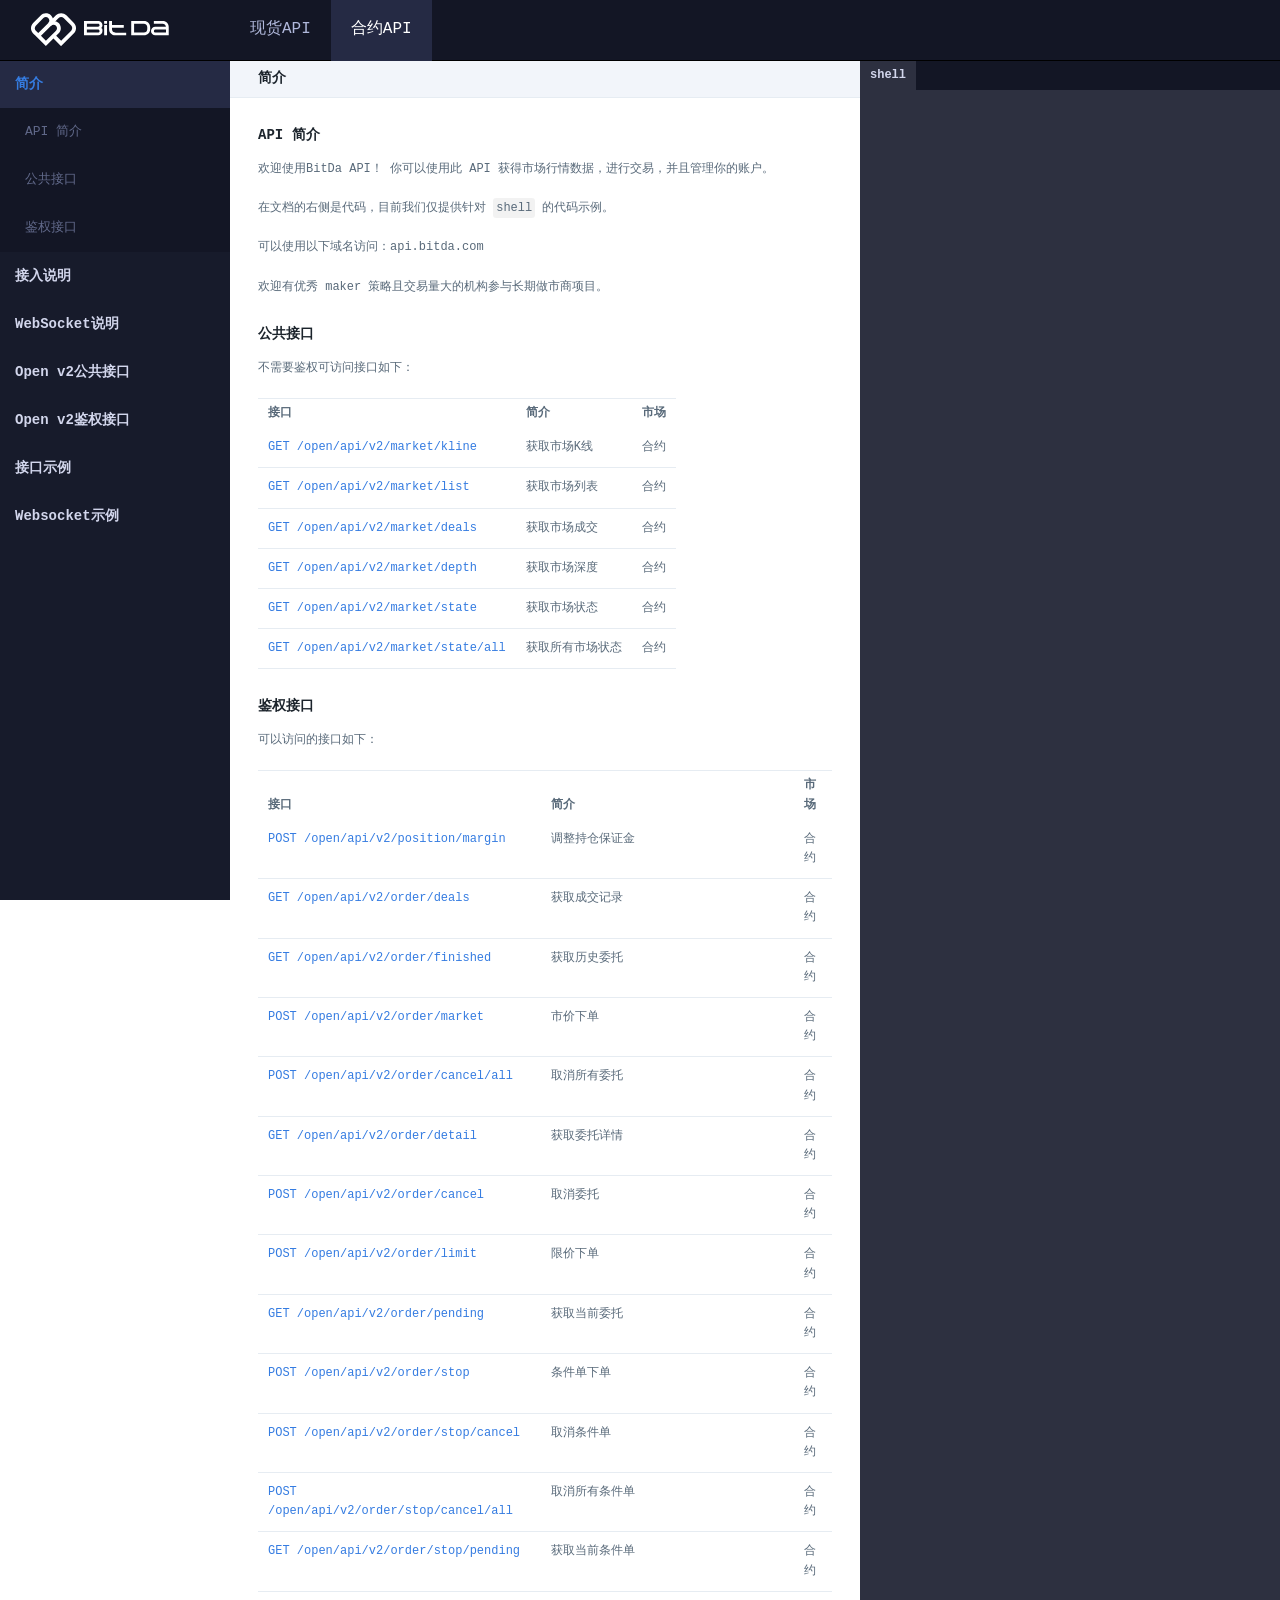
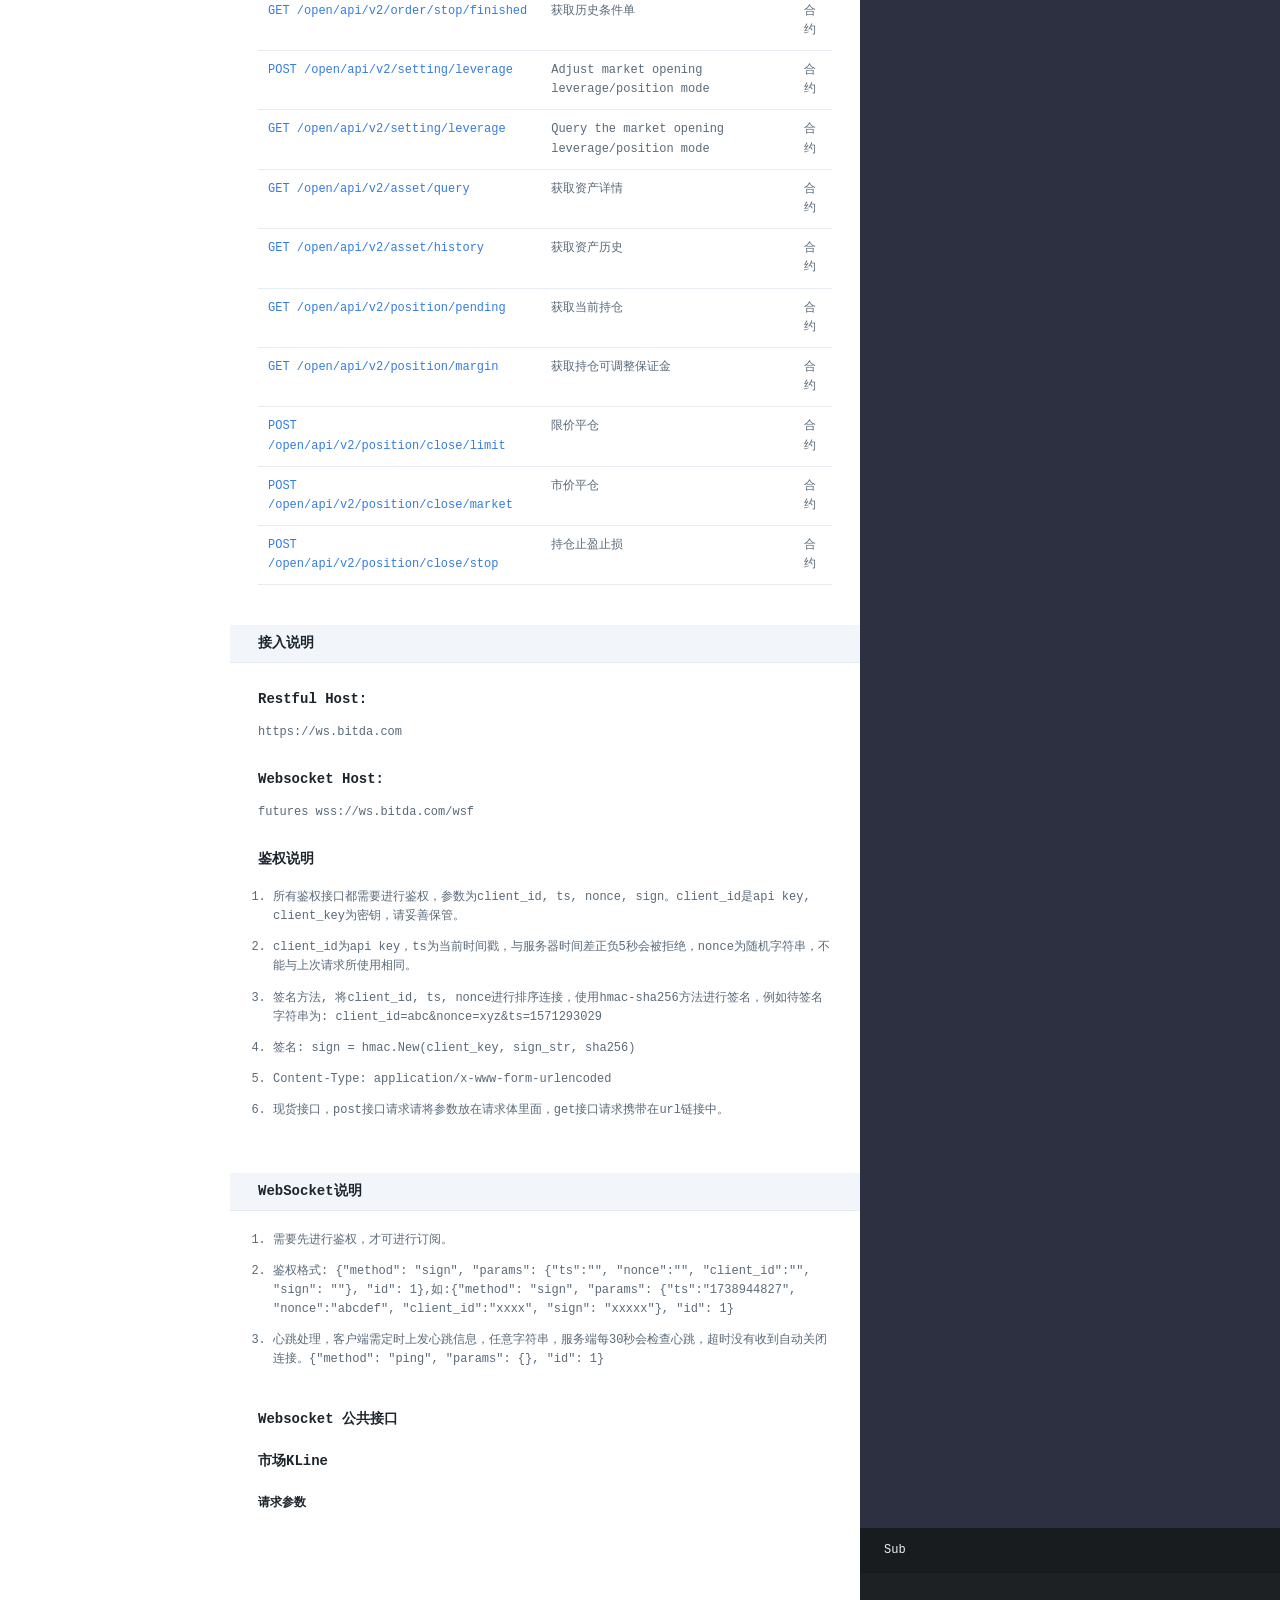
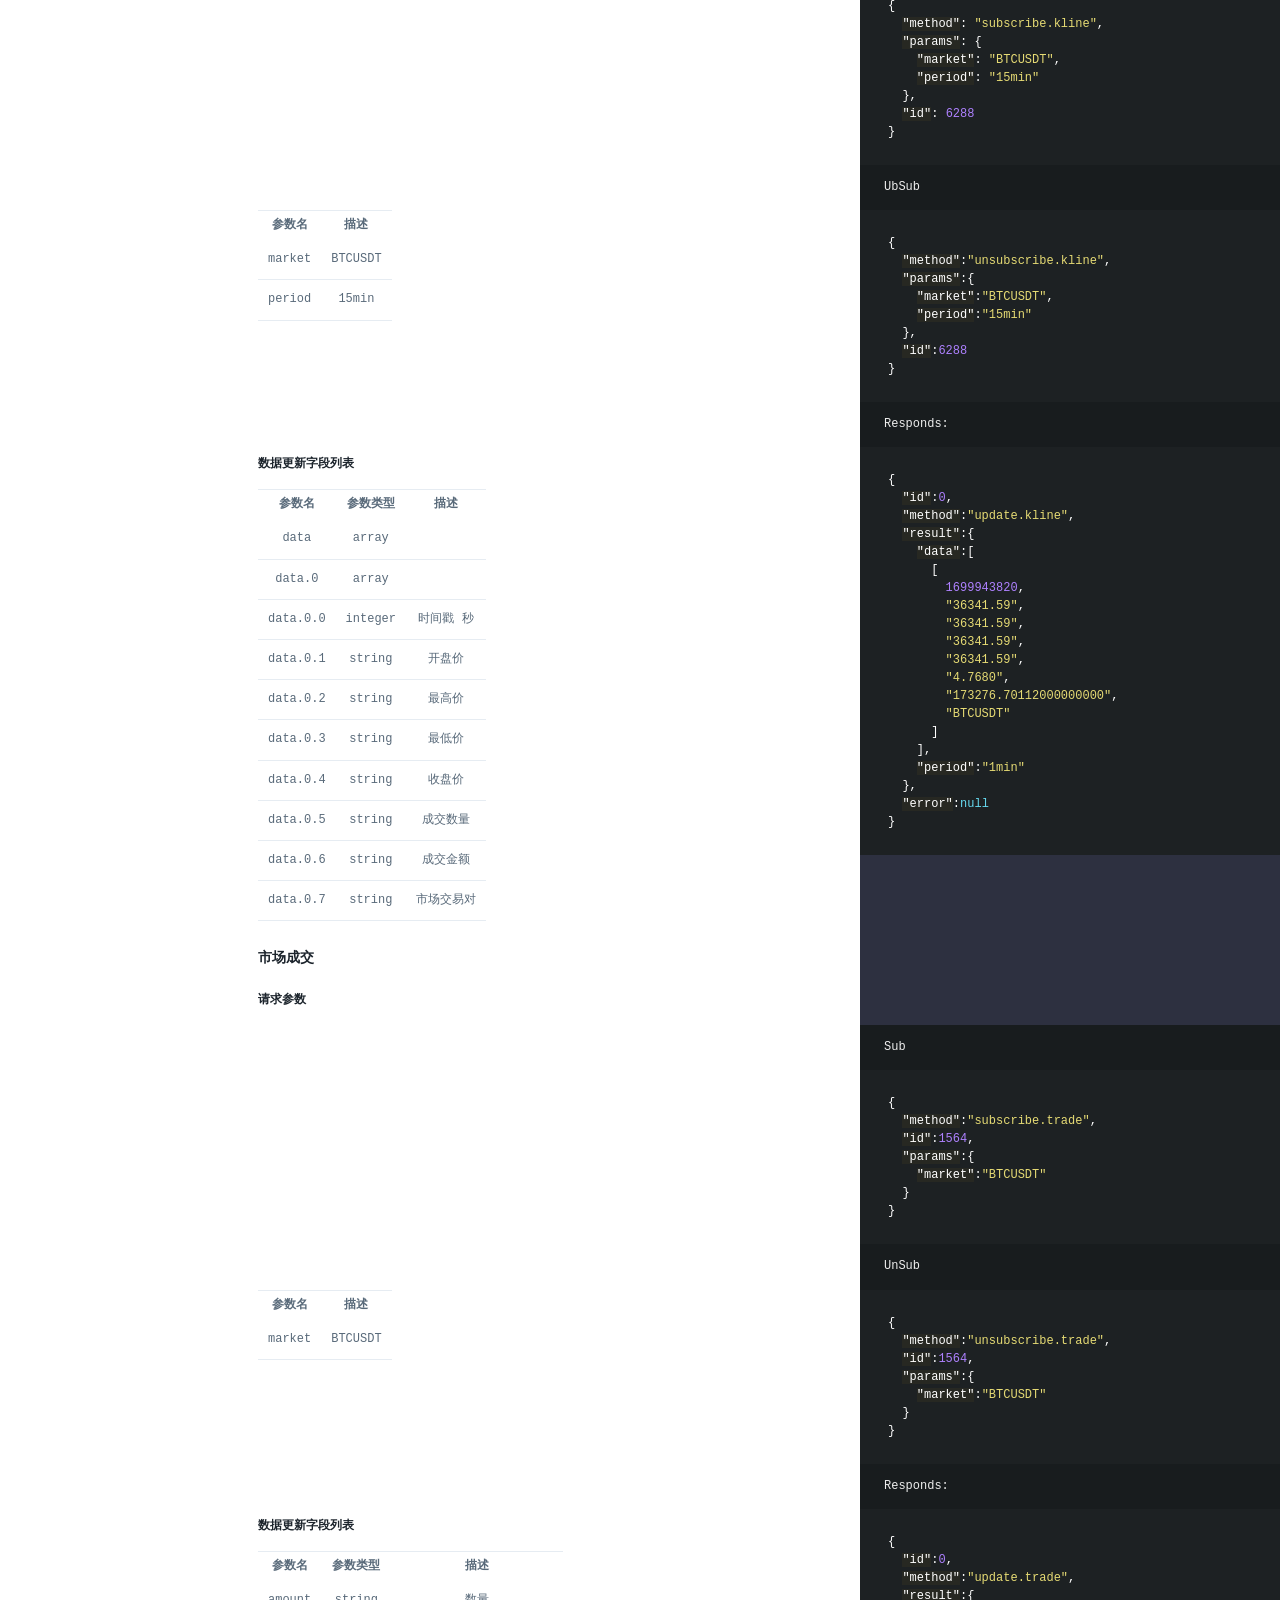
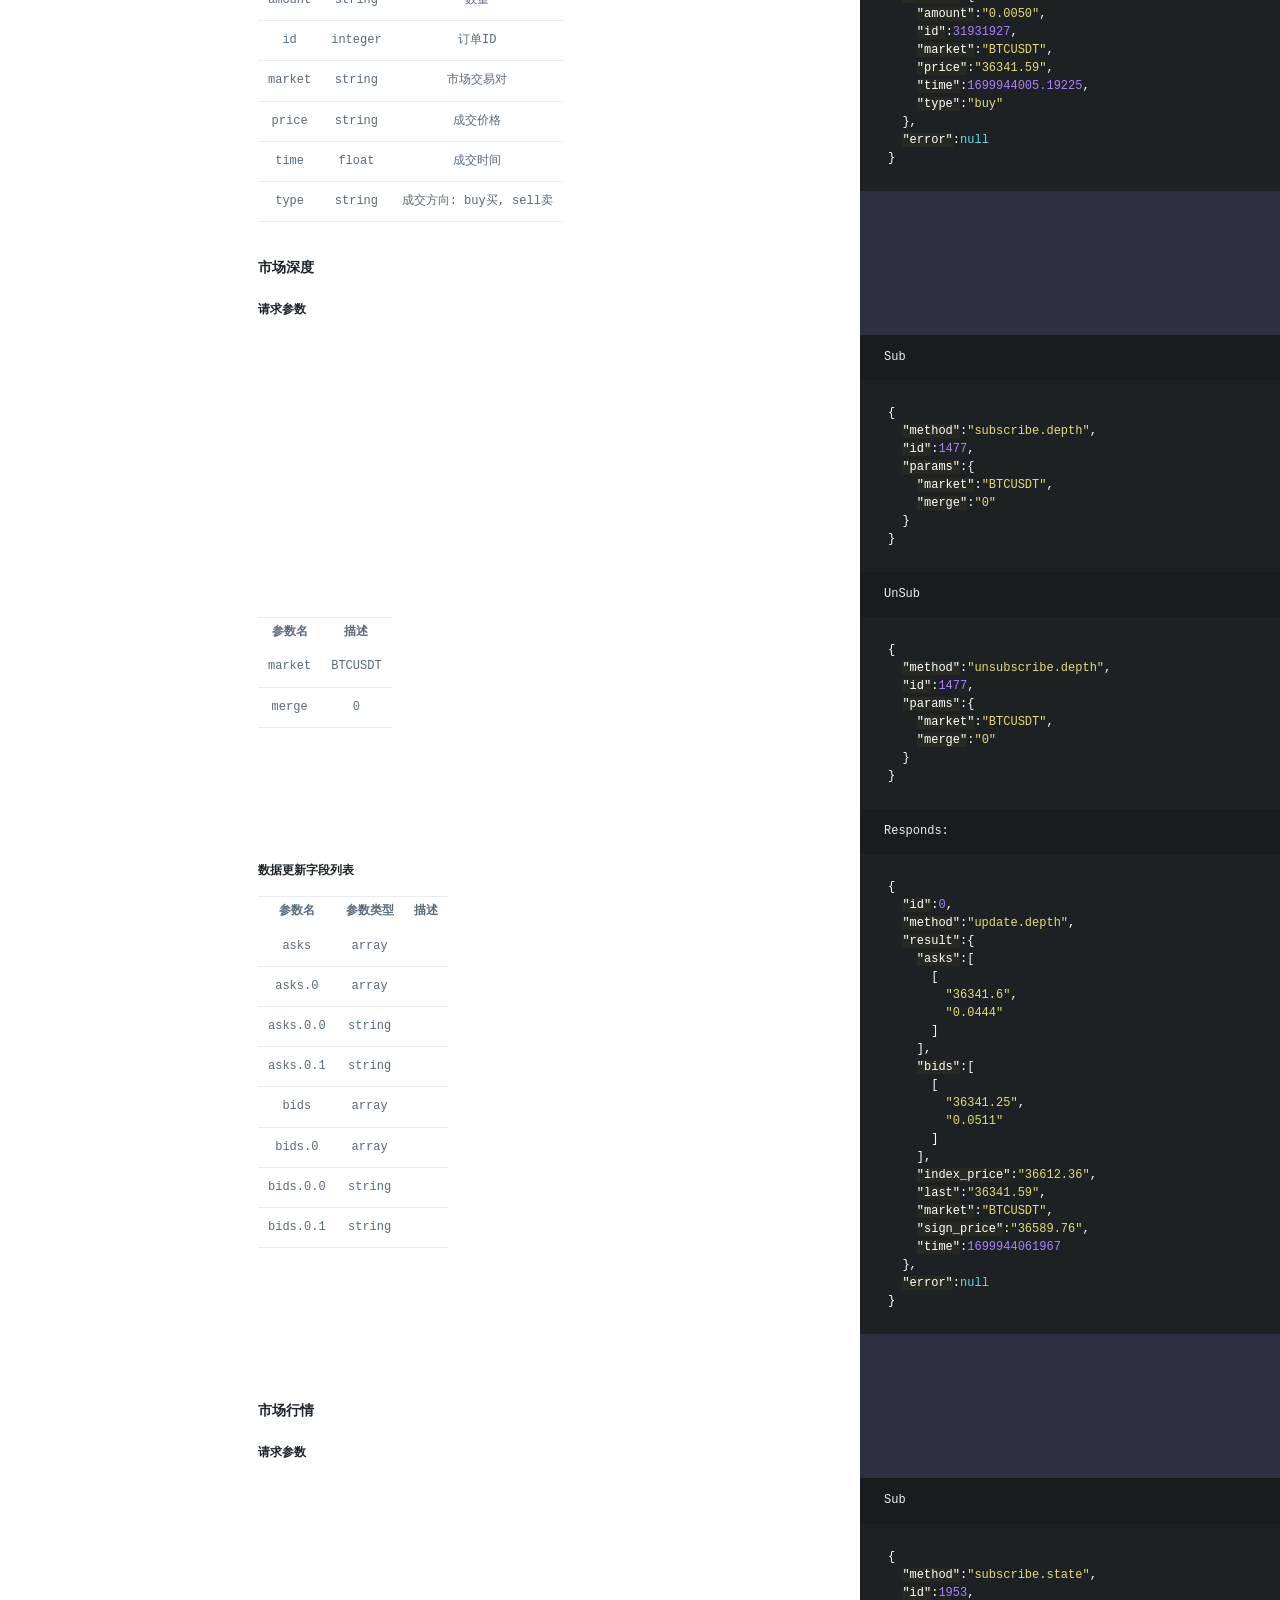
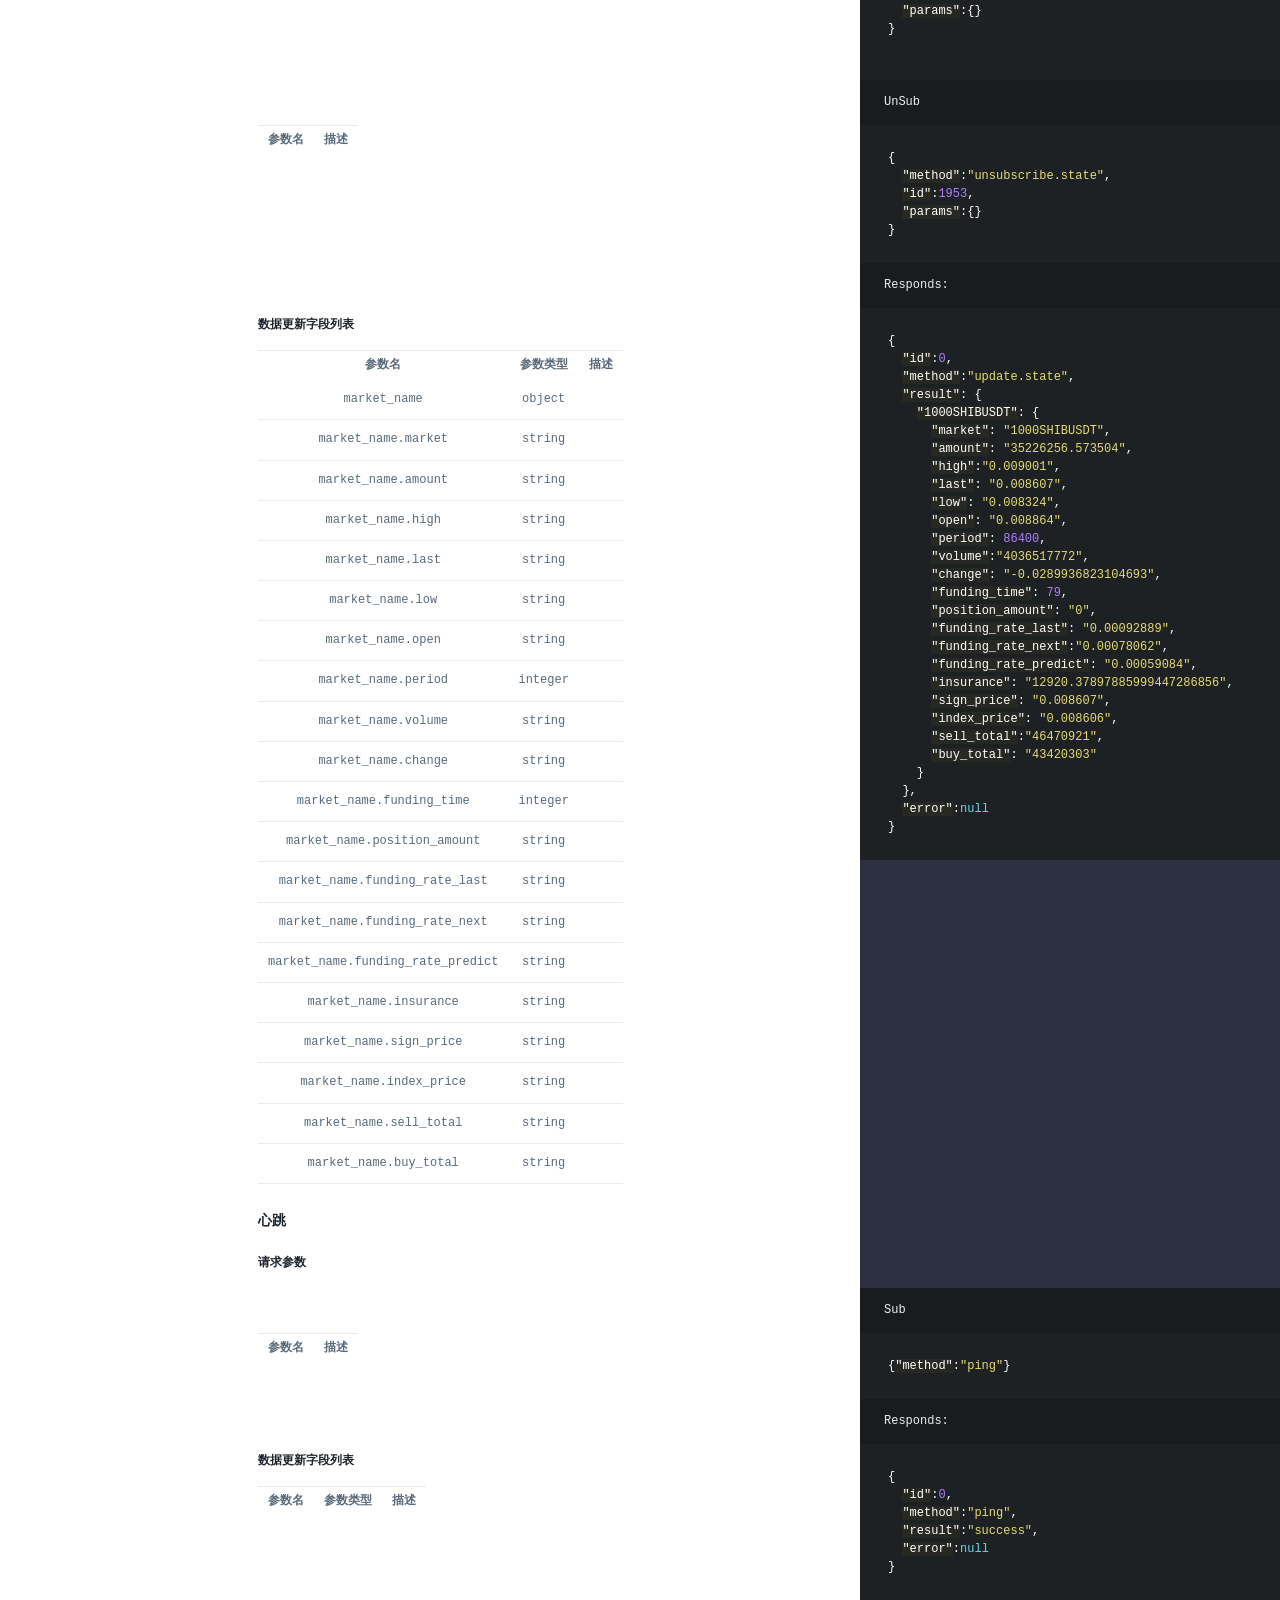
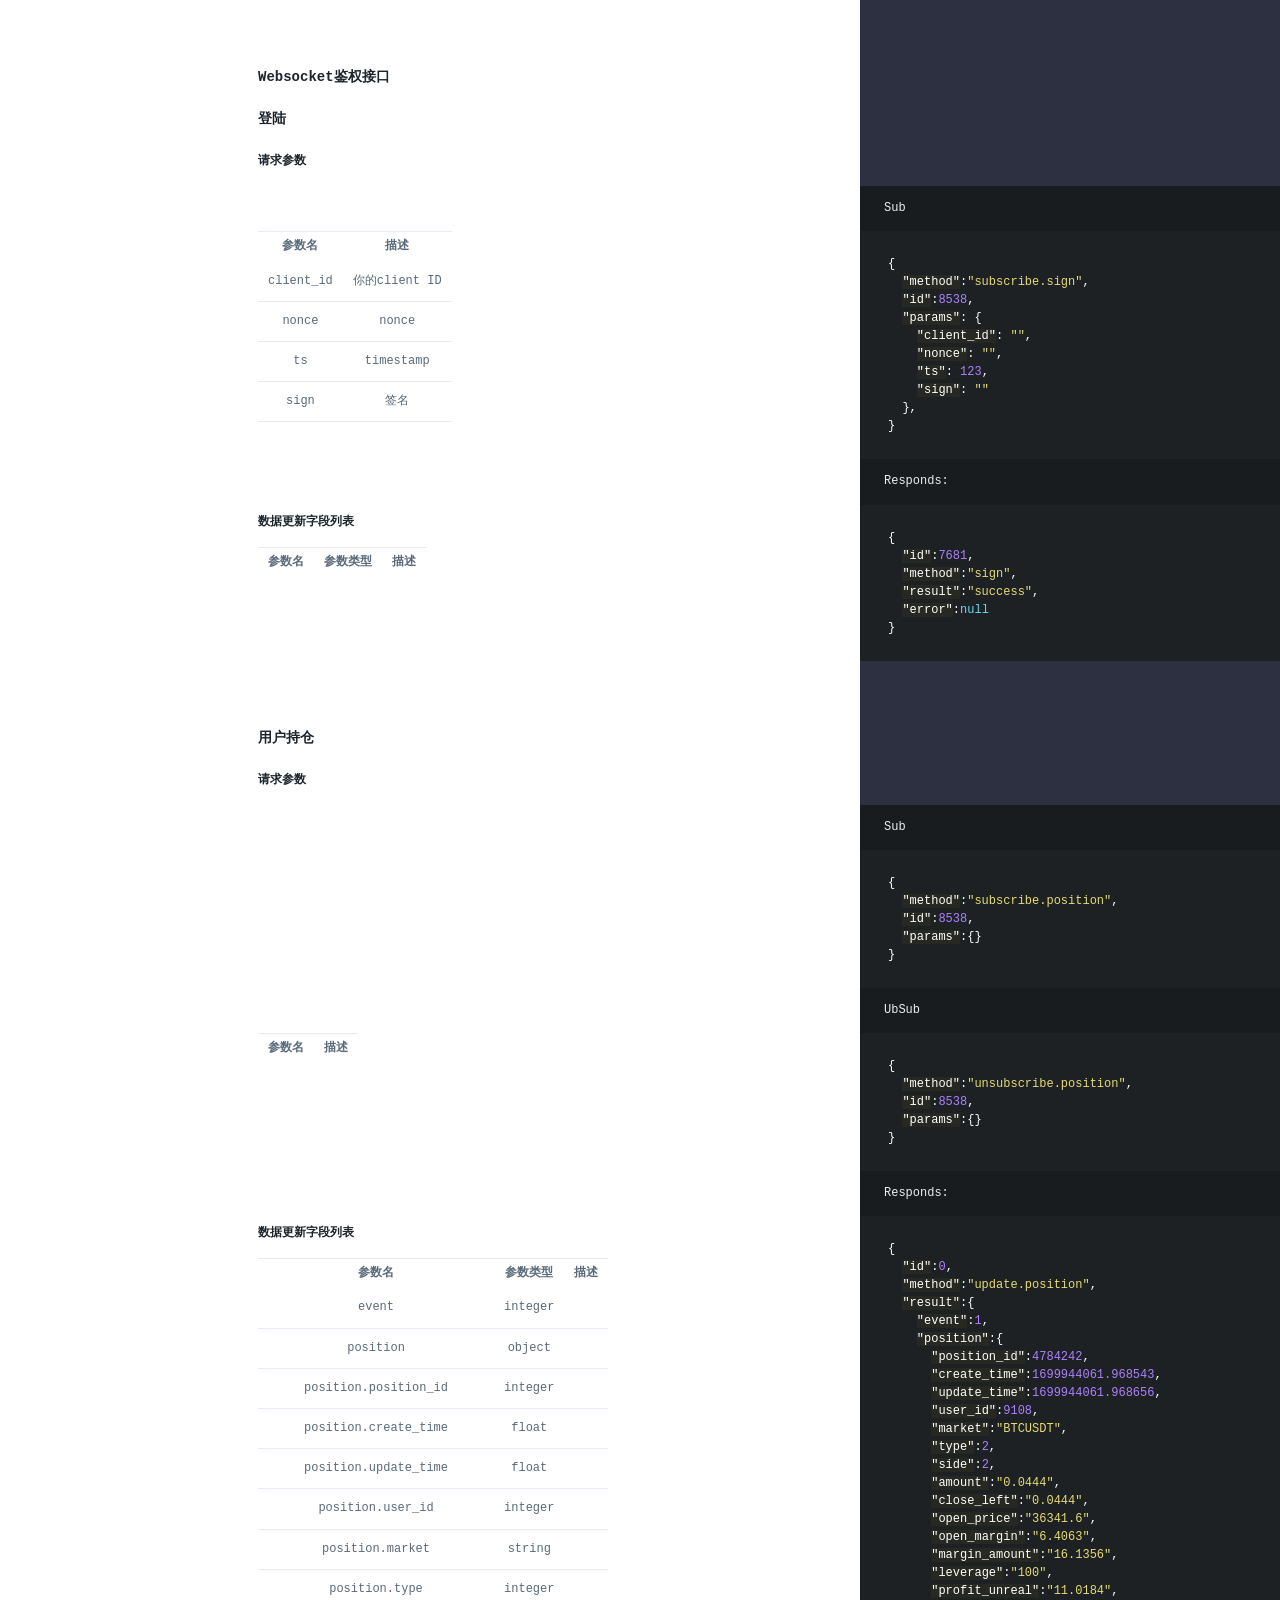
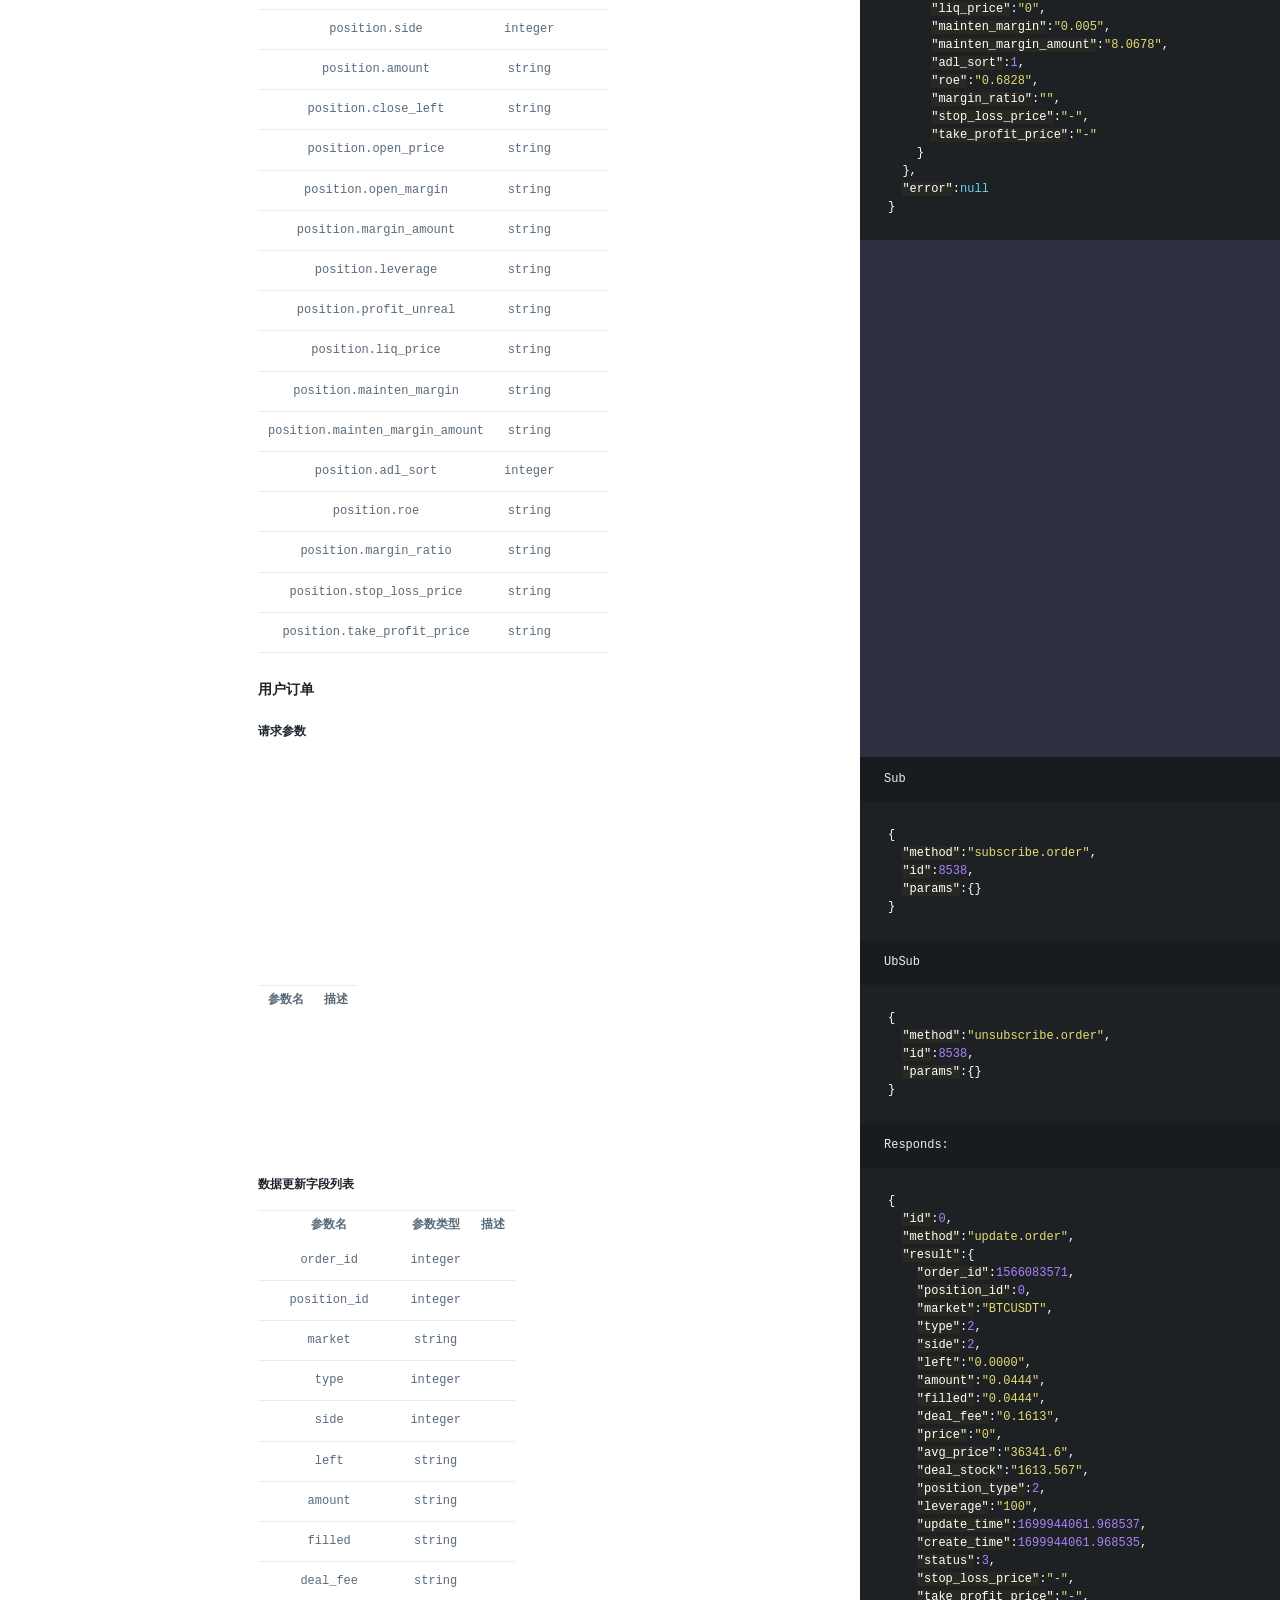
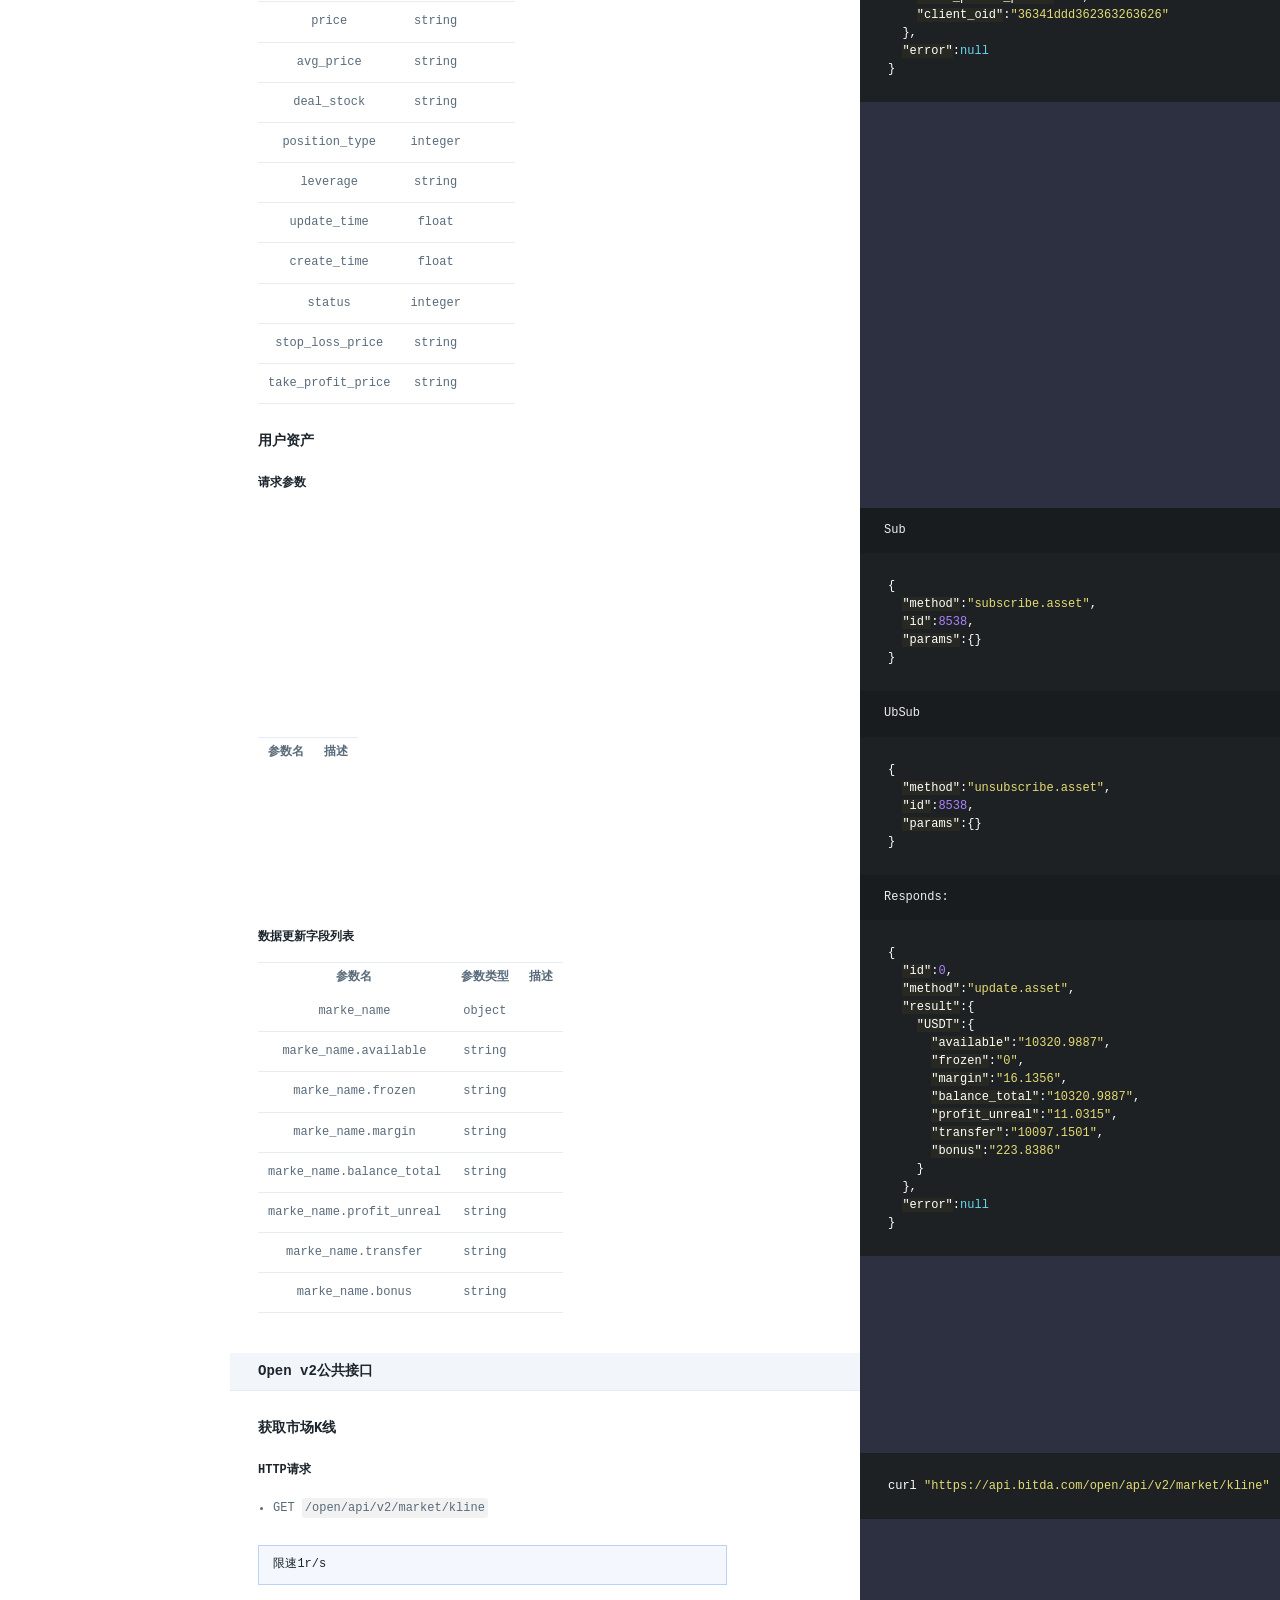
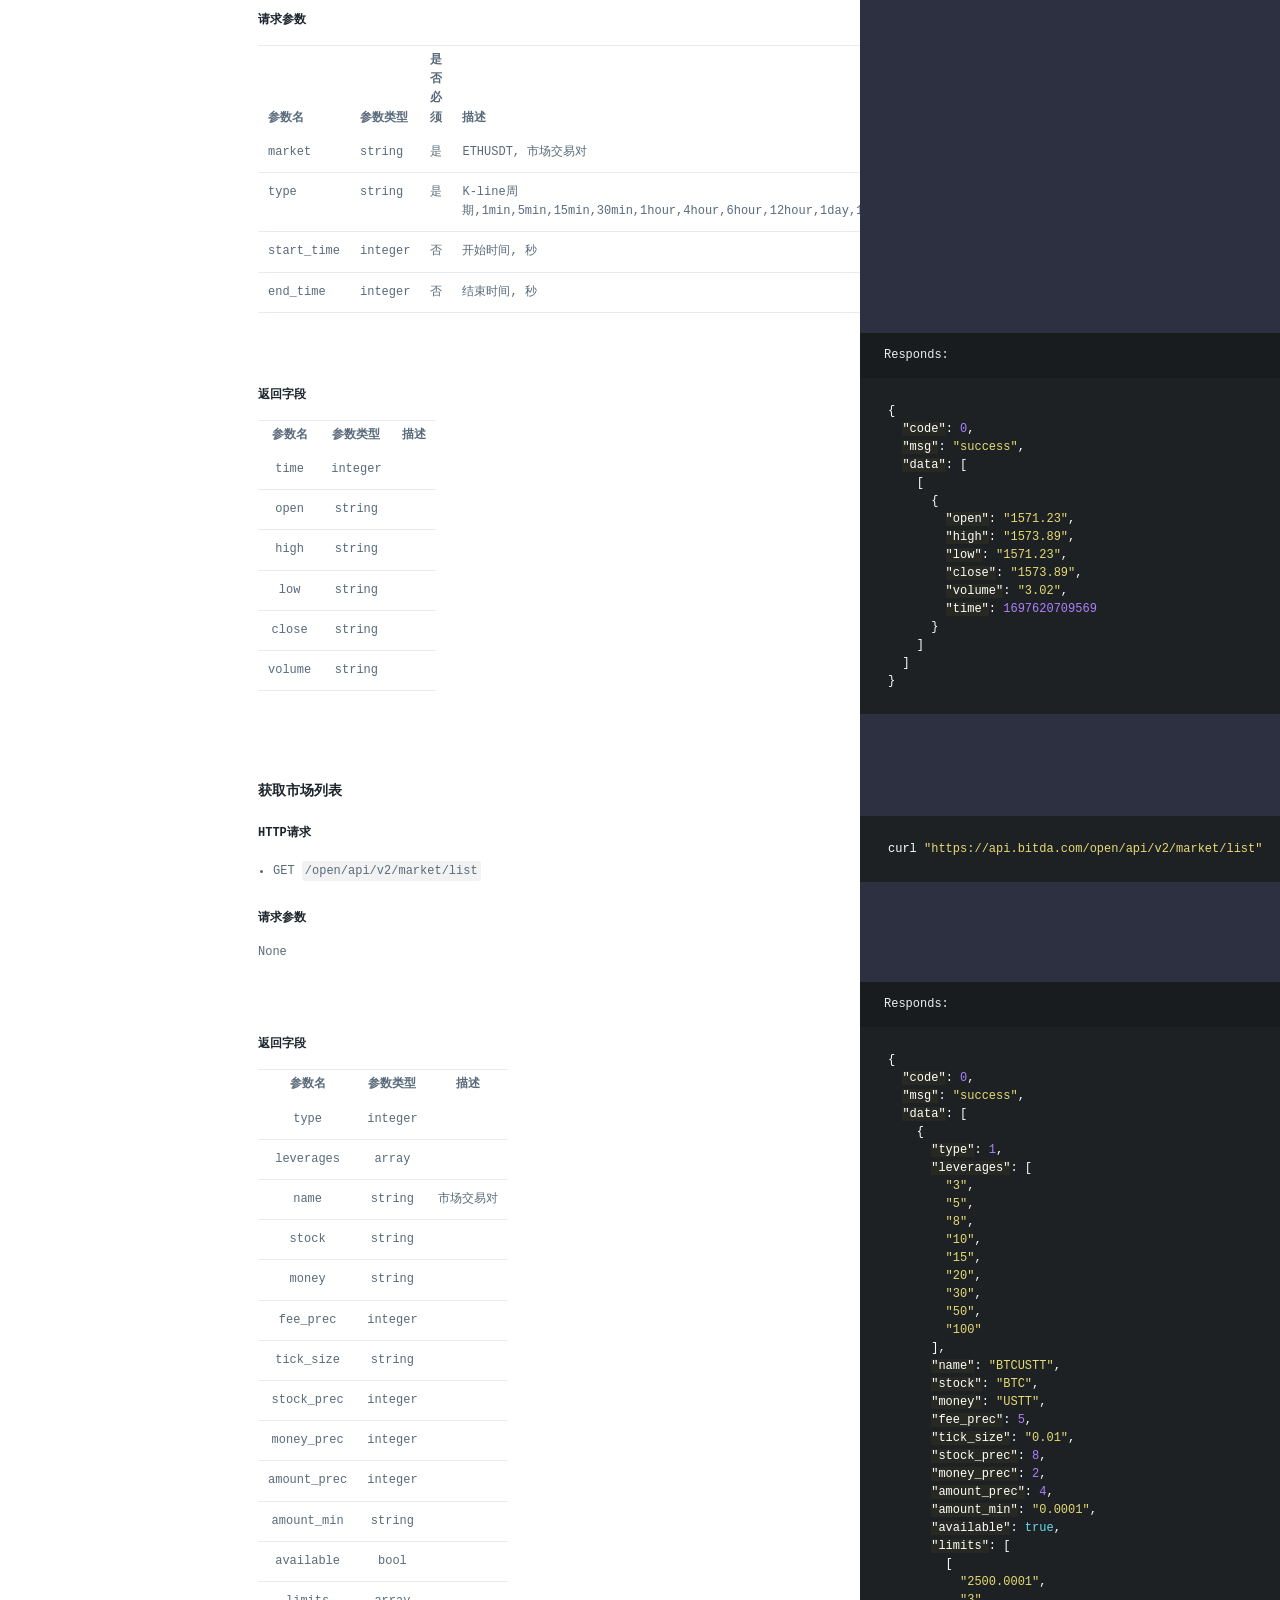
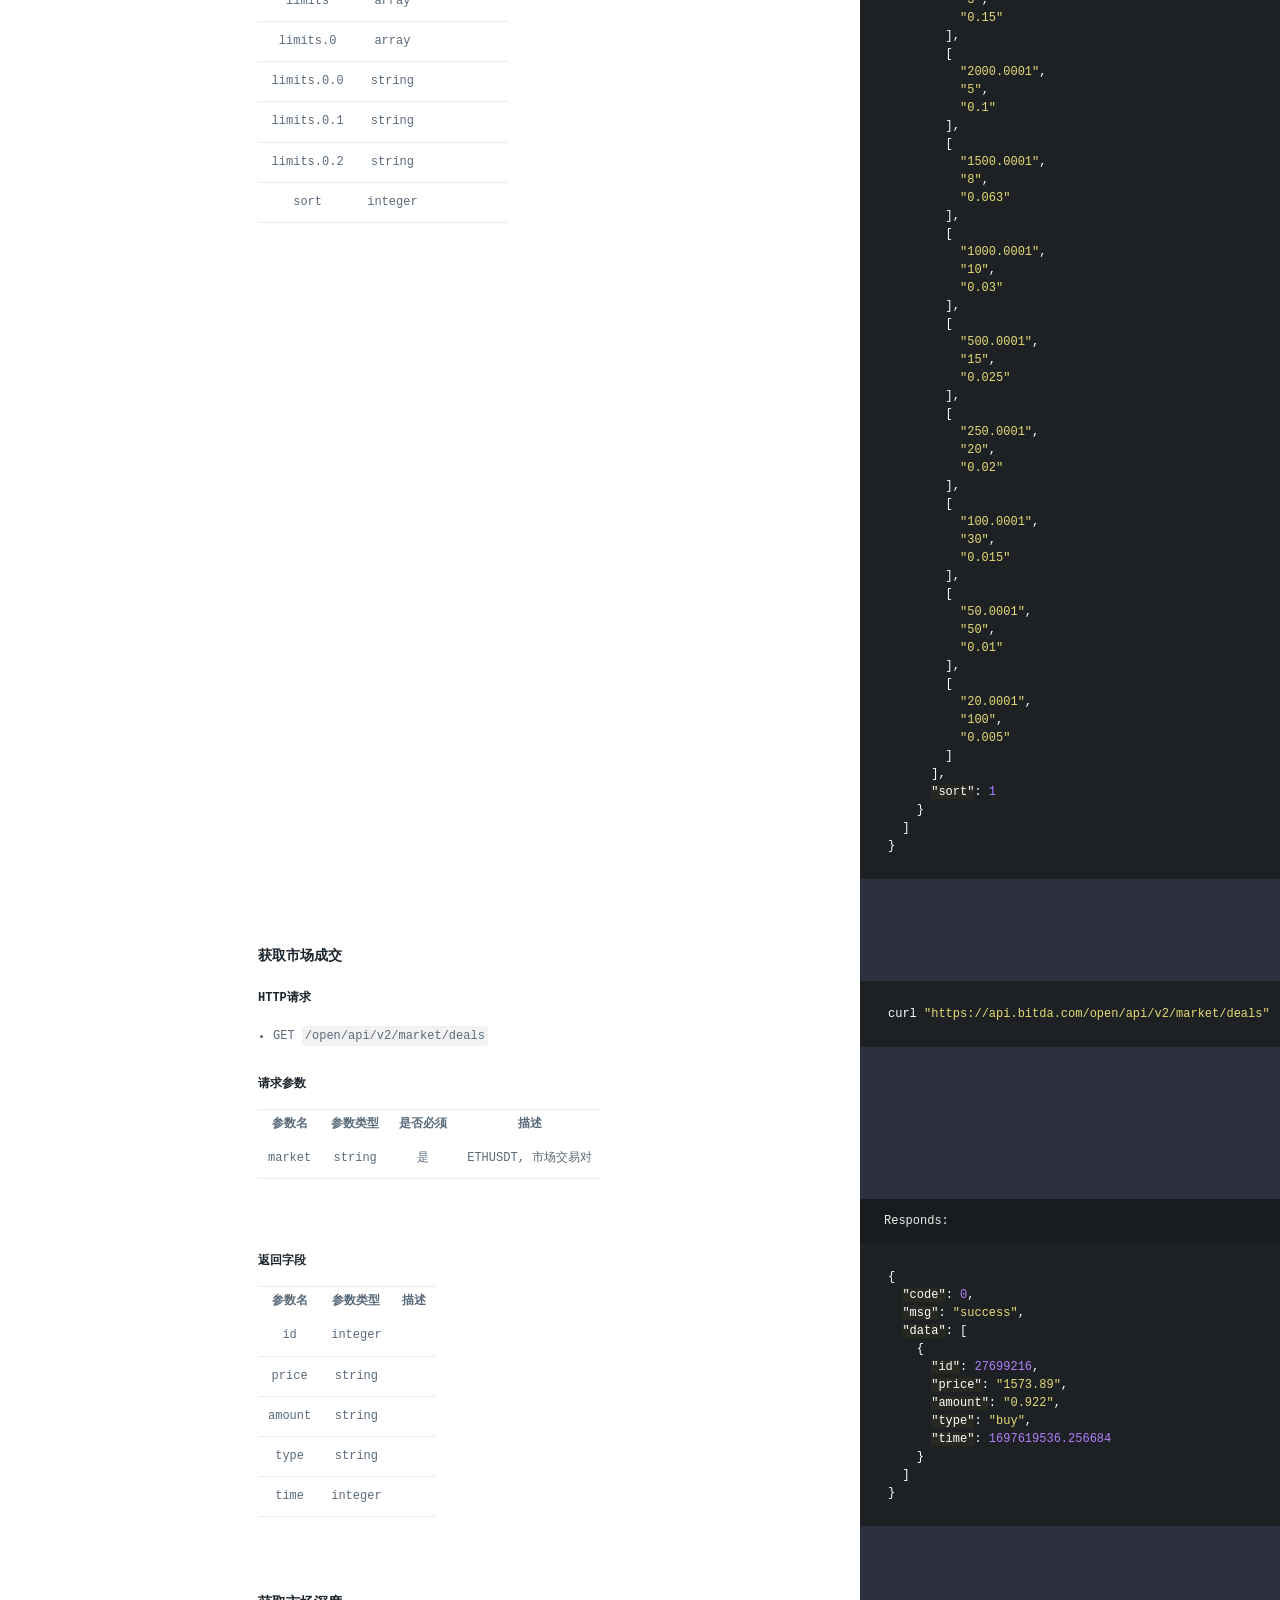
==== futures/v1/cn/index.html @ d3be1657 "publish: update generated from commit 459c878e73bf356eadd13e614448808dda4e47be" ====
<!doctype html>
<html>
  <head>
    <meta charset="utf-8">
    <meta content="IE=edge,chrome=1" http-equiv="X-UA-Compatible">
    <meta name="viewport" content="width=device-width, initial-scale=1, maximum-scale=1">
    <link href="images/favicon-dede8a83.ico" rel="icon" type="image/ico" />
    <title>BitDa Futures API 文档</title>
    <style>
      .highlight table td { padding: 5px; }
.highlight table pre { margin: 0; }
.highlight .gh {
  color: #999999;
}
.highlight .sr {
  color: #f6aa11;
}
.highlight .go {
  color: #888888;
}
.highlight .gp {
  color: #555555;
}
.highlight .gs {
}
.highlight .gu {
  color: #aaaaaa;
}
.highlight .nb {
  color: #f6aa11;
}
.highlight .cm {
  color: #75715e;
}
.highlight .cp {
  color: #75715e;
}
.highlight .c1 {
  color: #75715e;
}
.highlight .cs {
  color: #75715e;
}
.highlight .c, .highlight .ch, .highlight .cd, .highlight .cpf {
  color: #75715e;
}
.highlight .err {
  color: #960050;
}
.highlight .gr {
  color: #960050;
}
.highlight .gt {
  color: #960050;
}
.highlight .gd {
  color: #49483e;
}
.highlight .gi {
  color: #49483e;
}
.highlight .ge {
  color: #49483e;
}
.highlight .kc {
  color: #66d9ef;
}
.highlight .kd {
  color: #66d9ef;
}
.highlight .kr {
  color: #66d9ef;
}
.highlight .no {
  color: #66d9ef;
}
.highlight .kt {
  color: #66d9ef;
}
.highlight .mf {
  color: #ae81ff;
}
.highlight .mh {
  color: #ae81ff;
}
.highlight .il {
  color: #ae81ff;
}
.highlight .mi {
  color: #ae81ff;
}
.highlight .mo {
  color: #ae81ff;
}
.highlight .m, .highlight .mb, .highlight .mx {
  color: #ae81ff;
}
.highlight .sc {
  color: #ae81ff;
}
.highlight .se {
  color: #ae81ff;
}
.highlight .ss {
  color: #ae81ff;
}
.highlight .sd {
  color: #e6db74;
}
.highlight .s2 {
  color: #e6db74;
}
.highlight .sb {
  color: #e6db74;
}
.highlight .sh {
  color: #e6db74;
}
.highlight .si {
  color: #e6db74;
}
.highlight .sx {
  color: #e6db74;
}
.highlight .s1 {
  color: #e6db74;
}
.highlight .s, .highlight .sa, .highlight .dl {
  color: #e6db74;
}
.highlight .na {
  color: #a6e22e;
}
.highlight .nc {
  color: #a6e22e;
}
.highlight .nd {
  color: #a6e22e;
}
.highlight .ne {
  color: #a6e22e;
}
.highlight .nf, .highlight .fm {
  color: #a6e22e;
}
.highlight .vc {
  color: #ffffff;
  background-color: #272822;
}
.highlight .nn {
  color: #ffffff;
  background-color: #272822;
}
.highlight .nl {
  color: #ffffff;
  background-color: #272822;
}
.highlight .ni {
  color: #ffffff;
  background-color: #272822;
}
.highlight .bp {
  color: #ffffff;
  background-color: #272822;
}
.highlight .vg {
  color: #ffffff;
  background-color: #272822;
}
.highlight .vi {
  color: #ffffff;
  background-color: #272822;
}
.highlight .nv, .highlight .vm {
  color: #ffffff;
  background-color: #272822;
}
.highlight .w {
  color: #ffffff;
  background-color: #272822;
}
.highlight {
  color: #ffffff;
  background-color: #272822;
}
.highlight .n, .highlight .py, .highlight .nx {
  color: #ffffff;
  background-color: #272822;
}
.highlight .ow {
  color: #f92672;
}
.highlight .nt {
  color: #f92672;
}
.highlight .k, .highlight .kv {
  color: #f92672;
}
.highlight .kn {
  color: #f92672;
}
.highlight .kp {
  color: #f92672;
}
.highlight .o {
  color: #f92672;
}
    </style>
    <link href="stylesheets/screen-5556f010.css" rel="stylesheet" media="screen" />
    <link href="stylesheets/print-92353496.css" rel="stylesheet" media="print" />
      <script src="javascripts/all_nosearch-c275c2f6.js"></script>
  </head>

  <body class="index" data-languages="[&quot;shell&quot;]">
    <a href="#" id="nav-button">
      <span>
        <img src="images/navbar-cad8cdcb.png" alt="" />
      </span>
    </a>
    <header>
      <div class="flex_box">
        <a href="https://www.bitda.com">
          <img src="images/logo-4042ab18.svg" class="logo" alt="" />
        </a>
        <div class="nav_box">
          <span class="nav_cell nav_tab">
            <a href="/spot/v1/en/" id="btn_spot">现货API</a>
          </span>
          <span class="nav_cell nav_tab nav_active">
            <a href="/futures/v1/en/" id="btn_futures">合约API</a>
          </span>
        </div>
      </div>
      <a href="/futures/v1/en/" class="lang" id="lang_box">en</a>
    </header>
    <div class="toc-wrapper">
        <div class="lang-selector">
              <a href="#" data-language-name="shell">shell</a>
        </div>
      <ul id="toc" class="toc-list-h1">
          <li>
            <a href="#5ea2e0cde2" class="toc-h1 toc-link" data-title="简介">简介</a>
              <ul class="toc-list-h2">
                  <li>
                    <a href="#api" class="toc-h2 toc-link" data-title="API 简介">API 简介</a>
                  </li>
                  <li>
                    <a href="#495cebdeec" class="toc-h2 toc-link" data-title="公共接口">公共接口</a>
                  </li>
                  <li>
                    <a href="#313142e077" class="toc-h2 toc-link" data-title="鉴权接口">鉴权接口</a>
                  </li>
              </ul>
          </li>
          <li>
            <a href="#2d07d50c97" class="toc-h1 toc-link" data-title="接入说明">接入说明</a>
              <ul class="toc-list-h2">
                  <li>
                    <a href="#restful-host" class="toc-h2 toc-link" data-title="Restful Host:">Restful Host:</a>
                  </li>
                  <li>
                    <a href="#websocket-host" class="toc-h2 toc-link" data-title="Websocket Host:">Websocket Host:</a>
                  </li>
                  <li>
                    <a href="#17fef2a7cd" class="toc-h2 toc-link" data-title="鉴权说明">鉴权说明</a>
                  </li>
              </ul>
          </li>
          <li>
            <a href="#websocket" class="toc-h1 toc-link" data-title="WebSocket说明">WebSocket说明</a>
              <ul class="toc-list-h2">
                  <li>
                    <a href="#websocket-2" class="toc-h2 toc-link" data-title="Websocket 公共接口">Websocket 公共接口</a>
                  </li>
                  <li>
                    <a href="#kline" class="toc-h2 toc-link" data-title="市场KLine">市场KLine</a>
                  </li>
                  <li>
                    <a href="#7e7255923e" class="toc-h2 toc-link" data-title="市场成交">市场成交</a>
                  </li>
                  <li>
                    <a href="#1529c9267f" class="toc-h2 toc-link" data-title="市场深度">市场深度</a>
                  </li>
                  <li>
                    <a href="#fcdd3d55d0" class="toc-h2 toc-link" data-title="市场行情">市场行情</a>
                  </li>
                  <li>
                    <a href="#94a9a32795" class="toc-h2 toc-link" data-title="心跳">心跳</a>
                  </li>
                  <li>
                    <a href="#websocket-3" class="toc-h2 toc-link" data-title="Websocket鉴权接口">Websocket鉴权接口</a>
                  </li>
                  <li>
                    <a href="#04dc326cf6" class="toc-h2 toc-link" data-title="登陆">登陆</a>
                  </li>
                  <li>
                    <a href="#5fa1d8ec83" class="toc-h2 toc-link" data-title="用户持仓">用户持仓</a>
                  </li>
                  <li>
                    <a href="#a332d0e667" class="toc-h2 toc-link" data-title="用户订单">用户订单</a>
                  </li>
                  <li>
                    <a href="#67b8c62b57" class="toc-h2 toc-link" data-title="用户资产">用户资产</a>
                  </li>
              </ul>
          </li>
          <li>
            <a href="#open-v2" class="toc-h1 toc-link" data-title="Open v2公共接口">Open v2公共接口</a>
              <ul class="toc-list-h2">
                  <li>
                    <a href="#k" class="toc-h2 toc-link" data-title="获取市场K线">获取市场K线</a>
                  </li>
                  <li>
                    <a href="#8107abb9d4" class="toc-h2 toc-link" data-title="获取市场列表">获取市场列表</a>
                  </li>
                  <li>
                    <a href="#946de66014" class="toc-h2 toc-link" data-title="获取市场成交">获取市场成交</a>
                  </li>
                  <li>
                    <a href="#360d392e03" class="toc-h2 toc-link" data-title="获取市场深度">获取市场深度</a>
                  </li>
                  <li>
                    <a href="#00dbdd1a8a" class="toc-h2 toc-link" data-title="获取市场状态">获取市场状态</a>
                  </li>
                  <li>
                    <a href="#409433c179" class="toc-h2 toc-link" data-title="获取所有市场状态">获取所有市场状态</a>
                  </li>
              </ul>
          </li>
          <li>
            <a href="#open-v2-2" class="toc-h1 toc-link" data-title="Open v2鉴权接口">Open v2鉴权接口</a>
              <ul class="toc-list-h2">
                  <li>
                    <a href="#99a5977178" class="toc-h2 toc-link" data-title="调整持仓保证金">调整持仓保证金</a>
                  </li>
                  <li>
                    <a href="#16d070eefb" class="toc-h2 toc-link" data-title="获取成交记录">获取成交记录</a>
                  </li>
                  <li>
                    <a href="#4212d667d1" class="toc-h2 toc-link" data-title="获取历史委托">获取历史委托</a>
                  </li>
                  <li>
                    <a href="#0989a2bebf" class="toc-h2 toc-link" data-title="市价下单">市价下单</a>
                  </li>
                  <li>
                    <a href="#afe7f28748" class="toc-h2 toc-link" data-title="取消所有委托">取消所有委托</a>
                  </li>
                  <li>
                    <a href="#170a48d805" class="toc-h2 toc-link" data-title="获取委托详情">获取委托详情</a>
                  </li>
                  <li>
                    <a href="#b2f0632fbe" class="toc-h2 toc-link" data-title="批量取消委托">批量取消委托</a>
                  </li>
                  <li>
                    <a href="#0f9874a338" class="toc-h2 toc-link" data-title="取消委托">取消委托</a>
                  </li>
                  <li>
                    <a href="#04efd9725e" class="toc-h2 toc-link" data-title="限价下单">限价下单</a>
                  </li>
                  <li>
                    <a href="#cee6a1fd93" class="toc-h2 toc-link" data-title="获取当前委托">获取当前委托</a>
                  </li>
                  <li>
                    <a href="#dddaf9cb45" class="toc-h2 toc-link" data-title="条件单下单">条件单下单</a>
                  </li>
                  <li>
                    <a href="#054ef2401f" class="toc-h2 toc-link" data-title="取消条件单">取消条件单</a>
                  </li>
                  <li>
                    <a href="#79b24dec1c" class="toc-h2 toc-link" data-title="取消所有条件单">取消所有条件单</a>
                  </li>
                  <li>
                    <a href="#d515e14304" class="toc-h2 toc-link" data-title="获取当前条件单">获取当前条件单</a>
                  </li>
                  <li>
                    <a href="#b546497668" class="toc-h2 toc-link" data-title="获取历史条件单">获取历史条件单</a>
                  </li>
                  <li>
                    <a href="#adjust-market-opening-leverage-position-mode" class="toc-h2 toc-link" data-title="Adjust market opening leverage/position mode">Adjust market opening leverage/position mode</a>
                  </li>
                  <li>
                    <a href="#query-the-market-opening-leverage-position-mode" class="toc-h2 toc-link" data-title="Query the market opening leverage/position mode">Query the market opening leverage/position mode</a>
                  </li>
                  <li>
                    <a href="#562841f0ba" class="toc-h2 toc-link" data-title="获取资产详情">获取资产详情</a>
                  </li>
                  <li>
                    <a href="#3b4d1f448f" class="toc-h2 toc-link" data-title="获取资产历史">获取资产历史</a>
                  </li>
                  <li>
                    <a href="#e7aeba46c5" class="toc-h2 toc-link" data-title="获取当前持仓">获取当前持仓</a>
                  </li>
                  <li>
                    <a href="#d10afd5905" class="toc-h2 toc-link" data-title="获取持仓可调整保证金">获取持仓可调整保证金</a>
                  </li>
                  <li>
                    <a href="#8f4486d780" class="toc-h2 toc-link" data-title="限价平仓">限价平仓</a>
                  </li>
                  <li>
                    <a href="#76c16c677d" class="toc-h2 toc-link" data-title="市价平仓">市价平仓</a>
                  </li>
                  <li>
                    <a href="#c9ffe23fe4" class="toc-h2 toc-link" data-title="持仓止盈止损">持仓止盈止损</a>
                  </li>
              </ul>
          </li>
          <li>
            <a href="#b5ed0cdb50" class="toc-h1 toc-link" data-title="接口示例">接口示例</a>
          </li>
          <li>
            <a href="#websocket-4" class="toc-h1 toc-link" data-title="Websocket示例">Websocket示例</a>
          </li>
      </ul>
    </div>
    <div class="page-wrapper">
      <div class="dark-box"></div>
      <div class="content">
        <h1 id='5ea2e0cde2'>简介</h1><h2 id='api'>API 简介</h2>
<p>欢迎使用BitDa API！ 你可以使用此 API 获得市场行情数据，进行交易，并且管理你的账户。</p>

<p>在文档的右侧是代码，目前我们仅提供针对 <code>shell</code> 的代码示例。</p>

<p>可以使用以下域名访问：api.bitda.com</p>

<p>欢迎有优秀 maker 策略且交易量大的机构参与长期做市商项目。</p>
<h2 id='495cebdeec'>公共接口</h2>
<p>不需要鉴权可访问接口如下：</p>

<table><thead>
<tr>
<th>接口</th>
<th>简介</th>
<th>市场</th>
</tr>
</thead><tbody>
<tr>
<td><a href="#get-market-k-line">GET /open/api/v2/market/kline</a></td>
<td>获取市场K线</td>
<td>合约</td>
</tr>
<tr>
<td><a href="#get-market-list">GET  /open/api/v2/market/list</a></td>
<td>获取市场列表</td>
<td>合约</td>
</tr>
<tr>
<td><a href="#get-market-transactions">GET /open/api/v2/market/deals</a></td>
<td>获取市场成交</td>
<td>合约</td>
</tr>
<tr>
<td><a href="#get-market-depth">GET /open/api/v2/market/depth</a></td>
<td>获取市场深度</td>
<td>合约</td>
</tr>
<tr>
<td><a href="#get-market-status">GET /open/api/v2/market/state</a></td>
<td>获取市场状态</td>
<td>合约</td>
</tr>
<tr>
<td><a href="#get-all-market-status">GET /open/api/v2/market/state/all</a></td>
<td>获取所有市场状态</td>
<td>合约</td>
</tr>
</tbody></table>
<h2 id='313142e077'>鉴权接口</h2>
<p>可以访问的接口如下：</p>

<table><thead>
<tr>
<th>接口</th>
<th>简介</th>
<th>市场</th>
</tr>
</thead><tbody>
<tr>
<td><a href="#adjust-position-margin">POST /open/api/v2/position/margin</a></td>
<td>调整持仓保证金</td>
<td>合约</td>
</tr>
<tr>
<td><a href="#get-user-transaction">GET /open/api/v2/order/deals</a></td>
<td>获取成交记录</td>
<td>合约</td>
</tr>
<tr>
<td><a href="#get-completed-orders">GET /open/api/v2/order/finished</a></td>
<td>获取历史委托</td>
<td>合约</td>
</tr>
<tr>
<td><a href="#market-order">POST /open/api/v2/order/market</a></td>
<td>市价下单</td>
<td>合约</td>
</tr>
<tr>
<td><a href="#cancel-all-orders-in-a-single-market">POST /open/api/v2/order/cancel/all</a></td>
<td>取消所有委托</td>
<td>合约</td>
</tr>
<tr>
<td><a href="#get-order-details">GET /open/api/v2/order/detail</a></td>
<td>获取委托详情</td>
<td>合约</td>
</tr>
<tr>
<td><a href="#cancel-order">POST /open/api/v2/order/cancel</a></td>
<td>取消委托</td>
<td>合约</td>
</tr>
<tr>
<td><a href="#submit-limit-order">POST /open/api/v2/order/limit</a></td>
<td>限价下单</td>
<td>合约</td>
</tr>
<tr>
<td><a href="#get-the-entrusted-order">GET /open/api/v2/order/pending</a></td>
<td>获取当前委托</td>
<td>合约</td>
</tr>
<tr>
<td><a href="#submit-stop-order">POST /open/api/v2/order/stop</a></td>
<td>条件单下单</td>
<td>合约</td>
</tr>
<tr>
<td><a href="#cancel-stop-order">POST /open/api/v2/order/stop/cancel</a></td>
<td>取消条件单</td>
<td>合约</td>
</tr>
<tr>
<td><a href="#cancel-all-stop-orders-for-a-single-market">POST /open/api/v2/order/stop/cancel/all</a></td>
<td>取消所有条件单</td>
<td>合约</td>
</tr>
<tr>
<td><a href="#get-the-stop-order-in-the-commission">GET /open/api/v2/order/stop/pending</a></td>
<td>获取当前条件单</td>
<td>合约</td>
</tr>
<tr>
<td><a href="#get-completed-stop-order">GET /open/api/v2/order/stop/finished</a></td>
<td>获取历史条件单</td>
<td>合约</td>
</tr>
<tr>
<td><a href="#adjust-market-opening-leverage-position-mode">POST /open/api/v2/setting/leverage</a></td>
<td>Adjust market opening leverage/position mode</td>
<td>合约</td>
</tr>
<tr>
<td><a href="#query-the-market-opening-leverage-position-mode">GET /open/api/v2/setting/leverage</a></td>
<td>Query the market opening leverage/position mode</td>
<td>合约</td>
</tr>
<tr>
<td><a href="#query-assets">GET /open/api/v2/asset/query</a></td>
<td>获取资产详情</td>
<td>合约</td>
</tr>
<tr>
<td><a href="#query-asset-bill">GET /open/api/v2/asset/history</a></td>
<td>获取资产历史</td>
<td>合约</td>
</tr>
<tr>
<td><a href="#user-positions">GET /open/api/v2/position/pending</a></td>
<td>获取当前持仓</td>
<td>合约</td>
</tr>
<tr>
<td><a href="#get-adjustable-margin">GET /open/api/v2/position/margin</a></td>
<td>获取持仓可调整保证金</td>
<td>合约</td>
</tr>
<tr>
<td><a href="#limit-close">POST /open/api/v2/position/close/limit</a></td>
<td>限价平仓</td>
<td>合约</td>
</tr>
<tr>
<td><a href="#market-close">POST /open/api/v2/position/close/market</a></td>
<td>市价平仓</td>
<td>合约</td>
</tr>
<tr>
<td><a href="#position-take-profit-and-stop-loss-settingmodification">POST /open/api/v2/position/close/stop</a></td>
<td>持仓止盈止损</td>
<td>合约</td>
</tr>
</tbody></table>
<h1 id='2d07d50c97'>接入说明</h1><h2 id='restful-host'>Restful Host:</h2>
<p>https://ws.bitda.com</p>
<h2 id='websocket-host'>Websocket Host:</h2>
<p>futures
    wss://ws.bitda.com/wsf</p>
<h2 id='17fef2a7cd'>鉴权说明</h2>
<ol>
<li><p>所有鉴权接口都需要进行鉴权，参数为client_id, ts, nonce, sign。client_id是api key, client_key为密钥，请妥善保管。</p></li>
<li><p>client_id为api key，ts为当前时间戳，与服务器时间差正负5秒会被拒绝，nonce为随机字符串，不能与上次请求所使用相同。</p></li>
<li><p>签名方法, 将client_id, ts, nonce进行排序连接，使用hmac-sha256方法进行签名，例如待签名字符串为: client_id=abc&amp;nonce=xyz&amp;ts=1571293029</p></li>
<li><p>签名: sign = hmac.New(client_key, sign_str, sha256)</p></li>
<li><p>Content-Type: application/x-www-form-urlencoded</p></li>
<li><p>现货接口，post接口请求请将参数放在请求体里面，get接口请求携带在url链接中。</p></li>
</ol>
<h1 id='websocket'>WebSocket说明</h1>
<ol>
<li><p>需要先进行鉴权，才可进行订阅。</p></li>
<li><p>鉴权格式: {&quot;method&quot;: &quot;sign&quot;, &quot;params&quot;: {&quot;ts&quot;:&quot;&quot;, &quot;nonce&quot;:&quot;&quot;, &quot;client_id&quot;:&quot;&quot;, &quot;sign&quot;: &quot;&quot;}, &quot;id&quot;: 1},如:{&quot;method&quot;: &quot;sign&quot;, &quot;params&quot;: {&quot;ts&quot;:&quot;1738944827&quot;, &quot;nonce&quot;:&quot;abcdef&quot;, &quot;client_id&quot;:&quot;xxxx&quot;, &quot;sign&quot;: &quot;xxxxx&quot;}, &quot;id&quot;: 1}</p></li>
<li><p>心跳处理，客户端需定时上发心跳信息，任意字符串，服务端每30秒会检查心跳，超时没有收到自动关闭连接。{&quot;method&quot;: &quot;ping&quot;, &quot;params&quot;: {}, &quot;id&quot;: 1}</p></li>
</ol>
<h2 id='websocket-2'>Websocket 公共接口</h2><h2 id='kline'>市场KLine</h2><h3 id='1f9ac54b15'>请求参数</h3>
<blockquote>
<p>Sub</p>
</blockquote>
<div class="highlight"><pre class="highlight json tab-json"><code><span class="p">{</span><span class="w">
  </span><span class="nl">"method"</span><span class="p">:</span><span class="w"> </span><span class="s2">"subscribe.kline"</span><span class="p">,</span><span class="w">
  </span><span class="nl">"params"</span><span class="p">:</span><span class="w"> </span><span class="p">{</span><span class="w">
    </span><span class="nl">"market"</span><span class="p">:</span><span class="w"> </span><span class="s2">"BTCUSDT"</span><span class="p">,</span><span class="w">
    </span><span class="nl">"period"</span><span class="p">:</span><span class="w"> </span><span class="s2">"15min"</span><span class="w">
  </span><span class="p">},</span><span class="w">
  </span><span class="nl">"id"</span><span class="p">:</span><span class="w"> </span><span class="mi">6288</span><span class="w">
</span><span class="p">}</span><span class="w">
</span></code></pre></div>
<blockquote>
<p>UbSub</p>
</blockquote>
<div class="highlight"><pre class="highlight json tab-json"><code><span class="p">{</span><span class="w">
  </span><span class="nl">"method"</span><span class="p">:</span><span class="s2">"unsubscribe.kline"</span><span class="p">,</span><span class="w">
  </span><span class="nl">"params"</span><span class="p">:{</span><span class="w">
    </span><span class="nl">"market"</span><span class="p">:</span><span class="s2">"BTCUSDT"</span><span class="p">,</span><span class="w">
    </span><span class="nl">"period"</span><span class="p">:</span><span class="s2">"15min"</span><span class="w">
  </span><span class="p">},</span><span class="w">
  </span><span class="nl">"id"</span><span class="p">:</span><span class="mi">6288</span><span class="w">
</span><span class="p">}</span><span class="w">
</span></code></pre></div>
<table><thead>
<tr>
<th style="text-align: center">参数名</th>
<th style="text-align: center">描述</th>
</tr>
</thead><tbody>
<tr>
<td style="text-align: center">market</td>
<td style="text-align: center">BTCUSDT</td>
</tr>
<tr>
<td style="text-align: center">period</td>
<td style="text-align: center">15min</td>
</tr>
</tbody></table>

<blockquote>
<p>Responds:</p>
</blockquote>
<div class="highlight"><pre class="highlight json tab-json"><code><span class="p">{</span><span class="w">
  </span><span class="nl">"id"</span><span class="p">:</span><span class="mi">0</span><span class="p">,</span><span class="w">
  </span><span class="nl">"method"</span><span class="p">:</span><span class="s2">"update.kline"</span><span class="p">,</span><span class="w">
  </span><span class="nl">"result"</span><span class="p">:{</span><span class="w">
    </span><span class="nl">"data"</span><span class="p">:[</span><span class="w">
      </span><span class="p">[</span><span class="w">
        </span><span class="mi">1699943820</span><span class="p">,</span><span class="w">
        </span><span class="s2">"36341.59"</span><span class="p">,</span><span class="w">
        </span><span class="s2">"36341.59"</span><span class="p">,</span><span class="w">
        </span><span class="s2">"36341.59"</span><span class="p">,</span><span class="w">
        </span><span class="s2">"36341.59"</span><span class="p">,</span><span class="w">
        </span><span class="s2">"4.7680"</span><span class="p">,</span><span class="w">
        </span><span class="s2">"173276.70112000000000"</span><span class="p">,</span><span class="w">
        </span><span class="s2">"BTCUSDT"</span><span class="w">
      </span><span class="p">]</span><span class="w">
    </span><span class="p">],</span><span class="w">
    </span><span class="nl">"period"</span><span class="p">:</span><span class="s2">"1min"</span><span class="w">
  </span><span class="p">},</span><span class="w">
  </span><span class="nl">"error"</span><span class="p">:</span><span class="kc">null</span><span class="w">
</span><span class="p">}</span><span class="w">
</span></code></pre></div><h3 id='7bf990a9a9'>数据更新字段列表</h3>
<table><thead>
<tr>
<th style="text-align: center">参数名</th>
<th style="text-align: center">参数类型</th>
<th style="text-align: center">描述</th>
</tr>
</thead><tbody>
<tr>
<td style="text-align: center">data</td>
<td style="text-align: center">array</td>
<td style="text-align: center"></td>
</tr>
<tr>
<td style="text-align: center">data.0</td>
<td style="text-align: center">array</td>
<td style="text-align: center"></td>
</tr>
<tr>
<td style="text-align: center">data.0.0</td>
<td style="text-align: center">integer</td>
<td style="text-align: center">时间戳 秒</td>
</tr>
<tr>
<td style="text-align: center">data.0.1</td>
<td style="text-align: center">string</td>
<td style="text-align: center">开盘价</td>
</tr>
<tr>
<td style="text-align: center">data.0.2</td>
<td style="text-align: center">string</td>
<td style="text-align: center">最高价</td>
</tr>
<tr>
<td style="text-align: center">data.0.3</td>
<td style="text-align: center">string</td>
<td style="text-align: center">最低价</td>
</tr>
<tr>
<td style="text-align: center">data.0.4</td>
<td style="text-align: center">string</td>
<td style="text-align: center">收盘价</td>
</tr>
<tr>
<td style="text-align: center">data.0.5</td>
<td style="text-align: center">string</td>
<td style="text-align: center">成交数量</td>
</tr>
<tr>
<td style="text-align: center">data.0.6</td>
<td style="text-align: center">string</td>
<td style="text-align: center">成交金额</td>
</tr>
<tr>
<td style="text-align: center">data.0.7</td>
<td style="text-align: center">string</td>
<td style="text-align: center">市场交易对</td>
</tr>
</tbody></table>
<h2 id='7e7255923e'>市场成交</h2><h3 id='1f9ac54b15-2'>请求参数</h3>
<blockquote>
<p>Sub</p>
</blockquote>
<div class="highlight"><pre class="highlight json tab-json"><code><span class="p">{</span><span class="w">
  </span><span class="nl">"method"</span><span class="p">:</span><span class="s2">"subscribe.trade"</span><span class="p">,</span><span class="w">
  </span><span class="nl">"id"</span><span class="p">:</span><span class="mi">1564</span><span class="p">,</span><span class="w">
  </span><span class="nl">"params"</span><span class="p">:{</span><span class="w">
    </span><span class="nl">"market"</span><span class="p">:</span><span class="s2">"BTCUSDT"</span><span class="w">
  </span><span class="p">}</span><span class="w">
</span><span class="p">}</span><span class="w">
</span></code></pre></div>
<blockquote>
<p>UnSub</p>
</blockquote>
<div class="highlight"><pre class="highlight json tab-json"><code><span class="p">{</span><span class="w">
  </span><span class="nl">"method"</span><span class="p">:</span><span class="s2">"unsubscribe.trade"</span><span class="p">,</span><span class="w">
  </span><span class="nl">"id"</span><span class="p">:</span><span class="mi">1564</span><span class="p">,</span><span class="w">
  </span><span class="nl">"params"</span><span class="p">:{</span><span class="w">
    </span><span class="nl">"market"</span><span class="p">:</span><span class="s2">"BTCUSDT"</span><span class="w">
  </span><span class="p">}</span><span class="w">
</span><span class="p">}</span><span class="w">
</span></code></pre></div>
<table><thead>
<tr>
<th style="text-align: center">参数名</th>
<th style="text-align: center">描述</th>
</tr>
</thead><tbody>
<tr>
<td style="text-align: center">market</td>
<td style="text-align: center">BTCUSDT</td>
</tr>
</tbody></table>

<blockquote>
<p>Responds:</p>
</blockquote>
<div class="highlight"><pre class="highlight json tab-json"><code><span class="p">{</span><span class="w">
  </span><span class="nl">"id"</span><span class="p">:</span><span class="mi">0</span><span class="p">,</span><span class="w">
  </span><span class="nl">"method"</span><span class="p">:</span><span class="s2">"update.trade"</span><span class="p">,</span><span class="w">
  </span><span class="nl">"result"</span><span class="p">:{</span><span class="w">
    </span><span class="nl">"amount"</span><span class="p">:</span><span class="s2">"0.0050"</span><span class="p">,</span><span class="w">
    </span><span class="nl">"id"</span><span class="p">:</span><span class="mi">31931927</span><span class="p">,</span><span class="w">
    </span><span class="nl">"market"</span><span class="p">:</span><span class="s2">"BTCUSDT"</span><span class="p">,</span><span class="w">
    </span><span class="nl">"price"</span><span class="p">:</span><span class="s2">"36341.59"</span><span class="p">,</span><span class="w">
    </span><span class="nl">"time"</span><span class="p">:</span><span class="mf">1699944005.19225</span><span class="p">,</span><span class="w">
    </span><span class="nl">"type"</span><span class="p">:</span><span class="s2">"buy"</span><span class="w">
  </span><span class="p">},</span><span class="w">
  </span><span class="nl">"error"</span><span class="p">:</span><span class="kc">null</span><span class="w">
</span><span class="p">}</span><span class="w">
</span></code></pre></div><h3 id='7bf990a9a9-2'>数据更新字段列表</h3>
<table><thead>
<tr>
<th style="text-align: center">参数名</th>
<th style="text-align: center">参数类型</th>
<th style="text-align: center">描述</th>
</tr>
</thead><tbody>
<tr>
<td style="text-align: center">amount</td>
<td style="text-align: center">string</td>
<td style="text-align: center">数量</td>
</tr>
<tr>
<td style="text-align: center">id</td>
<td style="text-align: center">integer</td>
<td style="text-align: center">订单ID</td>
</tr>
<tr>
<td style="text-align: center">market</td>
<td style="text-align: center">string</td>
<td style="text-align: center">市场交易对</td>
</tr>
<tr>
<td style="text-align: center">price</td>
<td style="text-align: center">string</td>
<td style="text-align: center">成交价格</td>
</tr>
<tr>
<td style="text-align: center">time</td>
<td style="text-align: center">float</td>
<td style="text-align: center">成交时间</td>
</tr>
<tr>
<td style="text-align: center">type</td>
<td style="text-align: center">string</td>
<td style="text-align: center">成交方向: buy买, sell卖</td>
</tr>
</tbody></table>
<h2 id='1529c9267f'>市场深度</h2><h3 id='1f9ac54b15-3'>请求参数</h3>
<blockquote>
<p>Sub</p>
</blockquote>
<div class="highlight"><pre class="highlight json tab-json"><code><span class="p">{</span><span class="w">
  </span><span class="nl">"method"</span><span class="p">:</span><span class="s2">"subscribe.depth"</span><span class="p">,</span><span class="w">
  </span><span class="nl">"id"</span><span class="p">:</span><span class="mi">1477</span><span class="p">,</span><span class="w">
  </span><span class="nl">"params"</span><span class="p">:{</span><span class="w">
    </span><span class="nl">"market"</span><span class="p">:</span><span class="s2">"BTCUSDT"</span><span class="p">,</span><span class="w">
    </span><span class="nl">"merge"</span><span class="p">:</span><span class="s2">"0"</span><span class="w">
  </span><span class="p">}</span><span class="w">
</span><span class="p">}</span><span class="w">
</span></code></pre></div>
<blockquote>
<p>UnSub</p>
</blockquote>
<div class="highlight"><pre class="highlight json tab-json"><code><span class="p">{</span><span class="w">
  </span><span class="nl">"method"</span><span class="p">:</span><span class="s2">"unsubscribe.depth"</span><span class="p">,</span><span class="w">
  </span><span class="nl">"id"</span><span class="p">:</span><span class="mi">1477</span><span class="p">,</span><span class="w">
  </span><span class="nl">"params"</span><span class="p">:{</span><span class="w">
    </span><span class="nl">"market"</span><span class="p">:</span><span class="s2">"BTCUSDT"</span><span class="p">,</span><span class="w">
    </span><span class="nl">"merge"</span><span class="p">:</span><span class="s2">"0"</span><span class="w">
  </span><span class="p">}</span><span class="w">
</span><span class="p">}</span><span class="w">
</span></code></pre></div>
<table><thead>
<tr>
<th style="text-align: center">参数名</th>
<th style="text-align: center">描述</th>
</tr>
</thead><tbody>
<tr>
<td style="text-align: center">market</td>
<td style="text-align: center">BTCUSDT</td>
</tr>
<tr>
<td style="text-align: center">merge</td>
<td style="text-align: center">0</td>
</tr>
</tbody></table>

<blockquote>
<p>Responds:</p>
</blockquote>
<div class="highlight"><pre class="highlight json tab-json"><code><span class="p">{</span><span class="w">
  </span><span class="nl">"id"</span><span class="p">:</span><span class="mi">0</span><span class="p">,</span><span class="w">
  </span><span class="nl">"method"</span><span class="p">:</span><span class="s2">"update.depth"</span><span class="p">,</span><span class="w">
  </span><span class="nl">"result"</span><span class="p">:{</span><span class="w">
    </span><span class="nl">"asks"</span><span class="p">:[</span><span class="w">
      </span><span class="p">[</span><span class="w">
        </span><span class="s2">"36341.6"</span><span class="p">,</span><span class="w">
        </span><span class="s2">"0.0444"</span><span class="w">
      </span><span class="p">]</span><span class="w">
    </span><span class="p">],</span><span class="w">
    </span><span class="nl">"bids"</span><span class="p">:[</span><span class="w">
      </span><span class="p">[</span><span class="w">
        </span><span class="s2">"36341.25"</span><span class="p">,</span><span class="w">
        </span><span class="s2">"0.0511"</span><span class="w">
      </span><span class="p">]</span><span class="w">
    </span><span class="p">],</span><span class="w">
    </span><span class="nl">"index_price"</span><span class="p">:</span><span class="s2">"36612.36"</span><span class="p">,</span><span class="w">
    </span><span class="nl">"last"</span><span class="p">:</span><span class="s2">"36341.59"</span><span class="p">,</span><span class="w">
    </span><span class="nl">"market"</span><span class="p">:</span><span class="s2">"BTCUSDT"</span><span class="p">,</span><span class="w">
    </span><span class="nl">"sign_price"</span><span class="p">:</span><span class="s2">"36589.76"</span><span class="p">,</span><span class="w">
    </span><span class="nl">"time"</span><span class="p">:</span><span class="mi">1699944061967</span><span class="w">
  </span><span class="p">},</span><span class="w">
  </span><span class="nl">"error"</span><span class="p">:</span><span class="kc">null</span><span class="w">
</span><span class="p">}</span><span class="w">
</span></code></pre></div><h3 id='7bf990a9a9-3'>数据更新字段列表</h3>
<table><thead>
<tr>
<th style="text-align: center">参数名</th>
<th style="text-align: center">参数类型</th>
<th style="text-align: center">描述</th>
</tr>
</thead><tbody>
<tr>
<td style="text-align: center">asks</td>
<td style="text-align: center">array</td>
<td style="text-align: center"></td>
</tr>
<tr>
<td style="text-align: center">asks.0</td>
<td style="text-align: center">array</td>
<td style="text-align: center"></td>
</tr>
<tr>
<td style="text-align: center">asks.0.0</td>
<td style="text-align: center">string</td>
<td style="text-align: center"></td>
</tr>
<tr>
<td style="text-align: center">asks.0.1</td>
<td style="text-align: center">string</td>
<td style="text-align: center"></td>
</tr>
<tr>
<td style="text-align: center">bids</td>
<td style="text-align: center">array</td>
<td style="text-align: center"></td>
</tr>
<tr>
<td style="text-align: center">bids.0</td>
<td style="text-align: center">array</td>
<td style="text-align: center"></td>
</tr>
<tr>
<td style="text-align: center">bids.0.0</td>
<td style="text-align: center">string</td>
<td style="text-align: center"></td>
</tr>
<tr>
<td style="text-align: center">bids.0.1</td>
<td style="text-align: center">string</td>
<td style="text-align: center"></td>
</tr>
</tbody></table>
<h2 id='fcdd3d55d0'>市场行情</h2><h3 id='1f9ac54b15-4'>请求参数</h3>
<blockquote>
<p>Sub</p>
</blockquote>
<div class="highlight"><pre class="highlight json tab-json"><code><span class="p">{</span><span class="w">
  </span><span class="nl">"method"</span><span class="p">:</span><span class="s2">"subscribe.state"</span><span class="p">,</span><span class="w">
  </span><span class="nl">"id"</span><span class="p">:</span><span class="mi">1953</span><span class="p">,</span><span class="w">
  </span><span class="nl">"params"</span><span class="p">:{}</span><span class="w">
</span><span class="p">}</span><span class="w">

</span></code></pre></div>
<blockquote>
<p>UnSub</p>
</blockquote>
<div class="highlight"><pre class="highlight json tab-json"><code><span class="p">{</span><span class="w">
  </span><span class="nl">"method"</span><span class="p">:</span><span class="s2">"unsubscribe.state"</span><span class="p">,</span><span class="w">
  </span><span class="nl">"id"</span><span class="p">:</span><span class="mi">1953</span><span class="p">,</span><span class="w">
  </span><span class="nl">"params"</span><span class="p">:{}</span><span class="w">
</span><span class="p">}</span><span class="w">
</span></code></pre></div>
<table><thead>
<tr>
<th style="text-align: center">参数名</th>
<th style="text-align: center">描述</th>
</tr>
</thead><tbody>
</tbody></table>

<blockquote>
<p>Responds:</p>
</blockquote>
<div class="highlight"><pre class="highlight json tab-json"><code><span class="p">{</span><span class="w">
  </span><span class="nl">"id"</span><span class="p">:</span><span class="mi">0</span><span class="p">,</span><span class="w">
  </span><span class="nl">"method"</span><span class="p">:</span><span class="s2">"update.state"</span><span class="p">,</span><span class="w">
  </span><span class="nl">"result"</span><span class="p">:</span><span class="w"> </span><span class="p">{</span><span class="w">
    </span><span class="nl">"1000SHIBUSDT"</span><span class="p">:</span><span class="w"> </span><span class="p">{</span><span class="w">
      </span><span class="nl">"market"</span><span class="p">:</span><span class="w"> </span><span class="s2">"1000SHIBUSDT"</span><span class="p">,</span><span class="w"> 
      </span><span class="nl">"amount"</span><span class="p">:</span><span class="w"> </span><span class="s2">"35226256.573504"</span><span class="p">,</span><span class="w"> 
      </span><span class="nl">"high"</span><span class="p">:</span><span class="s2">"0.009001"</span><span class="p">,</span><span class="w"> 
      </span><span class="nl">"last"</span><span class="p">:</span><span class="w"> </span><span class="s2">"0.008607"</span><span class="p">,</span><span class="w"> 
      </span><span class="nl">"low"</span><span class="p">:</span><span class="w"> </span><span class="s2">"0.008324"</span><span class="p">,</span><span class="w">
      </span><span class="nl">"open"</span><span class="p">:</span><span class="w"> </span><span class="s2">"0.008864"</span><span class="p">,</span><span class="w"> 
      </span><span class="nl">"period"</span><span class="p">:</span><span class="w"> </span><span class="mi">86400</span><span class="p">,</span><span class="w"> 
      </span><span class="nl">"volume"</span><span class="p">:</span><span class="s2">"4036517772"</span><span class="p">,</span><span class="w"> 
      </span><span class="nl">"change"</span><span class="p">:</span><span class="w"> </span><span class="s2">"-0.0289936823104693"</span><span class="p">,</span><span class="w"> 
      </span><span class="nl">"funding_time"</span><span class="p">:</span><span class="w"> </span><span class="mi">79</span><span class="p">,</span><span class="w">
      </span><span class="nl">"position_amount"</span><span class="p">:</span><span class="w"> </span><span class="s2">"0"</span><span class="p">,</span><span class="w"> 
      </span><span class="nl">"funding_rate_last"</span><span class="p">:</span><span class="w"> </span><span class="s2">"0.00092889"</span><span class="p">,</span><span class="w"> 
      </span><span class="nl">"funding_rate_next"</span><span class="p">:</span><span class="s2">"0.00078062"</span><span class="p">,</span><span class="w"> 
      </span><span class="nl">"funding_rate_predict"</span><span class="p">:</span><span class="w"> </span><span class="s2">"0.00059084"</span><span class="p">,</span><span class="w"> 
      </span><span class="nl">"insurance"</span><span class="p">:</span><span class="w"> </span><span class="s2">"12920.37897885999447286856"</span><span class="p">,</span><span class="w">
      </span><span class="nl">"sign_price"</span><span class="p">:</span><span class="w"> </span><span class="s2">"0.008607"</span><span class="p">,</span><span class="w"> 
      </span><span class="nl">"index_price"</span><span class="p">:</span><span class="w"> </span><span class="s2">"0.008606"</span><span class="p">,</span><span class="w"> 
      </span><span class="nl">"sell_total"</span><span class="p">:</span><span class="s2">"46470921"</span><span class="p">,</span><span class="w"> 
      </span><span class="nl">"buy_total"</span><span class="p">:</span><span class="w"> </span><span class="s2">"43420303"</span><span class="w">
    </span><span class="p">}</span><span class="w">
  </span><span class="p">},</span><span class="w"> 
  </span><span class="nl">"error"</span><span class="p">:</span><span class="kc">null</span><span class="w">
</span><span class="p">}</span><span class="w">
</span></code></pre></div><h3 id='7bf990a9a9-4'>数据更新字段列表</h3>
<table><thead>
<tr>
<th style="text-align: center">参数名</th>
<th style="text-align: center">参数类型</th>
<th style="text-align: center">描述</th>
</tr>
</thead><tbody>
<tr>
<td style="text-align: center">market_name</td>
<td style="text-align: center">object</td>
<td style="text-align: center"></td>
</tr>
<tr>
<td style="text-align: center">market_name.market</td>
<td style="text-align: center">string</td>
<td style="text-align: center"></td>
</tr>
<tr>
<td style="text-align: center">market_name.amount</td>
<td style="text-align: center">string</td>
<td style="text-align: center"></td>
</tr>
<tr>
<td style="text-align: center">market_name.high</td>
<td style="text-align: center">string</td>
<td style="text-align: center"></td>
</tr>
<tr>
<td style="text-align: center">market_name.last</td>
<td style="text-align: center">string</td>
<td style="text-align: center"></td>
</tr>
<tr>
<td style="text-align: center">market_name.low</td>
<td style="text-align: center">string</td>
<td style="text-align: center"></td>
</tr>
<tr>
<td style="text-align: center">market_name.open</td>
<td style="text-align: center">string</td>
<td style="text-align: center"></td>
</tr>
<tr>
<td style="text-align: center">market_name.period</td>
<td style="text-align: center">integer</td>
<td style="text-align: center"></td>
</tr>
<tr>
<td style="text-align: center">market_name.volume</td>
<td style="text-align: center">string</td>
<td style="text-align: center"></td>
</tr>
<tr>
<td style="text-align: center">market_name.change</td>
<td style="text-align: center">string</td>
<td style="text-align: center"></td>
</tr>
<tr>
<td style="text-align: center">market_name.funding_time</td>
<td style="text-align: center">integer</td>
<td style="text-align: center"></td>
</tr>
<tr>
<td style="text-align: center">market_name.position_amount</td>
<td style="text-align: center">string</td>
<td style="text-align: center"></td>
</tr>
<tr>
<td style="text-align: center">market_name.funding_rate_last</td>
<td style="text-align: center">string</td>
<td style="text-align: center"></td>
</tr>
<tr>
<td style="text-align: center">market_name.funding_rate_next</td>
<td style="text-align: center">string</td>
<td style="text-align: center"></td>
</tr>
<tr>
<td style="text-align: center">market_name.funding_rate_predict</td>
<td style="text-align: center">string</td>
<td style="text-align: center"></td>
</tr>
<tr>
<td style="text-align: center">market_name.insurance</td>
<td style="text-align: center">string</td>
<td style="text-align: center"></td>
</tr>
<tr>
<td style="text-align: center">market_name.sign_price</td>
<td style="text-align: center">string</td>
<td style="text-align: center"></td>
</tr>
<tr>
<td style="text-align: center">market_name.index_price</td>
<td style="text-align: center">string</td>
<td style="text-align: center"></td>
</tr>
<tr>
<td style="text-align: center">market_name.sell_total</td>
<td style="text-align: center">string</td>
<td style="text-align: center"></td>
</tr>
<tr>
<td style="text-align: center">market_name.buy_total</td>
<td style="text-align: center">string</td>
<td style="text-align: center"></td>
</tr>
</tbody></table>
<h2 id='94a9a32795'>心跳</h2><h3 id='1f9ac54b15-5'>请求参数</h3>
<blockquote>
<p>Sub</p>
</blockquote>
<div class="highlight"><pre class="highlight json tab-json"><code><span class="p">{</span><span class="nl">"method"</span><span class="p">:</span><span class="s2">"ping"</span><span class="p">}</span><span class="w">
</span></code></pre></div>
<table><thead>
<tr>
<th style="text-align: center">参数名</th>
<th style="text-align: center">描述</th>
</tr>
</thead><tbody>
</tbody></table>

<blockquote>
<p>Responds:</p>
</blockquote>
<div class="highlight"><pre class="highlight json tab-json"><code><span class="p">{</span><span class="w">
  </span><span class="nl">"id"</span><span class="p">:</span><span class="mi">0</span><span class="p">,</span><span class="w">
  </span><span class="nl">"method"</span><span class="p">:</span><span class="s2">"ping"</span><span class="p">,</span><span class="w">
  </span><span class="nl">"result"</span><span class="p">:</span><span class="s2">"success"</span><span class="p">,</span><span class="w">
  </span><span class="nl">"error"</span><span class="p">:</span><span class="kc">null</span><span class="w">
</span><span class="p">}</span><span class="w">
</span></code></pre></div><h3 id='7bf990a9a9-5'>数据更新字段列表</h3>
<table><thead>
<tr>
<th style="text-align: center">参数名</th>
<th style="text-align: center">参数类型</th>
<th style="text-align: center">描述</th>
</tr>
</thead><tbody>
</tbody></table>
<h2 id='websocket-3'>Websocket鉴权接口</h2><h2 id='04dc326cf6'>登陆</h2><h3 id='1f9ac54b15-6'>请求参数</h3>
<blockquote>
<p>Sub</p>
</blockquote>
<div class="highlight"><pre class="highlight json tab-json"><code><span class="p">{</span><span class="w">
  </span><span class="nl">"method"</span><span class="p">:</span><span class="s2">"subscribe.sign"</span><span class="p">,</span><span class="w">
  </span><span class="nl">"id"</span><span class="p">:</span><span class="mi">8538</span><span class="p">,</span><span class="w">
  </span><span class="nl">"params"</span><span class="p">:</span><span class="w"> </span><span class="p">{</span><span class="w">
    </span><span class="nl">"client_id"</span><span class="p">:</span><span class="w"> </span><span class="s2">""</span><span class="p">,</span><span class="w">
    </span><span class="nl">"nonce"</span><span class="p">:</span><span class="w"> </span><span class="s2">""</span><span class="p">,</span><span class="w">
    </span><span class="nl">"ts"</span><span class="p">:</span><span class="w"> </span><span class="mi">123</span><span class="p">,</span><span class="w">
    </span><span class="nl">"sign"</span><span class="p">:</span><span class="w"> </span><span class="s2">""</span><span class="w">
  </span><span class="p">},</span><span class="w">
</span><span class="p">}</span><span class="w">
</span></code></pre></div>
<table><thead>
<tr>
<th style="text-align: center">参数名</th>
<th style="text-align: center">描述</th>
</tr>
</thead><tbody>
<tr>
<td style="text-align: center">client_id</td>
<td style="text-align: center">你的client ID</td>
</tr>
<tr>
<td style="text-align: center">nonce</td>
<td style="text-align: center">nonce</td>
</tr>
<tr>
<td style="text-align: center">ts</td>
<td style="text-align: center">timestamp</td>
</tr>
<tr>
<td style="text-align: center">sign</td>
<td style="text-align: center">签名</td>
</tr>
</tbody></table>

<blockquote>
<p>Responds:</p>
</blockquote>
<div class="highlight"><pre class="highlight json tab-json"><code><span class="p">{</span><span class="w">
  </span><span class="nl">"id"</span><span class="p">:</span><span class="mi">7681</span><span class="p">,</span><span class="w">
  </span><span class="nl">"method"</span><span class="p">:</span><span class="s2">"sign"</span><span class="p">,</span><span class="w">
  </span><span class="nl">"result"</span><span class="p">:</span><span class="s2">"success"</span><span class="p">,</span><span class="w">
  </span><span class="nl">"error"</span><span class="p">:</span><span class="kc">null</span><span class="w">
</span><span class="p">}</span><span class="w">
</span></code></pre></div><h3 id='7bf990a9a9-6'>数据更新字段列表</h3>
<table><thead>
<tr>
<th style="text-align: center">参数名</th>
<th style="text-align: center">参数类型</th>
<th style="text-align: center">描述</th>
</tr>
</thead><tbody>
</tbody></table>
<h2 id='5fa1d8ec83'>用户持仓</h2><h3 id='1f9ac54b15-7'>请求参数</h3>
<blockquote>
<p>Sub</p>
</blockquote>
<div class="highlight"><pre class="highlight json tab-json"><code><span class="p">{</span><span class="w">
  </span><span class="nl">"method"</span><span class="p">:</span><span class="s2">"subscribe.position"</span><span class="p">,</span><span class="w">
  </span><span class="nl">"id"</span><span class="p">:</span><span class="mi">8538</span><span class="p">,</span><span class="w">
  </span><span class="nl">"params"</span><span class="p">:{}</span><span class="w">
</span><span class="p">}</span><span class="w">
</span></code></pre></div>
<blockquote>
<p>UbSub</p>
</blockquote>
<div class="highlight"><pre class="highlight json tab-json"><code><span class="p">{</span><span class="w">
  </span><span class="nl">"method"</span><span class="p">:</span><span class="s2">"unsubscribe.position"</span><span class="p">,</span><span class="w">
  </span><span class="nl">"id"</span><span class="p">:</span><span class="mi">8538</span><span class="p">,</span><span class="w">
  </span><span class="nl">"params"</span><span class="p">:{}</span><span class="w">
</span><span class="p">}</span><span class="w">
</span></code></pre></div>
<table><thead>
<tr>
<th style="text-align: center">参数名</th>
<th style="text-align: center">描述</th>
</tr>
</thead><tbody>
</tbody></table>

<blockquote>
<p>Responds:</p>
</blockquote>
<div class="highlight"><pre class="highlight json tab-json"><code><span class="p">{</span><span class="w">
  </span><span class="nl">"id"</span><span class="p">:</span><span class="mi">0</span><span class="p">,</span><span class="w">
  </span><span class="nl">"method"</span><span class="p">:</span><span class="s2">"update.position"</span><span class="p">,</span><span class="w">
  </span><span class="nl">"result"</span><span class="p">:{</span><span class="w">
    </span><span class="nl">"event"</span><span class="p">:</span><span class="mi">1</span><span class="p">,</span><span class="w">
    </span><span class="nl">"position"</span><span class="p">:{</span><span class="w">
      </span><span class="nl">"position_id"</span><span class="p">:</span><span class="mi">4784242</span><span class="p">,</span><span class="w">
      </span><span class="nl">"create_time"</span><span class="p">:</span><span class="mf">1699944061.968543</span><span class="p">,</span><span class="w">
      </span><span class="nl">"update_time"</span><span class="p">:</span><span class="mf">1699944061.968656</span><span class="p">,</span><span class="w">
      </span><span class="nl">"user_id"</span><span class="p">:</span><span class="mi">9108</span><span class="p">,</span><span class="w">
      </span><span class="nl">"market"</span><span class="p">:</span><span class="s2">"BTCUSDT"</span><span class="p">,</span><span class="w">
      </span><span class="nl">"type"</span><span class="p">:</span><span class="mi">2</span><span class="p">,</span><span class="w">
      </span><span class="nl">"side"</span><span class="p">:</span><span class="mi">2</span><span class="p">,</span><span class="w">
      </span><span class="nl">"amount"</span><span class="p">:</span><span class="s2">"0.0444"</span><span class="p">,</span><span class="w">
      </span><span class="nl">"close_left"</span><span class="p">:</span><span class="s2">"0.0444"</span><span class="p">,</span><span class="w">
      </span><span class="nl">"open_price"</span><span class="p">:</span><span class="s2">"36341.6"</span><span class="p">,</span><span class="w">
      </span><span class="nl">"open_margin"</span><span class="p">:</span><span class="s2">"6.4063"</span><span class="p">,</span><span class="w">
      </span><span class="nl">"margin_amount"</span><span class="p">:</span><span class="s2">"16.1356"</span><span class="p">,</span><span class="w">
      </span><span class="nl">"leverage"</span><span class="p">:</span><span class="s2">"100"</span><span class="p">,</span><span class="w">
      </span><span class="nl">"profit_unreal"</span><span class="p">:</span><span class="s2">"11.0184"</span><span class="p">,</span><span class="w">
      </span><span class="nl">"liq_price"</span><span class="p">:</span><span class="s2">"0"</span><span class="p">,</span><span class="w">
      </span><span class="nl">"mainten_margin"</span><span class="p">:</span><span class="s2">"0.005"</span><span class="p">,</span><span class="w">
      </span><span class="nl">"mainten_margin_amount"</span><span class="p">:</span><span class="s2">"8.0678"</span><span class="p">,</span><span class="w">
      </span><span class="nl">"adl_sort"</span><span class="p">:</span><span class="mi">1</span><span class="p">,</span><span class="w">
      </span><span class="nl">"roe"</span><span class="p">:</span><span class="s2">"0.6828"</span><span class="p">,</span><span class="w">
      </span><span class="nl">"margin_ratio"</span><span class="p">:</span><span class="s2">""</span><span class="p">,</span><span class="w">
      </span><span class="nl">"stop_loss_price"</span><span class="p">:</span><span class="s2">"-"</span><span class="p">,</span><span class="w">
      </span><span class="nl">"take_profit_price"</span><span class="p">:</span><span class="s2">"-"</span><span class="w">
    </span><span class="p">}</span><span class="w">
  </span><span class="p">},</span><span class="w">
  </span><span class="nl">"error"</span><span class="p">:</span><span class="kc">null</span><span class="w">
</span><span class="p">}</span><span class="w">
</span></code></pre></div><h3 id='7bf990a9a9-7'>数据更新字段列表</h3>
<table><thead>
<tr>
<th style="text-align: center">参数名</th>
<th style="text-align: center">参数类型</th>
<th style="text-align: center">描述</th>
</tr>
</thead><tbody>
<tr>
<td style="text-align: center">event</td>
<td style="text-align: center">integer</td>
<td style="text-align: center"></td>
</tr>
<tr>
<td style="text-align: center">position</td>
<td style="text-align: center">object</td>
<td style="text-align: center"></td>
</tr>
<tr>
<td style="text-align: center">position.position_id</td>
<td style="text-align: center">integer</td>
<td style="text-align: center"></td>
</tr>
<tr>
<td style="text-align: center">position.create_time</td>
<td style="text-align: center">float</td>
<td style="text-align: center"></td>
</tr>
<tr>
<td style="text-align: center">position.update_time</td>
<td style="text-align: center">float</td>
<td style="text-align: center"></td>
</tr>
<tr>
<td style="text-align: center">position.user_id</td>
<td style="text-align: center">integer</td>
<td style="text-align: center"></td>
</tr>
<tr>
<td style="text-align: center">position.market</td>
<td style="text-align: center">string</td>
<td style="text-align: center"></td>
</tr>
<tr>
<td style="text-align: center">position.type</td>
<td style="text-align: center">integer</td>
<td style="text-align: center"></td>
</tr>
<tr>
<td style="text-align: center">position.side</td>
<td style="text-align: center">integer</td>
<td style="text-align: center"></td>
</tr>
<tr>
<td style="text-align: center">position.amount</td>
<td style="text-align: center">string</td>
<td style="text-align: center"></td>
</tr>
<tr>
<td style="text-align: center">position.close_left</td>
<td style="text-align: center">string</td>
<td style="text-align: center"></td>
</tr>
<tr>
<td style="text-align: center">position.open_price</td>
<td style="text-align: center">string</td>
<td style="text-align: center"></td>
</tr>
<tr>
<td style="text-align: center">position.open_margin</td>
<td style="text-align: center">string</td>
<td style="text-align: center"></td>
</tr>
<tr>
<td style="text-align: center">position.margin_amount</td>
<td style="text-align: center">string</td>
<td style="text-align: center"></td>
</tr>
<tr>
<td style="text-align: center">position.leverage</td>
<td style="text-align: center">string</td>
<td style="text-align: center"></td>
</tr>
<tr>
<td style="text-align: center">position.profit_unreal</td>
<td style="text-align: center">string</td>
<td style="text-align: center"></td>
</tr>
<tr>
<td style="text-align: center">position.liq_price</td>
<td style="text-align: center">string</td>
<td style="text-align: center"></td>
</tr>
<tr>
<td style="text-align: center">position.mainten_margin</td>
<td style="text-align: center">string</td>
<td style="text-align: center"></td>
</tr>
<tr>
<td style="text-align: center">position.mainten_margin_amount</td>
<td style="text-align: center">string</td>
<td style="text-align: center"></td>
</tr>
<tr>
<td style="text-align: center">position.adl_sort</td>
<td style="text-align: center">integer</td>
<td style="text-align: center"></td>
</tr>
<tr>
<td style="text-align: center">position.roe</td>
<td style="text-align: center">string</td>
<td style="text-align: center"></td>
</tr>
<tr>
<td style="text-align: center">position.margin_ratio</td>
<td style="text-align: center">string</td>
<td style="text-align: center"></td>
</tr>
<tr>
<td style="text-align: center">position.stop_loss_price</td>
<td style="text-align: center">string</td>
<td style="text-align: center"></td>
</tr>
<tr>
<td style="text-align: center">position.take_profit_price</td>
<td style="text-align: center">string</td>
<td style="text-align: center"></td>
</tr>
</tbody></table>
<h2 id='a332d0e667'>用户订单</h2><h3 id='1f9ac54b15-8'>请求参数</h3>
<blockquote>
<p>Sub</p>
</blockquote>
<div class="highlight"><pre class="highlight json tab-json"><code><span class="p">{</span><span class="w">
  </span><span class="nl">"method"</span><span class="p">:</span><span class="s2">"subscribe.order"</span><span class="p">,</span><span class="w">
  </span><span class="nl">"id"</span><span class="p">:</span><span class="mi">8538</span><span class="p">,</span><span class="w">
  </span><span class="nl">"params"</span><span class="p">:{}</span><span class="w">
</span><span class="p">}</span><span class="w">
</span></code></pre></div>
<blockquote>
<p>UbSub</p>
</blockquote>
<div class="highlight"><pre class="highlight json tab-json"><code><span class="p">{</span><span class="w">
  </span><span class="nl">"method"</span><span class="p">:</span><span class="s2">"unsubscribe.order"</span><span class="p">,</span><span class="w">
  </span><span class="nl">"id"</span><span class="p">:</span><span class="mi">8538</span><span class="p">,</span><span class="w">
  </span><span class="nl">"params"</span><span class="p">:{}</span><span class="w">
</span><span class="p">}</span><span class="w">
</span></code></pre></div>
<table><thead>
<tr>
<th style="text-align: center">参数名</th>
<th style="text-align: center">描述</th>
</tr>
</thead><tbody>
</tbody></table>

<blockquote>
<p>Responds:</p>
</blockquote>
<div class="highlight"><pre class="highlight json tab-json"><code><span class="p">{</span><span class="w">
  </span><span class="nl">"id"</span><span class="p">:</span><span class="mi">0</span><span class="p">,</span><span class="w">
  </span><span class="nl">"method"</span><span class="p">:</span><span class="s2">"update.order"</span><span class="p">,</span><span class="w">
  </span><span class="nl">"result"</span><span class="p">:{</span><span class="w">
    </span><span class="nl">"order_id"</span><span class="p">:</span><span class="mi">1566083571</span><span class="p">,</span><span class="w">
    </span><span class="nl">"position_id"</span><span class="p">:</span><span class="mi">0</span><span class="p">,</span><span class="w">
    </span><span class="nl">"market"</span><span class="p">:</span><span class="s2">"BTCUSDT"</span><span class="p">,</span><span class="w">
    </span><span class="nl">"type"</span><span class="p">:</span><span class="mi">2</span><span class="p">,</span><span class="w">
    </span><span class="nl">"side"</span><span class="p">:</span><span class="mi">2</span><span class="p">,</span><span class="w">
    </span><span class="nl">"left"</span><span class="p">:</span><span class="s2">"0.0000"</span><span class="p">,</span><span class="w">
    </span><span class="nl">"amount"</span><span class="p">:</span><span class="s2">"0.0444"</span><span class="p">,</span><span class="w">
    </span><span class="nl">"filled"</span><span class="p">:</span><span class="s2">"0.0444"</span><span class="p">,</span><span class="w">
    </span><span class="nl">"deal_fee"</span><span class="p">:</span><span class="s2">"0.1613"</span><span class="p">,</span><span class="w">
    </span><span class="nl">"price"</span><span class="p">:</span><span class="s2">"0"</span><span class="p">,</span><span class="w">
    </span><span class="nl">"avg_price"</span><span class="p">:</span><span class="s2">"36341.6"</span><span class="p">,</span><span class="w">
    </span><span class="nl">"deal_stock"</span><span class="p">:</span><span class="s2">"1613.567"</span><span class="p">,</span><span class="w">
    </span><span class="nl">"position_type"</span><span class="p">:</span><span class="mi">2</span><span class="p">,</span><span class="w">
    </span><span class="nl">"leverage"</span><span class="p">:</span><span class="s2">"100"</span><span class="p">,</span><span class="w">
    </span><span class="nl">"update_time"</span><span class="p">:</span><span class="mf">1699944061.968537</span><span class="p">,</span><span class="w">
    </span><span class="nl">"create_time"</span><span class="p">:</span><span class="mf">1699944061.968535</span><span class="p">,</span><span class="w">
    </span><span class="nl">"status"</span><span class="p">:</span><span class="mi">3</span><span class="p">,</span><span class="w">
    </span><span class="nl">"stop_loss_price"</span><span class="p">:</span><span class="s2">"-"</span><span class="p">,</span><span class="w">
    </span><span class="nl">"take_profit_price"</span><span class="p">:</span><span class="s2">"-"</span><span class="p">,</span><span class="w">
    </span><span class="nl">"client_oid"</span><span class="p">:</span><span class="s2">"36341ddd362363263626"</span><span class="w">
  </span><span class="p">},</span><span class="w">
  </span><span class="nl">"error"</span><span class="p">:</span><span class="kc">null</span><span class="w">
</span><span class="p">}</span><span class="w">
</span></code></pre></div><h3 id='7bf990a9a9-8'>数据更新字段列表</h3>
<table><thead>
<tr>
<th style="text-align: center">参数名</th>
<th style="text-align: center">参数类型</th>
<th style="text-align: center">描述</th>
</tr>
</thead><tbody>
<tr>
<td style="text-align: center">order_id</td>
<td style="text-align: center">integer</td>
<td style="text-align: center"></td>
</tr>
<tr>
<td style="text-align: center">position_id</td>
<td style="text-align: center">integer</td>
<td style="text-align: center"></td>
</tr>
<tr>
<td style="text-align: center">market</td>
<td style="text-align: center">string</td>
<td style="text-align: center"></td>
</tr>
<tr>
<td style="text-align: center">type</td>
<td style="text-align: center">integer</td>
<td style="text-align: center"></td>
</tr>
<tr>
<td style="text-align: center">side</td>
<td style="text-align: center">integer</td>
<td style="text-align: center"></td>
</tr>
<tr>
<td style="text-align: center">left</td>
<td style="text-align: center">string</td>
<td style="text-align: center"></td>
</tr>
<tr>
<td style="text-align: center">amount</td>
<td style="text-align: center">string</td>
<td style="text-align: center"></td>
</tr>
<tr>
<td style="text-align: center">filled</td>
<td style="text-align: center">string</td>
<td style="text-align: center"></td>
</tr>
<tr>
<td style="text-align: center">deal_fee</td>
<td style="text-align: center">string</td>
<td style="text-align: center"></td>
</tr>
<tr>
<td style="text-align: center">price</td>
<td style="text-align: center">string</td>
<td style="text-align: center"></td>
</tr>
<tr>
<td style="text-align: center">avg_price</td>
<td style="text-align: center">string</td>
<td style="text-align: center"></td>
</tr>
<tr>
<td style="text-align: center">deal_stock</td>
<td style="text-align: center">string</td>
<td style="text-align: center"></td>
</tr>
<tr>
<td style="text-align: center">position_type</td>
<td style="text-align: center">integer</td>
<td style="text-align: center"></td>
</tr>
<tr>
<td style="text-align: center">leverage</td>
<td style="text-align: center">string</td>
<td style="text-align: center"></td>
</tr>
<tr>
<td style="text-align: center">update_time</td>
<td style="text-align: center">float</td>
<td style="text-align: center"></td>
</tr>
<tr>
<td style="text-align: center">create_time</td>
<td style="text-align: center">float</td>
<td style="text-align: center"></td>
</tr>
<tr>
<td style="text-align: center">status</td>
<td style="text-align: center">integer</td>
<td style="text-align: center"></td>
</tr>
<tr>
<td style="text-align: center">stop_loss_price</td>
<td style="text-align: center">string</td>
<td style="text-align: center"></td>
</tr>
<tr>
<td style="text-align: center">take_profit_price</td>
<td style="text-align: center">string</td>
<td style="text-align: center"></td>
</tr>
</tbody></table>
<h2 id='67b8c62b57'>用户资产</h2><h3 id='1f9ac54b15-9'>请求参数</h3>
<blockquote>
<p>Sub</p>
</blockquote>
<div class="highlight"><pre class="highlight json tab-json"><code><span class="p">{</span><span class="w">
  </span><span class="nl">"method"</span><span class="p">:</span><span class="s2">"subscribe.asset"</span><span class="p">,</span><span class="w">
  </span><span class="nl">"id"</span><span class="p">:</span><span class="mi">8538</span><span class="p">,</span><span class="w">
  </span><span class="nl">"params"</span><span class="p">:{}</span><span class="w">
</span><span class="p">}</span><span class="w">
</span></code></pre></div>
<blockquote>
<p>UbSub</p>
</blockquote>
<div class="highlight"><pre class="highlight json tab-json"><code><span class="p">{</span><span class="w">
  </span><span class="nl">"method"</span><span class="p">:</span><span class="s2">"unsubscribe.asset"</span><span class="p">,</span><span class="w">
  </span><span class="nl">"id"</span><span class="p">:</span><span class="mi">8538</span><span class="p">,</span><span class="w">
  </span><span class="nl">"params"</span><span class="p">:{}</span><span class="w">
</span><span class="p">}</span><span class="w">
</span></code></pre></div>
<table><thead>
<tr>
<th style="text-align: center">参数名</th>
<th style="text-align: center">描述</th>
</tr>
</thead><tbody>
</tbody></table>

<blockquote>
<p>Responds:</p>
</blockquote>
<div class="highlight"><pre class="highlight json tab-json"><code><span class="p">{</span><span class="w">
  </span><span class="nl">"id"</span><span class="p">:</span><span class="mi">0</span><span class="p">,</span><span class="w">
  </span><span class="nl">"method"</span><span class="p">:</span><span class="s2">"update.asset"</span><span class="p">,</span><span class="w">
  </span><span class="nl">"result"</span><span class="p">:{</span><span class="w">
    </span><span class="nl">"USDT"</span><span class="p">:{</span><span class="w">
      </span><span class="nl">"available"</span><span class="p">:</span><span class="s2">"10320.9887"</span><span class="p">,</span><span class="w">
      </span><span class="nl">"frozen"</span><span class="p">:</span><span class="s2">"0"</span><span class="p">,</span><span class="w">
      </span><span class="nl">"margin"</span><span class="p">:</span><span class="s2">"16.1356"</span><span class="p">,</span><span class="w">
      </span><span class="nl">"balance_total"</span><span class="p">:</span><span class="s2">"10320.9887"</span><span class="p">,</span><span class="w">
      </span><span class="nl">"profit_unreal"</span><span class="p">:</span><span class="s2">"11.0315"</span><span class="p">,</span><span class="w">
      </span><span class="nl">"transfer"</span><span class="p">:</span><span class="s2">"10097.1501"</span><span class="p">,</span><span class="w">
      </span><span class="nl">"bonus"</span><span class="p">:</span><span class="s2">"223.8386"</span><span class="w">
    </span><span class="p">}</span><span class="w">
  </span><span class="p">},</span><span class="w">
  </span><span class="nl">"error"</span><span class="p">:</span><span class="kc">null</span><span class="w">
</span><span class="p">}</span><span class="w">
</span></code></pre></div><h3 id='7bf990a9a9-9'>数据更新字段列表</h3>
<table><thead>
<tr>
<th style="text-align: center">参数名</th>
<th style="text-align: center">参数类型</th>
<th style="text-align: center">描述</th>
</tr>
</thead><tbody>
<tr>
<td style="text-align: center">marke_name</td>
<td style="text-align: center">object</td>
<td style="text-align: center"></td>
</tr>
<tr>
<td style="text-align: center">marke_name.available</td>
<td style="text-align: center">string</td>
<td style="text-align: center"></td>
</tr>
<tr>
<td style="text-align: center">marke_name.frozen</td>
<td style="text-align: center">string</td>
<td style="text-align: center"></td>
</tr>
<tr>
<td style="text-align: center">marke_name.margin</td>
<td style="text-align: center">string</td>
<td style="text-align: center"></td>
</tr>
<tr>
<td style="text-align: center">marke_name.balance_total</td>
<td style="text-align: center">string</td>
<td style="text-align: center"></td>
</tr>
<tr>
<td style="text-align: center">marke_name.profit_unreal</td>
<td style="text-align: center">string</td>
<td style="text-align: center"></td>
</tr>
<tr>
<td style="text-align: center">marke_name.transfer</td>
<td style="text-align: center">string</td>
<td style="text-align: center"></td>
</tr>
<tr>
<td style="text-align: center">marke_name.bonus</td>
<td style="text-align: center">string</td>
<td style="text-align: center"></td>
</tr>
</tbody></table>
<h1 id='open-v2'>Open v2公共接口</h1><h2 id='k'>获取市场K线</h2><div class="highlight"><pre class="highlight shell tab-shell"><code>curl <span class="s2">"https://api.bitda.com/open/api/v2/market/kline"</span>
</code></pre></div><h3 id='http'>HTTP请求</h3>
<ul>
<li>GET <code>/open/api/v2/market/kline</code></li>
</ul>

<aside class="Notice">限速1r/s</aside>
<h3 id='1f9ac54b15-10'>请求参数</h3>
<table><thead>
<tr>
<th>参数名</th>
<th>参数类型</th>
<th>是否必须</th>
<th>描述</th>
</tr>
</thead><tbody>
<tr>
<td>market</td>
<td>string</td>
<td>是</td>
<td>ETHUSDT, 市场交易对</td>
</tr>
<tr>
<td>type</td>
<td>string</td>
<td>是</td>
<td>K-line周期,1min,5min,15min,30min,1hour,4hour,6hour,12hour,1day,1week</td>
</tr>
<tr>
<td>start_time</td>
<td>integer</td>
<td>否</td>
<td>开始时间, 秒</td>
</tr>
<tr>
<td>end_time</td>
<td>integer</td>
<td>否</td>
<td>结束时间, 秒</td>
</tr>
</tbody></table>

<blockquote>
<p>Responds:</p>
</blockquote>
<div class="highlight"><pre class="highlight json tab-json"><code><span class="p">{</span><span class="w">
  </span><span class="nl">"code"</span><span class="p">:</span><span class="w"> </span><span class="mi">0</span><span class="p">,</span><span class="w">
  </span><span class="nl">"msg"</span><span class="p">:</span><span class="w"> </span><span class="s2">"success"</span><span class="p">,</span><span class="w">
  </span><span class="nl">"data"</span><span class="p">:</span><span class="w"> </span><span class="p">[</span><span class="w">
    </span><span class="p">[</span><span class="w">
      </span><span class="p">{</span><span class="w">
        </span><span class="nl">"open"</span><span class="p">:</span><span class="w"> </span><span class="s2">"1571.23"</span><span class="p">,</span><span class="w">
        </span><span class="nl">"high"</span><span class="p">:</span><span class="w"> </span><span class="s2">"1573.89"</span><span class="p">,</span><span class="w">
        </span><span class="nl">"low"</span><span class="p">:</span><span class="w"> </span><span class="s2">"1571.23"</span><span class="p">,</span><span class="w">
        </span><span class="nl">"close"</span><span class="p">:</span><span class="w"> </span><span class="s2">"1573.89"</span><span class="p">,</span><span class="w">
        </span><span class="nl">"volume"</span><span class="p">:</span><span class="w"> </span><span class="s2">"3.02"</span><span class="p">,</span><span class="w">
        </span><span class="nl">"time"</span><span class="p">:</span><span class="w"> </span><span class="mi">1697620709569</span><span class="w">
      </span><span class="p">}</span><span class="w">
    </span><span class="p">]</span><span class="w">
  </span><span class="p">]</span><span class="w">
</span><span class="p">}</span><span class="w">
</span></code></pre></div><h3 id='aceee0d936'>返回字段</h3>
<table><thead>
<tr>
<th style="text-align: center">参数名</th>
<th style="text-align: center">参数类型</th>
<th style="text-align: center">描述</th>
</tr>
</thead><tbody>
<tr>
<td style="text-align: center">time</td>
<td style="text-align: center">integer</td>
<td style="text-align: center"></td>
</tr>
<tr>
<td style="text-align: center">open</td>
<td style="text-align: center">string</td>
<td style="text-align: center"></td>
</tr>
<tr>
<td style="text-align: center">high</td>
<td style="text-align: center">string</td>
<td style="text-align: center"></td>
</tr>
<tr>
<td style="text-align: center">low</td>
<td style="text-align: center">string</td>
<td style="text-align: center"></td>
</tr>
<tr>
<td style="text-align: center">close</td>
<td style="text-align: center">string</td>
<td style="text-align: center"></td>
</tr>
<tr>
<td style="text-align: center">volume</td>
<td style="text-align: center">string</td>
<td style="text-align: center"></td>
</tr>
</tbody></table>
<h2 id='8107abb9d4'>获取市场列表</h2><div class="highlight"><pre class="highlight shell tab-shell"><code>curl <span class="s2">"https://api.bitda.com/open/api/v2/market/list"</span>
</code></pre></div><h3 id='http-2'>HTTP请求</h3>
<ul>
<li>GET <code>/open/api/v2/market/list</code></li>
</ul>
<h3 id='1f9ac54b15-11'>请求参数</h3>
<p>None</p>

<blockquote>
<p>Responds:</p>
</blockquote>
<div class="highlight"><pre class="highlight json tab-json"><code><span class="p">{</span><span class="w">
  </span><span class="nl">"code"</span><span class="p">:</span><span class="w"> </span><span class="mi">0</span><span class="p">,</span><span class="w">
  </span><span class="nl">"msg"</span><span class="p">:</span><span class="w"> </span><span class="s2">"success"</span><span class="p">,</span><span class="w">
  </span><span class="nl">"data"</span><span class="p">:</span><span class="w"> </span><span class="p">[</span><span class="w">
    </span><span class="p">{</span><span class="w">
      </span><span class="nl">"type"</span><span class="p">:</span><span class="w"> </span><span class="mi">1</span><span class="p">,</span><span class="w">
      </span><span class="nl">"leverages"</span><span class="p">:</span><span class="w"> </span><span class="p">[</span><span class="w">
        </span><span class="s2">"3"</span><span class="p">,</span><span class="w">
        </span><span class="s2">"5"</span><span class="p">,</span><span class="w">
        </span><span class="s2">"8"</span><span class="p">,</span><span class="w">
        </span><span class="s2">"10"</span><span class="p">,</span><span class="w">
        </span><span class="s2">"15"</span><span class="p">,</span><span class="w">
        </span><span class="s2">"20"</span><span class="p">,</span><span class="w">
        </span><span class="s2">"30"</span><span class="p">,</span><span class="w">
        </span><span class="s2">"50"</span><span class="p">,</span><span class="w">
        </span><span class="s2">"100"</span><span class="w">
      </span><span class="p">],</span><span class="w">
      </span><span class="nl">"name"</span><span class="p">:</span><span class="w"> </span><span class="s2">"BTCUSTT"</span><span class="p">,</span><span class="w">
      </span><span class="nl">"stock"</span><span class="p">:</span><span class="w"> </span><span class="s2">"BTC"</span><span class="p">,</span><span class="w">
      </span><span class="nl">"money"</span><span class="p">:</span><span class="w"> </span><span class="s2">"USTT"</span><span class="p">,</span><span class="w">
      </span><span class="nl">"fee_prec"</span><span class="p">:</span><span class="w"> </span><span class="mi">5</span><span class="p">,</span><span class="w">
      </span><span class="nl">"tick_size"</span><span class="p">:</span><span class="w"> </span><span class="s2">"0.01"</span><span class="p">,</span><span class="w">
      </span><span class="nl">"stock_prec"</span><span class="p">:</span><span class="w"> </span><span class="mi">8</span><span class="p">,</span><span class="w">
      </span><span class="nl">"money_prec"</span><span class="p">:</span><span class="w"> </span><span class="mi">2</span><span class="p">,</span><span class="w">
      </span><span class="nl">"amount_prec"</span><span class="p">:</span><span class="w"> </span><span class="mi">4</span><span class="p">,</span><span class="w">
      </span><span class="nl">"amount_min"</span><span class="p">:</span><span class="w"> </span><span class="s2">"0.0001"</span><span class="p">,</span><span class="w">
      </span><span class="nl">"available"</span><span class="p">:</span><span class="w"> </span><span class="kc">true</span><span class="p">,</span><span class="w">
      </span><span class="nl">"limits"</span><span class="p">:</span><span class="w"> </span><span class="p">[</span><span class="w">
        </span><span class="p">[</span><span class="w">
          </span><span class="s2">"2500.0001"</span><span class="p">,</span><span class="w">
          </span><span class="s2">"3"</span><span class="p">,</span><span class="w">
          </span><span class="s2">"0.15"</span><span class="w">
        </span><span class="p">],</span><span class="w">
        </span><span class="p">[</span><span class="w">
          </span><span class="s2">"2000.0001"</span><span class="p">,</span><span class="w">
          </span><span class="s2">"5"</span><span class="p">,</span><span class="w">
          </span><span class="s2">"0.1"</span><span class="w">
        </span><span class="p">],</span><span class="w">
        </span><span class="p">[</span><span class="w">
          </span><span class="s2">"1500.0001"</span><span class="p">,</span><span class="w">
          </span><span class="s2">"8"</span><span class="p">,</span><span class="w">
          </span><span class="s2">"0.063"</span><span class="w">
        </span><span class="p">],</span><span class="w">
        </span><span class="p">[</span><span class="w">
          </span><span class="s2">"1000.0001"</span><span class="p">,</span><span class="w">
          </span><span class="s2">"10"</span><span class="p">,</span><span class="w">
          </span><span class="s2">"0.03"</span><span class="w">
        </span><span class="p">],</span><span class="w">
        </span><span class="p">[</span><span class="w">
          </span><span class="s2">"500.0001"</span><span class="p">,</span><span class="w">
          </span><span class="s2">"15"</span><span class="p">,</span><span class="w">
          </span><span class="s2">"0.025"</span><span class="w">
        </span><span class="p">],</span><span class="w">
        </span><span class="p">[</span><span class="w">
          </span><span class="s2">"250.0001"</span><span class="p">,</span><span class="w">
          </span><span class="s2">"20"</span><span class="p">,</span><span class="w">
          </span><span class="s2">"0.02"</span><span class="w">
        </span><span class="p">],</span><span class="w">
        </span><span class="p">[</span><span class="w">
          </span><span class="s2">"100.0001"</span><span class="p">,</span><span class="w">
          </span><span class="s2">"30"</span><span class="p">,</span><span class="w">
          </span><span class="s2">"0.015"</span><span class="w">
        </span><span class="p">],</span><span class="w">
        </span><span class="p">[</span><span class="w">
          </span><span class="s2">"50.0001"</span><span class="p">,</span><span class="w">
          </span><span class="s2">"50"</span><span class="p">,</span><span class="w">
          </span><span class="s2">"0.01"</span><span class="w">
        </span><span class="p">],</span><span class="w">
        </span><span class="p">[</span><span class="w">
          </span><span class="s2">"20.0001"</span><span class="p">,</span><span class="w">
          </span><span class="s2">"100"</span><span class="p">,</span><span class="w">
          </span><span class="s2">"0.005"</span><span class="w">
        </span><span class="p">]</span><span class="w">
      </span><span class="p">],</span><span class="w">
      </span><span class="nl">"sort"</span><span class="p">:</span><span class="w"> </span><span class="mi">1</span><span class="w">
    </span><span class="p">}</span><span class="w">
  </span><span class="p">]</span><span class="w">
</span><span class="p">}</span><span class="w">
</span></code></pre></div><h3 id='aceee0d936-2'>返回字段</h3>
<table><thead>
<tr>
<th style="text-align: center">参数名</th>
<th style="text-align: center">参数类型</th>
<th style="text-align: center">描述</th>
</tr>
</thead><tbody>
<tr>
<td style="text-align: center">type</td>
<td style="text-align: center">integer</td>
<td style="text-align: center"></td>
</tr>
<tr>
<td style="text-align: center">leverages</td>
<td style="text-align: center">array</td>
<td style="text-align: center"></td>
</tr>
<tr>
<td style="text-align: center">name</td>
<td style="text-align: center">string</td>
<td style="text-align: center">市场交易对</td>
</tr>
<tr>
<td style="text-align: center">stock</td>
<td style="text-align: center">string</td>
<td style="text-align: center"></td>
</tr>
<tr>
<td style="text-align: center">money</td>
<td style="text-align: center">string</td>
<td style="text-align: center"></td>
</tr>
<tr>
<td style="text-align: center">fee_prec</td>
<td style="text-align: center">integer</td>
<td style="text-align: center"></td>
</tr>
<tr>
<td style="text-align: center">tick_size</td>
<td style="text-align: center">string</td>
<td style="text-align: center"></td>
</tr>
<tr>
<td style="text-align: center">stock_prec</td>
<td style="text-align: center">integer</td>
<td style="text-align: center"></td>
</tr>
<tr>
<td style="text-align: center">money_prec</td>
<td style="text-align: center">integer</td>
<td style="text-align: center"></td>
</tr>
<tr>
<td style="text-align: center">amount_prec</td>
<td style="text-align: center">integer</td>
<td style="text-align: center"></td>
</tr>
<tr>
<td style="text-align: center">amount_min</td>
<td style="text-align: center">string</td>
<td style="text-align: center"></td>
</tr>
<tr>
<td style="text-align: center">available</td>
<td style="text-align: center">bool</td>
<td style="text-align: center"></td>
</tr>
<tr>
<td style="text-align: center">limits</td>
<td style="text-align: center">array</td>
<td style="text-align: center"></td>
</tr>
<tr>
<td style="text-align: center">limits.0</td>
<td style="text-align: center">array</td>
<td style="text-align: center"></td>
</tr>
<tr>
<td style="text-align: center">limits.0.0</td>
<td style="text-align: center">string</td>
<td style="text-align: center"></td>
</tr>
<tr>
<td style="text-align: center">limits.0.1</td>
<td style="text-align: center">string</td>
<td style="text-align: center"></td>
</tr>
<tr>
<td style="text-align: center">limits.0.2</td>
<td style="text-align: center">string</td>
<td style="text-align: center"></td>
</tr>
<tr>
<td style="text-align: center">sort</td>
<td style="text-align: center">integer</td>
<td style="text-align: center"></td>
</tr>
</tbody></table>
<h2 id='946de66014'>获取市场成交</h2><div class="highlight"><pre class="highlight shell tab-shell"><code>curl <span class="s2">"https://api.bitda.com/open/api/v2/market/deals"</span>
</code></pre></div><h3 id='http-3'>HTTP请求</h3>
<ul>
<li>GET <code>/open/api/v2/market/deals</code></li>
</ul>
<h3 id='1f9ac54b15-12'>请求参数</h3>
<table><thead>
<tr>
<th style="text-align: center">参数名</th>
<th style="text-align: center">参数类型</th>
<th style="text-align: center">是否必须</th>
<th style="text-align: center">描述</th>
</tr>
</thead><tbody>
<tr>
<td style="text-align: center">market</td>
<td style="text-align: center">string</td>
<td style="text-align: center">是</td>
<td style="text-align: center">ETHUSDT, 市场交易对</td>
</tr>
</tbody></table>

<blockquote>
<p>Responds:</p>
</blockquote>
<div class="highlight"><pre class="highlight json tab-json"><code><span class="p">{</span><span class="w">
  </span><span class="nl">"code"</span><span class="p">:</span><span class="w"> </span><span class="mi">0</span><span class="p">,</span><span class="w">
  </span><span class="nl">"msg"</span><span class="p">:</span><span class="w"> </span><span class="s2">"success"</span><span class="p">,</span><span class="w">
  </span><span class="nl">"data"</span><span class="p">:</span><span class="w"> </span><span class="p">[</span><span class="w">
    </span><span class="p">{</span><span class="w">
      </span><span class="nl">"id"</span><span class="p">:</span><span class="w"> </span><span class="mi">27699216</span><span class="p">,</span><span class="w">
      </span><span class="nl">"price"</span><span class="p">:</span><span class="w"> </span><span class="s2">"1573.89"</span><span class="p">,</span><span class="w">
      </span><span class="nl">"amount"</span><span class="p">:</span><span class="w"> </span><span class="s2">"0.922"</span><span class="p">,</span><span class="w">
      </span><span class="nl">"type"</span><span class="p">:</span><span class="w"> </span><span class="s2">"buy"</span><span class="p">,</span><span class="w">
      </span><span class="nl">"time"</span><span class="p">:</span><span class="w"> </span><span class="mf">1697619536.256684</span><span class="w">
    </span><span class="p">}</span><span class="w">
  </span><span class="p">]</span><span class="w">
</span><span class="p">}</span><span class="w">
</span></code></pre></div><h3 id='aceee0d936-3'>返回字段</h3>
<table><thead>
<tr>
<th style="text-align: center">参数名</th>
<th style="text-align: center">参数类型</th>
<th style="text-align: center">描述</th>
</tr>
</thead><tbody>
<tr>
<td style="text-align: center">id</td>
<td style="text-align: center">integer</td>
<td style="text-align: center"></td>
</tr>
<tr>
<td style="text-align: center">price</td>
<td style="text-align: center">string</td>
<td style="text-align: center"></td>
</tr>
<tr>
<td style="text-align: center">amount</td>
<td style="text-align: center">string</td>
<td style="text-align: center"></td>
</tr>
<tr>
<td style="text-align: center">type</td>
<td style="text-align: center">string</td>
<td style="text-align: center"></td>
</tr>
<tr>
<td style="text-align: center">time</td>
<td style="text-align: center">integer</td>
<td style="text-align: center"></td>
</tr>
</tbody></table>
<h2 id='360d392e03'>获取市场深度</h2><div class="highlight"><pre class="highlight shell tab-shell"><code>curl <span class="s2">"https://api.bitda.com/open/api/v2/market/depth"</span>

</code></pre></div><h3 id='http-4'>HTTP请求</h3>
<ul>
<li>GET <code>/open/api/v2/market/depth</code></li>
</ul>

<aside class="Notice">限速0.1r/s</aside>
<h3 id='1f9ac54b15-13'>请求参数</h3>
<table><thead>
<tr>
<th style="text-align: center">参数名</th>
<th style="text-align: center">参数类型</th>
<th style="text-align: center">是否必须</th>
<th style="text-align: center">描述</th>
</tr>
</thead><tbody>
<tr>
<td style="text-align: center">market</td>
<td style="text-align: center">string</td>
<td style="text-align: center">是</td>
<td style="text-align: center">市场交易对: BTC-USDT</td>
</tr>
<tr>
<td style="text-align: center">merge</td>
<td style="text-align: center">string</td>
<td style="text-align: center">否</td>
<td style="text-align: center">合并深度，0，0.01，0.02</td>
</tr>
</tbody></table>

<blockquote>
<p>Responds:</p>
</blockquote>
<div class="highlight"><pre class="highlight json tab-json"><code><span class="p">{</span><span class="w">
  </span><span class="nl">"code"</span><span class="p">:</span><span class="w"> </span><span class="mi">0</span><span class="p">,</span><span class="w">
  </span><span class="nl">"msg"</span><span class="p">:</span><span class="w"> </span><span class="s2">"success"</span><span class="p">,</span><span class="w">
  </span><span class="nl">"data"</span><span class="p">:</span><span class="w"> </span><span class="p">{</span><span class="w">
    </span><span class="nl">"index_price"</span><span class="p">:</span><span class="w"> </span><span class="s2">"1577.63"</span><span class="p">,</span><span class="w">
    </span><span class="nl">"sign_price"</span><span class="p">:</span><span class="w"> </span><span class="s2">"1581.5"</span><span class="p">,</span><span class="w">
    </span><span class="nl">"time"</span><span class="p">:</span><span class="w"> </span><span class="mi">1697620709569</span><span class="p">,</span><span class="w">
    </span><span class="nl">"last"</span><span class="p">:</span><span class="w"> </span><span class="s2">"1573.89"</span><span class="p">,</span><span class="w">
    </span><span class="nl">"asks"</span><span class="p">:</span><span class="w"> </span><span class="p">[</span><span class="w">
      </span><span class="p">[</span><span class="w">
        </span><span class="s2">"1621.22"</span><span class="p">,</span><span class="w">
        </span><span class="s2">"30.613"</span><span class="w">
      </span><span class="p">]</span><span class="w">
    </span><span class="p">],</span><span class="w">
    </span><span class="nl">"bids"</span><span class="p">:</span><span class="w"> </span><span class="p">[</span><span class="w">
      </span><span class="p">[</span><span class="w">
        </span><span class="s2">"1573.84"</span><span class="p">,</span><span class="w">
        </span><span class="s2">"0.819"</span><span class="w">
      </span><span class="p">]</span><span class="w">
    </span><span class="p">]</span><span class="w">
  </span><span class="p">}</span><span class="w">
</span><span class="p">}</span><span class="w">
</span></code></pre></div><h3 id='aceee0d936-4'>返回字段</h3>
<table><thead>
<tr>
<th style="text-align: center">参数名</th>
<th style="text-align: center">参数类型</th>
<th style="text-align: center">描述</th>
</tr>
</thead><tbody>
<tr>
<td style="text-align: center">index_price</td>
<td style="text-align: center">string</td>
<td style="text-align: center"></td>
</tr>
<tr>
<td style="text-align: center">sign_price</td>
<td style="text-align: center">string</td>
<td style="text-align: center"></td>
</tr>
<tr>
<td style="text-align: center">time</td>
<td style="text-align: center">integer</td>
<td style="text-align: center">毫秒</td>
</tr>
<tr>
<td style="text-align: center">last</td>
<td style="text-align: center">string</td>
<td style="text-align: center">最新价格</td>
</tr>
<tr>
<td style="text-align: center">asks</td>
<td style="text-align: center">array</td>
<td style="text-align: center"></td>
</tr>
<tr>
<td style="text-align: center">asks.0</td>
<td style="text-align: center">array</td>
<td style="text-align: center">[{price 价格, quantity 数量}]</td>
</tr>
<tr>
<td style="text-align: center">asks.0.0</td>
<td style="text-align: center">string</td>
<td style="text-align: center">价格</td>
</tr>
<tr>
<td style="text-align: center">asks.0.1</td>
<td style="text-align: center">string</td>
<td style="text-align: center">数量</td>
</tr>
<tr>
<td style="text-align: center">bids</td>
<td style="text-align: center">array</td>
<td style="text-align: center"></td>
</tr>
<tr>
<td style="text-align: center">array.0</td>
<td style="text-align: center">array</td>
<td style="text-align: center">[{price 价格, quantity 数量}]</td>
</tr>
<tr>
<td style="text-align: center">array.0.0</td>
<td style="text-align: center">string</td>
<td style="text-align: center">价格</td>
</tr>
<tr>
<td style="text-align: center">array.0.1</td>
<td style="text-align: center">string</td>
<td style="text-align: center">数量</td>
</tr>
</tbody></table>
<h2 id='00dbdd1a8a'>获取市场状态</h2><div class="highlight"><pre class="highlight shell tab-shell"><code>curl <span class="s2">"https://api.bitda.com/open/api/v2/market/state"</span>

</code></pre></div><h3 id='http-5'>HTTP请求</h3>
<ul>
<li>GET <code>/open/api/v2/market/state</code></li>
</ul>

<aside class="Notice">限速10r/s</aside>
<h3 id='1f9ac54b15-14'>请求参数</h3>
<table><thead>
<tr>
<th style="text-align: center">参数名</th>
<th style="text-align: center">参数类型</th>
<th style="text-align: center">是否必须</th>
<th style="text-align: center">描述</th>
</tr>
</thead><tbody>
<tr>
<td style="text-align: center">market</td>
<td style="text-align: center">string</td>
<td style="text-align: center">是</td>
<td style="text-align: center">交易对名称</td>
</tr>
</tbody></table>

<blockquote>
<p>Responds:</p>
</blockquote>
<div class="highlight"><pre class="highlight json tab-json"><code><span class="p">{</span><span class="w">
  </span><span class="nl">"code"</span><span class="p">:</span><span class="w"> </span><span class="mi">0</span><span class="p">,</span><span class="w">
  </span><span class="nl">"msg"</span><span class="p">:</span><span class="w"> </span><span class="s2">"success"</span><span class="p">,</span><span class="w">
  </span><span class="nl">"data"</span><span class="p">:</span><span class="w"> </span><span class="p">{</span><span class="w">
    </span><span class="nl">"market"</span><span class="p">:</span><span class="w"> </span><span class="s2">"ETHUSDT"</span><span class="p">,</span><span class="w">
    </span><span class="nl">"amount"</span><span class="p">:</span><span class="w"> </span><span class="s2">"4753.05"</span><span class="p">,</span><span class="w">
    </span><span class="nl">"high"</span><span class="p">:</span><span class="w"> </span><span class="s2">"1573.89"</span><span class="p">,</span><span class="w">
    </span><span class="nl">"last"</span><span class="p">:</span><span class="w"> </span><span class="s2">"1573.89"</span><span class="p">,</span><span class="w">
    </span><span class="nl">"low"</span><span class="p">:</span><span class="w"> </span><span class="s2">"1571.23"</span><span class="p">,</span><span class="w">
    </span><span class="nl">"open"</span><span class="p">:</span><span class="w"> </span><span class="s2">"1571.23"</span><span class="p">,</span><span class="w">
    </span><span class="nl">"change"</span><span class="p">:</span><span class="w"> </span><span class="s2">"0.0016929411989333"</span><span class="p">,</span><span class="w">
    </span><span class="nl">"period"</span><span class="p">:</span><span class="w"> </span><span class="mi">86400</span><span class="p">,</span><span class="w">
    </span><span class="nl">"volume"</span><span class="p">:</span><span class="w"> </span><span class="s2">"3.02"</span><span class="p">,</span><span class="w">
    </span><span class="nl">"funding_time"</span><span class="p">:</span><span class="w"> </span><span class="mi">400</span><span class="p">,</span><span class="w">
    </span><span class="nl">"position_amount"</span><span class="p">:</span><span class="w"> </span><span class="s2">"2.100"</span><span class="p">,</span><span class="w">
    </span><span class="nl">"funding_rate_last"</span><span class="p">:</span><span class="w"> </span><span class="s2">"0.00375"</span><span class="p">,</span><span class="w">
    </span><span class="nl">"funding_rate_next"</span><span class="p">:</span><span class="w"> </span><span class="s2">"0.00293873"</span><span class="p">,</span><span class="w">
    </span><span class="nl">"funding_rate_predict"</span><span class="p">:</span><span class="w"> </span><span class="s2">"-0.00088999"</span><span class="p">,</span><span class="w">
    </span><span class="nl">"insurance"</span><span class="p">:</span><span class="w"> </span><span class="s2">"10500.45426906585552617850"</span><span class="p">,</span><span class="w">
    </span><span class="nl">"sign_price"</span><span class="p">:</span><span class="w"> </span><span class="s2">"1581.98"</span><span class="p">,</span><span class="w">
    </span><span class="nl">"index_price"</span><span class="p">:</span><span class="w"> </span><span class="s2">"1578.12"</span><span class="p">,</span><span class="w">
    </span><span class="nl">"sell_total"</span><span class="p">:</span><span class="w"> </span><span class="s2">"112.974"</span><span class="p">,</span><span class="w">
    </span><span class="nl">"buy_total"</span><span class="p">:</span><span class="w"> </span><span class="s2">"170.914"</span><span class="w">
  </span><span class="p">}</span><span class="w">
</span><span class="p">}</span><span class="w">
</span></code></pre></div><h3 id='aceee0d936-5'>返回字段</h3>
<table><thead>
<tr>
<th style="text-align: center">参数名</th>
<th style="text-align: center">参数类型</th>
<th style="text-align: center">描述</th>
</tr>
</thead><tbody>
<tr>
<td style="text-align: center">market</td>
<td style="text-align: center">string</td>
<td style="text-align: center"></td>
</tr>
<tr>
<td style="text-align: center">amount</td>
<td style="text-align: center">string</td>
<td style="text-align: center"></td>
</tr>
<tr>
<td style="text-align: center">high</td>
<td style="text-align: center">string</td>
<td style="text-align: center"></td>
</tr>
<tr>
<td style="text-align: center">last</td>
<td style="text-align: center">string</td>
<td style="text-align: center"></td>
</tr>
<tr>
<td style="text-align: center">low</td>
<td style="text-align: center">string</td>
<td style="text-align: center"></td>
</tr>
<tr>
<td style="text-align: center">open</td>
<td style="text-align: center">string</td>
<td style="text-align: center"></td>
</tr>
<tr>
<td style="text-align: center">change</td>
<td style="text-align: center">string</td>
<td style="text-align: center"></td>
</tr>
<tr>
<td style="text-align: center">period</td>
<td style="text-align: center">integer</td>
<td style="text-align: center"></td>
</tr>
<tr>
<td style="text-align: center">volume</td>
<td style="text-align: center">string</td>
<td style="text-align: center"></td>
</tr>
<tr>
<td style="text-align: center">funding_time</td>
<td style="text-align: center">integer</td>
<td style="text-align: center"></td>
</tr>
<tr>
<td style="text-align: center">position_amount</td>
<td style="text-align: center">string</td>
<td style="text-align: center"></td>
</tr>
<tr>
<td style="text-align: center">funding_rate_last</td>
<td style="text-align: center">string</td>
<td style="text-align: center"></td>
</tr>
<tr>
<td style="text-align: center">funding_rate_next</td>
<td style="text-align: center">string</td>
<td style="text-align: center"></td>
</tr>
<tr>
<td style="text-align: center">funding_rate_predict</td>
<td style="text-align: center">string</td>
<td style="text-align: center"></td>
</tr>
<tr>
<td style="text-align: center">insurance</td>
<td style="text-align: center">string</td>
<td style="text-align: center"></td>
</tr>
<tr>
<td style="text-align: center">sign_price</td>
<td style="text-align: center">string</td>
<td style="text-align: center"></td>
</tr>
<tr>
<td style="text-align: center">index_price</td>
<td style="text-align: center">string</td>
<td style="text-align: center"></td>
</tr>
<tr>
<td style="text-align: center">sell_total</td>
<td style="text-align: center">string</td>
<td style="text-align: center"></td>
</tr>
<tr>
<td style="text-align: center">buy_total</td>
<td style="text-align: center">string</td>
<td style="text-align: center"></td>
</tr>
</tbody></table>
<h2 id='409433c179'>获取所有市场状态</h2><div class="highlight"><pre class="highlight shell tab-shell"><code>cuel <span class="s2">"https://api.bitda.com/open/api/v2/market/state/all"</span>

</code></pre></div><h3 id='http-6'>HTTP请求</h3>
<ul>
<li>GET <code>/open/api/v2/market/state/all</code></li>
</ul>

<aside class="Notice">限速10r/s</aside>
<h3 id='1f9ac54b15-15'>请求参数</h3>
<p>无</p>

<blockquote>
<p>Responds:</p>
</blockquote>
<div class="highlight"><pre class="highlight json tab-json"><code><span class="p">{</span><span class="w">
  </span><span class="nl">"code"</span><span class="p">:</span><span class="w"> </span><span class="mi">0</span><span class="p">,</span><span class="w">
  </span><span class="nl">"msg"</span><span class="p">:</span><span class="w"> </span><span class="s2">"success"</span><span class="p">,</span><span class="w">
  </span><span class="nl">"data"</span><span class="p">:</span><span class="w"> </span><span class="p">{</span><span class="w">
    </span><span class="nl">"1000SHIBUSDT"</span><span class="p">:</span><span class="w"> </span><span class="p">{</span><span class="w">
      </span><span class="nl">"market"</span><span class="p">:</span><span class="w"> </span><span class="s2">"1000SHIBUSDT"</span><span class="p">,</span><span class="w">
      </span><span class="nl">"amount"</span><span class="p">:</span><span class="w"> </span><span class="s2">"0"</span><span class="p">,</span><span class="w">
      </span><span class="nl">"high"</span><span class="p">:</span><span class="w"> </span><span class="s2">"0.007072"</span><span class="p">,</span><span class="w">
      </span><span class="nl">"last"</span><span class="p">:</span><span class="w"> </span><span class="s2">"0.007072"</span><span class="p">,</span><span class="w">
      </span><span class="nl">"low"</span><span class="p">:</span><span class="w"> </span><span class="s2">"0.007072"</span><span class="p">,</span><span class="w">
      </span><span class="nl">"open"</span><span class="p">:</span><span class="w"> </span><span class="s2">"0.007072"</span><span class="p">,</span><span class="w">
      </span><span class="nl">"change"</span><span class="p">:</span><span class="w"> </span><span class="s2">"0"</span><span class="p">,</span><span class="w">
      </span><span class="nl">"period"</span><span class="p">:</span><span class="w"> </span><span class="mi">86400</span><span class="p">,</span><span class="w">
      </span><span class="nl">"volume"</span><span class="p">:</span><span class="w"> </span><span class="s2">"0"</span><span class="p">,</span><span class="w">
      </span><span class="nl">"funding_time"</span><span class="p">:</span><span class="w"> </span><span class="mi">400</span><span class="p">,</span><span class="w">
      </span><span class="nl">"position_amount"</span><span class="p">:</span><span class="w"> </span><span class="s2">"0"</span><span class="p">,</span><span class="w">
      </span><span class="nl">"funding_rate_last"</span><span class="p">:</span><span class="w"> </span><span class="s2">"0.00375"</span><span class="p">,</span><span class="w">
      </span><span class="nl">"funding_rate_next"</span><span class="p">:</span><span class="w"> </span><span class="s2">"0.00375"</span><span class="p">,</span><span class="w">
      </span><span class="nl">"funding_rate_predict"</span><span class="p">:</span><span class="w"> </span><span class="s2">"0.00375"</span><span class="p">,</span><span class="w">
      </span><span class="nl">"insurance"</span><span class="p">:</span><span class="w"> </span><span class="s2">"10500.45426906585552617850"</span><span class="p">,</span><span class="w">
      </span><span class="nl">"sign_price"</span><span class="p">:</span><span class="w"> </span><span class="s2">"0.006919"</span><span class="p">,</span><span class="w">
      </span><span class="nl">"index_price"</span><span class="p">:</span><span class="w"> </span><span class="s2">"0.006898"</span><span class="p">,</span><span class="w">
      </span><span class="nl">"sell_total"</span><span class="p">:</span><span class="w"> </span><span class="s2">"6079974"</span><span class="p">,</span><span class="w">
      </span><span class="nl">"buy_total"</span><span class="p">:</span><span class="w"> </span><span class="s2">"8153875"</span><span class="w">
    </span><span class="p">}</span><span class="w">
  </span><span class="p">}</span><span class="w">
</span><span class="p">}</span><span class="w">
</span></code></pre></div><h3 id='aceee0d936-6'>返回字段</h3>
<table><thead>
<tr>
<th style="text-align: center">参数名</th>
<th style="text-align: center">参数类型</th>
<th style="text-align: center">描述</th>
</tr>
</thead><tbody>
<tr>
<td style="text-align: center">data.market_name</td>
<td style="text-align: center">object</td>
<td style="text-align: center">市场交易对</td>
</tr>
<tr>
<td style="text-align: center">data.market_name.market</td>
<td style="text-align: center">string</td>
<td style="text-align: center">市场交易对</td>
</tr>
<tr>
<td style="text-align: center">data.market_name.amount</td>
<td style="text-align: center">string</td>
<td style="text-align: center"></td>
</tr>
<tr>
<td style="text-align: center">data.market_name.high</td>
<td style="text-align: center">string</td>
<td style="text-align: center"></td>
</tr>
<tr>
<td style="text-align: center">data.market_name.last</td>
<td style="text-align: center">string</td>
<td style="text-align: center"></td>
</tr>
<tr>
<td style="text-align: center">data.market_name.low</td>
<td style="text-align: center">string</td>
<td style="text-align: center"></td>
</tr>
<tr>
<td style="text-align: center">data.market_name.open</td>
<td style="text-align: center">string</td>
<td style="text-align: center"></td>
</tr>
<tr>
<td style="text-align: center">data.market_name.change</td>
<td style="text-align: center">string</td>
<td style="text-align: center"></td>
</tr>
<tr>
<td style="text-align: center">data.market_name.period</td>
<td style="text-align: center">integer</td>
<td style="text-align: center"></td>
</tr>
<tr>
<td style="text-align: center">data.market_name.volume</td>
<td style="text-align: center">string</td>
<td style="text-align: center"></td>
</tr>
<tr>
<td style="text-align: center">data.market_name.funding_time</td>
<td style="text-align: center">integer</td>
<td style="text-align: center"></td>
</tr>
<tr>
<td style="text-align: center">data.market_name.position_amount</td>
<td style="text-align: center">string</td>
<td style="text-align: center"></td>
</tr>
<tr>
<td style="text-align: center">data.market_name.funding_rate_last</td>
<td style="text-align: center">string</td>
<td style="text-align: center"></td>
</tr>
<tr>
<td style="text-align: center">data.market_name.funding_rate_next</td>
<td style="text-align: center">string</td>
<td style="text-align: center"></td>
</tr>
<tr>
<td style="text-align: center">data.market_name.insurance</td>
<td style="text-align: center">string</td>
<td style="text-align: center"></td>
</tr>
<tr>
<td style="text-align: center">data.market_name.sign_price</td>
<td style="text-align: center">string</td>
<td style="text-align: center"></td>
</tr>
<tr>
<td style="text-align: center">data.market_name.index_price</td>
<td style="text-align: center">string</td>
<td style="text-align: center"></td>
</tr>
<tr>
<td style="text-align: center">data.market_name.sell_total</td>
<td style="text-align: center">string</td>
<td style="text-align: center"></td>
</tr>
<tr>
<td style="text-align: center">data.market_name.buy_total</td>
<td style="text-align: center">string</td>
<td style="text-align: center"></td>
</tr>
</tbody></table>
<h1 id='open-v2-2'>Open v2鉴权接口</h1><h2 id='99a5977178'>调整持仓保证金</h2><div class="highlight"><pre class="highlight shell tab-shell"><code>curl <span class="s2">"https://api.bitda.com/open/api/v2/position/margin"</span>

</code></pre></div><h3 id='http-7'>HTTP请求</h3>
<ul>
<li>POST <code>/open/api/v2/position/margin</code></li>
</ul>
<h3 id='1f9ac54b15-16'>请求参数</h3>
<table><thead>
<tr>
<th style="text-align: center">参数名</th>
<th style="text-align: center">参数类型</th>
<th style="text-align: center">是否必须</th>
<th style="text-align: center">描述</th>
</tr>
</thead><tbody>
<tr>
<td style="text-align: center">market</td>
<td style="text-align: center">string</td>
<td style="text-align: center">是</td>
<td style="text-align: center">市场交易对</td>
</tr>
<tr>
<td style="text-align: center">type</td>
<td style="text-align: center">integer</td>
<td style="text-align: center">是</td>
<td style="text-align: center">保证金类型: 1 增加保证金, 2 减少保证金</td>
</tr>
<tr>
<td style="text-align: center">quantity</td>
<td style="text-align: center">string</td>
<td style="text-align: center">是</td>
<td style="text-align: center">数量</td>
</tr>
</tbody></table>

<blockquote>
<p>Responds:</p>
</blockquote>
<div class="highlight"><pre class="highlight json tab-json"><code><span class="p">{</span><span class="w">
  </span><span class="nl">"code"</span><span class="p">:</span><span class="w"> </span><span class="mi">0</span><span class="p">,</span><span class="w"> 
  </span><span class="nl">"msg"</span><span class="p">:</span><span class="w"> </span><span class="s2">"success"</span><span class="p">,</span><span class="w"> 
  </span><span class="nl">"data"</span><span class="p">:</span><span class="w"> </span><span class="p">{</span><span class="w">
    </span><span class="nl">"position_id"</span><span class="p">:</span><span class="w"> </span><span class="mi">4750887</span><span class="p">,</span><span class="w"> 
    </span><span class="nl">"profit_unreal"</span><span class="p">:</span><span class="w"> </span><span class="s2">"9.0806004045"</span><span class="p">,</span><span class="w"> 
    </span><span class="nl">"finish_type"</span><span class="p">:</span><span class="w"> </span><span class="mi">1</span><span class="p">,</span><span class="w"> 
    </span><span class="nl">"liq_time"</span><span class="p">:</span><span class="w"> </span><span class="mi">0</span><span class="p">,</span><span class="w"> 
    </span><span class="nl">"create_time"</span><span class="p">:</span><span class="w"> </span><span class="mf">1697619536.255882</span><span class="p">,</span><span class="w"> 
    </span><span class="nl">"update_time"</span><span class="p">:</span><span class="w"> </span><span class="mf">1697620824.557015</span><span class="p">,</span><span class="w"> 
    </span><span class="nl">"mainten_margin"</span><span class="p">:</span><span class="w"> </span><span class="s2">"0.02"</span><span class="p">,</span><span class="w"> 
    </span><span class="nl">"user_id"</span><span class="p">:</span><span class="w"> </span><span class="mi">9108</span><span class="p">,</span><span class="w"> 
    </span><span class="nl">"market"</span><span class="p">:</span><span class="w"> </span><span class="s2">"ETHUSDT"</span><span class="p">,</span><span class="w"> 
    </span><span class="nl">"adl_sort_val"</span><span class="p">:</span><span class="w"> </span><span class="s2">"0.01254794"</span><span class="p">,</span><span class="w"> 
    </span><span class="nl">"type"</span><span class="p">:</span><span class="w"> </span><span class="mi">1</span><span class="p">,</span><span class="w"> 
    </span><span class="nl">"liq_price"</span><span class="p">:</span><span class="w"> </span><span class="s2">"1525.67027360000000000644"</span><span class="p">,</span><span class="w"> 
    </span><span class="nl">"side"</span><span class="p">:</span><span class="w"> </span><span class="mi">2</span><span class="p">,</span><span class="w"> 
    </span><span class="nl">"open_val_max"</span><span class="p">:</span><span class="w"> </span><span class="s2">"1573.88688000000000000000"</span><span class="p">,</span><span class="w"> 
    </span><span class="nl">"sys"</span><span class="p">:</span><span class="w"> </span><span class="mi">0</span><span class="p">,</span><span class="w"> 
    </span><span class="nl">"margin_amount"</span><span class="p">:</span><span class="w"> </span><span class="s2">"79.69434400000000000000"</span><span class="p">,</span><span class="w"> 
    </span><span class="nl">"amount"</span><span class="p">:</span><span class="w"> </span><span class="s2">"1.000"</span><span class="p">,</span><span class="w"> 
    </span><span class="nl">"open_margin"</span><span class="p">:</span><span class="w"> </span><span class="s2">"0.05063536967790213741"</span><span class="p">,</span><span class="w"> 
    </span><span class="nl">"deal_asset_fee"</span><span class="p">:</span><span class="w"> </span><span class="s2">"0"</span><span class="p">,</span><span class="w"> 
    </span><span class="nl">"amount_max"</span><span class="p">:</span><span class="w"> </span><span class="s2">"1.000"</span><span class="p">,</span><span class="w"> 
    </span><span class="nl">"close_left"</span><span class="p">:</span><span class="w"> </span><span class="s2">"1.000"</span><span class="p">,</span><span class="w"> 
    </span><span class="nl">"open_price"</span><span class="p">:</span><span class="w"> </span><span class="s2">"1573.88688000000000000000"</span><span class="p">,</span><span class="w"> 
    </span><span class="nl">"open_val"</span><span class="p">:</span><span class="w"> </span><span class="s2">"1573.88688000000000000000"</span><span class="p">,</span><span class="w"> 
    </span><span class="nl">"open_margin_imply"</span><span class="p">:</span><span class="w"> </span><span class="s2">"0"</span><span class="p">,</span><span class="w"> 
    </span><span class="nl">"mainten_margin_amount"</span><span class="p">:</span><span class="w"> </span><span class="s2">"31.47773760000000000000"</span><span class="p">,</span><span class="w"> 
    </span><span class="nl">"leverage"</span><span class="p">:</span><span class="w"> </span><span class="s2">"20"</span><span class="p">,</span><span class="w"> 
    </span><span class="nl">"profit_real"</span><span class="p">:</span><span class="w"> </span><span class="s2">"-0.78694344000000000000"</span><span class="p">,</span><span class="w"> 
    </span><span class="nl">"profit_clearing"</span><span class="p">:</span><span class="w"> </span><span class="s2">"-0.78694344000000000000"</span><span class="p">,</span><span class="w"> 
    </span><span class="nl">"liq_order_time"</span><span class="p">:</span><span class="w"> </span><span class="mi">0</span><span class="p">,</span><span class="w"> 
    </span><span class="nl">"liq_amount"</span><span class="p">:</span><span class="w"> </span><span class="s2">"0"</span><span class="p">,</span><span class="w"> 
    </span><span class="nl">"liq_profit"</span><span class="p">:</span><span class="w"> </span><span class="s2">"0"</span><span class="p">,</span><span class="w"> 
    </span><span class="nl">"liq_order_price"</span><span class="p">:</span><span class="w"> </span><span class="s2">"0"</span><span class="p">,</span><span class="w"> 
    </span><span class="nl">"fee_asset"</span><span class="p">:</span><span class="w"> </span><span class="s2">""</span><span class="p">,</span><span class="w"> 
    </span><span class="nl">"bkr_price"</span><span class="p">:</span><span class="w"> </span><span class="s2">"1494.19253600000000000644"</span><span class="p">,</span><span class="w"> 
    </span><span class="nl">"liq_price_imply"</span><span class="p">:</span><span class="w"> </span><span class="s2">"0"</span><span class="p">,</span><span class="w"> 
    </span><span class="nl">"bkr_price_imply"</span><span class="p">:</span><span class="w"> </span><span class="s2">"0"</span><span class="p">,</span><span class="w"> 
    </span><span class="nl">"adl_sort"</span><span class="p">:</span><span class="w"> </span><span class="mi">1</span><span class="p">,</span><span class="w"> 
    </span><span class="nl">"total"</span><span class="p">:</span><span class="w"> </span><span class="mi">5</span><span class="w">
  </span><span class="p">}</span><span class="w">
</span><span class="p">}</span><span class="w">

</span></code></pre></div><h3 id='aceee0d936-7'>返回字段</h3>
<table><thead>
<tr>
<th style="text-align: center">参数名</th>
<th style="text-align: center">参数类型</th>
<th style="text-align: center">描述</th>
</tr>
</thead><tbody>
<tr>
<td style="text-align: center">position_id</td>
<td style="text-align: center">integer</td>
<td style="text-align: center"></td>
</tr>
<tr>
<td style="text-align: center">profit_unreal</td>
<td style="text-align: center">string</td>
<td style="text-align: center"></td>
</tr>
<tr>
<td style="text-align: center">finish_type</td>
<td style="text-align: center">integer</td>
<td style="text-align: center"></td>
</tr>
<tr>
<td style="text-align: center">liq_time</td>
<td style="text-align: center">integer</td>
<td style="text-align: center"></td>
</tr>
<tr>
<td style="text-align: center">create_time</td>
<td style="text-align: center">float</td>
<td style="text-align: center"></td>
</tr>
<tr>
<td style="text-align: center">update_time</td>
<td style="text-align: center">float</td>
<td style="text-align: center"></td>
</tr>
<tr>
<td style="text-align: center">mainten_margin</td>
<td style="text-align: center">string</td>
<td style="text-align: center"></td>
</tr>
<tr>
<td style="text-align: center">user_id</td>
<td style="text-align: center">integer</td>
<td style="text-align: center"></td>
</tr>
<tr>
<td style="text-align: center">market</td>
<td style="text-align: center">string</td>
<td style="text-align: center"></td>
</tr>
<tr>
<td style="text-align: center">adl_sort_val</td>
<td style="text-align: center">string</td>
<td style="text-align: center"></td>
</tr>
<tr>
<td style="text-align: center">type</td>
<td style="text-align: center">integer</td>
<td style="text-align: center"></td>
</tr>
<tr>
<td style="text-align: center">liq_price</td>
<td style="text-align: center">string</td>
<td style="text-align: center"></td>
</tr>
<tr>
<td style="text-align: center">side</td>
<td style="text-align: center">integer</td>
<td style="text-align: center"></td>
</tr>
<tr>
<td style="text-align: center">open_val_max</td>
<td style="text-align: center">string</td>
<td style="text-align: center"></td>
</tr>
<tr>
<td style="text-align: center">sys</td>
<td style="text-align: center">integer</td>
<td style="text-align: center"></td>
</tr>
<tr>
<td style="text-align: center">margin_amount</td>
<td style="text-align: center">string</td>
<td style="text-align: center"></td>
</tr>
<tr>
<td style="text-align: center">amount</td>
<td style="text-align: center">string</td>
<td style="text-align: center"></td>
</tr>
<tr>
<td style="text-align: center">open_margin</td>
<td style="text-align: center">string</td>
<td style="text-align: center"></td>
</tr>
<tr>
<td style="text-align: center">deal_asset_fee</td>
<td style="text-align: center">string</td>
<td style="text-align: center"></td>
</tr>
<tr>
<td style="text-align: center">amount_max</td>
<td style="text-align: center">string</td>
<td style="text-align: center"></td>
</tr>
<tr>
<td style="text-align: center">close_left</td>
<td style="text-align: center">string</td>
<td style="text-align: center"></td>
</tr>
<tr>
<td style="text-align: center">open_price</td>
<td style="text-align: center">string</td>
<td style="text-align: center"></td>
</tr>
<tr>
<td style="text-align: center">open_val</td>
<td style="text-align: center">string</td>
<td style="text-align: center"></td>
</tr>
<tr>
<td style="text-align: center">open_margin_imply</td>
<td style="text-align: center">string</td>
<td style="text-align: center"></td>
</tr>
<tr>
<td style="text-align: center">mainten_margin_amount</td>
<td style="text-align: center">string</td>
<td style="text-align: center"></td>
</tr>
<tr>
<td style="text-align: center">leverage</td>
<td style="text-align: center">string</td>
<td style="text-align: center"></td>
</tr>
<tr>
<td style="text-align: center">profit_real</td>
<td style="text-align: center">string</td>
<td style="text-align: center"></td>
</tr>
<tr>
<td style="text-align: center">profit_clearing</td>
<td style="text-align: center">string</td>
<td style="text-align: center"></td>
</tr>
<tr>
<td style="text-align: center">liq_order_time</td>
<td style="text-align: center">integer</td>
<td style="text-align: center"></td>
</tr>
<tr>
<td style="text-align: center">liq_amount</td>
<td style="text-align: center">string</td>
<td style="text-align: center"></td>
</tr>
<tr>
<td style="text-align: center">liq_profit</td>
<td style="text-align: center">string</td>
<td style="text-align: center"></td>
</tr>
<tr>
<td style="text-align: center">liq_order_price</td>
<td style="text-align: center">string</td>
<td style="text-align: center"></td>
</tr>
<tr>
<td style="text-align: center">fee_asset</td>
<td style="text-align: center">string</td>
<td style="text-align: center"></td>
</tr>
<tr>
<td style="text-align: center">bkr_price</td>
<td style="text-align: center">string</td>
<td style="text-align: center"></td>
</tr>
<tr>
<td style="text-align: center">liq_price_imply</td>
<td style="text-align: center">string</td>
<td style="text-align: center"></td>
</tr>
<tr>
<td style="text-align: center">bkr_price_imply</td>
<td style="text-align: center">string</td>
<td style="text-align: center"></td>
</tr>
<tr>
<td style="text-align: center">adl_sort</td>
<td style="text-align: center">integer</td>
<td style="text-align: center"></td>
</tr>
<tr>
<td style="text-align: center">total</td>
<td style="text-align: center">integer</td>
<td style="text-align: center"></td>
</tr>
</tbody></table>
<h2 id='16d070eefb'>获取成交记录</h2><div class="highlight"><pre class="highlight shell tab-shell"><code>curl <span class="s2">"https://api.bitda.com/open/api/v2/order/deals"</span>

</code></pre></div><h3 id='http-8'>HTTP请求</h3>
<ul>
<li>GET <code>/open/api/v2/order/deals</code></li>
</ul>
<h3 id='1f9ac54b15-17'>请求参数</h3>
<table><thead>
<tr>
<th style="text-align: center">参数名</th>
<th style="text-align: center">参数类型</th>
<th style="text-align: center">是否必须</th>
<th style="text-align: center">描述</th>
</tr>
</thead><tbody>
<tr>
<td style="text-align: center">market</td>
<td style="text-align: center">string</td>
<td style="text-align: center">是</td>
<td style="text-align: center">市场交易对</td>
</tr>
<tr>
<td style="text-align: center">start_time</td>
<td style="text-align: center">integer</td>
<td style="text-align: center">否</td>
<td style="text-align: center">开始时间</td>
</tr>
<tr>
<td style="text-align: center">end_time</td>
<td style="text-align: center">integer</td>
<td style="text-align: center">否</td>
<td style="text-align: center">结束时间</td>
</tr>
<tr>
<td style="text-align: center">page</td>
<td style="text-align: center">integer</td>
<td style="text-align: center">是</td>
<td style="text-align: center">页码</td>
</tr>
<tr>
<td style="text-align: center">page_size</td>
<td style="text-align: center">integer</td>
<td style="text-align: center">是</td>
<td style="text-align: center">每页数量</td>
</tr>
</tbody></table>

<blockquote>
<p>Responds:</p>
</blockquote>
<div class="highlight"><pre class="highlight json tab-json"><code><span class="p">{</span><span class="w">
  </span><span class="nl">"code"</span><span class="p">:</span><span class="w"> </span><span class="mi">0</span><span class="p">,</span><span class="w"> 
  </span><span class="nl">"msg"</span><span class="p">:</span><span class="w"> </span><span class="s2">"success"</span><span class="p">,</span><span class="w"> 
  </span><span class="nl">"data"</span><span class="p">:</span><span class="w"> </span><span class="p">{</span><span class="w">
    </span><span class="nl">"records"</span><span class="p">:</span><span class="w"> 
    </span><span class="p">[</span><span class="w">
      </span><span class="p">{</span><span class="w">
        </span><span class="nl">"position_type"</span><span class="p">:</span><span class="w"> </span><span class="mi">1</span><span class="p">,</span><span class="w"> 
        </span><span class="nl">"market"</span><span class="p">:</span><span class="w"> </span><span class="s2">"ETHUSDT"</span><span class="p">,</span><span class="w"> 
        </span><span class="nl">"time"</span><span class="p">:</span><span class="w"> </span><span class="mf">1697619536.256684</span><span class="p">,</span><span class="w"> 
        </span><span class="nl">"side"</span><span class="p">:</span><span class="w"> </span><span class="mi">2</span><span class="p">,</span><span class="w"> 
        </span><span class="nl">"leverage"</span><span class="p">:</span><span class="w"> </span><span class="s2">"20"</span><span class="p">,</span><span class="w"> 
        </span><span class="nl">"user_id"</span><span class="p">:</span><span class="w"> </span><span class="mi">9108</span><span class="p">,</span><span class="w"> 
        </span><span class="nl">"order_id"</span><span class="p">:</span><span class="w"> </span><span class="mi">1470801730</span><span class="p">,</span><span class="w"> 
        </span><span class="nl">"role"</span><span class="p">:</span><span class="w"> </span><span class="mi">2</span><span class="p">,</span><span class="w"> 
        </span><span class="nl">"amount"</span><span class="p">:</span><span class="w"> </span><span class="s2">"0.922"</span><span class="p">,</span><span class="w"> 
        </span><span class="nl">"price"</span><span class="p">:</span><span class="w"> </span><span class="s2">"1573.89"</span><span class="p">,</span><span class="w"> 
        </span><span class="nl">"deal_fee"</span><span class="p">:</span><span class="w"> </span><span class="s2">"0.7255"</span><span class="p">,</span><span class="w"> 
        </span><span class="nl">"deal_stock"</span><span class="p">:</span><span class="w"> </span><span class="s2">"1451.1265"</span><span class="p">,</span><span class="w"> 
        </span><span class="nl">"filled_type"</span><span class="p">:</span><span class="w"> </span><span class="mi">1</span><span class="p">,</span><span class="w"> 
        </span><span class="nl">"trade_type"</span><span class="p">:</span><span class="w"> </span><span class="mi">1</span><span class="p">,</span><span class="w"> 
        </span><span class="nl">"deal_profit"</span><span class="p">:</span><span class="w"> </span><span class="s2">"--"</span><span class="w">
      </span><span class="p">}</span><span class="w">
    </span><span class="p">],</span><span class="w"> 
    </span><span class="nl">"page"</span><span class="p">:</span><span class="w"> </span><span class="mi">1</span><span class="p">,</span><span class="w"> 
    </span><span class="nl">"page_size"</span><span class="p">:</span><span class="w"> </span><span class="mi">10</span><span class="p">,</span><span class="w"> 
    </span><span class="nl">"count"</span><span class="p">:</span><span class="w"> </span><span class="mi">0</span><span class="w">
  </span><span class="p">}</span><span class="w">
</span><span class="p">}</span><span class="w">

</span></code></pre></div><h3 id='aceee0d936-8'>返回字段</h3>
<table><thead>
<tr>
<th style="text-align: center">参数名</th>
<th style="text-align: center">参数类型</th>
<th style="text-align: center">描述</th>
</tr>
</thead><tbody>
<tr>
<td style="text-align: center">records</td>
<td style="text-align: center">array</td>
<td style="text-align: center"></td>
</tr>
<tr>
<td style="text-align: center">records.0</td>
<td style="text-align: center">object</td>
<td style="text-align: center"></td>
</tr>
<tr>
<td style="text-align: center">records.0.position_type</td>
<td style="text-align: center">integer</td>
<td style="text-align: center"></td>
</tr>
<tr>
<td style="text-align: center">records.0.market</td>
<td style="text-align: center">string</td>
<td style="text-align: center"></td>
</tr>
<tr>
<td style="text-align: center">records.0.time</td>
<td style="text-align: center">float</td>
<td style="text-align: center"></td>
</tr>
<tr>
<td style="text-align: center">records.0.side</td>
<td style="text-align: center">integer</td>
<td style="text-align: center"></td>
</tr>
<tr>
<td style="text-align: center">records.0.leverage</td>
<td style="text-align: center">string</td>
<td style="text-align: center"></td>
</tr>
<tr>
<td style="text-align: center">records.0.user_id</td>
<td style="text-align: center">integer</td>
<td style="text-align: center"></td>
</tr>
<tr>
<td style="text-align: center">records.0.order_id</td>
<td style="text-align: center">integer</td>
<td style="text-align: center"></td>
</tr>
<tr>
<td style="text-align: center">records.0.role</td>
<td style="text-align: center">integer</td>
<td style="text-align: center"></td>
</tr>
<tr>
<td style="text-align: center">records.0.amount</td>
<td style="text-align: center">string</td>
<td style="text-align: center"></td>
</tr>
<tr>
<td style="text-align: center">records.0.price</td>
<td style="text-align: center">string</td>
<td style="text-align: center"></td>
</tr>
<tr>
<td style="text-align: center">records.0.deal_fee</td>
<td style="text-align: center">string</td>
<td style="text-align: center"></td>
</tr>
<tr>
<td style="text-align: center">records.0.deal_stock</td>
<td style="text-align: center">string</td>
<td style="text-align: center"></td>
</tr>
<tr>
<td style="text-align: center">records.0.filled_type</td>
<td style="text-align: center">integer</td>
<td style="text-align: center"></td>
</tr>
<tr>
<td style="text-align: center">records.0.trade_type</td>
<td style="text-align: center">integer</td>
<td style="text-align: center"></td>
</tr>
<tr>
<td style="text-align: center">records.0.deal_profit</td>
<td style="text-align: center">string</td>
<td style="text-align: center"></td>
</tr>
<tr>
<td style="text-align: center">page</td>
<td style="text-align: center">integer</td>
<td style="text-align: center"></td>
</tr>
<tr>
<td style="text-align: center">page_size</td>
<td style="text-align: center">integer</td>
<td style="text-align: center"></td>
</tr>
<tr>
<td style="text-align: center">count</td>
<td style="text-align: center">integer</td>
<td style="text-align: center"></td>
</tr>
</tbody></table>
<h2 id='4212d667d1'>获取历史委托</h2><div class="highlight"><pre class="highlight shell tab-shell"><code>curl <span class="s2">"https://api.bitda.com/open/api/v2/order/finished"</span>

</code></pre></div><h3 id='http-9'>HTTP请求</h3>
<ul>
<li>GET <code>/open/api/v2/order/finished</code></li>
</ul>

<aside class="Notice">限速1r/s</aside>
<h3 id='1f9ac54b15-18'>请求参数</h3>
<table><thead>
<tr>
<th style="text-align: center">参数名</th>
<th style="text-align: center">参数类型</th>
<th style="text-align: center">是否必须</th>
<th style="text-align: center">描述</th>
</tr>
</thead><tbody>
<tr>
<td style="text-align: center">market</td>
<td style="text-align: center">string</td>
<td style="text-align: center">是</td>
<td style="text-align: center">市场交易对</td>
</tr>
<tr>
<td style="text-align: center">start_time</td>
<td style="text-align: center">integer</td>
<td style="text-align: center">否</td>
<td style="text-align: center">开始时间</td>
</tr>
<tr>
<td style="text-align: center">end_time</td>
<td style="text-align: center">integer</td>
<td style="text-align: center">否</td>
<td style="text-align: center">结束时间</td>
</tr>
<tr>
<td style="text-align: center">page</td>
<td style="text-align: center">integer</td>
<td style="text-align: center">是</td>
<td style="text-align: center">页码</td>
</tr>
<tr>
<td style="text-align: center">page_size</td>
<td style="text-align: center">integer</td>
<td style="text-align: center">是</td>
<td style="text-align: center">每页数量</td>
</tr>
</tbody></table>

<blockquote>
<p>Responds:</p>
</blockquote>
<div class="highlight"><pre class="highlight json tab-json"><code><span class="p">{</span><span class="w">
  </span><span class="nl">"code"</span><span class="p">:</span><span class="w"> </span><span class="mi">0</span><span class="p">,</span><span class="w"> 
  </span><span class="nl">"msg"</span><span class="p">:</span><span class="w"> </span><span class="s2">"success"</span><span class="p">,</span><span class="w"> 
  </span><span class="nl">"data"</span><span class="p">:</span><span class="w"> </span><span class="p">{</span><span class="w">
    </span><span class="nl">"records"</span><span class="p">:</span><span class="w"> </span><span class="p">[</span><span class="w">
      </span><span class="p">{</span><span class="w">
        </span><span class="nl">"order_id"</span><span class="p">:</span><span class="w"> </span><span class="mi">1470801730</span><span class="p">,</span><span class="w"> 
        </span><span class="nl">"position_id"</span><span class="p">:</span><span class="w"> </span><span class="mi">0</span><span class="p">,</span><span class="w"> 
        </span><span class="nl">"market"</span><span class="p">:</span><span class="w"> </span><span class="s2">"ETHUSDT"</span><span class="p">,</span><span class="w"> 
        </span><span class="nl">"type"</span><span class="p">:</span><span class="w"> </span><span class="mi">2</span><span class="p">,</span><span class="w"> 
        </span><span class="nl">"side"</span><span class="p">:</span><span class="w"> </span><span class="mi">2</span><span class="p">,</span><span class="w"> 
        </span><span class="nl">"left"</span><span class="p">:</span><span class="w"> </span><span class="s2">"0"</span><span class="p">,</span><span class="w"> 
        </span><span class="nl">"amount"</span><span class="p">:</span><span class="w"> </span><span class="s2">"1"</span><span class="p">,</span><span class="w"> 
        </span><span class="nl">"filled"</span><span class="p">:</span><span class="w"> </span><span class="s2">"1"</span><span class="p">,</span><span class="w"> 
        </span><span class="nl">"deal_fee"</span><span class="p">:</span><span class="w"> </span><span class="s2">"0.7869"</span><span class="p">,</span><span class="w"> 
        </span><span class="nl">"price"</span><span class="p">:</span><span class="w"> </span><span class="s2">"0"</span><span class="p">,</span><span class="w"> 
        </span><span class="nl">"avg_price"</span><span class="p">:</span><span class="w"> </span><span class="s2">"1573.88"</span><span class="p">,</span><span class="w"> 
        </span><span class="nl">"deal_stock"</span><span class="p">:</span><span class="w"> </span><span class="s2">"1573.8868"</span><span class="p">,</span><span class="w"> 
        </span><span class="nl">"position_type"</span><span class="p">:</span><span class="w"> </span><span class="mi">1</span><span class="p">,</span><span class="w"> 
        </span><span class="nl">"leverage"</span><span class="p">:</span><span class="w"> </span><span class="s2">"20"</span><span class="p">,</span><span class="w"> 
        </span><span class="nl">"update_time"</span><span class="p">:</span><span class="w"> </span><span class="mf">1697619536.256684</span><span class="p">,</span><span class="w"> 
        </span><span class="nl">"create_time"</span><span class="p">:</span><span class="w"> </span><span class="mf">1697619536.255875</span><span class="p">,</span><span class="w"> 
        </span><span class="nl">"status"</span><span class="p">:</span><span class="w"> </span><span class="mi">3</span><span class="p">,</span><span class="w"> 
        </span><span class="nl">"stop_loss_price"</span><span class="p">:</span><span class="w"> </span><span class="s2">"-"</span><span class="p">,</span><span class="w"> 
        </span><span class="nl">"take_profit_price"</span><span class="p">:</span><span class="w"> </span><span class="s2">"-"</span><span class="w">
      </span><span class="p">}</span><span class="w">
    </span><span class="p">],</span><span class="w"> 
    </span><span class="nl">"page"</span><span class="p">:</span><span class="w"> </span><span class="mi">1</span><span class="p">,</span><span class="w"> 
    </span><span class="nl">"page_size"</span><span class="p">:</span><span class="w"> </span><span class="mi">10</span><span class="p">,</span><span class="w"> 
    </span><span class="nl">"count"</span><span class="p">:</span><span class="w"> </span><span class="mi">0</span><span class="w">
  </span><span class="p">}</span><span class="w">
</span><span class="p">}</span><span class="w">

</span></code></pre></div><h3 id='aceee0d936-9'>返回字段</h3>
<table><thead>
<tr>
<th style="text-align: center">参数名</th>
<th style="text-align: center">参数类型</th>
<th style="text-align: center">描述</th>
</tr>
</thead><tbody>
<tr>
<td style="text-align: center">records</td>
<td style="text-align: center">array</td>
<td style="text-align: center"></td>
</tr>
<tr>
<td style="text-align: center">records.0</td>
<td style="text-align: center">object</td>
<td style="text-align: center"></td>
</tr>
<tr>
<td style="text-align: center">records.0.order_id</td>
<td style="text-align: center">integer</td>
<td style="text-align: center"></td>
</tr>
<tr>
<td style="text-align: center">records.0.position_id</td>
<td style="text-align: center">integer</td>
<td style="text-align: center"></td>
</tr>
<tr>
<td style="text-align: center">records.0.market</td>
<td style="text-align: center">string</td>
<td style="text-align: center"></td>
</tr>
<tr>
<td style="text-align: center">records.0.type</td>
<td style="text-align: center">integer</td>
<td style="text-align: center"></td>
</tr>
<tr>
<td style="text-align: center">records.0.side</td>
<td style="text-align: center">integer</td>
<td style="text-align: center"></td>
</tr>
<tr>
<td style="text-align: center">records.0.left</td>
<td style="text-align: center">string</td>
<td style="text-align: center"></td>
</tr>
<tr>
<td style="text-align: center">records.0.amount</td>
<td style="text-align: center">string</td>
<td style="text-align: center"></td>
</tr>
<tr>
<td style="text-align: center">records.0.filled</td>
<td style="text-align: center">string</td>
<td style="text-align: center"></td>
</tr>
<tr>
<td style="text-align: center">records.0.deal_fee</td>
<td style="text-align: center">string</td>
<td style="text-align: center"></td>
</tr>
<tr>
<td style="text-align: center">records.0.price</td>
<td style="text-align: center">string</td>
<td style="text-align: center"></td>
</tr>
<tr>
<td style="text-align: center">records.0.avg_price</td>
<td style="text-align: center">string</td>
<td style="text-align: center"></td>
</tr>
<tr>
<td style="text-align: center">records.0.deal_stock</td>
<td style="text-align: center">string</td>
<td style="text-align: center"></td>
</tr>
<tr>
<td style="text-align: center">records.0.position_type</td>
<td style="text-align: center">integer</td>
<td style="text-align: center"></td>
</tr>
<tr>
<td style="text-align: center">records.0.leverage</td>
<td style="text-align: center">string</td>
<td style="text-align: center"></td>
</tr>
<tr>
<td style="text-align: center">records.0.update_time</td>
<td style="text-align: center">float</td>
<td style="text-align: center"></td>
</tr>
<tr>
<td style="text-align: center">records.0.create_time</td>
<td style="text-align: center">float</td>
<td style="text-align: center"></td>
</tr>
<tr>
<td style="text-align: center">records.0.status</td>
<td style="text-align: center">integer</td>
<td style="text-align: center"></td>
</tr>
<tr>
<td style="text-align: center">records.0.stop_loss_price</td>
<td style="text-align: center">string</td>
<td style="text-align: center"></td>
</tr>
<tr>
<td style="text-align: center">records.0.take_profit_price</td>
<td style="text-align: center">string</td>
<td style="text-align: center"></td>
</tr>
<tr>
<td style="text-align: center">page</td>
<td style="text-align: center">integer</td>
<td style="text-align: center"></td>
</tr>
<tr>
<td style="text-align: center">page_size</td>
<td style="text-align: center">integer</td>
<td style="text-align: center"></td>
</tr>
<tr>
<td style="text-align: center">count</td>
<td style="text-align: center">integer</td>
<td style="text-align: center"></td>
</tr>
</tbody></table>
<h2 id='0989a2bebf'>市价下单</h2><div class="highlight"><pre class="highlight shell tab-shell"><code>curl <span class="s2">"https://api.bitda.com/open/api/v2/order/market"</span>

</code></pre></div><h3 id='http-10'>HTTP请求</h3>
<ul>
<li>POST <code>/open/api/v2/order/market</code></li>
</ul>
<h3 id='1f9ac54b15-19'>请求参数</h3>
<table><thead>
<tr>
<th style="text-align: center">参数名</th>
<th style="text-align: center">参数类型</th>
<th style="text-align: center">是否必须</th>
<th style="text-align: center">描述</th>
</tr>
</thead><tbody>
<tr>
<td style="text-align: center">market</td>
<td style="text-align: center">string</td>
<td style="text-align: center">是</td>
<td style="text-align: center">市场交易对</td>
</tr>
<tr>
<td style="text-align: center">side</td>
<td style="text-align: center">integer</td>
<td style="text-align: center">是</td>
<td style="text-align: center">方向，1 卖，2 买</td>
</tr>
<tr>
<td style="text-align: center">quantity</td>
<td style="text-align: center">string</td>
<td style="text-align: center">是</td>
<td style="text-align: center">数量</td>
</tr>
<tr>
<td style="text-align: center">client_oid</td>
<td style="text-align: center">string</td>
<td style="text-align: center">否</td>
<td style="text-align: center">用户自定义 order id</td>
</tr>
<tr>
<td style="text-align: center">is_stop</td>
<td style="text-align: center">boolean</td>
<td style="text-align: center">否</td>
<td style="text-align: center">是否是止盈单止损单?</td>
</tr>
<tr>
<td style="text-align: center">stop_loss_price</td>
<td style="text-align: center">string</td>
<td style="text-align: center">否</td>
<td style="text-align: center">止损价格</td>
</tr>
<tr>
<td style="text-align: center">stop_loss_price_type</td>
<td style="text-align: center">integer</td>
<td style="text-align: center">否</td>
<td style="text-align: center">止损价类型，1 最新价，2 指数价格，3 标记价格</td>
</tr>
<tr>
<td style="text-align: center">take_profit_price</td>
<td style="text-align: center">string</td>
<td style="text-align: center">否</td>
<td style="text-align: center">止盈价格</td>
</tr>
<tr>
<td style="text-align: center">take_profit_price_type</td>
<td style="text-align: center">integer</td>
<td style="text-align: center">否</td>
<td style="text-align: center">止盈价格类型，1 最新价，2 指数价格，3 标记价格</td>
</tr>
</tbody></table>

<blockquote>
<p>Responds:</p>
</blockquote>
<div class="highlight"><pre class="highlight json tab-json"><code><span class="p">{</span><span class="w">
  </span><span class="nl">"code"</span><span class="p">:</span><span class="w"> </span><span class="mi">0</span><span class="p">,</span><span class="w">
  </span><span class="nl">"msg"</span><span class="p">:</span><span class="w"> </span><span class="s2">"success"</span><span class="p">,</span><span class="w">
  </span><span class="nl">"data"</span><span class="p">:</span><span class="w"> </span><span class="mi">1471038436</span><span class="w">
</span><span class="p">}</span><span class="w">
</span></code></pre></div><h3 id='aceee0d936-10'>返回字段</h3>
<table><thead>
<tr>
<th style="text-align: center">参数名</th>
<th style="text-align: center">参数类型</th>
<th style="text-align: center">描述</th>
</tr>
</thead><tbody>
<tr>
<td style="text-align: center">data</td>
<td style="text-align: center">integer</td>
<td style="text-align: center"></td>
</tr>
</tbody></table>
<h2 id='afe7f28748'>取消所有委托</h2><div class="highlight"><pre class="highlight shell tab-shell"><code>curl <span class="s2">"https://api.bitda.com/open/api/v2/order/cancel/all"</span>

</code></pre></div><h3 id='http-11'>HTTP请求</h3>
<ul>
<li>POST <code>/open/api/v2/order/cancel/all</code></li>
</ul>

<aside class="Notice">限速0.5r/s</aside>
<h3 id='1f9ac54b15-20'>请求参数</h3>
<table><thead>
<tr>
<th style="text-align: center">参数名</th>
<th style="text-align: center">参数类型</th>
<th style="text-align: center">是否必须</th>
<th style="text-align: center">描述</th>
</tr>
</thead><tbody>
<tr>
<td style="text-align: center">market</td>
<td style="text-align: center">string</td>
<td style="text-align: center">是</td>
<td style="text-align: center">市场交易对</td>
</tr>
</tbody></table>

<blockquote>
<p>Responds:</p>
</blockquote>
<div class="highlight"><pre class="highlight json tab-json"><code><span class="p">{</span><span class="w">
  </span><span class="nl">"code"</span><span class="p">:</span><span class="w"> </span><span class="mi">0</span><span class="p">,</span><span class="w"> 
  </span><span class="nl">"msg"</span><span class="p">:</span><span class="w"> </span><span class="s2">"success"</span><span class="p">,</span><span class="w"> 
  </span><span class="nl">"data"</span><span class="p">:</span><span class="w"> </span><span class="kc">null</span><span class="w">
</span><span class="p">}</span><span class="w">

</span></code></pre></div><h3 id='aceee0d936-11'>返回字段</h3>
<table><thead>
<tr>
<th style="text-align: center">参数名</th>
<th style="text-align: center">参数类型</th>
<th style="text-align: center">描述</th>
</tr>
</thead><tbody>
<tr>
<td style="text-align: center">data</td>
<td style="text-align: center">object</td>
<td style="text-align: center"></td>
</tr>
</tbody></table>
<h2 id='170a48d805'>获取委托详情</h2><div class="highlight"><pre class="highlight shell tab-shell"><code>curl <span class="s2">"https://api.bitda.com/open/api/v2/order/detail"</span>
</code></pre></div><h3 id='http-12'>HTTP请求</h3>
<ul>
<li>GET <code>/open/api/v2/order/detail</code></li>
</ul>

<aside class="Notice">限速6r/s</aside>
<h3 id='1f9ac54b15-21'>请求参数</h3>
<table><thead>
<tr>
<th style="text-align: center">参数名</th>
<th style="text-align: center">参数类型</th>
<th style="text-align: center">是否必须</th>
<th style="text-align: center">描述</th>
</tr>
</thead><tbody>
<tr>
<td style="text-align: center">market</td>
<td style="text-align: center">string</td>
<td style="text-align: center">是</td>
<td style="text-align: center">市场交易对</td>
</tr>
<tr>
<td style="text-align: center">order_id</td>
<td style="text-align: center">integer</td>
<td style="text-align: center">是</td>
<td style="text-align: center">委托单ID</td>
</tr>
</tbody></table>

<blockquote>
<p>Responds:</p>
</blockquote>
<div class="highlight"><pre class="highlight json tab-json"><code><span class="p">{</span><span class="w">
  </span><span class="nl">"code"</span><span class="p">:</span><span class="w"> </span><span class="mi">0</span><span class="p">,</span><span class="w"> 
  </span><span class="nl">"msg"</span><span class="p">:</span><span class="w"> </span><span class="s2">"success"</span><span class="p">,</span><span class="w"> 
  </span><span class="nl">"data"</span><span class="p">:</span><span class="w"> </span><span class="p">{</span><span class="w">
    </span><span class="nl">"order_id"</span><span class="p">:</span><span class="w"> </span><span class="mi">1470445037</span><span class="p">,</span><span class="w"> 
    </span><span class="nl">"position_id"</span><span class="p">:</span><span class="w"> </span><span class="mi">0</span><span class="p">,</span><span class="w"> 
    </span><span class="nl">"market"</span><span class="p">:</span><span class="w"> </span><span class="s2">"ETHUSDT"</span><span class="p">,</span><span class="w"> 
    </span><span class="nl">"type"</span><span class="p">:</span><span class="w"> </span><span class="mi">2</span><span class="p">,</span><span class="w"> 
    </span><span class="nl">"side"</span><span class="p">:</span><span class="w"> </span><span class="mi">1</span><span class="p">,</span><span class="w"> 
    </span><span class="nl">"left"</span><span class="p">:</span><span class="w"> </span><span class="s2">"0"</span><span class="p">,</span><span class="w"> 
    </span><span class="nl">"amount"</span><span class="p">:</span><span class="w"> </span><span class="s2">"1"</span><span class="p">,</span><span class="w"> 
    </span><span class="nl">"filled"</span><span class="p">:</span><span class="w"> </span><span class="s2">"1"</span><span class="p">,</span><span class="w"> 
    </span><span class="nl">"deal_fee"</span><span class="p">:</span><span class="w"> </span><span class="s2">"0.7869"</span><span class="p">,</span><span class="w"> 
    </span><span class="nl">"price"</span><span class="p">:</span><span class="w"> </span><span class="s2">"0"</span><span class="p">,</span><span class="w"> 
    </span><span class="nl">"avg_price"</span><span class="p">:</span><span class="w"> </span><span class="s2">"1573.84"</span><span class="p">,</span><span class="w"> 
    </span><span class="nl">"deal_stock"</span><span class="p">:</span><span class="w"> </span><span class="s2">"1573.84"</span><span class="p">,</span><span class="w"> 
    </span><span class="nl">"position_type"</span><span class="p">:</span><span class="w"> </span><span class="mi">1</span><span class="p">,</span><span class="w"> 
    </span><span class="nl">"leverage"</span><span class="p">:</span><span class="w"> </span><span class="s2">"20"</span><span class="p">,</span><span class="w"> 
    </span><span class="nl">"update_time"</span><span class="p">:</span><span class="w"> </span><span class="mf">1697616547.90107</span><span class="p">,</span><span class="w"> 
    </span><span class="nl">"create_time"</span><span class="p">:</span><span class="w"> </span><span class="mf">1697616547.901067</span><span class="p">,</span><span class="w"> 
    </span><span class="nl">"status"</span><span class="p">:</span><span class="w"> </span><span class="mi">3</span><span class="p">,</span><span class="w"> 
    </span><span class="nl">"stop_loss_price"</span><span class="p">:</span><span class="w"> </span><span class="s2">"-"</span><span class="p">,</span><span class="w"> 
    </span><span class="nl">"take_profit_price"</span><span class="p">:</span><span class="w"> </span><span class="s2">"-"</span><span class="p">,</span><span class="w">
    </span><span class="nl">"client_oid"</span><span class="p">:</span><span class="s2">"36341ddd362363263626"</span><span class="w">
  </span><span class="p">}</span><span class="w">
</span><span class="p">}</span><span class="w">

</span></code></pre></div><h3 id='aceee0d936-12'>返回字段</h3>
<table><thead>
<tr>
<th style="text-align: center">参数名</th>
<th style="text-align: center">参数类型</th>
<th style="text-align: center">描述</th>
</tr>
</thead><tbody>
<tr>
<td style="text-align: center">order_id</td>
<td style="text-align: center">integer</td>
<td style="text-align: center">委托单ID</td>
</tr>
<tr>
<td style="text-align: center">position_id</td>
<td style="text-align: center">integer</td>
<td style="text-align: center"></td>
</tr>
<tr>
<td style="text-align: center">market</td>
<td style="text-align: center">string</td>
<td style="text-align: center"></td>
</tr>
<tr>
<td style="text-align: center">type</td>
<td style="text-align: center">integer</td>
<td style="text-align: center"></td>
</tr>
<tr>
<td style="text-align: center">side</td>
<td style="text-align: center">integer</td>
<td style="text-align: center"></td>
</tr>
<tr>
<td style="text-align: center">left</td>
<td style="text-align: center">string</td>
<td style="text-align: center"></td>
</tr>
<tr>
<td style="text-align: center">amount</td>
<td style="text-align: center">string</td>
<td style="text-align: center"></td>
</tr>
<tr>
<td style="text-align: center">filled</td>
<td style="text-align: center">string</td>
<td style="text-align: center"></td>
</tr>
<tr>
<td style="text-align: center">deal_fee</td>
<td style="text-align: center">string</td>
<td style="text-align: center"></td>
</tr>
<tr>
<td style="text-align: center">price</td>
<td style="text-align: center">string</td>
<td style="text-align: center"></td>
</tr>
<tr>
<td style="text-align: center">avg_price</td>
<td style="text-align: center">string</td>
<td style="text-align: center"></td>
</tr>
<tr>
<td style="text-align: center">deal_stock</td>
<td style="text-align: center">string</td>
<td style="text-align: center"></td>
</tr>
<tr>
<td style="text-align: center">position_type</td>
<td style="text-align: center">integer</td>
<td style="text-align: center"></td>
</tr>
<tr>
<td style="text-align: center">leverage</td>
<td style="text-align: center">string</td>
<td style="text-align: center"></td>
</tr>
<tr>
<td style="text-align: center">update_time</td>
<td style="text-align: center">float</td>
<td style="text-align: center"></td>
</tr>
<tr>
<td style="text-align: center">create_time</td>
<td style="text-align: center">float</td>
<td style="text-align: center"></td>
</tr>
<tr>
<td style="text-align: center">status</td>
<td style="text-align: center">integer</td>
<td style="text-align: center"></td>
</tr>
<tr>
<td style="text-align: center">stop_loss_price</td>
<td style="text-align: center">string</td>
<td style="text-align: center"></td>
</tr>
<tr>
<td style="text-align: center">take_profit_price</td>
<td style="text-align: center">string</td>
<td style="text-align: center"></td>
</tr>
</tbody></table>
<h2 id='b2f0632fbe'>批量取消委托</h2><div class="highlight"><pre class="highlight shell tab-shell"><code>curl <span class="s2">"https://api.bitda.com/open/api/v2/order/cancel/batch"</span>
</code></pre></div><h3 id='http-13'>HTTP请求</h3>
<ul>
<li>POST <code>/open/api/v2/order/cancel/batch</code></li>
</ul>

<aside class="Notice">限速6r/s</aside>
<h3 id='1f9ac54b15-22'>请求参数</h3>
<table><thead>
<tr>
<th style="text-align: center">参数名</th>
<th style="text-align: center">参数类型</th>
<th style="text-align: center">是否必须</th>
<th style="text-align: center">描述</th>
</tr>
</thead><tbody>
<tr>
<td style="text-align: center">market</td>
<td style="text-align: center">string</td>
<td style="text-align: center">是</td>
<td style="text-align: center">市场交易对</td>
</tr>
<tr>
<td style="text-align: center">order_ids</td>
<td style="text-align: center">string</td>
<td style="text-align: center">是</td>
<td style="text-align: center">委托单ID</td>
</tr>
</tbody></table>

<blockquote>
<p>Responds:</p>
</blockquote>
<div class="highlight"><pre class="highlight json tab-json"><code><span class="p">{</span><span class="w">
  </span><span class="nl">"code"</span><span class="p">:</span><span class="w"> </span><span class="mi">0</span><span class="p">,</span><span class="w"> 
  </span><span class="nl">"msg"</span><span class="p">:</span><span class="w"> </span><span class="s2">"success"</span><span class="p">,</span><span class="w"> 
  </span><span class="nl">"data"</span><span class="p">:</span><span class="w"> </span><span class="p">{</span><span class="w">
    </span><span class="nl">"order_ids"</span><span class="p">:</span><span class="w"> </span><span class="p">[</span><span class="w">
      </span><span class="mi">1470445037</span><span class="p">,</span><span class="w">
      </span><span class="mi">1470445038</span><span class="w">
    </span><span class="p">]</span><span class="w">
  </span><span class="p">}</span><span class="w">
</span><span class="p">}</span><span class="w">

</span></code></pre></div><h3 id='aceee0d936-13'>返回字段</h3>
<table><thead>
<tr>
<th style="text-align: center">参数名</th>
<th style="text-align: center">参数类型</th>
<th style="text-align: center">描述</th>
</tr>
</thead><tbody>
<tr>
<td style="text-align: center">data</td>
<td style="text-align: center">integer</td>
<td style="text-align: center"></td>
</tr>
</tbody></table>
<h2 id='0f9874a338'>取消委托</h2><div class="highlight"><pre class="highlight shell tab-shell"><code>curl <span class="s2">"https://api.bitda.com/open/api/v2/order/cancel"</span>
</code></pre></div><h3 id='http-14'>HTTP请求</h3>
<ul>
<li>POST <code>/open/api/v2/order/cancel</code></li>
</ul>

<aside class="Notice">限速6r/s</aside>
<h3 id='1f9ac54b15-23'>请求参数</h3>
<table><thead>
<tr>
<th style="text-align: center">参数名</th>
<th style="text-align: center">参数类型</th>
<th style="text-align: center">是否必须</th>
<th style="text-align: center">描述</th>
</tr>
</thead><tbody>
<tr>
<td style="text-align: center">market</td>
<td style="text-align: center">string</td>
<td style="text-align: center">是</td>
<td style="text-align: center">市场交易对</td>
</tr>
<tr>
<td style="text-align: center">order_id</td>
<td style="text-align: center">integer</td>
<td style="text-align: center">是</td>
<td style="text-align: center">委托单ID</td>
</tr>
</tbody></table>

<blockquote>
<p>Responds:</p>
</blockquote>
<div class="highlight"><pre class="highlight json tab-json"><code><span class="p">{</span><span class="w">
  </span><span class="nl">"code"</span><span class="p">:</span><span class="w"> </span><span class="mi">0</span><span class="p">,</span><span class="w"> 
  </span><span class="nl">"msg"</span><span class="p">:</span><span class="w"> </span><span class="s2">"success"</span><span class="p">,</span><span class="w"> 
  </span><span class="nl">"data"</span><span class="p">:</span><span class="w"> </span><span class="mi">1471202902</span><span class="w">
</span><span class="p">}</span><span class="w">

</span></code></pre></div><h3 id='aceee0d936-14'>返回字段</h3>
<table><thead>
<tr>
<th style="text-align: center">参数名</th>
<th style="text-align: center">参数类型</th>
<th style="text-align: center">描述</th>
</tr>
</thead><tbody>
<tr>
<td style="text-align: center">data</td>
<td style="text-align: center">integer</td>
<td style="text-align: center"></td>
</tr>
</tbody></table>
<h2 id='04efd9725e'>限价下单</h2><div class="highlight"><pre class="highlight shell tab-shell"><code><span class="s2">"https://api.bitda.com/open/api/v2/order/limit"</span>
</code></pre></div><h3 id='http-15'>HTTP请求</h3>
<ul>
<li>POST <code>/open/api/v2/order/limit</code></li>
</ul>
<h3 id='1f9ac54b15-24'>请求参数</h3>
<table><thead>
<tr>
<th style="text-align: center">参数名</th>
<th style="text-align: center">参数类型</th>
<th style="text-align: center">是否必须</th>
<th style="text-align: center">描述</th>
</tr>
</thead><tbody>
<tr>
<td style="text-align: center">market</td>
<td style="text-align: center">string</td>
<td style="text-align: center">是</td>
<td style="text-align: center">市场交易对</td>
</tr>
<tr>
<td style="text-align: center">side</td>
<td style="text-align: center">integer</td>
<td style="text-align: center">是</td>
<td style="text-align: center">方向，1 卖，2 买</td>
</tr>
<tr>
<td style="text-align: center">price</td>
<td style="text-align: center">string</td>
<td style="text-align: center">是</td>
<td style="text-align: center">价格</td>
</tr>
<tr>
<td style="text-align: center">quantity</td>
<td style="text-align: center">string</td>
<td style="text-align: center">是</td>
<td style="text-align: center">数量</td>
</tr>
<tr>
<td style="text-align: center">client_oid</td>
<td style="text-align: center">string</td>
<td style="text-align: center">否</td>
<td style="text-align: center">用户自定义 order id</td>
</tr>
<tr>
<td style="text-align: center">is_stop</td>
<td style="text-align: center">boolean</td>
<td style="text-align: center">否</td>
<td style="text-align: center">是否是止盈单止损单?</td>
</tr>
<tr>
<td style="text-align: center">stop_loss_price</td>
<td style="text-align: center">string</td>
<td style="text-align: center">否</td>
<td style="text-align: center">止损价格</td>
</tr>
<tr>
<td style="text-align: center">stop_loss_price_type</td>
<td style="text-align: center">string</td>
<td style="text-align: center">否</td>
<td style="text-align: center">止损价类型，1 最新价，2 指数价格，3 标记价格</td>
</tr>
<tr>
<td style="text-align: center">take_profit_price</td>
<td style="text-align: center">string</td>
<td style="text-align: center">否</td>
<td style="text-align: center">止盈价格</td>
</tr>
<tr>
<td style="text-align: center">take_profit_price_type</td>
<td style="text-align: center">string</td>
<td style="text-align: center">否</td>
<td style="text-align: center">止盈价类型，1 最新价，2 指数价格，3 标记价格</td>
</tr>
</tbody></table>

<blockquote>
<p>Responds:</p>
</blockquote>
<div class="highlight"><pre class="highlight json tab-json"><code><span class="p">{</span><span class="w">
  </span><span class="nl">"code"</span><span class="p">:</span><span class="w"> </span><span class="mi">0</span><span class="p">,</span><span class="w"> 
  </span><span class="nl">"msg"</span><span class="p">:</span><span class="w"> </span><span class="s2">"success"</span><span class="p">,</span><span class="w"> 
  </span><span class="nl">"data"</span><span class="p">:</span><span class="w"> </span><span class="mi">1471038436</span><span class="w">
</span><span class="p">}</span><span class="w">

</span></code></pre></div><h3 id='aceee0d936-15'>返回字段</h3>
<table><thead>
<tr>
<th style="text-align: center">参数名</th>
<th style="text-align: center">参数类型</th>
<th style="text-align: center">描述</th>
</tr>
</thead><tbody>
<tr>
<td style="text-align: center">data</td>
<td style="text-align: center">integer</td>
<td style="text-align: center"></td>
</tr>
</tbody></table>
<h2 id='cee6a1fd93'>获取当前委托</h2><div class="highlight"><pre class="highlight shell tab-shell"><code><span class="s2">"https://api.bitda.com/open/api/v2/order/pending"</span>

</code></pre></div><h3 id='http-16'>HTTP请求</h3>
<ul>
<li>GET <code>/open/api/v2/order/pending</code></li>
</ul>

<aside class="Notice">限速6r/s</aside>
<h3 id='1f9ac54b15-25'>请求参数</h3>
<table><thead>
<tr>
<th style="text-align: center">参数名</th>
<th style="text-align: center">参数类型</th>
<th style="text-align: center">是否必须</th>
<th style="text-align: center">描述</th>
</tr>
</thead><tbody>
<tr>
<td style="text-align: center">market</td>
<td style="text-align: center">string</td>
<td style="text-align: center">否</td>
<td style="text-align: center">市场交易对</td>
</tr>
<tr>
<td style="text-align: center">page</td>
<td style="text-align: center">integer</td>
<td style="text-align: center">否</td>
<td style="text-align: center">页码</td>
</tr>
<tr>
<td style="text-align: center">page_size</td>
<td style="text-align: center">integer</td>
<td style="text-align: center">否</td>
<td style="text-align: center">每页数量</td>
</tr>
</tbody></table>

<blockquote>
<p>Responds:</p>
</blockquote>
<div class="highlight"><pre class="highlight json tab-json"><code><span class="p">{</span><span class="w">
  </span><span class="nl">"code"</span><span class="p">:</span><span class="w"> </span><span class="mi">0</span><span class="p">,</span><span class="w"> 
  </span><span class="nl">"msg"</span><span class="p">:</span><span class="w"> </span><span class="s2">"success"</span><span class="p">,</span><span class="w">
  </span><span class="nl">"data"</span><span class="p">:</span><span class="w"> </span><span class="p">{</span><span class="w">
    </span><span class="nl">"records"</span><span class="p">:</span><span class="w"> </span><span class="p">[</span><span class="w">
      </span><span class="p">{</span><span class="w">
        </span><span class="nl">"order_id"</span><span class="p">:</span><span class="w"> </span><span class="mi">1471038436</span><span class="p">,</span><span class="w"> 
        </span><span class="nl">"position_id"</span><span class="p">:</span><span class="w"> </span><span class="mi">0</span><span class="p">,</span><span class="w"> 
        </span><span class="nl">"market"</span><span class="p">:</span><span class="w"> </span><span class="s2">"ETHUSDT"</span><span class="p">,</span><span class="w"> 
        </span><span class="nl">"type"</span><span class="p">:</span><span class="w"> </span><span class="mi">1</span><span class="p">,</span><span class="w"> 
        </span><span class="nl">"side"</span><span class="p">:</span><span class="w"> </span><span class="mi">1</span><span class="p">,</span><span class="w"> 
        </span><span class="nl">"left"</span><span class="p">:</span><span class="w"> </span><span class="s2">"1.000"</span><span class="p">,</span><span class="w"> 
        </span><span class="nl">"amount"</span><span class="p">:</span><span class="w"> </span><span class="s2">"1.000"</span><span class="p">,</span><span class="w"> 
        </span><span class="nl">"filled"</span><span class="p">:</span><span class="w"> </span><span class="s2">"0"</span><span class="p">,</span><span class="w"> 
        </span><span class="nl">"deal_fee"</span><span class="p">:</span><span class="w"> </span><span class="s2">"0"</span><span class="p">,</span><span class="w"> 
        </span><span class="nl">"price"</span><span class="p">:</span><span class="w"> </span><span class="s2">"1700"</span><span class="p">,</span><span class="w"> 
        </span><span class="nl">"avg_price"</span><span class="p">:</span><span class="w"> </span><span class="s2">""</span><span class="p">,</span><span class="w"> 
        </span><span class="nl">"deal_stock"</span><span class="p">:</span><span class="w"> </span><span class="s2">"0"</span><span class="p">,</span><span class="w"> 
        </span><span class="nl">"position_type"</span><span class="p">:</span><span class="w"> </span><span class="mi">1</span><span class="p">,</span><span class="w"> 
        </span><span class="nl">"leverage"</span><span class="p">:</span><span class="w"> </span><span class="s2">"20"</span><span class="p">,</span><span class="w"> 
        </span><span class="nl">"update_time"</span><span class="p">:</span><span class="w"> </span><span class="mf">1697621580.978632</span><span class="p">,</span><span class="w"> 
        </span><span class="nl">"create_time"</span><span class="p">:</span><span class="w"> </span><span class="mf">1697621580.978632</span><span class="p">,</span><span class="w"> 
        </span><span class="nl">"status"</span><span class="p">:</span><span class="w"> </span><span class="mi">1</span><span class="p">,</span><span class="w"> 
        </span><span class="nl">"stop_loss_price"</span><span class="p">:</span><span class="w"> </span><span class="s2">"-"</span><span class="p">,</span><span class="w"> 
        </span><span class="nl">"take_profit_price"</span><span class="p">:</span><span class="w"> </span><span class="s2">"-"</span><span class="p">,</span><span class="w">
        </span><span class="nl">"client_oid"</span><span class="p">:</span><span class="s2">"36341ddd362363263626"</span><span class="w">
      </span><span class="p">}</span><span class="w">
    </span><span class="p">],</span><span class="w"> 
    </span><span class="nl">"page"</span><span class="p">:</span><span class="w"> </span><span class="mi">1</span><span class="p">,</span><span class="w"> 
    </span><span class="nl">"page_size"</span><span class="p">:</span><span class="w"> </span><span class="mi">10</span><span class="p">,</span><span class="w">
    </span><span class="nl">"count"</span><span class="p">:</span><span class="w"> </span><span class="mi">1</span><span class="w">
  </span><span class="p">}</span><span class="w">
</span><span class="p">}</span><span class="w">

</span></code></pre></div><h3 id='aceee0d936-16'>返回字段</h3>
<table><thead>
<tr>
<th style="text-align: center">参数名</th>
<th style="text-align: center">参数类型</th>
<th style="text-align: center">描述</th>
</tr>
</thead><tbody>
<tr>
<td style="text-align: center">records</td>
<td style="text-align: center">array</td>
<td style="text-align: center"></td>
</tr>
<tr>
<td style="text-align: center">records.0</td>
<td style="text-align: center">object</td>
<td style="text-align: center"></td>
</tr>
<tr>
<td style="text-align: center">records.0.order_id</td>
<td style="text-align: center">integer</td>
<td style="text-align: center"></td>
</tr>
<tr>
<td style="text-align: center">records.0.position_id</td>
<td style="text-align: center">integer</td>
<td style="text-align: center"></td>
</tr>
<tr>
<td style="text-align: center">records.0.market</td>
<td style="text-align: center">string</td>
<td style="text-align: center"></td>
</tr>
<tr>
<td style="text-align: center">records.0.type</td>
<td style="text-align: center">integer</td>
<td style="text-align: center"></td>
</tr>
<tr>
<td style="text-align: center">records.0.side</td>
<td style="text-align: center">integer</td>
<td style="text-align: center"></td>
</tr>
<tr>
<td style="text-align: center">records.0.left</td>
<td style="text-align: center">string</td>
<td style="text-align: center"></td>
</tr>
<tr>
<td style="text-align: center">records.0.amount</td>
<td style="text-align: center">string</td>
<td style="text-align: center"></td>
</tr>
<tr>
<td style="text-align: center">records.0.filled</td>
<td style="text-align: center">string</td>
<td style="text-align: center"></td>
</tr>
<tr>
<td style="text-align: center">records.0.deal_fee</td>
<td style="text-align: center">string</td>
<td style="text-align: center"></td>
</tr>
<tr>
<td style="text-align: center">records.0.price</td>
<td style="text-align: center">string</td>
<td style="text-align: center"></td>
</tr>
<tr>
<td style="text-align: center">records.0.avg_price</td>
<td style="text-align: center">string</td>
<td style="text-align: center"></td>
</tr>
<tr>
<td style="text-align: center">records.0.deal_stock</td>
<td style="text-align: center">string</td>
<td style="text-align: center"></td>
</tr>
<tr>
<td style="text-align: center">records.0.position_type</td>
<td style="text-align: center">string</td>
<td style="text-align: center"></td>
</tr>
<tr>
<td style="text-align: center">records.0.leverage</td>
<td style="text-align: center">string</td>
<td style="text-align: center"></td>
</tr>
<tr>
<td style="text-align: center">records.0.update_time</td>
<td style="text-align: center">float</td>
<td style="text-align: center"></td>
</tr>
<tr>
<td style="text-align: center">records.0.create_time</td>
<td style="text-align: center">float</td>
<td style="text-align: center"></td>
</tr>
<tr>
<td style="text-align: center">records.0.status</td>
<td style="text-align: center">integer</td>
<td style="text-align: center"></td>
</tr>
<tr>
<td style="text-align: center">records.0.stop_loss_price</td>
<td style="text-align: center">string</td>
<td style="text-align: center"></td>
</tr>
<tr>
<td style="text-align: center">records.0.take_profit_price</td>
<td style="text-align: center">string</td>
<td style="text-align: center"></td>
</tr>
<tr>
<td style="text-align: center">page</td>
<td style="text-align: center">integer</td>
<td style="text-align: center"></td>
</tr>
<tr>
<td style="text-align: center">page_size</td>
<td style="text-align: center">integer</td>
<td style="text-align: center"></td>
</tr>
<tr>
<td style="text-align: center">count</td>
<td style="text-align: center">integer</td>
<td style="text-align: center"></td>
</tr>
</tbody></table>
<h2 id='dddaf9cb45'>条件单下单</h2><div class="highlight"><pre class="highlight shell tab-shell"><code><span class="s2">"https://api.bitda.com/open/api/v2/order/stop"</span>

</code></pre></div><h3 id='http-17'>HTTP请求</h3>
<ul>
<li>POST <code>/open/api/v2/order/stop</code></li>
</ul>

<aside class="Notice">限速5r/s</aside>
<h3 id='1f9ac54b15-26'>请求参数</h3>
<table><thead>
<tr>
<th style="text-align: center">参数名</th>
<th style="text-align: center">参数类型</th>
<th style="text-align: center">是否必须</th>
<th style="text-align: center">描述</th>
</tr>
</thead><tbody>
<tr>
<td style="text-align: center">market</td>
<td style="text-align: center">string</td>
<td style="text-align: center">是</td>
<td style="text-align: center">市场交易对</td>
</tr>
<tr>
<td style="text-align: center">side</td>
<td style="text-align: center">integer</td>
<td style="text-align: center">是</td>
<td style="text-align: center">方向，1 卖，2 买</td>
</tr>
<tr>
<td style="text-align: center">order_price</td>
<td style="text-align: center">string</td>
<td style="text-align: center">否</td>
<td style="text-align: center">订单价格，若留空，则按市场价格下单</td>
</tr>
<tr>
<td style="text-align: center">stop_price</td>
<td style="text-align: center">string</td>
<td style="text-align: center">是</td>
<td style="text-align: center">条件单触发价格</td>
</tr>
<tr>
<td style="text-align: center">cut_price</td>
<td style="text-align: center">string</td>
<td style="text-align: center">是</td>
<td style="text-align: center">最新的市场价格</td>
</tr>
<tr>
<td style="text-align: center">stop_price_type</td>
<td style="text-align: center">integer</td>
<td style="text-align: center">是</td>
<td style="text-align: center">价格触发类型，1 最新价，2 指数价格，3 标记价格</td>
</tr>
<tr>
<td style="text-align: center">quantity</td>
<td style="text-align: center">string</td>
<td style="text-align: center">是</td>
<td style="text-align: center">数量</td>
</tr>
</tbody></table>

<blockquote>
<p>Responds:</p>
</blockquote>
<div class="highlight"><pre class="highlight json tab-json"><code><span class="p">{</span><span class="nl">"code"</span><span class="p">:</span><span class="w"> </span><span class="mi">0</span><span class="p">,</span><span class="w"> </span><span class="nl">"msg"</span><span class="p">:</span><span class="w"> </span><span class="s2">"success"</span><span class="p">,</span><span class="w"> </span><span class="nl">"data"</span><span class="p">:</span><span class="w"> </span><span class="kc">null</span><span class="p">}</span><span class="w">

</span></code></pre></div><h3 id='aceee0d936-17'>返回字段</h3>
<table><thead>
<tr>
<th style="text-align: center">参数名</th>
<th style="text-align: center">参数类型</th>
<th style="text-align: center">描述</th>
</tr>
</thead><tbody>
<tr>
<td style="text-align: center">data</td>
<td style="text-align: center">object</td>
<td style="text-align: center">null</td>
</tr>
</tbody></table>
<h2 id='054ef2401f'>取消条件单</h2><div class="highlight"><pre class="highlight shell tab-shell"><code>curl <span class="s2">"https://api.bitda.com/open/api/v2/order/stop/cancel"</span>
</code></pre></div><h3 id='http-18'>HTTP请求</h3>
<ul>
<li>POST <code>/open/api/v2/order/stop/cancel</code></li>
</ul>

<aside class="Notice">限速10r/s</aside>
<h3 id='1f9ac54b15-27'>请求参数</h3>
<table><thead>
<tr>
<th style="text-align: center">参数名</th>
<th style="text-align: center">参数类型</th>
<th style="text-align: center">是否必须</th>
<th style="text-align: center">描述</th>
</tr>
</thead><tbody>
<tr>
<td style="text-align: center">market</td>
<td style="text-align: center">string</td>
<td style="text-align: center">是</td>
<td style="text-align: center">市场交易对</td>
</tr>
<tr>
<td style="text-align: center">order_id</td>
<td style="text-align: center">string</td>
<td style="text-align: center">是</td>
<td style="text-align: center">委托单 ID</td>
</tr>
</tbody></table>

<blockquote>
<p>Responds:</p>
</blockquote>
<div class="highlight"><pre class="highlight json tab-json"><code><span class="p">{</span><span class="w">
  </span><span class="nl">"code"</span><span class="p">:</span><span class="w"> </span><span class="mi">0</span><span class="p">,</span><span class="w">
  </span><span class="nl">"msg"</span><span class="p">:</span><span class="w"> </span><span class="s2">"success"</span><span class="p">,</span><span class="w">
  </span><span class="nl">"data"</span><span class="p">:</span><span class="w"> </span><span class="mi">1471202902</span><span class="w">
</span><span class="p">}</span><span class="w">
</span></code></pre></div><h3 id='aceee0d936-18'>返回字段</h3>
<table><thead>
<tr>
<th style="text-align: center">参数名</th>
<th style="text-align: center">参数类型</th>
<th style="text-align: center">描述</th>
</tr>
</thead><tbody>
<tr>
<td style="text-align: center">data</td>
<td style="text-align: center">integer</td>
<td style="text-align: center"></td>
</tr>
</tbody></table>

<aside class="Notice">限速1r/s</aside>
<h2 id='79b24dec1c'>取消所有条件单</h2><div class="highlight"><pre class="highlight shell tab-shell"><code>curl <span class="s2">"https://api.bitda.com/open/api/v2/order/stop/cancel/all"</span>

</code></pre></div><h3 id='http-19'>HTTP请求</h3>
<ul>
<li>POST <code>/open/api/v2/order/stop/cancel/all</code></li>
</ul>
<h3 id='1f9ac54b15-28'>请求参数</h3>
<table><thead>
<tr>
<th style="text-align: center">参数名</th>
<th style="text-align: center">参数类型</th>
<th style="text-align: center">是否必须</th>
<th style="text-align: center">描述</th>
</tr>
</thead><tbody>
<tr>
<td style="text-align: center">market</td>
<td style="text-align: center">string</td>
<td style="text-align: center">是</td>
<td style="text-align: center">市场交易对</td>
</tr>
</tbody></table>

<blockquote>
<p>Responds:</p>
</blockquote>
<div class="highlight"><pre class="highlight json tab-json"><code><span class="p">{</span><span class="w">
  </span><span class="nl">"code"</span><span class="p">:</span><span class="w"> </span><span class="mi">0</span><span class="p">,</span><span class="w">
  </span><span class="nl">"msg"</span><span class="p">:</span><span class="w"> </span><span class="s2">"success"</span><span class="p">,</span><span class="w">
  </span><span class="nl">"data"</span><span class="p">:</span><span class="w"> </span><span class="kc">null</span><span class="w">
</span><span class="p">}</span><span class="w">
</span></code></pre></div><h3 id='aceee0d936-19'>返回字段</h3>
<table><thead>
<tr>
<th style="text-align: center">参数名</th>
<th style="text-align: center">参数类型</th>
<th style="text-align: center">描述</th>
</tr>
</thead><tbody>
<tr>
<td style="text-align: center">data</td>
<td style="text-align: center">object</td>
<td style="text-align: center"></td>
</tr>
</tbody></table>
<h2 id='d515e14304'>获取当前条件单</h2><div class="highlight"><pre class="highlight shell tab-shell"><code>curl <span class="s2">"https://api.bitda.com/open/api/v2/order/stop/pending"</span>

</code></pre></div><h3 id='http-20'>HTTP请求</h3>
<ul>
<li>GET <code>/open/api/v2/order/stop/pending</code></li>
</ul>
<h3 id='1f9ac54b15-29'>请求参数</h3>
<table><thead>
<tr>
<th style="text-align: center">参数名</th>
<th style="text-align: center">参数类型</th>
<th style="text-align: center">是否必须</th>
<th style="text-align: center">描述</th>
</tr>
</thead><tbody>
<tr>
<td style="text-align: center">market</td>
<td style="text-align: center">string</td>
<td style="text-align: center">是</td>
<td style="text-align: center">市场交易对</td>
</tr>
<tr>
<td style="text-align: center">page</td>
<td style="text-align: center">integer</td>
<td style="text-align: center">是</td>
<td style="text-align: center">页码</td>
</tr>
<tr>
<td style="text-align: center">page_size</td>
<td style="text-align: center">integer</td>
<td style="text-align: center">是</td>
<td style="text-align: center">每页数量</td>
</tr>
</tbody></table>

<blockquote>
<p>Responds:</p>
</blockquote>
<div class="highlight"><pre class="highlight json tab-json"><code><span class="p">{</span><span class="w">
  </span><span class="nl">"code"</span><span class="p">:</span><span class="w"> </span><span class="mi">0</span><span class="p">,</span><span class="w">
  </span><span class="nl">"msg"</span><span class="p">:</span><span class="w"> </span><span class="s2">"success"</span><span class="p">,</span><span class="w">
  </span><span class="nl">"data"</span><span class="p">:</span><span class="w"> </span><span class="p">{</span><span class="w">
    </span><span class="nl">"records"</span><span class="p">:</span><span class="w"> </span><span class="p">[</span><span class="w">
      </span><span class="p">{</span><span class="w">
        </span><span class="nl">"contract_order_id"</span><span class="p">:</span><span class="w"> </span><span class="s2">"1693809549574678795"</span><span class="p">,</span><span class="w">
        </span><span class="nl">"order_id"</span><span class="p">:</span><span class="w"> </span><span class="mi">0</span><span class="p">,</span><span class="w">
        </span><span class="nl">"position_id"</span><span class="p">:</span><span class="w"> </span><span class="mi">0</span><span class="p">,</span><span class="w">
        </span><span class="nl">"market"</span><span class="p">:</span><span class="w"> </span><span class="s2">"BTCUSDT"</span><span class="p">,</span><span class="w">
        </span><span class="nl">"contract_order_type"</span><span class="p">:</span><span class="w"> </span><span class="mi">0</span><span class="p">,</span><span class="w">
        </span><span class="nl">"trigger_type"</span><span class="p">:</span><span class="w"> </span><span class="mi">3</span><span class="p">,</span><span class="w">
        </span><span class="nl">"trigger_price"</span><span class="p">:</span><span class="w"> </span><span class="s2">"30000"</span><span class="p">,</span><span class="w">
        </span><span class="nl">"order_price"</span><span class="p">:</span><span class="w"> </span><span class="s2">"0"</span><span class="p">,</span><span class="w">
        </span><span class="nl">"size"</span><span class="p">:</span><span class="w"> </span><span class="s2">"1"</span><span class="p">,</span><span class="w">
        </span><span class="nl">"order_time"</span><span class="p">:</span><span class="w"> </span><span class="mi">1693809549</span><span class="p">,</span><span class="w">
        </span><span class="nl">"update_time"</span><span class="p">:</span><span class="w"> </span><span class="mi">1693809549</span><span class="p">,</span><span class="w">
        </span><span class="nl">"cut_price"</span><span class="p">:</span><span class="w"> </span><span class="s2">""</span><span class="p">,</span><span class="w">
        </span><span class="nl">"status"</span><span class="p">:</span><span class="w"> </span><span class="mi">2</span><span class="p">,</span><span class="w">
        </span><span class="nl">"side"</span><span class="p">:</span><span class="w"> </span><span class="mi">1</span><span class="p">,</span><span class="w">
        </span><span class="nl">"position_type"</span><span class="p">:</span><span class="w"> </span><span class="mi">1</span><span class="p">,</span><span class="w">
        </span><span class="nl">"leverage"</span><span class="p">:</span><span class="w"> </span><span class="s2">"100"</span><span class="p">,</span><span class="w">
        </span><span class="nl">"entrust_id"</span><span class="p">:</span><span class="w"> </span><span class="s2">"gyWTY4NgLg"</span><span class="w">
      </span><span class="p">}</span><span class="w">
    </span><span class="p">],</span><span class="w">
    </span><span class="nl">"page"</span><span class="p">:</span><span class="w"> </span><span class="mi">1</span><span class="p">,</span><span class="w">
    </span><span class="nl">"page_size"</span><span class="p">:</span><span class="w"> </span><span class="mi">1</span><span class="p">,</span><span class="w">
    </span><span class="nl">"count"</span><span class="p">:</span><span class="w"> </span><span class="mi">2</span><span class="w">
  </span><span class="p">}</span><span class="w">
</span><span class="p">}</span><span class="w">
</span></code></pre></div><h3 id='aceee0d936-20'>返回字段</h3>
<table><thead>
<tr>
<th style="text-align: center">参数名</th>
<th style="text-align: center">参数类型</th>
<th style="text-align: center">描述</th>
</tr>
</thead><tbody>
<tr>
<td style="text-align: center">records</td>
<td style="text-align: center">array</td>
<td style="text-align: center"></td>
</tr>
<tr>
<td style="text-align: center">records.0</td>
<td style="text-align: center">object</td>
<td style="text-align: center"></td>
</tr>
<tr>
<td style="text-align: center">records.0.contract_order_id</td>
<td style="text-align: center">string</td>
<td style="text-align: center"></td>
</tr>
<tr>
<td style="text-align: center">records.0.order_id</td>
<td style="text-align: center">integer</td>
<td style="text-align: center"></td>
</tr>
<tr>
<td style="text-align: center">records.0.position_id</td>
<td style="text-align: center">integer</td>
<td style="text-align: center"></td>
</tr>
<tr>
<td style="text-align: center">records.0.market</td>
<td style="text-align: center">string</td>
<td style="text-align: center"></td>
</tr>
<tr>
<td style="text-align: center">records.0.contract_order_type</td>
<td style="text-align: center">integer</td>
<td style="text-align: center"></td>
</tr>
<tr>
<td style="text-align: center">records.0.trigger_type</td>
<td style="text-align: center">integer</td>
<td style="text-align: center"></td>
</tr>
<tr>
<td style="text-align: center">records.0.trigger_price</td>
<td style="text-align: center">string</td>
<td style="text-align: center"></td>
</tr>
<tr>
<td style="text-align: center">records.0.order_price</td>
<td style="text-align: center">string</td>
<td style="text-align: center"></td>
</tr>
<tr>
<td style="text-align: center">records.0.size</td>
<td style="text-align: center">string</td>
<td style="text-align: center"></td>
</tr>
<tr>
<td style="text-align: center">records.0.order_time</td>
<td style="text-align: center">integer</td>
<td style="text-align: center"></td>
</tr>
<tr>
<td style="text-align: center">records.0.update_time</td>
<td style="text-align: center">integer</td>
<td style="text-align: center"></td>
</tr>
<tr>
<td style="text-align: center">records.0.cut_price</td>
<td style="text-align: center">string</td>
<td style="text-align: center"></td>
</tr>
<tr>
<td style="text-align: center">records.0.status</td>
<td style="text-align: center">integer</td>
<td style="text-align: center"></td>
</tr>
<tr>
<td style="text-align: center">records.0.side</td>
<td style="text-align: center">integer</td>
<td style="text-align: center"></td>
</tr>
<tr>
<td style="text-align: center">records.0.position_type</td>
<td style="text-align: center">integer</td>
<td style="text-align: center"></td>
</tr>
<tr>
<td style="text-align: center">records.0.leverage</td>
<td style="text-align: center">string</td>
<td style="text-align: center"></td>
</tr>
<tr>
<td style="text-align: center">records.0.entrust_id</td>
<td style="text-align: center">string</td>
<td style="text-align: center"></td>
</tr>
<tr>
<td style="text-align: center">page</td>
<td style="text-align: center">integer</td>
<td style="text-align: center"></td>
</tr>
<tr>
<td style="text-align: center">page_size</td>
<td style="text-align: center">integer</td>
<td style="text-align: center"></td>
</tr>
<tr>
<td style="text-align: center">count</td>
<td style="text-align: center">integer</td>
<td style="text-align: center"></td>
</tr>
</tbody></table>
<h2 id='b546497668'>获取历史条件单</h2><div class="highlight"><pre class="highlight shell tab-shell"><code>curl <span class="s2">"https://api.bitda.com/open/api/v2/order/stop/finished"</span>
</code></pre></div><h3 id='http-21'>HTTP请求</h3>
<ul>
<li>GET <code>/open/api/v2/order/stop/finished</code></li>
</ul>
<h3 id='1f9ac54b15-30'>请求参数</h3>
<table><thead>
<tr>
<th style="text-align: center">参数名</th>
<th style="text-align: center">参数类型</th>
<th style="text-align: center">是否必须</th>
<th style="text-align: center">描述</th>
</tr>
</thead><tbody>
<tr>
<td style="text-align: center">market</td>
<td style="text-align: center">string</td>
<td style="text-align: center">是</td>
<td style="text-align: center">市场交易对</td>
</tr>
<tr>
<td style="text-align: center">page</td>
<td style="text-align: center">integer</td>
<td style="text-align: center">是</td>
<td style="text-align: center">页码</td>
</tr>
<tr>
<td style="text-align: center">page_size</td>
<td style="text-align: center">integer</td>
<td style="text-align: center">是</td>
<td style="text-align: center">每页数量</td>
</tr>
</tbody></table>

<blockquote>
<p>Responds:</p>
</blockquote>
<div class="highlight"><pre class="highlight json tab-json"><code><span class="p">{</span><span class="w">
  </span><span class="nl">"code"</span><span class="p">:</span><span class="w"> </span><span class="mi">0</span><span class="p">,</span><span class="w">
  </span><span class="nl">"msg"</span><span class="p">:</span><span class="w"> </span><span class="s2">"success"</span><span class="p">,</span><span class="w">
  </span><span class="nl">"data"</span><span class="p">:</span><span class="w"> </span><span class="p">{</span><span class="w">
    </span><span class="nl">"records"</span><span class="p">:</span><span class="w"> </span><span class="p">[</span><span class="w">
      </span><span class="p">{</span><span class="w">
        </span><span class="nl">"contract_order_id"</span><span class="p">:</span><span class="w"> </span><span class="s2">"1693479864228767250"</span><span class="p">,</span><span class="w">
        </span><span class="nl">"order_id"</span><span class="p">:</span><span class="w"> </span><span class="mi">0</span><span class="p">,</span><span class="w">
        </span><span class="nl">"position_id"</span><span class="p">:</span><span class="w"> </span><span class="mi">0</span><span class="p">,</span><span class="w">
        </span><span class="nl">"market"</span><span class="p">:</span><span class="w"> </span><span class="s2">"BTCUSDT"</span><span class="p">,</span><span class="w">
        </span><span class="nl">"contract_order_type"</span><span class="p">:</span><span class="w"> </span><span class="mi">0</span><span class="p">,</span><span class="w">
        </span><span class="nl">"trigger_type"</span><span class="p">:</span><span class="w"> </span><span class="mi">3</span><span class="p">,</span><span class="w">
        </span><span class="nl">"trigger_price"</span><span class="p">:</span><span class="w"> </span><span class="s2">"38000"</span><span class="p">,</span><span class="w">
        </span><span class="nl">"order_price"</span><span class="p">:</span><span class="w"> </span><span class="s2">"0"</span><span class="p">,</span><span class="w">
        </span><span class="nl">"size"</span><span class="p">:</span><span class="w"> </span><span class="s2">"1"</span><span class="p">,</span><span class="w">
        </span><span class="nl">"order_time"</span><span class="p">:</span><span class="w"> </span><span class="mi">1693479864</span><span class="p">,</span><span class="w">
        </span><span class="nl">"update_time"</span><span class="p">:</span><span class="w"> </span><span class="mi">1693479966</span><span class="p">,</span><span class="w">
        </span><span class="nl">"cut_price"</span><span class="p">:</span><span class="w"> </span><span class="s2">""</span><span class="p">,</span><span class="w">
        </span><span class="nl">"status"</span><span class="p">:</span><span class="w"> </span><span class="mi">4</span><span class="p">,</span><span class="w">
        </span><span class="nl">"side"</span><span class="p">:</span><span class="w"> </span><span class="mi">1</span><span class="p">,</span><span class="w">
        </span><span class="nl">"position_type"</span><span class="p">:</span><span class="w"> </span><span class="mi">1</span><span class="p">,</span><span class="w">
        </span><span class="nl">"leverage"</span><span class="p">:</span><span class="w"> </span><span class="s2">"100"</span><span class="p">,</span><span class="w">
        </span><span class="nl">"entrust_id"</span><span class="p">:</span><span class="w"> </span><span class="s2">"gxf0Qpu1WE"</span><span class="w">
      </span><span class="p">}</span><span class="w">
    </span><span class="p">],</span><span class="w">
    </span><span class="nl">"page"</span><span class="p">:</span><span class="w"> </span><span class="mi">1</span><span class="p">,</span><span class="w">
    </span><span class="nl">"page_size"</span><span class="p">:</span><span class="w"> </span><span class="mi">10</span><span class="p">,</span><span class="w">
    </span><span class="nl">"count"</span><span class="p">:</span><span class="w"> </span><span class="mi">6</span><span class="w">
  </span><span class="p">}</span><span class="w">
</span><span class="p">}</span><span class="w">
</span></code></pre></div><h3 id='aceee0d936-21'>返回字段</h3>
<table><thead>
<tr>
<th style="text-align: center">参数名</th>
<th style="text-align: center">参数类型</th>
<th style="text-align: center">描述</th>
</tr>
</thead><tbody>
<tr>
<td style="text-align: center">records</td>
<td style="text-align: center">array</td>
<td style="text-align: center"></td>
</tr>
<tr>
<td style="text-align: center">records.0</td>
<td style="text-align: center">object</td>
<td style="text-align: center"></td>
</tr>
<tr>
<td style="text-align: center">records.0.contract_order_id</td>
<td style="text-align: center">string</td>
<td style="text-align: center"></td>
</tr>
<tr>
<td style="text-align: center">records.0.order_id</td>
<td style="text-align: center">integer</td>
<td style="text-align: center"></td>
</tr>
<tr>
<td style="text-align: center">records.0.position_id</td>
<td style="text-align: center">integer</td>
<td style="text-align: center"></td>
</tr>
<tr>
<td style="text-align: center">records.0.market</td>
<td style="text-align: center">string</td>
<td style="text-align: center"></td>
</tr>
<tr>
<td style="text-align: center">records.0.contract_order_type</td>
<td style="text-align: center">integer</td>
<td style="text-align: center"></td>
</tr>
<tr>
<td style="text-align: center">records.0.trigger_type</td>
<td style="text-align: center">integer</td>
<td style="text-align: center"></td>
</tr>
<tr>
<td style="text-align: center">records.0.trigger_price</td>
<td style="text-align: center">string</td>
<td style="text-align: center"></td>
</tr>
<tr>
<td style="text-align: center">records.0.order_price</td>
<td style="text-align: center">string</td>
<td style="text-align: center"></td>
</tr>
<tr>
<td style="text-align: center">records.0.size</td>
<td style="text-align: center">string</td>
<td style="text-align: center"></td>
</tr>
<tr>
<td style="text-align: center">records.0.order_time</td>
<td style="text-align: center">integer</td>
<td style="text-align: center"></td>
</tr>
<tr>
<td style="text-align: center">records.0.update_time</td>
<td style="text-align: center">integer</td>
<td style="text-align: center"></td>
</tr>
<tr>
<td style="text-align: center">records.0.cut_price</td>
<td style="text-align: center">string</td>
<td style="text-align: center"></td>
</tr>
<tr>
<td style="text-align: center">records.0.status</td>
<td style="text-align: center">integer</td>
<td style="text-align: center"></td>
</tr>
<tr>
<td style="text-align: center">records.0.side</td>
<td style="text-align: center">integer</td>
<td style="text-align: center"></td>
</tr>
<tr>
<td style="text-align: center">records.0.position_type</td>
<td style="text-align: center">integer</td>
<td style="text-align: center"></td>
</tr>
<tr>
<td style="text-align: center">records.0.leverage</td>
<td style="text-align: center">string</td>
<td style="text-align: center"></td>
</tr>
<tr>
<td style="text-align: center">records.0.entrust_id</td>
<td style="text-align: center">string</td>
<td style="text-align: center"></td>
</tr>
<tr>
<td style="text-align: center">page</td>
<td style="text-align: center">integer</td>
<td style="text-align: center"></td>
</tr>
<tr>
<td style="text-align: center">page_size</td>
<td style="text-align: center">integer</td>
<td style="text-align: center"></td>
</tr>
<tr>
<td style="text-align: center">count</td>
<td style="text-align: center">integer</td>
<td style="text-align: center"></td>
</tr>
</tbody></table>
<h2 id='adjust-market-opening-leverage-position-mode'>Adjust market opening leverage/position mode</h2><div class="highlight"><pre class="highlight shell tab-shell"><code>curl <span class="s2">"https://api.bitda.com/open/api/v2/setting/leverage"</span>
</code></pre></div><h3 id='http-22'>HTTP请求</h3>
<ul>
<li>POST <code>/open/api/v2/setting/leverage</code></li>
</ul>
<h3 id='1f9ac54b15-31'>请求参数</h3>
<table><thead>
<tr>
<th style="text-align: center">参数名</th>
<th style="text-align: center">参数类型</th>
<th style="text-align: center">是否必须</th>
<th style="text-align: center">描述</th>
</tr>
</thead><tbody>
<tr>
<td style="text-align: center">market</td>
<td style="text-align: center">string</td>
<td style="text-align: center">是</td>
<td style="text-align: center">市场交易对</td>
</tr>
<tr>
<td style="text-align: center">leverage</td>
<td style="text-align: center">string</td>
<td style="text-align: center">是</td>
<td style="text-align: center">杠杆倍数</td>
</tr>
<tr>
<td style="text-align: center">position_type</td>
<td style="text-align: center">string</td>
<td style="text-align: center">是</td>
<td style="text-align: center">持仓类型，1 逐仓 2 全仓</td>
</tr>
</tbody></table>

<blockquote>
<p>Responds:</p>
</blockquote>
<div class="highlight"><pre class="highlight json tab-json"><code><span class="p">{</span><span class="w">
  </span><span class="nl">"code"</span><span class="p">:</span><span class="w"> </span><span class="mi">0</span><span class="p">,</span><span class="w">
  </span><span class="nl">"msg"</span><span class="p">:</span><span class="w"> </span><span class="s2">"success"</span><span class="p">,</span><span class="w">
  </span><span class="nl">"data"</span><span class="p">:</span><span class="w"> </span><span class="kc">null</span><span class="w">
</span><span class="p">}</span><span class="w">
</span></code></pre></div><h3 id='aceee0d936-22'>返回字段</h3>
<table><thead>
<tr>
<th style="text-align: center">参数名</th>
<th style="text-align: center">参数类型</th>
<th style="text-align: center">描述</th>
</tr>
</thead><tbody>
<tr>
<td style="text-align: center">data</td>
<td style="text-align: center">object</td>
<td style="text-align: center"></td>
</tr>
</tbody></table>
<h2 id='query-the-market-opening-leverage-position-mode'>Query the market opening leverage/position mode</h2><div class="highlight"><pre class="highlight shell tab-shell"><code>curl <span class="s2">"https://api.bitda.com/open/api/v2/setting/leverage"</span>
</code></pre></div><h3 id='http-23'>HTTP请求</h3>
<ul>
<li>GET <code>/open/api/v2/setting/leverage</code></li>
</ul>
<h3 id='1f9ac54b15-32'>请求参数</h3>
<table><thead>
<tr>
<th style="text-align: center">参数名</th>
<th style="text-align: center">参数类型</th>
<th style="text-align: center">是否必须</th>
<th style="text-align: center">描述</th>
</tr>
</thead><tbody>
<tr>
<td style="text-align: center">market</td>
<td style="text-align: center">string</td>
<td style="text-align: center">是</td>
<td style="text-align: center">市场交易对</td>
</tr>
</tbody></table>

<blockquote>
<p>Responds:</p>
</blockquote>
<div class="highlight"><pre class="highlight json tab-json"><code><span class="p">{</span><span class="w">
  </span><span class="nl">"code"</span><span class="p">:</span><span class="w"> </span><span class="mi">0</span><span class="p">,</span><span class="w">
  </span><span class="nl">"msg"</span><span class="p">:</span><span class="w"> </span><span class="s2">"success"</span><span class="p">,</span><span class="w">
  </span><span class="nl">"data"</span><span class="p">:</span><span class="w"> </span><span class="p">{</span><span class="w">
    </span><span class="nl">"leverage"</span><span class="p">:</span><span class="w"> </span><span class="s2">"100"</span><span class="p">,</span><span class="w">
    </span><span class="nl">"position_type"</span><span class="p">:</span><span class="w"> </span><span class="mi">1</span><span class="w">
  </span><span class="p">}</span><span class="w">
</span><span class="p">}</span><span class="w">
</span></code></pre></div><h3 id='aceee0d936-23'>返回字段</h3>
<table><thead>
<tr>
<th style="text-align: center">参数名</th>
<th style="text-align: center">参数类型</th>
<th style="text-align: center">描述</th>
</tr>
</thead><tbody>
<tr>
<td style="text-align: center">leverage</td>
<td style="text-align: center">string</td>
<td style="text-align: center"></td>
</tr>
<tr>
<td style="text-align: center">position_type</td>
<td style="text-align: center">integer</td>
<td style="text-align: center"></td>
</tr>
</tbody></table>
<h2 id='562841f0ba'>获取资产详情</h2><div class="highlight"><pre class="highlight shell tab-shell"><code>curl <span class="s2">"https://api.bitda.com/open/api/v2/asset/query"</span>
</code></pre></div><h3 id='http-24'>HTTP请求</h3>
<ul>
<li>GET <code>/open/api/v2/asset/query</code></li>
</ul>
<h3 id='1f9ac54b15-33'>请求参数</h3>
<p>无</p>

<blockquote>
<p>Responds:</p>
</blockquote>
<div class="highlight"><pre class="highlight json tab-json"><code><span class="p">{</span><span class="w">
  </span><span class="nl">"code"</span><span class="p">:</span><span class="w"> </span><span class="mi">0</span><span class="p">,</span><span class="w">
  </span><span class="nl">"msg"</span><span class="p">:</span><span class="w"> </span><span class="s2">"success"</span><span class="p">,</span><span class="w">
  </span><span class="nl">"data"</span><span class="p">:</span><span class="w"> </span><span class="p">{</span><span class="w">
    </span><span class="nl">"USDT"</span><span class="p">:</span><span class="w"> </span><span class="p">{</span><span class="w">
      </span><span class="nl">"available"</span><span class="p">:</span><span class="w"> </span><span class="s2">"8300.569"</span><span class="p">,</span><span class="w">
      </span><span class="nl">"frozen"</span><span class="p">:</span><span class="w"> </span><span class="s2">"0"</span><span class="p">,</span><span class="w">
      </span><span class="nl">"margin"</span><span class="p">:</span><span class="w"> </span><span class="s2">"0"</span><span class="p">,</span><span class="w">
      </span><span class="nl">"balance_total"</span><span class="p">:</span><span class="w"> </span><span class="s2">"8300.569"</span><span class="p">,</span><span class="w">
      </span><span class="nl">"profit_unreal"</span><span class="p">:</span><span class="w"> </span><span class="s2">"0"</span><span class="p">,</span><span class="w">
      </span><span class="nl">"transfer"</span><span class="p">:</span><span class="w"> </span><span class="s2">"8300.569"</span><span class="p">,</span><span class="w">
      </span><span class="nl">"bonus"</span><span class="p">:</span><span class="w"> </span><span class="s2">"0"</span><span class="w">
    </span><span class="p">},</span><span class="w">
  </span><span class="p">}</span><span class="w">
</span><span class="p">}</span><span class="w">
</span></code></pre></div><h3 id='aceee0d936-24'>返回字段</h3>
<table><thead>
<tr>
<th style="text-align: center">参数名</th>
<th style="text-align: center">参数类型</th>
<th style="text-align: center">描述</th>
</tr>
</thead><tbody>
<tr>
<td style="text-align: center">data.market_name</td>
<td style="text-align: center">object</td>
<td style="text-align: center"></td>
</tr>
<tr>
<td style="text-align: center">data.market_name.available</td>
<td style="text-align: center">string</td>
<td style="text-align: center"></td>
</tr>
<tr>
<td style="text-align: center">data.market_name.frozen</td>
<td style="text-align: center">string</td>
<td style="text-align: center"></td>
</tr>
<tr>
<td style="text-align: center">data.market_name.margin</td>
<td style="text-align: center">string</td>
<td style="text-align: center"></td>
</tr>
<tr>
<td style="text-align: center">data.market_name.balance_total</td>
<td style="text-align: center">string</td>
<td style="text-align: center"></td>
</tr>
<tr>
<td style="text-align: center">data.market_name.profit_unreal</td>
<td style="text-align: center">string</td>
<td style="text-align: center"></td>
</tr>
<tr>
<td style="text-align: center">data.market_name.transfer</td>
<td style="text-align: center">string</td>
<td style="text-align: center"></td>
</tr>
<tr>
<td style="text-align: center">data.market_name.bonus</td>
<td style="text-align: center">string</td>
<td style="text-align: center"></td>
</tr>
</tbody></table>
<h2 id='3b4d1f448f'>获取资产历史</h2><div class="highlight"><pre class="highlight shell tab-shell"><code>curl <span class="s2">"https://api.bitda.com/open/api/v2/asset/history"</span>
</code></pre></div><h3 id='http-25'>HTTP请求</h3>
<ul>
<li>GET <code>/open/api/v2/asset/history</code></li>
</ul>
<h3 id='1f9ac54b15-34'>请求参数</h3>
<table><thead>
<tr>
<th style="text-align: center">参数名</th>
<th style="text-align: center">参数类型</th>
<th style="text-align: center">是否必须</th>
<th style="text-align: center">描述</th>
</tr>
</thead><tbody>
<tr>
<td style="text-align: center">asset</td>
<td style="text-align: center">string</td>
<td style="text-align: center">是</td>
<td style="text-align: center">资产名称</td>
</tr>
<tr>
<td style="text-align: center">business</td>
<td style="text-align: center">string</td>
<td style="text-align: center">否</td>
<td style="text-align: center">业务类型</td>
</tr>
<tr>
<td style="text-align: center">start_time</td>
<td style="text-align: center">integer</td>
<td style="text-align: center">否</td>
<td style="text-align: center">开始时间</td>
</tr>
<tr>
<td style="text-align: center">end_time</td>
<td style="text-align: center">integer</td>
<td style="text-align: center">否</td>
<td style="text-align: center">结束时间</td>
</tr>
<tr>
<td style="text-align: center">page</td>
<td style="text-align: center">integer</td>
<td style="text-align: center">是</td>
<td style="text-align: center">页码</td>
</tr>
<tr>
<td style="text-align: center">page_size</td>
<td style="text-align: center">integer</td>
<td style="text-align: center">是</td>
<td style="text-align: center">每页数量</td>
</tr>
</tbody></table>

<blockquote>
<p>Responds:</p>
</blockquote>
<div class="highlight"><pre class="highlight json tab-json"><code><span class="p">{</span><span class="w">
  </span><span class="nl">"code"</span><span class="p">:</span><span class="w"> </span><span class="mi">0</span><span class="p">,</span><span class="w">
  </span><span class="nl">"msg"</span><span class="p">:</span><span class="w"> </span><span class="s2">"success"</span><span class="p">,</span><span class="w">
  </span><span class="nl">"data"</span><span class="p">:</span><span class="w"> </span><span class="p">{</span><span class="w">
    </span><span class="nl">"records"</span><span class="p">:</span><span class="w"> </span><span class="p">[</span><span class="w">
      </span><span class="p">{</span><span class="w">
        </span><span class="nl">"id"</span><span class="p">:</span><span class="w"> </span><span class="mi">1562</span><span class="p">,</span><span class="w">
        </span><span class="nl">"time"</span><span class="p">:</span><span class="w"> </span><span class="mf">1693496496.157132</span><span class="p">,</span><span class="w">
        </span><span class="nl">"user_id"</span><span class="p">:</span><span class="w"> </span><span class="mi">9108</span><span class="p">,</span><span class="w">
        </span><span class="nl">"asset"</span><span class="p">:</span><span class="w"> </span><span class="s2">"USDT"</span><span class="p">,</span><span class="w">
        </span><span class="nl">"business"</span><span class="p">:</span><span class="w"> </span><span class="s2">"Close pnl"</span><span class="p">,</span><span class="w">
        </span><span class="nl">"change"</span><span class="p">:</span><span class="w"> </span><span class="s2">"-482.541"</span><span class="p">,</span><span class="w">
        </span><span class="nl">"balance"</span><span class="p">:</span><span class="w"> </span><span class="s2">"8300.569"</span><span class="w">
      </span><span class="p">}</span><span class="w">
    </span><span class="p">],</span><span class="w">
    </span><span class="nl">"page"</span><span class="p">:</span><span class="w"> </span><span class="mi">1</span><span class="p">,</span><span class="w">
    </span><span class="nl">"page_size"</span><span class="p">:</span><span class="w"> </span><span class="mi">1</span><span class="p">,</span><span class="w">
    </span><span class="nl">"count"</span><span class="p">:</span><span class="w"> </span><span class="mi">406</span><span class="w">
  </span><span class="p">}</span><span class="w">
</span><span class="p">}</span><span class="w">
</span></code></pre></div><h3 id='aceee0d936-25'>返回字段</h3>
<table><thead>
<tr>
<th style="text-align: center">参数名</th>
<th style="text-align: center">参数类型</th>
<th style="text-align: center">描述</th>
</tr>
</thead><tbody>
<tr>
<td style="text-align: center">records</td>
<td style="text-align: center">array</td>
<td style="text-align: center"></td>
</tr>
<tr>
<td style="text-align: center">records.0</td>
<td style="text-align: center">object</td>
<td style="text-align: center"></td>
</tr>
<tr>
<td style="text-align: center">records.0.id</td>
<td style="text-align: center">integer</td>
<td style="text-align: center"></td>
</tr>
<tr>
<td style="text-align: center">records.0.time</td>
<td style="text-align: center">float</td>
<td style="text-align: center"></td>
</tr>
<tr>
<td style="text-align: center">records.0.user_id</td>
<td style="text-align: center">integer</td>
<td style="text-align: center"></td>
</tr>
<tr>
<td style="text-align: center">records.0.asset</td>
<td style="text-align: center">string</td>
<td style="text-align: center"></td>
</tr>
<tr>
<td style="text-align: center">records.0.business</td>
<td style="text-align: center">string</td>
<td style="text-align: center"></td>
</tr>
<tr>
<td style="text-align: center">records.0.change</td>
<td style="text-align: center">string</td>
<td style="text-align: center"></td>
</tr>
<tr>
<td style="text-align: center">records.0.balance</td>
<td style="text-align: center">string</td>
<td style="text-align: center"></td>
</tr>
</tbody></table>
<h2 id='e7aeba46c5'>获取当前持仓</h2><div class="highlight"><pre class="highlight shell tab-shell"><code>curl <span class="s2">"https://api.bitda.com/open/api/v2/position/pending"</span>
</code></pre></div><h3 id='http-26'>HTTP请求</h3>
<ul>
<li>GET <code>/open/api/v2/position/pending</code></li>
</ul>
<h3 id='1f9ac54b15-35'>请求参数</h3>
<table><thead>
<tr>
<th style="text-align: center">参数名</th>
<th style="text-align: center">参数类型</th>
<th style="text-align: center">是否必须</th>
<th style="text-align: center">描述</th>
</tr>
</thead><tbody>
<tr>
<td style="text-align: center">market</td>
<td style="text-align: center">string</td>
<td style="text-align: center">否</td>
<td style="text-align: center">市场交易对</td>
</tr>
</tbody></table>

<blockquote>
<p>Responds:</p>
</blockquote>
<div class="highlight"><pre class="highlight json tab-json"><code><span class="p">{</span><span class="w">
  </span><span class="nl">"code"</span><span class="p">:</span><span class="w"> </span><span class="mi">0</span><span class="p">,</span><span class="w">
  </span><span class="nl">"msg"</span><span class="p">:</span><span class="w"> </span><span class="s2">"success"</span><span class="p">,</span><span class="w">
  </span><span class="nl">"data"</span><span class="p">:</span><span class="w"> </span><span class="p">[</span><span class="w">
    </span><span class="p">{</span><span class="w">
      </span><span class="nl">"position_id"</span><span class="p">:</span><span class="w"> </span><span class="mi">2497913</span><span class="p">,</span><span class="w">
      </span><span class="nl">"create_time"</span><span class="p">:</span><span class="w"> </span><span class="mf">1693809270.599202</span><span class="p">,</span><span class="w">
      </span><span class="nl">"update_time"</span><span class="p">:</span><span class="w"> </span><span class="mf">1693809270.599314</span><span class="p">,</span><span class="w">
      </span><span class="nl">"user_id"</span><span class="p">:</span><span class="w"> </span><span class="mi">9108</span><span class="p">,</span><span class="w">
      </span><span class="nl">"market"</span><span class="p">:</span><span class="w"> </span><span class="s2">"BTCUSDT"</span><span class="p">,</span><span class="w">
      </span><span class="nl">"type"</span><span class="p">:</span><span class="w"> </span><span class="mi">1</span><span class="p">,</span><span class="w">
      </span><span class="nl">"side"</span><span class="p">:</span><span class="w"> </span><span class="mi">2</span><span class="p">,</span><span class="w">
      </span><span class="nl">"amount"</span><span class="p">:</span><span class="w"> </span><span class="s2">"1.0000"</span><span class="p">,</span><span class="w">
      </span><span class="nl">"close_left"</span><span class="p">:</span><span class="w"> </span><span class="s2">"1.0000"</span><span class="p">,</span><span class="w">
      </span><span class="nl">"open_price"</span><span class="p">:</span><span class="w"> </span><span class="s2">"25992.1"</span><span class="p">,</span><span class="w">
      </span><span class="nl">"open_margin"</span><span class="p">:</span><span class="w"> </span><span class="s2">"0.01"</span><span class="p">,</span><span class="w">
      </span><span class="nl">"margin_amount"</span><span class="p">:</span><span class="w"> </span><span class="s2">"259.921"</span><span class="p">,</span><span class="w">
      </span><span class="nl">"leverage"</span><span class="p">:</span><span class="w"> </span><span class="s2">"100"</span><span class="p">,</span><span class="w">
      </span><span class="nl">"profit_unreal"</span><span class="p">:</span><span class="w"> </span><span class="s2">"-18.5706"</span><span class="p">,</span><span class="w">
      </span><span class="nl">"liq_price"</span><span class="p">:</span><span class="w"> </span><span class="s2">"25862.13"</span><span class="p">,</span><span class="w">
      </span><span class="nl">"mainten_margin"</span><span class="p">:</span><span class="w"> </span><span class="s2">"0.005"</span><span class="p">,</span><span class="w">
      </span><span class="nl">"mainten_margin_amount"</span><span class="p">:</span><span class="w"> </span><span class="s2">"129.9605"</span><span class="p">,</span><span class="w">
      </span><span class="nl">"adl_sort"</span><span class="p">:</span><span class="w"> </span><span class="mi">5</span><span class="p">,</span><span class="w">
      </span><span class="nl">"roe"</span><span class="p">:</span><span class="w"> </span><span class="s2">"-0.0714"</span><span class="p">,</span><span class="w">
      </span><span class="nl">"stop_loss_price"</span><span class="p">:</span><span class="w"> </span><span class="s2">"-"</span><span class="p">,</span><span class="w">
      </span><span class="nl">"take_profit_price"</span><span class="p">:</span><span class="w"> </span><span class="s2">"-"</span><span class="w">
    </span><span class="p">}</span><span class="w">
  </span><span class="p">]</span><span class="w">
</span><span class="p">}</span><span class="w">
</span></code></pre></div><h3 id='aceee0d936-26'>返回字段</h3>
<table><thead>
<tr>
<th style="text-align: center">参数名</th>
<th style="text-align: center">参数类型</th>
<th style="text-align: center">描述</th>
</tr>
</thead><tbody>
<tr>
<td style="text-align: center">data</td>
<td style="text-align: center">array</td>
<td style="text-align: center"></td>
</tr>
<tr>
<td style="text-align: center">data.0</td>
<td style="text-align: center">object</td>
<td style="text-align: center"></td>
</tr>
<tr>
<td style="text-align: center">data.0.position_id</td>
<td style="text-align: center">integer</td>
<td style="text-align: center"></td>
</tr>
<tr>
<td style="text-align: center">data.0.create_time</td>
<td style="text-align: center">float</td>
<td style="text-align: center"></td>
</tr>
<tr>
<td style="text-align: center">data.0.update_time</td>
<td style="text-align: center">float</td>
<td style="text-align: center"></td>
</tr>
<tr>
<td style="text-align: center">data.0.user_id</td>
<td style="text-align: center">integer</td>
<td style="text-align: center"></td>
</tr>
<tr>
<td style="text-align: center">data.0.market</td>
<td style="text-align: center">string</td>
<td style="text-align: center"></td>
</tr>
<tr>
<td style="text-align: center">data.0.type</td>
<td style="text-align: center">integer</td>
<td style="text-align: center"></td>
</tr>
<tr>
<td style="text-align: center">data.0.side</td>
<td style="text-align: center">integer</td>
<td style="text-align: center"></td>
</tr>
<tr>
<td style="text-align: center">data.0.amount</td>
<td style="text-align: center">string</td>
<td style="text-align: center"></td>
</tr>
<tr>
<td style="text-align: center">data.0.close_left</td>
<td style="text-align: center">string</td>
<td style="text-align: center"></td>
</tr>
<tr>
<td style="text-align: center">data.0.open_price</td>
<td style="text-align: center">string</td>
<td style="text-align: center"></td>
</tr>
<tr>
<td style="text-align: center">data.0.open_margin</td>
<td style="text-align: center">string</td>
<td style="text-align: center"></td>
</tr>
<tr>
<td style="text-align: center">data.0.margin_amount</td>
<td style="text-align: center">string</td>
<td style="text-align: center"></td>
</tr>
<tr>
<td style="text-align: center">data.0.leverage</td>
<td style="text-align: center">string</td>
<td style="text-align: center"></td>
</tr>
<tr>
<td style="text-align: center">data.0.profit_unreal</td>
<td style="text-align: center">string</td>
<td style="text-align: center"></td>
</tr>
<tr>
<td style="text-align: center">data.0.liq_price</td>
<td style="text-align: center">string</td>
<td style="text-align: center"></td>
</tr>
<tr>
<td style="text-align: center">data.0.mainten_margin</td>
<td style="text-align: center">string</td>
<td style="text-align: center"></td>
</tr>
<tr>
<td style="text-align: center">data.0.mainten_margin_amount</td>
<td style="text-align: center">string</td>
<td style="text-align: center"></td>
</tr>
<tr>
<td style="text-align: center">data.0.adl_sort</td>
<td style="text-align: center">integer</td>
<td style="text-align: center"></td>
</tr>
<tr>
<td style="text-align: center">data.0.roe</td>
<td style="text-align: center">string</td>
<td style="text-align: center"></td>
</tr>
<tr>
<td style="text-align: center">data.0.stop_loss_price</td>
<td style="text-align: center">string</td>
<td style="text-align: center"></td>
</tr>
<tr>
<td style="text-align: center">data.0.take_profit_price</td>
<td style="text-align: center">string</td>
<td style="text-align: center"></td>
</tr>
</tbody></table>
<h2 id='d10afd5905'>获取持仓可调整保证金</h2><div class="highlight"><pre class="highlight shell tab-shell"><code>curl <span class="s2">"https://api.bitda.com/open/api/v2/position/margin"</span>
</code></pre></div><h3 id='http-27'>HTTP请求</h3>
<ul>
<li>GET <code>/open/api/v2/position/margin</code></li>
</ul>
<h3 id='1f9ac54b15-36'>请求参数</h3>
<table><thead>
<tr>
<th style="text-align: center">参数名</th>
<th style="text-align: center">参数类型</th>
<th style="text-align: center">是否必须</th>
<th style="text-align: center">描述</th>
</tr>
</thead><tbody>
<tr>
<td style="text-align: center">position_id</td>
<td style="text-align: center">integer</td>
<td style="text-align: center">否</td>
<td style="text-align: center">持仓ID</td>
</tr>
<tr>
<td style="text-align: center">market</td>
<td style="text-align: center">string</td>
<td style="text-align: center">否</td>
<td style="text-align: center">市场交易对</td>
</tr>
</tbody></table>

<blockquote>
<p>Responds:</p>
</blockquote>
<div class="highlight"><pre class="highlight json tab-json"><code><span class="p">{</span><span class="w">
  </span><span class="nl">"code"</span><span class="p">:</span><span class="w"> </span><span class="mi">0</span><span class="p">,</span><span class="w">
  </span><span class="nl">"msg"</span><span class="p">:</span><span class="w"> </span><span class="s2">"success"</span><span class="p">,</span><span class="w">
  </span><span class="nl">"data"</span><span class="p">:</span><span class="w"> </span><span class="p">{</span><span class="w">
    </span><span class="nl">"amount"</span><span class="p">:</span><span class="w"> </span><span class="s2">"1.0000"</span><span class="p">,</span><span class="w">
    </span><span class="nl">"available"</span><span class="p">:</span><span class="w"> </span><span class="s2">"8410.56909378778272067016"</span><span class="p">,</span><span class="w">
    </span><span class="nl">"leverage"</span><span class="p">:</span><span class="w"> </span><span class="s2">"100"</span><span class="p">,</span><span class="w">
    </span><span class="nl">"margin_amount"</span><span class="p">:</span><span class="w"> </span><span class="s2">"372.541"</span><span class="p">,</span><span class="w">
    </span><span class="nl">"max_removable_margin"</span><span class="p">:</span><span class="w"> </span><span class="s2">"64.7714395551"</span><span class="w">
  </span><span class="p">}</span><span class="w">
</span><span class="p">}</span><span class="w">
</span></code></pre></div><h3 id='aceee0d936-27'>返回字段</h3>
<table><thead>
<tr>
<th style="text-align: center">参数名</th>
<th style="text-align: center">参数类型</th>
<th style="text-align: center">描述</th>
</tr>
</thead><tbody>
<tr>
<td style="text-align: center">amount</td>
<td style="text-align: center">string</td>
<td style="text-align: center"></td>
</tr>
<tr>
<td style="text-align: center">available</td>
<td style="text-align: center">string</td>
<td style="text-align: center"></td>
</tr>
<tr>
<td style="text-align: center">leverage</td>
<td style="text-align: center">string</td>
<td style="text-align: center"></td>
</tr>
<tr>
<td style="text-align: center">margin_amount</td>
<td style="text-align: center">string</td>
<td style="text-align: center"></td>
</tr>
<tr>
<td style="text-align: center">max_removable_margin</td>
<td style="text-align: center">string</td>
<td style="text-align: center"></td>
</tr>
</tbody></table>
<h2 id='8f4486d780'>限价平仓</h2><div class="highlight"><pre class="highlight shell tab-shell"><code>curl <span class="s2">"https://api.bitda.com/open/api/v2/position/close/limit"</span>
</code></pre></div><h3 id='http-28'>HTTP请求</h3>
<ul>
<li>POST <code>/open/api/v2/position/close/limit</code></li>
</ul>
<h3 id='1f9ac54b15-37'>请求参数</h3>
<table><thead>
<tr>
<th style="text-align: center">参数名</th>
<th style="text-align: center">参数类型</th>
<th style="text-align: center">是否必须</th>
<th style="text-align: center">描述</th>
</tr>
</thead><tbody>
<tr>
<td style="text-align: center">market</td>
<td style="text-align: center">string</td>
<td style="text-align: center">是</td>
<td style="text-align: center">市场交易对</td>
</tr>
<tr>
<td style="text-align: center">position_id</td>
<td style="text-align: center">integer</td>
<td style="text-align: center">是</td>
<td style="text-align: center">持仓ID</td>
</tr>
<tr>
<td style="text-align: center">quantity</td>
<td style="text-align: center">string</td>
<td style="text-align: center">是</td>
<td style="text-align: center">平仓数量</td>
</tr>
<tr>
<td style="text-align: center">price</td>
<td style="text-align: center">string</td>
<td style="text-align: center">是</td>
<td style="text-align: center">平仓价格</td>
</tr>
<tr>
<td style="text-align: center">client_oid</td>
<td style="text-align: center">string</td>
<td style="text-align: center">否</td>
<td style="text-align: center">用户自定义ID</td>
</tr>
</tbody></table>

<blockquote>
<p>Responds:</p>
</blockquote>
<div class="highlight"><pre class="highlight json tab-json"><code><span class="p">{</span><span class="w">
  </span><span class="nl">"code"</span><span class="p">:</span><span class="w"> </span><span class="mi">0</span><span class="p">,</span><span class="w">
  </span><span class="nl">"msg"</span><span class="p">:</span><span class="w"> </span><span class="s2">"success"</span><span class="p">,</span><span class="w">
  </span><span class="nl">"data"</span><span class="p">:</span><span class="w"> </span><span class="mi">325235235</span><span class="w">
</span><span class="p">}</span><span class="w">
</span></code></pre></div><h3 id='aceee0d936-28'>返回字段</h3>
<table><thead>
<tr>
<th style="text-align: center">参数名</th>
<th style="text-align: center">参数类型</th>
<th style="text-align: center">描述</th>
</tr>
</thead><tbody>
<tr>
<td style="text-align: center">data</td>
<td style="text-align: center">integer</td>
<td style="text-align: center"></td>
</tr>
</tbody></table>
<h2 id='76c16c677d'>市价平仓</h2><div class="highlight"><pre class="highlight shell tab-shell"><code>curl <span class="s2">"https://api.bitda.com/open/api/v2/position/close/market"</span>
</code></pre></div><h3 id='http-29'>HTTP请求</h3>
<ul>
<li>POST <code>/open/api/v2/position/close/market</code></li>
</ul>
<h3 id='1f9ac54b15-38'>请求参数</h3>
<table><thead>
<tr>
<th style="text-align: center">参数名</th>
<th style="text-align: center">参数类型</th>
<th style="text-align: center">是否必须</th>
<th style="text-align: center">描述</th>
</tr>
</thead><tbody>
<tr>
<td style="text-align: center">market</td>
<td style="text-align: center">string</td>
<td style="text-align: center">是</td>
<td style="text-align: center">市场交易对</td>
</tr>
<tr>
<td style="text-align: center">position_id</td>
<td style="text-align: center">integer</td>
<td style="text-align: center">是</td>
<td style="text-align: center">持仓ID</td>
</tr>
<tr>
<td style="text-align: center">client_oid</td>
<td style="text-align: center">string</td>
<td style="text-align: center">否</td>
<td style="text-align: center">用户自定义ID</td>
</tr>
</tbody></table>

<blockquote>
<p>Responds:</p>
</blockquote>
<div class="highlight"><pre class="highlight json tab-json"><code><span class="p">{</span><span class="w">
  </span><span class="nl">"code"</span><span class="p">:</span><span class="w"> </span><span class="mi">0</span><span class="p">,</span><span class="w">
  </span><span class="nl">"msg"</span><span class="p">:</span><span class="w"> </span><span class="s2">"success"</span><span class="p">,</span><span class="w">
  </span><span class="nl">"data"</span><span class="p">:</span><span class="w"> </span><span class="mi">235235325</span><span class="w">
</span><span class="p">}</span><span class="w">
</span></code></pre></div><h3 id='aceee0d936-29'>返回字段</h3>
<table><thead>
<tr>
<th style="text-align: center">参数名</th>
<th style="text-align: center">参数类型</th>
<th style="text-align: center">描述</th>
</tr>
</thead><tbody>
<tr>
<td style="text-align: center">data</td>
<td style="text-align: center">integer</td>
<td style="text-align: center"></td>
</tr>
</tbody></table>
<h2 id='c9ffe23fe4'>持仓止盈止损</h2><div class="highlight"><pre class="highlight shell tab-shell"><code>curl <span class="s2">"https://api.bitda.com/open/api/v2/position/close/stop"</span>
</code></pre></div><h3 id='http-30'>HTTP请求</h3>
<ul>
<li>POST <code>/open/api/v2/position/close/stop</code></li>
</ul>
<h3 id='1f9ac54b15-39'>请求参数</h3>
<table><thead>
<tr>
<th style="text-align: center">参数名</th>
<th style="text-align: center">参数类型</th>
<th style="text-align: center">是否必须</th>
<th style="text-align: center">描述</th>
</tr>
</thead><tbody>
<tr>
<td style="text-align: center">market</td>
<td style="text-align: center">string</td>
<td style="text-align: center">是</td>
<td style="text-align: center">市场交易对</td>
</tr>
<tr>
<td style="text-align: center">position_id</td>
<td style="text-align: center">integer</td>
<td style="text-align: center">是</td>
<td style="text-align: center">持仓ID</td>
</tr>
<tr>
<td style="text-align: center">stop_loss_price</td>
<td style="text-align: center">string</td>
<td style="text-align: center">否</td>
<td style="text-align: center">止损价格</td>
</tr>
<tr>
<td style="text-align: center">stop_loss_price_type</td>
<td style="text-align: center">integer</td>
<td style="text-align: center">否</td>
<td style="text-align: center">止损价格类型</td>
</tr>
<tr>
<td style="text-align: center">take_profit_price</td>
<td style="text-align: center">string</td>
<td style="text-align: center">否</td>
<td style="text-align: center">止盈价格</td>
</tr>
<tr>
<td style="text-align: center">take_profit_price_type</td>
<td style="text-align: center">integer</td>
<td style="text-align: center">否</td>
<td style="text-align: center">止盈价格类型</td>
</tr>
</tbody></table>

<blockquote>
<p>Responds:</p>
</blockquote>
<div class="highlight"><pre class="highlight json tab-json"><code><span class="p">{</span><span class="w">
  </span><span class="nl">"code"</span><span class="p">:</span><span class="w"> </span><span class="mi">0</span><span class="p">,</span><span class="w">
  </span><span class="nl">"msg"</span><span class="p">:</span><span class="w"> </span><span class="s2">"success"</span><span class="p">,</span><span class="w">
  </span><span class="nl">"data"</span><span class="p">:</span><span class="w"> </span><span class="kc">null</span><span class="w">
</span><span class="p">}</span><span class="w">
</span></code></pre></div><h3 id='aceee0d936-30'>返回字段</h3>
<table><thead>
<tr>
<th style="text-align: center">参数名</th>
<th style="text-align: center">参数类型</th>
<th style="text-align: center">描述</th>
</tr>
</thead><tbody>
<tr>
<td style="text-align: center">data</td>
<td style="text-align: center">object</td>
<td style="text-align: center"></td>
</tr>
</tbody></table>
<h1 id='b5ed0cdb50'>接口示例</h1>
<blockquote>
<p>Python:</p>
</blockquote>
<div class="highlight"><pre class="highlight python tab-python"><code><span class="c1"># -*- coding:utf-8 -*-
</span><span class="kn">import</span> <span class="nn">json</span>
<span class="kn">import</span> <span class="nn">requests</span>
<span class="kn">import</span> <span class="nn">time</span>
<span class="kn">import</span> <span class="nn">hmac</span>
<span class="kn">import</span> <span class="nn">hashlib</span>

<span class="n">host</span> <span class="o">=</span> <span class="s">"baseurl"</span>
<span class="n">client_id</span> <span class="o">=</span> <span class="s">""</span>
<span class="n">client_key</span> <span class="o">=</span> <span class="s">""</span>


<span class="k">def</span> <span class="nf">gen_sign</span><span class="p">(</span><span class="n">client_id</span><span class="p">,</span> <span class="n">client_key</span><span class="p">):</span>
    <span class="n">ts</span> <span class="o">=</span> <span class="nb">int</span><span class="p">(</span><span class="n">time</span><span class="p">.</span><span class="n">time</span><span class="p">())</span>
    <span class="n">nonce</span> <span class="o">=</span> <span class="s">"abcdefg"</span>
    <span class="n">obj</span> <span class="o">=</span> <span class="p">{</span><span class="s">"ts"</span><span class="p">:</span> <span class="n">ts</span><span class="p">,</span> <span class="s">"nonce"</span><span class="p">:</span> <span class="n">nonce</span><span class="p">,</span> <span class="s">"sign"</span><span class="p">:</span> <span class="s">""</span><span class="p">,</span> <span class="s">"client_id"</span><span class="p">:</span> <span class="n">client_id</span><span class="p">}</span>
    <span class="n">s</span> <span class="o">=</span> <span class="s">"client_id=%s&amp;nonce=%s&amp;ts=%s"</span> <span class="o">%</span> <span class="p">(</span><span class="n">client_id</span><span class="p">,</span> <span class="n">nonce</span><span class="p">,</span> <span class="n">ts</span><span class="p">)</span>
    <span class="n">v</span> <span class="o">=</span> <span class="n">hmac</span><span class="p">.</span><span class="n">new</span><span class="p">(</span><span class="n">client_key</span><span class="p">.</span><span class="n">encode</span><span class="p">(),</span> <span class="n">s</span><span class="p">.</span><span class="n">encode</span><span class="p">(),</span> <span class="n">digestmod</span><span class="o">=</span><span class="n">hashlib</span><span class="p">.</span><span class="n">sha256</span><span class="p">)</span>
    <span class="n">obj</span><span class="p">[</span><span class="s">"sign"</span><span class="p">]</span> <span class="o">=</span> <span class="n">v</span><span class="p">.</span><span class="n">hexdigest</span><span class="p">()</span>
    <span class="k">return</span> <span class="n">obj</span>

<span class="c1"># market api
</span><span class="k">def</span> <span class="nf">market_list</span><span class="p">():</span>
    <span class="k">print</span><span class="p">(</span><span class="s">"&gt; market list"</span><span class="p">)</span>
    <span class="n">path</span> <span class="o">=</span> <span class="s">"/market/list"</span>
    <span class="n">res</span> <span class="o">=</span> <span class="n">requests</span><span class="p">.</span><span class="n">get</span><span class="p">(</span><span class="n">host</span> <span class="o">+</span> <span class="n">path</span><span class="p">)</span>
    <span class="k">print</span><span class="p">(</span><span class="n">json</span><span class="p">.</span><span class="n">dumps</span><span class="p">(</span><span class="n">res</span><span class="p">.</span><span class="n">json</span><span class="p">()))</span>

<span class="c1"># setting api
</span><span class="k">def</span> <span class="nf">adjust_leverage</span><span class="p">(</span><span class="n">market</span><span class="p">:</span> <span class="nb">str</span><span class="p">,</span> <span class="n">leverage</span><span class="p">:</span> <span class="nb">int</span><span class="p">,</span> <span class="n">position_type</span><span class="p">:</span> <span class="nb">int</span><span class="p">):</span>
    <span class="k">print</span><span class="p">(</span><span class="s">"&gt; adjust leverage"</span><span class="p">)</span>
    <span class="n">path</span> <span class="o">=</span> <span class="s">"/setting/leverage"</span>
    <span class="n">obj</span> <span class="o">=</span> <span class="n">gen_sign</span><span class="p">(</span><span class="n">client_id</span><span class="p">,</span> <span class="n">client_key</span><span class="p">)</span>
    <span class="n">obj</span><span class="p">.</span><span class="n">update</span><span class="p">({</span><span class="s">"market"</span><span class="p">:</span> <span class="n">market</span><span class="p">,</span> <span class="s">"leverage"</span><span class="p">:</span> <span class="n">leverage</span><span class="p">,</span> <span class="s">"position_type"</span><span class="p">:</span> <span class="n">position_type</span><span class="p">})</span>
    <span class="n">res</span> <span class="o">=</span> <span class="n">requests</span><span class="p">.</span><span class="n">post</span><span class="p">(</span><span class="n">host</span> <span class="o">+</span> <span class="n">path</span><span class="p">,</span> <span class="n">data</span><span class="o">=</span><span class="n">obj</span><span class="p">)</span>
    <span class="k">print</span><span class="p">(</span><span class="n">json</span><span class="p">.</span><span class="n">dumps</span><span class="p">(</span><span class="n">res</span><span class="p">.</span><span class="n">json</span><span class="p">()))</span>

<span class="c1"># asset api
</span><span class="k">def</span> <span class="nf">get_asset</span><span class="p">():</span>
    <span class="k">print</span><span class="p">(</span><span class="s">"&gt;get asset"</span><span class="p">)</span>
    <span class="n">path</span> <span class="o">=</span> <span class="s">"/asset/query"</span>
    <span class="n">obj</span> <span class="o">=</span> <span class="n">gen_sign</span><span class="p">(</span><span class="n">client_id</span><span class="p">,</span> <span class="n">client_key</span><span class="p">)</span>
    <span class="n">res</span> <span class="o">=</span> <span class="n">requests</span><span class="p">.</span><span class="n">get</span><span class="p">(</span><span class="n">host</span> <span class="o">+</span> <span class="n">path</span><span class="p">,</span> <span class="n">params</span><span class="o">=</span><span class="n">obj</span><span class="p">)</span>
    <span class="k">print</span><span class="p">(</span><span class="n">json</span><span class="p">.</span><span class="n">dumps</span><span class="p">(</span><span class="n">res</span><span class="p">.</span><span class="n">json</span><span class="p">()))</span>

<span class="c1"># order api
</span><span class="k">def</span> <span class="nf">put_limit_order</span><span class="p">(</span>
        <span class="n">market</span><span class="p">:</span> <span class="nb">str</span><span class="p">,</span>
        <span class="n">side</span><span class="p">:</span> <span class="nb">int</span><span class="p">,</span>
        <span class="n">price</span><span class="p">:</span> <span class="nb">str</span><span class="p">,</span>
        <span class="n">quantity</span><span class="p">:</span> <span class="nb">str</span><span class="p">,</span>
        <span class="n">client_oid</span><span class="p">:</span> <span class="nb">str</span><span class="p">,</span>
        <span class="n">is_stop</span><span class="p">:</span> <span class="nb">bool</span><span class="p">,</span>
        <span class="n">stop_loss_price</span><span class="p">:</span> <span class="nb">str</span><span class="p">,</span>
        <span class="n">stop_loss_price_type</span><span class="p">:</span> <span class="nb">int</span><span class="p">,</span>
        <span class="n">take_profit_price</span><span class="p">:</span> <span class="nb">str</span><span class="p">,</span>
        <span class="n">take_profit_price_type</span><span class="p">:</span> <span class="nb">int</span>
<span class="p">):</span>
    <span class="k">print</span><span class="p">(</span><span class="s">"&gt; put limit order"</span><span class="p">)</span>
    <span class="n">path</span> <span class="o">=</span> <span class="s">"/order/limit"</span>
    <span class="n">obj</span> <span class="o">=</span> <span class="n">gen_sign</span><span class="p">(</span><span class="n">client_id</span><span class="p">,</span> <span class="n">client_key</span><span class="p">)</span>
    <span class="n">obj</span><span class="p">.</span><span class="n">update</span><span class="p">(</span>
        <span class="p">{</span>
            <span class="s">"market"</span><span class="p">:</span> <span class="n">market</span><span class="p">,</span>
            <span class="s">"side"</span><span class="p">:</span> <span class="n">side</span><span class="p">,</span>
            <span class="s">"price"</span><span class="p">:</span> <span class="n">price</span><span class="p">,</span>
            <span class="s">"quantity"</span><span class="p">:</span> <span class="n">quantity</span><span class="p">,</span>
            <span class="s">"client_oid"</span><span class="p">:</span> <span class="n">client_oid</span><span class="p">,</span>
            <span class="s">"is_stop"</span><span class="p">:</span> <span class="n">is_stop</span><span class="p">,</span>
            <span class="s">"stop_loss_price"</span><span class="p">:</span> <span class="n">stop_loss_price</span><span class="p">,</span>
            <span class="s">"stop_loss_price_type"</span><span class="p">:</span> <span class="n">stop_loss_price_type</span><span class="p">,</span>
            <span class="s">"take_profit_price"</span><span class="p">:</span> <span class="n">take_profit_price</span><span class="p">,</span>
            <span class="s">"take_profit_price_type"</span><span class="p">:</span> <span class="n">take_profit_price_type</span><span class="p">,</span>
        <span class="p">}</span>
    <span class="p">)</span>
    <span class="n">res</span> <span class="o">=</span> <span class="n">requests</span><span class="p">.</span><span class="n">post</span><span class="p">(</span><span class="n">host</span> <span class="o">+</span> <span class="n">path</span><span class="p">,</span> <span class="n">data</span><span class="o">=</span><span class="n">obj</span><span class="p">)</span>
    <span class="k">print</span><span class="p">(</span><span class="n">json</span><span class="p">.</span><span class="n">dumps</span><span class="p">(</span><span class="n">res</span><span class="p">.</span><span class="n">json</span><span class="p">()))</span>
</code></pre></div><h1 id='websocket-4'>Websocket示例</h1>
<blockquote>
<p>Python:</p>
</blockquote>
<div class="highlight"><pre class="highlight python tab-python"><code><span class="c1"># -*- coding:utf-8 -*-
</span><span class="kn">import</span> <span class="nn">datetime</span>
<span class="kn">import</span> <span class="nn">time</span>
<span class="kn">import</span> <span class="nn">hmac</span>
<span class="kn">import</span> <span class="nn">hashlib</span>
<span class="kn">import</span> <span class="nn">websockets</span>
<span class="kn">import</span> <span class="nn">json</span>
<span class="kn">import</span> <span class="nn">asyncio</span>
<span class="kn">import</span> <span class="nn">uvloop</span>

<span class="n">asyncio</span><span class="p">.</span><span class="n">set_event_loop_policy</span><span class="p">(</span><span class="n">uvloop</span><span class="p">.</span><span class="n">EventLoopPolicy</span><span class="p">())</span>

<span class="n">host</span> <span class="o">=</span> <span class="s">"baseurl"</span>
<span class="n">client_id</span> <span class="o">=</span> <span class="s">""</span>
<span class="n">client_key</span> <span class="o">=</span> <span class="s">""</span>


<span class="k">async</span> <span class="k">def</span> <span class="nf">ping</span><span class="p">(</span><span class="n">ws</span><span class="p">):</span>
    <span class="n">obj</span> <span class="o">=</span> <span class="p">{</span><span class="s">"method"</span><span class="p">:</span> <span class="s">"ping"</span><span class="p">}</span>
    <span class="n">op</span> <span class="o">=</span> <span class="n">json</span><span class="p">.</span><span class="n">dumps</span><span class="p">(</span><span class="n">obj</span><span class="p">)</span>
    <span class="k">await</span> <span class="n">ws</span><span class="p">.</span><span class="n">send</span><span class="p">(</span><span class="n">op</span><span class="p">)</span>


<span class="k">def</span> <span class="nf">sign</span><span class="p">():</span>
    <span class="n">ts</span> <span class="o">=</span> <span class="nb">str</span><span class="p">(</span><span class="nb">int</span><span class="p">(</span><span class="n">time</span><span class="p">.</span><span class="n">time</span><span class="p">()))</span>
    <span class="n">nonce</span> <span class="o">=</span> <span class="s">"abcdefg"</span>
    <span class="n">s</span> <span class="o">=</span> <span class="s">"client_id=%s&amp;nonce=%s&amp;ts=%s"</span> <span class="o">%</span> <span class="p">(</span><span class="n">client_id</span><span class="p">,</span> <span class="n">nonce</span><span class="p">,</span> <span class="n">ts</span><span class="p">)</span>
    <span class="n">v</span> <span class="o">=</span> <span class="n">hmac</span><span class="p">.</span><span class="n">new</span><span class="p">(</span><span class="n">client_key</span><span class="p">.</span><span class="n">encode</span><span class="p">(),</span> <span class="n">s</span><span class="p">.</span><span class="n">encode</span><span class="p">(),</span> <span class="n">digestmod</span><span class="o">=</span><span class="n">hashlib</span><span class="p">.</span><span class="n">sha256</span><span class="p">)</span>
    <span class="n">obj</span> <span class="o">=</span> <span class="p">{</span>
        <span class="s">"method"</span><span class="p">:</span> <span class="s">"sign"</span><span class="p">,</span>
        <span class="s">"params"</span><span class="p">:</span> <span class="p">{</span>
            <span class="s">"client_id"</span><span class="p">:</span> <span class="n">client_id</span><span class="p">,</span>
            <span class="s">"nonce"</span><span class="p">:</span> <span class="n">nonce</span><span class="p">,</span>
            <span class="s">"ts"</span><span class="p">:</span> <span class="nb">str</span><span class="p">(</span><span class="n">ts</span><span class="p">),</span>
            <span class="s">"sign"</span><span class="p">:</span> <span class="n">v</span><span class="p">.</span><span class="n">hexdigest</span><span class="p">()</span>
        <span class="p">},</span>
        <span class="s">"id"</span><span class="p">:</span> <span class="mi">0</span><span class="p">,</span>
    <span class="p">}</span>
    <span class="k">return</span> <span class="n">obj</span>


<span class="k">async</span> <span class="k">def</span> <span class="nf">depth</span><span class="p">(</span><span class="n">ws</span><span class="p">):</span>
    <span class="n">obj</span> <span class="o">=</span> <span class="p">{</span>
        <span class="s">"method"</span><span class="p">:</span> <span class="s">"subscribe.depth"</span><span class="p">,</span>
        <span class="s">"params"</span><span class="p">:</span> <span class="p">{</span>
            <span class="s">"market"</span><span class="p">:</span> <span class="s">"BTCUSDT"</span><span class="p">,</span>
            <span class="s">"merge"</span><span class="p">:</span> <span class="s">"0"</span><span class="p">,</span>
        <span class="p">},</span>
        <span class="s">"id"</span><span class="p">:</span> <span class="mi">0</span><span class="p">,</span>
    <span class="p">}</span>
    <span class="k">print</span><span class="p">(</span><span class="n">obj</span><span class="p">)</span>
    <span class="k">await</span> <span class="n">ws</span><span class="p">.</span><span class="n">send</span><span class="p">(</span><span class="n">json</span><span class="p">.</span><span class="n">dumps</span><span class="p">(</span><span class="n">obj</span><span class="p">))</span>

<span class="k">async</span> <span class="k">def</span> <span class="nf">user_asset</span><span class="p">(</span><span class="n">ws</span><span class="p">):</span>
    <span class="n">obj</span> <span class="o">=</span> <span class="p">{</span>
        <span class="s">"method"</span><span class="p">:</span> <span class="s">"subscribe.asset"</span><span class="p">,</span>
        <span class="s">"id"</span><span class="p">:</span> <span class="mi">0</span><span class="p">,</span>
    <span class="p">}</span>
    <span class="k">print</span><span class="p">(</span><span class="n">obj</span><span class="p">)</span>
    <span class="k">await</span> <span class="n">ws</span><span class="p">.</span><span class="n">send</span><span class="p">(</span><span class="n">json</span><span class="p">.</span><span class="n">dumps</span><span class="p">(</span><span class="n">obj</span><span class="p">))</span>


<span class="k">async</span> <span class="k">def</span> <span class="nf">startup</span><span class="p">():</span>
    <span class="k">print</span><span class="p">(</span><span class="s">"start to connect %s..."</span> <span class="o">%</span> <span class="n">host</span><span class="p">)</span>
    <span class="n">ws</span> <span class="o">=</span> <span class="k">await</span> <span class="n">websockets</span><span class="p">.</span><span class="n">connect</span><span class="p">(</span><span class="n">host</span><span class="p">)</span>

    <span class="k">await</span> <span class="n">ws</span><span class="p">.</span><span class="n">send</span><span class="p">(</span><span class="n">json</span><span class="p">.</span><span class="n">dumps</span><span class="p">(</span><span class="n">sign</span><span class="p">()))</span>
    <span class="k">await</span> <span class="n">ping</span><span class="p">(</span><span class="n">ws</span><span class="p">)</span>
    <span class="k">await</span> <span class="n">depth</span><span class="p">(</span><span class="n">ws</span><span class="p">)</span>
    <span class="k">await</span> <span class="n">user_asset</span><span class="p">(</span><span class="n">ws</span><span class="p">)</span>

    <span class="k">while</span> <span class="mi">1</span><span class="p">:</span>
        <span class="k">try</span><span class="p">:</span>
            <span class="n">data</span> <span class="o">=</span> <span class="k">await</span> <span class="n">ws</span><span class="p">.</span><span class="n">recv</span><span class="p">()</span>
            <span class="k">print</span><span class="p">(</span><span class="n">datetime</span><span class="p">.</span><span class="n">datetime</span><span class="p">.</span><span class="n">now</span><span class="p">(),</span> <span class="n">data</span><span class="p">)</span>
        <span class="k">except</span> <span class="n">websockets</span><span class="p">.</span><span class="n">exceptions</span><span class="p">.</span><span class="n">ConnectionClosed</span> <span class="k">as</span> <span class="n">e</span><span class="p">:</span>
            <span class="k">print</span><span class="p">(</span><span class="s">"connect closed..."</span><span class="p">,</span> <span class="n">e</span><span class="p">)</span>
            <span class="k">return</span>
        <span class="k">except</span><span class="p">:</span>
            <span class="k">pass</span>


<span class="k">if</span> <span class="n">__name__</span> <span class="o">==</span> <span class="s">"__main__"</span><span class="p">:</span>
    <span class="n">loop</span> <span class="o">=</span> <span class="n">asyncio</span><span class="p">.</span><span class="n">get_event_loop</span><span class="p">()</span>
    <span class="n">loop</span><span class="p">.</span><span class="n">run_until_complete</span><span class="p">(</span><span class="n">startup</span><span class="p">())</span>

</code></pre></div>
      </div>
      <div class="dark-box">
          <div class="lang-selector">
                <a href="#" data-language-name="shell">shell</a>
          </div>
      </div>
    </div>
    <script>
      const btn_spot = document.getElementById('btn_spot');
      const btn_futures = document.getElementById('btn_futures');
      const v1_url = document.getElementById('v1_url');
      const url = GetUrlRelativePath();
      if(url.indexOf('cn') != -1){
        //如果是中文环境
        btn_spot.innerHTML = '现货API';
        btn_futures.innerHTML = '合约API';
        lang_btn.href = url.replace('cn/', 'en/');
        btn_spot.href = btn_spot.href.replace('en/', 'cn/');
        btn_futures.href = btn_futures.href.replace('en/', 'cn/');
      }else{
        //如果是英文环境
        btn_spot.innerHTML = 'Spot API';
        btn_futures.innerHTML = 'Futures API';
        lang_btn.href = url.replace('en/', 'cn/');
        btn_spot.href = btn_spot.href.replace('cn/', 'en/');
        btn_futures.href = btn_futures.href.replace('cn/', 'en/');
        v1_url.href = '/futures/v1/en/';
      }
      lang_btn.style.display = 'block';
      function GetUrlRelativePath(){
        let url = document.location.toString();
        let arrUrl = url.split("//");
        let start = arrUrl[1].indexOf("/");
        let relUrl = arrUrl[1].substring(start);
        if(relUrl.indexOf("?") != -1){
          relUrl = relUrl.split("?")[0];
        }
        if(relUrl.indexOf("#") != -1){
          relUrl = relUrl.split("#")[0];
        }
        return relUrl;
  　　}
    </script>
  </body>
</html>
---- futures/v1/cn/stylesheets/screen-5556f010.css ----
/*! normalize.css v3.0.2 | MIT License | git.io/normalize */html{font-family:sans-serif;-ms-text-size-adjust:100%;-webkit-text-size-adjust:100%}body{margin:0}article,aside,details,figcaption,figure,footer,header,hgroup,main,menu,nav,section,summary{display:block}audio,canvas,progress,video{display:inline-block;vertical-align:baseline}audio:not([controls]){display:none;height:0}[hidden],template{display:none}a{background-color:transparent}a:active,a:hover{outline:0}abbr[title]{border-bottom:1px dotted}b,strong{font-weight:bold}dfn{font-style:italic}h1{font-size:2em;margin:0.67em 0}mark{background:#ff0;color:#000}small{font-size:80%}sub,sup{font-size:75%;line-height:0;position:relative;vertical-align:baseline}sup{top:-0.5em}sub{bottom:-0.25em}img{border:0}svg:not(:root){overflow:hidden}figure{margin:1em 40px}hr{-webkit-box-sizing:content-box;box-sizing:content-box;height:0}pre{overflow:auto}code,kbd,pre,samp{font-family:monospace, monospace;font-size:1em}button,input,optgroup,select,textarea{color:inherit;font:inherit;margin:0}button{overflow:visible}button,select{text-transform:none}button,html input[type="button"],input[type="reset"],input[type="submit"]{-webkit-appearance:button;cursor:pointer}button[disabled],html input[disabled]{cursor:default}button::-moz-focus-inner,input::-moz-focus-inner{border:0;padding:0}input{line-height:normal}input[type="checkbox"],input[type="radio"]{-webkit-box-sizing:border-box;box-sizing:border-box;padding:0}input[type="number"]::-webkit-inner-spin-button,input[type="number"]::-webkit-outer-spin-button{height:auto}input[type="search"]{-webkit-appearance:textfield;-webkit-box-sizing:content-box;box-sizing:content-box}input[type="search"]::-webkit-search-cancel-button,input[type="search"]::-webkit-search-decoration{-webkit-appearance:none}fieldset{border:1px solid #c0c0c0;margin:0 2px;padding:0.35em 0.625em 0.75em}legend{border:0;padding:0}textarea{overflow:auto}optgroup{font-weight:bold}table{border-collapse:collapse;border-spacing:0}td,th{padding:0}.content h1,.content h2,.content h3,.content h4,.content h5,.content h6,html,body{font-family:"Open Sans", "PingFang SC", "Hiragino Sans GB", "Heiti SC", "Microsoft YaHei", "WenQuanYi Micro Hei", monospace,serif;font-size:12px}.content h1,.content h2,.content h3,.content h4,.content h5,.content h6{font-weight:bold}.content code,.content pre{font-family:Consolas, Menlo, Monaco, "Lucida Console", "Liberation Mono", "DejaVu Sans Mono", "Bitstream Vera Sans Mono", "Courier New", monospace, serif;font-size:12px;line-height:1.5}.content code{word-break:break-all;-webkit-hyphens:auto;-ms-hyphens:auto;hyphens:auto}@font-face{font-family:'slate';src:url(../fonts/slate-cfc9d06b.eot?-syv14m);src:url(../fonts/slate-cfc9d06b.eot?#iefix-syv14m) format("embedded-opentype"),url(../fonts/slate.woff2?-syv14m) format("woff2"),url(../fonts/slate.woff?-syv14m) format("woff"),url(../fonts/slate-7b7da4fe.ttf?-syv14m) format("truetype"),url(../fonts/slate-e55b8307.svg?-syv14m#slate) format("svg");font-weight:normal;font-style:normal}.content aside.warning:before,.content aside.notice:before,.content aside.success:before,.toc-wrapper>.search:before{font-family:'slate';speak:none;font-style:normal;font-weight:normal;font-variant:normal;text-transform:none;line-height:1}.content aside.warning:before{content:"\e600"}.content aside.notice:before{content:"\e602"}.content aside.success:before{content:"\e606"}.toc-wrapper>.search:before{content:"\e607"}html,body{color:#596A7A;padding:0;margin:0;-webkit-font-smoothing:antialiased;-moz-osx-font-smoothing:grayscale;background-color:#FFFFFF;height:100%;-webkit-text-size-adjust:none}#toc>ul>li>a>span{float:right;background-color:#2484FF;border-radius:40px;width:20px}header{position:fixed;display:flex;align-items:center;width:100%;-webkit-box-sizing:border-box;box-sizing:border-box;padding:0 26px;height:60px;left:0;top:0;background:#131625;-webkit-box-shadow:0 1px 0 0 #000;box-shadow:0 1px 0 0 #000;z-index:100}header .flex_box{flex:1;display:flex;align-items:center}header .logo{display:block;max-width:100%}header .nav_box{position:relative;margin-left:56px;height:100%;display:flex}header .nav_box .nav_cell{position:relative}header .nav_box .nav_cell .nav_first{display:inline-block;height:32px;line-height:32px;min-width:50px;text-align:left;color:#9EB5CA;font-size:14px;text-decoration:none}header .nav_box .nav_cell .nav_first i.icon_nav{display:inline-block;width:10px;height:10px;background:url(../images/icon_nav-095eaac8.svg) no-repeat center center;background-size:contain;vertical-align:top;margin-top:12px;margin-left:8px;-webkit-transition:all 300ms linear;transition:all 300ms linear}header .nav_box .nav_cell .nav_ul{display:none;position:absolute;left:0;top:32px;width:120px;padding:5px 0;background-color:#fff;list-style:none;margin:0;-webkit-box-shadow:0 0 20px 0 rgba(69,97,137,0.2);box-shadow:0 0 20px 0 rgba(69,97,137,0.2);border-radius:3px}header .nav_box .nav_cell .nav_ul li{width:100%;-webkit-transition:all 300ms linear;transition:all 300ms linear}header .nav_box .nav_cell .nav_ul li a{display:block;width:100%;height:40px;line-height:10px;-webkit-box-sizing:border-box;box-sizing:border-box;padding:0 16px;color:#2B3D4A;text-decoration:none;-webkit-transition:all 300ms linear;transition:all 300ms linear;font-size:12px}header .nav_box .nav_cell .nav_ul li.active,header .nav_box .nav_cell .nav_ul li:hover{background-color:#F2F6FA}header .nav_box .nav_cell .nav_ul li.active a,header .nav_box .nav_cell .nav_ul li:hover a{color:#357CE1}header .nav_box .nav_cell:hover .icon_nav{-webkit-transform:rotate(180deg);transform:rotate(180deg)}header .nav_box .nav_cell:hover .nav_ul{display:block}header .nav_box .nav_tab{font-size:16px;line-height:59px;height:100%}header .nav_box .nav_tab a{color:#B0B8DB;display:inline-block;padding:0 20px;border-bottom:2px solid transparent;text-decoration:none}header .nav_box .nav_tab a:hover,header .nav_box .nav_tab a.current{color:#FFF}header .nav_box .nav_tab a.current{border-color:#357CE1}header .lang{display:none;width:78px;height:26px;line-height:26px;text-align:center;border:1px solid #383F66;color:#ADC1D5;text-decoration:none;border-radius:3px;-webkit-transition:all 300ms;transition:all 300ms}header .lang:hover{color:#357CE1;border-color:#357CE1}.toc-wrapper{-webkit-transition:left 0.3s ease-in-out;transition:left 0.3s ease-in-out;overflow-y:auto;overflow-x:hidden;position:fixed;z-index:30;top:60px;left:0;bottom:0;width:230px;background-color:#171B2B;font-size:14px;font-weight:bold}.toc-wrapper .lang-selector{display:none}.toc-wrapper .lang-selector a{padding-top:0.5em;padding-bottom:0.5em}.toc-wrapper>.search{position:relative}.toc-wrapper>.search input{background:#171B2B;border:1px solid;border-color:#303759;padding:6px 0 6px 30px;-webkit-box-sizing:border-box;box-sizing:border-box;margin:10px 15px;width:200px;outline:none;color:#D2D6EC;font-weight:normal;border-radius:0;-webkit-transition:all 300ms;transition:all 300ms;margin-top:35px}.toc-wrapper>.search input::-webkit-input-placeholder{color:#61688A}.toc-wrapper>.search input::-moz-placeholder{color:#61688A}.toc-wrapper>.search input:-ms-input-placeholder{color:#61688A}.toc-wrapper>.search input::-ms-input-placeholder{color:#61688A}.toc-wrapper>.search input::placeholder{color:#61688A}.toc-wrapper>.search input:active,.toc-wrapper>.search input:focus{border-color:#357CE1}.toc-wrapper>.search:before{position:absolute;top:44px;left:23px;color:#61688A}.toc-wrapper .search-results{margin-top:0;-webkit-box-sizing:border-box;box-sizing:border-box;height:0;overflow-y:auto;overflow-x:hidden;-webkit-transition-property:height, margin;transition-property:height, margin;-webkit-transition-duration:180ms;transition-duration:180ms;-webkit-transition-timing-function:ease-in-out;transition-timing-function:ease-in-out;background:#131625}.toc-wrapper .search-results.visible{height:30%}.toc-wrapper .search-results li{margin:0 15px;line-height:28px;font-size:12px;font-weight:normal}.toc-wrapper .search-results a{color:#D2D6EC;text-decoration:none;-webkit-transition:all 300ms;transition:all 300ms}.toc-wrapper .search-results a:hover{color:#357CE1}.toc-wrapper ul,.toc-wrapper li{list-style:none;margin:0;padding:0;line-height:48px}.toc-wrapper li{color:#D2D6EC;-webkit-transition-property:background;transition-property:background;-webkit-transition-timing-function:linear;transition-timing-function:linear;-webkit-transition-duration:200ms;transition-duration:200ms}.toc-wrapper .toc-link.active{background-color:#252A44;color:#357CE1}.toc-wrapper .toc-link.active-parent{background-color:#171B2B;color:#357CE1}.toc-wrapper .toc-list-h2{display:none;background-color:#131625;font-weight:500}.toc-wrapper .toc-list-h2 .toc-h2{color:#61698A}.toc-wrapper .toc-list-h2 .toc-h2.active{color:#357CE1}.toc-wrapper .toc-h2{padding-left:25px;font-size:13px}.toc-wrapper .toc-footer{padding:1em 0;margin-top:1em;border-top:1px dashed #303759}.toc-wrapper .toc-footer li,.toc-wrapper .toc-footer a{color:#D2D6EC;text-decoration:none}.toc-wrapper .toc-footer a:hover{text-decoration:underline}.toc-wrapper .toc-footer li{font-size:0.8em;line-height:1.7;text-decoration:none}.toc-link,.toc-footer li{padding:0 15px 0 15px;display:block;overflow-x:hidden;white-space:nowrap;text-overflow:ellipsis;text-decoration:none;color:#D2D6EC;-webkit-transition-property:background;transition-property:background;-webkit-transition-timing-function:linear;transition-timing-function:linear;-webkit-transition-duration:130ms;transition-duration:130ms}#nav-button{padding:0 1.5em 5em 0;display:none;position:fixed;top:60;left:0;z-index:100;color:#000;text-decoration:none;font-weight:bold;opacity:0.7;line-height:16px;-webkit-transition:left 0.3s ease-in-out;transition:left 0.3s ease-in-out}#nav-button span{display:block;padding:6px 6px 6px;background-color:rgba(255,255,255,0.7);-webkit-transform-origin:0 0;transform-origin:0 0;-webkit-transform:rotate(-90deg) translate(-100%, 0);transform:rotate(-90deg) translate(-100%, 0);border-radius:0 0 0 5px}#nav-button img{height:16px;vertical-align:bottom}#nav-button:hover{opacity:1}#nav-button.open{left:230px}.page-wrapper{margin-left:230px;position:relative;z-index:10;background-color:#FFFFFF;min-height:100%;padding-bottom:1px}.page-wrapper .dark-box{width:40%;background-color:#2D3040;position:absolute;right:0;top:60px;bottom:0}.page-wrapper .lang-selector{position:fixed;z-index:50;border-bottom:5px solid #2D3040}.lang-selector{background-color:#131625;width:100%;font-weight:bold}.lang-selector a{display:block;float:left;color:#D2D6EC;text-decoration:none;padding:0 10px;line-height:30px;outline:0}.lang-selector a:active,.lang-selector a:focus{background-color:#2D3040;color:#D2D6EC}.lang-selector a.active{background-color:#2D3040;color:#D2D6EC}.lang-selector:after{content:'';clear:both;display:block}.content{-webkit-transform:translateZ(0);position:relative;z-index:30}.content a{color:#357CE1;text-decoration:none}.content:after{content:'';display:block;clear:both}.content>h1,.content>h2,.content>h3,.content>h4,.content>h5,.content>h6,.content>p,.content>table,.content>ul,.content>ol,.content>aside,.content>dl{margin-right:40%;padding:0 28px 8px;-webkit-box-sizing:border-box;box-sizing:border-box;display:block}.content>ul,.content>ol{padding-left:43px}.content>h1,.content>h2,.content>div{clear:both}.content>h1[id],.content>h2[id],.content>h3[id],.content>h4[id],.content>h5[id],.content>h6[id]{margin-top:-60px;z-index:1}.content>h1[id]::before,.content>h2[id]::before,.content>h3[id]::before,.content>h4[id]::before,.content>h5[id]::before,.content>h6[id]::before{position:relative;display:block;content:'';height:60px;width:calc(100% + 56px);margin-left:-28px;margin-bottom:8px}.content>h1[id]{margin-top:-40px}.content h1{font-size:14px;line-height:1.5em;margin-bottom:21px;-webkit-box-shadow:0 1px 0 0 #E6ECF2;box-shadow:0 1px 0 0 #E6ECF2;background-color:#F2F5FA;color:#1C242C}.content h1::before{background-color:#fff}.content *:not(h1){position:relative;z-index:2}.content h1:first-child,.content div:first-child+h1{border-top-width:0;margin-top:0}.content h2{font-size:14px;margin-bottom:8px;color:#1C242C}.content h3,.content h4,.content h5,.content h6{font-size:12px;margin-top:24px;margin-bottom:8px;line-height:18px;color:#1C242C}.content h4,.content h5,.content h6{font-size:10px}.content hr{margin:2em 0;height:1px;background:#E6ECF2;border:none;margin-left:28px;margin-right:calc(50% + 28px)}.content table{margin-bottom:1em;overflow:auto}.content table th,.content table td{text-align:left;vertical-align:top;line-height:1.6}.content table th code,.content table td code{white-space:nowrap}.content table th{padding:5px 10px;border-top:1px solid #E6ECF2;vertical-align:bottom}.content table td{padding:10px;border-bottom:1px solid #E6ECF2}.content table tr:nth-child(odd)>td{background-color:white}.content table tr:nth-child(even)>td{background-color:white}.content dt{font-weight:bold}.content dd{margin-left:15px}.content p,.content li,.content dt,.content dd{line-height:1.6;margin-top:0}.content img{max-width:100%}.content code{background-color:rgba(0,0,0,0.05);padding:3px;border-radius:3px}.content pre>code{background-color:transparent;padding:0}.content aside{margin-top:1.5em;margin-bottom:1.5em;background:rgba(53,124,225,0.05);line-height:1.6;color:#1C242C;margin-left:28px;margin-right:calc(50% + 28px);padding:0.8em 1.2em;border:1px solid;border-color:rgba(53,124,225,0.3)}.content aside::before{color:#357CE1}.content aside.warning{background-color:rgba(239,86,86,0.05);border-color:rgba(239,86,86,0.3)}.content aside.warning::before{color:#EF5656}.content aside.success{background-color:rgba(13,168,139,0.05);border-color:rgba(13,168,139,0.3)}.content aside.success::before{color:#0DA88B}.content aside:before{vertical-align:middle;padding-right:0.5em;font-size:14px}.content .search-highlight{padding:2px;margin:-3px;border-radius:4px;background:rgba(53,124,225,0.5)}.content pre,.content blockquote{background-color:#1D2123;color:#fff;margin:0;width:40%;float:right;clear:right;-webkit-box-sizing:border-box;box-sizing:border-box}.content pre>p,.content blockquote>p{margin:0}.content pre a,.content blockquote a{color:#fff;text-decoration:none;border-bottom:dashed 1px #ccc}.content pre{padding-top:2em;padding-bottom:2em;padding:2em 28px}.content blockquote>p{background-color:#181C1E;padding:13px 2em;color:#eee}@media (max-width: 930px){.toc-wrapper{left:-230px}.toc-wrapper.open{left:0}.page-wrapper{margin-left:0}#nav-button{display:block}.toc-link{padding-top:0.3em;padding-bottom:0.3em}}@media (max-width: 700px){.dark-box{display:none}.content>h1,.content>h2,.content>h3,.content>h4,.content>h5,.content>h6,.content>p,.content>table,.content>ul,.content>ol,.content>aside,.content>dl{margin-right:0}.toc-wrapper .lang-selector{display:block}.page-wrapper .lang-selector{display:none}.content pre,.content blockquote{width:auto;float:none}.content>pre+h1,.content>blockquote+h1,.content>pre+h2,.content>blockquote+h2,.content>pre+h3,.content>blockquote+h3,.content>pre+h4,.content>blockquote+h4,.content>pre+h5,.content>blockquote+h5,.content>pre+h6,.content>blockquote+h6,.content>pre+p,.content>blockquote+p,.content>pre+table,.content>blockquote+table,.content>pre+ul,.content>blockquote+ul,.content>pre+ol,.content>blockquote+ol,.content>pre+aside,.content>blockquote+aside,.content>pre+dl,.content>blockquote+dl{margin-top:28px}}.highlight .c,.highlight .cm,.highlight .c1,.highlight .cs{color:#909090}.highlight,.highlight .w{background-color:#1D2123}.nav_active{background-color:#252A44}header .nav_box .nav_active a{color:#ffffff}
---- futures/v1/cn/stylesheets/print-92353496.css ----
/*! normalize.css v3.0.2 | MIT License | git.io/normalize */html{font-family:sans-serif;-ms-text-size-adjust:100%;-webkit-text-size-adjust:100%}body{margin:0}article,aside,details,figcaption,figure,footer,header,hgroup,main,menu,nav,section,summary{display:block}audio,canvas,progress,video{display:inline-block;vertical-align:baseline}audio:not([controls]){display:none;height:0}[hidden],template{display:none}a{background-color:transparent}a:active,a:hover{outline:0}abbr[title]{border-bottom:1px dotted}b,strong{font-weight:bold}dfn{font-style:italic}h1{font-size:2em;margin:0.67em 0}mark{background:#ff0;color:#000}small{font-size:80%}sub,sup{font-size:75%;line-height:0;position:relative;vertical-align:baseline}sup{top:-0.5em}sub{bottom:-0.25em}img{border:0}svg:not(:root){overflow:hidden}figure{margin:1em 40px}hr{-webkit-box-sizing:content-box;box-sizing:content-box;height:0}pre{overflow:auto}code,kbd,pre,samp{font-family:monospace, monospace;font-size:1em}button,input,optgroup,select,textarea{color:inherit;font:inherit;margin:0}button{overflow:visible}button,select{text-transform:none}button,html input[type="button"],input[type="reset"],input[type="submit"]{-webkit-appearance:button;cursor:pointer}button[disabled],html input[disabled]{cursor:default}button::-moz-focus-inner,input::-moz-focus-inner{border:0;padding:0}input{line-height:normal}input[type="checkbox"],input[type="radio"]{-webkit-box-sizing:border-box;box-sizing:border-box;padding:0}input[type="number"]::-webkit-inner-spin-button,input[type="number"]::-webkit-outer-spin-button{height:auto}input[type="search"]{-webkit-appearance:textfield;-webkit-box-sizing:content-box;box-sizing:content-box}input[type="search"]::-webkit-search-cancel-button,input[type="search"]::-webkit-search-decoration{-webkit-appearance:none}fieldset{border:1px solid #c0c0c0;margin:0 2px;padding:0.35em 0.625em 0.75em}legend{border:0;padding:0}textarea{overflow:auto}optgroup{font-weight:bold}table{border-collapse:collapse;border-spacing:0}td,th{padding:0}.content h1,.content h2,.content h3,.content h4,body{font-family:"Open Sans", "PingFang SC", "Hiragino Sans GB", "Heiti SC", "Microsoft YaHei", "WenQuanYi Micro Hei", monospace,serif;font-size:12px}.content h1,.content h2,.content h3,.content h4{font-weight:bold}.content pre,.content code{font-family:Consolas, Menlo, Monaco, "Lucida Console", "Liberation Mono", "DejaVu Sans Mono", "Bitstream Vera Sans Mono", "Courier New", monospace, serif;font-size:12px;line-height:1.5}.content pre,.content code{word-break:break-all;-webkit-hyphens:auto;-ms-hyphens:auto;hyphens:auto}@font-face{font-family:'slate';src:url(../fonts/slate-cfc9d06b.eot?-syv14m);src:url(../fonts/slate-cfc9d06b.eot?#iefix-syv14m) format("embedded-opentype"),url(../fonts/slate.woff2?-syv14m) format("woff2"),url(../fonts/slate.woff?-syv14m) format("woff"),url(../fonts/slate-7b7da4fe.ttf?-syv14m) format("truetype"),url(../fonts/slate-e55b8307.svg?-syv14m#slate) format("svg");font-weight:normal;font-style:normal}.content aside.warning:before,.content aside.notice:before,.content aside.success:before{font-family:'slate';speak:none;font-style:normal;font-weight:normal;font-variant:normal;text-transform:none;line-height:1}.content aside.warning:before{content:"\e600"}.content aside.notice:before{content:"\e602"}.content aside.success:before{content:"\e606"}.tocify,.toc-footer,.lang-selector,.search,#nav-button{display:none}.tocify-wrapper>img{margin:0 auto;display:block}.content{font-size:12px}.content pre,.content code{border:1px solid #999;border-radius:5px;font-size:0.8em}.content pre code{border:0}.content pre{padding:1.3em}.content code{padding:0.2em}.content table{border:1px solid #999}.content table tr{border-bottom:1px solid #999}.content table td,.content table th{padding:0.7em}.content p{line-height:1.5}.content a{text-decoration:none;color:#000}.content h1{font-size:2.5em;padding-top:0.5em;padding-bottom:0.5em;margin-top:1em;margin-bottom:21px;border:2px solid #ccc;border-width:2px 0;text-align:center}.content h2{font-size:1.8em;margin-top:2em;border-top:2px solid #ccc;padding-top:0.8em}.content h1+h2,.content h1+div+h2{border-top:none;padding-top:0;margin-top:0}.content h3,.content h4{font-size:0.8em;margin-top:1.5em;margin-bottom:0.8em;text-transform:uppercase}.content h5,.content h6{text-transform:uppercase}.content aside{padding:1em;border:1px solid #ccc;border-radius:5px;margin-top:1.5em;margin-bottom:1.5em;line-height:1.6}.content aside:before{vertical-align:middle;padding-right:0.5em;font-size:14px}
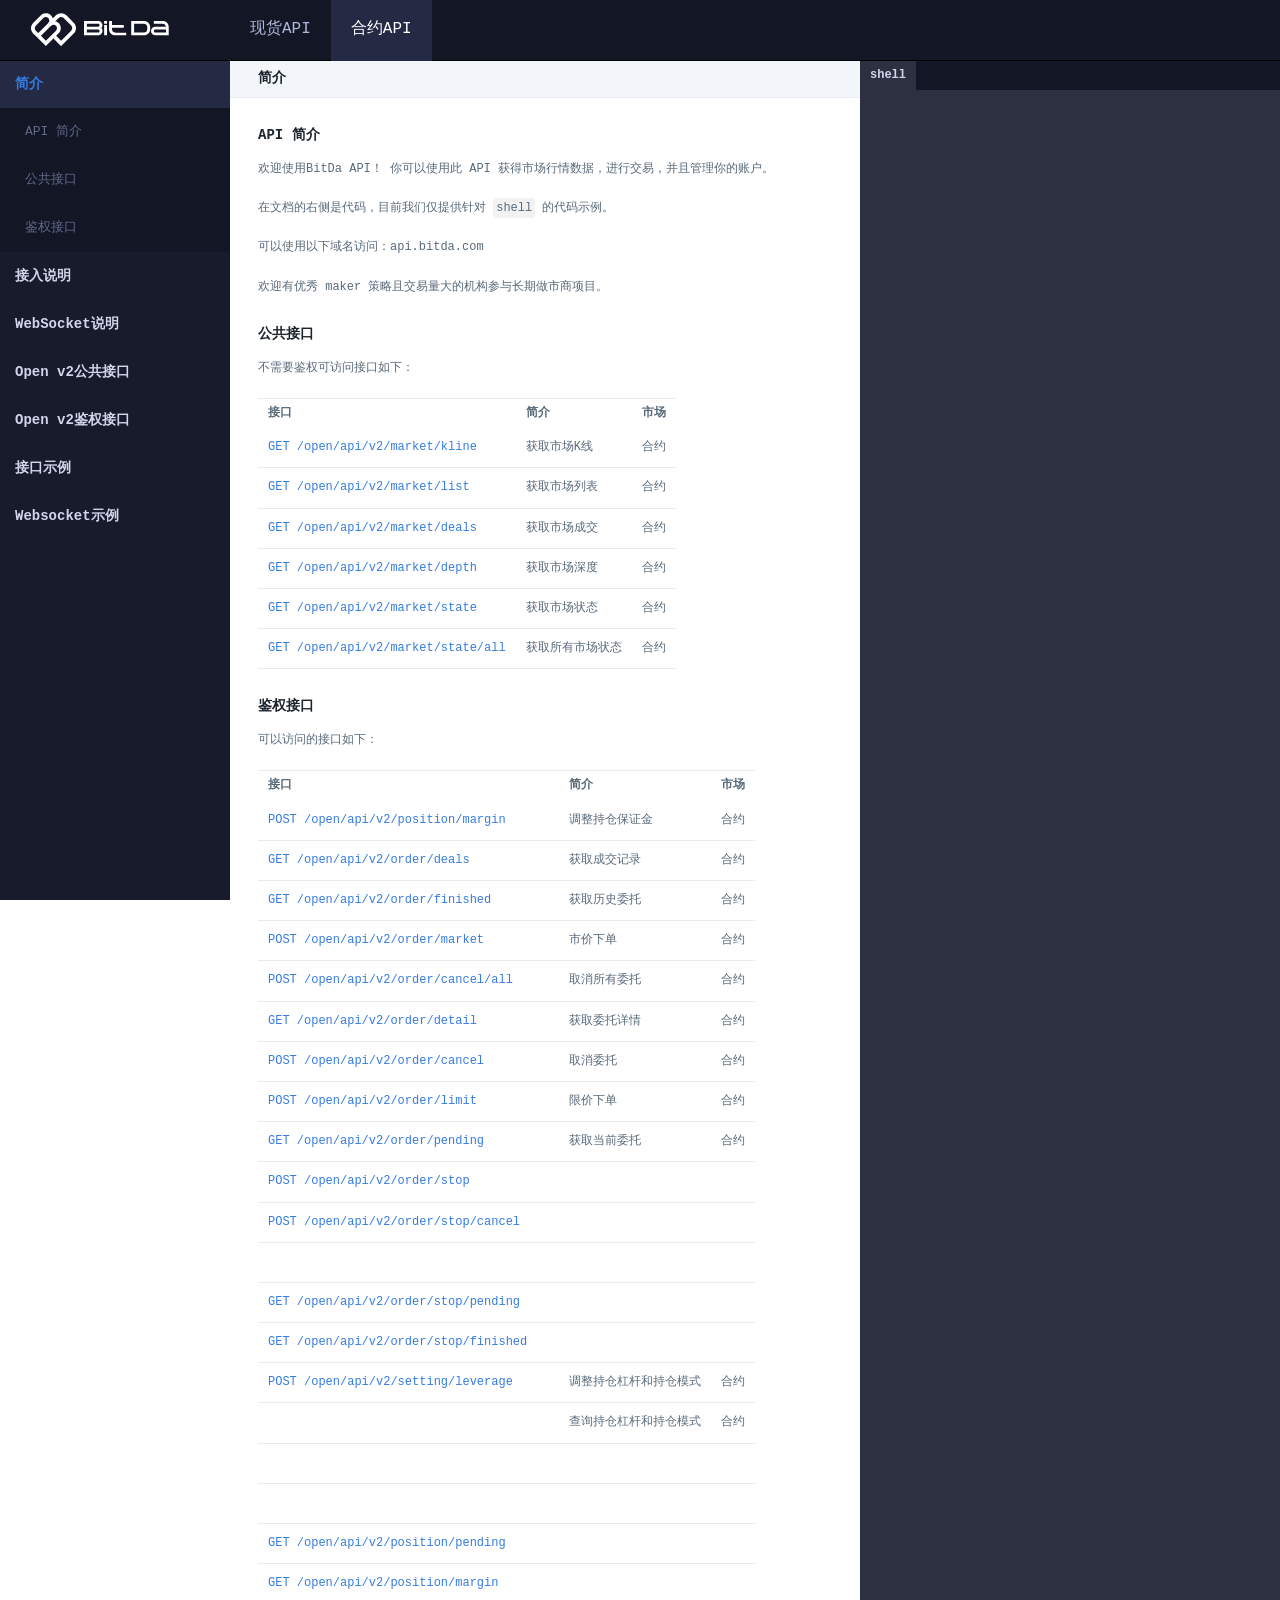
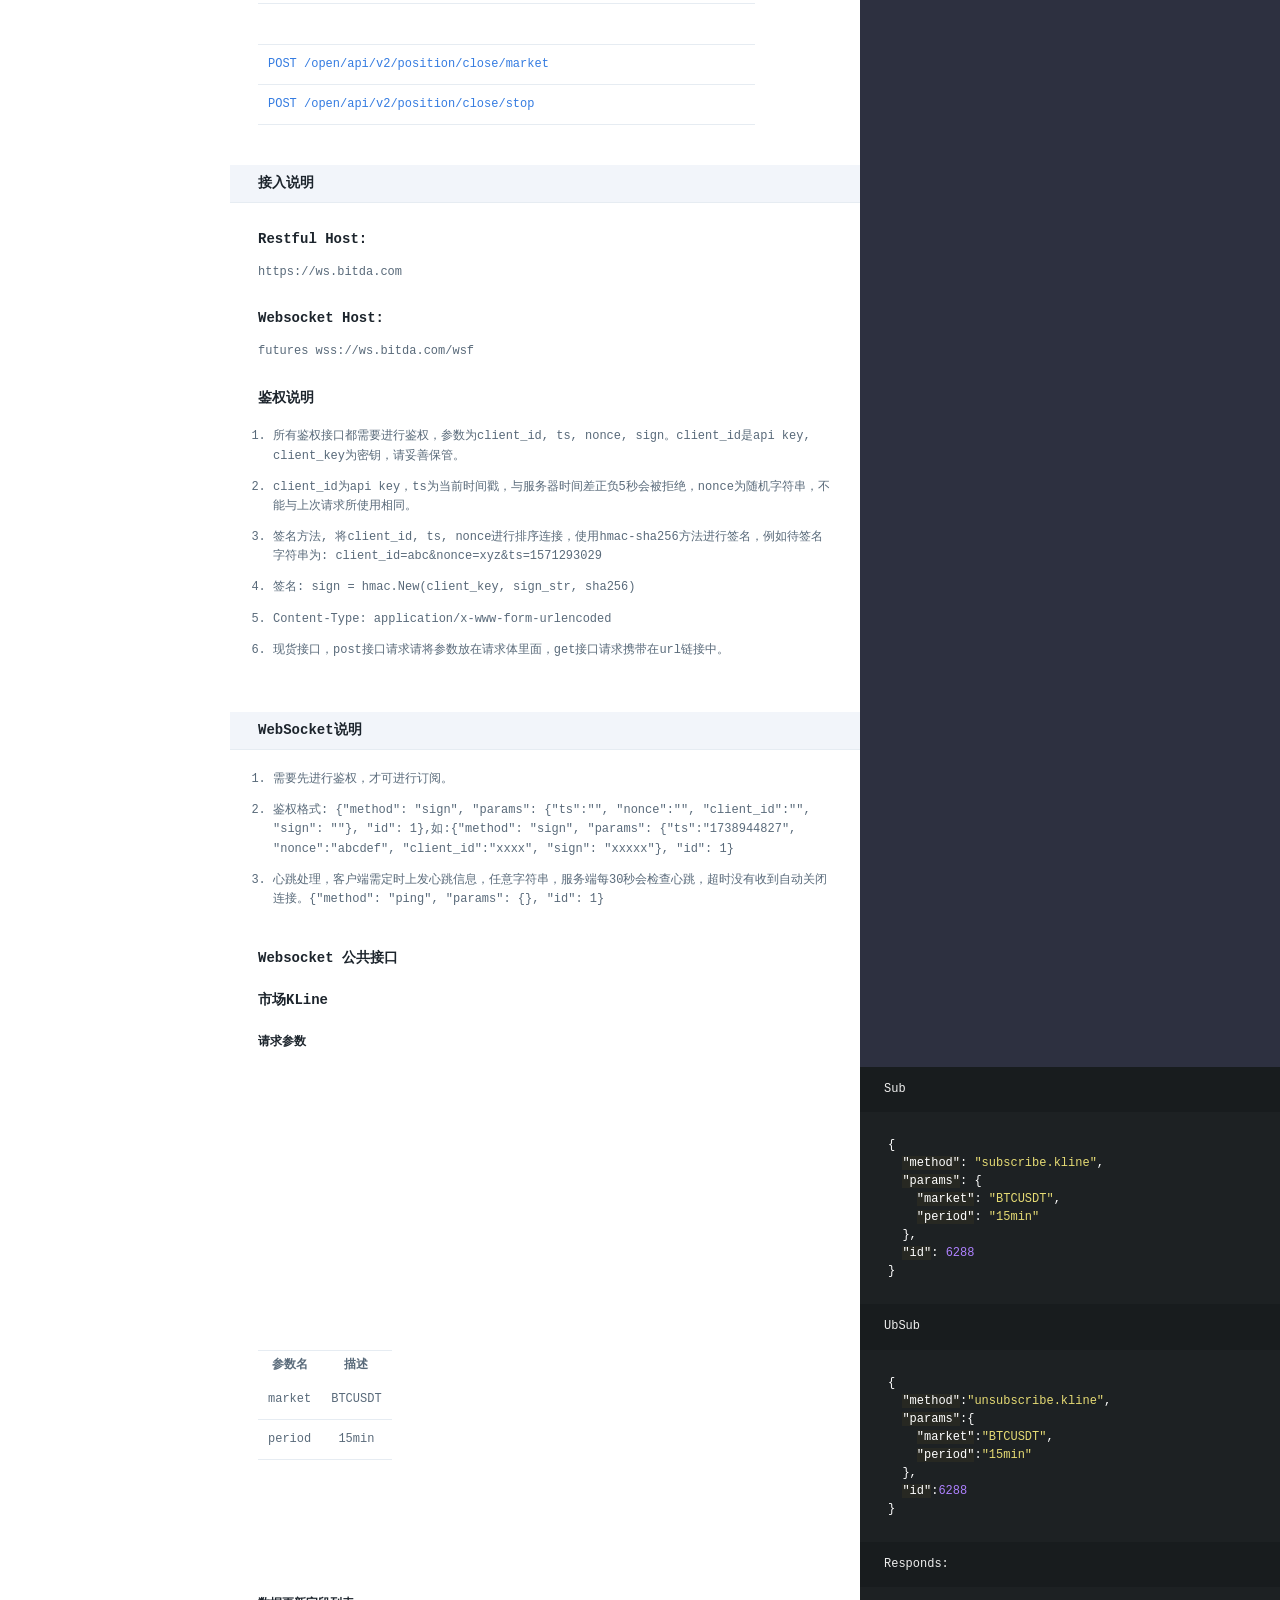
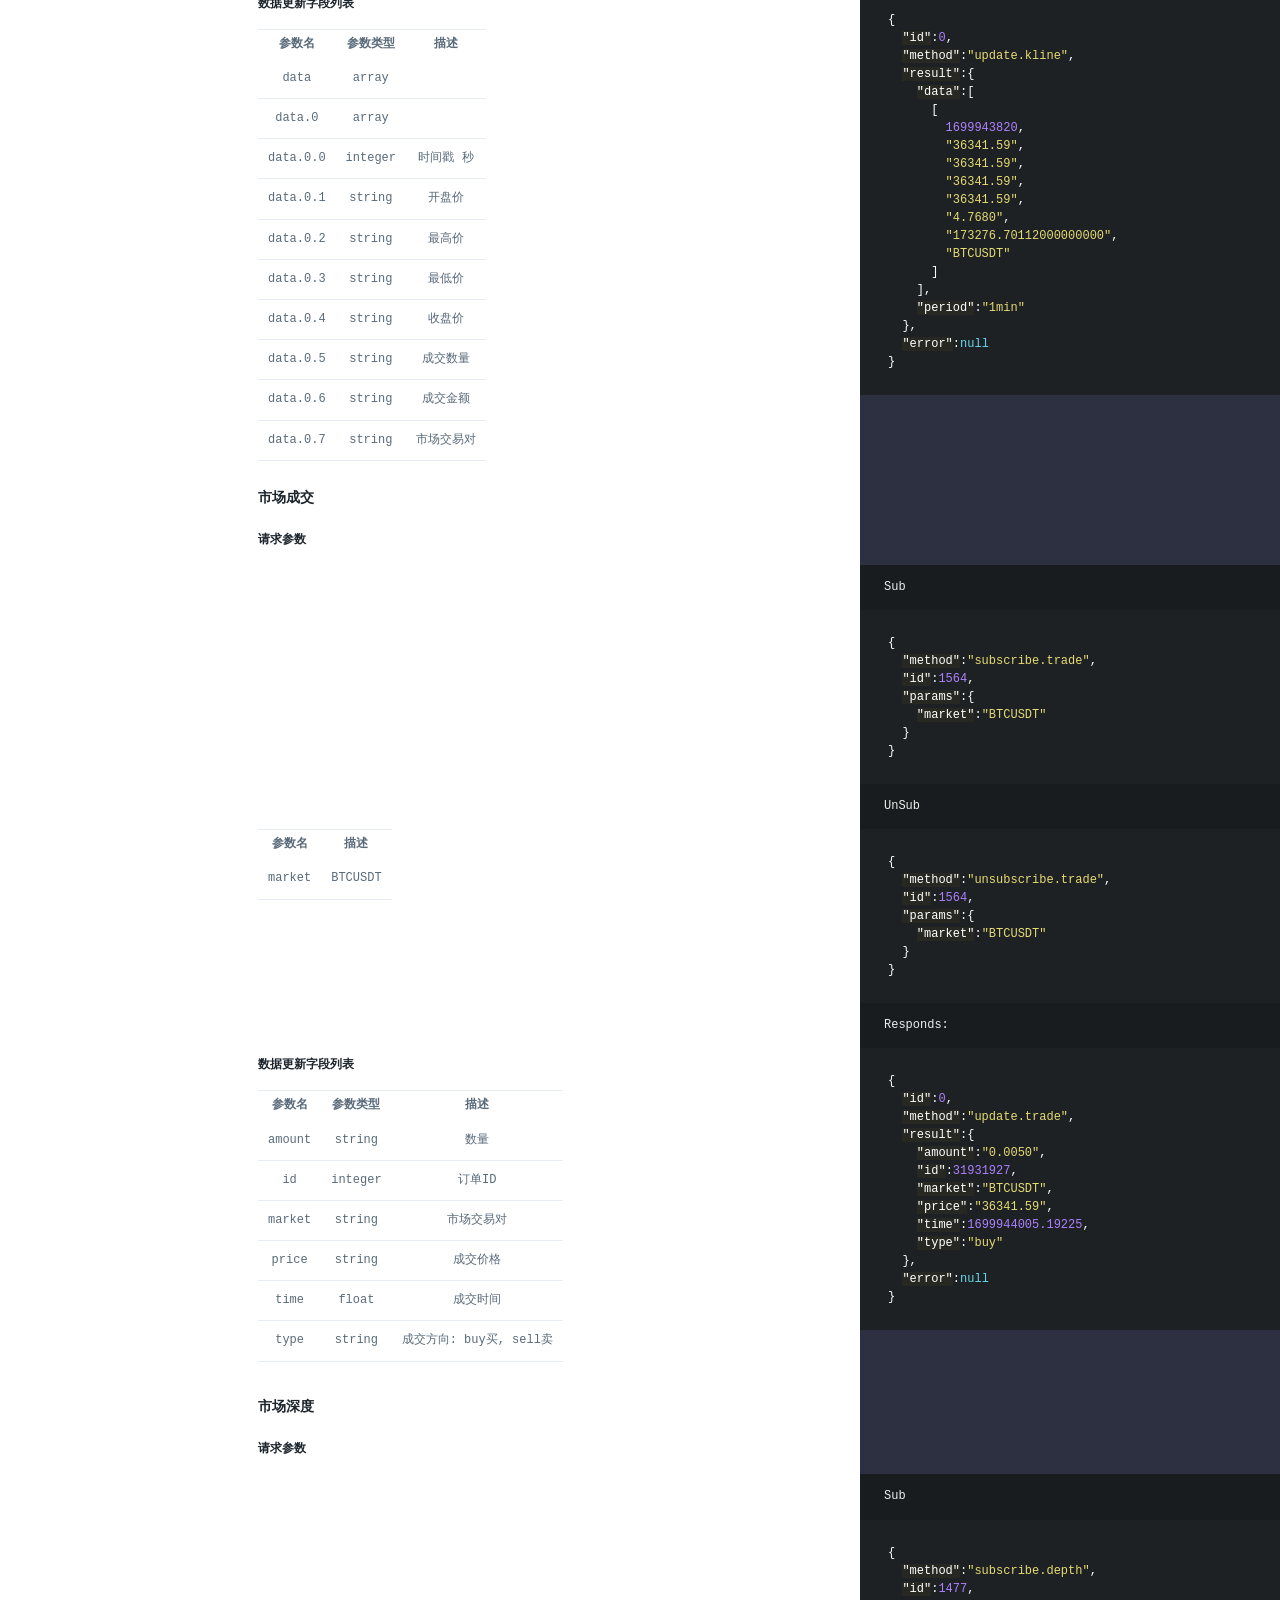
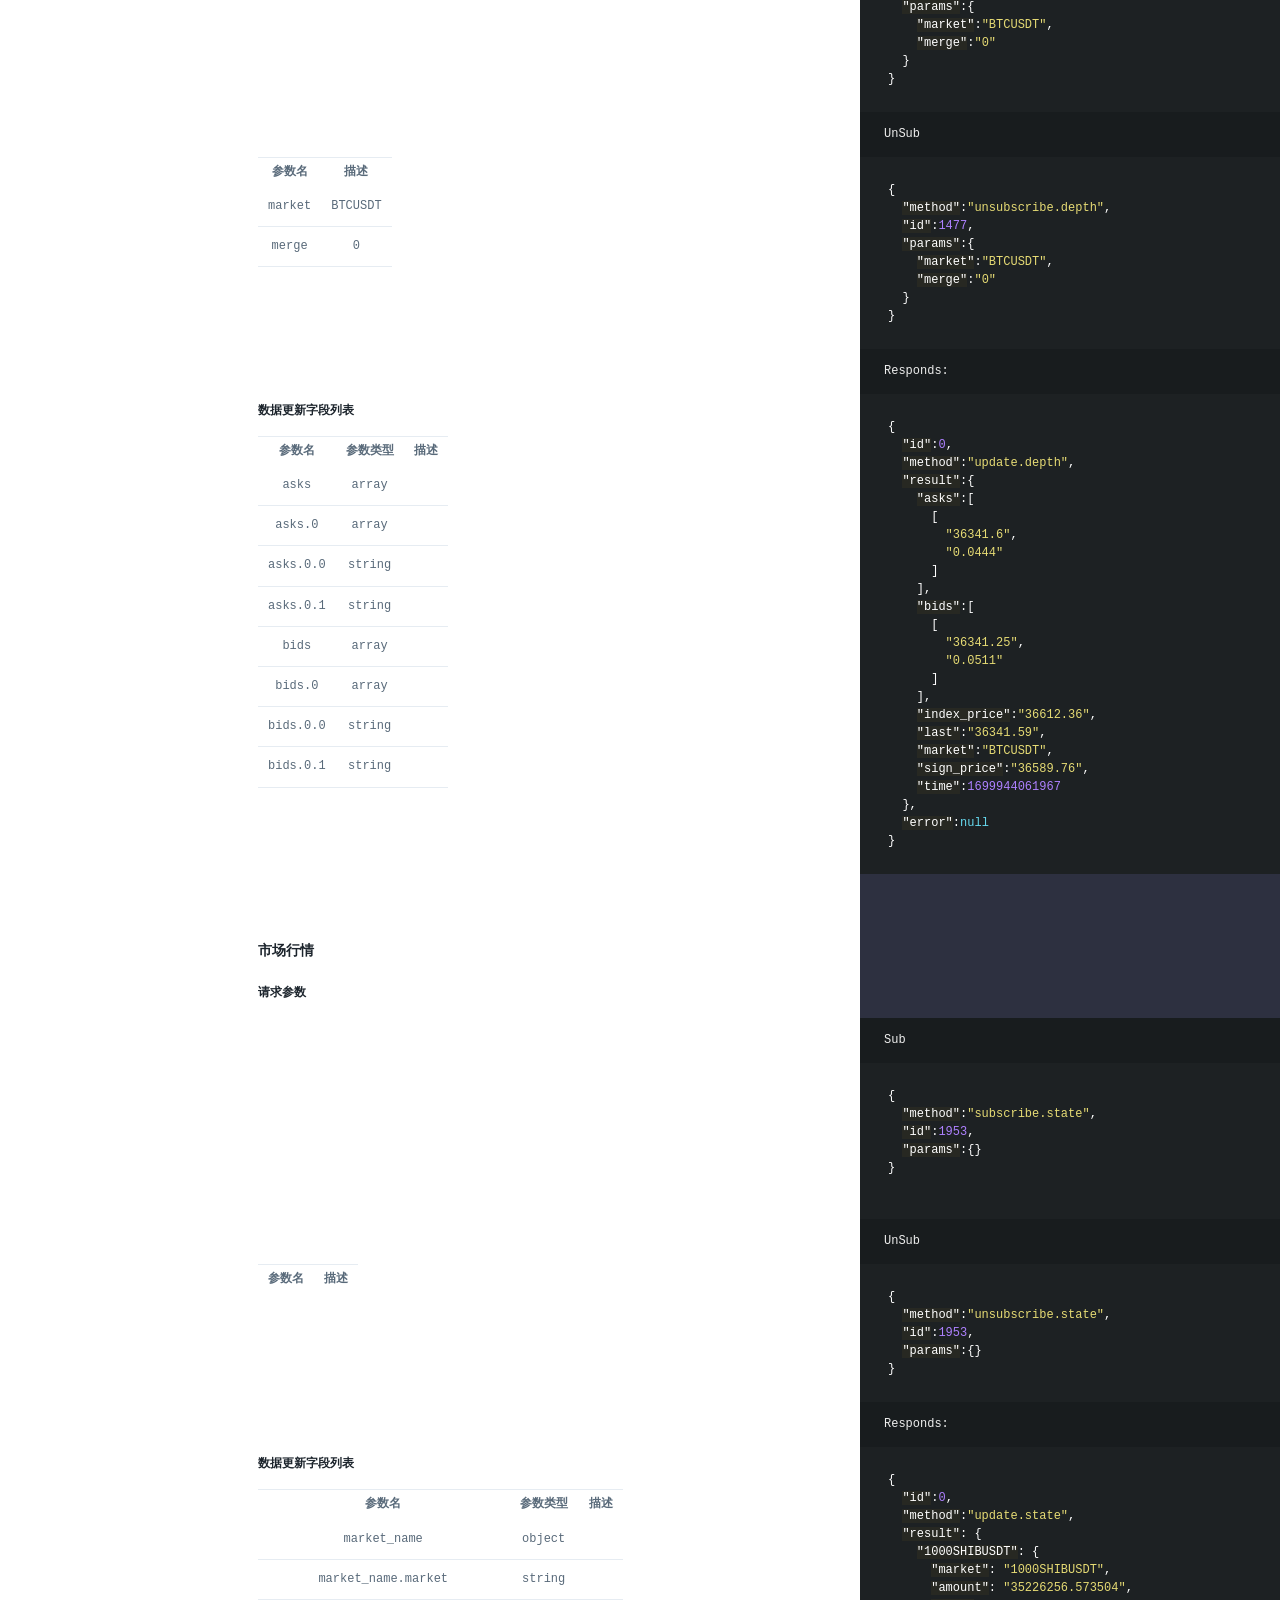
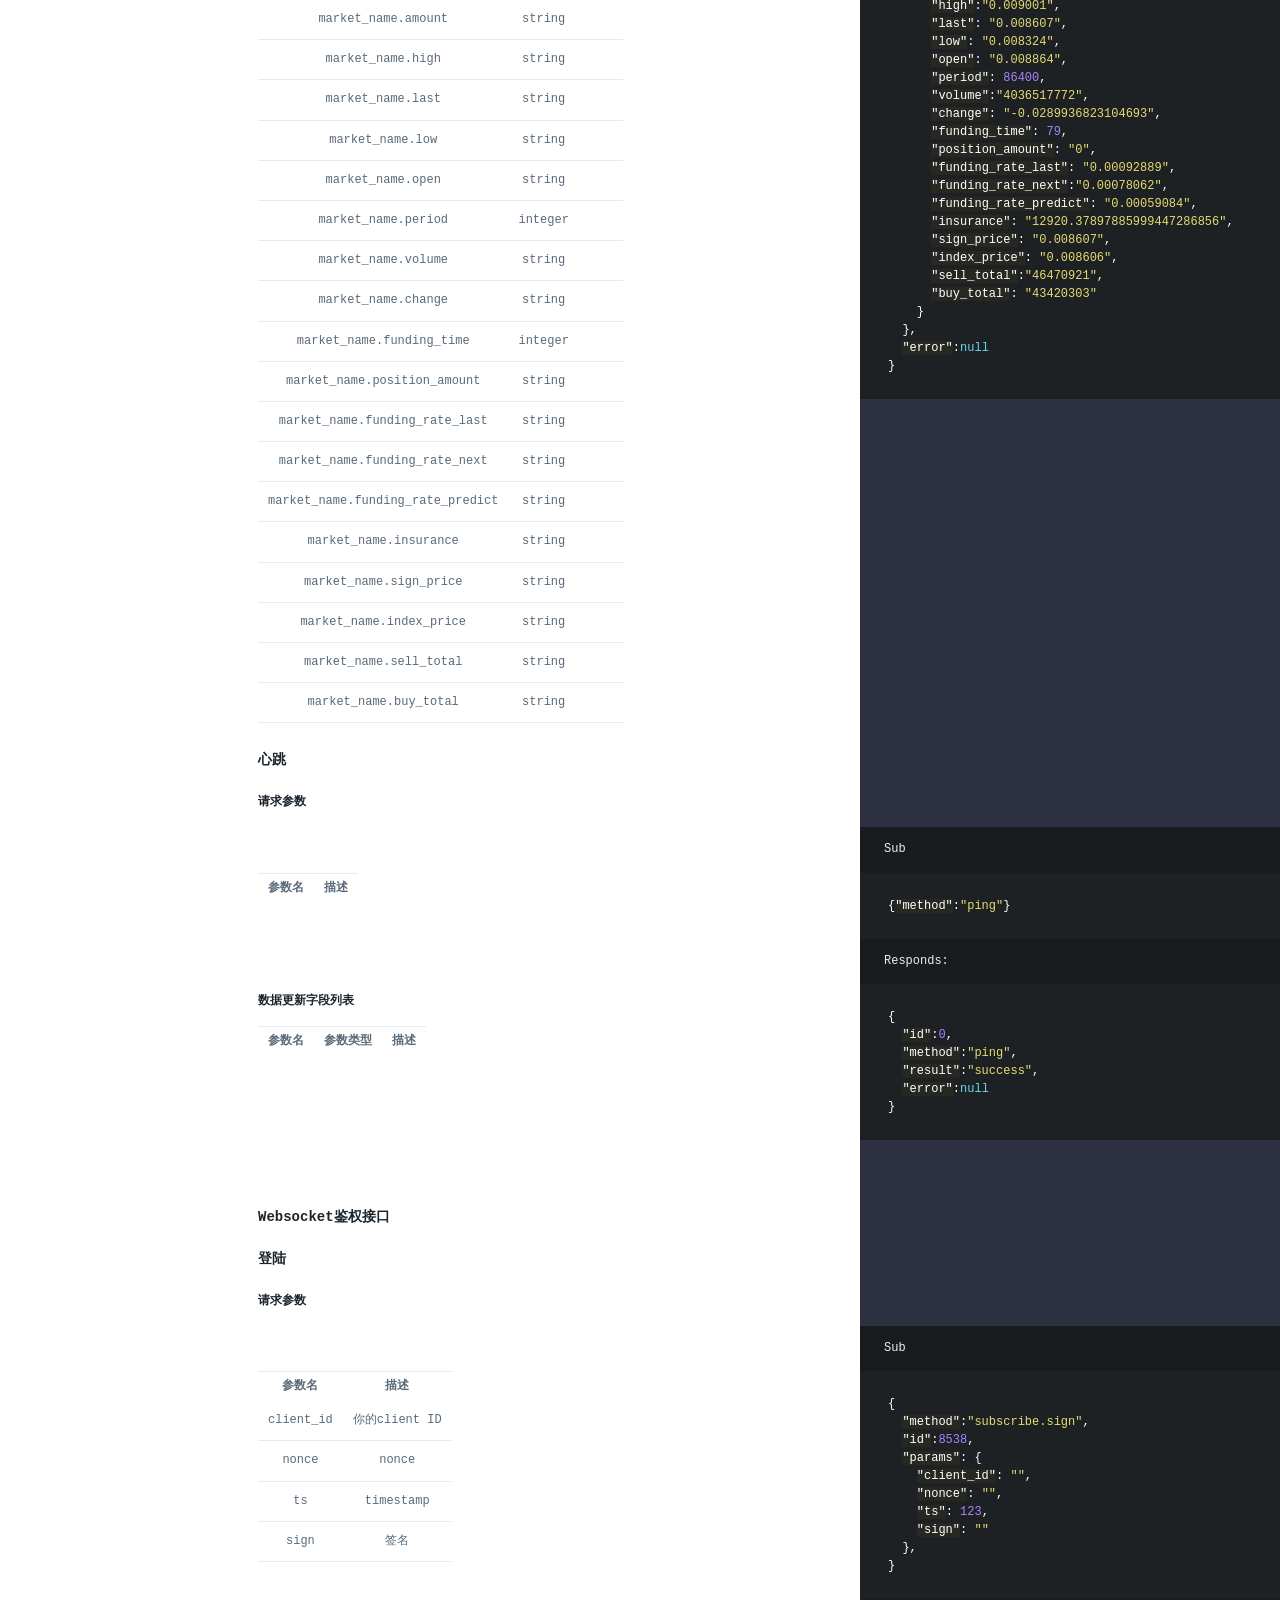
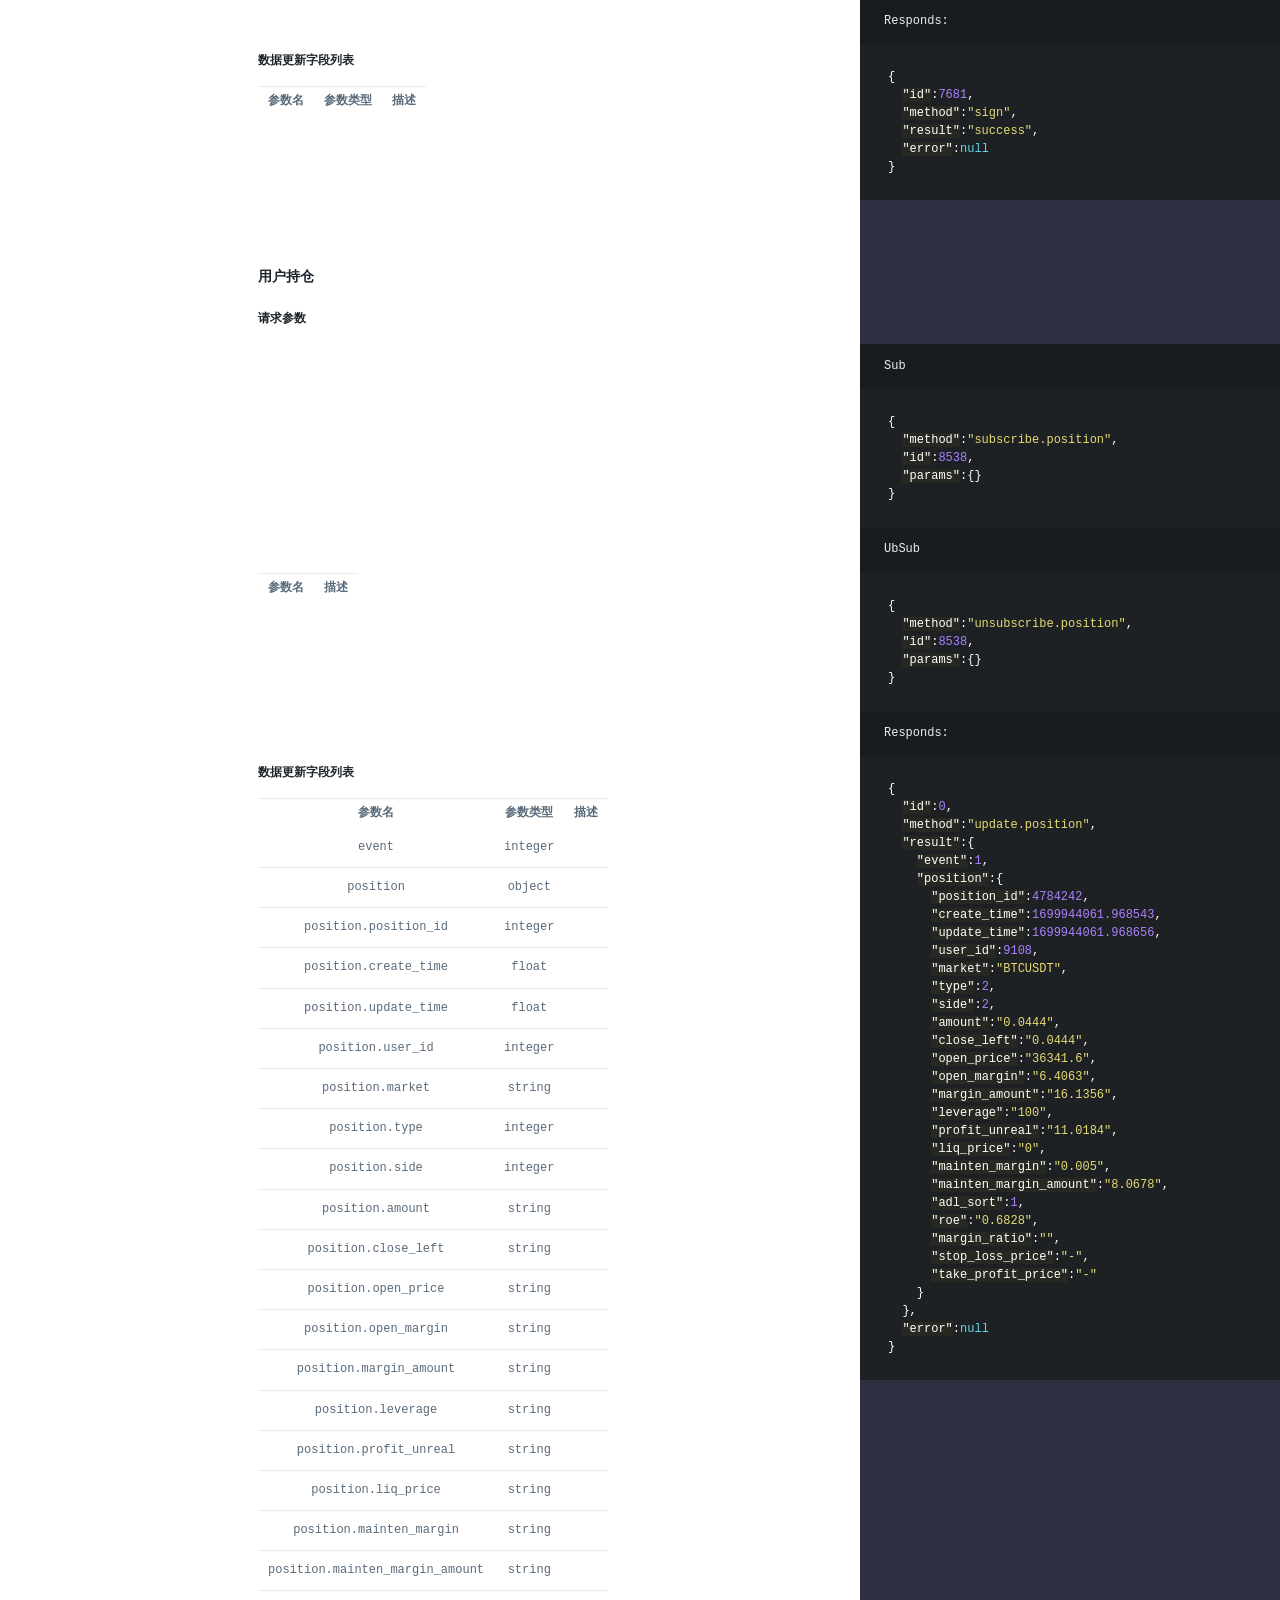
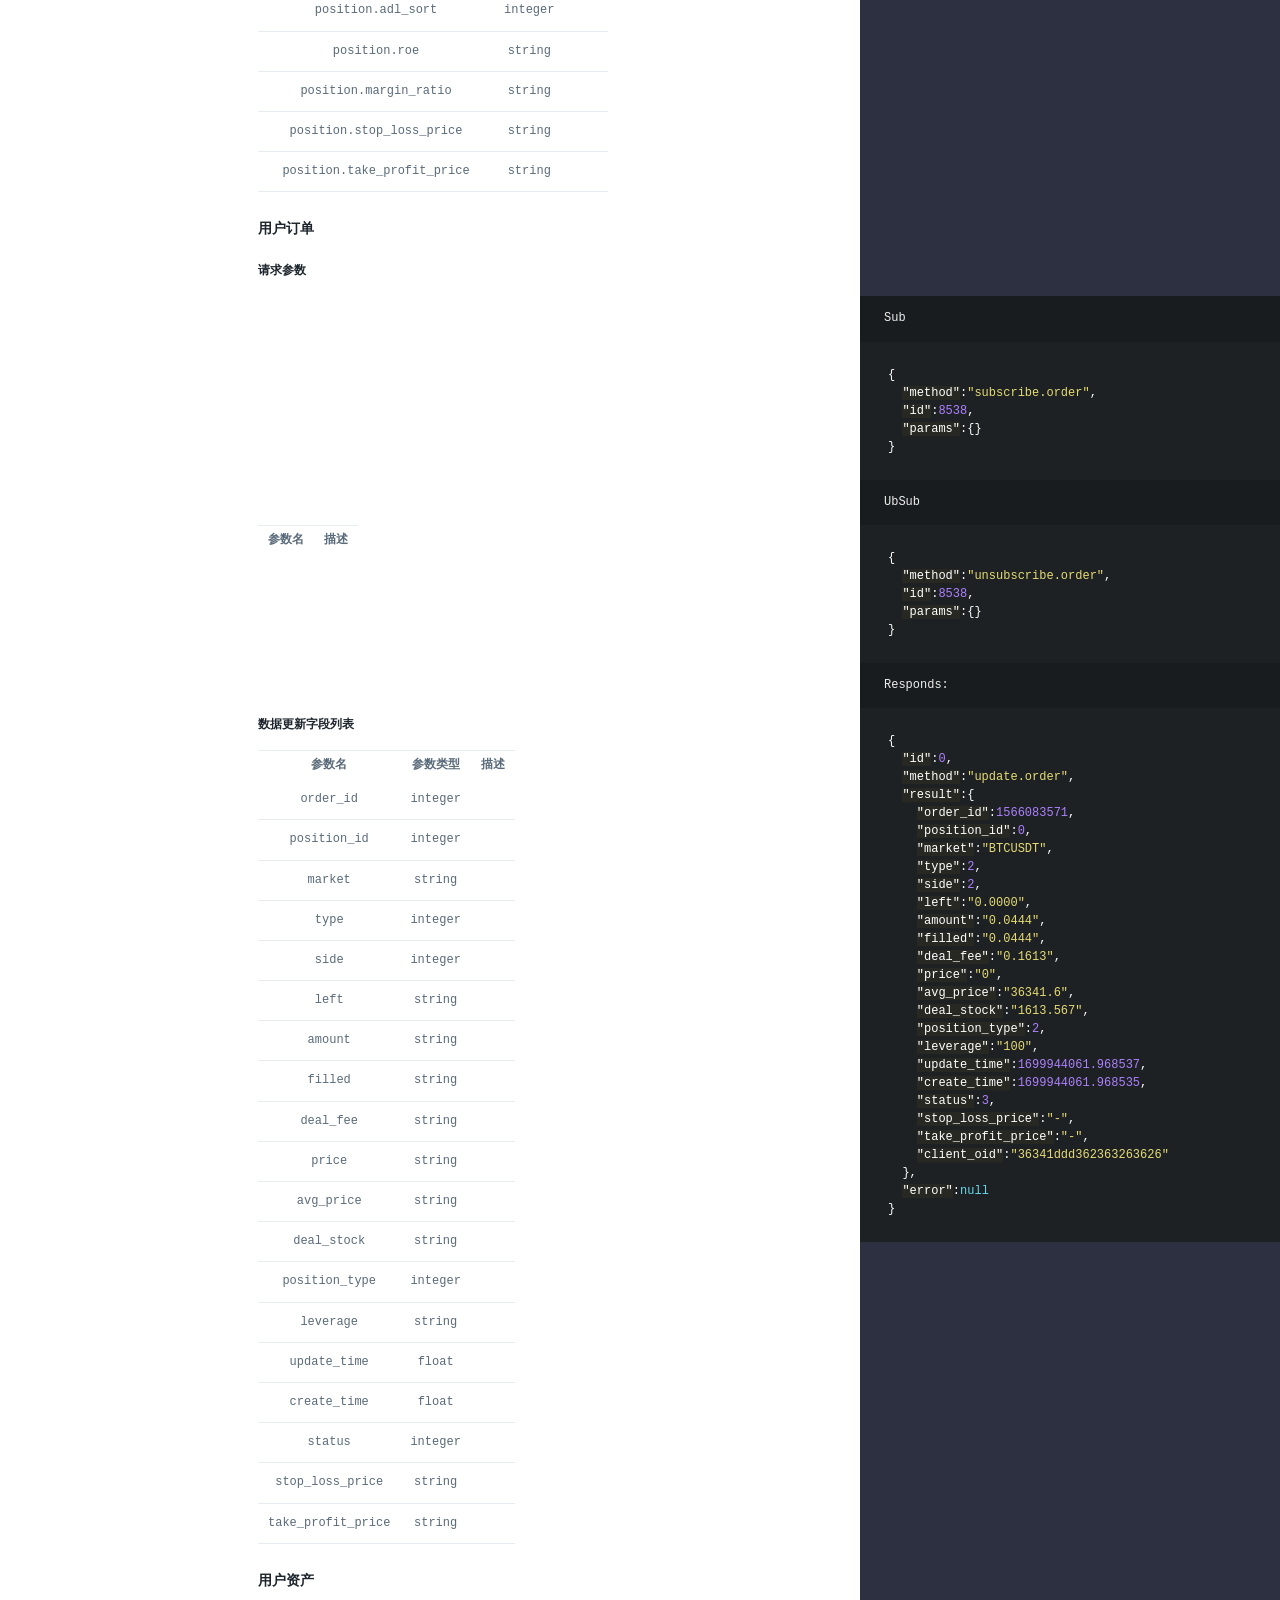
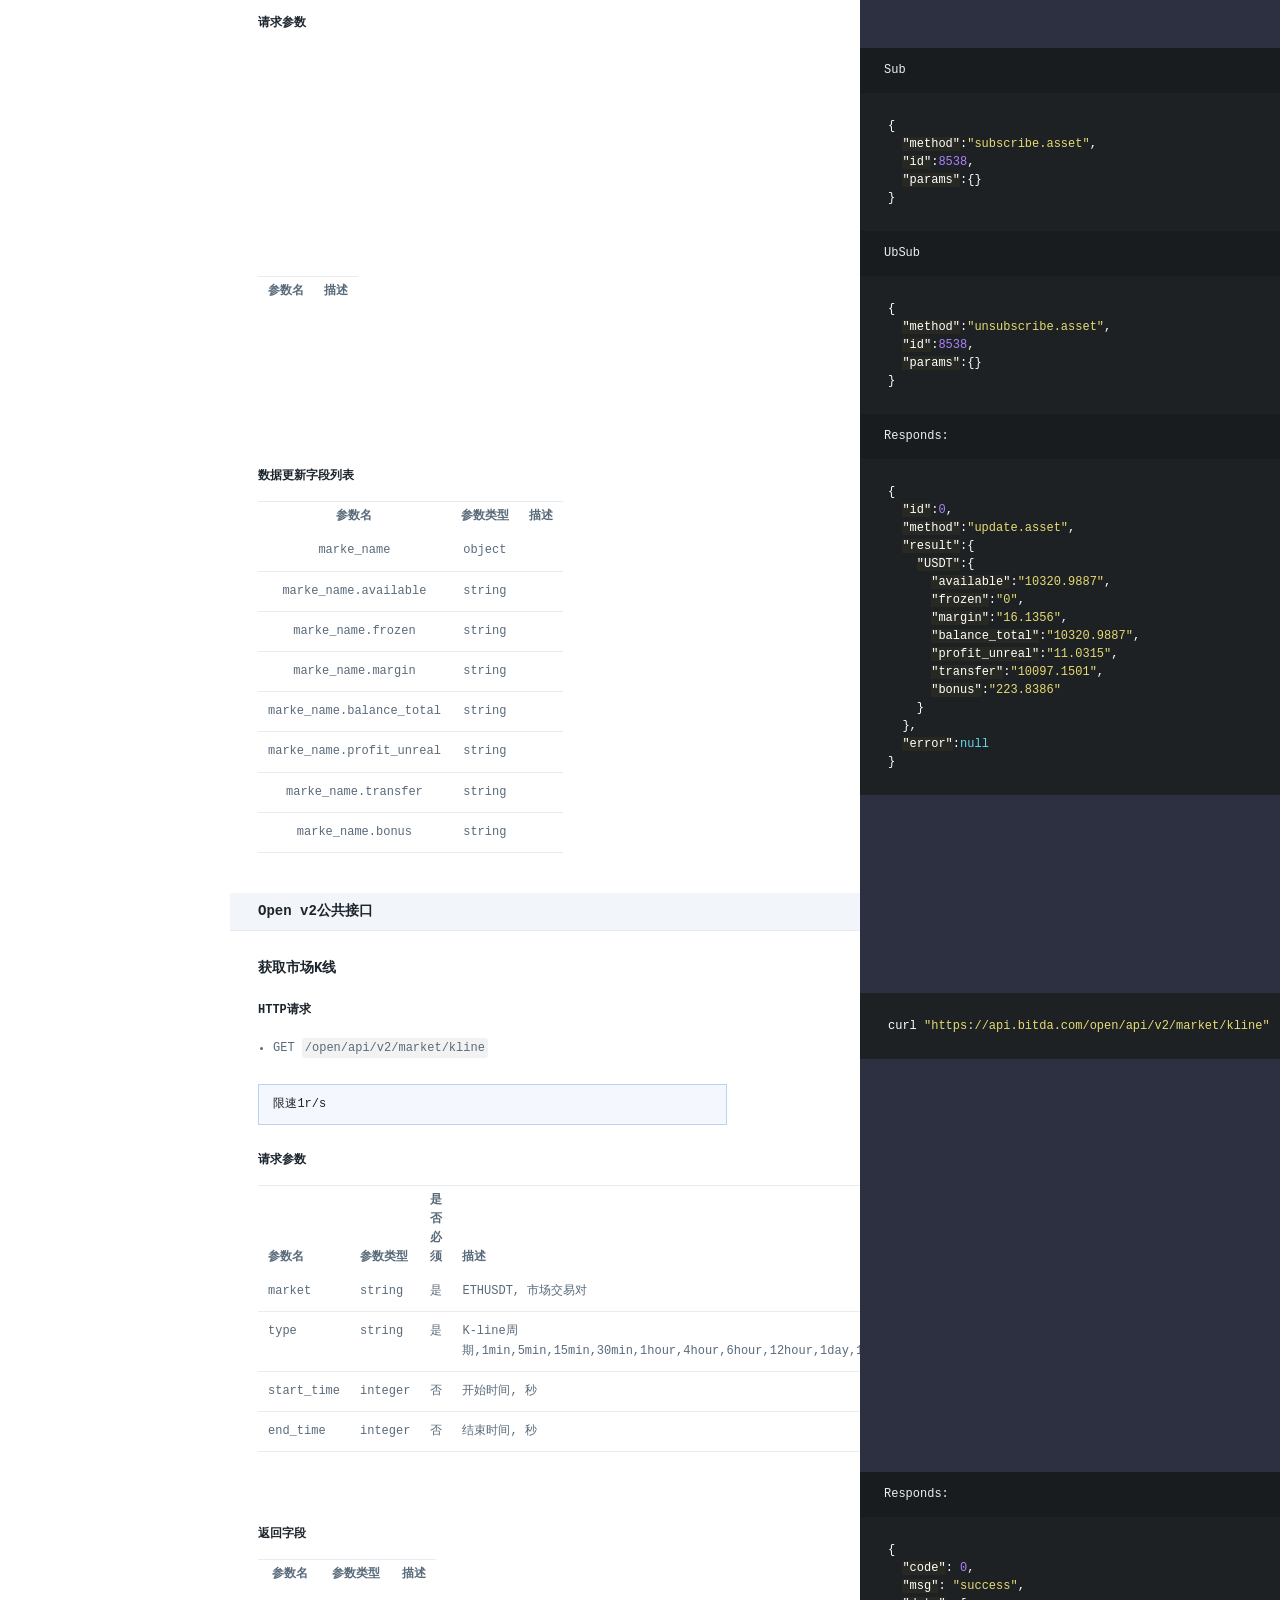
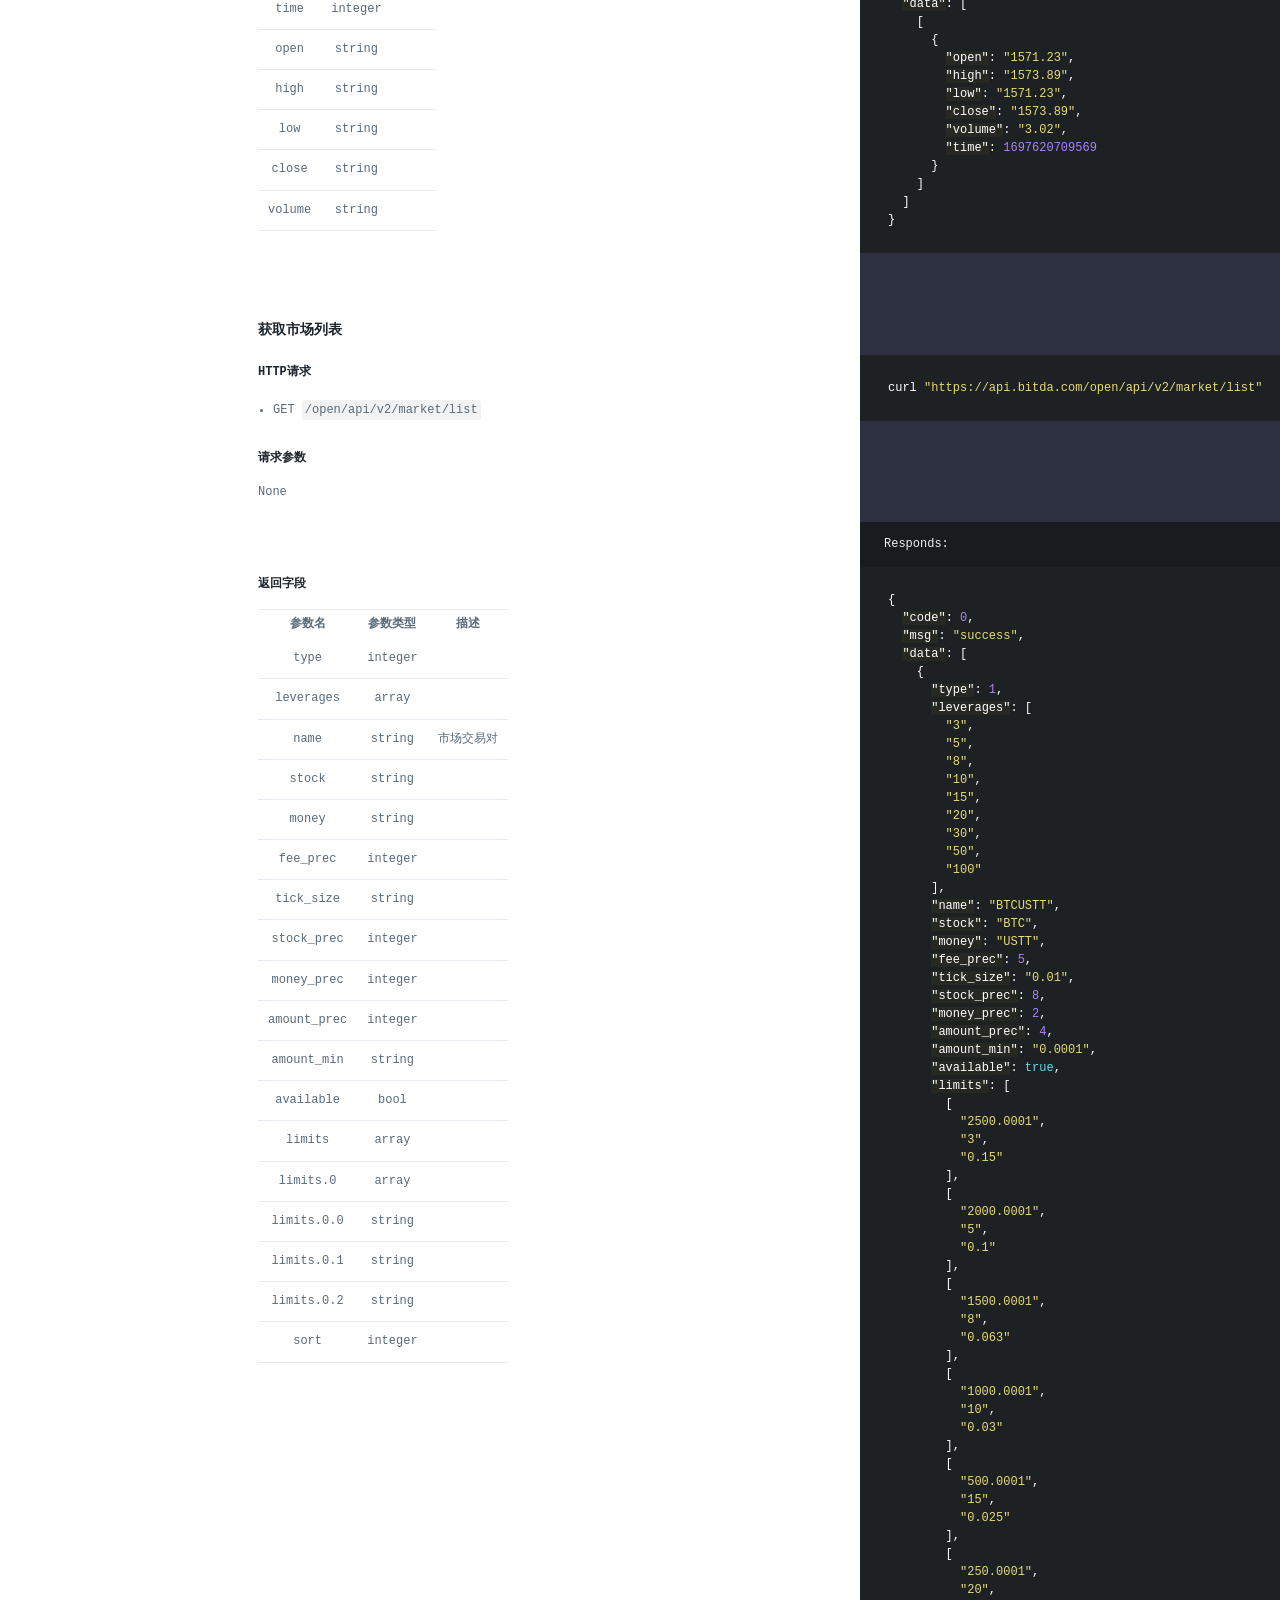
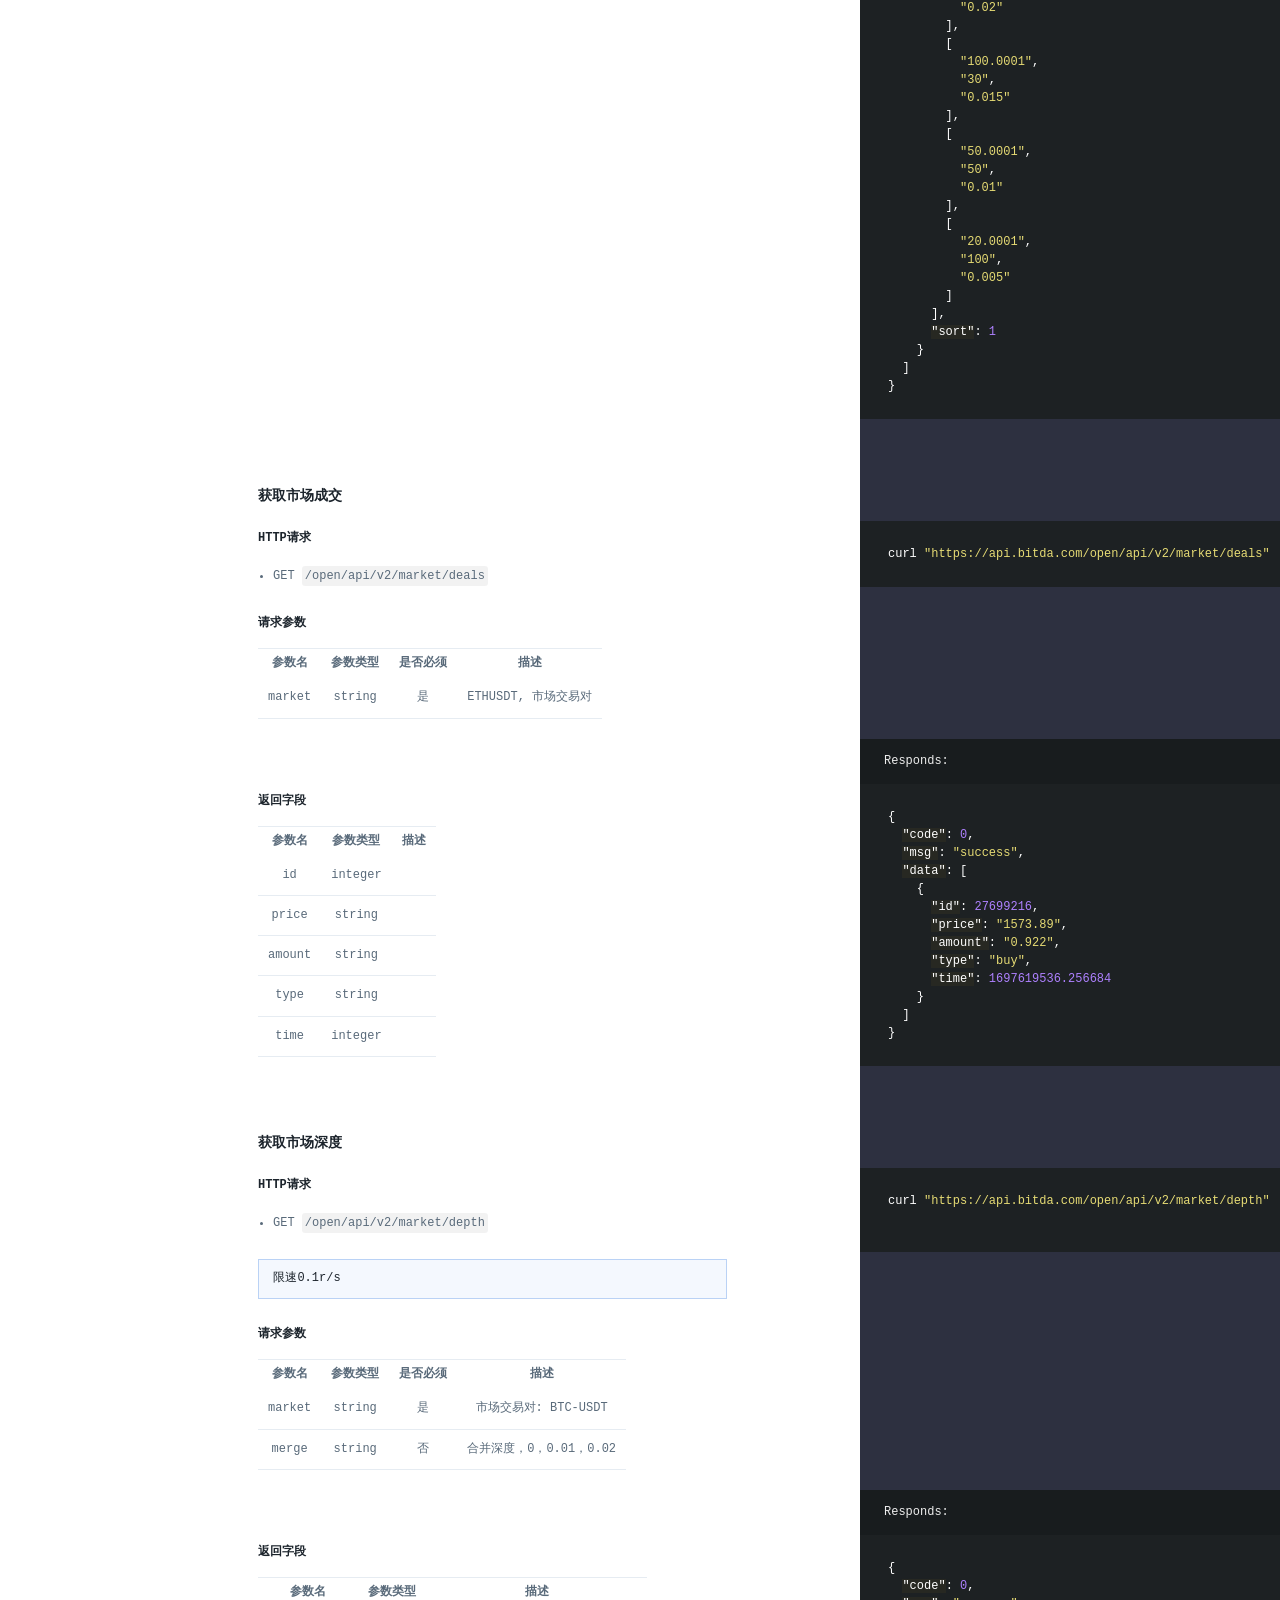
==== commit 8f94bdb5: "publish: update generated from commit 2fecec45805056e9a0e63bfec1f4a3712aef5281" ====
--- a/futures/v1/cn/index.html
+++ b/futures/v1/cn/index.html
@@ -226,14 +226,14 @@
         </a>
         <div class="nav_box">
           <span class="nav_cell nav_tab">
-            <a href="/spot/v1/en/" id="btn_spot">现货API</a>
+            <a href="/spot/v1/cn/" id="btn_spot">现货API</a>
           </span>
           <span class="nav_cell nav_tab nav_active">
-            <a href="/futures/v1/en/" id="btn_futures">合约API</a>
+            <a href="/futures/v1/cn/" id="btn_futures">合约API</a>
           </span>
         </div>
       </div>
-      <a href="/futures/v1/en/" class="lang" id="lang_box">en</a>
+      <!-- <a href="/futures/v1/en/" class="lang" id="lang_box">en</a> -->
     </header>
     <div class="toc-wrapper">
         <div class="lang-selector">
@@ -378,10 +378,10 @@
                     <a href="#b546497668" class="toc-h2 toc-link" data-title="获取历史条件单">获取历史条件单</a>
                   </li>
                   <li>
-                    <a href="#adjust-market-opening-leverage-position-mode" class="toc-h2 toc-link" data-title="Adjust market opening leverage/position mode">Adjust market opening leverage/position mode</a>
+                    <a href="#edad185c82" class="toc-h2 toc-link" data-title="调整持仓杠杆和持仓模式">调整持仓杠杆和持仓模式</a>
                   </li>
                   <li>
-                    <a href="#query-the-market-opening-leverage-position-mode" class="toc-h2 toc-link" data-title="Query the market opening leverage/position mode">Query the market opening leverage/position mode</a>
+                    <a href="#a60733803f" class="toc-h2 toc-link" data-title="查询持仓杠杆和持仓模式">查询持仓杠杆和持仓模式</a>
                   </li>
                   <li>
                     <a href="#562841f0ba" class="toc-h2 toc-link" data-title="获取资产详情">获取资产详情</a>
@@ -548,12 +548,12 @@
 </tr>
 <tr>
 <td><a href="#adjust-market-opening-leverage-position-mode">POST /open/api/v2/setting/leverage</a></td>
-<td>Adjust market opening leverage/position mode</td>
+<td>调整持仓杠杆和持仓模式</td>
 <td>合约</td>
 </tr>
 <tr>
 <td><a href="#query-the-market-opening-leverage-position-mode">GET /open/api/v2/setting/leverage</a></td>
-<td>Query the market opening leverage/position mode</td>
+<td>查询持仓杠杆和持仓模式</td>
 <td>合约</td>
 </tr>
 <tr>
@@ -4388,7 +4388,7 @@
 <td style="text-align: center"></td>
 </tr>
 </tbody></table>
-<h2 id='adjust-market-opening-leverage-position-mode'>Adjust market opening leverage/position mode</h2><div class="highlight"><pre class="highlight shell tab-shell"><code>curl <span class="s2">"https://api.bitda.com/open/api/v2/setting/leverage"</span>
+<h2 id='edad185c82'>调整持仓杠杆和持仓模式</h2><div class="highlight"><pre class="highlight shell tab-shell"><code>curl <span class="s2">"https://api.bitda.com/open/api/v2/setting/leverage"</span>
 </code></pre></div><h3 id='http-22'>HTTP请求</h3>
 <ul>
 <li>POST <code>/open/api/v2/setting/leverage</code></li>
@@ -4444,7 +4444,7 @@
 <td style="text-align: center"></td>
 </tr>
 </tbody></table>
-<h2 id='query-the-market-opening-leverage-position-mode'>Query the market opening leverage/position mode</h2><div class="highlight"><pre class="highlight shell tab-shell"><code>curl <span class="s2">"https://api.bitda.com/open/api/v2/setting/leverage"</span>
+<h2 id='a60733803f'>查询持仓杠杆和持仓模式</h2><div class="highlight"><pre class="highlight shell tab-shell"><code>curl <span class="s2">"https://api.bitda.com/open/api/v2/setting/leverage"</span>
 </code></pre></div><h3 id='http-23'>HTTP请求</h3>
 <ul>
 <li>GET <code>/open/api/v2/setting/leverage</code></li>
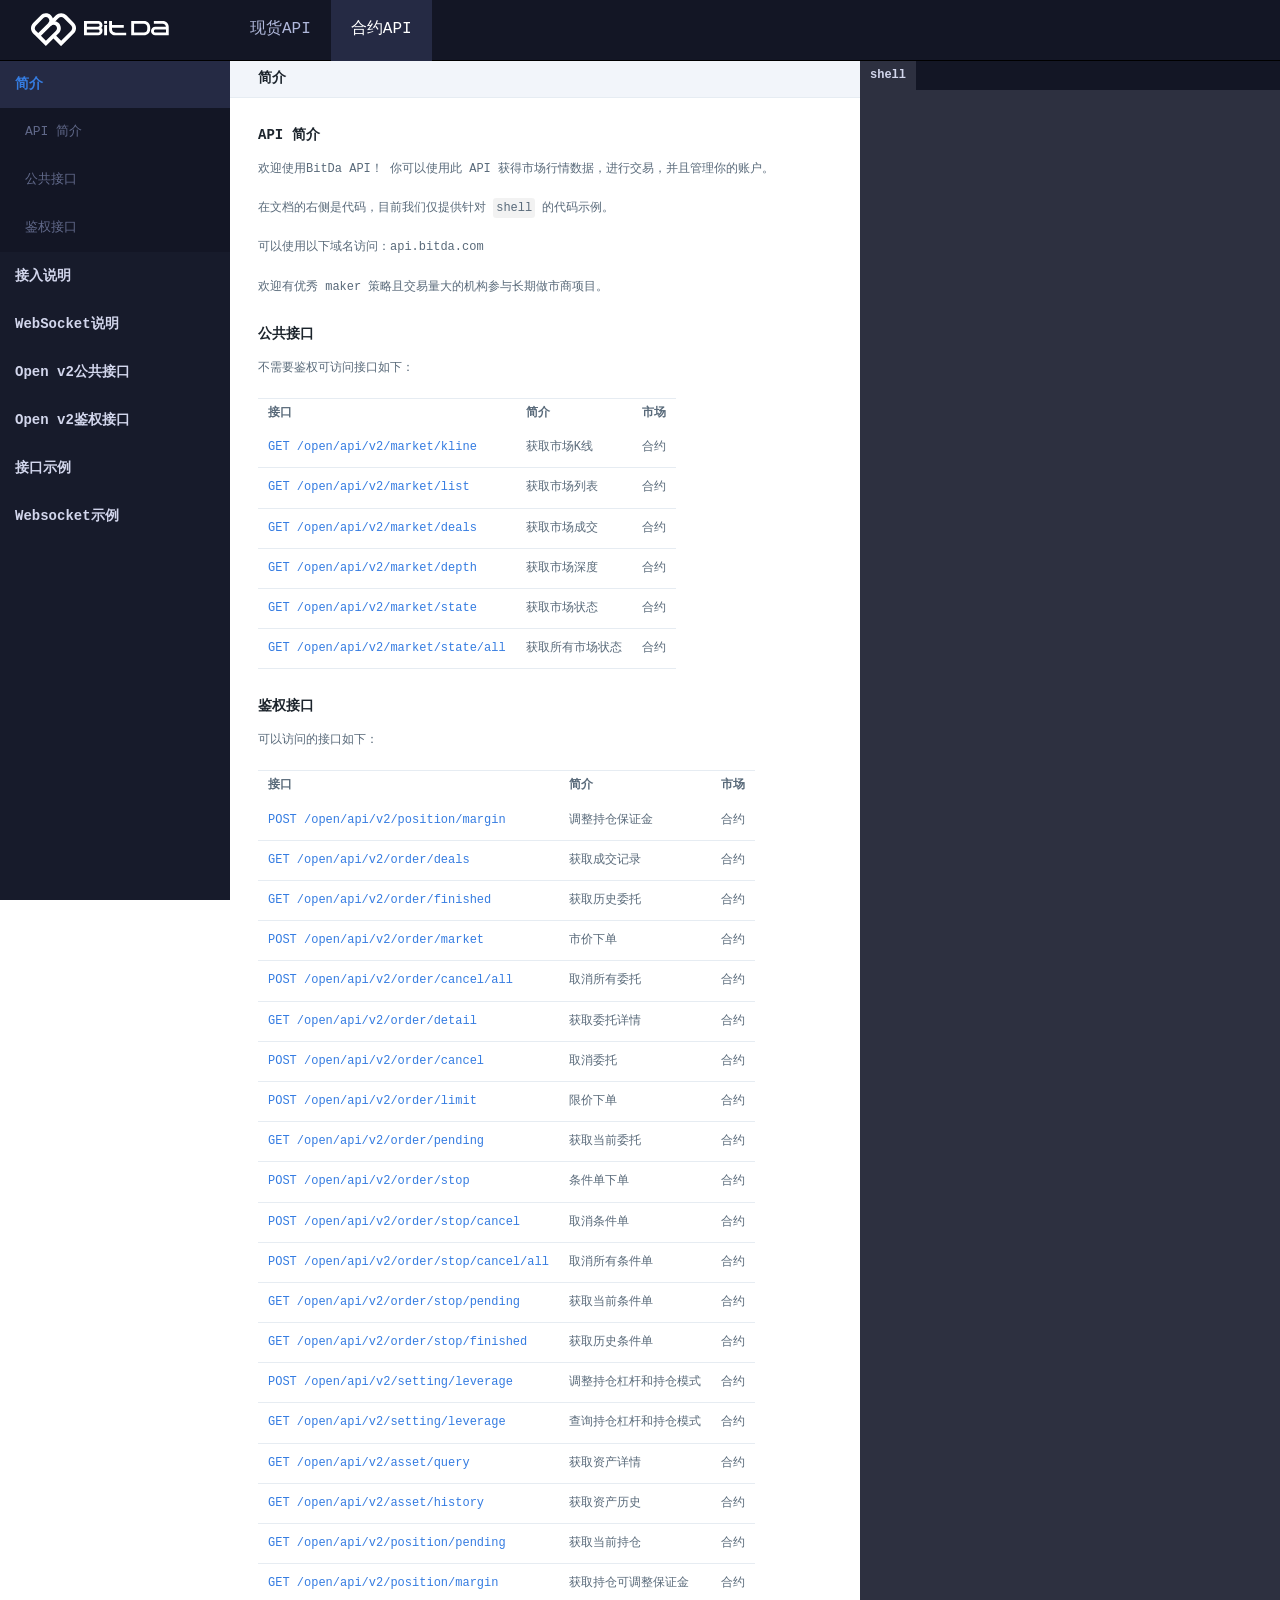
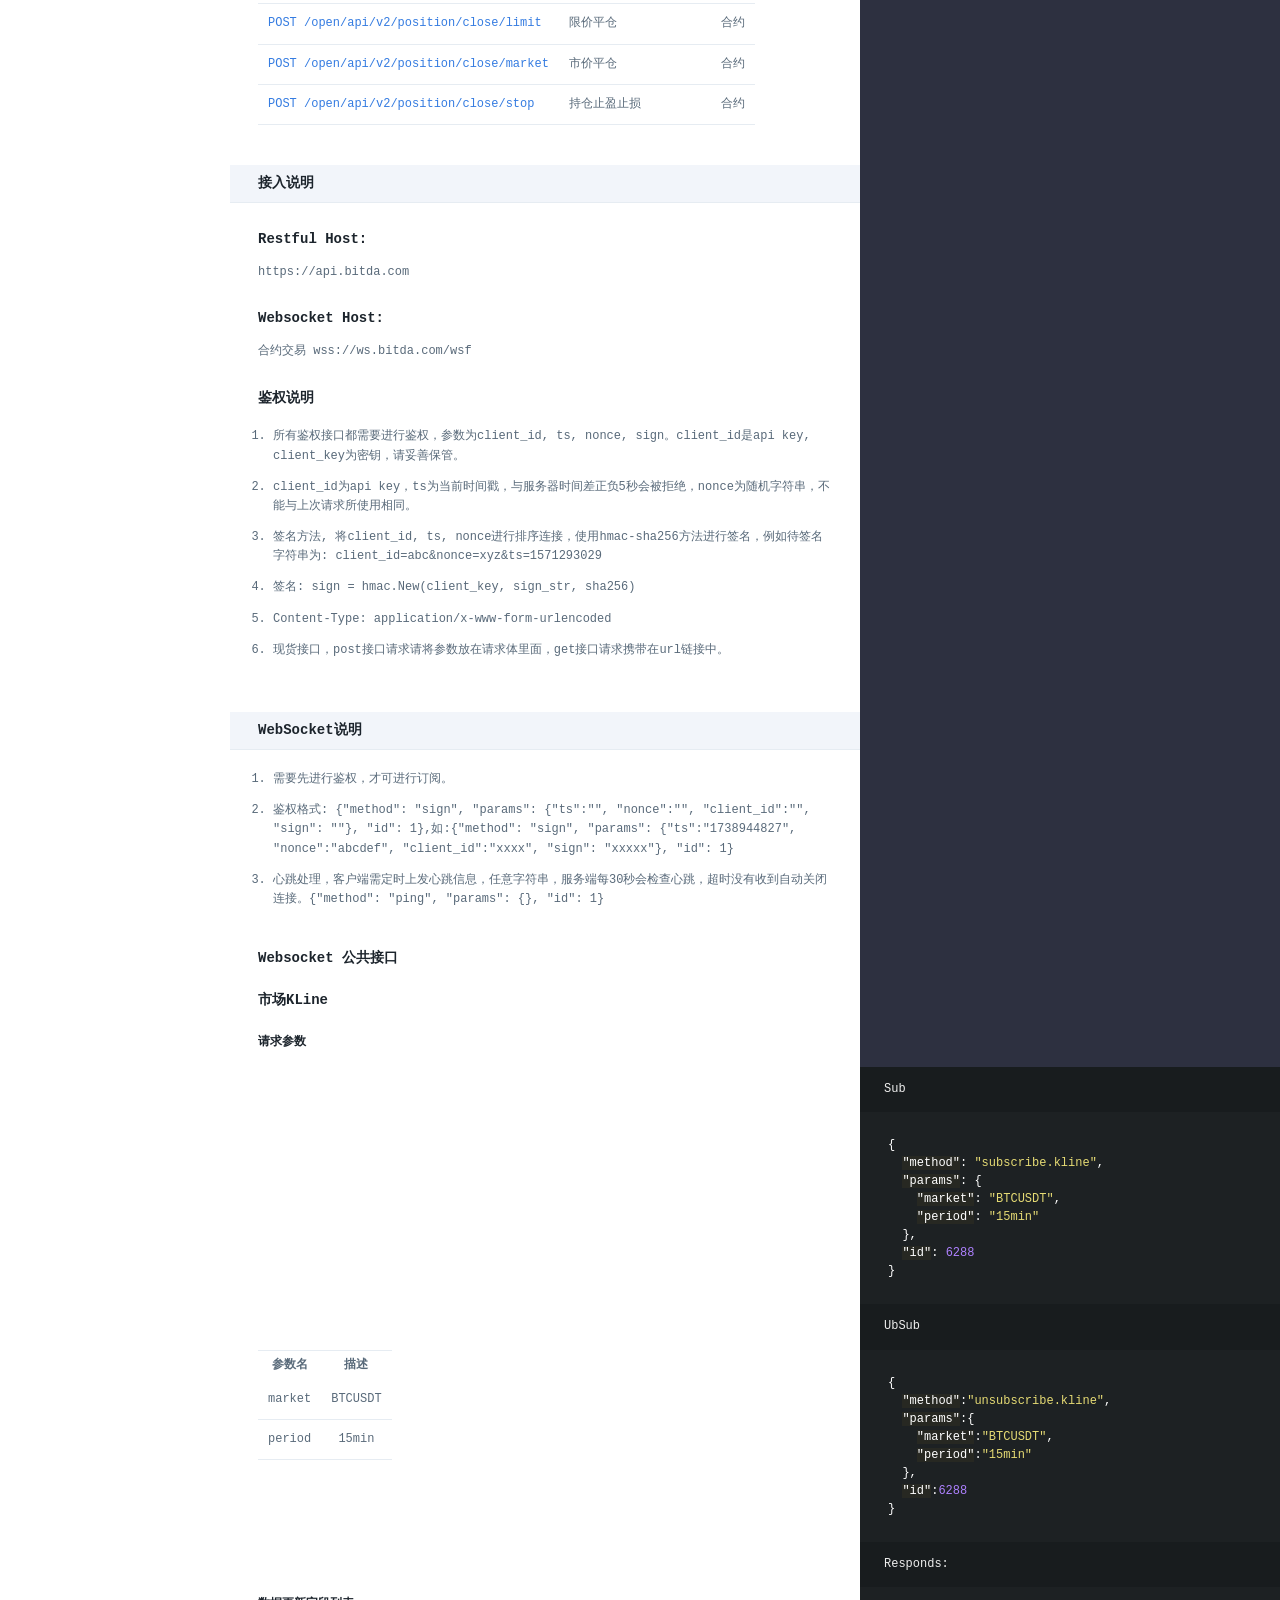
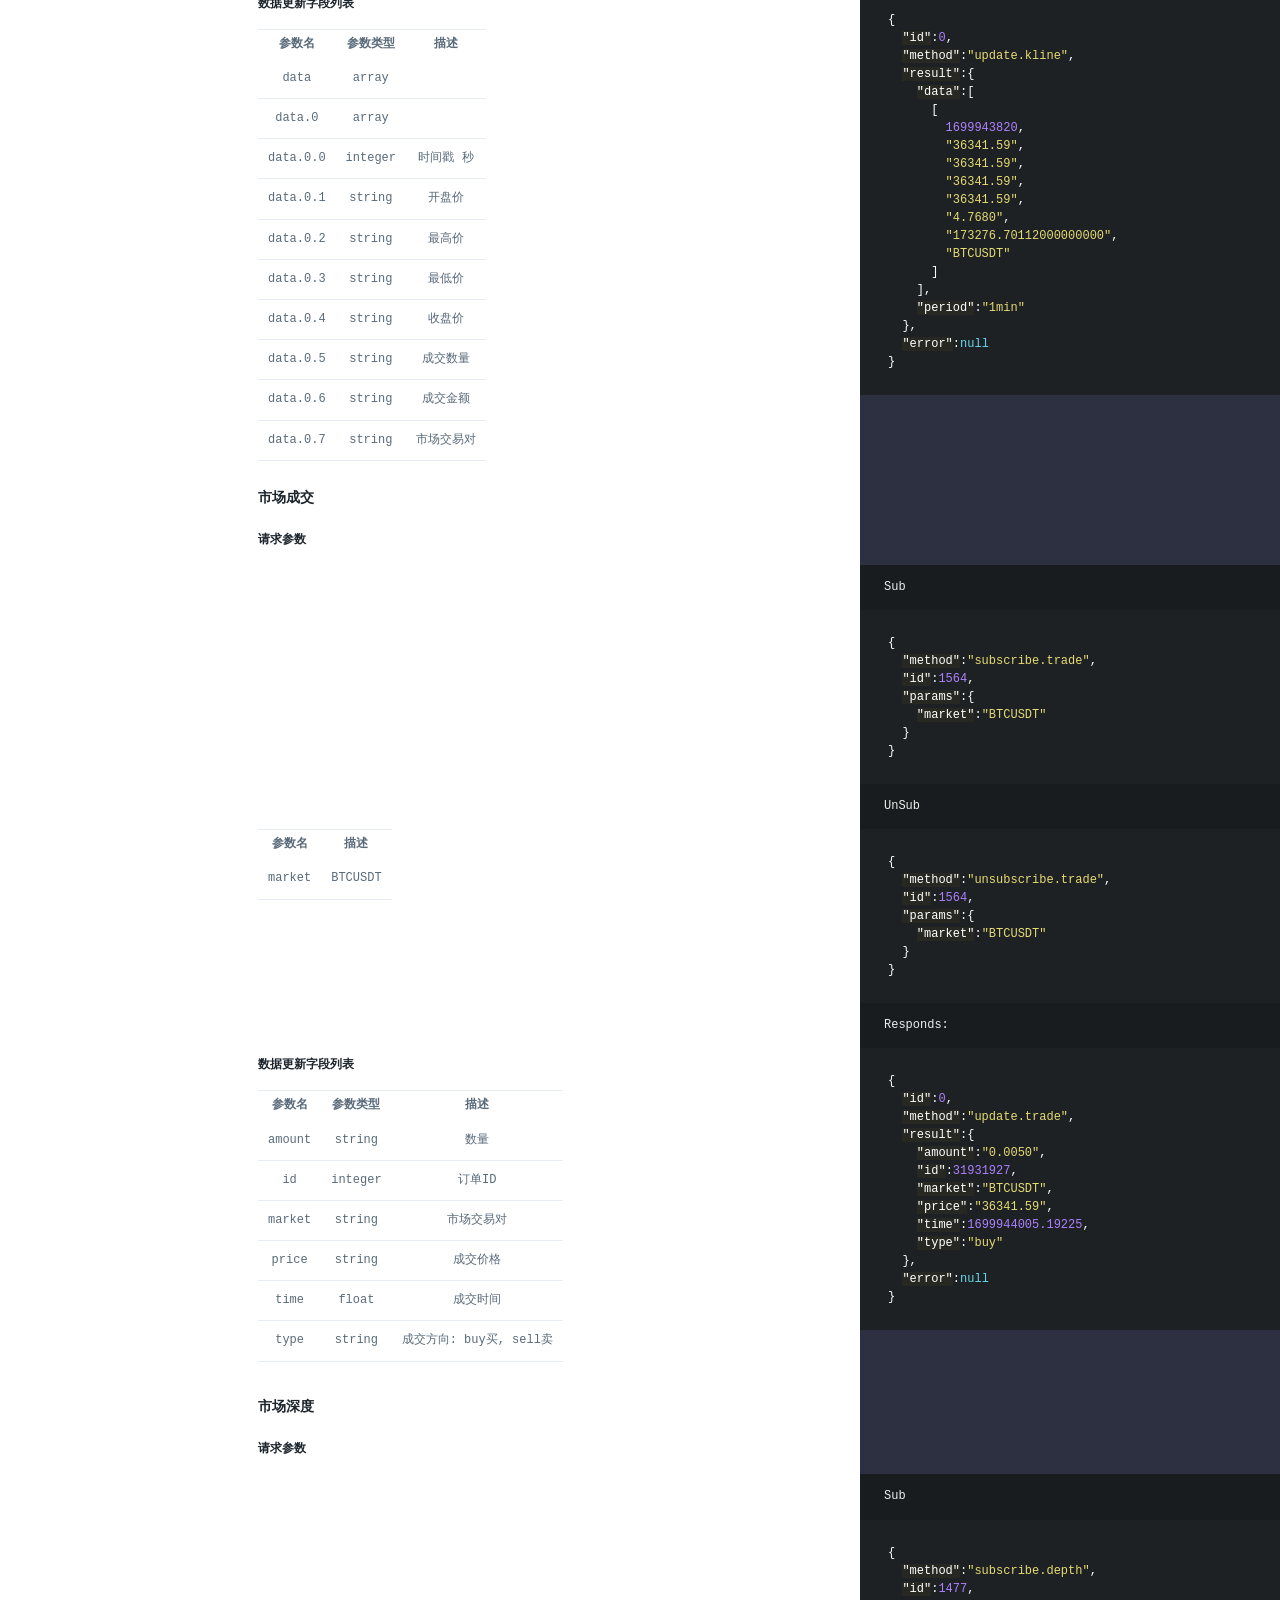
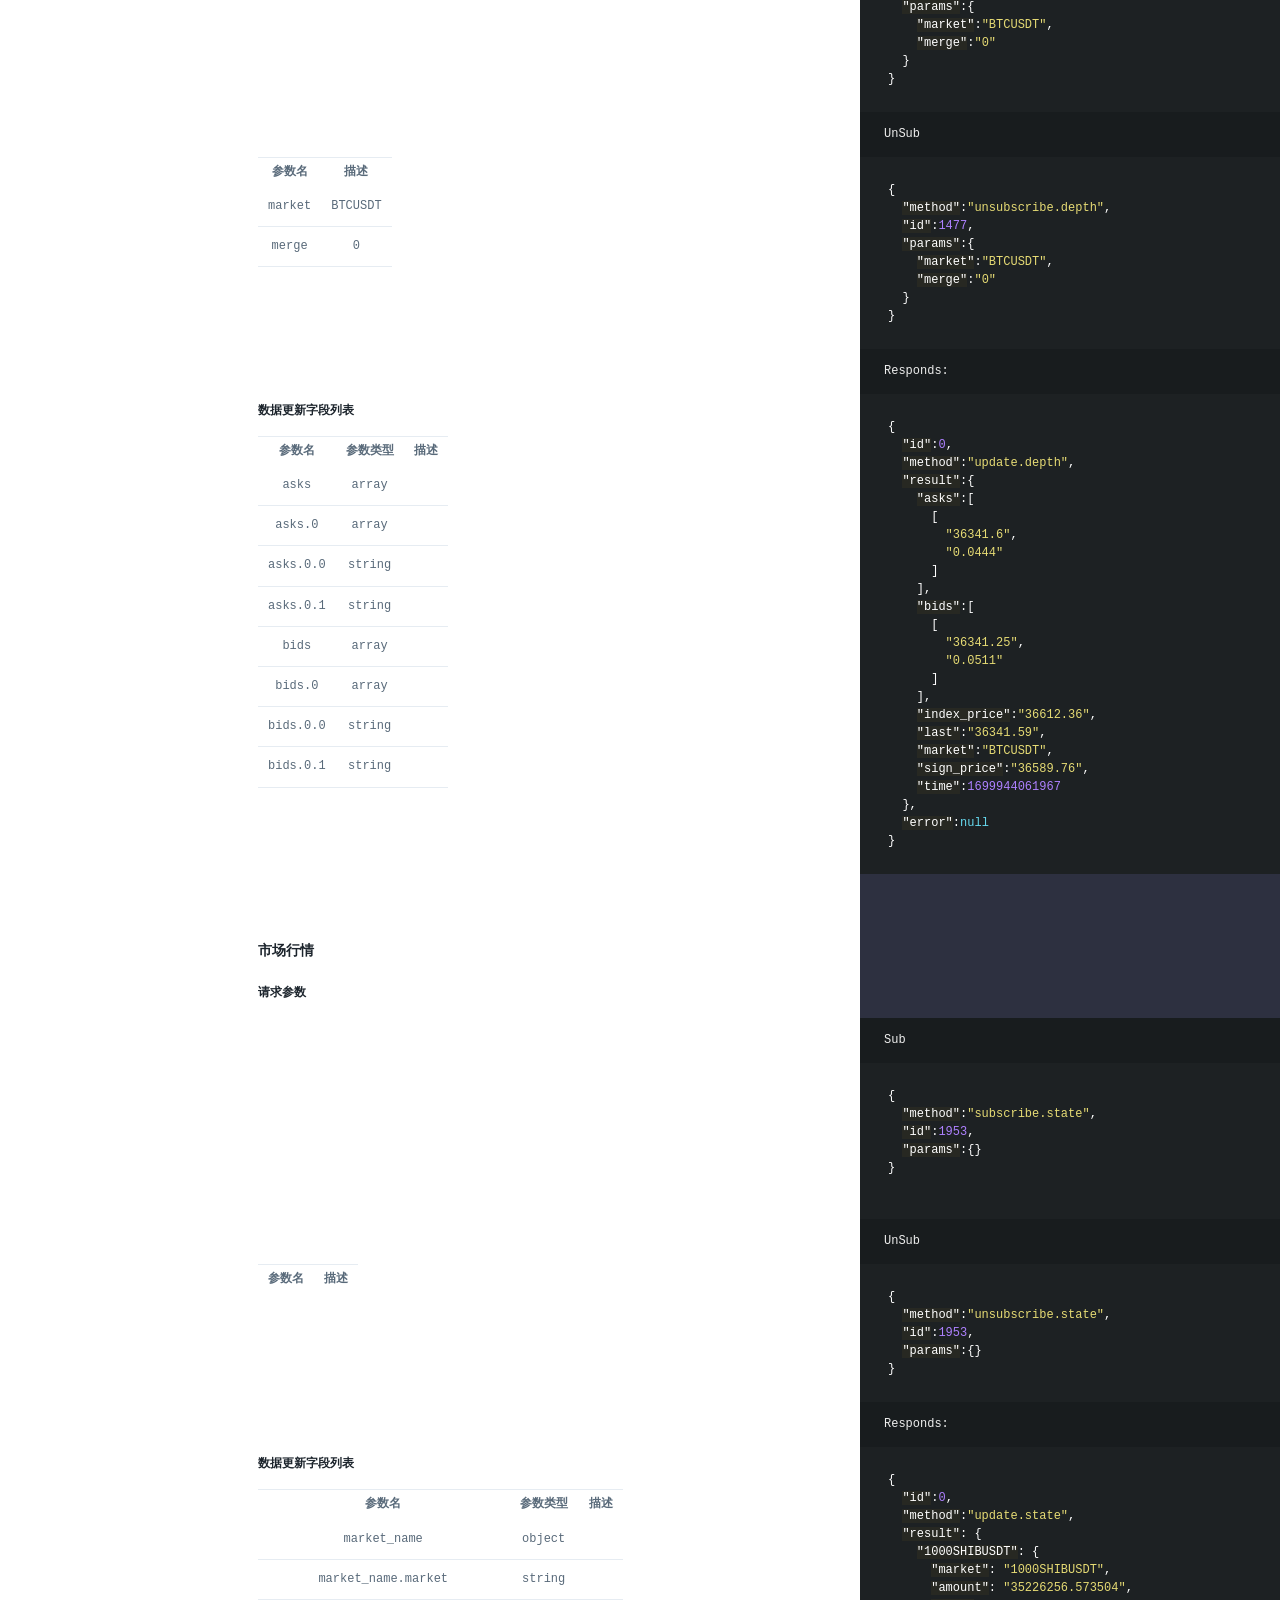
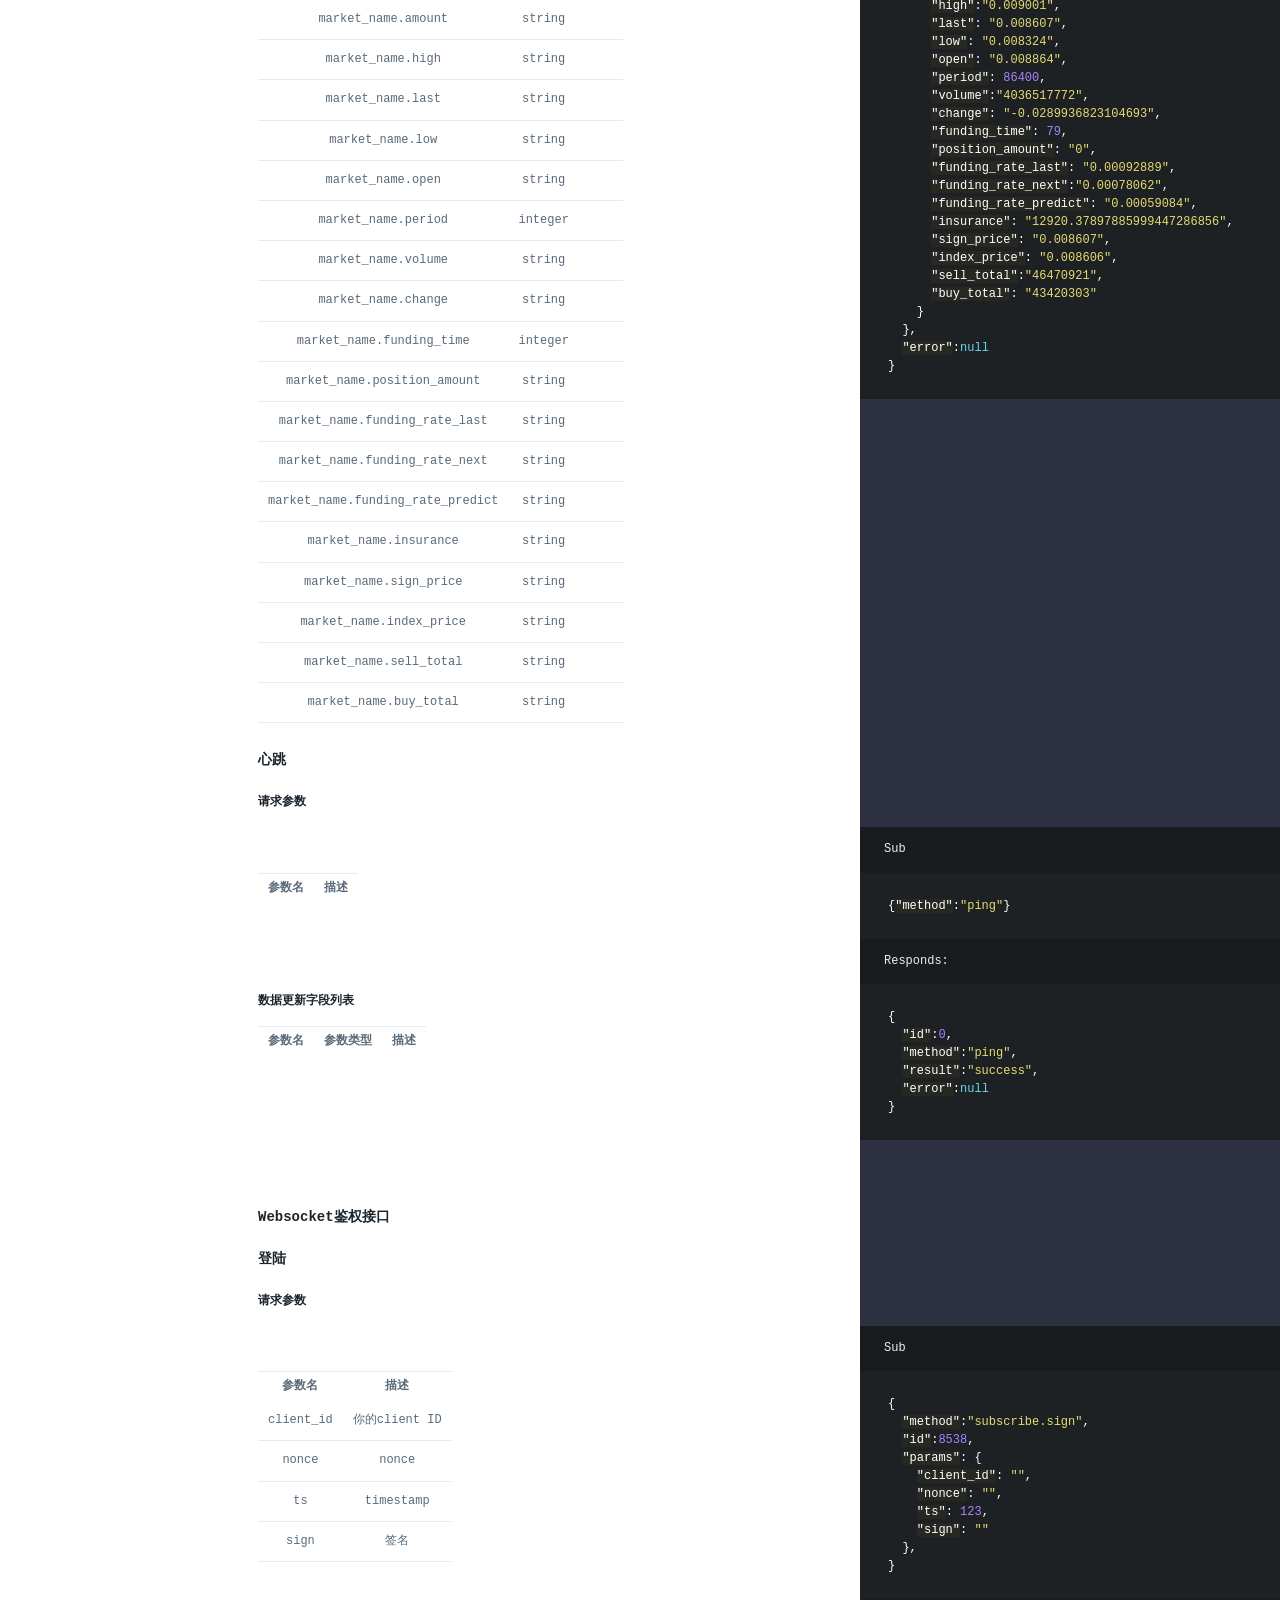
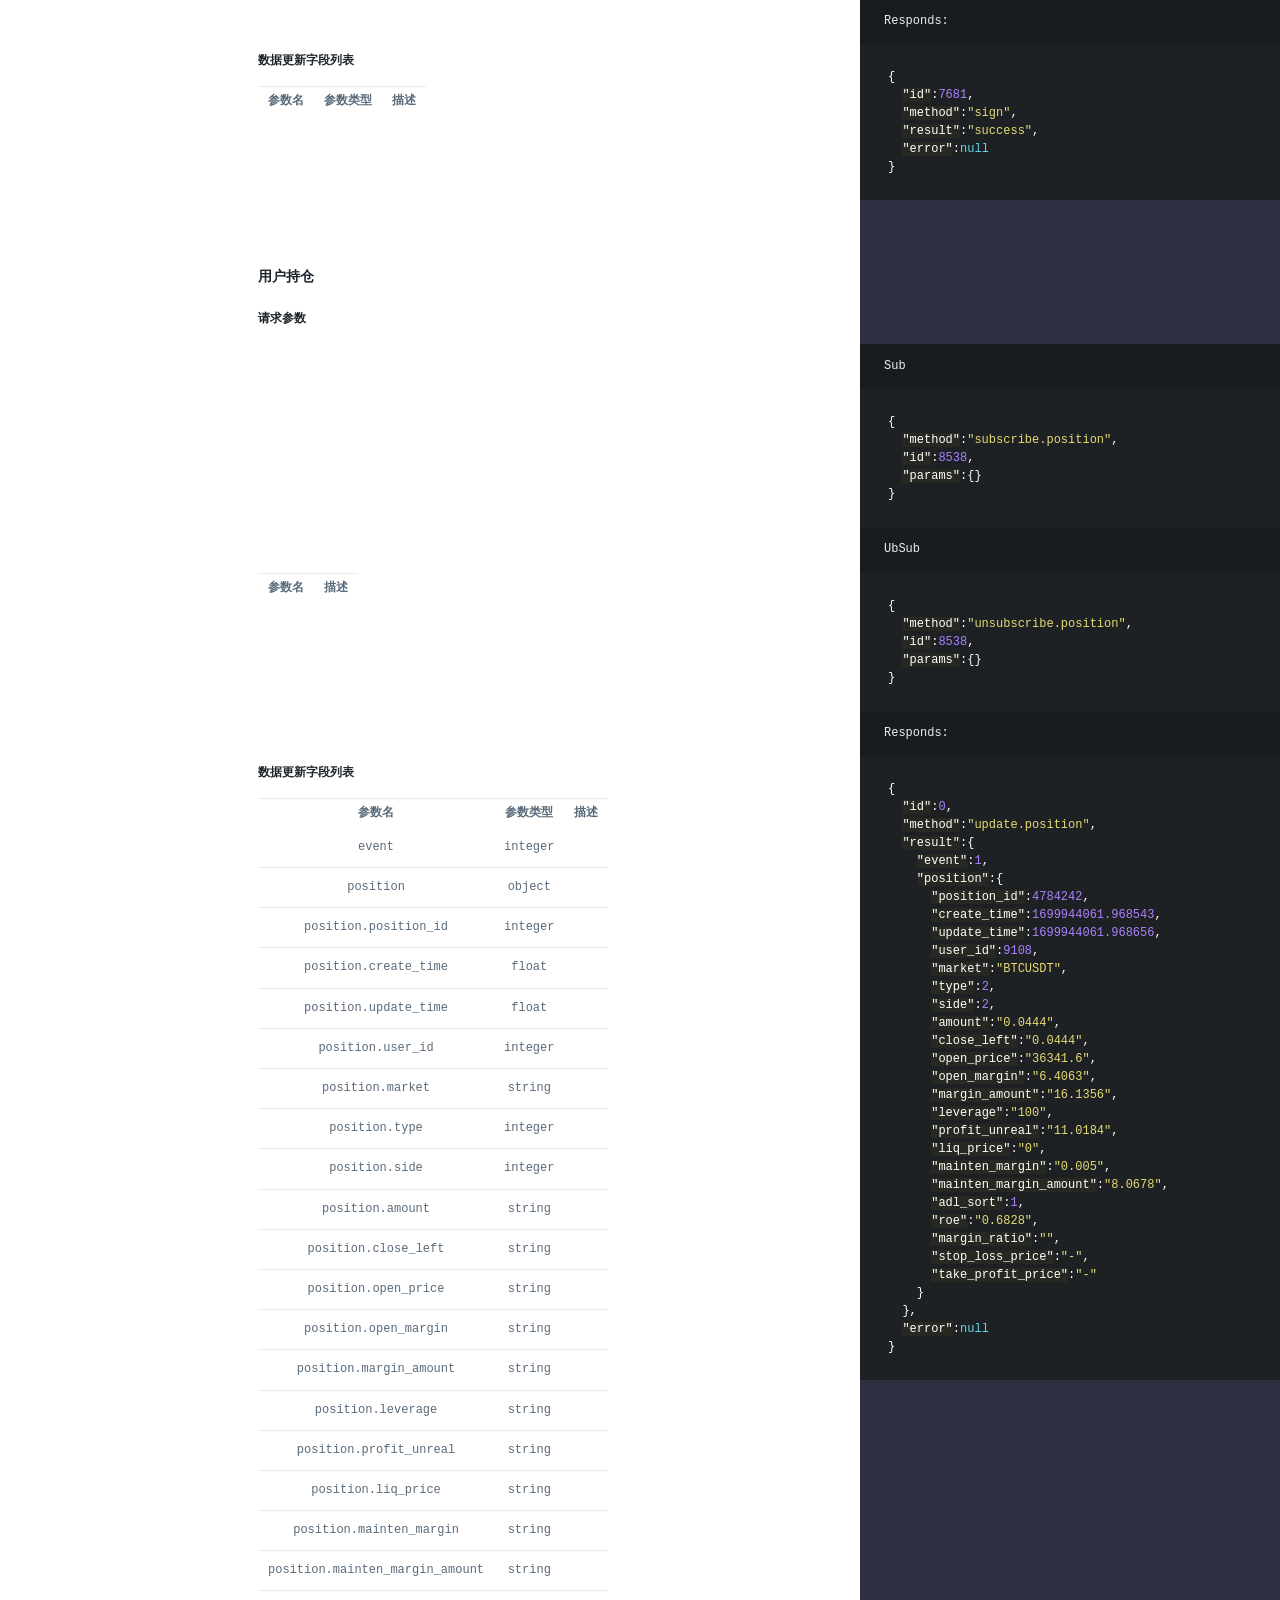
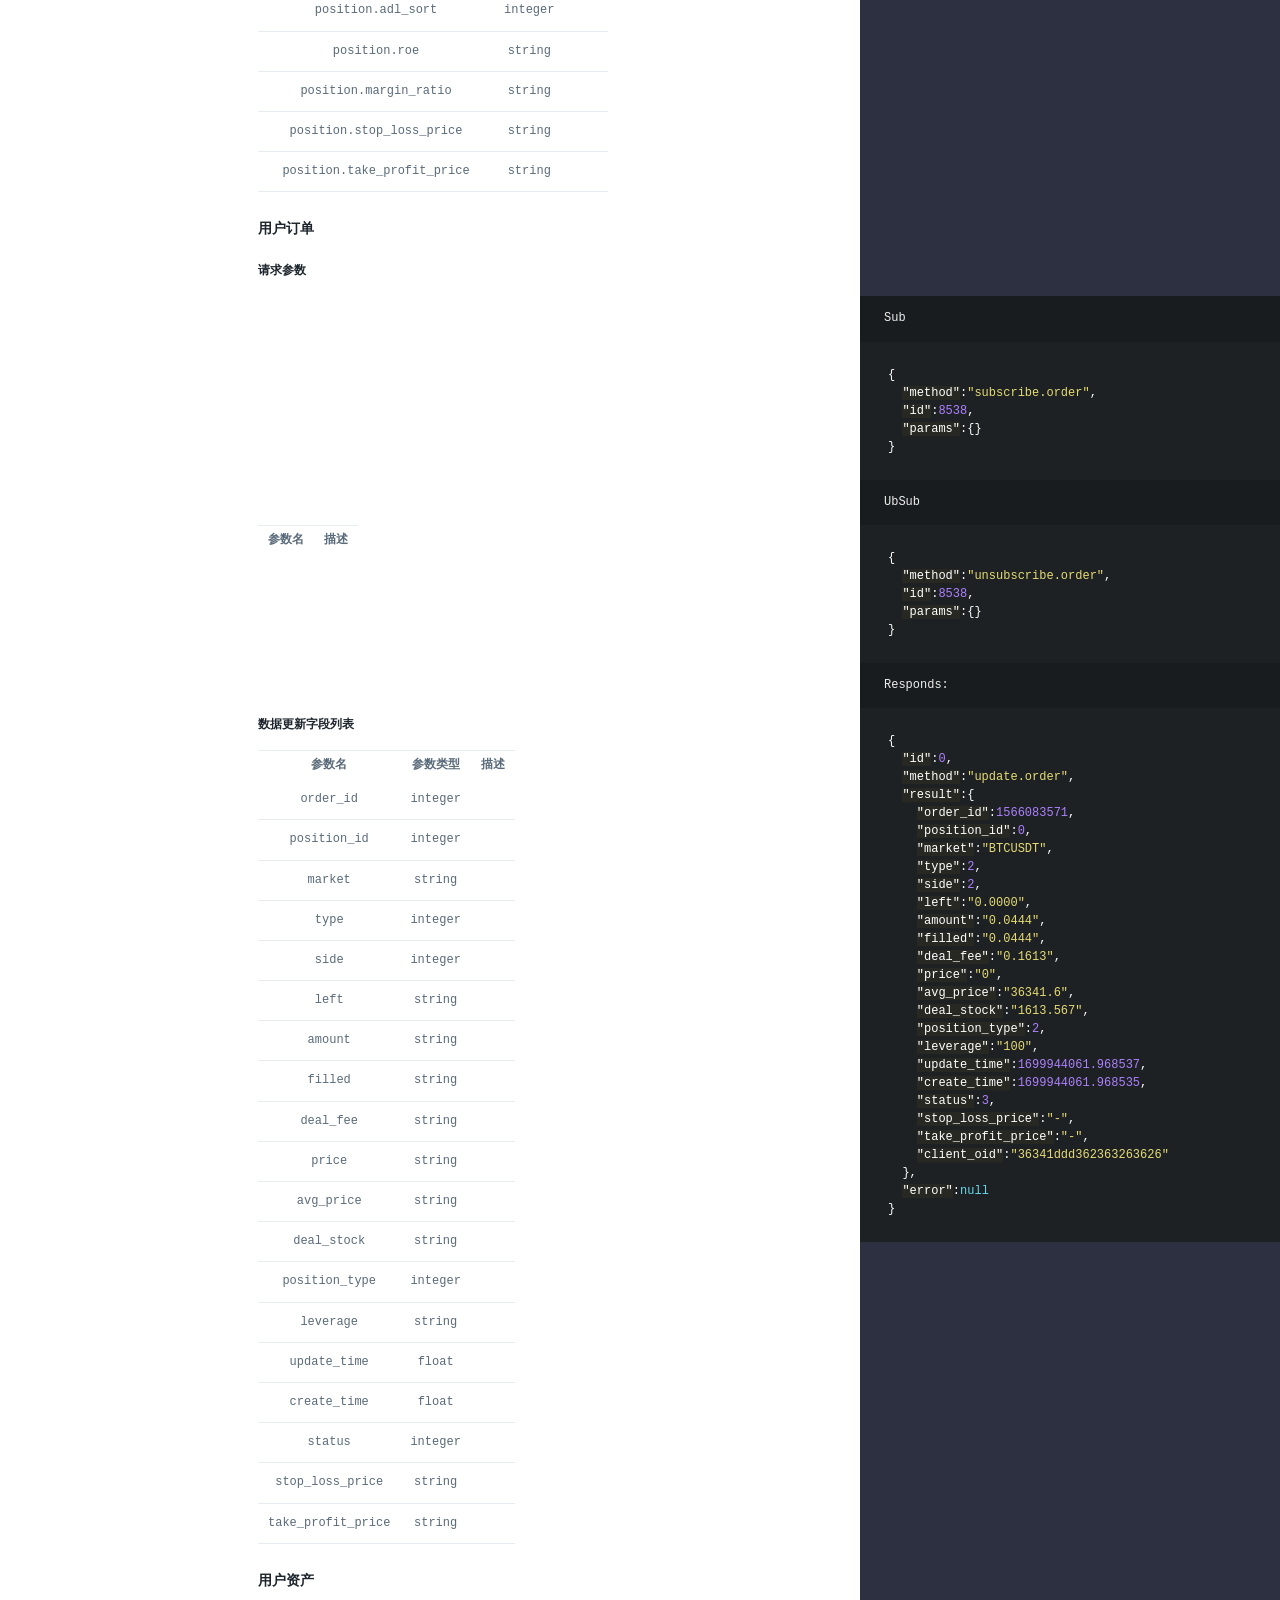
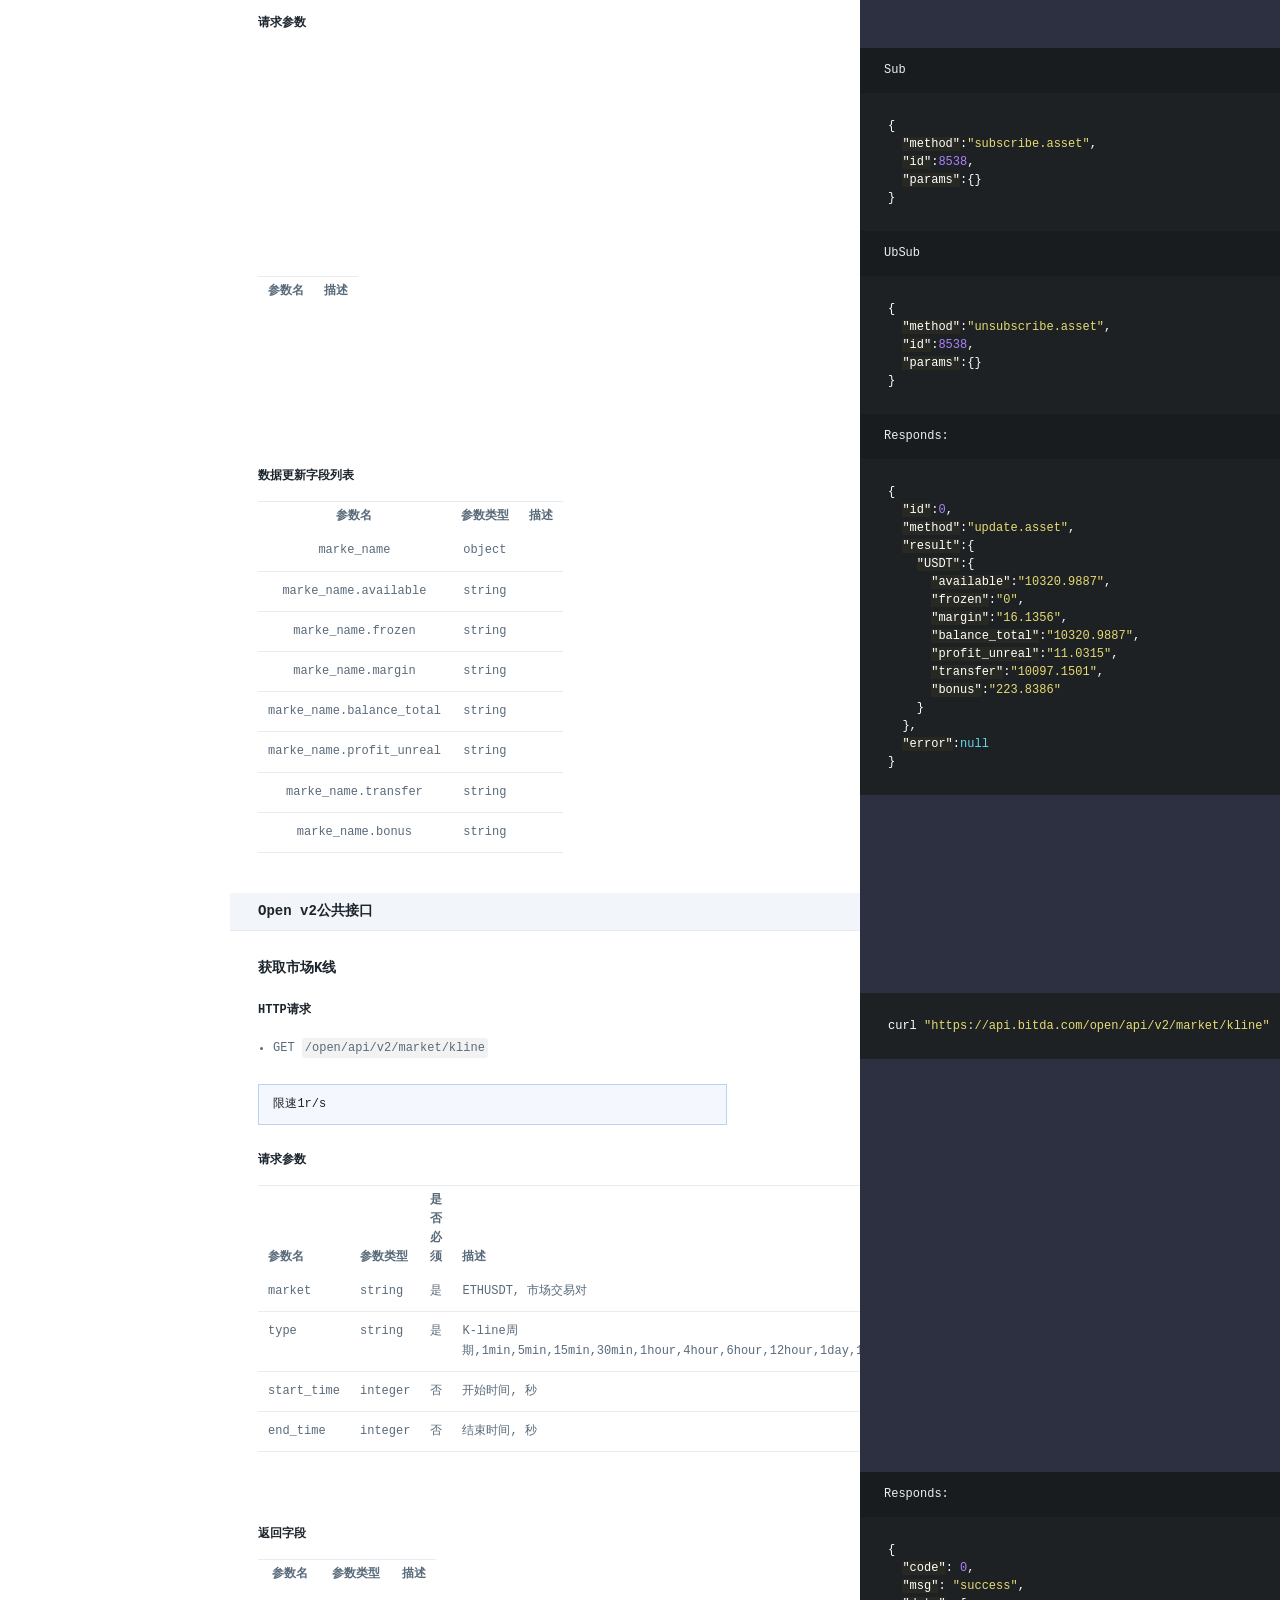
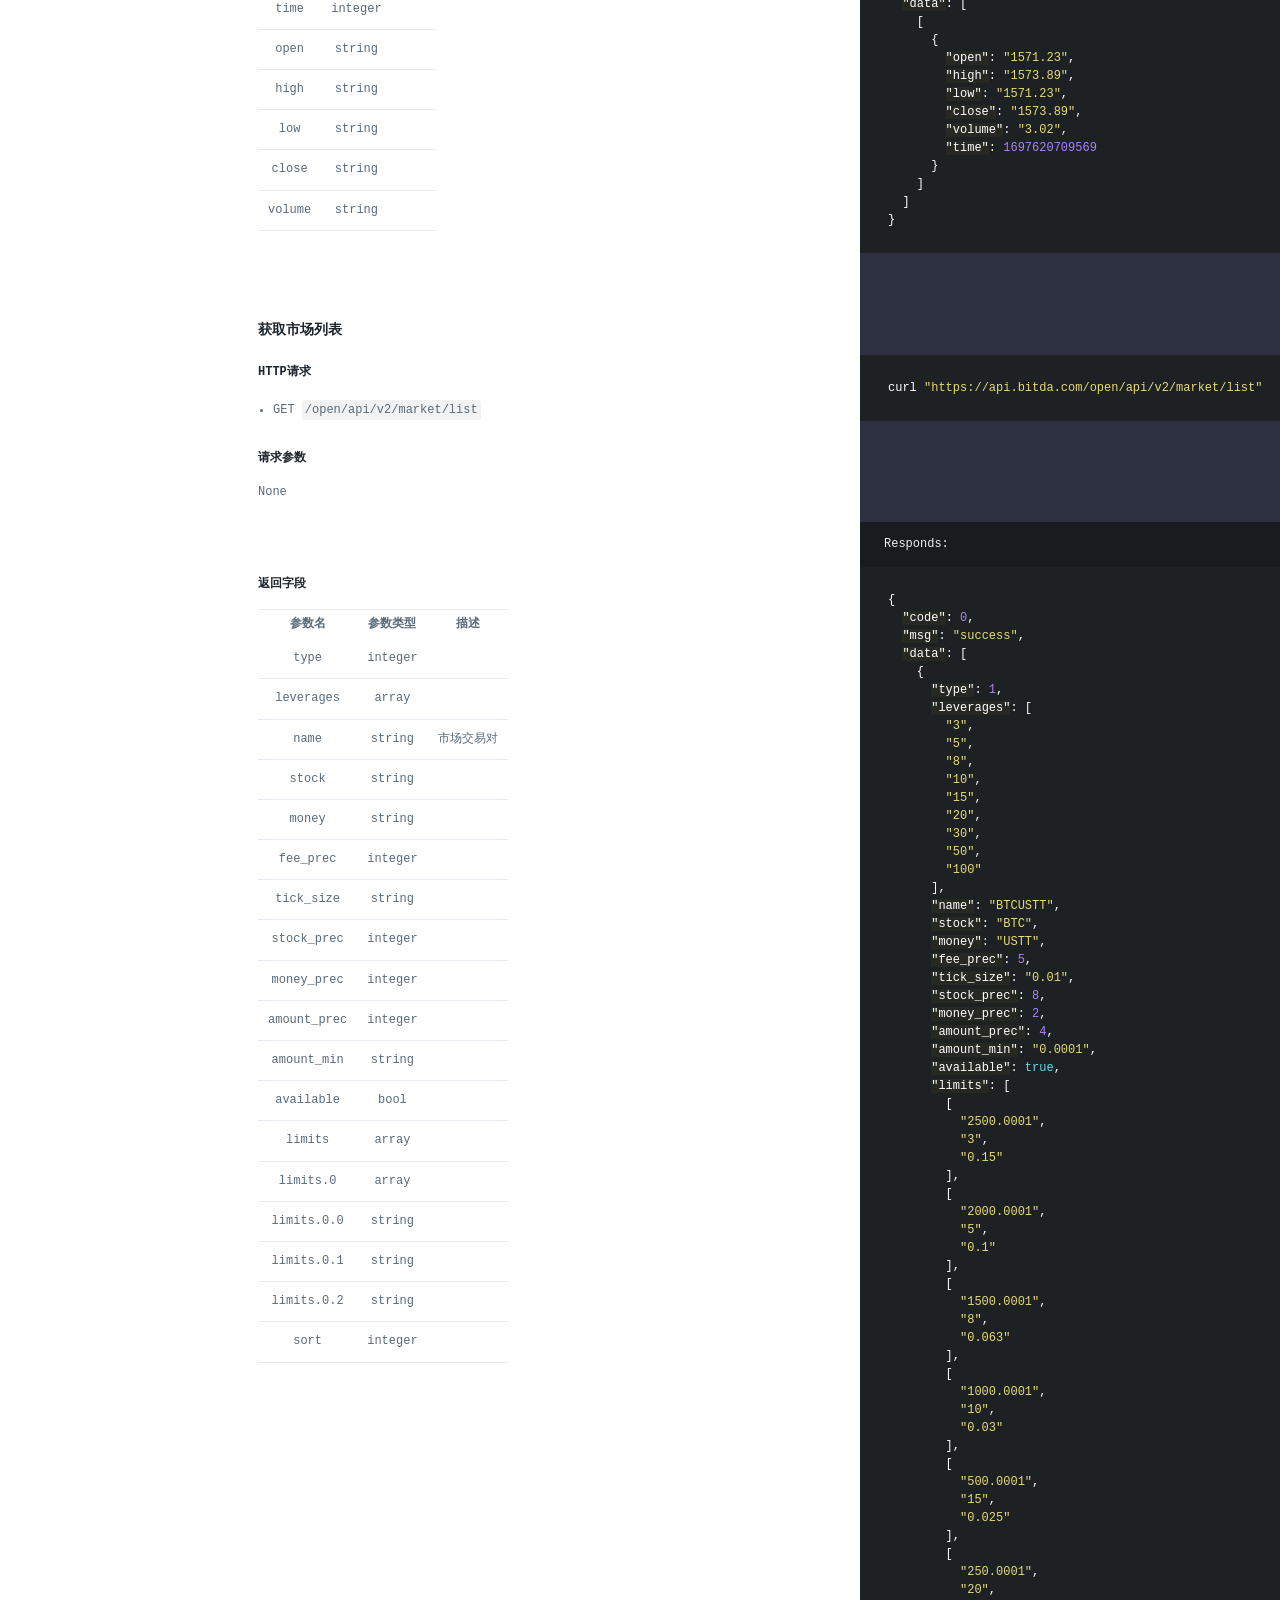
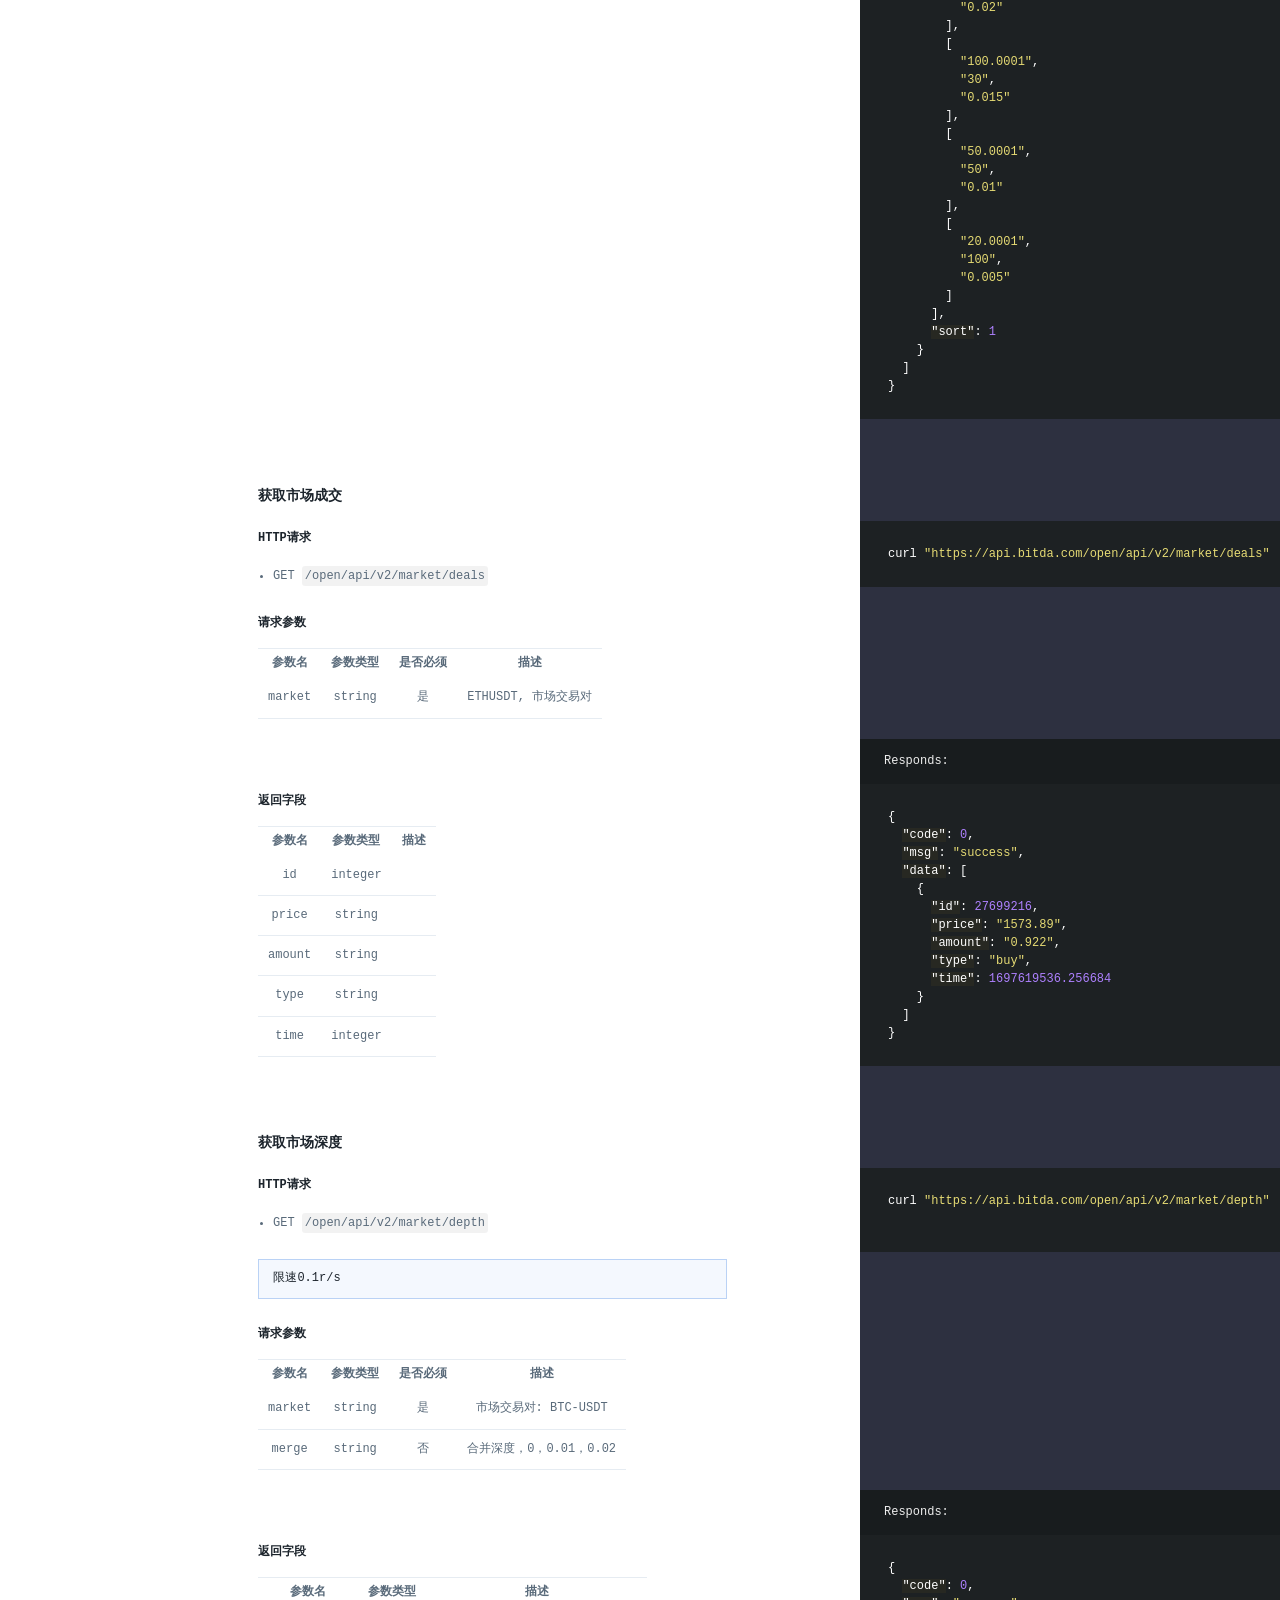
==== commit 4fb8c748: "publish: update generated from commit 8d5d4740db9d345a87e8544c89331e324618338b" ====
--- a/futures/v1/cn/index.html
+++ b/futures/v1/cn/index.html
@@ -593,9 +593,9 @@
 </tr>
 </tbody></table>
 <h1 id='2d07d50c97'>接入说明</h1><h2 id='restful-host'>Restful Host:</h2>
-<p>https://ws.bitda.com</p>
+<p>https://api.bitda.com</p>
 <h2 id='websocket-host'>Websocket Host:</h2>
-<p>futures
+<p>合约交易 
     wss://ws.bitda.com/wsf</p>
 <h2 id='17fef2a7cd'>鉴权说明</h2>
 <ol>
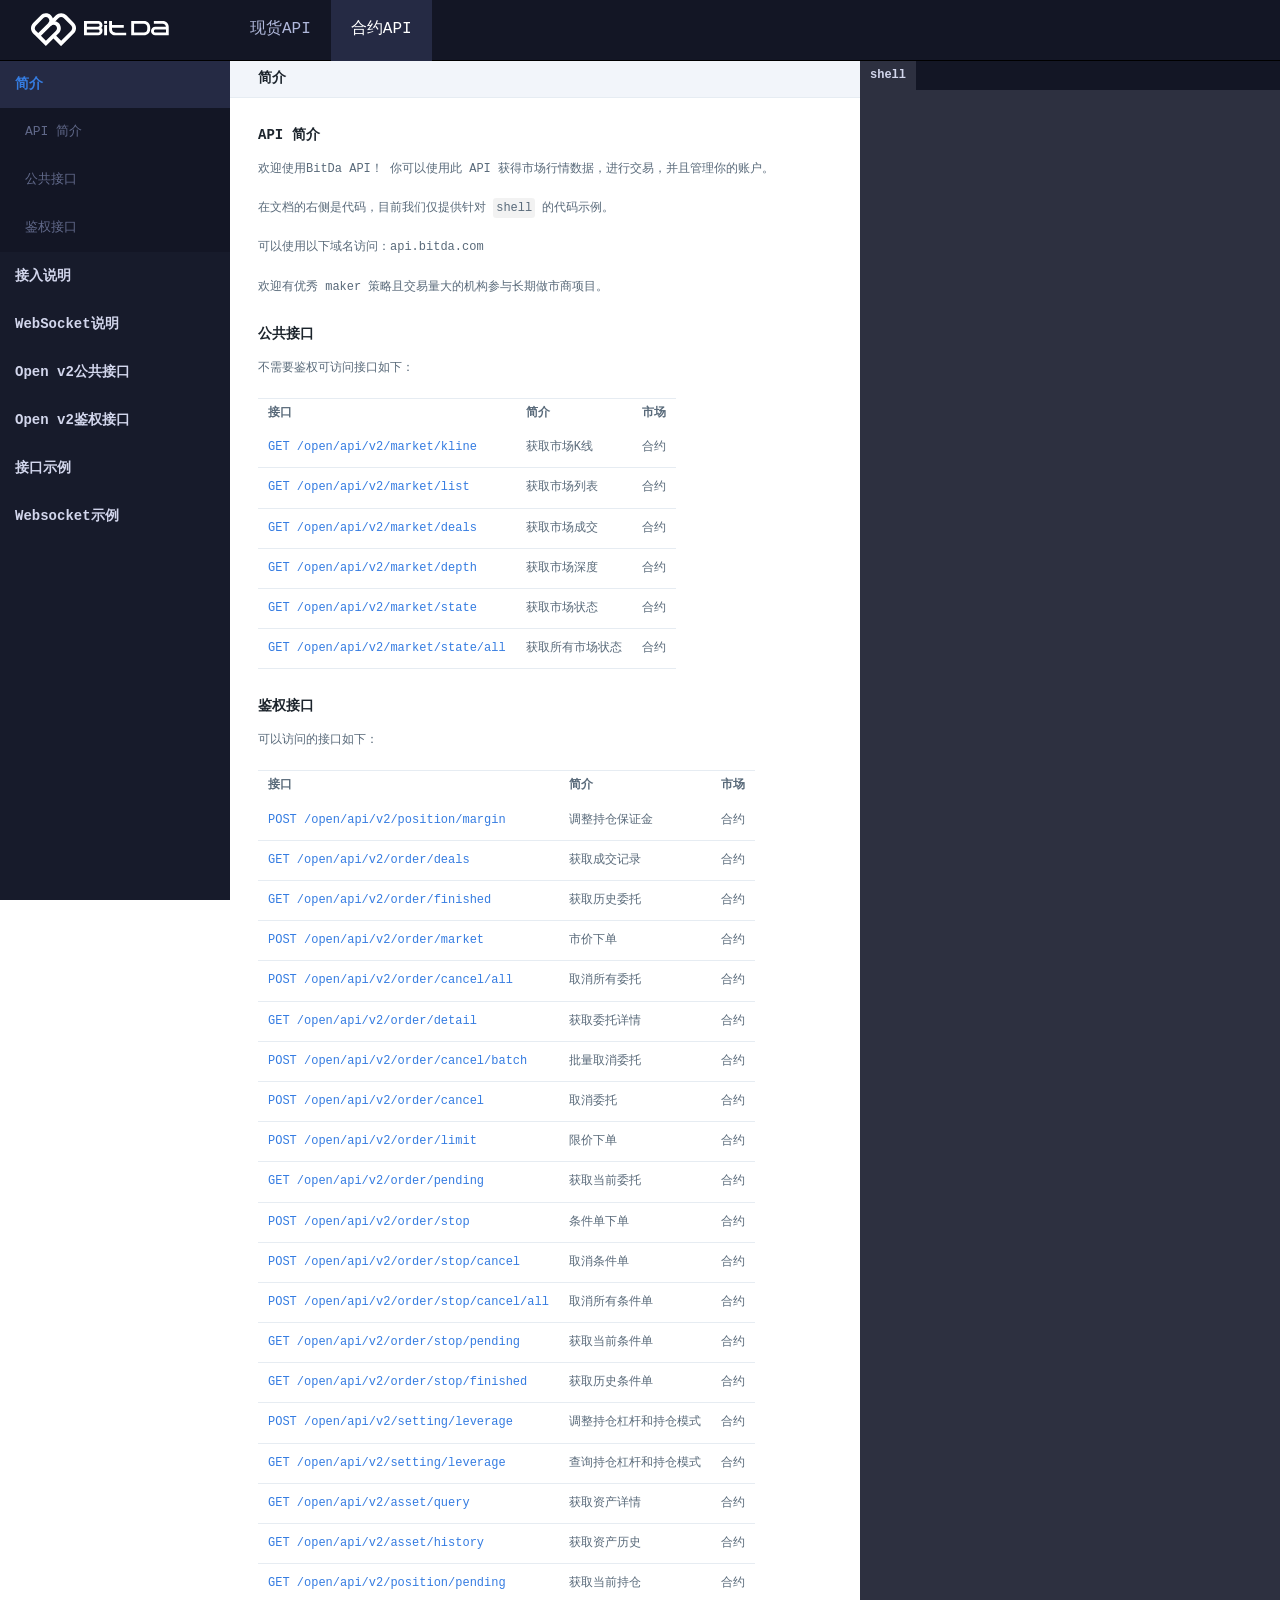
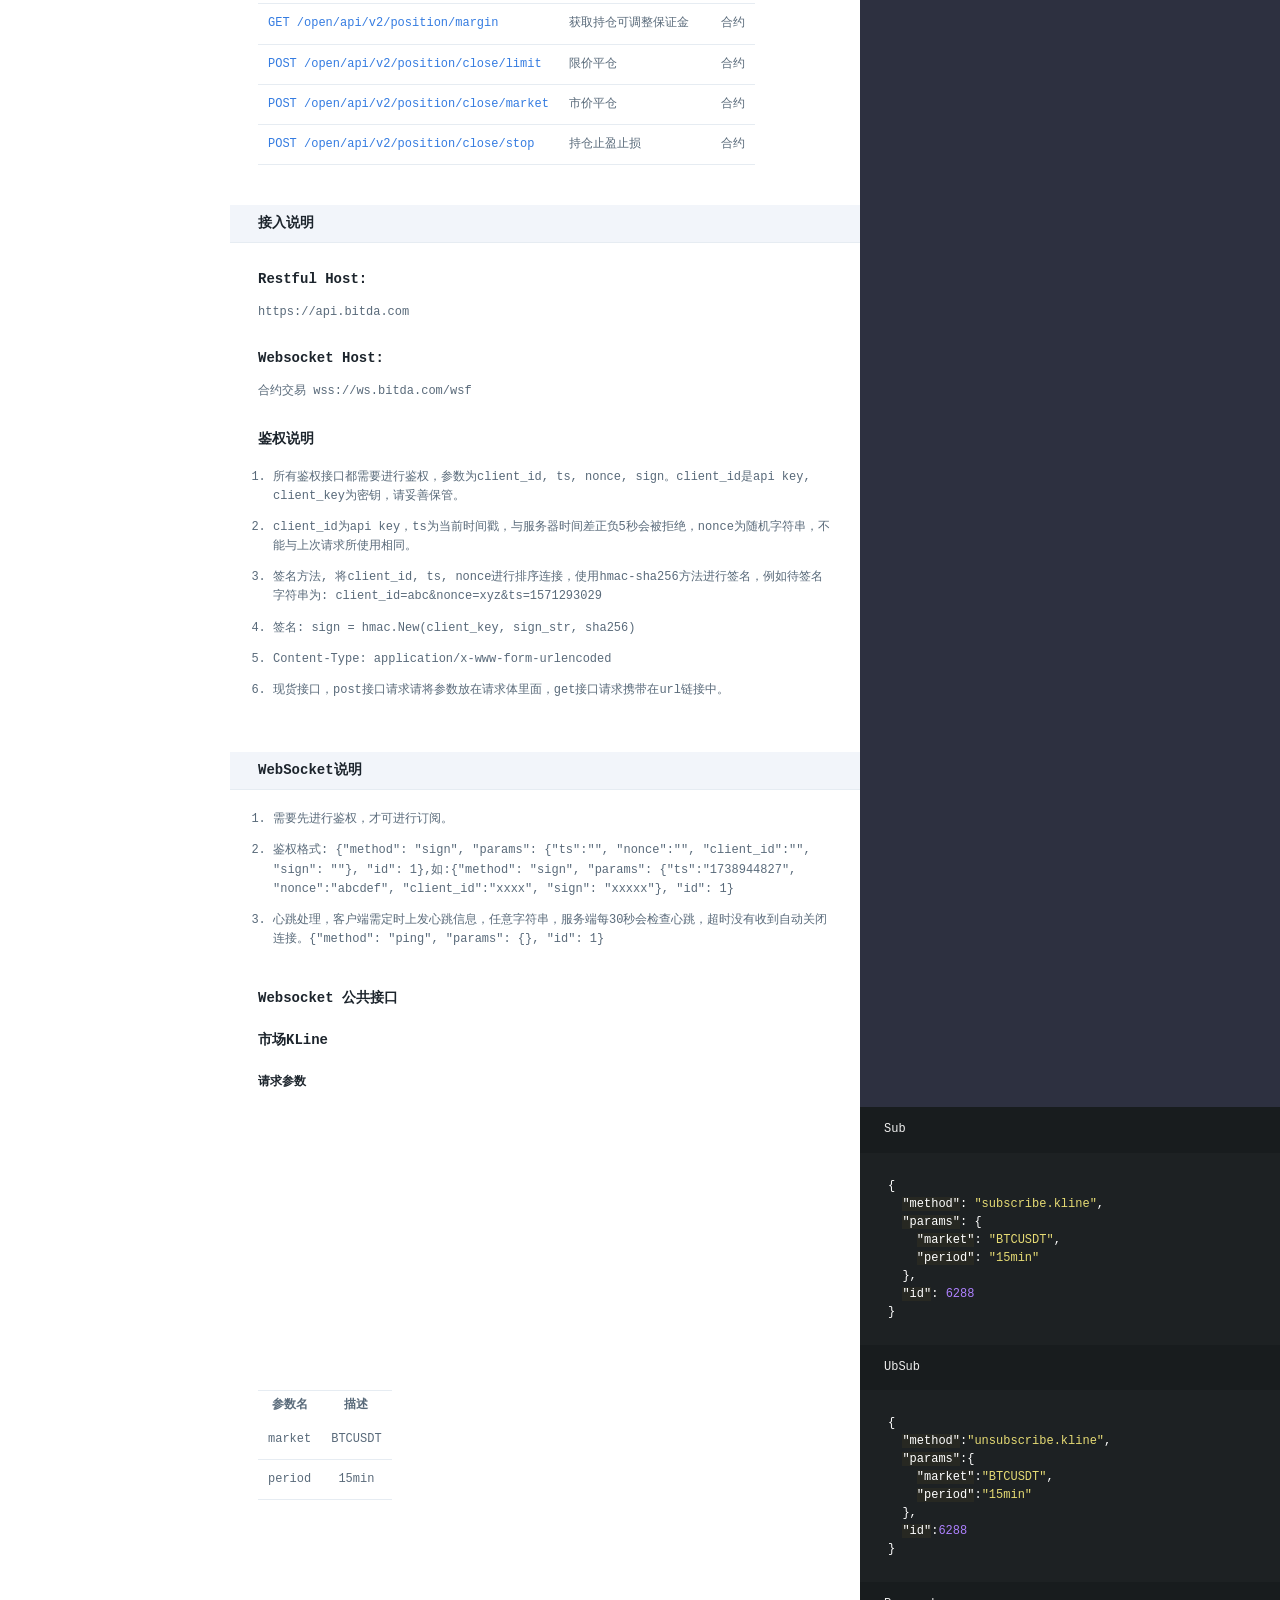
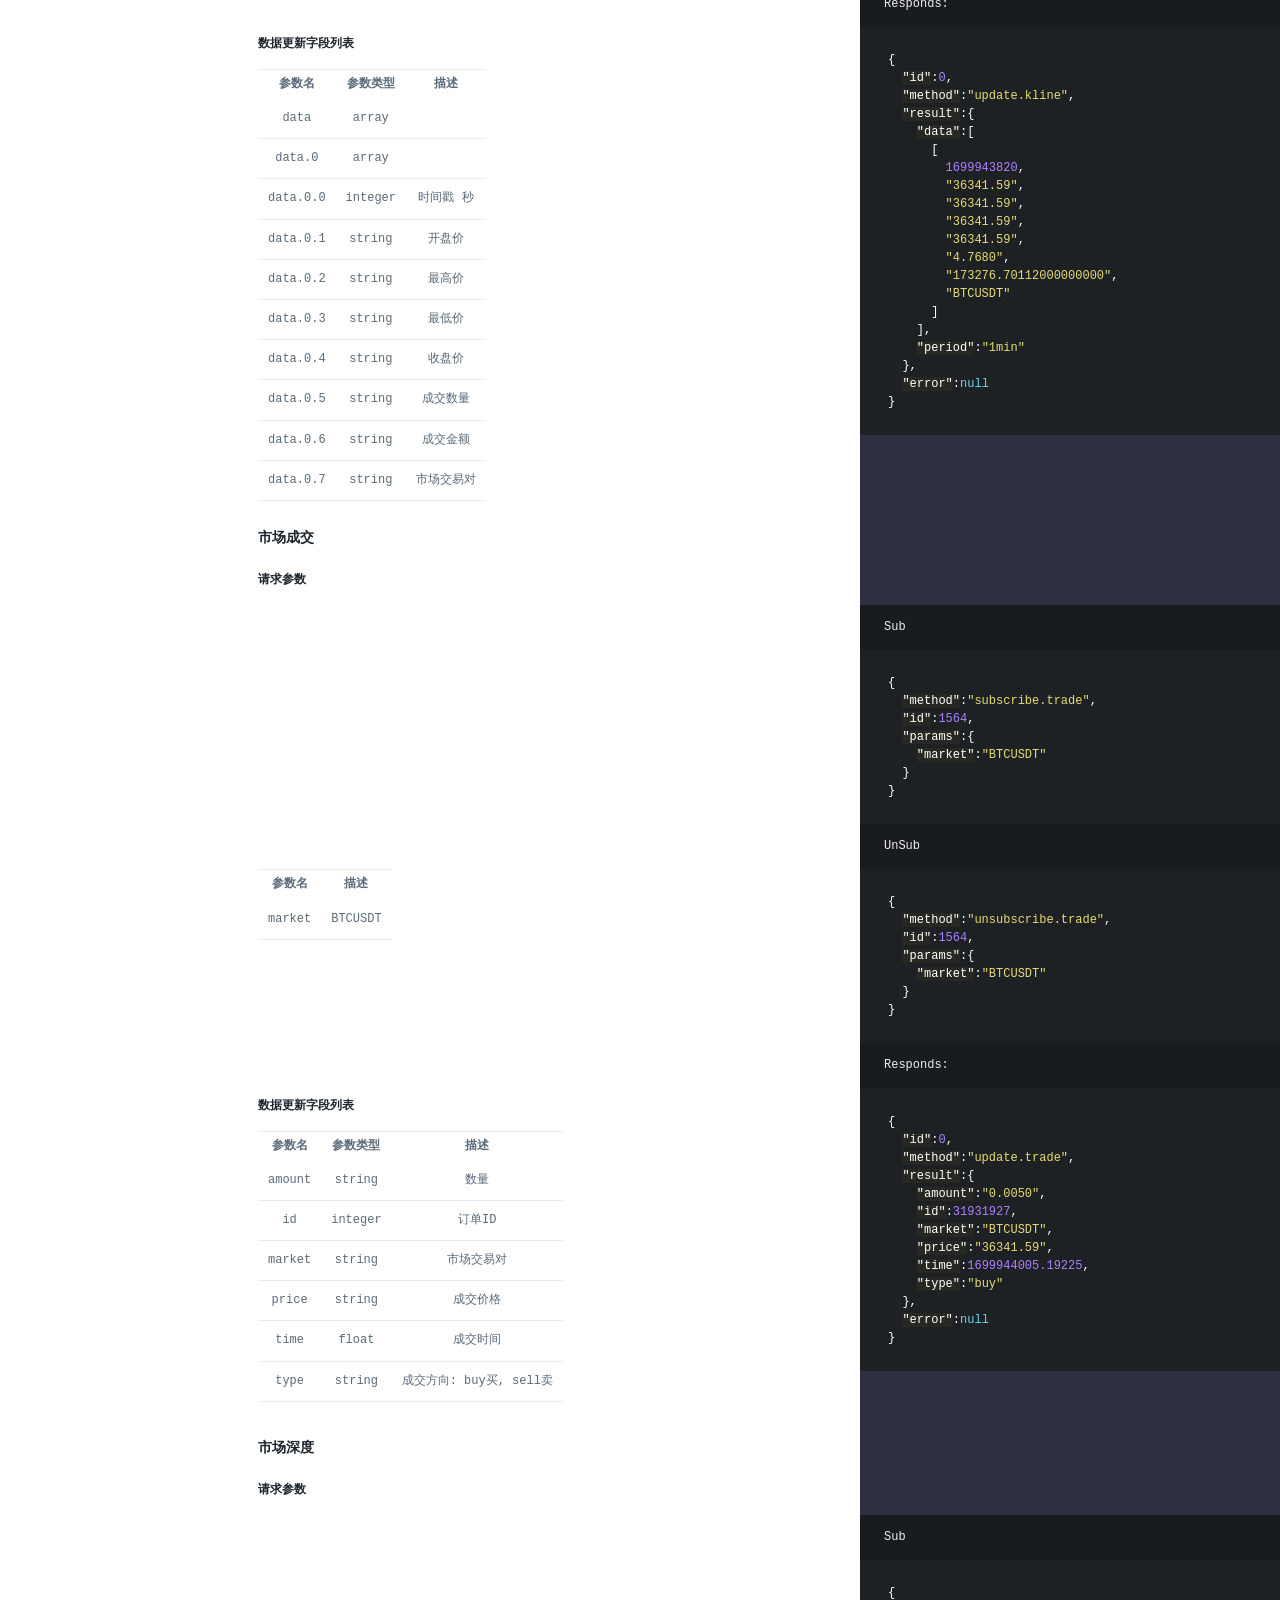
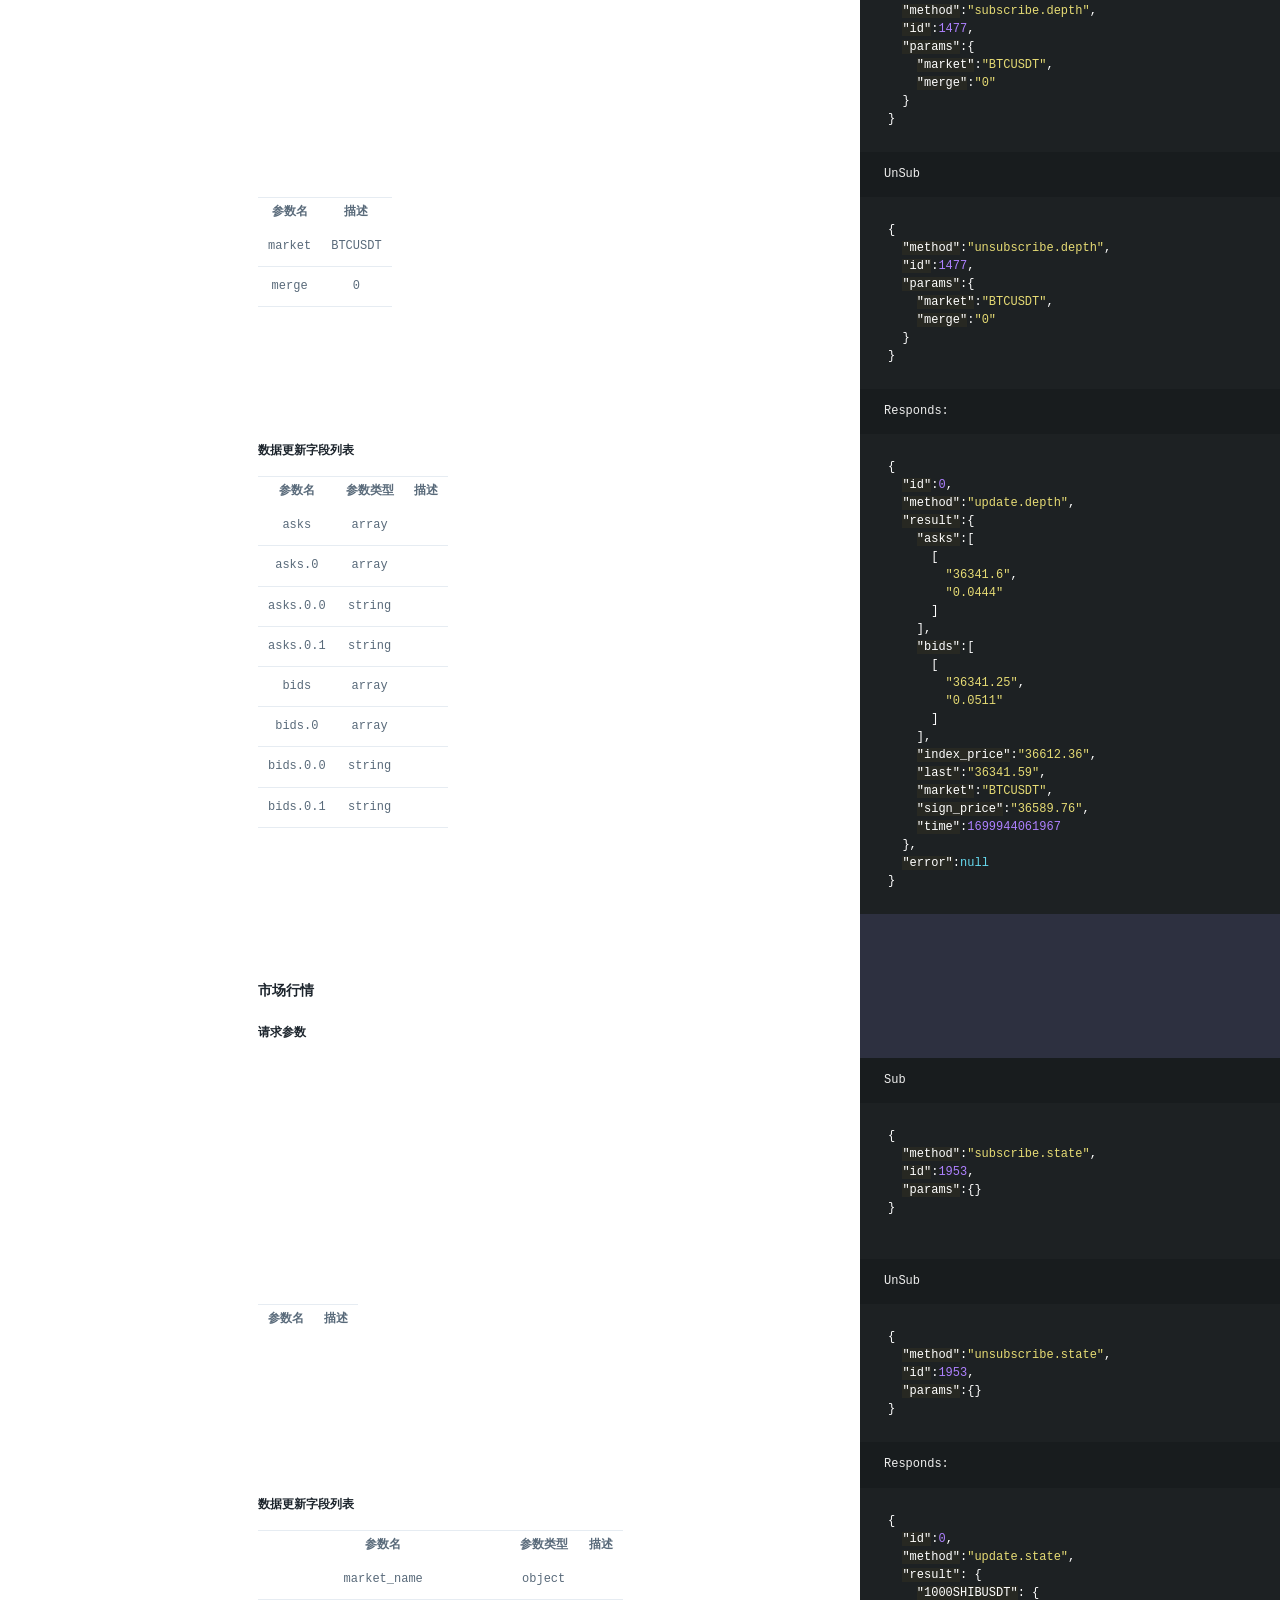
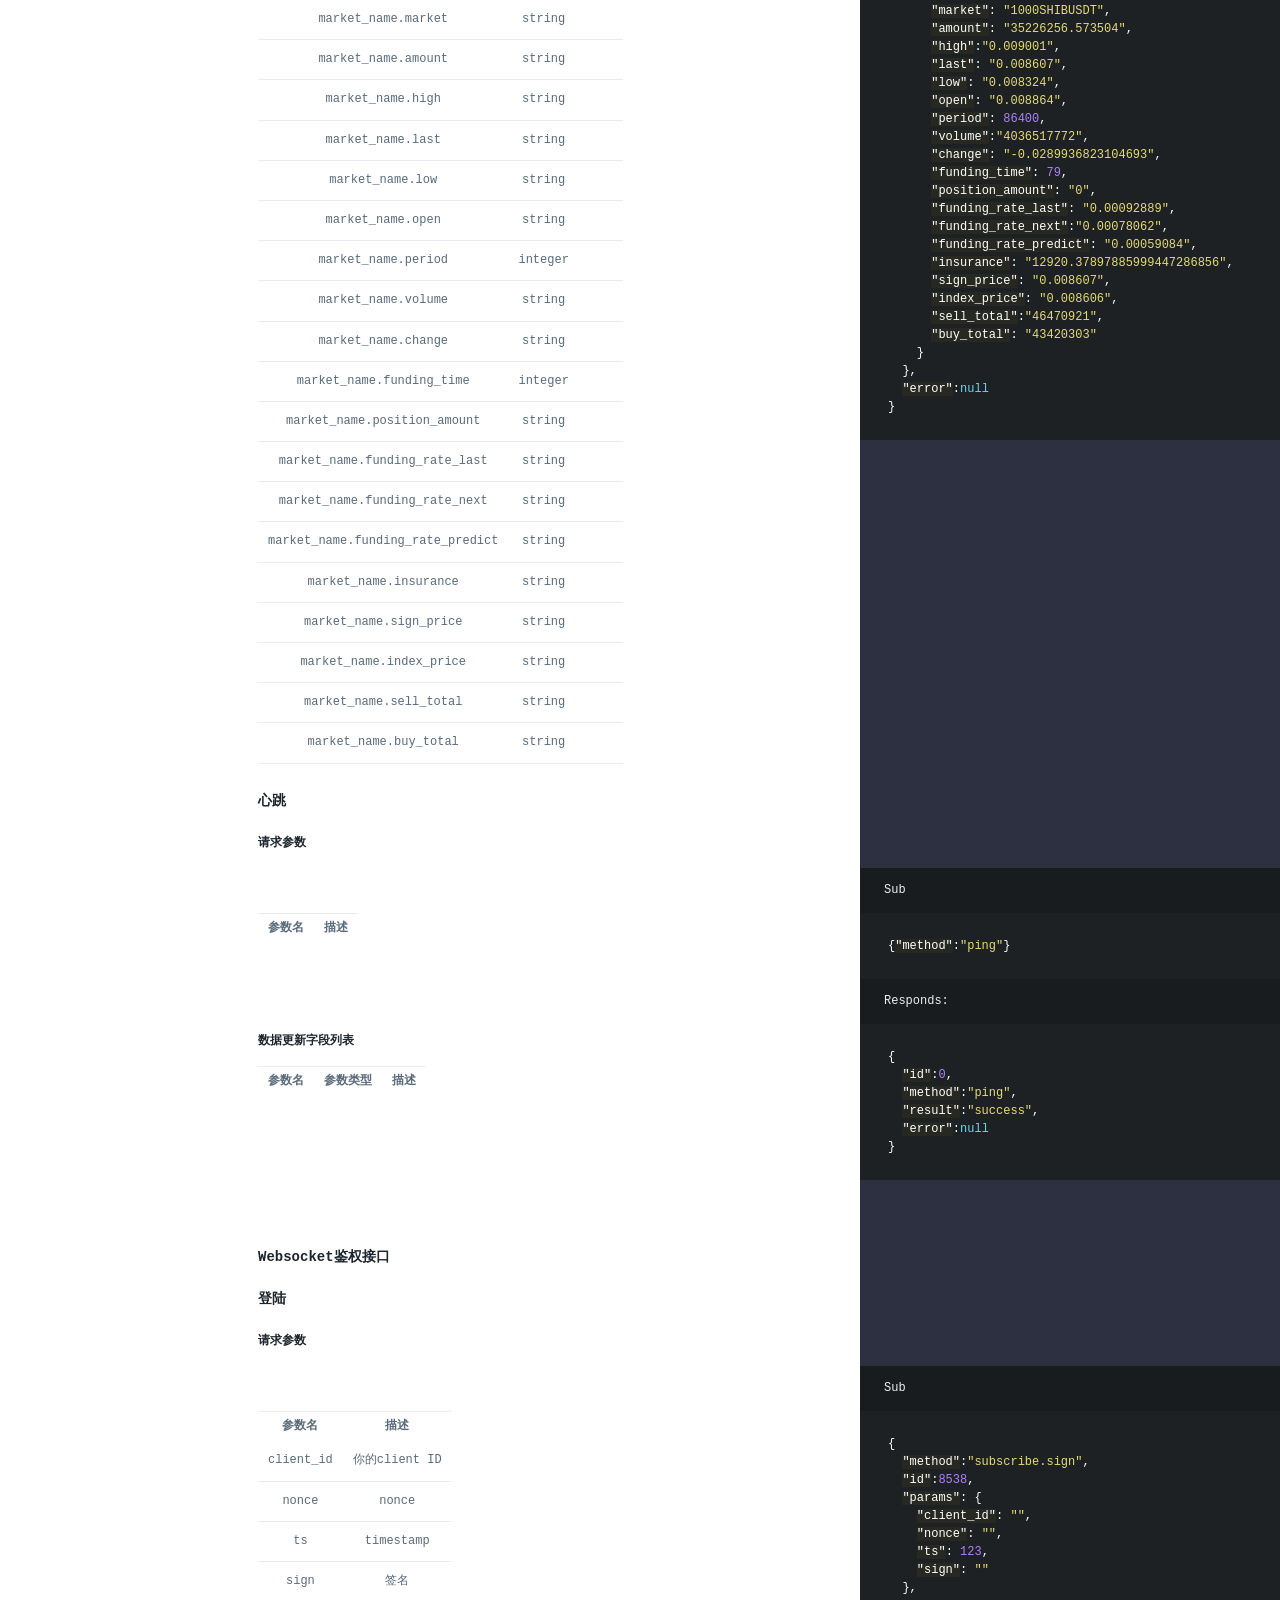
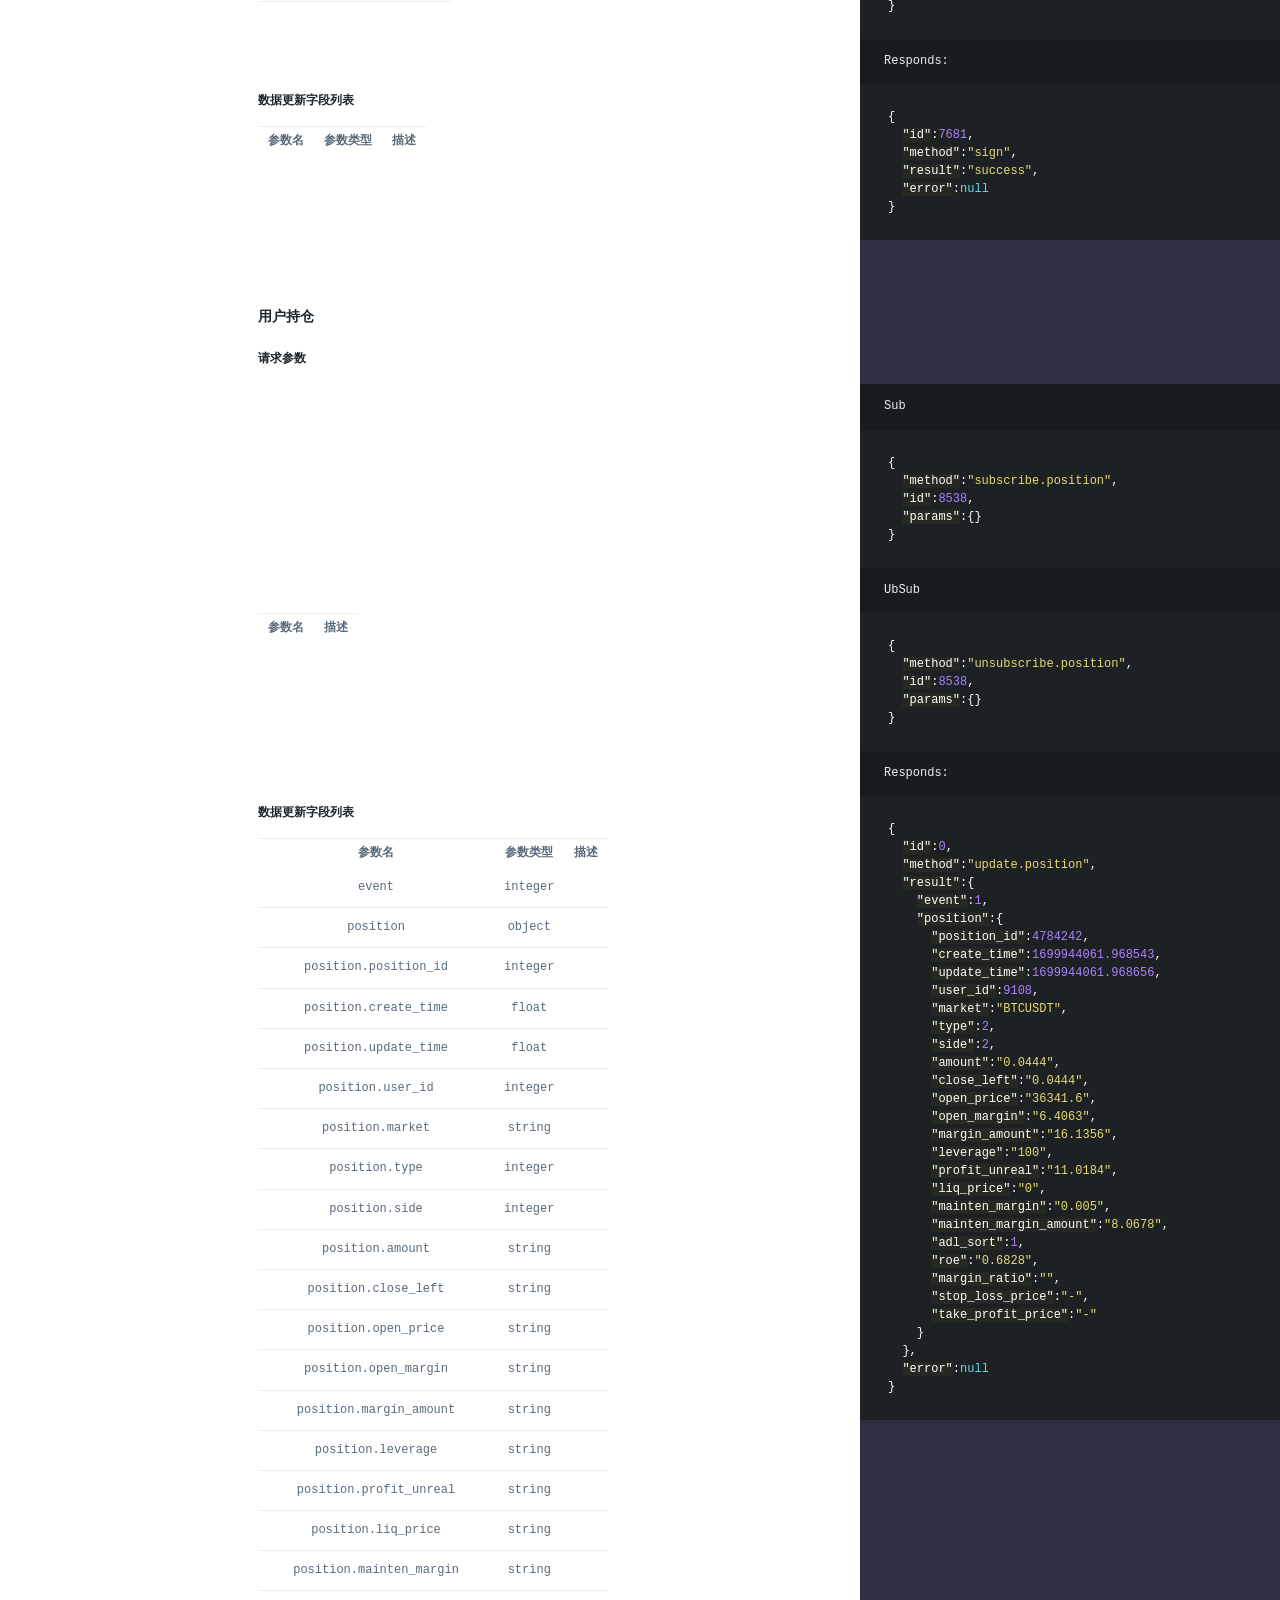
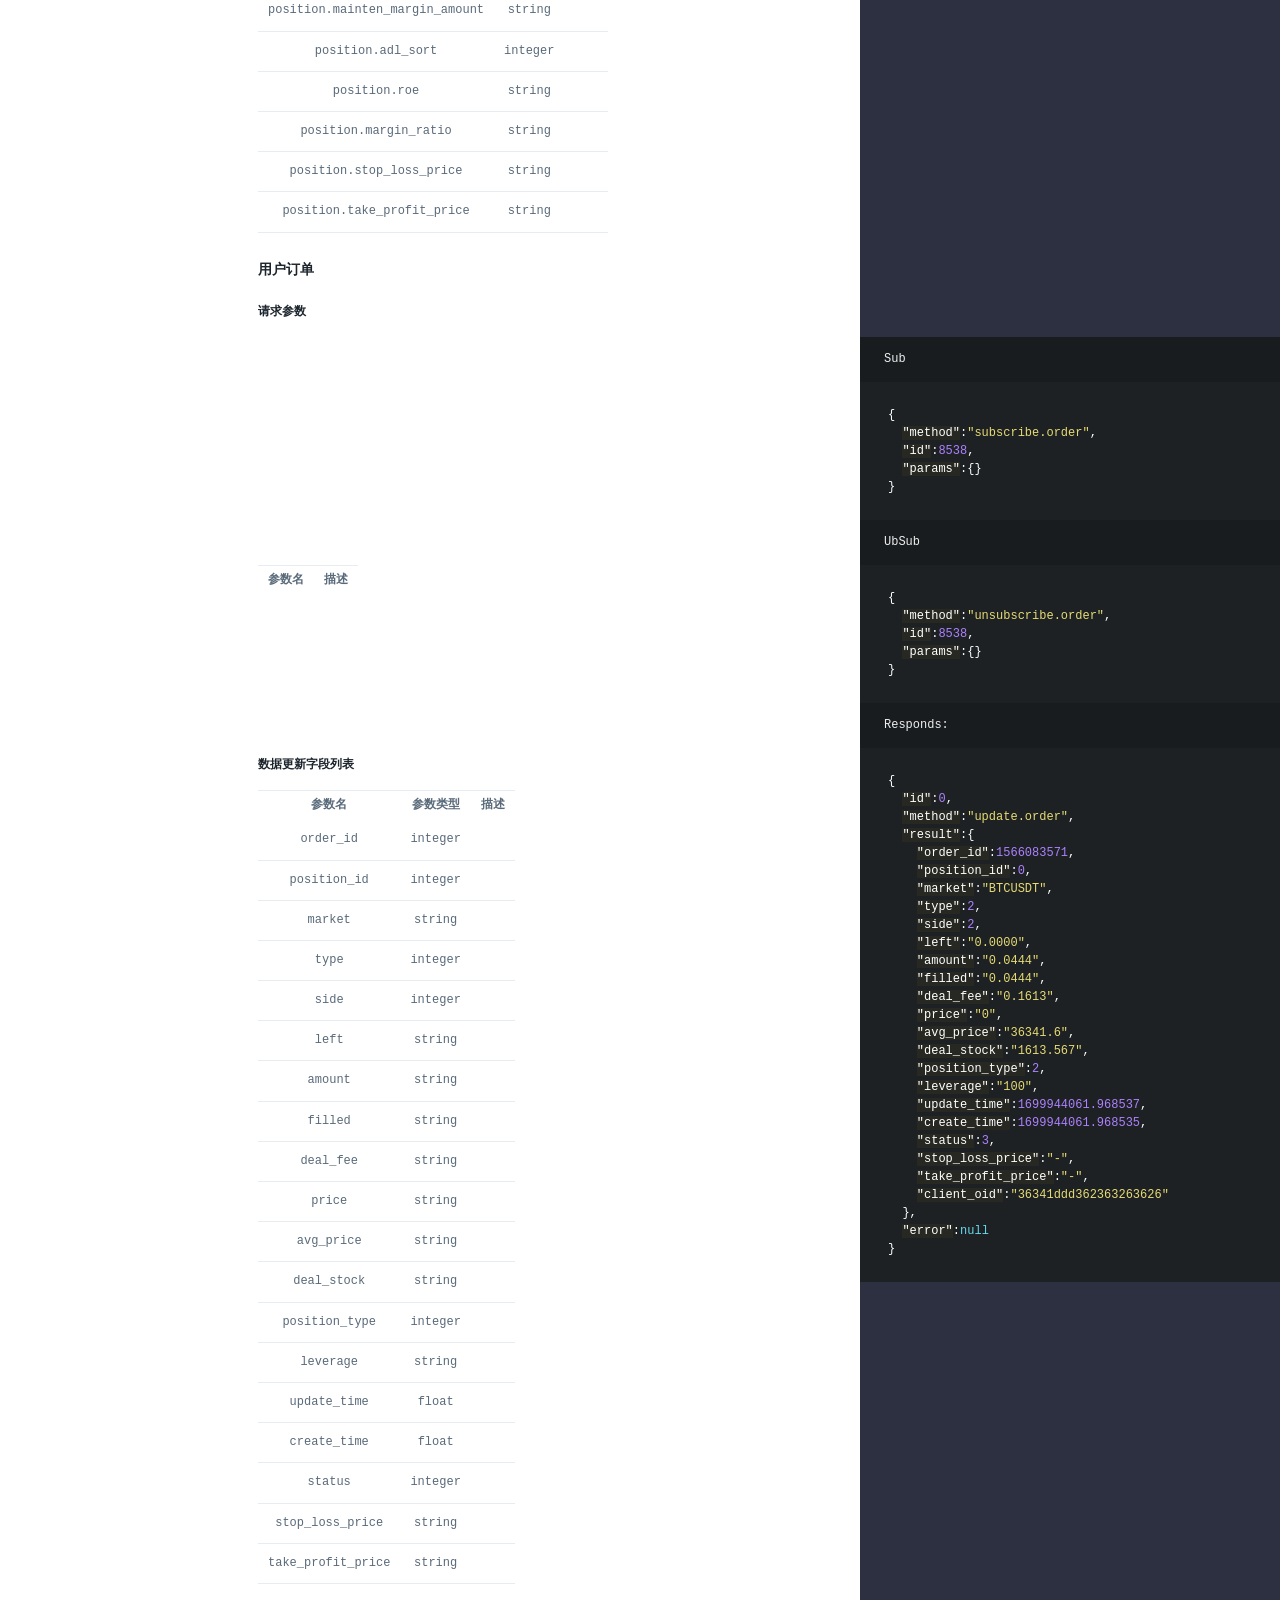
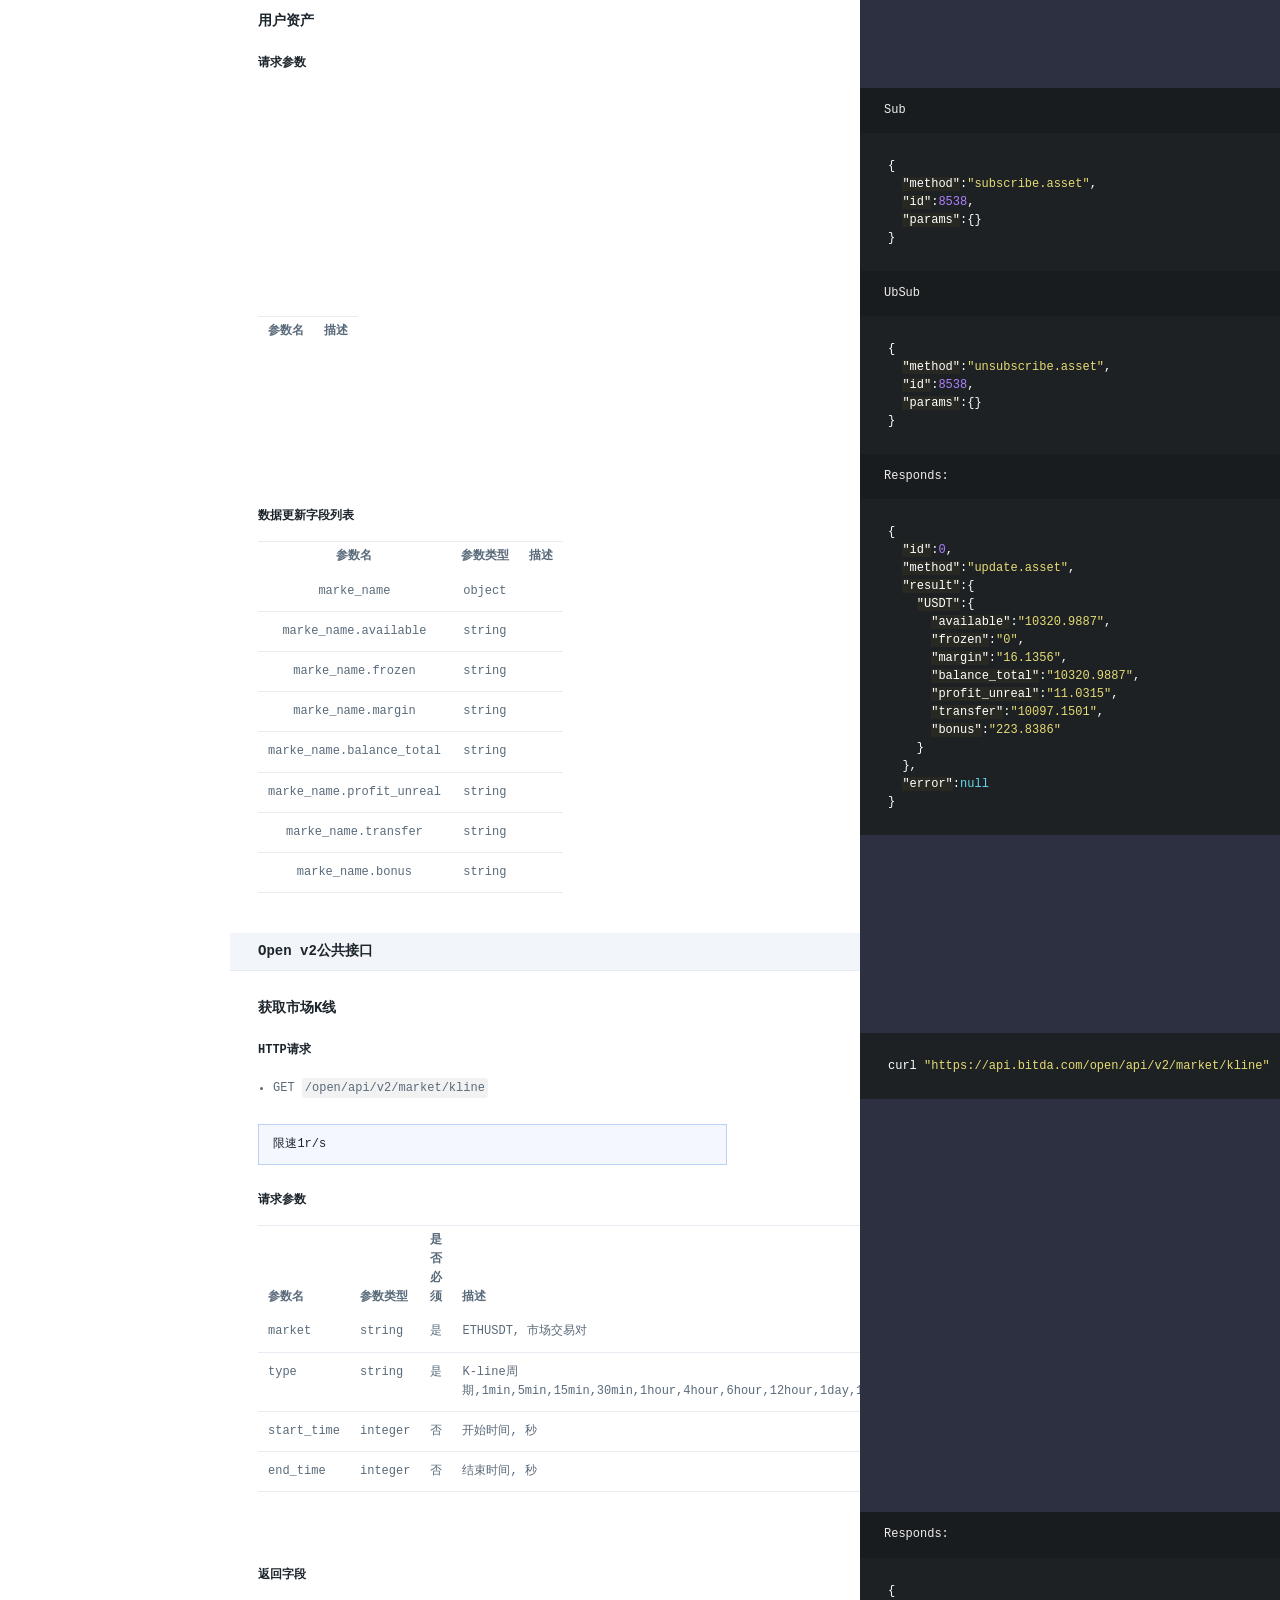
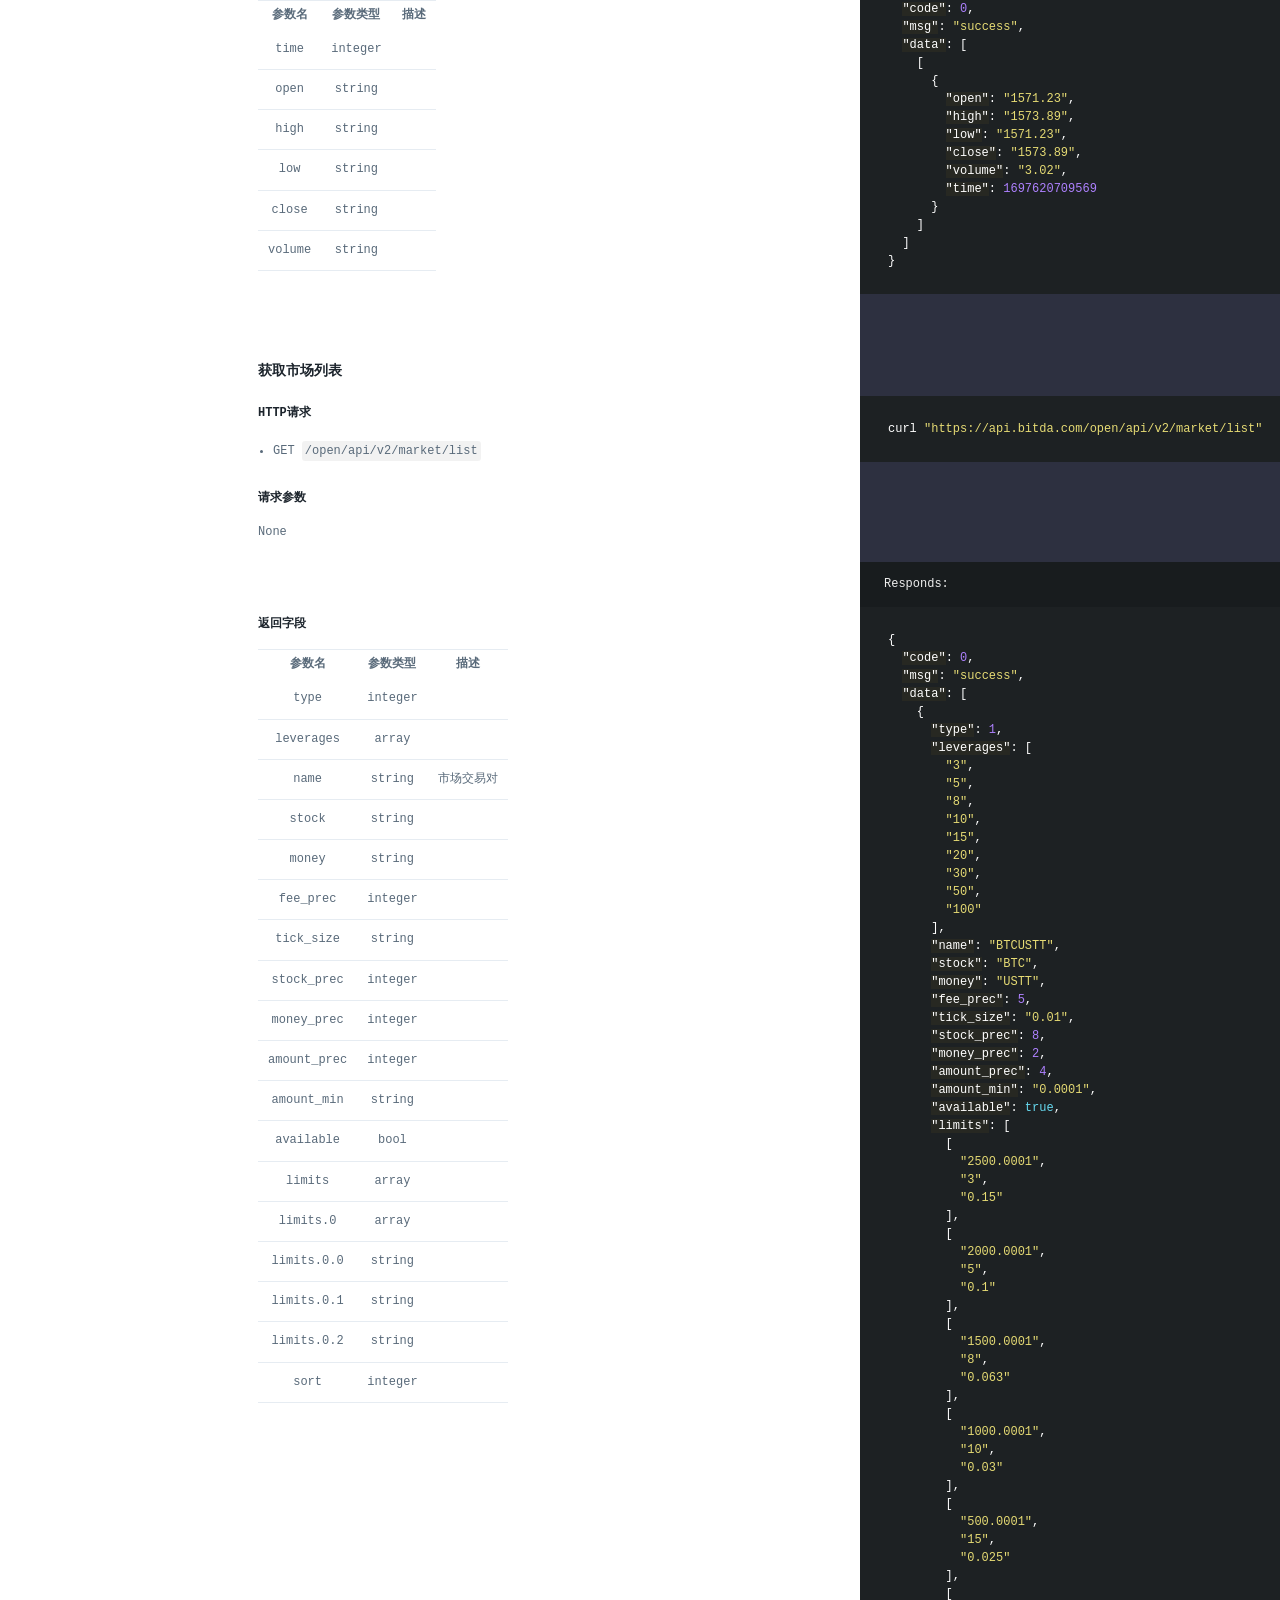
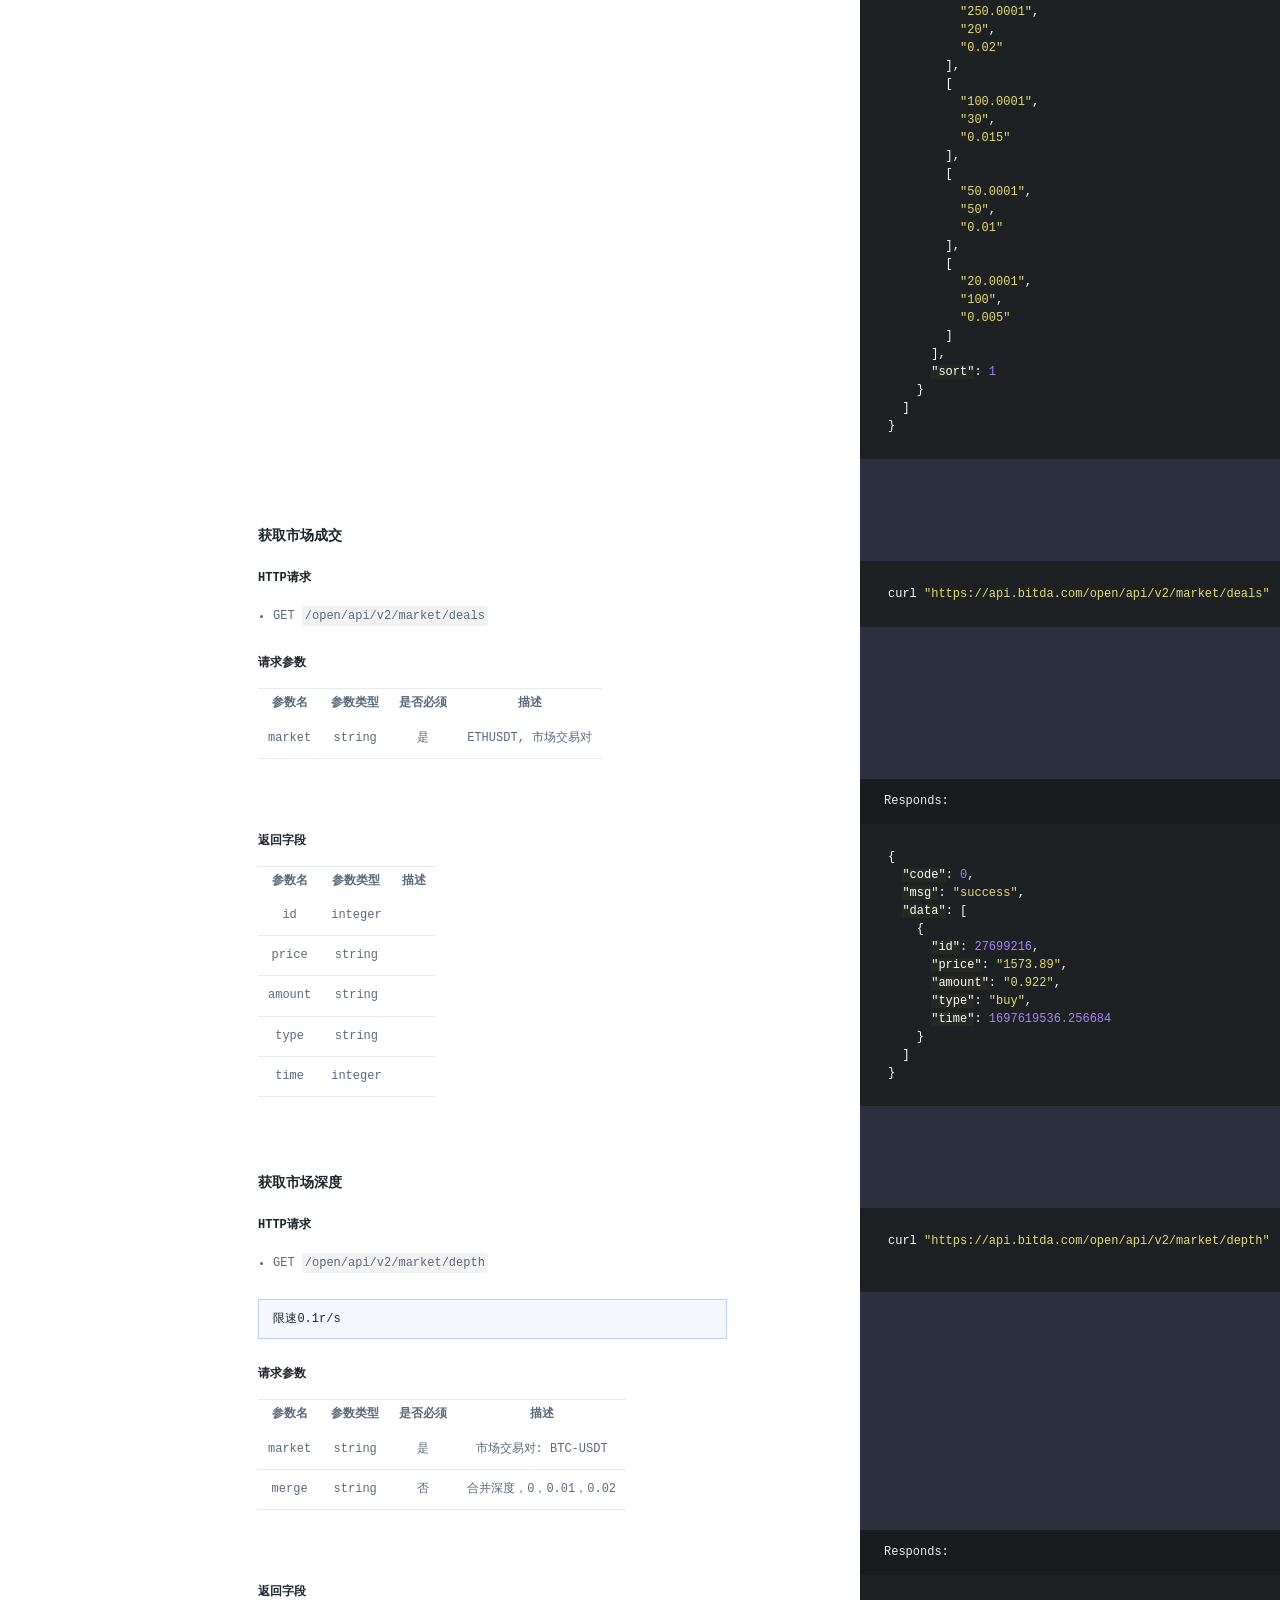
==== commit acbf13c2: "publish: update generated from commit 41dbdbf9049d8b2e3a5b273672a62f387f30aff0" ====
--- a/futures/v1/cn/index.html
+++ b/futures/v1/cn/index.html
@@ -310,22 +310,22 @@
             <a href="#open-v2" class="toc-h1 toc-link" data-title="Open v2公共接口">Open v2公共接口</a>
               <ul class="toc-list-h2">
                   <li>
-                    <a href="#k" class="toc-h2 toc-link" data-title="获取市场K线">获取市场K线</a>
+                    <a href="#get-market-k-line" class="toc-h2 toc-link" data-title="获取市场K线">获取市场K线</a>
                   </li>
                   <li>
-                    <a href="#8107abb9d4" class="toc-h2 toc-link" data-title="获取市场列表">获取市场列表</a>
+                    <a href="#get-market-list" class="toc-h2 toc-link" data-title="获取市场列表">获取市场列表</a>
                   </li>
                   <li>
-                    <a href="#946de66014" class="toc-h2 toc-link" data-title="获取市场成交">获取市场成交</a>
+                    <a href="#get-market-transactions" class="toc-h2 toc-link" data-title="获取市场成交">获取市场成交</a>
                   </li>
                   <li>
-                    <a href="#360d392e03" class="toc-h2 toc-link" data-title="获取市场深度">获取市场深度</a>
+                    <a href="#get-market-depth" class="toc-h2 toc-link" data-title="获取市场深度">获取市场深度</a>
                   </li>
                   <li>
-                    <a href="#00dbdd1a8a" class="toc-h2 toc-link" data-title="获取市场状态">获取市场状态</a>
+                    <a href="#get-market-status" class="toc-h2 toc-link" data-title="获取市场状态">获取市场状态</a>
                   </li>
                   <li>
-                    <a href="#409433c179" class="toc-h2 toc-link" data-title="获取所有市场状态">获取所有市场状态</a>
+                    <a href="#get-all-market-status" class="toc-h2 toc-link" data-title="获取所有市场状态">获取所有市场状态</a>
                   </li>
               </ul>
           </li>
@@ -333,76 +333,76 @@
             <a href="#open-v2-2" class="toc-h1 toc-link" data-title="Open v2鉴权接口">Open v2鉴权接口</a>
               <ul class="toc-list-h2">
                   <li>
-                    <a href="#99a5977178" class="toc-h2 toc-link" data-title="调整持仓保证金">调整持仓保证金</a>
+                    <a href="#adjust-position-margin" class="toc-h2 toc-link" data-title="调整持仓保证金">调整持仓保证金</a>
                   </li>
                   <li>
-                    <a href="#16d070eefb" class="toc-h2 toc-link" data-title="获取成交记录">获取成交记录</a>
+                    <a href="#get-user-transaction" class="toc-h2 toc-link" data-title="获取成交记录">获取成交记录</a>
                   </li>
                   <li>
-                    <a href="#4212d667d1" class="toc-h2 toc-link" data-title="获取历史委托">获取历史委托</a>
+                    <a href="#get-completed-orders" class="toc-h2 toc-link" data-title="获取历史委托">获取历史委托</a>
                   </li>
                   <li>
-                    <a href="#0989a2bebf" class="toc-h2 toc-link" data-title="市价下单">市价下单</a>
+                    <a href="#market-order" class="toc-h2 toc-link" data-title="市价下单">市价下单</a>
                   </li>
                   <li>
-                    <a href="#afe7f28748" class="toc-h2 toc-link" data-title="取消所有委托">取消所有委托</a>
+                    <a href="#cancel-all-orders-in-a-single-market" class="toc-h2 toc-link" data-title="取消所有委托">取消所有委托</a>
                   </li>
                   <li>
-                    <a href="#170a48d805" class="toc-h2 toc-link" data-title="获取委托详情">获取委托详情</a>
+                    <a href="#get-order-details" class="toc-h2 toc-link" data-title="获取委托详情">获取委托详情</a>
                   </li>
                   <li>
-                    <a href="#b2f0632fbe" class="toc-h2 toc-link" data-title="批量取消委托">批量取消委托</a>
+                    <a href="#batch-cancel-orders-in-a-single-market" class="toc-h2 toc-link" data-title="批量取消委托">批量取消委托</a>
                   </li>
                   <li>
-                    <a href="#0f9874a338" class="toc-h2 toc-link" data-title="取消委托">取消委托</a>
+                    <a href="#cancel-order" class="toc-h2 toc-link" data-title="取消委托">取消委托</a>
                   </li>
                   <li>
-                    <a href="#04efd9725e" class="toc-h2 toc-link" data-title="限价下单">限价下单</a>
+                    <a href="#submit-limit-order" class="toc-h2 toc-link" data-title="限价下单">限价下单</a>
                   </li>
                   <li>
-                    <a href="#cee6a1fd93" class="toc-h2 toc-link" data-title="获取当前委托">获取当前委托</a>
+                    <a href="#get-the-entrusted-order" class="toc-h2 toc-link" data-title="获取当前委托">获取当前委托</a>
                   </li>
                   <li>
-                    <a href="#dddaf9cb45" class="toc-h2 toc-link" data-title="条件单下单">条件单下单</a>
+                    <a href="#submit-stop-order" class="toc-h2 toc-link" data-title="条件单下单">条件单下单</a>
                   </li>
                   <li>
-                    <a href="#054ef2401f" class="toc-h2 toc-link" data-title="取消条件单">取消条件单</a>
+                    <a href="#cancel-stop-order" class="toc-h2 toc-link" data-title="取消条件单">取消条件单</a>
                   </li>
                   <li>
-                    <a href="#79b24dec1c" class="toc-h2 toc-link" data-title="取消所有条件单">取消所有条件单</a>
+                    <a href="#cancel-all-stop-orders-for-a-single-market" class="toc-h2 toc-link" data-title="取消所有条件单">取消所有条件单</a>
                   </li>
                   <li>
-                    <a href="#d515e14304" class="toc-h2 toc-link" data-title="获取当前条件单">获取当前条件单</a>
+                    <a href="#get-the-stop-order-in-the-commission" class="toc-h2 toc-link" data-title="获取当前条件单">获取当前条件单</a>
                   </li>
                   <li>
-                    <a href="#b546497668" class="toc-h2 toc-link" data-title="获取历史条件单">获取历史条件单</a>
+                    <a href="#get-completed-stop-order" class="toc-h2 toc-link" data-title="获取历史条件单">获取历史条件单</a>
                   </li>
                   <li>
-                    <a href="#edad185c82" class="toc-h2 toc-link" data-title="调整持仓杠杆和持仓模式">调整持仓杠杆和持仓模式</a>
+                    <a href="#adjust-market-opening-leverage-position-mode" class="toc-h2 toc-link" data-title="调整持仓杠杆和持仓模式">调整持仓杠杆和持仓模式</a>
                   </li>
                   <li>
-                    <a href="#a60733803f" class="toc-h2 toc-link" data-title="查询持仓杠杆和持仓模式">查询持仓杠杆和持仓模式</a>
+                    <a href="#query-the-market-opening-leverage-position-mode" class="toc-h2 toc-link" data-title="查询持仓杠杆和持仓模式">查询持仓杠杆和持仓模式</a>
                   </li>
                   <li>
-                    <a href="#562841f0ba" class="toc-h2 toc-link" data-title="获取资产详情">获取资产详情</a>
+                    <a href="#query-assets" class="toc-h2 toc-link" data-title="获取资产详情">获取资产详情</a>
                   </li>
                   <li>
-                    <a href="#3b4d1f448f" class="toc-h2 toc-link" data-title="获取资产历史">获取资产历史</a>
+                    <a href="#query-asset-bill" class="toc-h2 toc-link" data-title="获取资产历史">获取资产历史</a>
                   </li>
                   <li>
-                    <a href="#e7aeba46c5" class="toc-h2 toc-link" data-title="获取当前持仓">获取当前持仓</a>
+                    <a href="#user-positions" class="toc-h2 toc-link" data-title="获取当前持仓">获取当前持仓</a>
                   </li>
                   <li>
-                    <a href="#d10afd5905" class="toc-h2 toc-link" data-title="获取持仓可调整保证金">获取持仓可调整保证金</a>
+                    <a href="#get-adjustable-margin" class="toc-h2 toc-link" data-title="获取持仓可调整保证金">获取持仓可调整保证金</a>
                   </li>
                   <li>
-                    <a href="#8f4486d780" class="toc-h2 toc-link" data-title="限价平仓">限价平仓</a>
+                    <a href="#limit-close" class="toc-h2 toc-link" data-title="限价平仓">限价平仓</a>
                   </li>
                   <li>
-                    <a href="#76c16c677d" class="toc-h2 toc-link" data-title="市价平仓">市价平仓</a>
+                    <a href="#market-close" class="toc-h2 toc-link" data-title="市价平仓">市价平仓</a>
                   </li>
                   <li>
-                    <a href="#c9ffe23fe4" class="toc-h2 toc-link" data-title="持仓止盈止损">持仓止盈止损</a>
+                    <a href="#position-take-profit-and-stop-loss-settingmodification" class="toc-h2 toc-link" data-title="持仓止盈止损">持仓止盈止损</a>
                   </li>
               </ul>
           </li>
@@ -504,6 +504,11 @@
 <tr>
 <td><a href="#get-order-details">GET /open/api/v2/order/detail</a></td>
 <td>获取委托详情</td>
+<td>合约</td>
+</tr>
+<tr>
+<td><a href="#batch-cancel-orders-in-a-single-market">POST /open/api/v2/order/cancel/batch</a></td>
+<td>批量取消委托</td>
 <td>合约</td>
 </tr>
 <tr>
@@ -1646,7 +1651,9 @@
 <td style="text-align: center"></td>
 </tr>
 </tbody></table>
-<h1 id='open-v2'>Open v2公共接口</h1><h2 id='k'>获取市场K线</h2><div class="highlight"><pre class="highlight shell tab-shell"><code>curl <span class="s2">"https://api.bitda.com/open/api/v2/market/kline"</span>
+<h1 id='open-v2'>Open v2公共接口</h1>
+<h2 id="get-market-k-line">获取市场K线</h2>
+<div class="highlight"><pre class="highlight shell tab-shell"><code>curl <span class="s2">"https://api.bitda.com/open/api/v2/market/kline"</span>
 </code></pre></div><h3 id='http'>HTTP请求</h3>
 <ul>
 <li>GET <code>/open/api/v2/market/kline</code></li>
@@ -1746,7 +1753,9 @@
 <td style="text-align: center"></td>
 </tr>
 </tbody></table>
-<h2 id='8107abb9d4'>获取市场列表</h2><div class="highlight"><pre class="highlight shell tab-shell"><code>curl <span class="s2">"https://api.bitda.com/open/api/v2/market/list"</span>
+
+<h2 id="get-market-list">获取市场列表</h2>
+<div class="highlight"><pre class="highlight shell tab-shell"><code>curl <span class="s2">"https://api.bitda.com/open/api/v2/market/list"</span>
 </code></pre></div><h3 id='http-2'>HTTP请求</h3>
 <ul>
 <li>GET <code>/open/api/v2/market/list</code></li>
@@ -1934,7 +1943,9 @@
 <td style="text-align: center"></td>
 </tr>
 </tbody></table>
-<h2 id='946de66014'>获取市场成交</h2><div class="highlight"><pre class="highlight shell tab-shell"><code>curl <span class="s2">"https://api.bitda.com/open/api/v2/market/deals"</span>
+
+<h2 id="get-market-transactions">获取市场成交</h2>
+<div class="highlight"><pre class="highlight shell tab-shell"><code>curl <span class="s2">"https://api.bitda.com/open/api/v2/market/deals"</span>
 </code></pre></div><h3 id='http-3'>HTTP请求</h3>
 <ul>
 <li>GET <code>/open/api/v2/market/deals</code></li>
@@ -2006,7 +2017,9 @@
 <td style="text-align: center"></td>
 </tr>
 </tbody></table>
-<h2 id='360d392e03'>获取市场深度</h2><div class="highlight"><pre class="highlight shell tab-shell"><code>curl <span class="s2">"https://api.bitda.com/open/api/v2/market/depth"</span>
+
+<h2 id="get-market-depth">获取市场深度</h2>
+<div class="highlight"><pre class="highlight shell tab-shell"><code>curl <span class="s2">"https://api.bitda.com/open/api/v2/market/depth"</span>
 
 </code></pre></div><h3 id='http-4'>HTTP请求</h3>
 <ul>
@@ -2131,7 +2144,9 @@
 <td style="text-align: center">数量</td>
 </tr>
 </tbody></table>
-<h2 id='00dbdd1a8a'>获取市场状态</h2><div class="highlight"><pre class="highlight shell tab-shell"><code>curl <span class="s2">"https://api.bitda.com/open/api/v2/market/state"</span>
+
+<h2 id="get-market-status">获取市场状态</h2>
+<div class="highlight"><pre class="highlight shell tab-shell"><code>curl <span class="s2">"https://api.bitda.com/open/api/v2/market/state"</span>
 
 </code></pre></div><h3 id='http-5'>HTTP请求</h3>
 <ul>
@@ -2288,7 +2303,9 @@
 <td style="text-align: center"></td>
 </tr>
 </tbody></table>
-<h2 id='409433c179'>获取所有市场状态</h2><div class="highlight"><pre class="highlight shell tab-shell"><code>cuel <span class="s2">"https://api.bitda.com/open/api/v2/market/state/all"</span>
+
+<h2 id="get-all-market-status">获取所有市场状态</h2>
+<div class="highlight"><pre class="highlight shell tab-shell"><code>cuel <span class="s2">"https://api.bitda.com/open/api/v2/market/state/all"</span>
 
 </code></pre></div><h3 id='http-6'>HTTP请求</h3>
 <ul>
@@ -2433,7 +2450,9 @@
 <td style="text-align: center"></td>
 </tr>
 </tbody></table>
-<h1 id='open-v2-2'>Open v2鉴权接口</h1><h2 id='99a5977178'>调整持仓保证金</h2><div class="highlight"><pre class="highlight shell tab-shell"><code>curl <span class="s2">"https://api.bitda.com/open/api/v2/position/margin"</span>
+<h1 id='open-v2-2'>Open v2鉴权接口</h1>
+<h2 id="adjust-position-margin">调整持仓保证金</h2>
+<div class="highlight"><pre class="highlight shell tab-shell"><code>curl <span class="s2">"https://api.bitda.com/open/api/v2/position/margin"</span>
 
 </code></pre></div><h3 id='http-7'>HTTP请求</h3>
 <ul>
@@ -2715,7 +2734,9 @@
 <td style="text-align: center"></td>
 </tr>
 </tbody></table>
-<h2 id='16d070eefb'>获取成交记录</h2><div class="highlight"><pre class="highlight shell tab-shell"><code>curl <span class="s2">"https://api.bitda.com/open/api/v2/order/deals"</span>
+
+<h2 id="get-user-transaction">获取成交记录</h2>
+<div class="highlight"><pre class="highlight shell tab-shell"><code>curl <span class="s2">"https://api.bitda.com/open/api/v2/order/deals"</span>
 
 </code></pre></div><h3 id='http-8'>HTTP请求</h3>
 <ul>
@@ -2904,7 +2925,9 @@
 <td style="text-align: center"></td>
 </tr>
 </tbody></table>
-<h2 id='4212d667d1'>获取历史委托</h2><div class="highlight"><pre class="highlight shell tab-shell"><code>curl <span class="s2">"https://api.bitda.com/open/api/v2/order/finished"</span>
+
+<h2 id="get-completed-orders">获取历史委托</h2>
+<div class="highlight"><pre class="highlight shell tab-shell"><code>curl <span class="s2">"https://api.bitda.com/open/api/v2/order/finished"</span>
 
 </code></pre></div><h3 id='http-9'>HTTP请求</h3>
 <ul>
@@ -3118,7 +3141,9 @@
 <td style="text-align: center"></td>
 </tr>
 </tbody></table>
-<h2 id='0989a2bebf'>市价下单</h2><div class="highlight"><pre class="highlight shell tab-shell"><code>curl <span class="s2">"https://api.bitda.com/open/api/v2/order/market"</span>
+
+<h2 id="market-order">市价下单</h2>
+<div class="highlight"><pre class="highlight shell tab-shell"><code>curl <span class="s2">"https://api.bitda.com/open/api/v2/order/market"</span>
 
 </code></pre></div><h3 id='http-10'>HTTP请求</h3>
 <ul>
@@ -3211,7 +3236,9 @@
 <td style="text-align: center"></td>
 </tr>
 </tbody></table>
-<h2 id='afe7f28748'>取消所有委托</h2><div class="highlight"><pre class="highlight shell tab-shell"><code>curl <span class="s2">"https://api.bitda.com/open/api/v2/order/cancel/all"</span>
+
+<h2 id="cancel-all-orders-in-a-single-market">取消所有委托</h2>
+<div class="highlight"><pre class="highlight shell tab-shell"><code>curl <span class="s2">"https://api.bitda.com/open/api/v2/order/cancel/all"</span>
 
 </code></pre></div><h3 id='http-11'>HTTP请求</h3>
 <ul>
@@ -3259,7 +3286,9 @@
 <td style="text-align: center"></td>
 </tr>
 </tbody></table>
-<h2 id='170a48d805'>获取委托详情</h2><div class="highlight"><pre class="highlight shell tab-shell"><code>curl <span class="s2">"https://api.bitda.com/open/api/v2/order/detail"</span>
+
+<h2 id="get-order-details">获取委托详情</h2>
+<div class="highlight"><pre class="highlight shell tab-shell"><code>curl <span class="s2">"https://api.bitda.com/open/api/v2/order/detail"</span>
 </code></pre></div><h3 id='http-12'>HTTP请求</h3>
 <ul>
 <li>GET <code>/open/api/v2/order/detail</code></li>
@@ -3423,7 +3452,9 @@
 <td style="text-align: center"></td>
 </tr>
 </tbody></table>
-<h2 id='b2f0632fbe'>批量取消委托</h2><div class="highlight"><pre class="highlight shell tab-shell"><code>curl <span class="s2">"https://api.bitda.com/open/api/v2/order/cancel/batch"</span>
+
+<h2 id="batch-cancel-orders-in-a-single-market">批量取消委托</h2>
+<div class="highlight"><pre class="highlight shell tab-shell"><code>curl <span class="s2">"https://api.bitda.com/open/api/v2/order/cancel/batch"</span>
 </code></pre></div><h3 id='http-13'>HTTP请求</h3>
 <ul>
 <li>POST <code>/open/api/v2/order/cancel/batch</code></li>
@@ -3481,7 +3512,9 @@
 <td style="text-align: center"></td>
 </tr>
 </tbody></table>
-<h2 id='0f9874a338'>取消委托</h2><div class="highlight"><pre class="highlight shell tab-shell"><code>curl <span class="s2">"https://api.bitda.com/open/api/v2/order/cancel"</span>
+
+<h2 id="cancel-order">取消委托</h2>
+<div class="highlight"><pre class="highlight shell tab-shell"><code>curl <span class="s2">"https://api.bitda.com/open/api/v2/order/cancel"</span>
 </code></pre></div><h3 id='http-14'>HTTP请求</h3>
 <ul>
 <li>POST <code>/open/api/v2/order/cancel</code></li>
@@ -3534,7 +3567,9 @@
 <td style="text-align: center"></td>
 </tr>
 </tbody></table>
-<h2 id='04efd9725e'>限价下单</h2><div class="highlight"><pre class="highlight shell tab-shell"><code><span class="s2">"https://api.bitda.com/open/api/v2/order/limit"</span>
+
+<h2 id="submit-limit-order">限价下单</h2>
+<div class="highlight"><pre class="highlight shell tab-shell"><code><span class="s2">"https://api.bitda.com/open/api/v2/order/limit"</span>
 </code></pre></div><h3 id='http-15'>HTTP请求</h3>
 <ul>
 <li>POST <code>/open/api/v2/order/limit</code></li>
@@ -3633,7 +3668,9 @@
 <td style="text-align: center"></td>
 </tr>
 </tbody></table>
-<h2 id='cee6a1fd93'>获取当前委托</h2><div class="highlight"><pre class="highlight shell tab-shell"><code><span class="s2">"https://api.bitda.com/open/api/v2/order/pending"</span>
+
+<h2 id="get-the-entrusted-order">获取当前委托</h2>
+<div class="highlight"><pre class="highlight shell tab-shell"><code><span class="s2">"https://api.bitda.com/open/api/v2/order/pending"</span>
 
 </code></pre></div><h3 id='http-16'>HTTP请求</h3>
 <ul>
@@ -3836,7 +3873,9 @@
 <td style="text-align: center"></td>
 </tr>
 </tbody></table>
-<h2 id='dddaf9cb45'>条件单下单</h2><div class="highlight"><pre class="highlight shell tab-shell"><code><span class="s2">"https://api.bitda.com/open/api/v2/order/stop"</span>
+
+<h2 id="submit-stop-order">条件单下单</h2>
+<div class="highlight"><pre class="highlight shell tab-shell"><code>curl <span class="s2">"https://api.bitda.com/open/api/v2/order/stop"</span>
 
 </code></pre></div><h3 id='http-17'>HTTP请求</h3>
 <ul>
@@ -3916,7 +3955,9 @@
 <td style="text-align: center">null</td>
 </tr>
 </tbody></table>
-<h2 id='054ef2401f'>取消条件单</h2><div class="highlight"><pre class="highlight shell tab-shell"><code>curl <span class="s2">"https://api.bitda.com/open/api/v2/order/stop/cancel"</span>
+
+<h2 id="cancel-stop-order">取消条件单</h2>
+<div class="highlight"><pre class="highlight shell tab-shell"><code>curl <span class="s2">"https://api.bitda.com/open/api/v2/order/stop/cancel"</span>
 </code></pre></div><h3 id='http-18'>HTTP请求</h3>
 <ul>
 <li>POST <code>/open/api/v2/order/stop/cancel</code></li>
@@ -3970,7 +4011,9 @@
 </tbody></table>
 
 <aside class="Notice">限速1r/s</aside>
-<h2 id='79b24dec1c'>取消所有条件单</h2><div class="highlight"><pre class="highlight shell tab-shell"><code>curl <span class="s2">"https://api.bitda.com/open/api/v2/order/stop/cancel/all"</span>
+
+<h2 id="cancel-all-stop-orders-for-a-single-market">取消所有条件单</h2>
+<div class="highlight"><pre class="highlight shell tab-shell"><code>curl <span class="s2">"https://api.bitda.com/open/api/v2/order/stop/cancel/all"</span>
 
 </code></pre></div><h3 id='http-19'>HTTP请求</h3>
 <ul>
@@ -4015,7 +4058,9 @@
 <td style="text-align: center"></td>
 </tr>
 </tbody></table>
-<h2 id='d515e14304'>获取当前条件单</h2><div class="highlight"><pre class="highlight shell tab-shell"><code>curl <span class="s2">"https://api.bitda.com/open/api/v2/order/stop/pending"</span>
+
+<h2 id="get-the-stop-order-in-the-commission">获取当前条件单</h2>
+<div class="highlight"><pre class="highlight shell tab-shell"><code>curl <span class="s2">"https://api.bitda.com/open/api/v2/order/stop/pending"</span>
 
 </code></pre></div><h3 id='http-20'>HTTP请求</h3>
 <ul>
@@ -4202,7 +4247,9 @@
 <td style="text-align: center"></td>
 </tr>
 </tbody></table>
-<h2 id='b546497668'>获取历史条件单</h2><div class="highlight"><pre class="highlight shell tab-shell"><code>curl <span class="s2">"https://api.bitda.com/open/api/v2/order/stop/finished"</span>
+
+<h2 id="get-completed-stop-order">获取历史条件单</h2>
+<div class="highlight"><pre class="highlight shell tab-shell"><code>curl <span class="s2">"https://api.bitda.com/open/api/v2/order/stop/finished"</span>
 </code></pre></div><h3 id='http-21'>HTTP请求</h3>
 <ul>
 <li>GET <code>/open/api/v2/order/stop/finished</code></li>
@@ -4388,7 +4435,9 @@
 <td style="text-align: center"></td>
 </tr>
 </tbody></table>
-<h2 id='edad185c82'>调整持仓杠杆和持仓模式</h2><div class="highlight"><pre class="highlight shell tab-shell"><code>curl <span class="s2">"https://api.bitda.com/open/api/v2/setting/leverage"</span>
+
+<h2 id="adjust-market-opening-leverage-position-mode">调整持仓杠杆和持仓模式</h2>
+<div class="highlight"><pre class="highlight shell tab-shell"><code>curl <span class="s2">"https://api.bitda.com/open/api/v2/setting/leverage"</span>
 </code></pre></div><h3 id='http-22'>HTTP请求</h3>
 <ul>
 <li>POST <code>/open/api/v2/setting/leverage</code></li>
@@ -4444,7 +4493,9 @@
 <td style="text-align: center"></td>
 </tr>
 </tbody></table>
-<h2 id='a60733803f'>查询持仓杠杆和持仓模式</h2><div class="highlight"><pre class="highlight shell tab-shell"><code>curl <span class="s2">"https://api.bitda.com/open/api/v2/setting/leverage"</span>
+
+<h2 id="query-the-market-opening-leverage-position-mode">查询持仓杠杆和持仓模式</h2>
+<div class="highlight"><pre class="highlight shell tab-shell"><code>curl <span class="s2">"https://api.bitda.com/open/api/v2/setting/leverage"</span>
 </code></pre></div><h3 id='http-23'>HTTP请求</h3>
 <ul>
 <li>GET <code>/open/api/v2/setting/leverage</code></li>
@@ -4496,7 +4547,9 @@
 <td style="text-align: center"></td>
 </tr>
 </tbody></table>
-<h2 id='562841f0ba'>获取资产详情</h2><div class="highlight"><pre class="highlight shell tab-shell"><code>curl <span class="s2">"https://api.bitda.com/open/api/v2/asset/query"</span>
+
+<h2 id="query-assets">获取资产详情</h2>
+<div class="highlight"><pre class="highlight shell tab-shell"><code>curl <span class="s2">"https://api.bitda.com/open/api/v2/asset/query"</span>
 </code></pre></div><h3 id='http-24'>HTTP请求</h3>
 <ul>
 <li>GET <code>/open/api/v2/asset/query</code></li>
@@ -4571,7 +4624,9 @@
 <td style="text-align: center"></td>
 </tr>
 </tbody></table>
-<h2 id='3b4d1f448f'>获取资产历史</h2><div class="highlight"><pre class="highlight shell tab-shell"><code>curl <span class="s2">"https://api.bitda.com/open/api/v2/asset/history"</span>
+
+<h2 id="query-asset-bill">获取资产历史</h2>
+<div class="highlight"><pre class="highlight shell tab-shell"><code>curl <span class="s2">"https://api.bitda.com/open/api/v2/asset/history"</span>
 </code></pre></div><h3 id='http-25'>HTTP请求</h3>
 <ul>
 <li>GET <code>/open/api/v2/asset/history</code></li>
@@ -4700,7 +4755,9 @@
 <td style="text-align: center"></td>
 </tr>
 </tbody></table>
-<h2 id='e7aeba46c5'>获取当前持仓</h2><div class="highlight"><pre class="highlight shell tab-shell"><code>curl <span class="s2">"https://api.bitda.com/open/api/v2/position/pending"</span>
+
+<h2 id="user-positions">获取当前持仓</h2>
+<div class="highlight"><pre class="highlight shell tab-shell"><code>curl <span class="s2">"https://api.bitda.com/open/api/v2/position/pending"</span>
 </code></pre></div><h3 id='http-26'>HTTP请求</h3>
 <ul>
 <li>GET <code>/open/api/v2/position/pending</code></li>
@@ -4878,7 +4935,9 @@
 <td style="text-align: center"></td>
 </tr>
 </tbody></table>
-<h2 id='d10afd5905'>获取持仓可调整保证金</h2><div class="highlight"><pre class="highlight shell tab-shell"><code>curl <span class="s2">"https://api.bitda.com/open/api/v2/position/margin"</span>
+
+<h2 id="get-adjustable-margin">获取持仓可调整保证金</h2>
+<div class="highlight"><pre class="highlight shell tab-shell"><code>curl <span class="s2">"https://api.bitda.com/open/api/v2/position/margin"</span>
 </code></pre></div><h3 id='http-27'>HTTP请求</h3>
 <ul>
 <li>GET <code>/open/api/v2/position/margin</code></li>
@@ -4954,7 +5013,9 @@
 <td style="text-align: center"></td>
 </tr>
 </tbody></table>
-<h2 id='8f4486d780'>限价平仓</h2><div class="highlight"><pre class="highlight shell tab-shell"><code>curl <span class="s2">"https://api.bitda.com/open/api/v2/position/close/limit"</span>
+
+<h2 id="limit-close">限价平仓</h2>
+<div class="highlight"><pre class="highlight shell tab-shell"><code>curl <span class="s2">"https://api.bitda.com/open/api/v2/position/close/limit"</span>
 </code></pre></div><h3 id='http-28'>HTTP请求</h3>
 <ul>
 <li>POST <code>/open/api/v2/position/close/limit</code></li>
@@ -5022,7 +5083,9 @@
 <td style="text-align: center"></td>
 </tr>
 </tbody></table>
-<h2 id='76c16c677d'>市价平仓</h2><div class="highlight"><pre class="highlight shell tab-shell"><code>curl <span class="s2">"https://api.bitda.com/open/api/v2/position/close/market"</span>
+
+<h2 id="market-close">市价平仓</h2>
+<div class="highlight"><pre class="highlight shell tab-shell"><code>curl <span class="s2">"https://api.bitda.com/open/api/v2/position/close/market"</span>
 </code></pre></div><h3 id='http-29'>HTTP请求</h3>
 <ul>
 <li>POST <code>/open/api/v2/position/close/market</code></li>
@@ -5078,7 +5141,9 @@
 <td style="text-align: center"></td>
 </tr>
 </tbody></table>
-<h2 id='c9ffe23fe4'>持仓止盈止损</h2><div class="highlight"><pre class="highlight shell tab-shell"><code>curl <span class="s2">"https://api.bitda.com/open/api/v2/position/close/stop"</span>
+
+<h2 id="position-take-profit-and-stop-loss-settingmodification">持仓止盈止损</h2>
+<div class="highlight"><pre class="highlight shell tab-shell"><code>curl <span class="s2">"https://api.bitda.com/open/api/v2/position/close/stop"</span>
 </code></pre></div><h3 id='http-30'>HTTP请求</h3>
 <ul>
 <li>POST <code>/open/api/v2/position/close/stop</code></li>
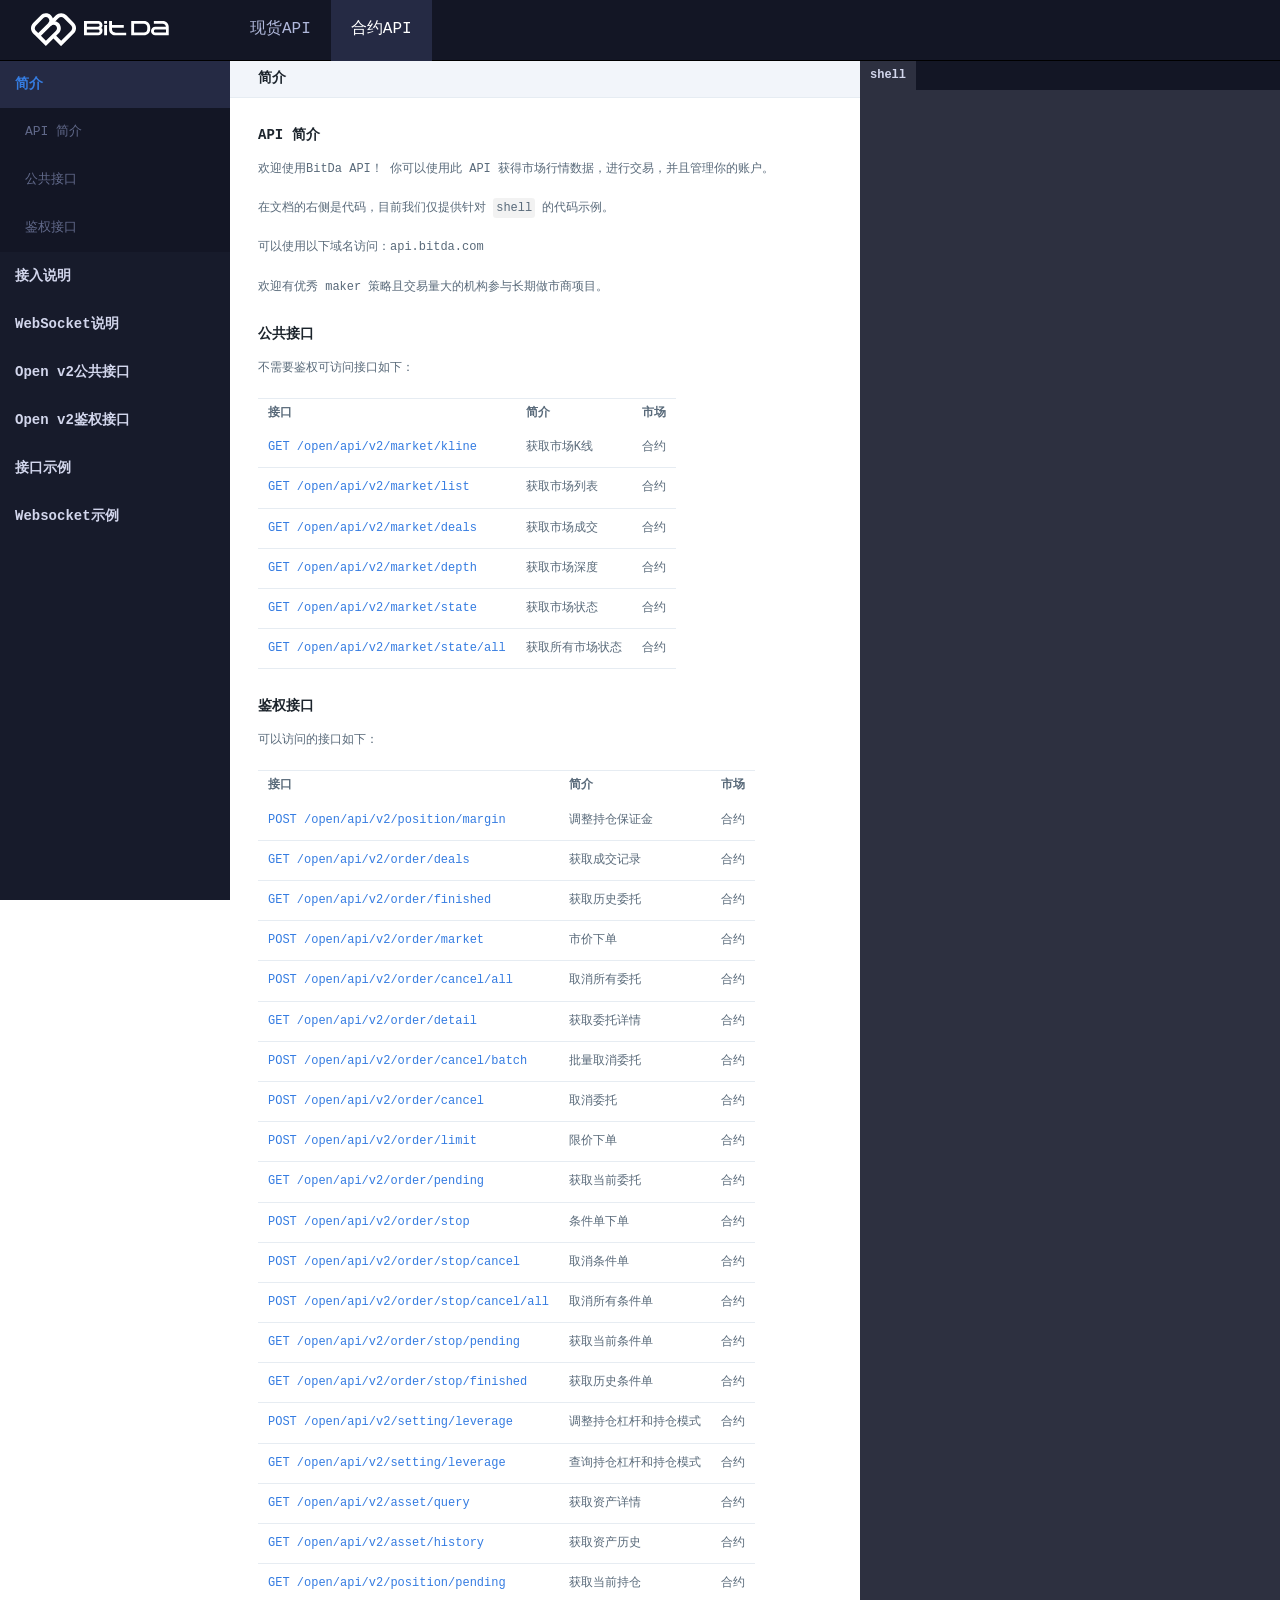
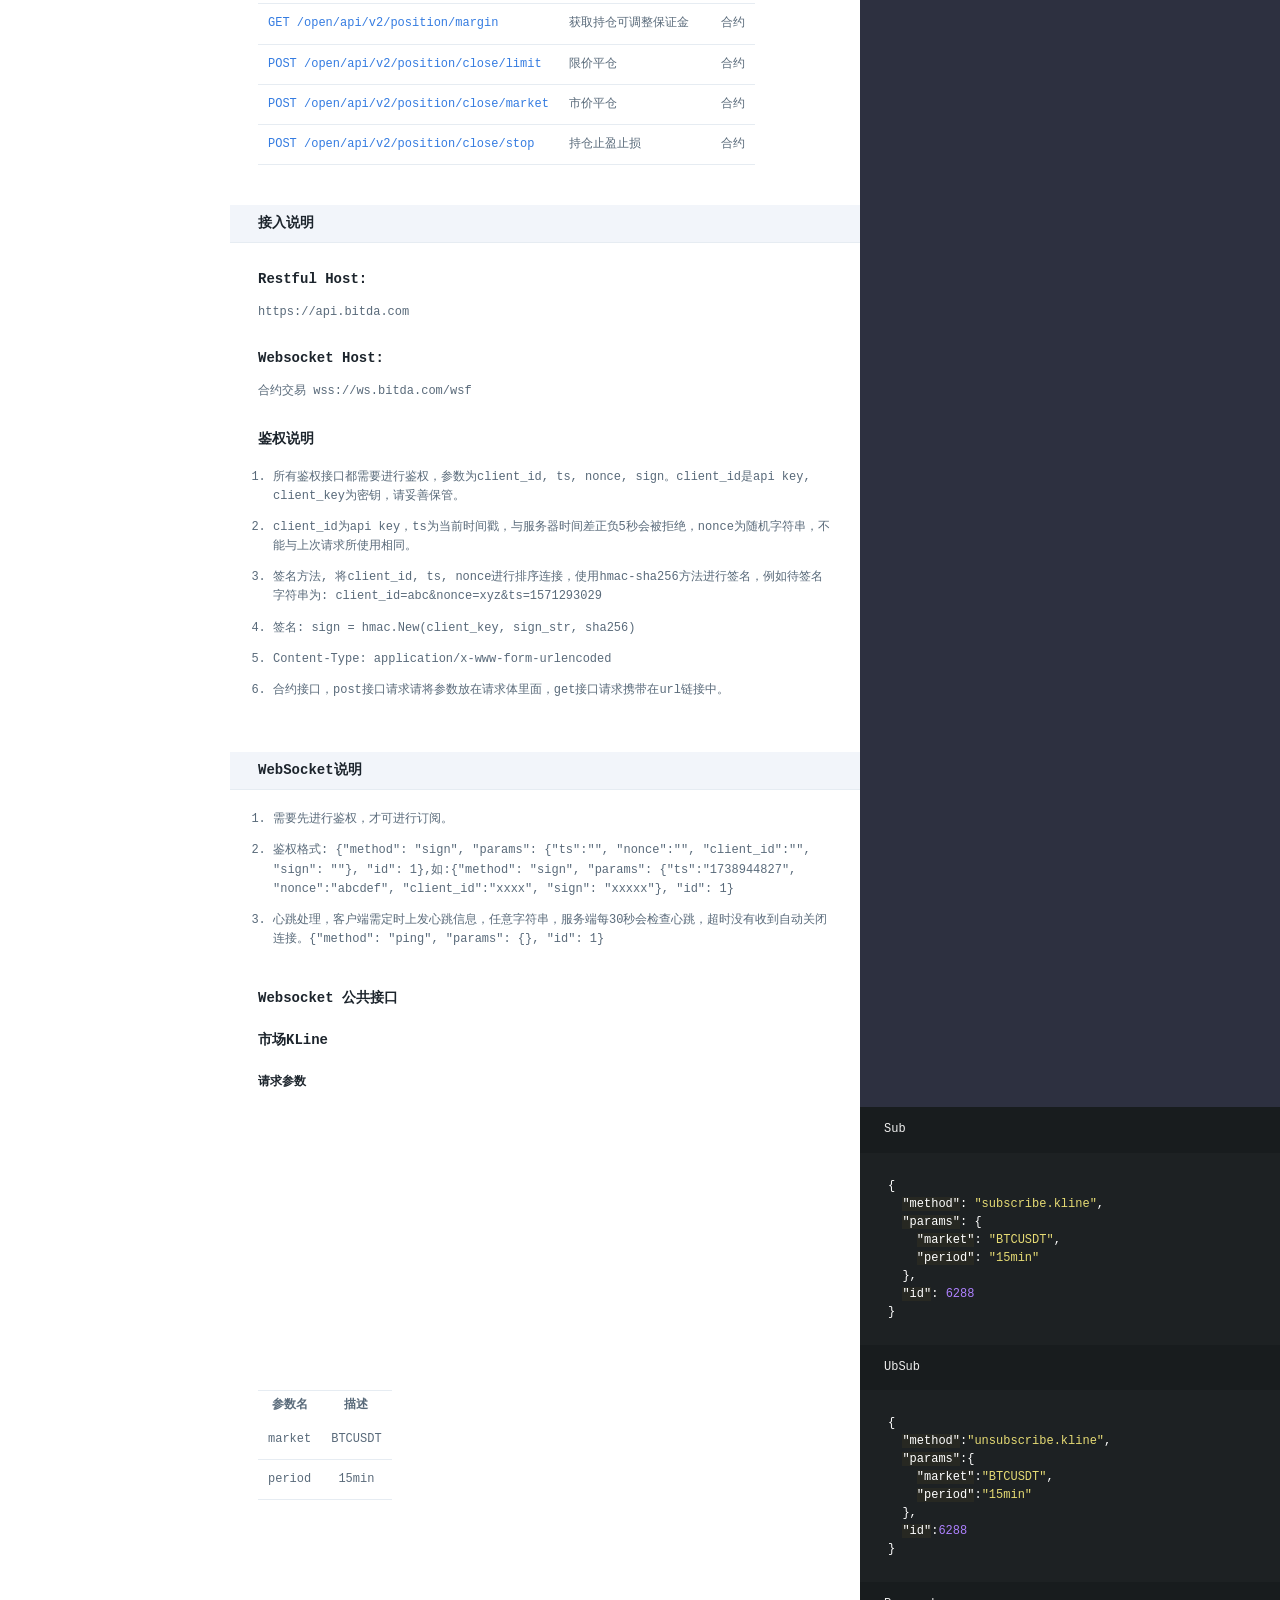
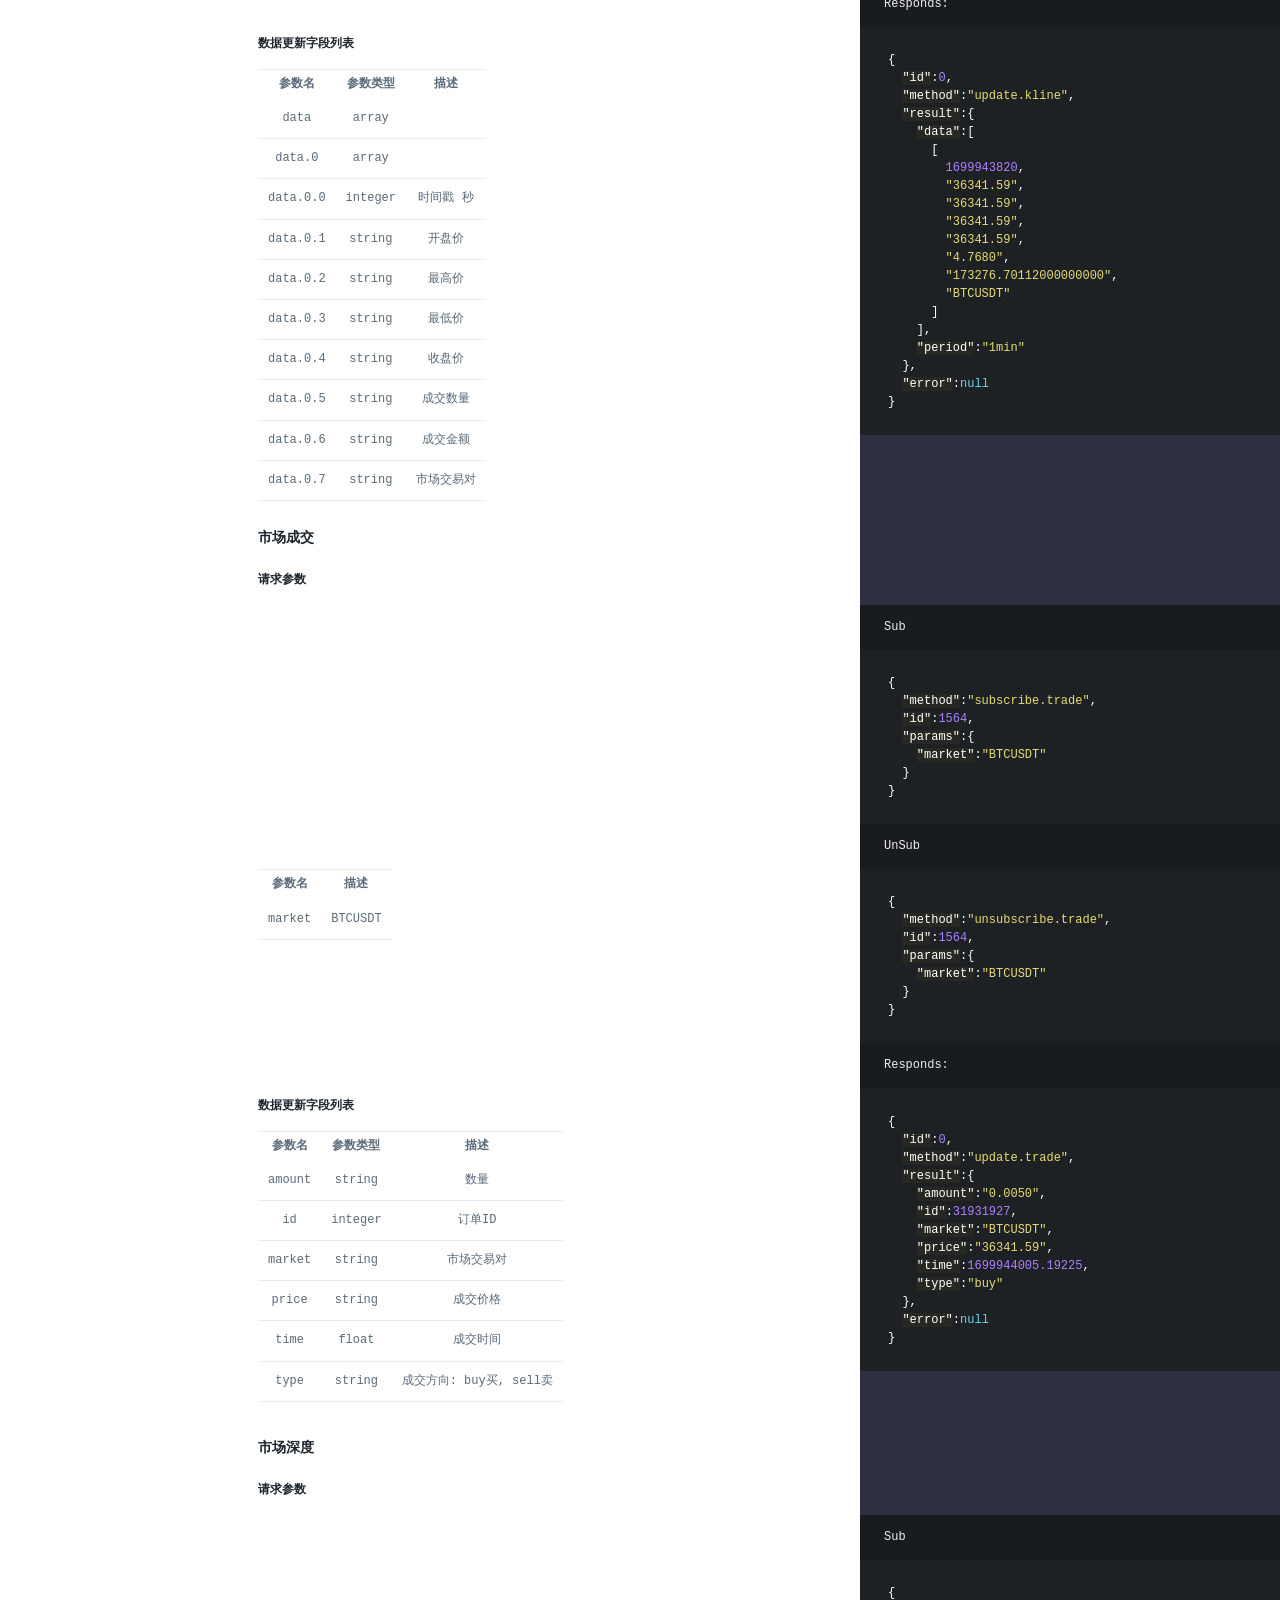
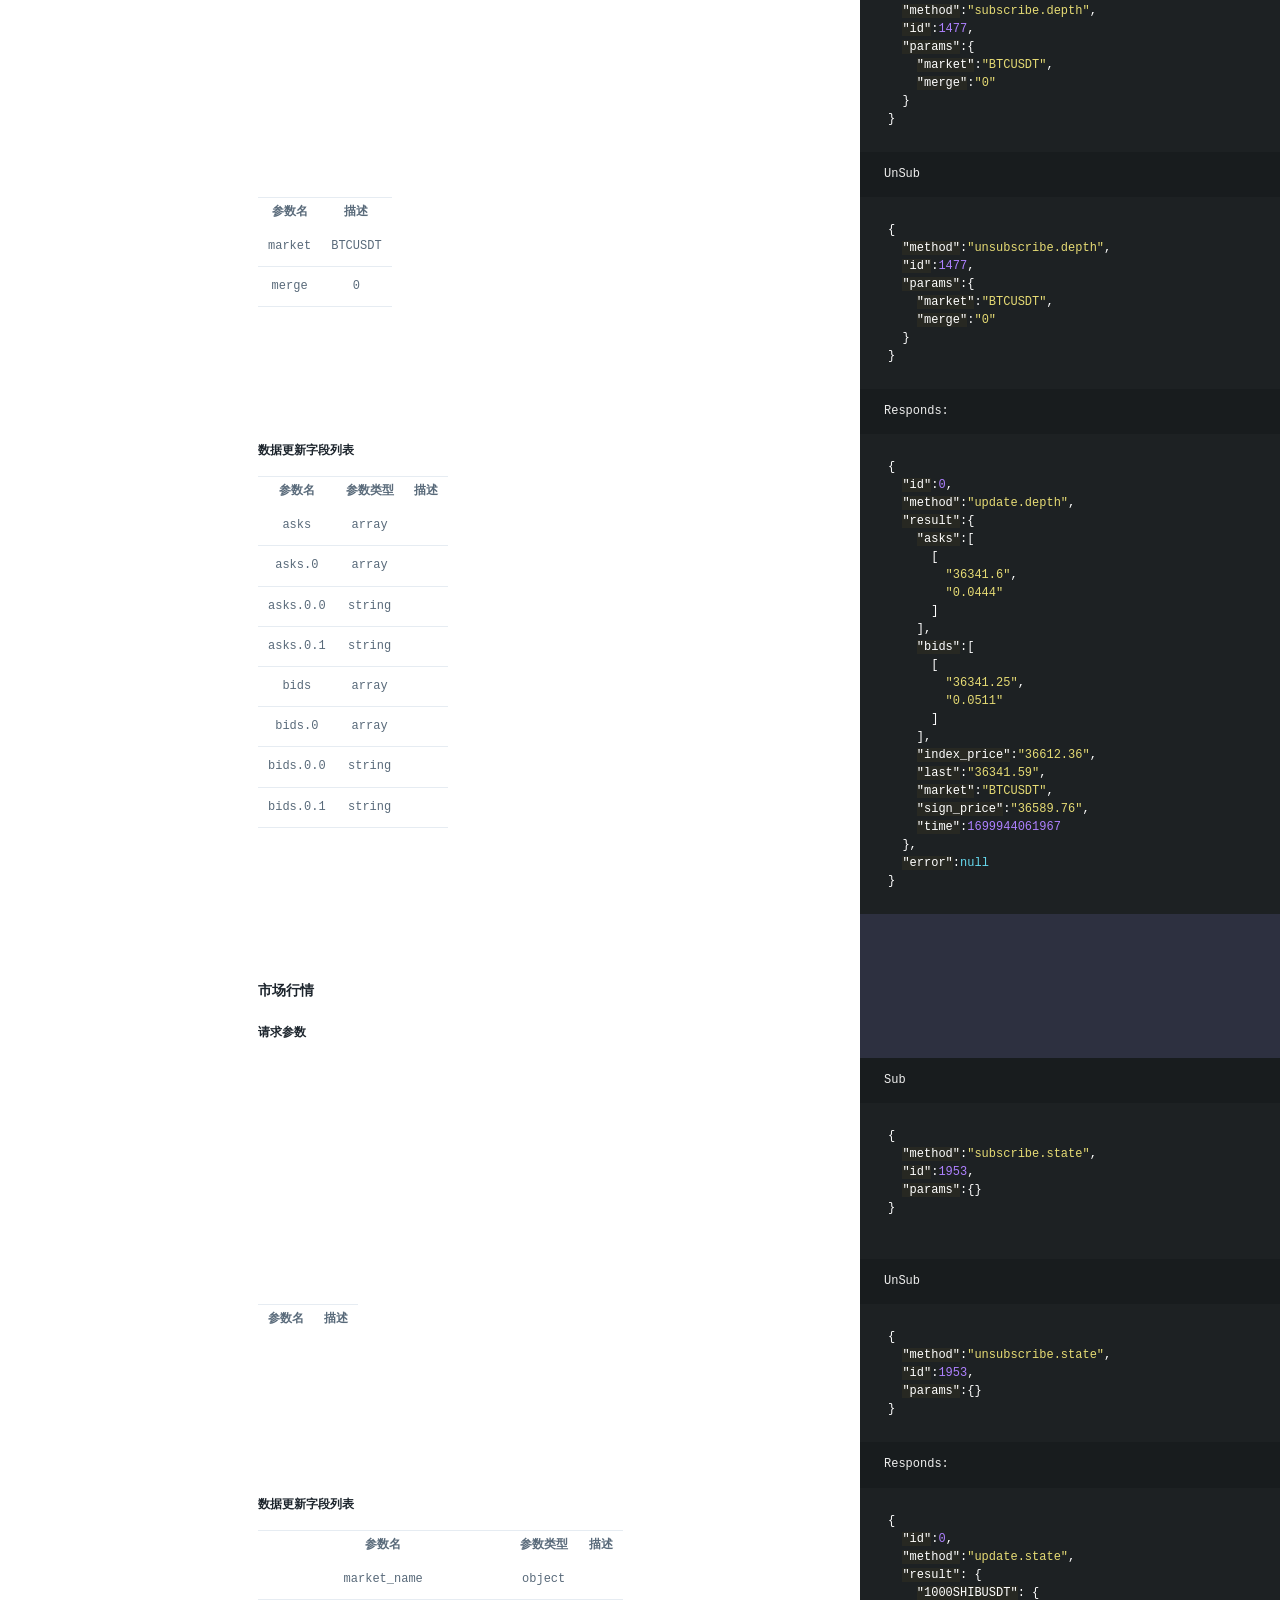
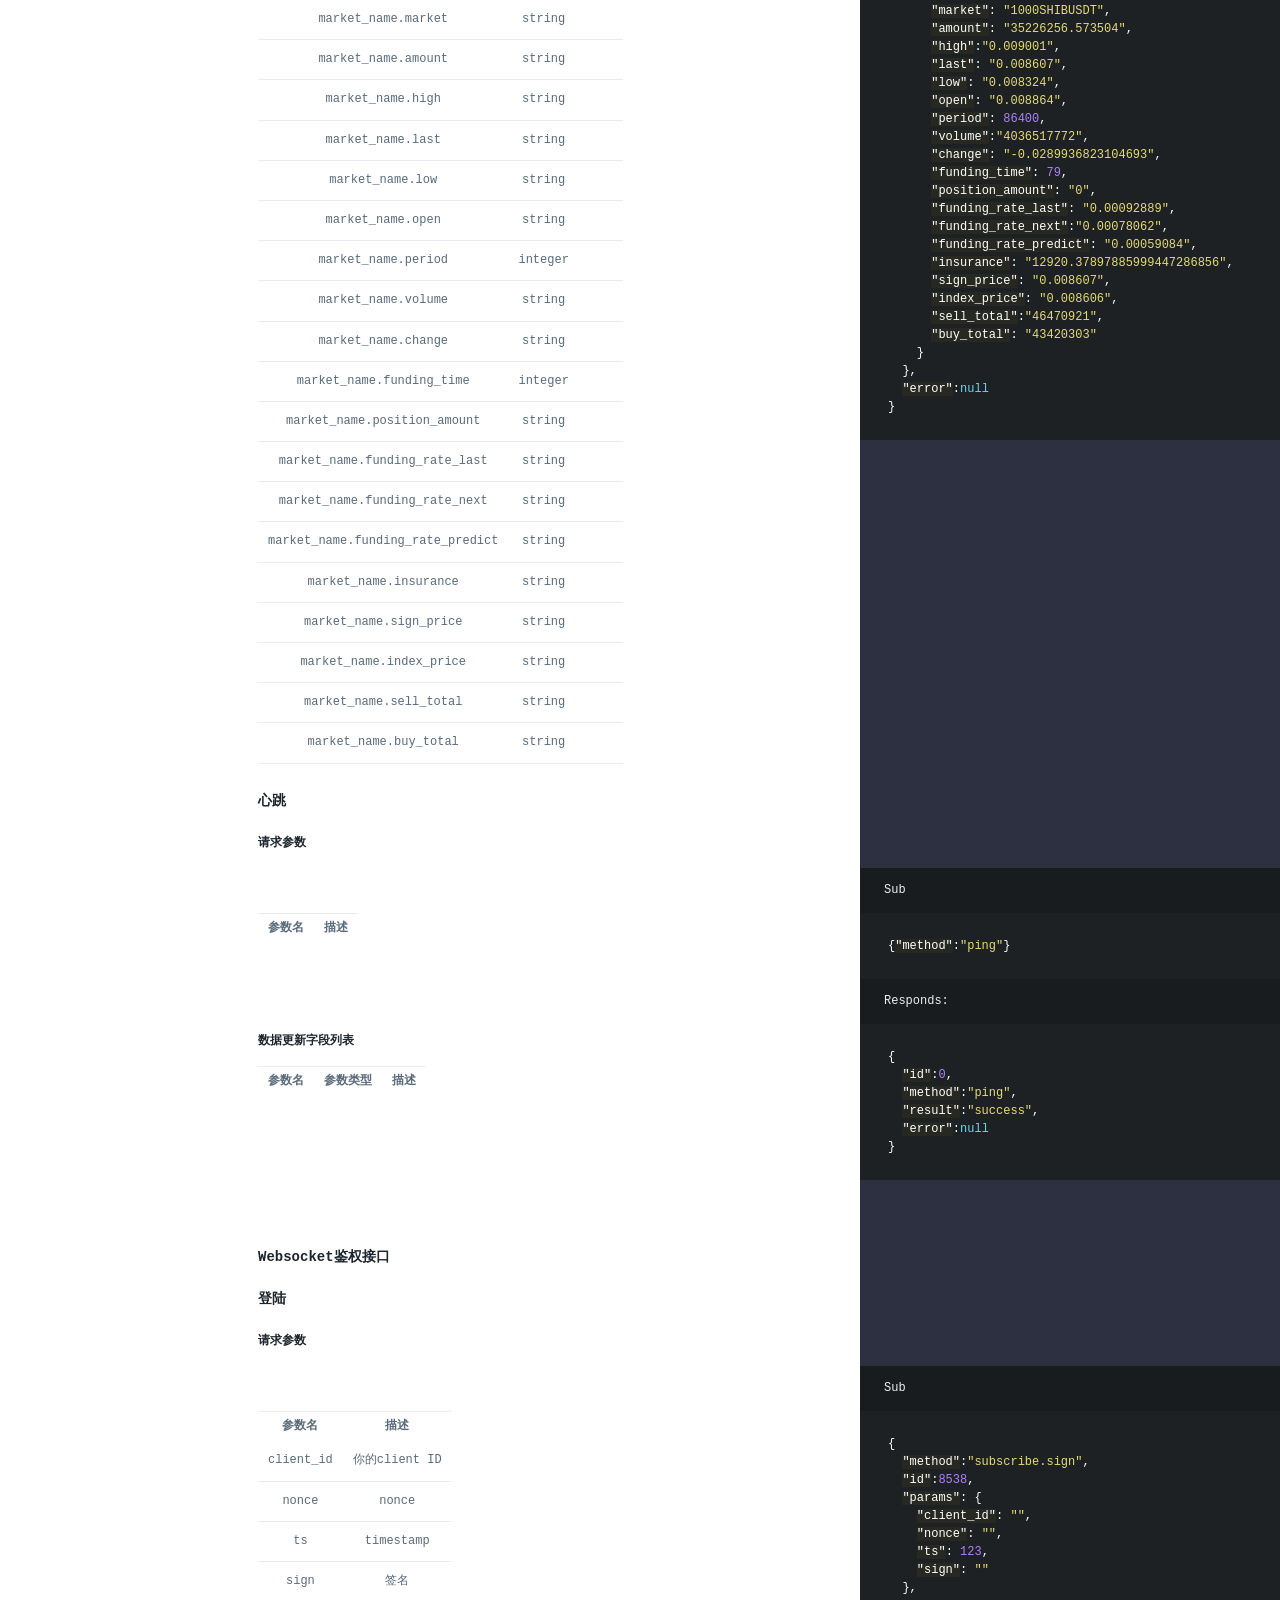
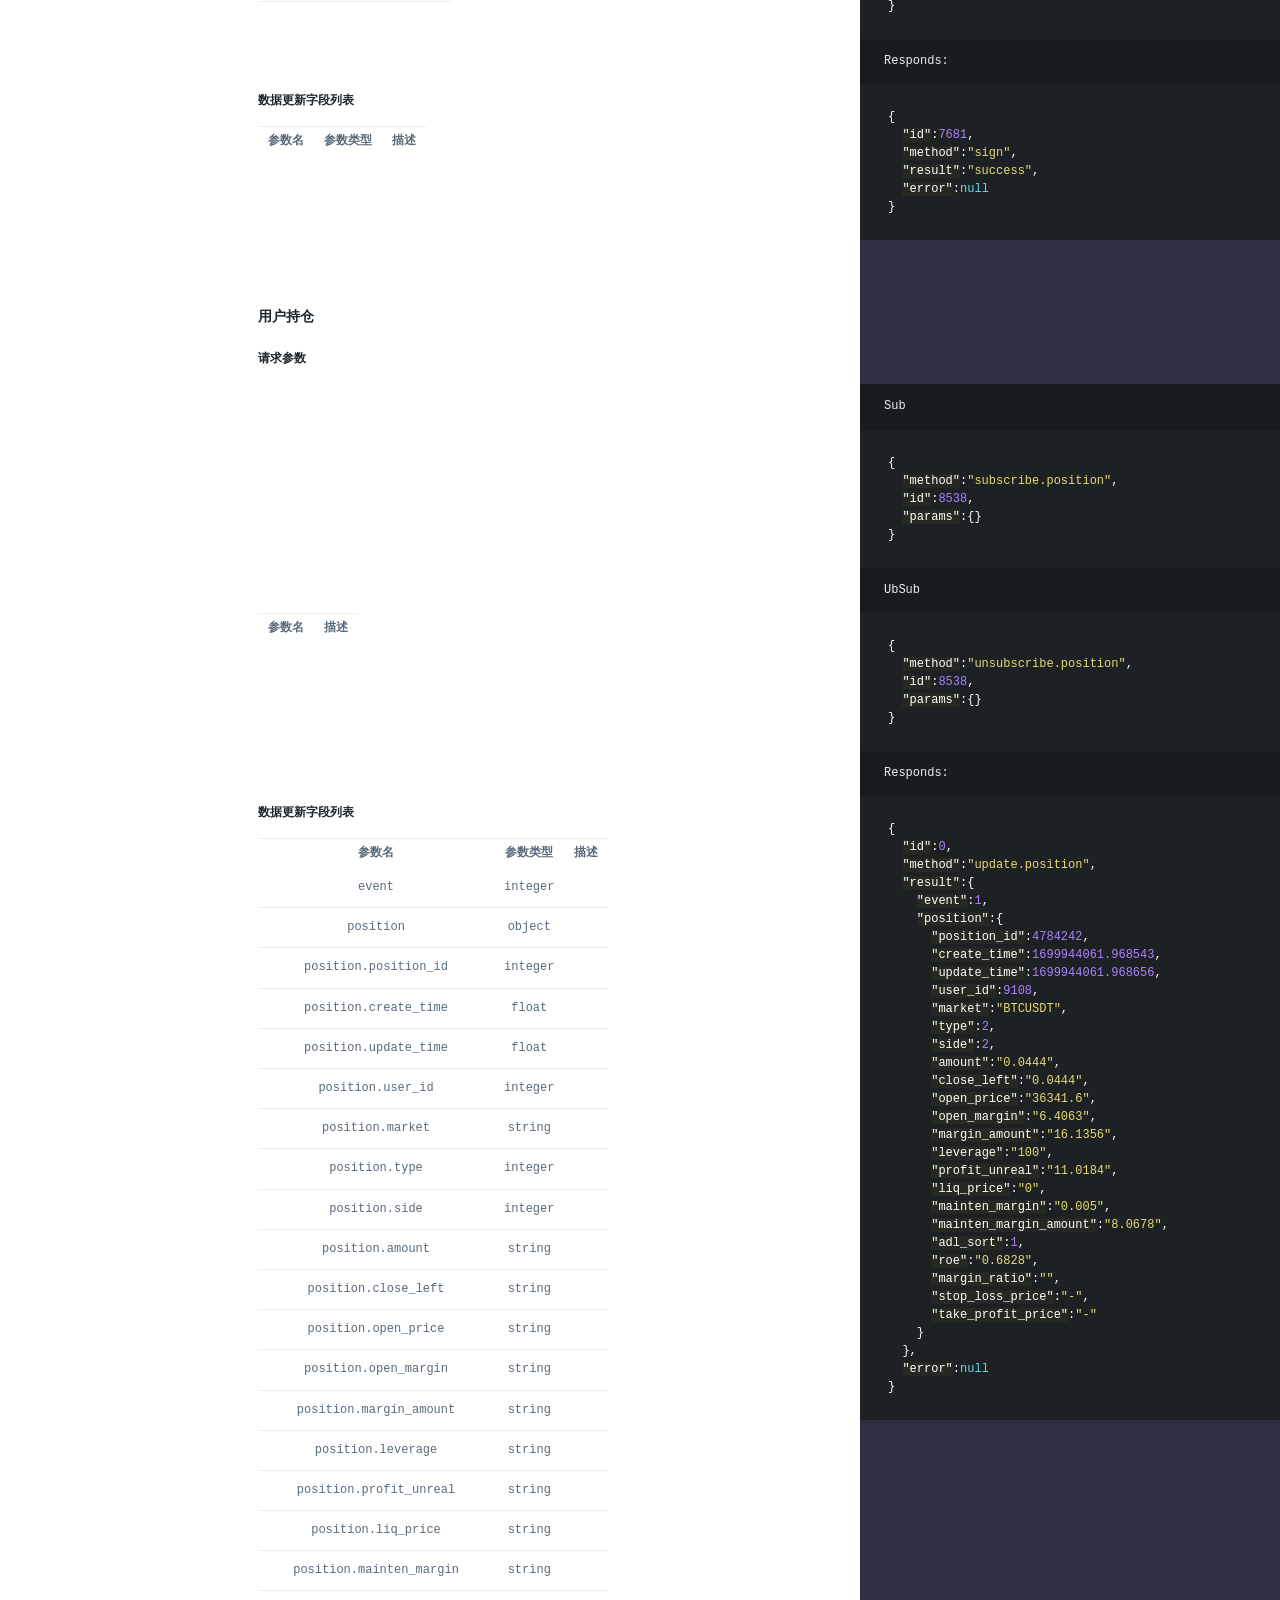
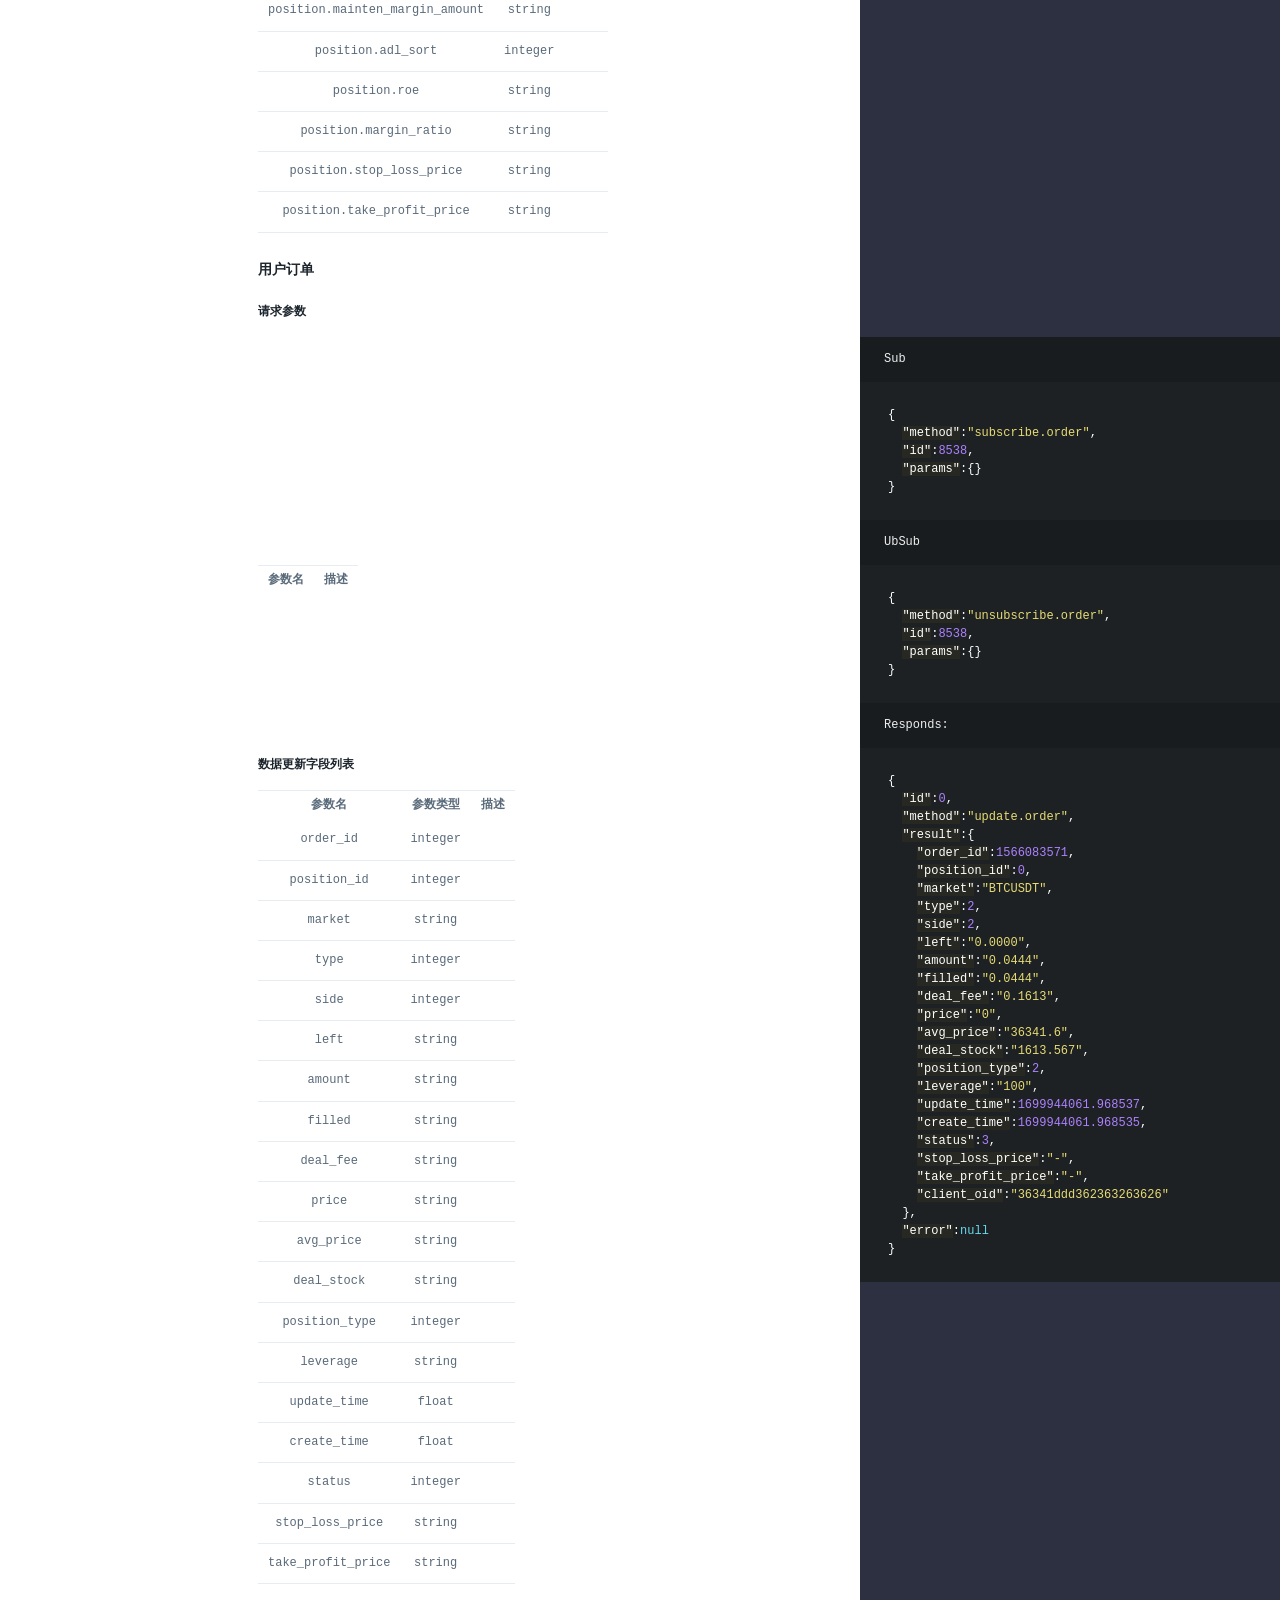
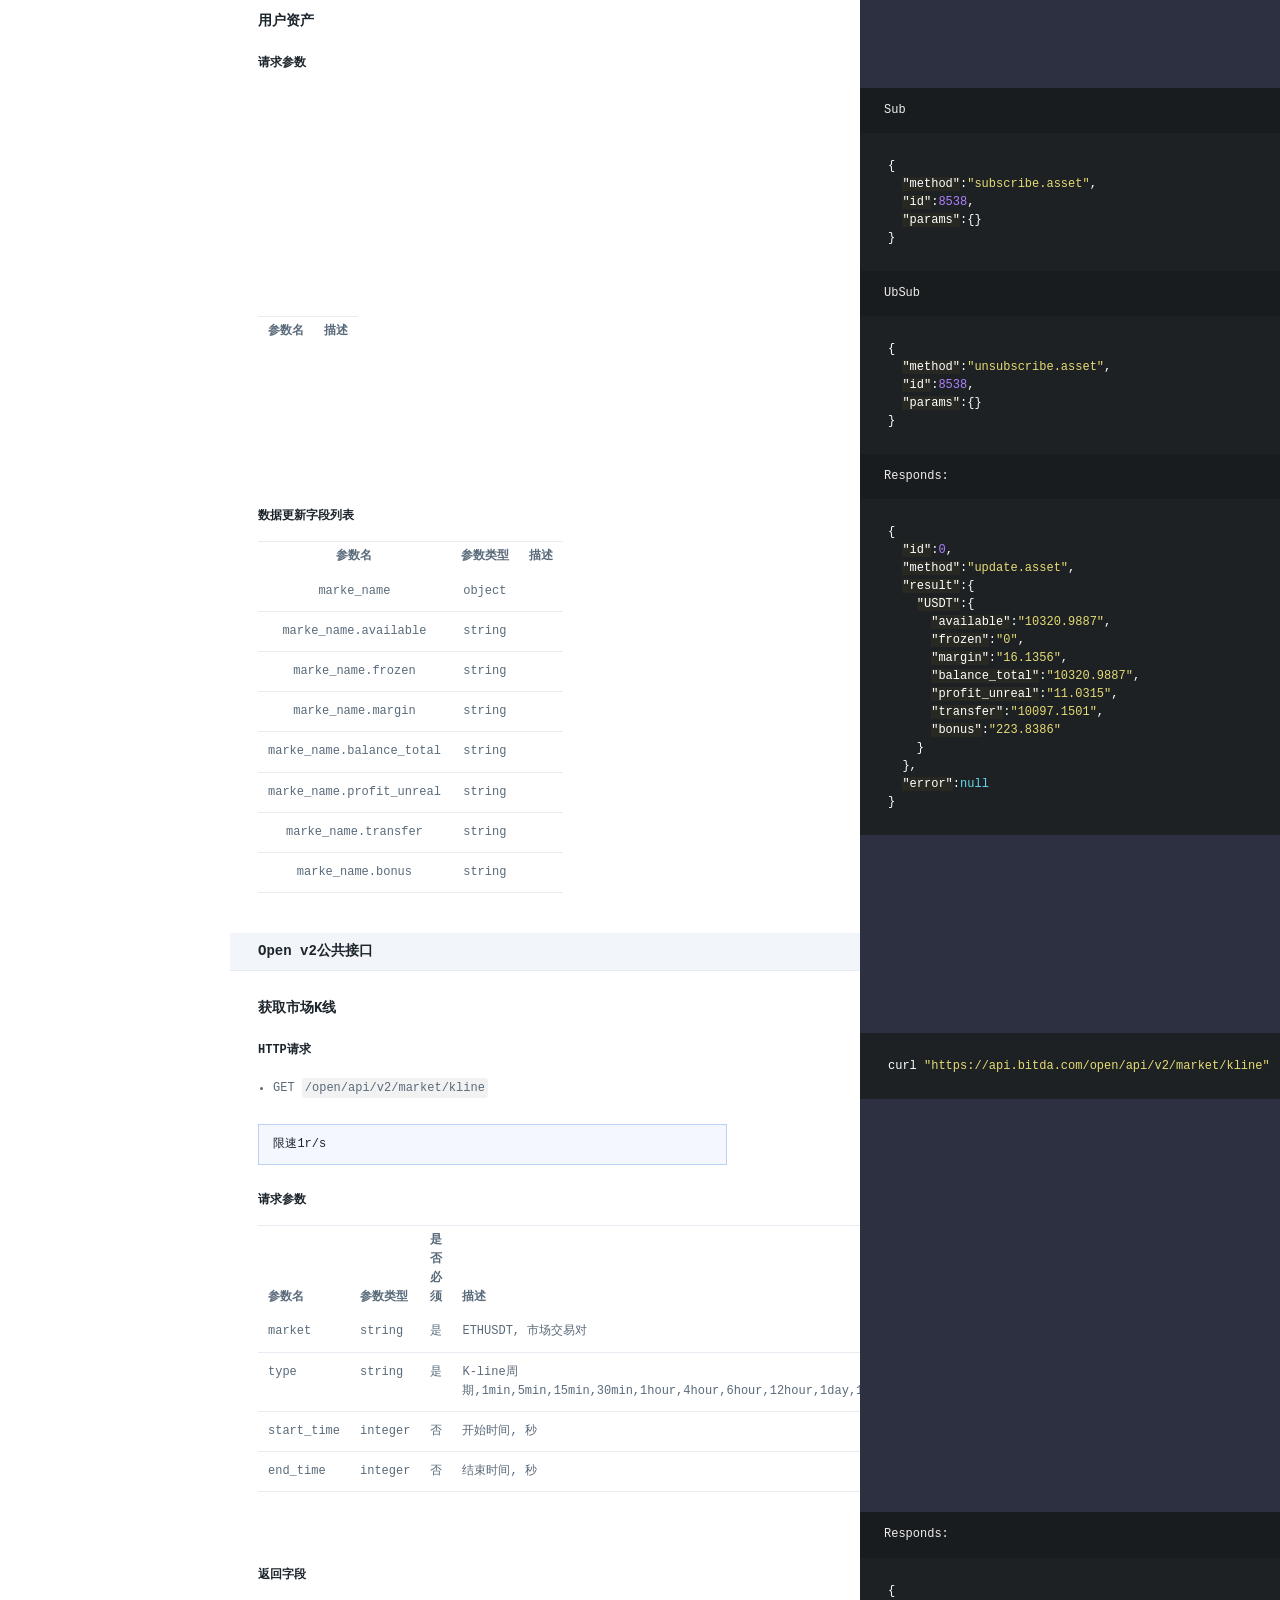
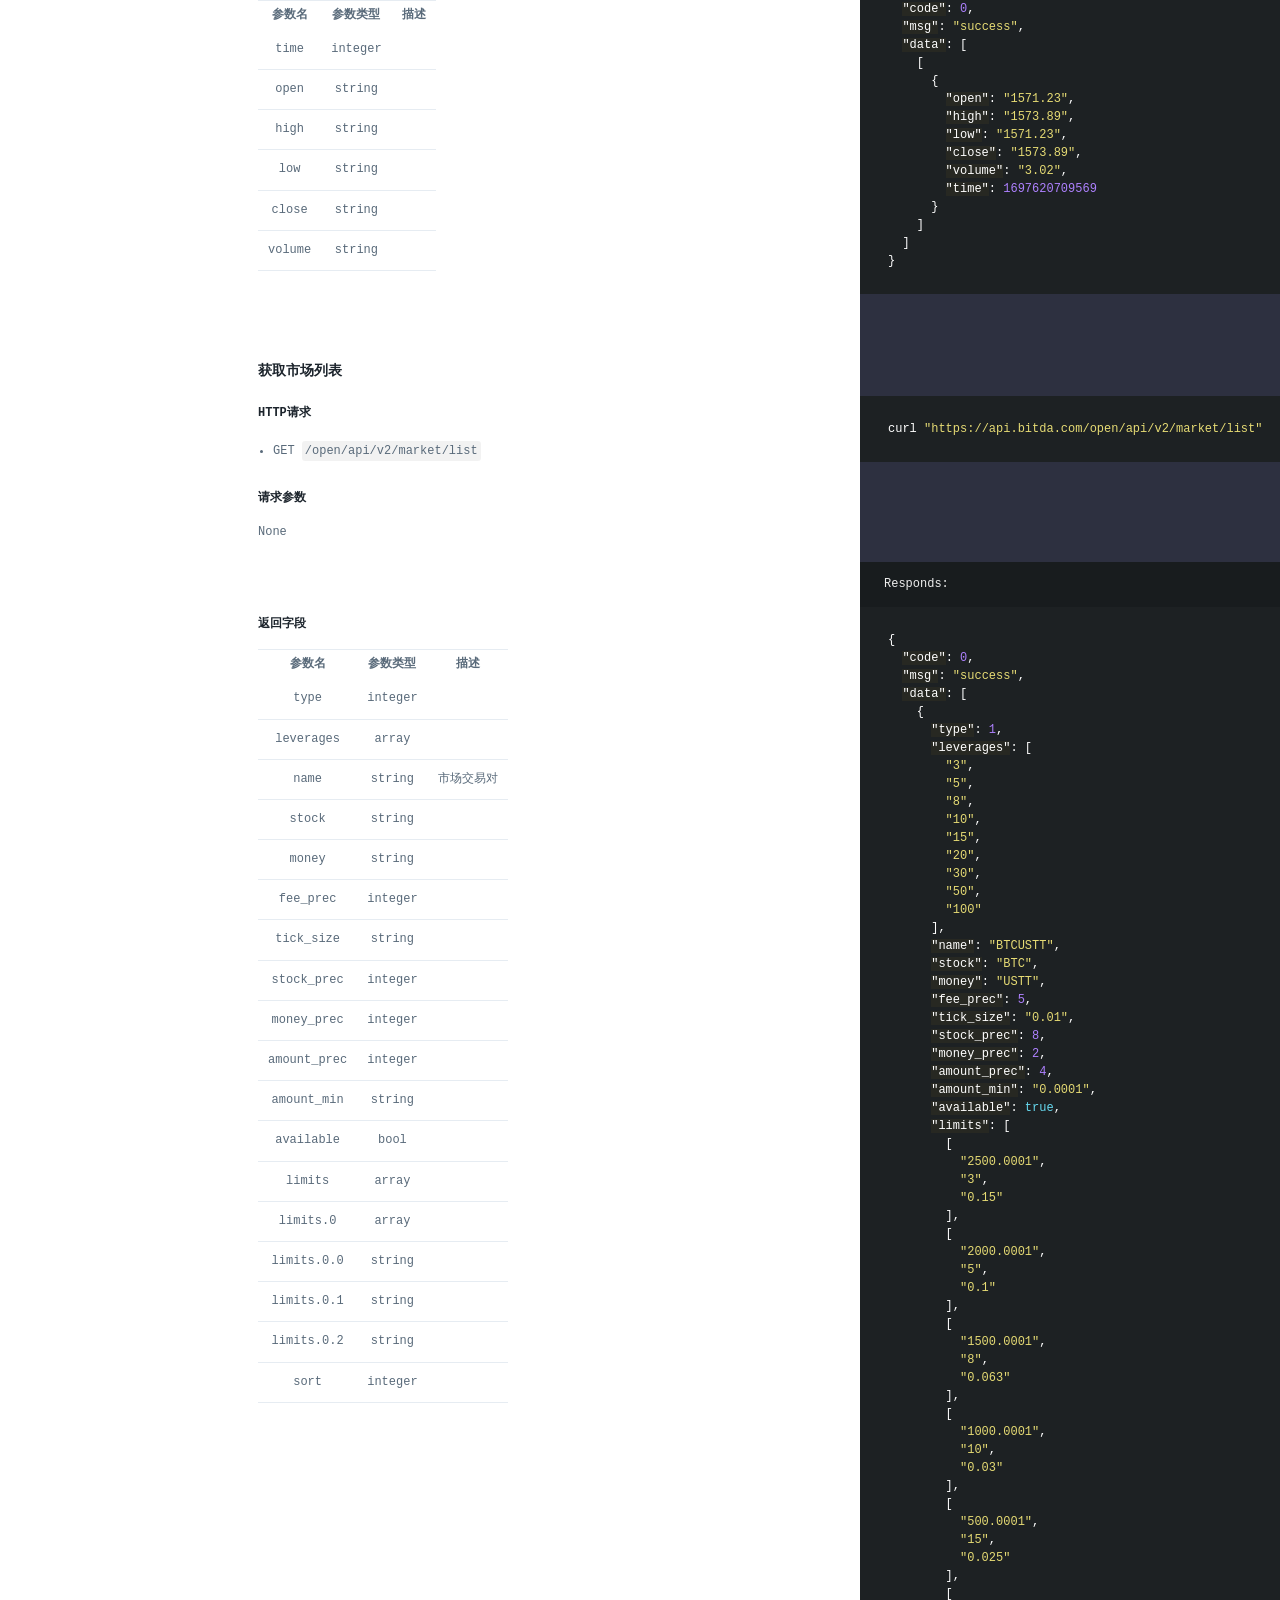
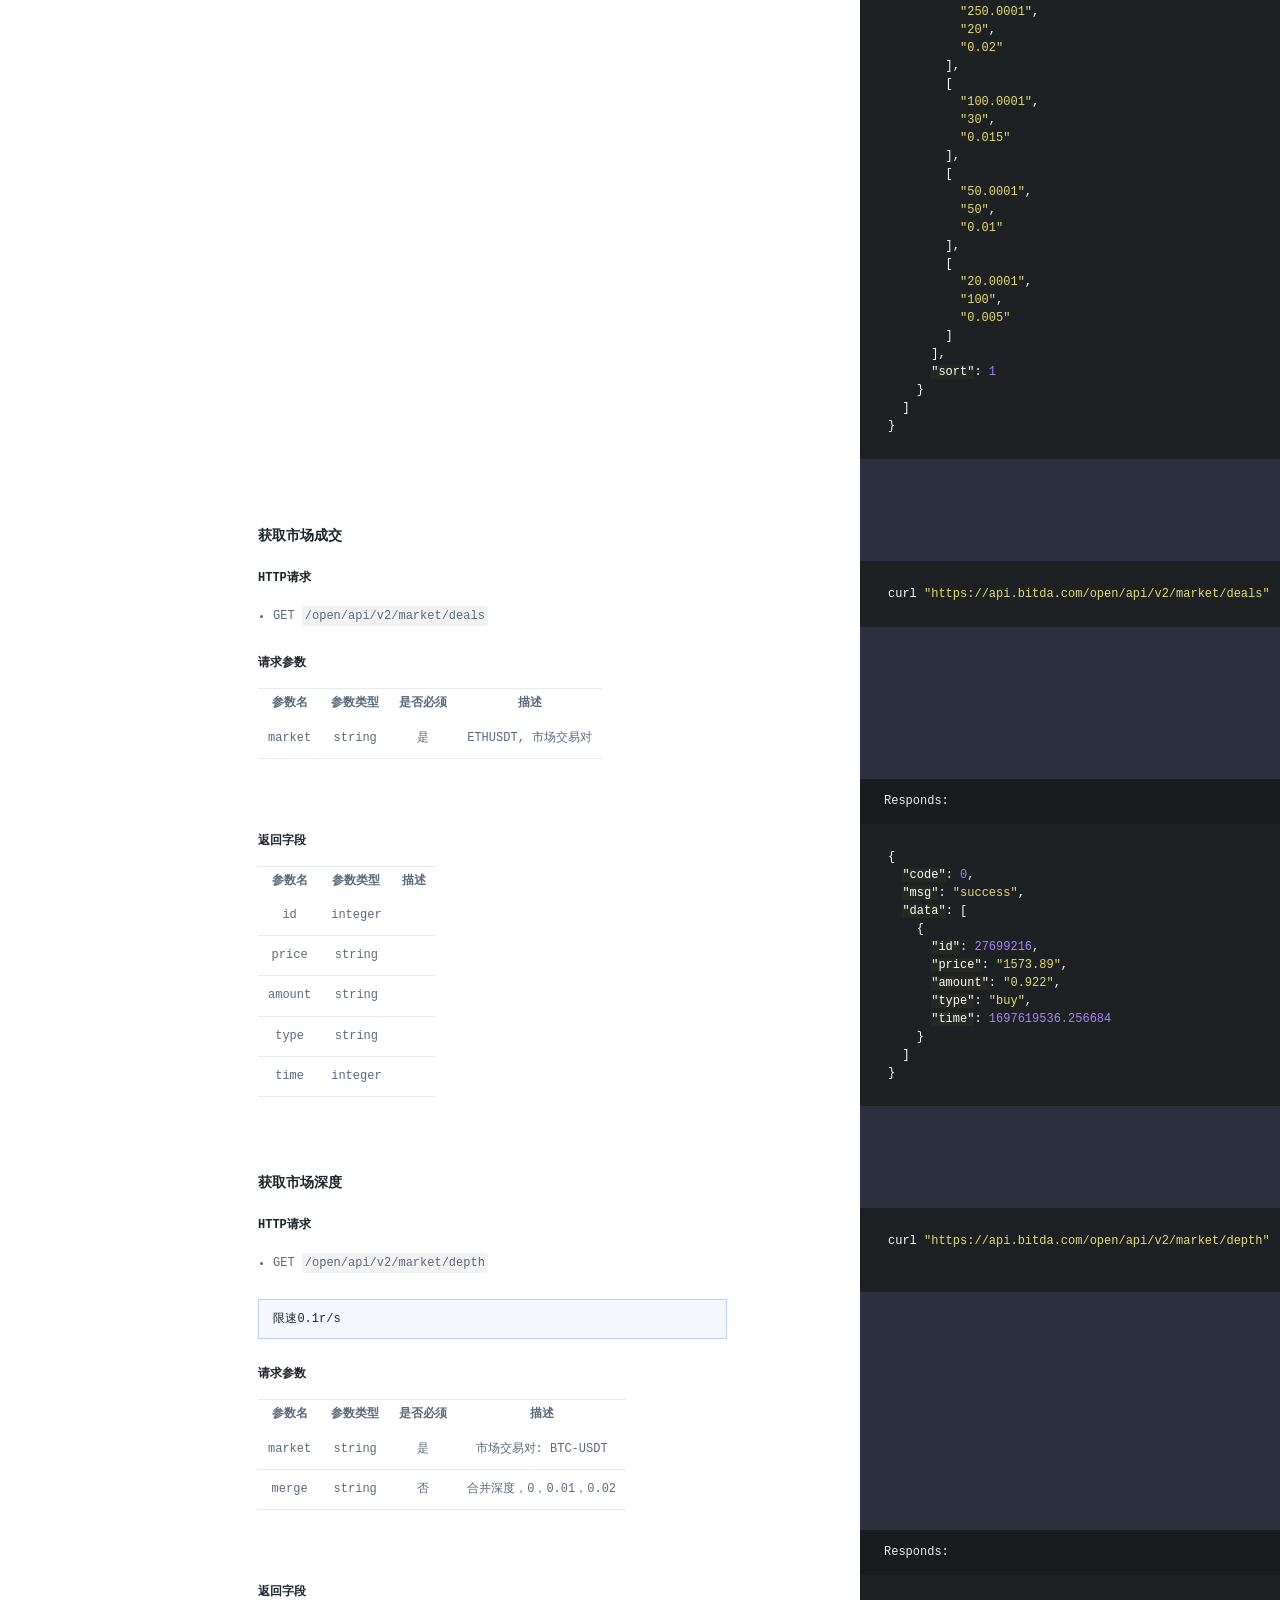
==== commit 50dacd7c: "publish: udpate generated from commit 8f8fa5995df6d6bbeec7dc25572f4b6c7754cf07" ====
--- a/futures/v1/cn/index.html
+++ b/futures/v1/cn/index.html
@@ -609,7 +609,7 @@
 <li><p>签名方法, 将client_id, ts, nonce进行排序连接，使用hmac-sha256方法进行签名，例如待签名字符串为: client_id=abc&amp;nonce=xyz&amp;ts=1571293029</p></li>
 <li><p>签名: sign = hmac.New(client_key, sign_str, sha256)</p></li>
 <li><p>Content-Type: application/x-www-form-urlencoded</p></li>
-<li><p>现货接口，post接口请求请将参数放在请求体里面，get接口请求携带在url链接中。</p></li>
+<li><p>合约接口，post接口请求请将参数放在请求体里面，get接口请求携带在url链接中。</p></li>
 </ol>
 <h1 id='websocket'>WebSocket说明</h1>
 <ol>
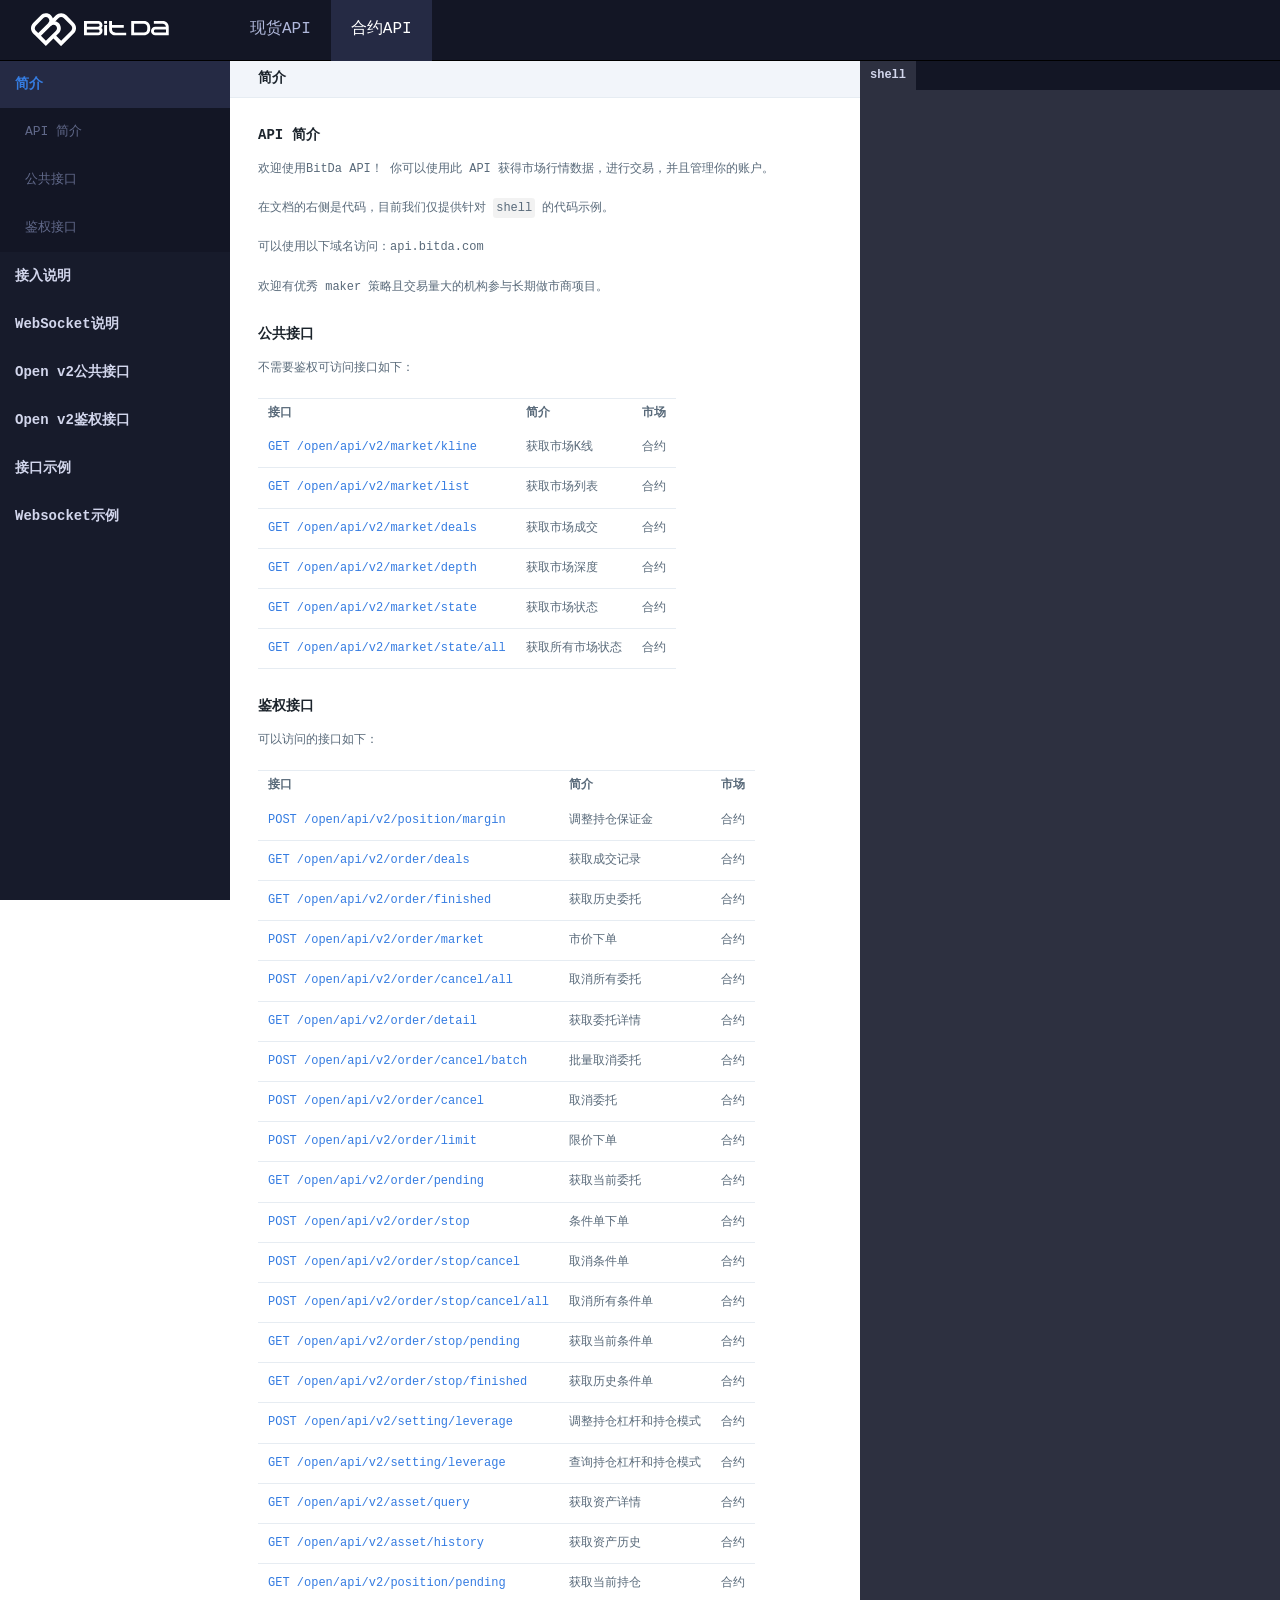
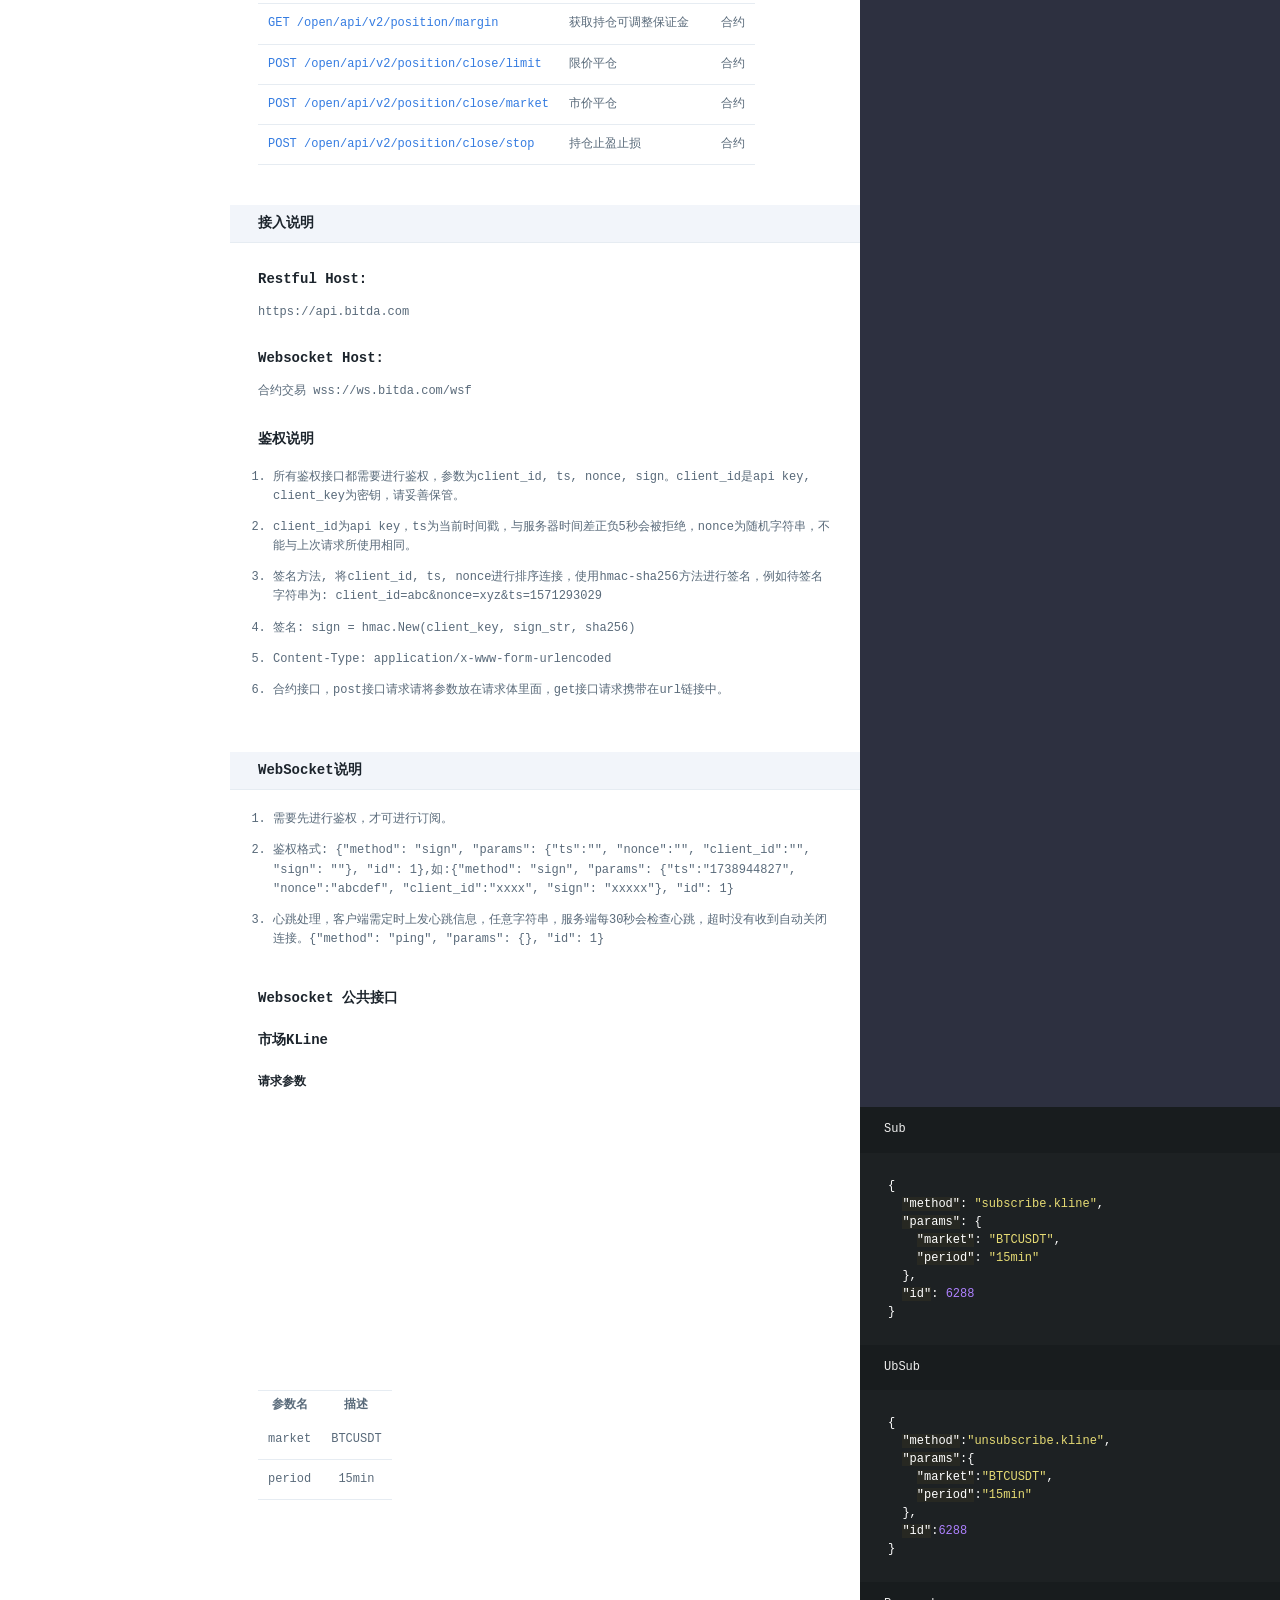
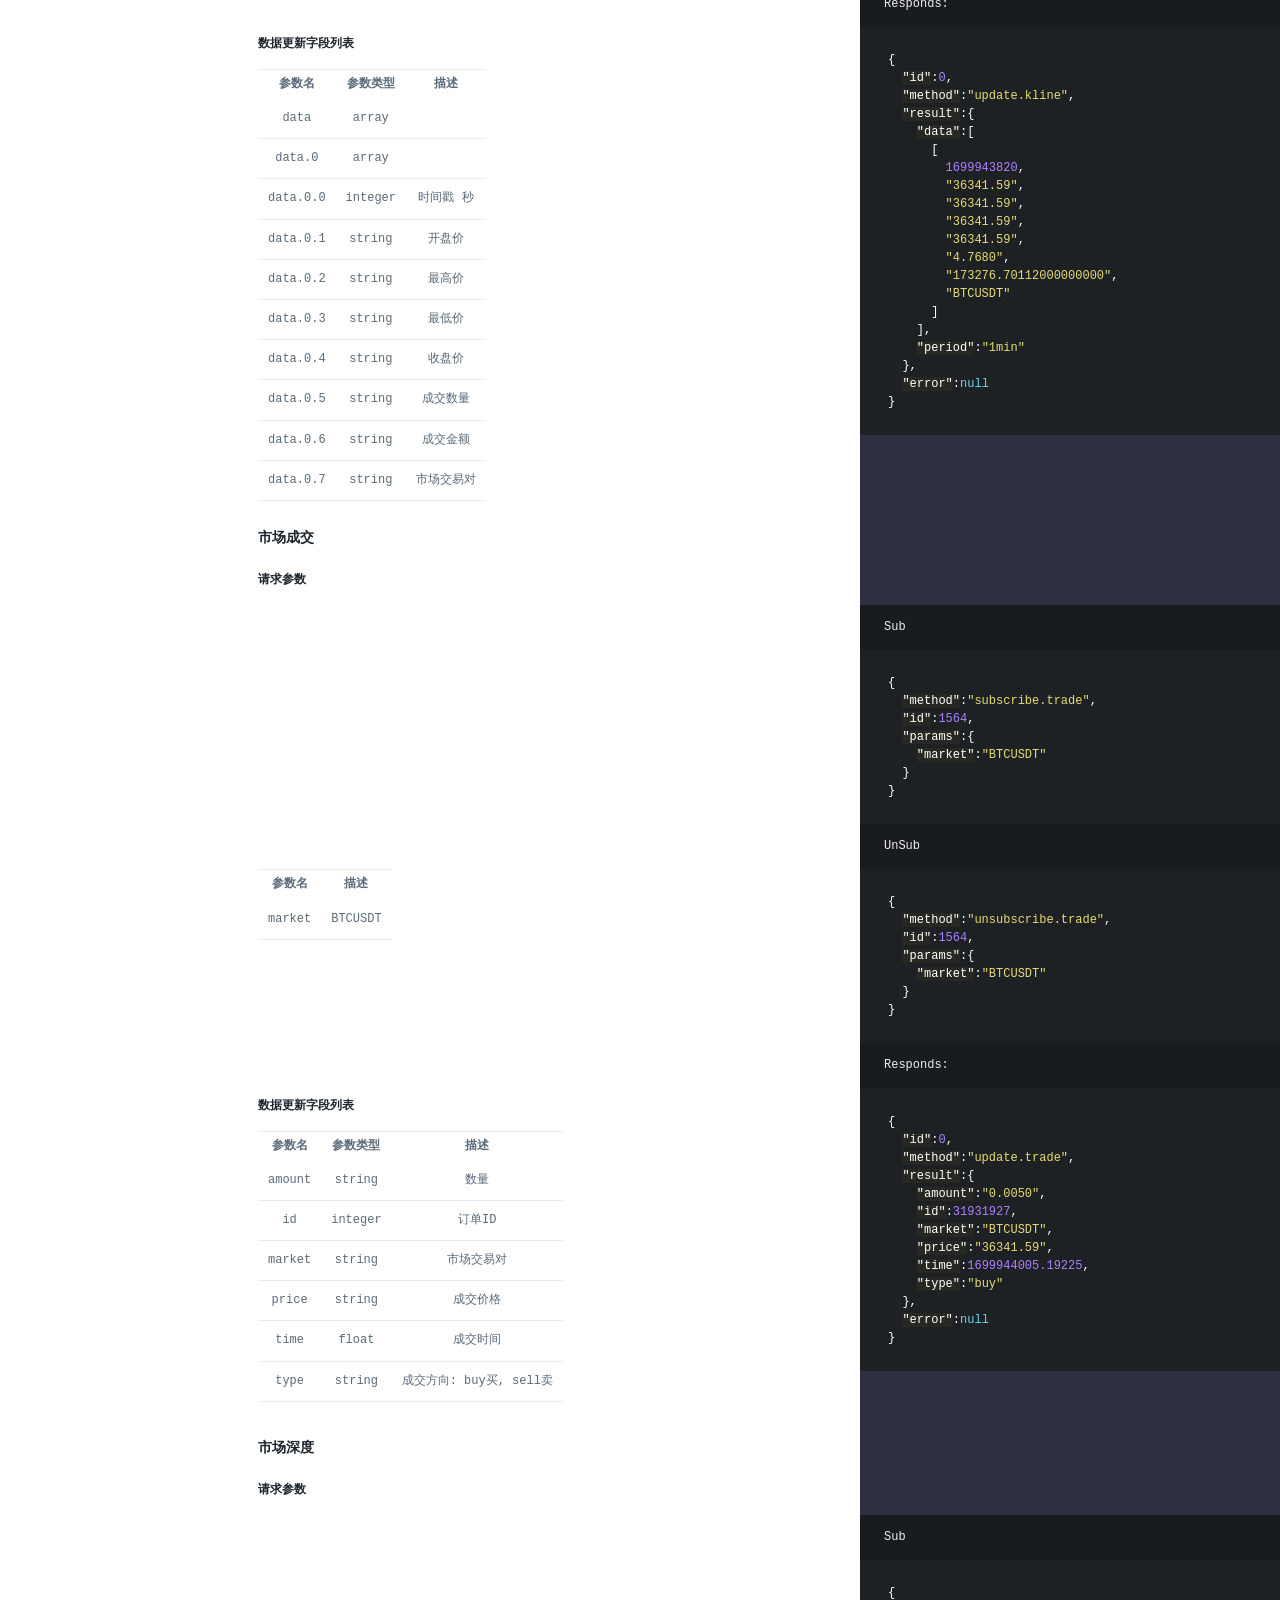
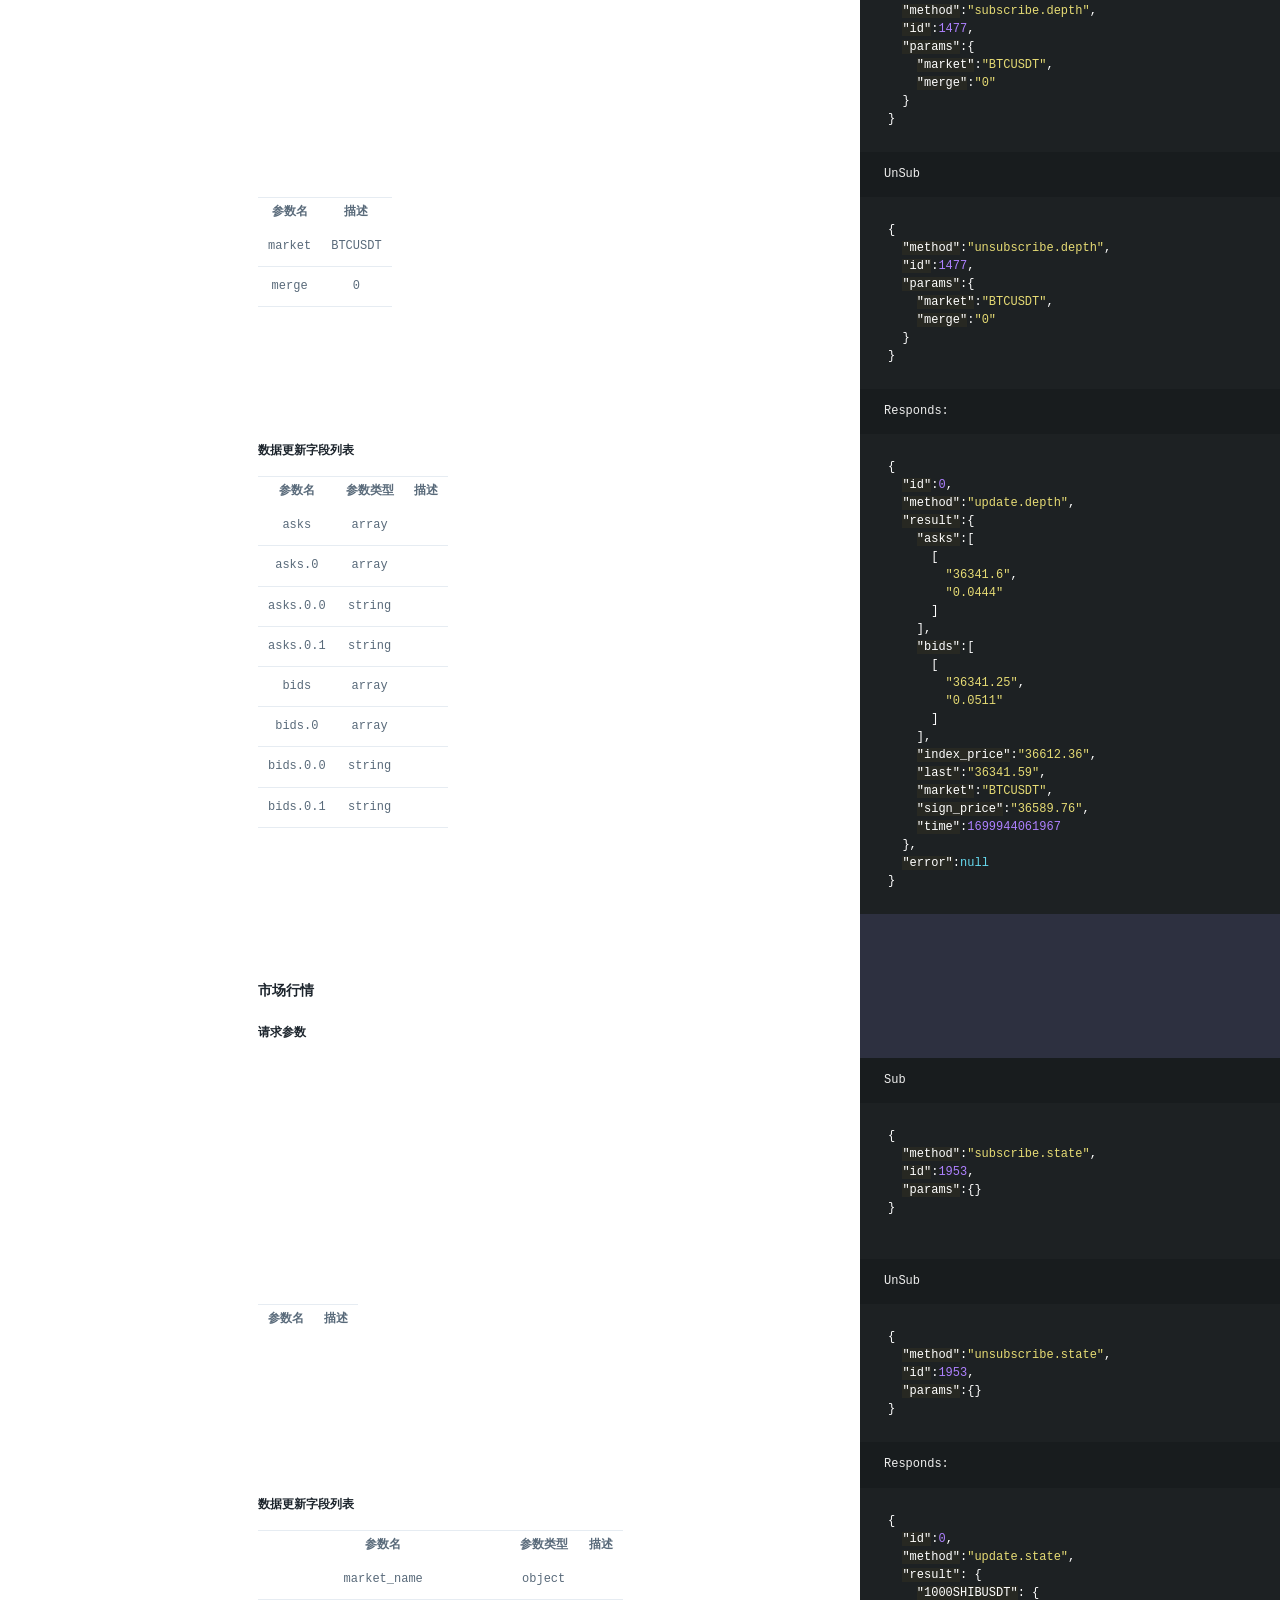
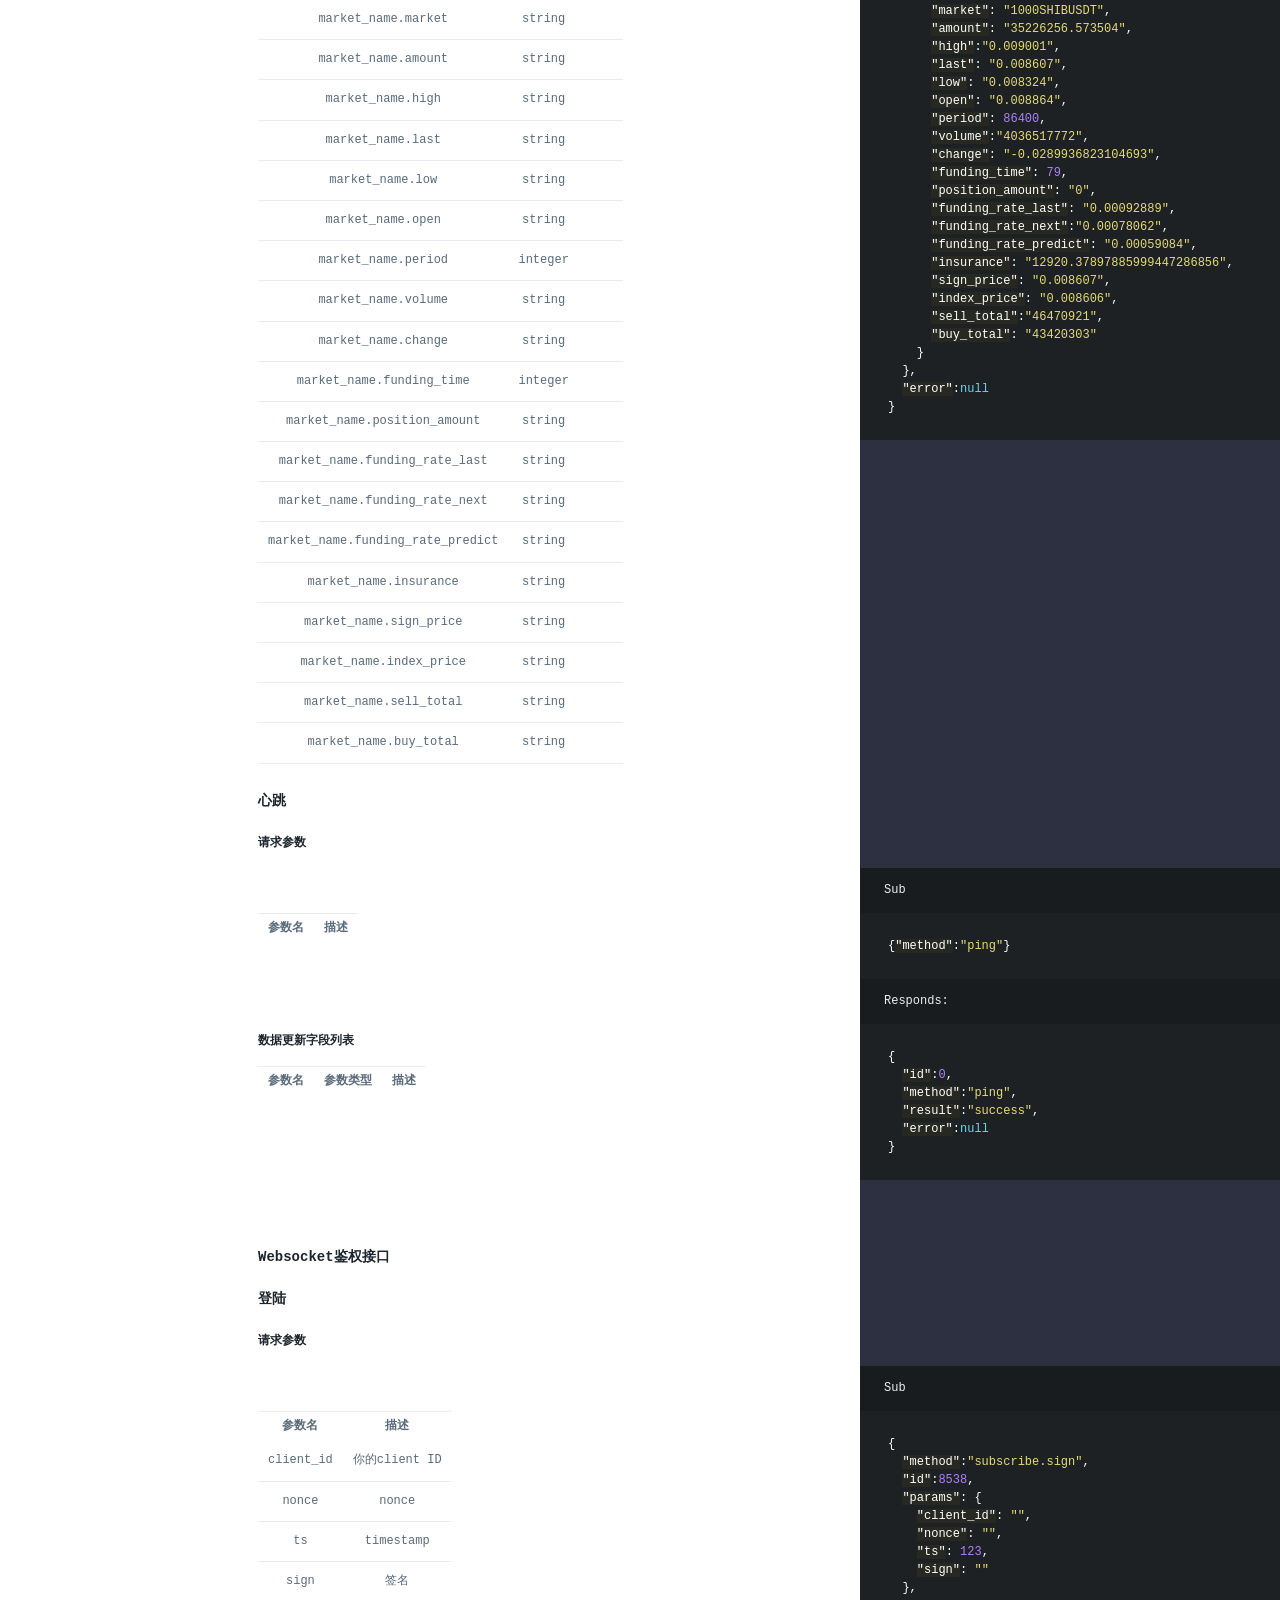
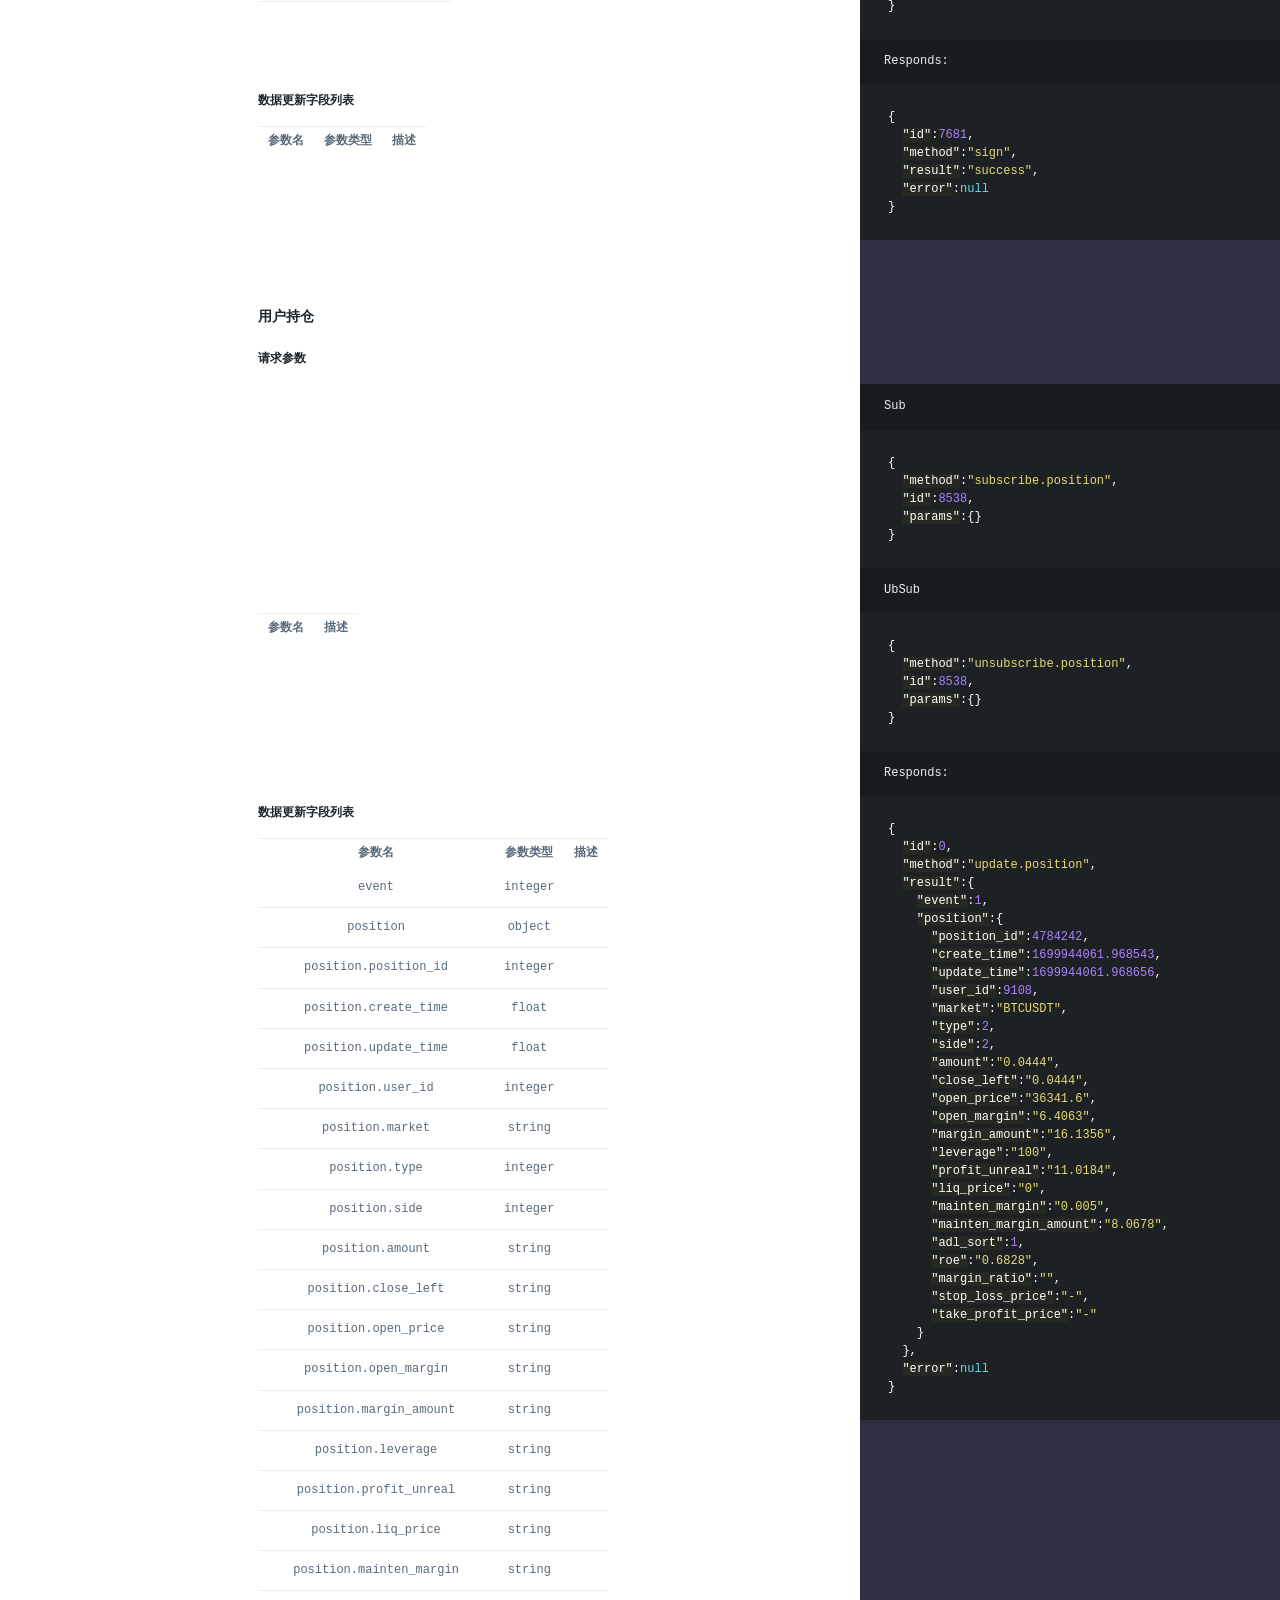
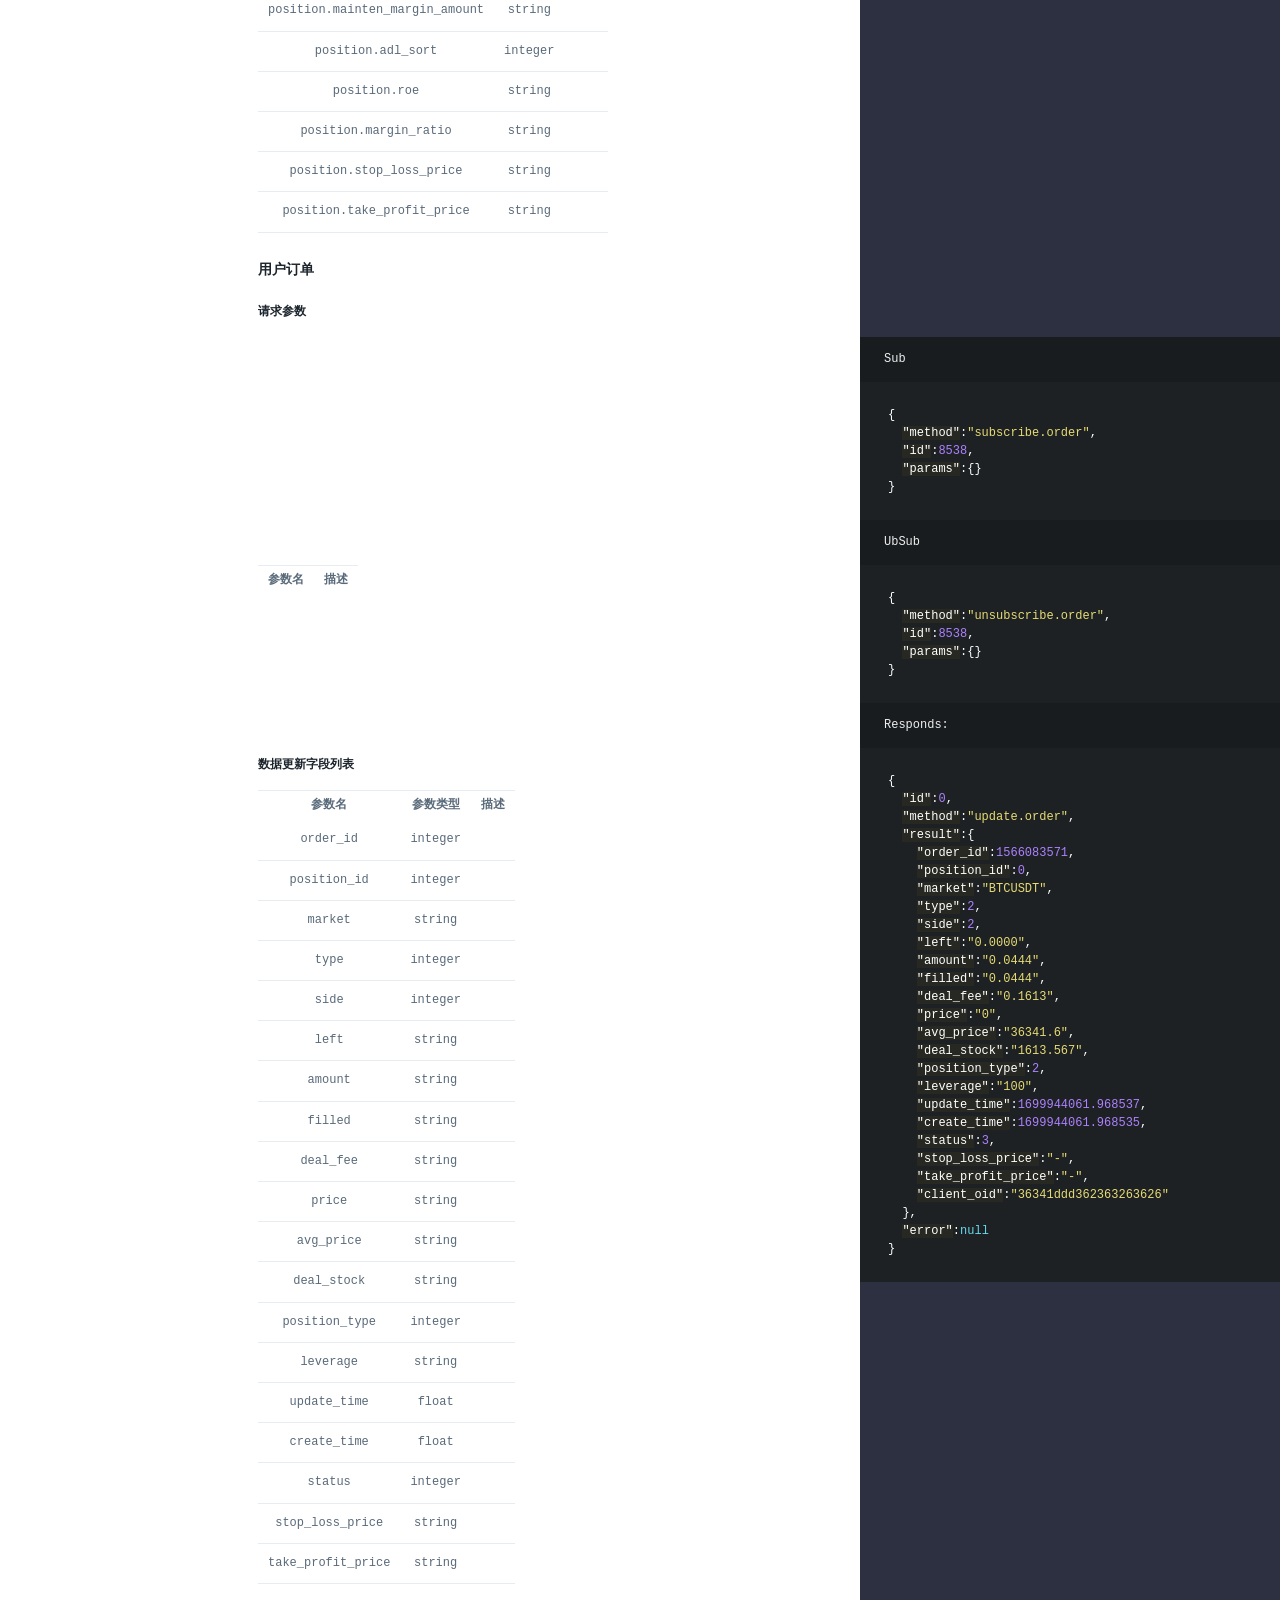
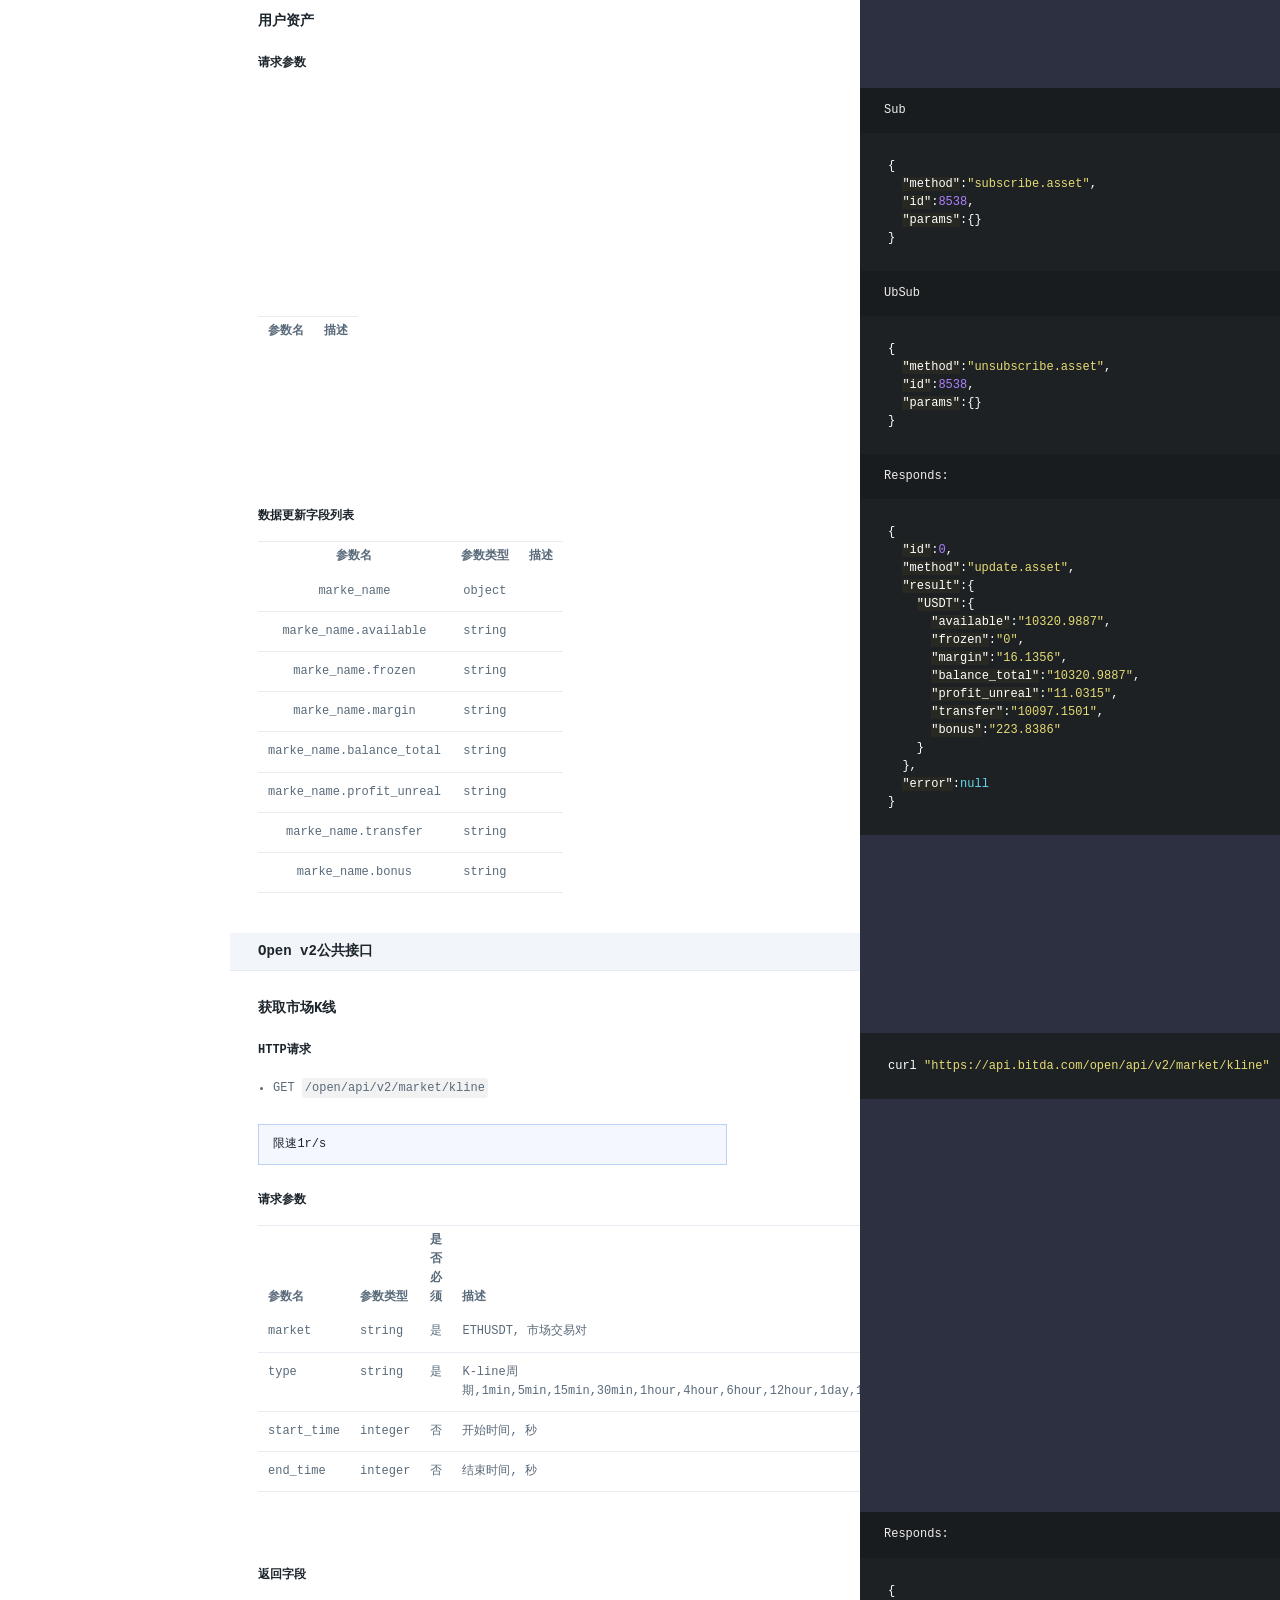
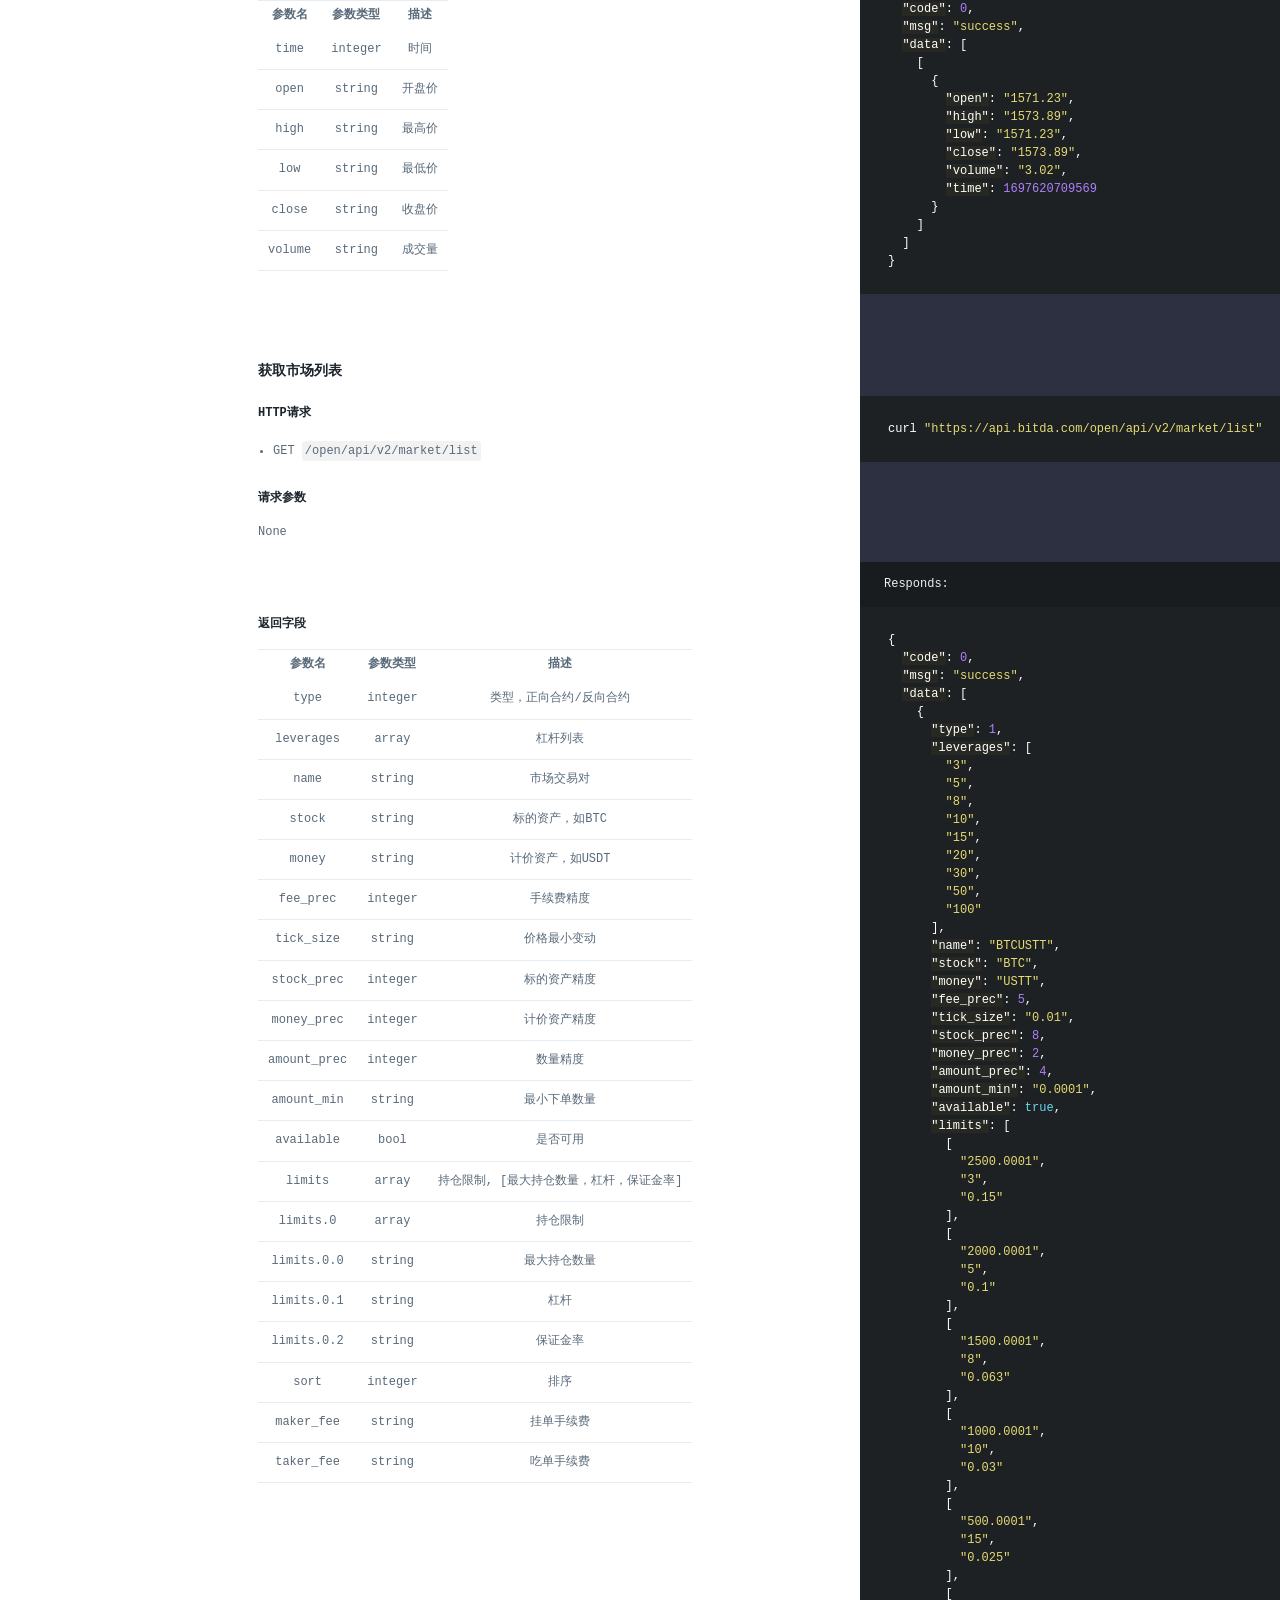
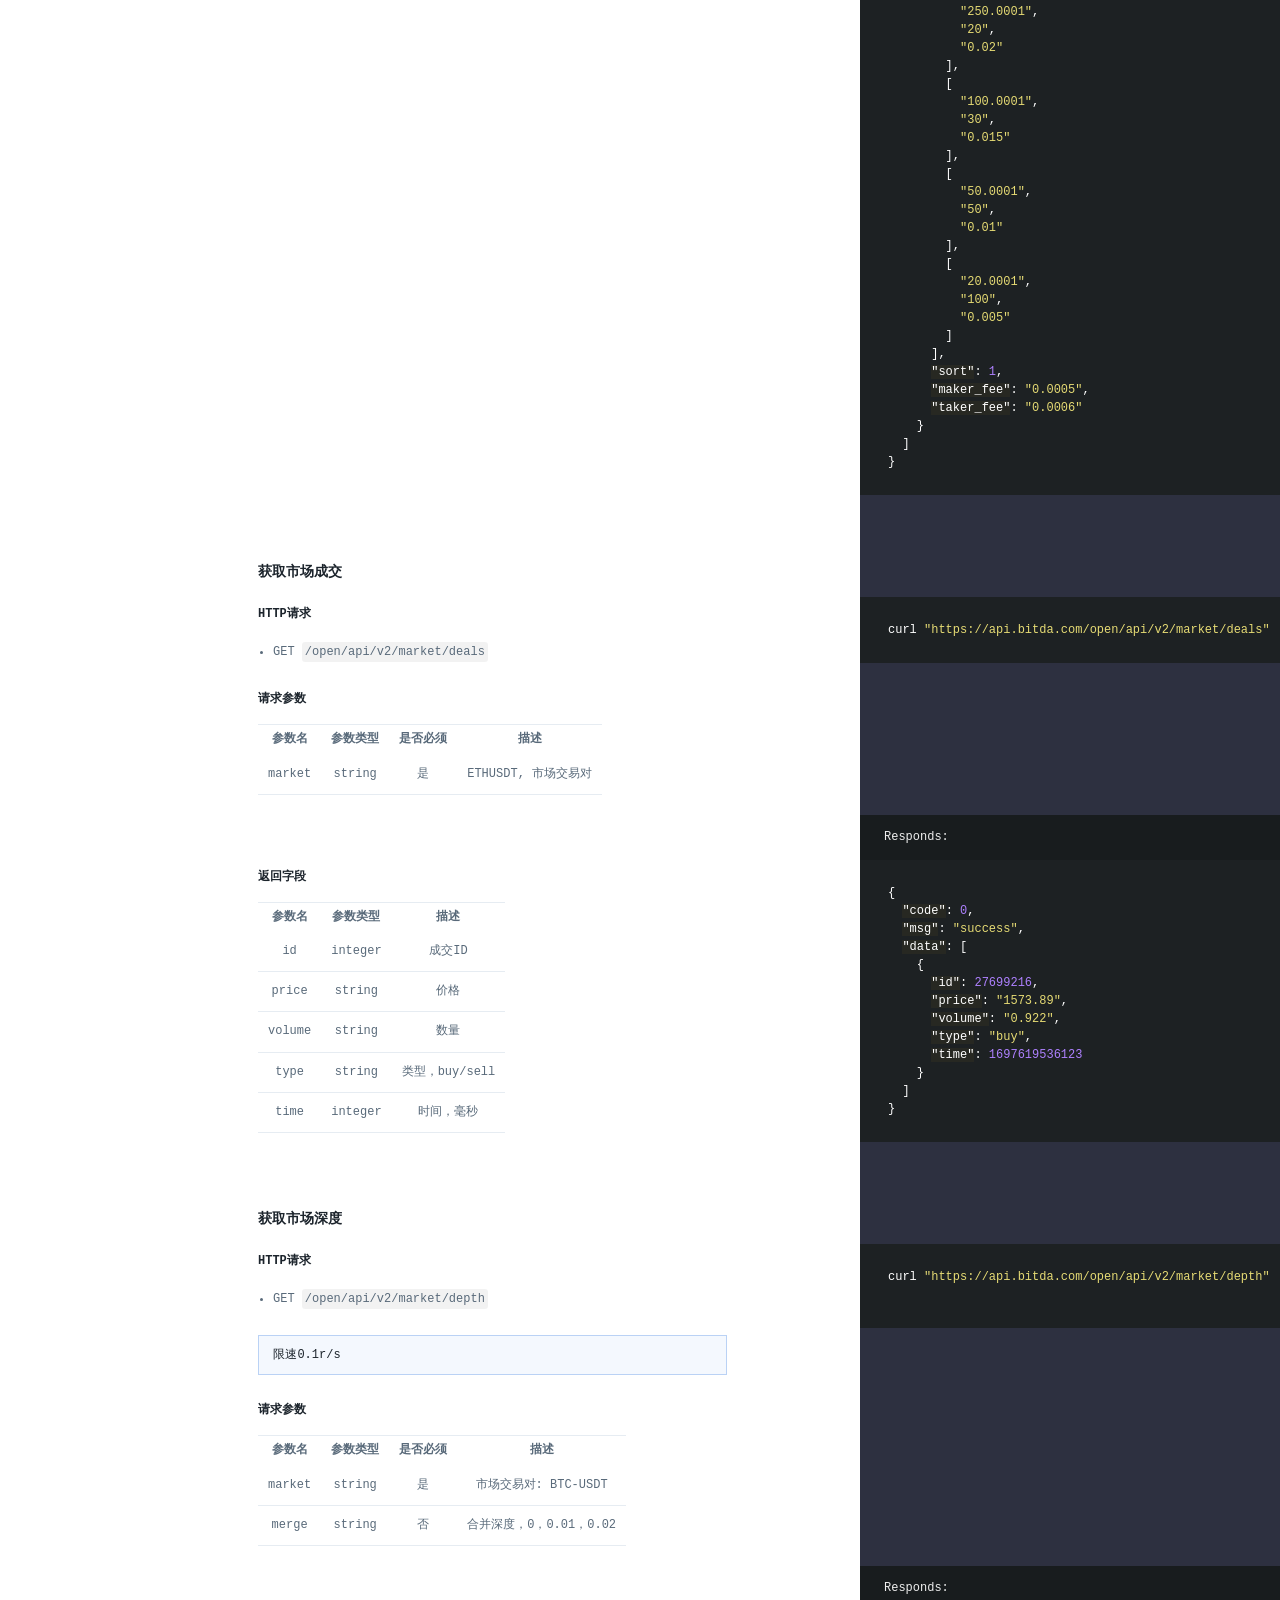
==== commit d8f556ed: "publish: update generated from commit 675ec906aa570ad635cf325d411b45f46cdab7f0" ====
--- a/futures/v1/cn/index.html
+++ b/futures/v1/cn/index.html
@@ -1725,32 +1725,32 @@
 <tr>
 <td style="text-align: center">time</td>
 <td style="text-align: center">integer</td>
-<td style="text-align: center"></td>
+<td style="text-align: center">时间</td>
 </tr>
 <tr>
 <td style="text-align: center">open</td>
 <td style="text-align: center">string</td>
-<td style="text-align: center"></td>
+<td style="text-align: center">开盘价</td>
 </tr>
 <tr>
 <td style="text-align: center">high</td>
 <td style="text-align: center">string</td>
-<td style="text-align: center"></td>
+<td style="text-align: center">最高价</td>
 </tr>
 <tr>
 <td style="text-align: center">low</td>
 <td style="text-align: center">string</td>
-<td style="text-align: center"></td>
+<td style="text-align: center">最低价</td>
 </tr>
 <tr>
 <td style="text-align: center">close</td>
 <td style="text-align: center">string</td>
-<td style="text-align: center"></td>
+<td style="text-align: center">收盘价</td>
 </tr>
 <tr>
 <td style="text-align: center">volume</td>
 <td style="text-align: center">string</td>
-<td style="text-align: center"></td>
+<td style="text-align: center">成交量</td>
 </tr>
 </tbody></table>
 
@@ -1840,7 +1840,9 @@
           </span><span class="s2">"0.005"</span><span class="w">
         </span><span class="p">]</span><span class="w">
       </span><span class="p">],</span><span class="w">
-      </span><span class="nl">"sort"</span><span class="p">:</span><span class="w"> </span><span class="mi">1</span><span class="w">
+      </span><span class="nl">"sort"</span><span class="p">:</span><span class="w"> </span><span class="mi">1</span><span class="p">,</span><span class="w">
+      </span><span class="nl">"maker_fee"</span><span class="p">:</span><span class="w"> </span><span class="s2">"0.0005"</span><span class="p">,</span><span class="w">
+      </span><span class="nl">"taker_fee"</span><span class="p">:</span><span class="w"> </span><span class="s2">"0.0006"</span><span class="w">
     </span><span class="p">}</span><span class="w">
   </span><span class="p">]</span><span class="w">
 </span><span class="p">}</span><span class="w">
@@ -1855,12 +1857,12 @@
 <tr>
 <td style="text-align: center">type</td>
 <td style="text-align: center">integer</td>
-<td style="text-align: center"></td>
+<td style="text-align: center">类型，正向合约/反向合约</td>
 </tr>
 <tr>
 <td style="text-align: center">leverages</td>
 <td style="text-align: center">array</td>
-<td style="text-align: center"></td>
+<td style="text-align: center">杠杆列表</td>
 </tr>
 <tr>
 <td style="text-align: center">name</td>
@@ -1870,77 +1872,87 @@
 <tr>
 <td style="text-align: center">stock</td>
 <td style="text-align: center">string</td>
-<td style="text-align: center"></td>
+<td style="text-align: center">标的资产，如BTC</td>
 </tr>
 <tr>
 <td style="text-align: center">money</td>
 <td style="text-align: center">string</td>
-<td style="text-align: center"></td>
+<td style="text-align: center">计价资产，如USDT</td>
 </tr>
 <tr>
 <td style="text-align: center">fee_prec</td>
 <td style="text-align: center">integer</td>
-<td style="text-align: center"></td>
+<td style="text-align: center">手续费精度</td>
 </tr>
 <tr>
 <td style="text-align: center">tick_size</td>
 <td style="text-align: center">string</td>
-<td style="text-align: center"></td>
+<td style="text-align: center">价格最小变动</td>
 </tr>
 <tr>
 <td style="text-align: center">stock_prec</td>
 <td style="text-align: center">integer</td>
-<td style="text-align: center"></td>
+<td style="text-align: center">标的资产精度</td>
 </tr>
 <tr>
 <td style="text-align: center">money_prec</td>
 <td style="text-align: center">integer</td>
-<td style="text-align: center"></td>
+<td style="text-align: center">计价资产精度</td>
 </tr>
 <tr>
 <td style="text-align: center">amount_prec</td>
 <td style="text-align: center">integer</td>
-<td style="text-align: center"></td>
+<td style="text-align: center">数量精度</td>
 </tr>
 <tr>
 <td style="text-align: center">amount_min</td>
 <td style="text-align: center">string</td>
-<td style="text-align: center"></td>
+<td style="text-align: center">最小下单数量</td>
 </tr>
 <tr>
 <td style="text-align: center">available</td>
 <td style="text-align: center">bool</td>
-<td style="text-align: center"></td>
+<td style="text-align: center">是否可用</td>
 </tr>
 <tr>
 <td style="text-align: center">limits</td>
 <td style="text-align: center">array</td>
-<td style="text-align: center"></td>
+<td style="text-align: center">持仓限制, [最大持仓数量，杠杆，保证金率]</td>
 </tr>
 <tr>
 <td style="text-align: center">limits.0</td>
 <td style="text-align: center">array</td>
-<td style="text-align: center"></td>
+<td style="text-align: center">持仓限制</td>
 </tr>
 <tr>
 <td style="text-align: center">limits.0.0</td>
 <td style="text-align: center">string</td>
-<td style="text-align: center"></td>
+<td style="text-align: center">最大持仓数量</td>
 </tr>
 <tr>
 <td style="text-align: center">limits.0.1</td>
 <td style="text-align: center">string</td>
-<td style="text-align: center"></td>
+<td style="text-align: center">杠杆</td>
 </tr>
 <tr>
 <td style="text-align: center">limits.0.2</td>
 <td style="text-align: center">string</td>
-<td style="text-align: center"></td>
+<td style="text-align: center">保证金率</td>
 </tr>
 <tr>
 <td style="text-align: center">sort</td>
 <td style="text-align: center">integer</td>
-<td style="text-align: center"></td>
+<td style="text-align: center">排序</td>
+</tr>
+<tr>
+<td style="text-align: center">maker_fee</td>
+<td style="text-align: center">string</td>
+<td style="text-align: center">挂单手续费</td>
+</tr>
+<tr>
+<td style="text-align: center">taker_fee</td>
+<td style="text-align: center">string</td>
+<td style="text-align: center">吃单手续费</td>
 </tr>
 </tbody></table>
 
@@ -1977,9 +1989,9 @@
     </span><span class="p">{</span><span class="w">
       </span><span class="nl">"id"</span><span class="p">:</span><span class="w"> </span><span class="mi">27699216</span><span class="p">,</span><span class="w">
       </span><span class="nl">"price"</span><span class="p">:</span><span class="w"> </span><span class="s2">"1573.89"</span><span class="p">,</span><span class="w">
-      </span><span class="nl">"amount"</span><span class="p">:</span><span class="w"> </span><span class="s2">"0.922"</span><span class="p">,</span><span class="w">
+      </span><span class="nl">"volume"</span><span class="p">:</span><span class="w"> </span><span class="s2">"0.922"</span><span class="p">,</span><span class="w">
       </span><span class="nl">"type"</span><span class="p">:</span><span class="w"> </span><span class="s2">"buy"</span><span class="p">,</span><span class="w">
-      </span><span class="nl">"time"</span><span class="p">:</span><span class="w"> </span><span class="mf">1697619536.256684</span><span class="w">
+      </span><span class="nl">"time"</span><span class="p">:</span><span class="w"> </span><span class="mi">1697619536123</span><span class="w">
     </span><span class="p">}</span><span class="w">
   </span><span class="p">]</span><span class="w">
 </span><span class="p">}</span><span class="w">
@@ -1994,27 +2006,27 @@
 <tr>
 <td style="text-align: center">id</td>
 <td style="text-align: center">integer</td>
-<td style="text-align: center"></td>
+<td style="text-align: center">成交ID</td>
 </tr>
 <tr>
 <td style="text-align: center">price</td>
 <td style="text-align: center">string</td>
-<td style="text-align: center"></td>
-</tr>
-<tr>
-<td style="text-align: center">amount</td>
-<td style="text-align: center">string</td>
-<td style="text-align: center"></td>
+<td style="text-align: center">价格</td>
+</tr>
+<tr>
+<td style="text-align: center">volume</td>
+<td style="text-align: center">string</td>
+<td style="text-align: center">数量</td>
 </tr>
 <tr>
 <td style="text-align: center">type</td>
 <td style="text-align: center">string</td>
-<td style="text-align: center"></td>
+<td style="text-align: center">类型，buy/sell</td>
 </tr>
 <tr>
 <td style="text-align: center">time</td>
 <td style="text-align: center">integer</td>
-<td style="text-align: center"></td>
+<td style="text-align: center">时间，毫秒</td>
 </tr>
 </tbody></table>
 
@@ -2062,16 +2074,16 @@
     </span><span class="nl">"time"</span><span class="p">:</span><span class="w"> </span><span class="mi">1697620709569</span><span class="p">,</span><span class="w">
     </span><span class="nl">"last"</span><span class="p">:</span><span class="w"> </span><span class="s2">"1573.89"</span><span class="p">,</span><span class="w">
     </span><span class="nl">"asks"</span><span class="p">:</span><span class="w"> </span><span class="p">[</span><span class="w">
-      </span><span class="p">[</span><span class="w">
-        </span><span class="s2">"1621.22"</span><span class="p">,</span><span class="w">
-        </span><span class="s2">"30.613"</span><span class="w">
-      </span><span class="p">]</span><span class="w">
+      </span><span class="p">{</span><span class="w">
+        </span><span class="nl">"price"</span><span class="p">:</span><span class="w"> </span><span class="s2">"1621.22"</span><span class="p">,</span><span class="w">
+        </span><span class="nl">"volume"</span><span class="p">:</span><span class="w"> </span><span class="s2">"30.613"</span><span class="w">
+      </span><span class="p">}</span><span class="w">
     </span><span class="p">],</span><span class="w">
     </span><span class="nl">"bids"</span><span class="p">:</span><span class="w"> </span><span class="p">[</span><span class="w">
-      </span><span class="p">[</span><span class="w">
-        </span><span class="s2">"1573.84"</span><span class="p">,</span><span class="w">
-        </span><span class="s2">"0.819"</span><span class="w">
-      </span><span class="p">]</span><span class="w">
+      </span><span class="p">{</span><span class="w">
+        </span><span class="nl">"price"</span><span class="p">:</span><span class="w"> </span><span class="s2">"1573.84"</span><span class="p">,</span><span class="w">
+        </span><span class="nl">"volume"</span><span class="p">:</span><span class="w"> </span><span class="s2">"0.819"</span><span class="w">
+      </span><span class="p">}</span><span class="w">
     </span><span class="p">]</span><span class="w">
   </span><span class="p">}</span><span class="w">
 </span><span class="p">}</span><span class="w">
@@ -2086,12 +2098,12 @@
 <tr>
 <td style="text-align: center">index_price</td>
 <td style="text-align: center">string</td>
-<td style="text-align: center"></td>
+<td style="text-align: center">指数价格</td>
 </tr>
 <tr>
 <td style="text-align: center">sign_price</td>
 <td style="text-align: center">string</td>
-<td style="text-align: center"></td>
+<td style="text-align: center">标记价格</td>
 </tr>
 <tr>
 <td style="text-align: center">time</td>
@@ -2101,45 +2113,45 @@
 <tr>
 <td style="text-align: center">last</td>
 <td style="text-align: center">string</td>
-<td style="text-align: center">最新价格</td>
+<td style="text-align: center">最新成交价格</td>
 </tr>
 <tr>
 <td style="text-align: center">asks</td>
 <td style="text-align: center">array</td>
-<td style="text-align: center"></td>
+<td style="text-align: center">卖盘</td>
 </tr>
 <tr>
 <td style="text-align: center">asks.0</td>
-<td style="text-align: center">array</td>
+<td style="text-align: center">object</td>
 <td style="text-align: center">[{price 价格, quantity 数量}]</td>
 </tr>
 <tr>
-<td style="text-align: center">asks.0.0</td>
+<td style="text-align: center">asks.0.price</td>
 <td style="text-align: center">string</td>
 <td style="text-align: center">价格</td>
 </tr>
 <tr>
-<td style="text-align: center">asks.0.1</td>
+<td style="text-align: center">asks.0.volume</td>
 <td style="text-align: center">string</td>
 <td style="text-align: center">数量</td>
 </tr>
 <tr>
 <td style="text-align: center">bids</td>
 <td style="text-align: center">array</td>
-<td style="text-align: center"></td>
+<td style="text-align: center">买盘</td>
 </tr>
 <tr>
 <td style="text-align: center">array.0</td>
-<td style="text-align: center">array</td>
+<td style="text-align: center">object</td>
 <td style="text-align: center">[{price 价格, quantity 数量}]</td>
 </tr>
 <tr>
-<td style="text-align: center">array.0.0</td>
+<td style="text-align: center">array.0.price</td>
 <td style="text-align: center">string</td>
 <td style="text-align: center">价格</td>
 </tr>
 <tr>
-<td style="text-align: center">array.0.1</td>
+<td style="text-align: center">array.0.volume</td>
 <td style="text-align: center">string</td>
 <td style="text-align: center">数量</td>
 </tr>
@@ -2188,7 +2200,7 @@
     </span><span class="nl">"period"</span><span class="p">:</span><span class="w"> </span><span class="mi">86400</span><span class="p">,</span><span class="w">
     </span><span class="nl">"volume"</span><span class="p">:</span><span class="w"> </span><span class="s2">"3.02"</span><span class="p">,</span><span class="w">
     </span><span class="nl">"funding_time"</span><span class="p">:</span><span class="w"> </span><span class="mi">400</span><span class="p">,</span><span class="w">
-    </span><span class="nl">"position_amount"</span><span class="p">:</span><span class="w"> </span><span class="s2">"2.100"</span><span class="p">,</span><span class="w">
+    </span><span class="nl">"position_volume"</span><span class="p">:</span><span class="w"> </span><span class="s2">"2.100"</span><span class="p">,</span><span class="w">
     </span><span class="nl">"funding_rate_last"</span><span class="p">:</span><span class="w"> </span><span class="s2">"0.00375"</span><span class="p">,</span><span class="w">
     </span><span class="nl">"funding_rate_next"</span><span class="p">:</span><span class="w"> </span><span class="s2">"0.00293873"</span><span class="p">,</span><span class="w">
     </span><span class="nl">"funding_rate_predict"</span><span class="p">:</span><span class="w"> </span><span class="s2">"-0.00088999"</span><span class="p">,</span><span class="w">
@@ -2210,97 +2222,97 @@
 <tr>
 <td style="text-align: center">market</td>
 <td style="text-align: center">string</td>
-<td style="text-align: center"></td>
+<td style="text-align: center">市场</td>
 </tr>
 <tr>
 <td style="text-align: center">amount</td>
 <td style="text-align: center">string</td>
-<td style="text-align: center"></td>
+<td style="text-align: center">数量，单位USDT</td>
 </tr>
 <tr>
 <td style="text-align: center">high</td>
 <td style="text-align: center">string</td>
-<td style="text-align: center"></td>
+<td style="text-align: center">最高价</td>
 </tr>
 <tr>
 <td style="text-align: center">last</td>
 <td style="text-align: center">string</td>
-<td style="text-align: center"></td>
+<td style="text-align: center">最新成交价</td>
 </tr>
 <tr>
 <td style="text-align: center">low</td>
 <td style="text-align: center">string</td>
-<td style="text-align: center"></td>
+<td style="text-align: center">最低价</td>
 </tr>
 <tr>
 <td style="text-align: center">open</td>
 <td style="text-align: center">string</td>
-<td style="text-align: center"></td>
+<td style="text-align: center">开盘价</td>
 </tr>
 <tr>
 <td style="text-align: center">change</td>
 <td style="text-align: center">string</td>
-<td style="text-align: center"></td>
+<td style="text-align: center">涨跌</td>
 </tr>
 <tr>
 <td style="text-align: center">period</td>
 <td style="text-align: center">integer</td>
-<td style="text-align: center"></td>
+<td style="text-align: center">周期</td>
 </tr>
 <tr>
 <td style="text-align: center">volume</td>
 <td style="text-align: center">string</td>
-<td style="text-align: center"></td>
+<td style="text-align: center">成交量</td>
 </tr>
 <tr>
 <td style="text-align: center">funding_time</td>
 <td style="text-align: center">integer</td>
-<td style="text-align: center"></td>
-</tr>
-<tr>
-<td style="text-align: center">position_amount</td>
-<td style="text-align: center">string</td>
-<td style="text-align: center"></td>
+<td style="text-align: center">资金费率时间</td>
+</tr>
+<tr>
+<td style="text-align: center">position_volume</td>
+<td style="text-align: center">string</td>
+<td style="text-align: center">持仓量</td>
 </tr>
 <tr>
 <td style="text-align: center">funding_rate_last</td>
 <td style="text-align: center">string</td>
-<td style="text-align: center"></td>
+<td style="text-align: center">上一次资金费率</td>
 </tr>
 <tr>
 <td style="text-align: center">funding_rate_next</td>
 <td style="text-align: center">string</td>
-<td style="text-align: center"></td>
+<td style="text-align: center">下一次资金费率</td>
 </tr>
 <tr>
 <td style="text-align: center">funding_rate_predict</td>
 <td style="text-align: center">string</td>
-<td style="text-align: center"></td>
+<td style="text-align: center">预测资金费率</td>
 </tr>
 <tr>
 <td style="text-align: center">insurance</td>
 <td style="text-align: center">string</td>
-<td style="text-align: center"></td>
+<td style="text-align: center">保险基金</td>
 </tr>
 <tr>
 <td style="text-align: center">sign_price</td>
 <td style="text-align: center">string</td>
-<td style="text-align: center"></td>
+<td style="text-align: center">标记价格</td>
 </tr>
 <tr>
 <td style="text-align: center">index_price</td>
 <td style="text-align: center">string</td>
-<td style="text-align: center"></td>
+<td style="text-align: center">指数价格</td>
 </tr>
 <tr>
 <td style="text-align: center">sell_total</td>
 <td style="text-align: center">string</td>
-<td style="text-align: center"></td>
+<td style="text-align: center">卖盘总量</td>
 </tr>
 <tr>
 <td style="text-align: center">buy_total</td>
 <td style="text-align: center">string</td>
-<td style="text-align: center"></td>
+<td style="text-align: center">买盘总量</td>
 </tr>
 </tbody></table>
 
@@ -2334,7 +2346,7 @@
       </span><span class="nl">"period"</span><span class="p">:</span><span class="w"> </span><span class="mi">86400</span><span class="p">,</span><span class="w">
       </span><span class="nl">"volume"</span><span class="p">:</span><span class="w"> </span><span class="s2">"0"</span><span class="p">,</span><span class="w">
       </span><span class="nl">"funding_time"</span><span class="p">:</span><span class="w"> </span><span class="mi">400</span><span class="p">,</span><span class="w">
-      </span><span class="nl">"position_amount"</span><span class="p">:</span><span class="w"> </span><span class="s2">"0"</span><span class="p">,</span><span class="w">
+      </span><span class="nl">"position_volume"</span><span class="p">:</span><span class="w"> </span><span class="s2">"0"</span><span class="p">,</span><span class="w">
       </span><span class="nl">"funding_rate_last"</span><span class="p">:</span><span class="w"> </span><span class="s2">"0.00375"</span><span class="p">,</span><span class="w">
       </span><span class="nl">"funding_rate_next"</span><span class="p">:</span><span class="w"> </span><span class="s2">"0.00375"</span><span class="p">,</span><span class="w">
       </span><span class="nl">"funding_rate_predict"</span><span class="p">:</span><span class="w"> </span><span class="s2">"0.00375"</span><span class="p">,</span><span class="w">
@@ -2367,87 +2379,92 @@
 <tr>
 <td style="text-align: center">data.market_name.amount</td>
 <td style="text-align: center">string</td>
-<td style="text-align: center"></td>
+<td style="text-align: center">数量，单位USDT</td>
 </tr>
 <tr>
 <td style="text-align: center">data.market_name.high</td>
 <td style="text-align: center">string</td>
-<td style="text-align: center"></td>
+<td style="text-align: center">最高价</td>
 </tr>
 <tr>
 <td style="text-align: center">data.market_name.last</td>
 <td style="text-align: center">string</td>
-<td style="text-align: center"></td>
+<td style="text-align: center">最新成交价</td>
 </tr>
 <tr>
 <td style="text-align: center">data.market_name.low</td>
 <td style="text-align: center">string</td>
-<td style="text-align: center"></td>
+<td style="text-align: center">最低价</td>
 </tr>
 <tr>
 <td style="text-align: center">data.market_name.open</td>
 <td style="text-align: center">string</td>
-<td style="text-align: center"></td>
+<td style="text-align: center">开盘价</td>
 </tr>
 <tr>
 <td style="text-align: center">data.market_name.change</td>
 <td style="text-align: center">string</td>
-<td style="text-align: center"></td>
+<td style="text-align: center">涨跌</td>
 </tr>
 <tr>
 <td style="text-align: center">data.market_name.period</td>
 <td style="text-align: center">integer</td>
-<td style="text-align: center"></td>
+<td style="text-align: center">周期</td>
 </tr>
 <tr>
 <td style="text-align: center">data.market_name.volume</td>
 <td style="text-align: center">string</td>
-<td style="text-align: center"></td>
+<td style="text-align: center">成交量</td>
 </tr>
 <tr>
 <td style="text-align: center">data.market_name.funding_time</td>
 <td style="text-align: center">integer</td>
-<td style="text-align: center"></td>
-</tr>
-<tr>
-<td style="text-align: center">data.market_name.position_amount</td>
-<td style="text-align: center">string</td>
-<td style="text-align: center"></td>
+<td style="text-align: center">资金费率时间</td>
+</tr>
+<tr>
+<td style="text-align: center">data.market_name.position_volume</td>
+<td style="text-align: center">string</td>
+<td style="text-align: center">持仓量</td>
 </tr>
 <tr>
 <td style="text-align: center">data.market_name.funding_rate_last</td>
 <td style="text-align: center">string</td>
-<td style="text-align: center"></td>
+<td style="text-align: center">上一次资金费率</td>
 </tr>
 <tr>
 <td style="text-align: center">data.market_name.funding_rate_next</td>
 <td style="text-align: center">string</td>
-<td style="text-align: center"></td>
+<td style="text-align: center">下一次资金费率</td>
+</tr>
+<tr>
+<td style="text-align: center">data.market_name.funding_rate_predict</td>
+<td style="text-align: center">string</td>
+<td style="text-align: center">预测资金费率</td>
 </tr>
 <tr>
 <td style="text-align: center">data.market_name.insurance</td>
 <td style="text-align: center">string</td>
-<td style="text-align: center"></td>
+<td style="text-align: center">保险基金</td>
 </tr>
 <tr>
 <td style="text-align: center">data.market_name.sign_price</td>
 <td style="text-align: center">string</td>
-<td style="text-align: center"></td>
+<td style="text-align: center">标记价格</td>
 </tr>
 <tr>
 <td style="text-align: center">data.market_name.index_price</td>
 <td style="text-align: center">string</td>
-<td style="text-align: center"></td>
+<td style="text-align: center">指数价格</td>
 </tr>
 <tr>
 <td style="text-align: center">data.market_name.sell_total</td>
 <td style="text-align: center">string</td>
-<td style="text-align: center"></td>
+<td style="text-align: center">卖盘总量</td>
 </tr>
 <tr>
 <td style="text-align: center">data.market_name.buy_total</td>
 <td style="text-align: center">string</td>
-<td style="text-align: center"></td>
+<td style="text-align: center">买盘总量</td>
 </tr>
 </tbody></table>
 <h1 id='open-v2-2'>Open v2鉴权接口</h1>
@@ -2496,42 +2513,27 @@
   </span><span class="nl">"data"</span><span class="p">:</span><span class="w"> </span><span class="p">{</span><span class="w">
     </span><span class="nl">"position_id"</span><span class="p">:</span><span class="w"> </span><span class="mi">4750887</span><span class="p">,</span><span class="w"> 
     </span><span class="nl">"profit_unreal"</span><span class="p">:</span><span class="w"> </span><span class="s2">"9.0806004045"</span><span class="p">,</span><span class="w"> 
-    </span><span class="nl">"finish_type"</span><span class="p">:</span><span class="w"> </span><span class="mi">1</span><span class="p">,</span><span class="w"> 
-    </span><span class="nl">"liq_time"</span><span class="p">:</span><span class="w"> </span><span class="mi">0</span><span class="p">,</span><span class="w"> 
-    </span><span class="nl">"create_time"</span><span class="p">:</span><span class="w"> </span><span class="mf">1697619536.255882</span><span class="p">,</span><span class="w"> 
-    </span><span class="nl">"update_time"</span><span class="p">:</span><span class="w"> </span><span class="mf">1697620824.557015</span><span class="p">,</span><span class="w"> 
+    </span><span class="nl">"create_time"</span><span class="p">:</span><span class="w"> </span><span class="mi">1697619536</span><span class="p">,</span><span class="w"> 
+    </span><span class="nl">"update_time"</span><span class="p">:</span><span class="w"> </span><span class="mi">1697620824</span><span class="p">,</span><span class="w"> 
     </span><span class="nl">"mainten_margin"</span><span class="p">:</span><span class="w"> </span><span class="s2">"0.02"</span><span class="p">,</span><span class="w"> 
-    </span><span class="nl">"user_id"</span><span class="p">:</span><span class="w"> </span><span class="mi">9108</span><span class="p">,</span><span class="w"> 
     </span><span class="nl">"market"</span><span class="p">:</span><span class="w"> </span><span class="s2">"ETHUSDT"</span><span class="p">,</span><span class="w"> 
-    </span><span class="nl">"adl_sort_val"</span><span class="p">:</span><span class="w"> </span><span class="s2">"0.01254794"</span><span class="p">,</span><span class="w"> 
     </span><span class="nl">"type"</span><span class="p">:</span><span class="w"> </span><span class="mi">1</span><span class="p">,</span><span class="w"> 
     </span><span class="nl">"liq_price"</span><span class="p">:</span><span class="w"> </span><span class="s2">"1525.67027360000000000644"</span><span class="p">,</span><span class="w"> 
     </span><span class="nl">"side"</span><span class="p">:</span><span class="w"> </span><span class="mi">2</span><span class="p">,</span><span class="w"> 
-    </span><span class="nl">"open_val_max"</span><span class="p">:</span><span class="w"> </span><span class="s2">"1573.88688000000000000000"</span><span class="p">,</span><span class="w"> 
-    </span><span class="nl">"sys"</span><span class="p">:</span><span class="w"> </span><span class="mi">0</span><span class="p">,</span><span class="w"> 
     </span><span class="nl">"margin_amount"</span><span class="p">:</span><span class="w"> </span><span class="s2">"79.69434400000000000000"</span><span class="p">,</span><span class="w"> 
-    </span><span class="nl">"amount"</span><span class="p">:</span><span class="w"> </span><span class="s2">"1.000"</span><span class="p">,</span><span class="w"> 
+    </span><span class="nl">"volume"</span><span class="p">:</span><span class="w"> </span><span class="s2">"1.000"</span><span class="p">,</span><span class="w"> 
     </span><span class="nl">"open_margin"</span><span class="p">:</span><span class="w"> </span><span class="s2">"0.05063536967790213741"</span><span class="p">,</span><span class="w"> 
-    </span><span class="nl">"deal_asset_fee"</span><span class="p">:</span><span class="w"> </span><span class="s2">"0"</span><span class="p">,</span><span class="w"> 
-    </span><span class="nl">"amount_max"</span><span class="p">:</span><span class="w"> </span><span class="s2">"1.000"</span><span class="p">,</span><span class="w"> 
     </span><span class="nl">"close_left"</span><span class="p">:</span><span class="w"> </span><span class="s2">"1.000"</span><span class="p">,</span><span class="w"> 
     </span><span class="nl">"open_price"</span><span class="p">:</span><span class="w"> </span><span class="s2">"1573.88688000000000000000"</span><span class="p">,</span><span class="w"> 
-    </span><span class="nl">"open_val"</span><span class="p">:</span><span class="w"> </span><span class="s2">"1573.88688000000000000000"</span><span class="p">,</span><span class="w"> 
-    </span><span class="nl">"open_margin_imply"</span><span class="p">:</span><span class="w"> </span><span class="s2">"0"</span><span class="p">,</span><span class="w"> 
     </span><span class="nl">"mainten_margin_amount"</span><span class="p">:</span><span class="w"> </span><span class="s2">"31.47773760000000000000"</span><span class="p">,</span><span class="w"> 
     </span><span class="nl">"leverage"</span><span class="p">:</span><span class="w"> </span><span class="s2">"20"</span><span class="p">,</span><span class="w"> 
-    </span><span class="nl">"profit_real"</span><span class="p">:</span><span class="w"> </span><span class="s2">"-0.78694344000000000000"</span><span class="p">,</span><span class="w"> 
-    </span><span class="nl">"profit_clearing"</span><span class="p">:</span><span class="w"> </span><span class="s2">"-0.78694344000000000000"</span><span class="p">,</span><span class="w"> 
-    </span><span class="nl">"liq_order_time"</span><span class="p">:</span><span class="w"> </span><span class="mi">0</span><span class="p">,</span><span class="w"> 
-    </span><span class="nl">"liq_amount"</span><span class="p">:</span><span class="w"> </span><span class="s2">"0"</span><span class="p">,</span><span class="w"> 
-    </span><span class="nl">"liq_profit"</span><span class="p">:</span><span class="w"> </span><span class="s2">"0"</span><span class="p">,</span><span class="w"> 
-    </span><span class="nl">"liq_order_price"</span><span class="p">:</span><span class="w"> </span><span class="s2">"0"</span><span class="p">,</span><span class="w"> 
-    </span><span class="nl">"fee_asset"</span><span class="p">:</span><span class="w"> </span><span class="s2">""</span><span class="p">,</span><span class="w"> 
-    </span><span class="nl">"bkr_price"</span><span class="p">:</span><span class="w"> </span><span class="s2">"1494.19253600000000000644"</span><span class="p">,</span><span class="w"> 
-    </span><span class="nl">"liq_price_imply"</span><span class="p">:</span><span class="w"> </span><span class="s2">"0"</span><span class="p">,</span><span class="w"> 
-    </span><span class="nl">"bkr_price_imply"</span><span class="p">:</span><span class="w"> </span><span class="s2">"0"</span><span class="p">,</span><span class="w"> 
     </span><span class="nl">"adl_sort"</span><span class="p">:</span><span class="w"> </span><span class="mi">1</span><span class="p">,</span><span class="w"> 
-    </span><span class="nl">"total"</span><span class="p">:</span><span class="w"> </span><span class="mi">5</span><span class="w">
+    </span><span class="nl">"roe"</span><span class="p">:</span><span class="w"> </span><span class="s2">"0.05"</span><span class="p">,</span><span class="w">
+    </span><span class="nl">"margin_ratio"</span><span class="p">:</span><span class="w"> </span><span class="s2">"0.75"</span><span class="p">,</span><span class="w">
+    </span><span class="nl">"stop_loss_price"</span><span class="p">:</span><span class="w"> </span><span class="s2">"1544.000"</span><span class="p">,</span><span class="w">
+    </span><span class="nl">"take_profit_price"</span><span class="p">:</span><span class="w"> </span><span class="s2">"1655.55"</span><span class="p">,</span><span class="w">
+    </span><span class="nl">"stop_loss_price_type"</span><span class="p">:</span><span class="w"> </span><span class="mi">1</span><span class="p">,</span><span class="w">
+    </span><span class="nl">"take_profit_price_type"</span><span class="p">:</span><span class="w"> </span><span class="mi">1</span><span class="w">
   </span><span class="p">}</span><span class="w">
 </span><span class="p">}</span><span class="w">
 
@@ -2546,192 +2548,117 @@
 <tr>
 <td style="text-align: center">position_id</td>
 <td style="text-align: center">integer</td>
-<td style="text-align: center"></td>
+<td style="text-align: center">持仓ID</td>
+</tr>
+<tr>
+<td style="text-align: center">create_time</td>
+<td style="text-align: center">integer</td>
+<td style="text-align: center">创建时间</td>
+</tr>
+<tr>
+<td style="text-align: center">update_time</td>
+<td style="text-align: center">integer</td>
+<td style="text-align: center">更新时间</td>
+</tr>
+<tr>
+<td style="text-align: center">market</td>
+<td style="text-align: center">string</td>
+<td style="text-align: center">市场</td>
+</tr>
+<tr>
+<td style="text-align: center">type</td>
+<td style="text-align: center">integer</td>
+<td style="text-align: center">类型</td>
+</tr>
+<tr>
+<td style="text-align: center">side</td>
+<td style="text-align: center">integer</td>
+<td style="text-align: center">方向</td>
+</tr>
+<tr>
+<td style="text-align: center">volume</td>
+<td style="text-align: center">string</td>
+<td style="text-align: center">数量</td>
+</tr>
+<tr>
+<td style="text-align: center">close_left</td>
+<td style="text-align: center">string</td>
+<td style="text-align: center">剩余平仓数量</td>
+</tr>
+<tr>
+<td style="text-align: center">open_price</td>
+<td style="text-align: center">string</td>
+<td style="text-align: center">开仓价格</td>
+</tr>
+<tr>
+<td style="text-align: center">open_margin</td>
+<td style="text-align: center">string</td>
+<td style="text-align: center">开仓保证金</td>
+</tr>
+<tr>
+<td style="text-align: center">margin_amount</td>
+<td style="text-align: center">string</td>
+<td style="text-align: center">保证金</td>
+</tr>
+<tr>
+<td style="text-align: center">leverage</td>
+<td style="text-align: center">string</td>
+<td style="text-align: center">杠杆</td>
 </tr>
 <tr>
 <td style="text-align: center">profit_unreal</td>
 <td style="text-align: center">string</td>
-<td style="text-align: center"></td>
-</tr>
-<tr>
-<td style="text-align: center">finish_type</td>
-<td style="text-align: center">integer</td>
-<td style="text-align: center"></td>
-</tr>
-<tr>
-<td style="text-align: center">liq_time</td>
-<td style="text-align: center">integer</td>
-<td style="text-align: center"></td>
-</tr>
-<tr>
-<td style="text-align: center">create_time</td>
-<td style="text-align: center">float</td>
-<td style="text-align: center"></td>
-</tr>
-<tr>
-<td style="text-align: center">update_time</td>
-<td style="text-align: center">float</td>
-<td style="text-align: center"></td>
+<td style="text-align: center">未实现盈亏</td>
+</tr>
+<tr>
+<td style="text-align: center">liq_price</td>
+<td style="text-align: center">string</td>
+<td style="text-align: center">强平价格</td>
 </tr>
 <tr>
 <td style="text-align: center">mainten_margin</td>
 <td style="text-align: center">string</td>
-<td style="text-align: center"></td>
-</tr>
-<tr>
-<td style="text-align: center">user_id</td>
-<td style="text-align: center">integer</td>
-<td style="text-align: center"></td>
-</tr>
-<tr>
-<td style="text-align: center">market</td>
-<td style="text-align: center">string</td>
-<td style="text-align: center"></td>
-</tr>
-<tr>
-<td style="text-align: center">adl_sort_val</td>
-<td style="text-align: center">string</td>
-<td style="text-align: center"></td>
-</tr>
-<tr>
-<td style="text-align: center">type</td>
-<td style="text-align: center">integer</td>
-<td style="text-align: center"></td>
-</tr>
-<tr>
-<td style="text-align: center">liq_price</td>
-<td style="text-align: center">string</td>
-<td style="text-align: center"></td>
-</tr>
-<tr>
-<td style="text-align: center">side</td>
-<td style="text-align: center">integer</td>
-<td style="text-align: center"></td>
-</tr>
-<tr>
-<td style="text-align: center">open_val_max</td>
-<td style="text-align: center">string</td>
-<td style="text-align: center"></td>
-</tr>
-<tr>
-<td style="text-align: center">sys</td>
-<td style="text-align: center">integer</td>
-<td style="text-align: center"></td>
-</tr>
-<tr>
-<td style="text-align: center">margin_amount</td>
-<td style="text-align: center">string</td>
-<td style="text-align: center"></td>
-</tr>
-<tr>
-<td style="text-align: center">amount</td>
-<td style="text-align: center">string</td>
-<td style="text-align: center"></td>
-</tr>
-<tr>
-<td style="text-align: center">open_margin</td>
-<td style="text-align: center">string</td>
-<td style="text-align: center"></td>
-</tr>
-<tr>
-<td style="text-align: center">deal_asset_fee</td>
-<td style="text-align: center">string</td>
-<td style="text-align: center"></td>
-</tr>
-<tr>
-<td style="text-align: center">amount_max</td>
-<td style="text-align: center">string</td>
-<td style="text-align: center"></td>
-</tr>
-<tr>
-<td style="text-align: center">close_left</td>
-<td style="text-align: center">string</td>
-<td style="text-align: center"></td>
-</tr>
-<tr>
-<td style="text-align: center">open_price</td>
-<td style="text-align: center">string</td>
-<td style="text-align: center"></td>
-</tr>
-<tr>
-<td style="text-align: center">open_val</td>
-<td style="text-align: center">string</td>
-<td style="text-align: center"></td>
-</tr>
-<tr>
-<td style="text-align: center">open_margin_imply</td>
-<td style="text-align: center">string</td>
-<td style="text-align: center"></td>
+<td style="text-align: center">维持保证金</td>
 </tr>
 <tr>
 <td style="text-align: center">mainten_margin_amount</td>
 <td style="text-align: center">string</td>
-<td style="text-align: center"></td>
-</tr>
-<tr>
-<td style="text-align: center">leverage</td>
-<td style="text-align: center">string</td>
-<td style="text-align: center"></td>
-</tr>
-<tr>
-<td style="text-align: center">profit_real</td>
-<td style="text-align: center">string</td>
-<td style="text-align: center"></td>
-</tr>
-<tr>
-<td style="text-align: center">profit_clearing</td>
-<td style="text-align: center">string</td>
-<td style="text-align: center"></td>
-</tr>
-<tr>
-<td style="text-align: center">liq_order_time</td>
-<td style="text-align: center">integer</td>
-<td style="text-align: center"></td>
-</tr>
-<tr>
-<td style="text-align: center">liq_amount</td>
-<td style="text-align: center">string</td>
-<td style="text-align: center"></td>
-</tr>
-<tr>
-<td style="text-align: center">liq_profit</td>
-<td style="text-align: center">string</td>
-<td style="text-align: center"></td>
-</tr>
-<tr>
-<td style="text-align: center">liq_order_price</td>
-<td style="text-align: center">string</td>
-<td style="text-align: center"></td>
-</tr>
-<tr>
-<td style="text-align: center">fee_asset</td>
-<td style="text-align: center">string</td>
-<td style="text-align: center"></td>
-</tr>
-<tr>
-<td style="text-align: center">bkr_price</td>
-<td style="text-align: center">string</td>
-<td style="text-align: center"></td>
-</tr>
-<tr>
-<td style="text-align: center">liq_price_imply</td>
-<td style="text-align: center">string</td>
-<td style="text-align: center"></td>
-</tr>
-<tr>
-<td style="text-align: center">bkr_price_imply</td>
-<td style="text-align: center">string</td>
-<td style="text-align: center"></td>
+<td style="text-align: center">维持保证金金额</td>
 </tr>
 <tr>
 <td style="text-align: center">adl_sort</td>
 <td style="text-align: center">integer</td>
-<td style="text-align: center"></td>
-</tr>
-<tr>
-<td style="text-align: center">total</td>
-<td style="text-align: center">integer</td>
-<td style="text-align: center"></td>
+<td style="text-align: center">排序</td>
+</tr>
+<tr>
+<td style="text-align: center">roe</td>
+<td style="text-align: center">string</td>
+<td style="text-align: center">盈亏比</td>
+</tr>
+<tr>
+<td style="text-align: center">margin_ratio</td>
+<td style="text-align: center">string</td>
+<td style="text-align: center">保证金率</td>
+</tr>
+<tr>
+<td style="text-align: center">stop_loss_price</td>
+<td style="text-align: center">string</td>
+<td style="text-align: center">止损价格</td>
+</tr>
+<tr>
+<td style="text-align: center">take_profit_price</td>
+<td style="text-align: center">string</td>
+<td style="text-align: center">止盈价格</td>
+</tr>
+<tr>
+<td style="text-align: center">stop_loss_price_type</td>
+<td style="text-align: center">integer</td>
+<td style="text-align: center">止损价格类型</td>
+</tr>
+<tr>
+<td style="text-align: center">take_profit_price_type</td>
+<td style="text-align: center">integer</td>
+<td style="text-align: center">止盈价格类型</td>
 </tr>
 </tbody></table>
 
@@ -2795,13 +2722,12 @@
       </span><span class="p">{</span><span class="w">
         </span><span class="nl">"position_type"</span><span class="p">:</span><span class="w"> </span><span class="mi">1</span><span class="p">,</span><span class="w"> 
         </span><span class="nl">"market"</span><span class="p">:</span><span class="w"> </span><span class="s2">"ETHUSDT"</span><span class="p">,</span><span class="w"> 
-        </span><span class="nl">"time"</span><span class="p">:</span><span class="w"> </span><span class="mf">1697619536.256684</span><span class="p">,</span><span class="w"> 
+        </span><span class="nl">"time"</span><span class="p">:</span><span class="w"> </span><span class="mi">1697619536</span><span class="p">,</span><span class="w"> 
         </span><span class="nl">"side"</span><span class="p">:</span><span class="w"> </span><span class="mi">2</span><span class="p">,</span><span class="w"> 
         </span><span class="nl">"leverage"</span><span class="p">:</span><span class="w"> </span><span class="s2">"20"</span><span class="p">,</span><span class="w"> 
-        </span><span class="nl">"user_id"</span><span class="p">:</span><span class="w"> </span><span class="mi">9108</span><span class="p">,</span><span class="w"> 
         </span><span class="nl">"order_id"</span><span class="p">:</span><span class="w"> </span><span class="mi">1470801730</span><span class="p">,</span><span class="w"> 
         </span><span class="nl">"role"</span><span class="p">:</span><span class="w"> </span><span class="mi">2</span><span class="p">,</span><span class="w"> 
-        </span><span class="nl">"amount"</span><span class="p">:</span><span class="w"> </span><span class="s2">"0.922"</span><span class="p">,</span><span class="w"> 
+        </span><span class="nl">"volume"</span><span class="p">:</span><span class="w"> </span><span class="s2">"0.922"</span><span class="p">,</span><span class="w"> 
         </span><span class="nl">"price"</span><span class="p">:</span><span class="w"> </span><span class="s2">"1573.89"</span><span class="p">,</span><span class="w"> 
         </span><span class="nl">"deal_fee"</span><span class="p">:</span><span class="w"> </span><span class="s2">"0.7255"</span><span class="p">,</span><span class="w"> 
         </span><span class="nl">"deal_stock"</span><span class="p">:</span><span class="w"> </span><span class="s2">"1451.1265"</span><span class="p">,</span><span class="w"> 
@@ -2811,8 +2737,7 @@
       </span><span class="p">}</span><span class="w">
     </span><span class="p">],</span><span class="w"> 
     </span><span class="nl">"page"</span><span class="p">:</span><span class="w"> </span><span class="mi">1</span><span class="p">,</span><span class="w"> 
-    </span><span class="nl">"page_size"</span><span class="p">:</span><span class="w"> </span><span class="mi">10</span><span class="p">,</span><span class="w"> 
-    </span><span class="nl">"count"</span><span class="p">:</span><span class="w"> </span><span class="mi">0</span><span class="w">
+    </span><span class="nl">"page_size"</span><span class="p">:</span><span class="w"> </span><span class="mi">10</span><span class="w">
   </span><span class="p">}</span><span class="w">
 </span><span class="p">}</span><span class="w">
 
@@ -2827,7 +2752,7 @@
 <tr>
 <td style="text-align: center">records</td>
 <td style="text-align: center">array</td>
-<td style="text-align: center"></td>
+<td style="text-align: center">记录</td>
 </tr>
 <tr>
 <td style="text-align: center">records.0</td>
@@ -2837,92 +2762,82 @@
 <tr>
 <td style="text-align: center">records.0.position_type</td>
 <td style="text-align: center">integer</td>
-<td style="text-align: center"></td>
+<td style="text-align: center">持仓类型</td>
 </tr>
 <tr>
 <td style="text-align: center">records.0.market</td>
 <td style="text-align: center">string</td>
-<td style="text-align: center"></td>
+<td style="text-align: center">市场</td>
 </tr>
 <tr>
 <td style="text-align: center">records.0.time</td>
-<td style="text-align: center">float</td>
-<td style="text-align: center"></td>
+<td style="text-align: center">integer</td>
+<td style="text-align: center">时间</td>
 </tr>
 <tr>
 <td style="text-align: center">records.0.side</td>
 <td style="text-align: center">integer</td>
-<td style="text-align: center"></td>
+<td style="text-align: center">方向</td>
 </tr>
 <tr>
 <td style="text-align: center">records.0.leverage</td>
 <td style="text-align: center">string</td>
-<td style="text-align: center"></td>
-</tr>
-<tr>
-<td style="text-align: center">records.0.user_id</td>
-<td style="text-align: center">integer</td>
-<td style="text-align: center"></td>
+<td style="text-align: center">杠杆</td>
 </tr>
 <tr>
 <td style="text-align: center">records.0.order_id</td>
 <td style="text-align: center">integer</td>
-<td style="text-align: center"></td>
+<td style="text-align: center">订单ID</td>
 </tr>
 <tr>
 <td style="text-align: center">records.0.role</td>
 <td style="text-align: center">integer</td>
-<td style="text-align: center"></td>
-</tr>
-<tr>
-<td style="text-align: center">records.0.amount</td>
-<td style="text-align: center">string</td>
-<td style="text-align: center"></td>
+<td style="text-align: center">角色</td>
+</tr>
+<tr>
+<td style="text-align: center">records.0.volume</td>
+<td style="text-align: center">string</td>
+<td style="text-align: center">数量</td>
 </tr>
 <tr>
 <td style="text-align: center">records.0.price</td>
 <td style="text-align: center">string</td>
-<td style="text-align: center"></td>
+<td style="text-align: center">价格</td>
 </tr>
 <tr>
 <td style="text-align: center">records.0.deal_fee</td>
 <td style="text-align: center">string</td>
-<td style="text-align: center"></td>
+<td style="text-align: center">成交手续费</td>
 </tr>
 <tr>
 <td style="text-align: center">records.0.deal_stock</td>
 <td style="text-align: center">string</td>
-<td style="text-align: center"></td>
+<td style="text-align: center">成交数量</td>
 </tr>
 <tr>
 <td style="text-align: center">records.0.filled_type</td>
 <td style="text-align: center">integer</td>
-<td style="text-align: center"></td>
+<td style="text-align: center">成交类型</td>
 </tr>
 <tr>
 <td style="text-align: center">records.0.trade_type</td>
 <td style="text-align: center">integer</td>
-<td style="text-align: center"></td>
+<td style="text-align: center">交易类型</td>
 </tr>
 <tr>
 <td style="text-align: center">records.0.deal_profit</td>
 <td style="text-align: center">string</td>
-<td style="text-align: center"></td>
+<td style="text-align: center">成交盈亏</td>
 </tr>
 <tr>
 <td style="text-align: center">page</td>
 <td style="text-align: center">integer</td>
-<td style="text-align: center"></td>
+<td style="text-align: center">页码</td>
 </tr>
 <tr>
 <td style="text-align: center">page_size</td>
 <td style="text-align: center">integer</td>
-<td style="text-align: center"></td>
-</tr>
-<tr>
-<td style="text-align: center">count</td>
-<td style="text-align: center">integer</td>
-<td style="text-align: center"></td>
+<td style="text-align: center">页大小</td>
 </tr>
 </tbody></table>
 
@@ -2991,7 +2906,7 @@
         </span><span class="nl">"type"</span><span class="p">:</span><span class="w"> </span><span class="mi">2</span><span class="p">,</span><span class="w"> 
         </span><span class="nl">"side"</span><span class="p">:</span><span class="w"> </span><span class="mi">2</span><span class="p">,</span><span class="w"> 
         </span><span class="nl">"left"</span><span class="p">:</span><span class="w"> </span><span class="s2">"0"</span><span class="p">,</span><span class="w"> 
-        </span><span class="nl">"amount"</span><span class="p">:</span><span class="w"> </span><span class="s2">"1"</span><span class="p">,</span><span class="w"> 
+        </span><span class="nl">"volume"</span><span class="p">:</span><span class="w"> </span><span class="s2">"1"</span><span class="p">,</span><span class="w"> 
         </span><span class="nl">"filled"</span><span class="p">:</span><span class="w"> </span><span class="s2">"1"</span><span class="p">,</span><span class="w"> 
         </span><span class="nl">"deal_fee"</span><span class="p">:</span><span class="w"> </span><span class="s2">"0.7869"</span><span class="p">,</span><span class="w"> 
         </span><span class="nl">"price"</span><span class="p">:</span><span class="w"> </span><span class="s2">"0"</span><span class="p">,</span><span class="w"> 
@@ -3003,12 +2918,13 @@
         </span><span class="nl">"create_time"</span><span class="p">:</span><span class="w"> </span><span class="mf">1697619536.255875</span><span class="p">,</span><span class="w"> 
         </span><span class="nl">"status"</span><span class="p">:</span><span class="w"> </span><span class="mi">3</span><span class="p">,</span><span class="w"> 
         </span><span class="nl">"stop_loss_price"</span><span class="p">:</span><span class="w"> </span><span class="s2">"-"</span><span class="p">,</span><span class="w"> 
-        </span><span class="nl">"take_profit_price"</span><span class="p">:</span><span class="w"> </span><span class="s2">"-"</span><span class="w">
+        </span><span class="nl">"take_profit_price"</span><span class="p">:</span><span class="w"> </span><span class="s2">"-"</span><span class="p">,</span><span class="w">
+        </span><span class="nl">"client_oid"</span><span class="p">:</span><span class="w"> </span><span class="s2">"112233"</span><span class="p">,</span><span class="w">
+        </span><span class="nl">"target"</span><span class="p">:</span><span class="w"> </span><span class="mi">1</span><span class="w">
       </span><span class="p">}</span><span class="w">
     </span><span class="p">],</span><span class="w"> 
     </span><span class="nl">"page"</span><span class="p">:</span><span class="w"> </span><span class="mi">1</span><span class="p">,</span><span class="w"> 
     </span><span class="nl">"page_size"</span><span class="p">:</span><span class="w"> </span><span class="mi">10</span><span class="p">,</span><span class="w"> 
-    </span><span class="nl">"count"</span><span class="p">:</span><span class="w"> </span><span class="mi">0</span><span class="w">
   </span><span class="p">}</span><span class="w">
 </span><span class="p">}</span><span class="w">
 
@@ -3023,7 +2939,7 @@
 <tr>
 <td style="text-align: center">records</td>
 <td style="text-align: center">array</td>
-<td style="text-align: center"></td>
+<td style="text-align: center">记录</td>
 </tr>
 <tr>
 <td style="text-align: center">records.0</td>
@@ -3033,112 +2949,117 @@
 <tr>
 <td style="text-align: center">records.0.order_id</td>
 <td style="text-align: center">integer</td>
-<td style="text-align: center"></td>
+<td style="text-align: center">订单ID</td>
 </tr>
 <tr>
 <td style="text-align: center">records.0.position_id</td>
 <td style="text-align: center">integer</td>
-<td style="text-align: center"></td>
+<td style="text-align: center">持仓ID</td>
 </tr>
 <tr>
 <td style="text-align: center">records.0.market</td>
 <td style="text-align: center">string</td>
-<td style="text-align: center"></td>
+<td style="text-align: center">市场</td>
 </tr>
 <tr>
 <td style="text-align: center">records.0.type</td>
 <td style="text-align: center">integer</td>
-<td style="text-align: center"></td>
+<td style="text-align: center">类型</td>
 </tr>
 <tr>
 <td style="text-align: center">records.0.side</td>
 <td style="text-align: center">integer</td>
-<td style="text-align: center"></td>
+<td style="text-align: center">方向，1:卖，2:买</td>
 </tr>
 <tr>
 <td style="text-align: center">records.0.left</td>
 <td style="text-align: center">string</td>
-<td style="text-align: center"></td>
-</tr>
-<tr>
-<td style="text-align: center">records.0.amount</td>
-<td style="text-align: center">string</td>
-<td style="text-align: center"></td>
+<td style="text-align: center">剩余数量</td>
+</tr>
+<tr>
+<td style="text-align: center">records.0.volume</td>
+<td style="text-align: center">string</td>
+<td style="text-align: center">数量</td>
 </tr>
 <tr>
 <td style="text-align: center">records.0.filled</td>
 <td style="text-align: center">string</td>
-<td style="text-align: center"></td>
+<td style="text-align: center">已成交数量</td>
 </tr>
 <tr>
 <td style="text-align: center">records.0.deal_fee</td>
 <td style="text-align: center">string</td>
-<td style="text-align: center"></td>
+<td style="text-align: center">成交手续费</td>
 </tr>
 <tr>
 <td style="text-align: center">records.0.price</td>
 <td style="text-align: center">string</td>
-<td style="text-align: center"></td>
+<td style="text-align: center">价格</td>
 </tr>
 <tr>
 <td style="text-align: center">records.0.avg_price</td>
 <td style="text-align: center">string</td>
-<td style="text-align: center"></td>
+<td style="text-align: center">平均价格</td>
 </tr>
 <tr>
 <td style="text-align: center">records.0.deal_stock</td>
 <td style="text-align: center">string</td>
-<td style="text-align: center"></td>
+<td style="text-align: center">成交数量</td>
 </tr>
 <tr>
 <td style="text-align: center">records.0.position_type</td>
 <td style="text-align: center">integer</td>
-<td style="text-align: center"></td>
+<td style="text-align: center">持仓类型</td>
 </tr>
 <tr>
 <td style="text-align: center">records.0.leverage</td>
 <td style="text-align: center">string</td>
-<td style="text-align: center"></td>
+<td style="text-align: center">杠杆</td>
 </tr>
 <tr>
 <td style="text-align: center">records.0.update_time</td>
 <td style="text-align: center">float</td>
-<td style="text-align: center"></td>
+<td style="text-align: center">更新时间</td>
 </tr>
 <tr>
 <td style="text-align: center">records.0.create_time</td>
 <td style="text-align: center">float</td>
-<td style="text-align: center"></td>
+<td style="text-align: center">创建时间</td>
 </tr>
 <tr>
 <td style="text-align: center">records.0.status</td>
 <td style="text-align: center">integer</td>
-<td style="text-align: center"></td>
+<td style="text-align: center">状态</td>
 </tr>
 <tr>
 <td style="text-align: center">records.0.stop_loss_price</td>
 <td style="text-align: center">string</td>
-<td style="text-align: center"></td>
+<td style="text-align: center">止损价格</td>
 </tr>
 <tr>
 <td style="text-align: center">records.0.take_profit_price</td>
 <td style="text-align: center">string</td>
-<td style="text-align: center"></td>
+<td style="text-align: center">止盈价格</td>
+</tr>
+<tr>
+<td style="text-align: center">records.0.client_oid</td>
+<td style="text-align: center">string</td>
+<td style="text-align: center">客户端订单ID</td>
+</tr>
+<tr>
+<td style="text-align: center">records.0.target</td>
+<td style="text-align: center">integer</td>
+<td style="text-align: center">目标</td>
 </tr>
 <tr>
 <td style="text-align: center">page</td>
 <td style="text-align: center">integer</td>
-<td style="text-align: center"></td>
+<td style="text-align: center">页码</td>
 </tr>
 <tr>
 <td style="text-align: center">page_size</td>
 <td style="text-align: center">integer</td>
-<td style="text-align: center"></td>
-</tr>
-<tr>
-<td style="text-align: center">count</td>
-<td style="text-align: center">integer</td>
-<td style="text-align: center"></td>
+<td style="text-align: center">页大小</td>
 </tr>
 </tbody></table>
 
@@ -3220,7 +3141,9 @@
 <div class="highlight"><pre class="highlight json tab-json"><code><span class="p">{</span><span class="w">
   </span><span class="nl">"code"</span><span class="p">:</span><span class="w"> </span><span class="mi">0</span><span class="p">,</span><span class="w">
   </span><span class="nl">"msg"</span><span class="p">:</span><span class="w"> </span><span class="s2">"success"</span><span class="p">,</span><span class="w">
-  </span><span class="nl">"data"</span><span class="p">:</span><span class="w"> </span><span class="mi">1471038436</span><span class="w">
+  </span><span class="nl">"data"</span><span class="p">:</span><span class="w"> </span><span class="p">{</span><span class="w">
+    </span><span class="nl">"order_id"</span><span class="p">:</span><span class="w"> </span><span class="mi">112233</span><span class="w">
+  </span><span class="p">}</span><span class="w">
 </span><span class="p">}</span><span class="w">
 </span></code></pre></div><h3 id='aceee0d936-10'>返回字段</h3>
 <table><thead>
@@ -3231,9 +3154,9 @@
 </tr>
 </thead><tbody>
 <tr>
-<td style="text-align: center">data</td>
-<td style="text-align: center">integer</td>
-<td style="text-align: center"></td>
+<td style="text-align: center">order_id</td>
+<td style="text-align: center">integer</td>
+<td style="text-align: center">订单ID</td>
 </tr>
 </tbody></table>
 
@@ -3312,7 +3235,7 @@
 </tr>
 <tr>
 <td style="text-align: center">order_id</td>
-<td style="text-align: center">integer</td>
+<td style="text-align: center">string</td>
 <td style="text-align: center">是</td>
 <td style="text-align: center">委托单ID</td>
 </tr>
@@ -3331,7 +3254,7 @@
     </span><span class="nl">"type"</span><span class="p">:</span><span class="w"> </span><span class="mi">2</span><span class="p">,</span><span class="w"> 
     </span><span class="nl">"side"</span><span class="p">:</span><span class="w"> </span><span class="mi">1</span><span class="p">,</span><span class="w"> 
     </span><span class="nl">"left"</span><span class="p">:</span><span class="w"> </span><span class="s2">"0"</span><span class="p">,</span><span class="w"> 
-    </span><span class="nl">"amount"</span><span class="p">:</span><span class="w"> </span><span class="s2">"1"</span><span class="p">,</span><span class="w"> 
+    </span><span class="nl">"volume"</span><span class="p">:</span><span class="w"> </span><span class="s2">"1"</span><span class="p">,</span><span class="w"> 
     </span><span class="nl">"filled"</span><span class="p">:</span><span class="w"> </span><span class="s2">"1"</span><span class="p">,</span><span class="w"> 
     </span><span class="nl">"deal_fee"</span><span class="p">:</span><span class="w"> </span><span class="s2">"0.7869"</span><span class="p">,</span><span class="w"> 
     </span><span class="nl">"price"</span><span class="p">:</span><span class="w"> </span><span class="s2">"0"</span><span class="p">,</span><span class="w"> 
@@ -3344,7 +3267,8 @@
     </span><span class="nl">"status"</span><span class="p">:</span><span class="w"> </span><span class="mi">3</span><span class="p">,</span><span class="w"> 
     </span><span class="nl">"stop_loss_price"</span><span class="p">:</span><span class="w"> </span><span class="s2">"-"</span><span class="p">,</span><span class="w"> 
     </span><span class="nl">"take_profit_price"</span><span class="p">:</span><span class="w"> </span><span class="s2">"-"</span><span class="p">,</span><span class="w">
-    </span><span class="nl">"client_oid"</span><span class="p">:</span><span class="s2">"36341ddd362363263626"</span><span class="w">
+    </span><span class="nl">"client_oid"</span><span class="p">:</span><span class="s2">"36341ddd362363263626"</span><span class="p">,</span><span class="w">
+    </span><span class="nl">"target"</span><span class="p">:</span><span class="w"> </span><span class="mi">1</span><span class="w">
   </span><span class="p">}</span><span class="w">
 </span><span class="p">}</span><span class="w">
 
@@ -3359,97 +3283,107 @@
 <tr>
 <td style="text-align: center">order_id</td>
 <td style="text-align: center">integer</td>
-<td style="text-align: center">委托单ID</td>
+<td style="text-align: center">订单ID</td>
 </tr>
 <tr>
 <td style="text-align: center">position_id</td>
 <td style="text-align: center">integer</td>
-<td style="text-align: center"></td>
+<td style="text-align: center">持仓ID</td>
 </tr>
 <tr>
 <td style="text-align: center">market</td>
 <td style="text-align: center">string</td>
-<td style="text-align: center"></td>
+<td style="text-align: center">市场</td>
 </tr>
 <tr>
 <td style="text-align: center">type</td>
 <td style="text-align: center">integer</td>
-<td style="text-align: center"></td>
+<td style="text-align: center">类型</td>
 </tr>
 <tr>
 <td style="text-align: center">side</td>
 <td style="text-align: center">integer</td>
-<td style="text-align: center"></td>
+<td style="text-align: center">方向，1:卖，2:买</td>
 </tr>
 <tr>
 <td style="text-align: center">left</td>
 <td style="text-align: center">string</td>
-<td style="text-align: center"></td>
-</tr>
-<tr>
-<td style="text-align: center">amount</td>
-<td style="text-align: center">string</td>
-<td style="text-align: center"></td>
+<td style="text-align: center">剩余数量</td>
+</tr>
+<tr>
+<td style="text-align: center">volume</td>
+<td style="text-align: center">string</td>
+<td style="text-align: center">数量</td>
 </tr>
 <tr>
 <td style="text-align: center">filled</td>
 <td style="text-align: center">string</td>
-<td style="text-align: center"></td>
+<td style="text-align: center">已成交数量</td>
 </tr>
 <tr>
 <td style="text-align: center">deal_fee</td>
 <td style="text-align: center">string</td>
-<td style="text-align: center"></td>
+<td style="text-align: center">成交手续费</td>
 </tr>
 <tr>
 <td style="text-align: center">price</td>
 <td style="text-align: center">string</td>
-<td style="text-align: center"></td>
+<td style="text-align: center">价格</td>
 </tr>
 <tr>
 <td style="text-align: center">avg_price</td>
 <td style="text-align: center">string</td>
-<td style="text-align: center"></td>
+<td style="text-align: center">平均价格</td>
 </tr>
 <tr>
 <td style="text-align: center">deal_stock</td>
 <td style="text-align: center">string</td>
-<td style="text-align: center"></td>
+<td style="text-align: center">成交数量</td>
 </tr>
 <tr>
 <td style="text-align: center">position_type</td>
 <td style="text-align: center">integer</td>
-<td style="text-align: center"></td>
+<td style="text-align: center">持仓类型</td>
 </tr>
 <tr>
 <td style="text-align: center">leverage</td>
 <td style="text-align: center">string</td>
-<td style="text-align: center"></td>
+<td style="text-align: center">杠杆</td>
 </tr>
 <tr>
 <td style="text-align: center">update_time</td>
 <td style="text-align: center">float</td>
-<td style="text-align: center"></td>
+<td style="text-align: center">更新时间</td>
 </tr>
 <tr>
 <td style="text-align: center">create_time</td>
 <td style="text-align: center">float</td>
-<td style="text-align: center"></td>
+<td style="text-align: center">创建时间</td>
 </tr>
 <tr>
 <td style="text-align: center">status</td>
 <td style="text-align: center">integer</td>
-<td style="text-align: center"></td>
+<td style="text-align: center">状态</td>
 </tr>
 <tr>
 <td style="text-align: center">stop_loss_price</td>
 <td style="text-align: center">string</td>
-<td style="text-align: center"></td>
+<td style="text-align: center">止损价格</td>
 </tr>
 <tr>
 <td style="text-align: center">take_profit_price</td>
 <td style="text-align: center">string</td>
-<td style="text-align: center"></td>
+<td style="text-align: center">止盈价格</td>
+</tr>
+<tr>
+<td style="text-align: center">client_oid</td>
+<td style="text-align: center">string</td>
+<td style="text-align: center">客户端订单ID</td>
+</tr>
+<tr>
+<td style="text-align: center">target</td>
+<td style="text-align: center">integer</td>
+<td style="text-align: center">目标</td>
 </tr>
 </tbody></table>
 
@@ -3507,9 +3441,9 @@
 </tr>
 </thead><tbody>
 <tr>
-<td style="text-align: center">data</td>
-<td style="text-align: center">integer</td>
-<td style="text-align: center"></td>
+<td style="text-align: center">order_ids</td>
+<td style="text-align: center">array</td>
+<td style="text-align: center">成功的订单ID</td>
 </tr>
 </tbody></table>
 
@@ -3550,7 +3484,9 @@
 <div class="highlight"><pre class="highlight json tab-json"><code><span class="p">{</span><span class="w">
   </span><span class="nl">"code"</span><span class="p">:</span><span class="w"> </span><span class="mi">0</span><span class="p">,</span><span class="w"> 
   </span><span class="nl">"msg"</span><span class="p">:</span><span class="w"> </span><span class="s2">"success"</span><span class="p">,</span><span class="w"> 
-  </span><span class="nl">"data"</span><span class="p">:</span><span class="w"> </span><span class="mi">1471202902</span><span class="w">
+  </span><span class="nl">"data"</span><span class="p">:</span><span class="w"> </span><span class="p">{</span><span class="w">
+    </span><span class="nl">"order_id"</span><span class="p">:</span><span class="w"> </span><span class="mi">123456</span><span class="w">
+  </span><span class="p">}</span><span class="w">
 </span><span class="p">}</span><span class="w">
 
 </span></code></pre></div><h3 id='aceee0d936-14'>返回字段</h3>
@@ -3562,9 +3498,9 @@
 </tr>
 </thead><tbody>
 <tr>
-<td style="text-align: center">data</td>
-<td style="text-align: center">integer</td>
-<td style="text-align: center"></td>
+<td style="text-align: center">order_id</td>
+<td style="text-align: center">integer</td>
+<td style="text-align: center">订单ID</td>
 </tr>
 </tbody></table>
 
@@ -3651,7 +3587,9 @@
 <div class="highlight"><pre class="highlight json tab-json"><code><span class="p">{</span><span class="w">
   </span><span class="nl">"code"</span><span class="p">:</span><span class="w"> </span><span class="mi">0</span><span class="p">,</span><span class="w"> 
   </span><span class="nl">"msg"</span><span class="p">:</span><span class="w"> </span><span class="s2">"success"</span><span class="p">,</span><span class="w"> 
-  </span><span class="nl">"data"</span><span class="p">:</span><span class="w"> </span><span class="mi">1471038436</span><span class="w">
+  </span><span class="nl">"data"</span><span class="p">:</span><span class="w"> </span><span class="p">{</span><span class="w">
+    </span><span class="nl">"order_id"</span><span class="p">:</span><span class="w"> </span><span class="mi">1471038436</span><span class="w">
+  </span><span class="p">}</span><span class="w">
 </span><span class="p">}</span><span class="w">
 
 </span></code></pre></div><h3 id='aceee0d936-15'>返回字段</h3>
@@ -3663,9 +3601,9 @@
 </tr>
 </thead><tbody>
 <tr>
-<td style="text-align: center">data</td>
-<td style="text-align: center">integer</td>
-<td style="text-align: center"></td>
+<td style="text-align: center">order_id</td>
+<td style="text-align: center">integer</td>
+<td style="text-align: center">订单ID</td>
 </tr>
 </tbody></table>
 
@@ -3722,7 +3660,7 @@
         </span><span class="nl">"type"</span><span class="p">:</span><span class="w"> </span><span class="mi">1</span><span class="p">,</span><span class="w"> 
         </span><span class="nl">"side"</span><span class="p">:</span><span class="w"> </span><span class="mi">1</span><span class="p">,</span><span class="w"> 
         </span><span class="nl">"left"</span><span class="p">:</span><span class="w"> </span><span class="s2">"1.000"</span><span class="p">,</span><span class="w"> 
-        </span><span class="nl">"amount"</span><span class="p">:</span><span class="w"> </span><span class="s2">"1.000"</span><span class="p">,</span><span class="w"> 
+        </span><span class="nl">"volume"</span><span class="p">:</span><span class="w"> </span><span class="s2">"1.000"</span><span class="p">,</span><span class="w"> 
         </span><span class="nl">"filled"</span><span class="p">:</span><span class="w"> </span><span class="s2">"0"</span><span class="p">,</span><span class="w"> 
         </span><span class="nl">"deal_fee"</span><span class="p">:</span><span class="w"> </span><span class="s2">"0"</span><span class="p">,</span><span class="w"> 
         </span><span class="nl">"price"</span><span class="p">:</span><span class="w"> </span><span class="s2">"1700"</span><span class="p">,</span><span class="w"> 
@@ -3735,7 +3673,8 @@
         </span><span class="nl">"status"</span><span class="p">:</span><span class="w"> </span><span class="mi">1</span><span class="p">,</span><span class="w"> 
         </span><span class="nl">"stop_loss_price"</span><span class="p">:</span><span class="w"> </span><span class="s2">"-"</span><span class="p">,</span><span class="w"> 
         </span><span class="nl">"take_profit_price"</span><span class="p">:</span><span class="w"> </span><span class="s2">"-"</span><span class="p">,</span><span class="w">
-        </span><span class="nl">"client_oid"</span><span class="p">:</span><span class="s2">"36341ddd362363263626"</span><span class="w">
+        </span><span class="nl">"client_oid"</span><span class="p">:</span><span class="s2">"36341ddd362363263626"</span><span class="p">,</span><span class="w">
+        </span><span class="nl">"target"</span><span class="p">:</span><span class="w"> </span><span class="mi">0</span><span class="w">
       </span><span class="p">}</span><span class="w">
     </span><span class="p">],</span><span class="w"> 
     </span><span class="nl">"page"</span><span class="p">:</span><span class="w"> </span><span class="mi">1</span><span class="p">,</span><span class="w"> 
@@ -3755,7 +3694,7 @@
 <tr>
 <td style="text-align: center">records</td>
 <td style="text-align: center">array</td>
-<td style="text-align: center"></td>
+<td style="text-align: center">记录</td>
 </tr>
 <tr>
 <td style="text-align: center">records.0</td>
@@ -3765,112 +3704,122 @@
 <tr>
 <td style="text-align: center">records.0.order_id</td>
 <td style="text-align: center">integer</td>
-<td style="text-align: center"></td>
+<td style="text-align: center">订单ID</td>
 </tr>
 <tr>
 <td style="text-align: center">records.0.position_id</td>
 <td style="text-align: center">integer</td>
-<td style="text-align: center"></td>
+<td style="text-align: center">持仓ID</td>
 </tr>
 <tr>
 <td style="text-align: center">records.0.market</td>
 <td style="text-align: center">string</td>
-<td style="text-align: center"></td>
+<td style="text-align: center">市场</td>
 </tr>
 <tr>
 <td style="text-align: center">records.0.type</td>
 <td style="text-align: center">integer</td>
-<td style="text-align: center"></td>
+<td style="text-align: center">类型</td>
 </tr>
 <tr>
 <td style="text-align: center">records.0.side</td>
 <td style="text-align: center">integer</td>
-<td style="text-align: center"></td>
+<td style="text-align: center">方向，1:卖，2:买</td>
 </tr>
 <tr>
 <td style="text-align: center">records.0.left</td>
 <td style="text-align: center">string</td>
-<td style="text-align: center"></td>
-</tr>
-<tr>
-<td style="text-align: center">records.0.amount</td>
-<td style="text-align: center">string</td>
-<td style="text-align: center"></td>
+<td style="text-align: center">剩余数量</td>
+</tr>
+<tr>
+<td style="text-align: center">records.0.volume</td>
+<td style="text-align: center">string</td>
+<td style="text-align: center">数量</td>
 </tr>
 <tr>
 <td style="text-align: center">records.0.filled</td>
 <td style="text-align: center">string</td>
-<td style="text-align: center"></td>
+<td style="text-align: center">已成交数量</td>
 </tr>
 <tr>
 <td style="text-align: center">records.0.deal_fee</td>
 <td style="text-align: center">string</td>
-<td style="text-align: center"></td>
+<td style="text-align: center">成交手续费</td>
 </tr>
 <tr>
 <td style="text-align: center">records.0.price</td>
 <td style="text-align: center">string</td>
-<td style="text-align: center"></td>
+<td style="text-align: center">价格</td>
 </tr>
 <tr>
 <td style="text-align: center">records.0.avg_price</td>
 <td style="text-align: center">string</td>
-<td style="text-align: center"></td>
+<td style="text-align: center">平均价格</td>
 </tr>
 <tr>
 <td style="text-align: center">records.0.deal_stock</td>
 <td style="text-align: center">string</td>
-<td style="text-align: center"></td>
+<td style="text-align: center">成交数量</td>
 </tr>
 <tr>
 <td style="text-align: center">records.0.position_type</td>
 <td style="text-align: center">string</td>
-<td style="text-align: center"></td>
+<td style="text-align: center">持仓类型</td>
 </tr>
 <tr>
 <td style="text-align: center">records.0.leverage</td>
 <td style="text-align: center">string</td>
-<td style="text-align: center"></td>
+<td style="text-align: center">杠杆</td>
 </tr>
 <tr>
 <td style="text-align: center">records.0.update_time</td>
 <td style="text-align: center">float</td>
-<td style="text-align: center"></td>
+<td style="text-align: center">更新时间</td>
 </tr>
 <tr>
 <td style="text-align: center">records.0.create_time</td>
 <td style="text-align: center">float</td>
-<td style="text-align: center"></td>
+<td style="text-align: center">创建时间</td>
 </tr>
 <tr>
 <td style="text-align: center">records.0.status</td>
 <td style="text-align: center">integer</td>
-<td style="text-align: center"></td>
+<td style="text-align: center">状态</td>
 </tr>
 <tr>
 <td style="text-align: center">records.0.stop_loss_price</td>
 <td style="text-align: center">string</td>
-<td style="text-align: center"></td>
+<td style="text-align: center">止损价格</td>
 </tr>
 <tr>
 <td style="text-align: center">records.0.take_profit_price</td>
 <td style="text-align: center">string</td>
-<td style="text-align: center"></td>
+<td style="text-align: center">止盈价格</td>
+</tr>
+<tr>
+<td style="text-align: center">records.0.client_oid</td>
+<td style="text-align: center">string</td>
+<td style="text-align: center">客户端订单ID</td>
+</tr>
+<tr>
+<td style="text-align: center">records.0.target</td>
+<td style="text-align: center">integer</td>
+<td style="text-align: center">目标</td>
 </tr>
 <tr>
 <td style="text-align: center">page</td>
 <td style="text-align: center">integer</td>
-<td style="text-align: center"></td>
+<td style="text-align: center">页码</td>
 </tr>
 <tr>
 <td style="text-align: center">page_size</td>
 <td style="text-align: center">integer</td>
-<td style="text-align: center"></td>
+<td style="text-align: center">页大小</td>
 </tr>
 <tr>
 <td style="text-align: center">count</td>
 <td style="text-align: center">integer</td>
-<td style="text-align: center"></td>
+<td style="text-align: center">总数</td>
 </tr>
 </tbody></table>
 
@@ -3920,7 +3869,7 @@
 <td style="text-align: center">cut_price</td>
 <td style="text-align: center">string</td>
 <td style="text-align: center">是</td>
-<td style="text-align: center">最新的市场价格</td>
+<td style="text-align: center">止损价格</td>
 </tr>
 <tr>
 <td style="text-align: center">stop_price_type</td>
@@ -3983,7 +3932,7 @@
 <td style="text-align: center">order_id</td>
 <td style="text-align: center">string</td>
 <td style="text-align: center">是</td>
-<td style="text-align: center">委托单 ID</td>
+<td style="text-align: center">订单ID</td>
 </tr>
 </tbody></table>
 
@@ -3993,7 +3942,9 @@
 <div class="highlight"><pre class="highlight json tab-json"><code><span class="p">{</span><span class="w">
   </span><span class="nl">"code"</span><span class="p">:</span><span class="w"> </span><span class="mi">0</span><span class="p">,</span><span class="w">
   </span><span class="nl">"msg"</span><span class="p">:</span><span class="w"> </span><span class="s2">"success"</span><span class="p">,</span><span class="w">
-  </span><span class="nl">"data"</span><span class="p">:</span><span class="w"> </span><span class="mi">1471202902</span><span class="w">
+  </span><span class="nl">"data"</span><span class="p">:</span><span class="w"> </span><span class="p">{</span><span class="w">
+    </span><span class="nl">"order_id"</span><span class="p">:</span><span class="w"> </span><span class="mi">1471202902</span><span class="w">
+  </span><span class="p">}</span><span class="w">
 </span><span class="p">}</span><span class="w">
 </span></code></pre></div><h3 id='aceee0d936-18'>返回字段</h3>
 <table><thead>
@@ -4004,9 +3955,9 @@
 </tr>
 </thead><tbody>
 <tr>
-<td style="text-align: center">data</td>
-<td style="text-align: center">integer</td>
-<td style="text-align: center"></td>
+<td style="text-align: center">order_id</td>
+<td style="text-align: center">integer</td>
+<td style="text-align: center">订单ID</td>
 </tr>
 </tbody></table>
 
@@ -4139,7 +4090,7 @@
 <tr>
 <td style="text-align: center">records</td>
 <td style="text-align: center">array</td>
-<td style="text-align: center"></td>
+<td style="text-align: center">记录</td>
 </tr>
 <tr>
 <td style="text-align: center">records.0</td>
@@ -4149,102 +4100,102 @@
 <tr>
 <td style="text-align: center">records.0.contract_order_id</td>
 <td style="text-align: center">string</td>
-<td style="text-align: center"></td>
+<td style="text-align: center">合约订单ID</td>
 </tr>
 <tr>
 <td style="text-align: center">records.0.order_id</td>
 <td style="text-align: center">integer</td>
-<td style="text-align: center"></td>
+<td style="text-align: center">订单ID</td>
 </tr>
 <tr>
 <td style="text-align: center">records.0.position_id</td>
 <td style="text-align: center">integer</td>
-<td style="text-align: center"></td>
+<td style="text-align: center">持仓ID</td>
 </tr>
 <tr>
 <td style="text-align: center">records.0.market</td>
 <td style="text-align: center">string</td>
-<td style="text-align: center"></td>
+<td style="text-align: center">市场</td>
 </tr>
 <tr>
 <td style="text-align: center">records.0.contract_order_type</td>
 <td style="text-align: center">integer</td>
-<td style="text-align: center"></td>
+<td style="text-align: center">合约订单类型</td>
 </tr>
 <tr>
 <td style="text-align: center">records.0.trigger_type</td>
 <td style="text-align: center">integer</td>
-<td style="text-align: center"></td>
+<td style="text-align: center">触发类型</td>
 </tr>
 <tr>
 <td style="text-align: center">records.0.trigger_price</td>
 <td style="text-align: center">string</td>
-<td style="text-align: center"></td>
+<td style="text-align: center">触发价格</td>
 </tr>
 <tr>
 <td style="text-align: center">records.0.order_price</td>
 <td style="text-align: center">string</td>
-<td style="text-align: center"></td>
+<td style="text-align: center">订单价格</td>
 </tr>
 <tr>
 <td style="text-align: center">records.0.size</td>
 <td style="text-align: center">string</td>
-<td style="text-align: center"></td>
+<td style="text-align: center">数量</td>
 </tr>
 <tr>
 <td style="text-align: center">records.0.order_time</td>
 <td style="text-align: center">integer</td>
-<td style="text-align: center"></td>
+<td style="text-align: center">创建时间</td>
 </tr>
 <tr>
 <td style="text-align: center">records.0.update_time</td>
 <td style="text-align: center">integer</td>
-<td style="text-align: center"></td>
+<td style="text-align: center">更新时间</td>
 </tr>
 <tr>
 <td style="text-align: center">records.0.cut_price</td>
 <td style="text-align: center">string</td>
-<td style="text-align: center"></td>
+<td style="text-align: center">止损价格</td>
 </tr>
 <tr>
 <td style="text-align: center">records.0.status</td>
 <td style="text-align: center">integer</td>
-<td style="text-align: center"></td>
+<td style="text-align: center">状态</td>
 </tr>
 <tr>
 <td style="text-align: center">records.0.side</td>
 <td style="text-align: center">integer</td>
-<td style="text-align: center"></td>
+<td style="text-align: center">方向</td>
 </tr>
 <tr>
 <td style="text-align: center">records.0.position_type</td>
 <td style="text-align: center">integer</td>
-<td style="text-align: center"></td>
+<td style="text-align: center">持仓类型</td>
 </tr>
 <tr>
 <td style="text-align: center">records.0.leverage</td>
 <td style="text-align: center">string</td>
-<td style="text-align: center"></td>
+<td style="text-align: center">杠杆</td>
 </tr>
 <tr>
 <td style="text-align: center">records.0.entrust_id</td>
 <td style="text-align: center">string</td>
-<td style="text-align: center"></td>
+<td style="text-align: center">委托ID</td>
 </tr>
 <tr>
 <td style="text-align: center">page</td>
 <td style="text-align: center">integer</td>
-<td style="text-align: center"></td>
+<td style="text-align: center">页码</td>
 </tr>
 <tr>
 <td style="text-align: center">page_size</td>
 <td style="text-align: center">integer</td>
-<td style="text-align: center"></td>
+<td style="text-align: center">页大小</td>
 </tr>
 <tr>
 <td style="text-align: center">count</td>
 <td style="text-align: center">integer</td>
-<td style="text-align: center"></td>
+<td style="text-align: center">总数</td>
 </tr>
 </tbody></table>
 
@@ -4268,6 +4219,18 @@
 <td style="text-align: center">string</td>
 <td style="text-align: center">是</td>
 <td style="text-align: center">市场交易对</td>
+</tr>
+<tr>
+<td style="text-align: center">start_time</td>
+<td style="text-align: center">integer</td>
+<td style="text-align: center">是</td>
+<td style="text-align: center">开始时间</td>
+</tr>
+<tr>
+<td style="text-align: center">start_time</td>
+<td style="text-align: center">integer</td>
+<td style="text-align: center">是</td>
+<td style="text-align: center">结束时间</td>
 </tr>
 <tr>
 <td style="text-align: center">page</td>
@@ -4327,7 +4290,7 @@
 <tr>
 <td style="text-align: center">records</td>
 <td style="text-align: center">array</td>
-<td style="text-align: center"></td>
+<td style="text-align: center">记录</td>
 </tr>
 <tr>
 <td style="text-align: center">records.0</td>
@@ -4337,102 +4300,102 @@
 <tr>
 <td style="text-align: center">records.0.contract_order_id</td>
 <td style="text-align: center">string</td>
-<td style="text-align: center"></td>
+<td style="text-align: center">合约订单ID</td>
 </tr>
 <tr>
 <td style="text-align: center">records.0.order_id</td>
 <td style="text-align: center">integer</td>
-<td style="text-align: center"></td>
+<td style="text-align: center">订单ID</td>
 </tr>
 <tr>
 <td style="text-align: center">records.0.position_id</td>
 <td style="text-align: center">integer</td>
-<td style="text-align: center"></td>
+<td style="text-align: center">持仓ID</td>
 </tr>
 <tr>
 <td style="text-align: center">records.0.market</td>
 <td style="text-align: center">string</td>
-<td style="text-align: center"></td>
+<td style="text-align: center">市场</td>
 </tr>
 <tr>
 <td style="text-align: center">records.0.contract_order_type</td>
 <td style="text-align: center">integer</td>
-<td style="text-align: center"></td>
+<td style="text-align: center">合约订单类型</td>
 </tr>
 <tr>
 <td style="text-align: center">records.0.trigger_type</td>
 <td style="text-align: center">integer</td>
-<td style="text-align: center"></td>
+<td style="text-align: center">触发类型</td>
 </tr>
 <tr>
 <td style="text-align: center">records.0.trigger_price</td>
 <td style="text-align: center">string</td>
-<td style="text-align: center"></td>
+<td style="text-align: center">触发价格</td>
 </tr>
 <tr>
 <td style="text-align: center">records.0.order_price</td>
 <td style="text-align: center">string</td>
-<td style="text-align: center"></td>
+<td style="text-align: center">订单价格</td>
 </tr>
 <tr>
 <td style="text-align: center">records.0.size</td>
 <td style="text-align: center">string</td>
-<td style="text-align: center"></td>
+<td style="text-align: center">数量</td>
 </tr>
 <tr>
 <td style="text-align: center">records.0.order_time</td>
 <td style="text-align: center">integer</td>
-<td style="text-align: center"></td>
+<td style="text-align: center">创建时间</td>
 </tr>
 <tr>
 <td style="text-align: center">records.0.update_time</td>
 <td style="text-align: center">integer</td>
-<td style="text-align: center"></td>
+<td style="text-align: center">更新时间</td>
 </tr>
 <tr>
 <td style="text-align: center">records.0.cut_price</td>
 <td style="text-align: center">string</td>
-<td style="text-align: center"></td>
+<td style="text-align: center">止损价格</td>
 </tr>
 <tr>
 <td style="text-align: center">records.0.status</td>
 <td style="text-align: center">integer</td>
-<td style="text-align: center"></td>
+<td style="text-align: center">状态</td>
 </tr>
 <tr>
 <td style="text-align: center">records.0.side</td>
 <td style="text-align: center">integer</td>
-<td style="text-align: center"></td>
+<td style="text-align: center">方向</td>
 </tr>
 <tr>
 <td style="text-align: center">records.0.position_type</td>
 <td style="text-align: center">integer</td>
-<td style="text-align: center"></td>
+<td style="text-align: center">持仓类型</td>
 </tr>
 <tr>
 <td style="text-align: center">records.0.leverage</td>
 <td style="text-align: center">string</td>
-<td style="text-align: center"></td>
+<td style="text-align: center">杠杆</td>
 </tr>
 <tr>
 <td style="text-align: center">records.0.entrust_id</td>
 <td style="text-align: center">string</td>
-<td style="text-align: center"></td>
+<td style="text-align: center">委托ID</td>
 </tr>
 <tr>
 <td style="text-align: center">page</td>
 <td style="text-align: center">integer</td>
-<td style="text-align: center"></td>
+<td style="text-align: center">页码</td>
 </tr>
 <tr>
 <td style="text-align: center">page_size</td>
 <td style="text-align: center">integer</td>
-<td style="text-align: center"></td>
+<td style="text-align: center">页大小</td>
 </tr>
 <tr>
 <td style="text-align: center">count</td>
 <td style="text-align: center">integer</td>
-<td style="text-align: center"></td>
+<td style="text-align: center">总数</td>
 </tr>
 </tbody></table>
 
@@ -4591,37 +4554,37 @@
 <tr>
 <td style="text-align: center">data.market_name.available</td>
 <td style="text-align: center">string</td>
-<td style="text-align: center"></td>
+<td style="text-align: center">可用资产</td>
 </tr>
 <tr>
 <td style="text-align: center">data.market_name.frozen</td>
 <td style="text-align: center">string</td>
-<td style="text-align: center"></td>
+<td style="text-align: center">订单冻结</td>
 </tr>
 <tr>
 <td style="text-align: center">data.market_name.margin</td>
 <td style="text-align: center">string</td>
-<td style="text-align: center"></td>
+<td style="text-align: center">持仓保证金</td>
 </tr>
 <tr>
 <td style="text-align: center">data.market_name.balance_total</td>
 <td style="text-align: center">string</td>
-<td style="text-align: center"></td>
+<td style="text-align: center">总余额</td>
 </tr>
 <tr>
 <td style="text-align: center">data.market_name.profit_unreal</td>
 <td style="text-align: center">string</td>
-<td style="text-align: center"></td>
+<td style="text-align: center">未实现盈亏</td>
 </tr>
 <tr>
 <td style="text-align: center">data.market_name.transfer</td>
 <td style="text-align: center">string</td>
-<td style="text-align: center"></td>
+<td style="text-align: center">可划转金额</td>
 </tr>
 <tr>
 <td style="text-align: center">data.market_name.bonus</td>
 <td style="text-align: center">string</td>
-<td style="text-align: center"></td>
+<td style="text-align: center">保证金</td>
 </tr>
 </tbody></table>
 
@@ -4687,18 +4650,14 @@
   </span><span class="nl">"data"</span><span class="p">:</span><span class="w"> </span><span class="p">{</span><span class="w">
     </span><span class="nl">"records"</span><span class="p">:</span><span class="w"> </span><span class="p">[</span><span class="w">
       </span><span class="p">{</span><span class="w">
-        </span><span class="nl">"id"</span><span class="p">:</span><span class="w"> </span><span class="mi">1562</span><span class="p">,</span><span class="w">
         </span><span class="nl">"time"</span><span class="p">:</span><span class="w"> </span><span class="mf">1693496496.157132</span><span class="p">,</span><span class="w">
-        </span><span class="nl">"user_id"</span><span class="p">:</span><span class="w"> </span><span class="mi">9108</span><span class="p">,</span><span class="w">
         </span><span class="nl">"asset"</span><span class="p">:</span><span class="w"> </span><span class="s2">"USDT"</span><span class="p">,</span><span class="w">
         </span><span class="nl">"business"</span><span class="p">:</span><span class="w"> </span><span class="s2">"Close pnl"</span><span class="p">,</span><span class="w">
         </span><span class="nl">"change"</span><span class="p">:</span><span class="w"> </span><span class="s2">"-482.541"</span><span class="p">,</span><span class="w">
-        </span><span class="nl">"balance"</span><span class="p">:</span><span class="w"> </span><span class="s2">"8300.569"</span><span class="w">
       </span><span class="p">}</span><span class="w">
     </span><span class="p">],</span><span class="w">
     </span><span class="nl">"page"</span><span class="p">:</span><span class="w"> </span><span class="mi">1</span><span class="p">,</span><span class="w">
     </span><span class="nl">"page_size"</span><span class="p">:</span><span class="w"> </span><span class="mi">1</span><span class="p">,</span><span class="w">
-    </span><span class="nl">"count"</span><span class="p">:</span><span class="w"> </span><span class="mi">406</span><span class="w">
   </span><span class="p">}</span><span class="w">
 </span><span class="p">}</span><span class="w">
 </span></code></pre></div><h3 id='aceee0d936-25'>返回字段</h3>
@@ -4712,7 +4671,7 @@
 <tr>
 <td style="text-align: center">records</td>
 <td style="text-align: center">array</td>
-<td style="text-align: center"></td>
+<td style="text-align: center">记录</td>
 </tr>
 <tr>
 <td style="text-align: center">records.0</td>
@@ -4720,39 +4679,24 @@
 <td style="text-align: center"></td>
 </tr>
 <tr>
-<td style="text-align: center">records.0.id</td>
-<td style="text-align: center">integer</td>
-<td style="text-align: center"></td>
-</tr>
-<tr>
 <td style="text-align: center">records.0.time</td>
-<td style="text-align: center">float</td>
-<td style="text-align: center"></td>
-</tr>
-<tr>
-<td style="text-align: center">records.0.user_id</td>
-<td style="text-align: center">integer</td>
-<td style="text-align: center"></td>
+<td style="text-align: center">integer</td>
+<td style="text-align: center">时间. 单位ms</td>
 </tr>
 <tr>
 <td style="text-align: center">records.0.asset</td>
 <td style="text-align: center">string</td>
-<td style="text-align: center"></td>
+<td style="text-align: center">资产</td>
 </tr>
 <tr>
 <td style="text-align: center">records.0.business</td>
 <td style="text-align: center">string</td>
-<td style="text-align: center"></td>
+<td style="text-align: center">业务类型</td>
 </tr>
 <tr>
 <td style="text-align: center">records.0.change</td>
 <td style="text-align: center">string</td>
-<td style="text-align: center"></td>
-</tr>
-<tr>
-<td style="text-align: center">records.0.balance</td>
-<td style="text-align: center">string</td>
-<td style="text-align: center"></td>
+<td style="text-align: center">资产变化</td>
 </tr>
 </tbody></table>
 
@@ -4790,11 +4734,10 @@
       </span><span class="nl">"position_id"</span><span class="p">:</span><span class="w"> </span><span class="mi">2497913</span><span class="p">,</span><span class="w">
       </span><span class="nl">"create_time"</span><span class="p">:</span><span class="w"> </span><span class="mf">1693809270.599202</span><span class="p">,</span><span class="w">
       </span><span class="nl">"update_time"</span><span class="p">:</span><span class="w"> </span><span class="mf">1693809270.599314</span><span class="p">,</span><span class="w">
-      </span><span class="nl">"user_id"</span><span class="p">:</span><span class="w"> </span><span class="mi">9108</span><span class="p">,</span><span class="w">
       </span><span class="nl">"market"</span><span class="p">:</span><span class="w"> </span><span class="s2">"BTCUSDT"</span><span class="p">,</span><span class="w">
       </span><span class="nl">"type"</span><span class="p">:</span><span class="w"> </span><span class="mi">1</span><span class="p">,</span><span class="w">
       </span><span class="nl">"side"</span><span class="p">:</span><span class="w"> </span><span class="mi">2</span><span class="p">,</span><span class="w">
-      </span><span class="nl">"amount"</span><span class="p">:</span><span class="w"> </span><span class="s2">"1.0000"</span><span class="p">,</span><span class="w">
+      </span><span class="nl">"volume"</span><span class="p">:</span><span class="w"> </span><span class="s2">"1.0000"</span><span class="p">,</span><span class="w">
       </span><span class="nl">"close_left"</span><span class="p">:</span><span class="w"> </span><span class="s2">"1.0000"</span><span class="p">,</span><span class="w">
       </span><span class="nl">"open_price"</span><span class="p">:</span><span class="w"> </span><span class="s2">"25992.1"</span><span class="p">,</span><span class="w">
       </span><span class="nl">"open_margin"</span><span class="p">:</span><span class="w"> </span><span class="s2">"0.01"</span><span class="p">,</span><span class="w">
@@ -4806,8 +4749,11 @@
       </span><span class="nl">"mainten_margin_amount"</span><span class="p">:</span><span class="w"> </span><span class="s2">"129.9605"</span><span class="p">,</span><span class="w">
       </span><span class="nl">"adl_sort"</span><span class="p">:</span><span class="w"> </span><span class="mi">5</span><span class="p">,</span><span class="w">
       </span><span class="nl">"roe"</span><span class="p">:</span><span class="w"> </span><span class="s2">"-0.0714"</span><span class="p">,</span><span class="w">
+      </span><span class="nl">"margin_ratio"</span><span class="p">:</span><span class="w"> </span><span class="s2">"0.7"</span><span class="p">,</span><span class="w">
       </span><span class="nl">"stop_loss_price"</span><span class="p">:</span><span class="w"> </span><span class="s2">"-"</span><span class="p">,</span><span class="w">
-      </span><span class="nl">"take_profit_price"</span><span class="p">:</span><span class="w"> </span><span class="s2">"-"</span><span class="w">
+      </span><span class="nl">"take_profit_price"</span><span class="p">:</span><span class="w"> </span><span class="s2">"-"</span><span class="p">,</span><span class="w">
+      </span><span class="nl">"stop_loss_price_type"</span><span class="p">:</span><span class="w"> </span><span class="mi">1</span><span class="p">,</span><span class="w">
+      </span><span class="nl">"take_profit_price_type"</span><span class="p">:</span><span class="w"> </span><span class="mi">1</span><span class="w">
     </span><span class="p">}</span><span class="w">
   </span><span class="p">]</span><span class="w">
 </span><span class="p">}</span><span class="w">
@@ -4832,107 +4778,117 @@
 <tr>
 <td style="text-align: center">data.0.position_id</td>
 <td style="text-align: center">integer</td>
-<td style="text-align: center"></td>
+<td style="text-align: center">持仓ID</td>
 </tr>
 <tr>
 <td style="text-align: center">data.0.create_time</td>
-<td style="text-align: center">float</td>
-<td style="text-align: center"></td>
+<td style="text-align: center">integer</td>
+<td style="text-align: center">创建时间</td>
 </tr>
 <tr>
 <td style="text-align: center">data.0.update_time</td>
-<td style="text-align: center">float</td>
-<td style="text-align: center"></td>
-</tr>
-<tr>
-<td style="text-align: center">data.0.user_id</td>
-<td style="text-align: center">integer</td>
-<td style="text-align: center"></td>
+<td style="text-align: center">integer</td>
+<td style="text-align: center">更新时间</td>
 </tr>
 <tr>
 <td style="text-align: center">data.0.market</td>
 <td style="text-align: center">string</td>
-<td style="text-align: center"></td>
+<td style="text-align: center">市场</td>
 </tr>
 <tr>
 <td style="text-align: center">data.0.type</td>
 <td style="text-align: center">integer</td>
-<td style="text-align: center"></td>
+<td style="text-align: center">类型</td>
 </tr>
 <tr>
 <td style="text-align: center">data.0.side</td>
 <td style="text-align: center">integer</td>
-<td style="text-align: center"></td>
-</tr>
-<tr>
-<td style="text-align: center">data.0.amount</td>
-<td style="text-align: center">string</td>
-<td style="text-align: center"></td>
+<td style="text-align: center">方向</td>
+</tr>
+<tr>
+<td style="text-align: center">data.0.volume</td>
+<td style="text-align: center">string</td>
+<td style="text-align: center">数量</td>
 </tr>
 <tr>
 <td style="text-align: center">data.0.close_left</td>
 <td style="text-align: center">string</td>
-<td style="text-align: center"></td>
+<td style="text-align: center">剩余平仓数量</td>
 </tr>
 <tr>
 <td style="text-align: center">data.0.open_price</td>
 <td style="text-align: center">string</td>
-<td style="text-align: center"></td>
+<td style="text-align: center">开仓价格</td>
 </tr>
 <tr>
 <td style="text-align: center">data.0.open_margin</td>
 <td style="text-align: center">string</td>
-<td style="text-align: center"></td>
+<td style="text-align: center">开仓保证金</td>
 </tr>
 <tr>
 <td style="text-align: center">data.0.margin_amount</td>
 <td style="text-align: center">string</td>
-<td style="text-align: center"></td>
+<td style="text-align: center">保证金</td>
 </tr>
 <tr>
 <td style="text-align: center">data.0.leverage</td>
 <td style="text-align: center">string</td>
-<td style="text-align: center"></td>
+<td style="text-align: center">杠杆</td>
 </tr>
 <tr>
 <td style="text-align: center">data.0.profit_unreal</td>
 <td style="text-align: center">string</td>
-<td style="text-align: center"></td>
+<td style="text-align: center">未实现盈亏</td>
 </tr>
 <tr>
 <td style="text-align: center">data.0.liq_price</td>
 <td style="text-align: center">string</td>
-<td style="text-align: center"></td>
+<td style="text-align: center">强平价格</td>
 </tr>
 <tr>
 <td style="text-align: center">data.0.mainten_margin</td>
 <td style="text-align: center">string</td>
-<td style="text-align: center"></td>
+<td style="text-align: center">维持保证金</td>
 </tr>
 <tr>
 <td style="text-align: center">data.0.mainten_margin_amount</td>
 <td style="text-align: center">string</td>
-<td style="text-align: center"></td>
+<td style="text-align: center">维持保证金金额</td>
 </tr>
 <tr>
 <td style="text-align: center">data.0.adl_sort</td>
 <td style="text-align: center">integer</td>
-<td style="text-align: center"></td>
+<td style="text-align: center">排序</td>
 </tr>
 <tr>
 <td style="text-align: center">data.0.roe</td>
 <td style="text-align: center">string</td>
-<td style="text-align: center"></td>
+<td style="text-align: center">盈亏比</td>
+</tr>
+<tr>
+<td style="text-align: center">data.0.margin_ratio</td>
+<td style="text-align: center">string</td>
+<td style="text-align: center">保证金率</td>
 </tr>
 <tr>
 <td style="text-align: center">data.0.stop_loss_price</td>
 <td style="text-align: center">string</td>
-<td style="text-align: center"></td>
+<td style="text-align: center">止损价格</td>
 </tr>
 <tr>
 <td style="text-align: center">data.0.take_profit_price</td>
 <td style="text-align: center">string</td>
-<td style="text-align: center"></td>
+<td style="text-align: center">止盈价格</td>
+</tr>
+<tr>
+<td style="text-align: center">data.0.stop_loss_price_type</td>
+<td style="text-align: center">integer</td>
+<td style="text-align: center">止损价格类型</td>
+</tr>
+<tr>
+<td style="text-align: center">data.0.take_profit_price_type</td>
+<td style="text-align: center">integer</td>
+<td style="text-align: center">止盈价格类型</td>
 </tr>
 </tbody></table>
 
@@ -4990,27 +4946,27 @@
 <tr>
 <td style="text-align: center">amount</td>
 <td style="text-align: center">string</td>
-<td style="text-align: center"></td>
+<td style="text-align: center">数量</td>
 </tr>
 <tr>
 <td style="text-align: center">available</td>
 <td style="text-align: center">string</td>
-<td style="text-align: center"></td>
+<td style="text-align: center">可用保证金</td>
 </tr>
 <tr>
 <td style="text-align: center">leverage</td>
 <td style="text-align: center">string</td>
-<td style="text-align: center"></td>
+<td style="text-align: center">杠杆</td>
 </tr>
 <tr>
 <td style="text-align: center">margin_amount</td>
 <td style="text-align: center">string</td>
-<td style="text-align: center"></td>
+<td style="text-align: center">保证金</td>
 </tr>
 <tr>
 <td style="text-align: center">max_removable_margin</td>
 <td style="text-align: center">string</td>
-<td style="text-align: center"></td>
+<td style="text-align: center">最大可移除保证金</td>
 </tr>
 </tbody></table>
 
@@ -5057,7 +5013,7 @@
 <td style="text-align: center">client_oid</td>
 <td style="text-align: center">string</td>
 <td style="text-align: center">否</td>
-<td style="text-align: center">用户自定义ID</td>
+<td style="text-align: center">客户端订单ID</td>
 </tr>
 </tbody></table>
 
@@ -5067,7 +5023,9 @@
 <div class="highlight"><pre class="highlight json tab-json"><code><span class="p">{</span><span class="w">
   </span><span class="nl">"code"</span><span class="p">:</span><span class="w"> </span><span class="mi">0</span><span class="p">,</span><span class="w">
   </span><span class="nl">"msg"</span><span class="p">:</span><span class="w"> </span><span class="s2">"success"</span><span class="p">,</span><span class="w">
-  </span><span class="nl">"data"</span><span class="p">:</span><span class="w"> </span><span class="mi">325235235</span><span class="w">
+  </span><span class="nl">"data"</span><span class="p">:</span><span class="w"> </span><span class="p">{</span><span class="w">
+    </span><span class="nl">"order_id"</span><span class="p">:</span><span class="w"> </span><span class="mi">325235235</span><span class="w">
+  </span><span class="p">}</span><span class="w">
 </span><span class="p">}</span><span class="w">
 </span></code></pre></div><h3 id='aceee0d936-28'>返回字段</h3>
 <table><thead>
@@ -5078,9 +5036,9 @@
 </tr>
 </thead><tbody>
 <tr>
-<td style="text-align: center">data</td>
-<td style="text-align: center">integer</td>
-<td style="text-align: center"></td>
+<td style="text-align: center">order_id</td>
+<td style="text-align: center">integer</td>
+<td style="text-align: center">订单ID</td>
 </tr>
 </tbody></table>
 
@@ -5112,6 +5070,12 @@
 <td style="text-align: center">持仓ID</td>
 </tr>
 <tr>
+<td style="text-align: center">quantity</td>
+<td style="text-align: center">string</td>
+<td style="text-align: center">否</td>
+<td style="text-align: center"></td>
+</tr>
+<tr>
 <td style="text-align: center">client_oid</td>
 <td style="text-align: center">string</td>
 <td style="text-align: center">否</td>
@@ -5125,7 +5089,9 @@
 <div class="highlight"><pre class="highlight json tab-json"><code><span class="p">{</span><span class="w">
   </span><span class="nl">"code"</span><span class="p">:</span><span class="w"> </span><span class="mi">0</span><span class="p">,</span><span class="w">
   </span><span class="nl">"msg"</span><span class="p">:</span><span class="w"> </span><span class="s2">"success"</span><span class="p">,</span><span class="w">
-  </span><span class="nl">"data"</span><span class="p">:</span><span class="w"> </span><span class="mi">235235325</span><span class="w">
+  </span><span class="nl">"data"</span><span class="p">:</span><span class="w"> </span><span class="p">{</span><span class="w">
+    </span><span class="nl">"order_id"</span><span class="p">:</span><span class="w"> </span><span class="mi">235235325</span><span class="w">
+  </span><span class="p">}</span><span class="w">
 </span><span class="p">}</span><span class="w">
 </span></code></pre></div><h3 id='aceee0d936-29'>返回字段</h3>
 <table><thead>
@@ -5136,9 +5102,9 @@
 </tr>
 </thead><tbody>
 <tr>
-<td style="text-align: center">data</td>
-<td style="text-align: center">integer</td>
-<td style="text-align: center"></td>
+<td style="text-align: center">order_id</td>
+<td style="text-align: center">integer</td>
+<td style="text-align: center">订单ID</td>
 </tr>
 </tbody></table>
 
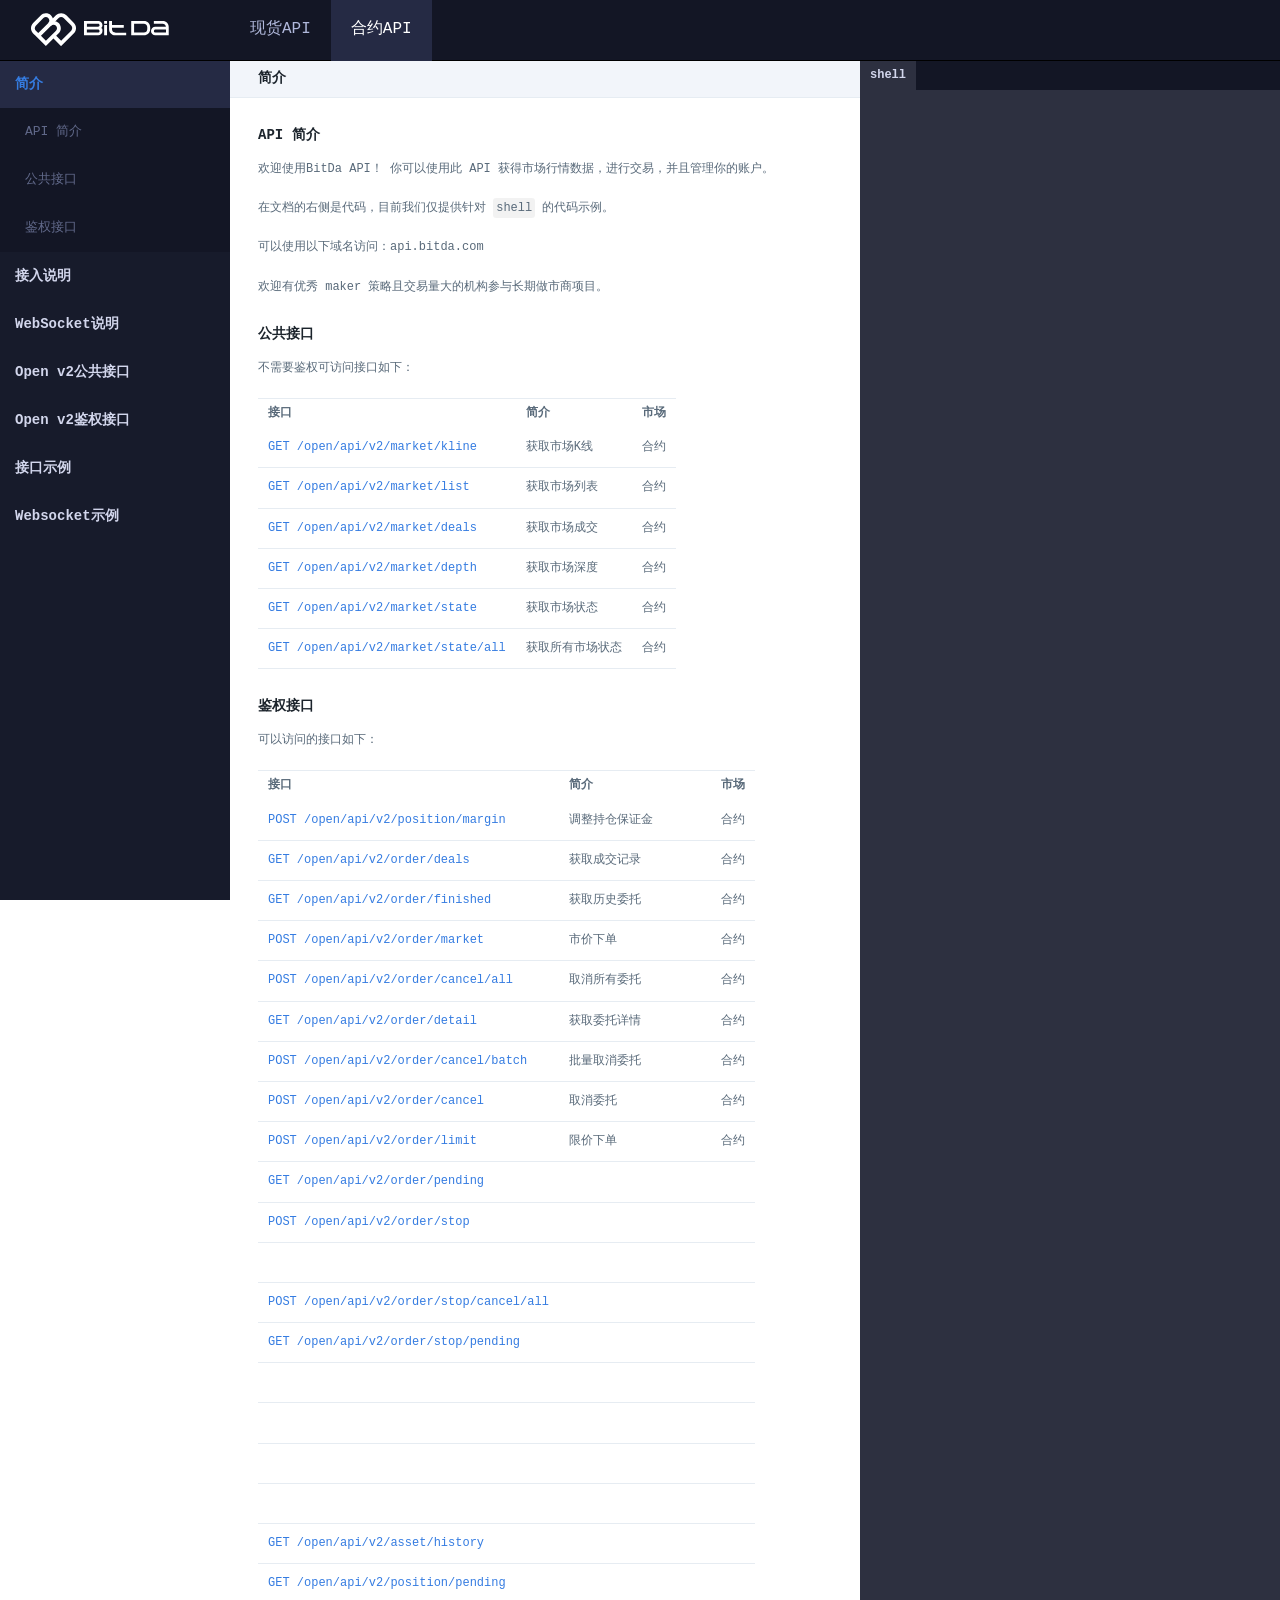
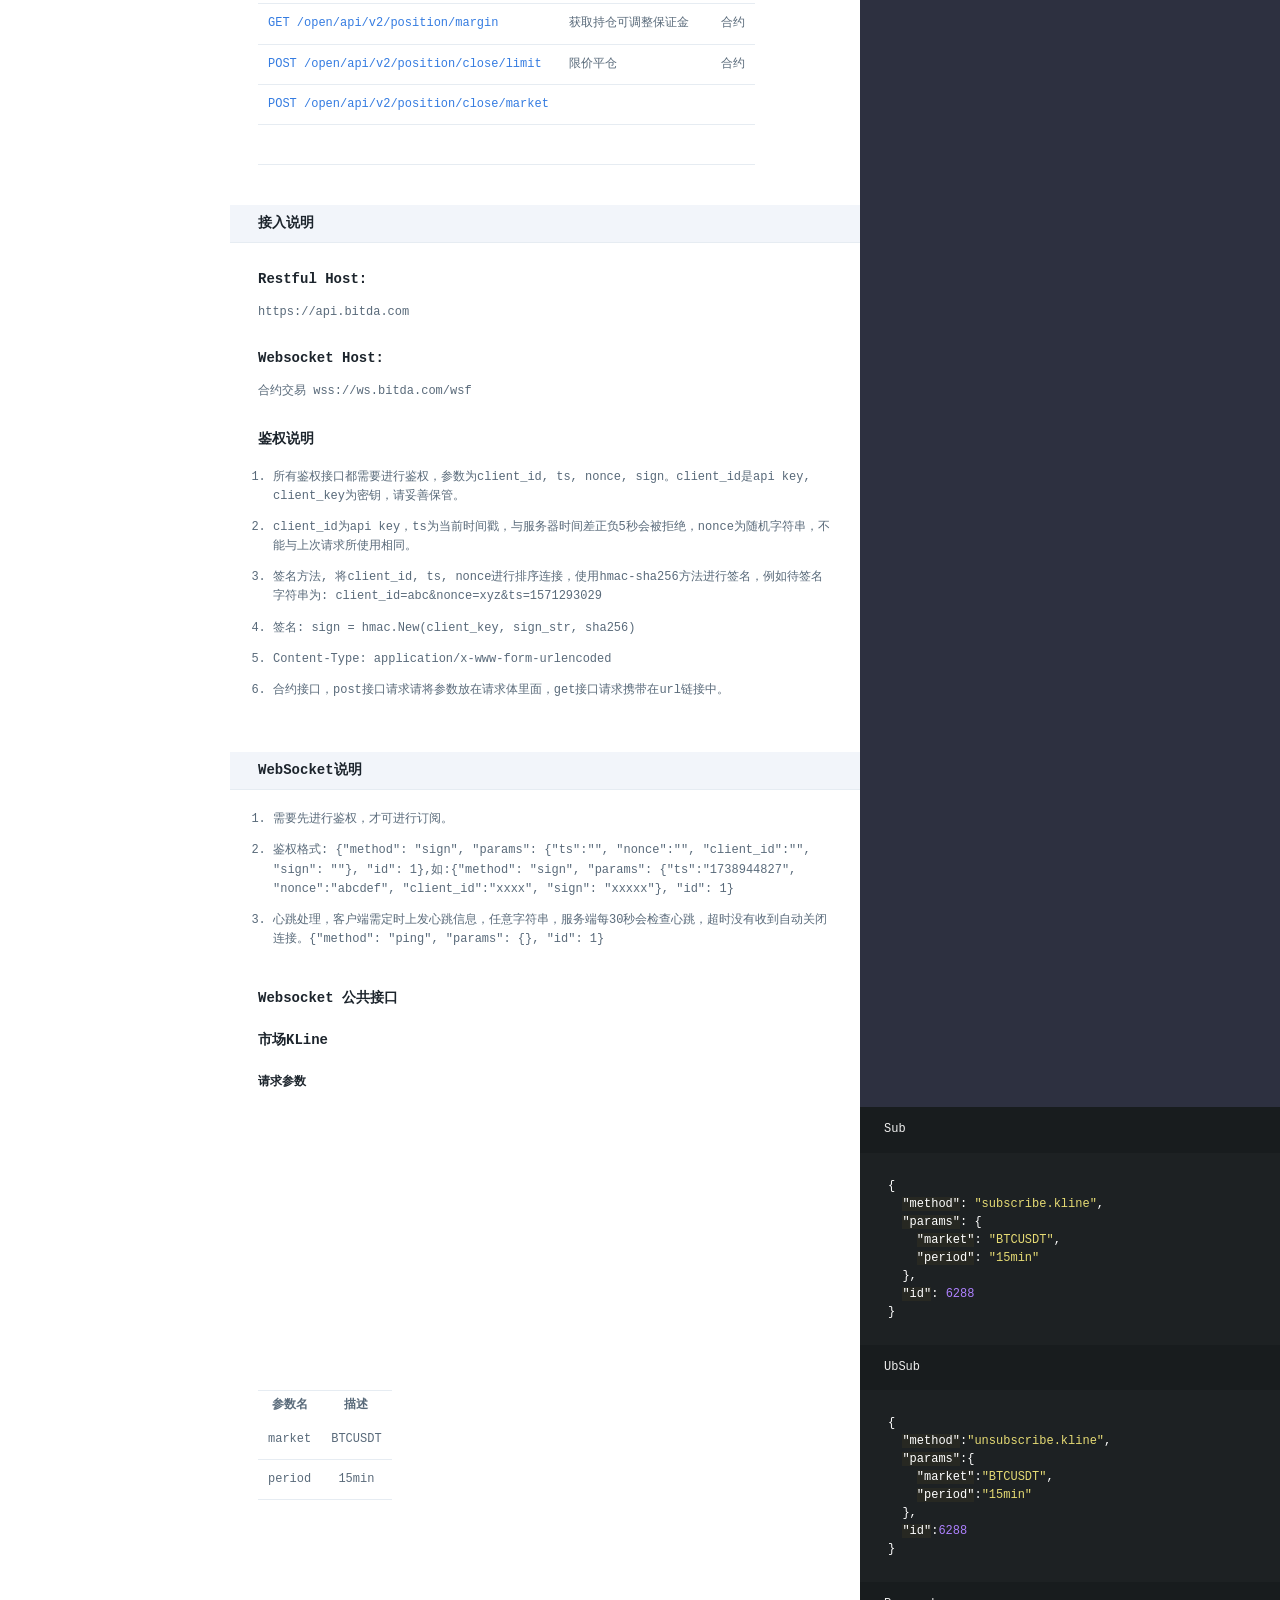
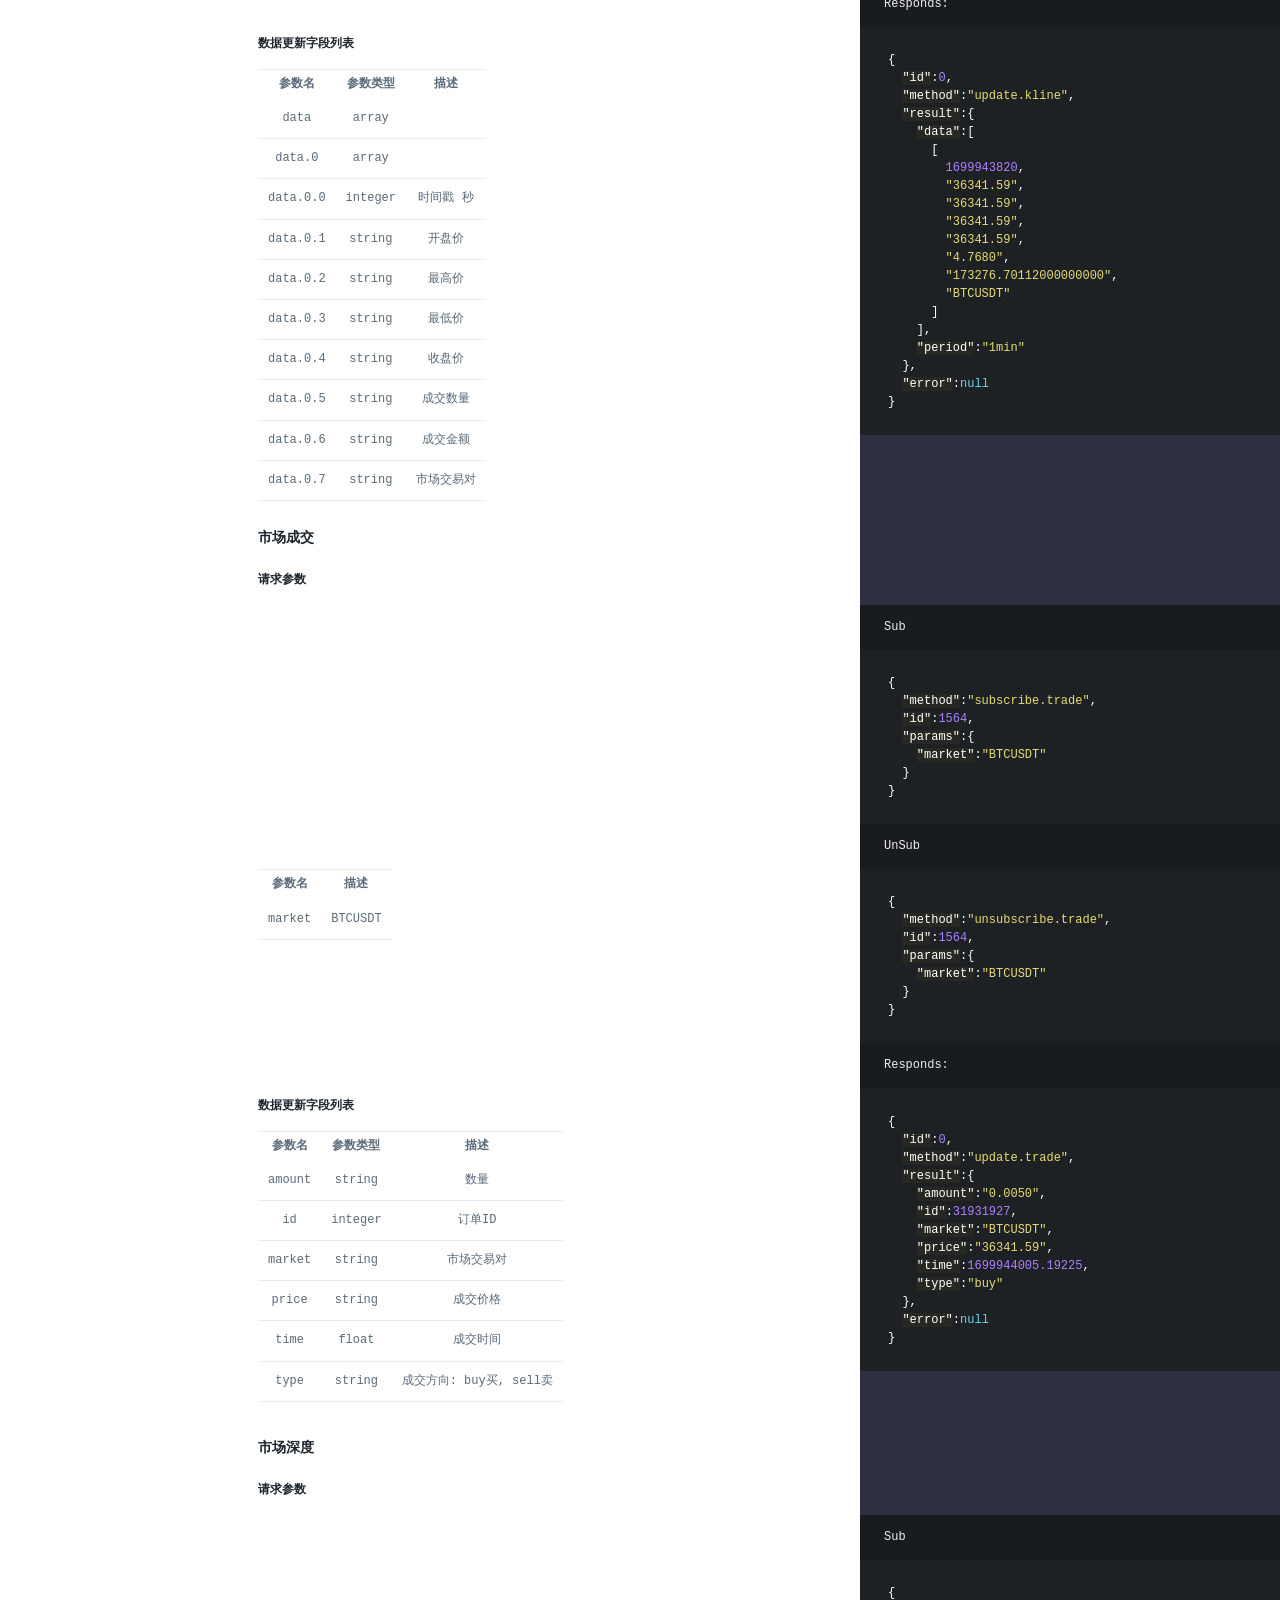
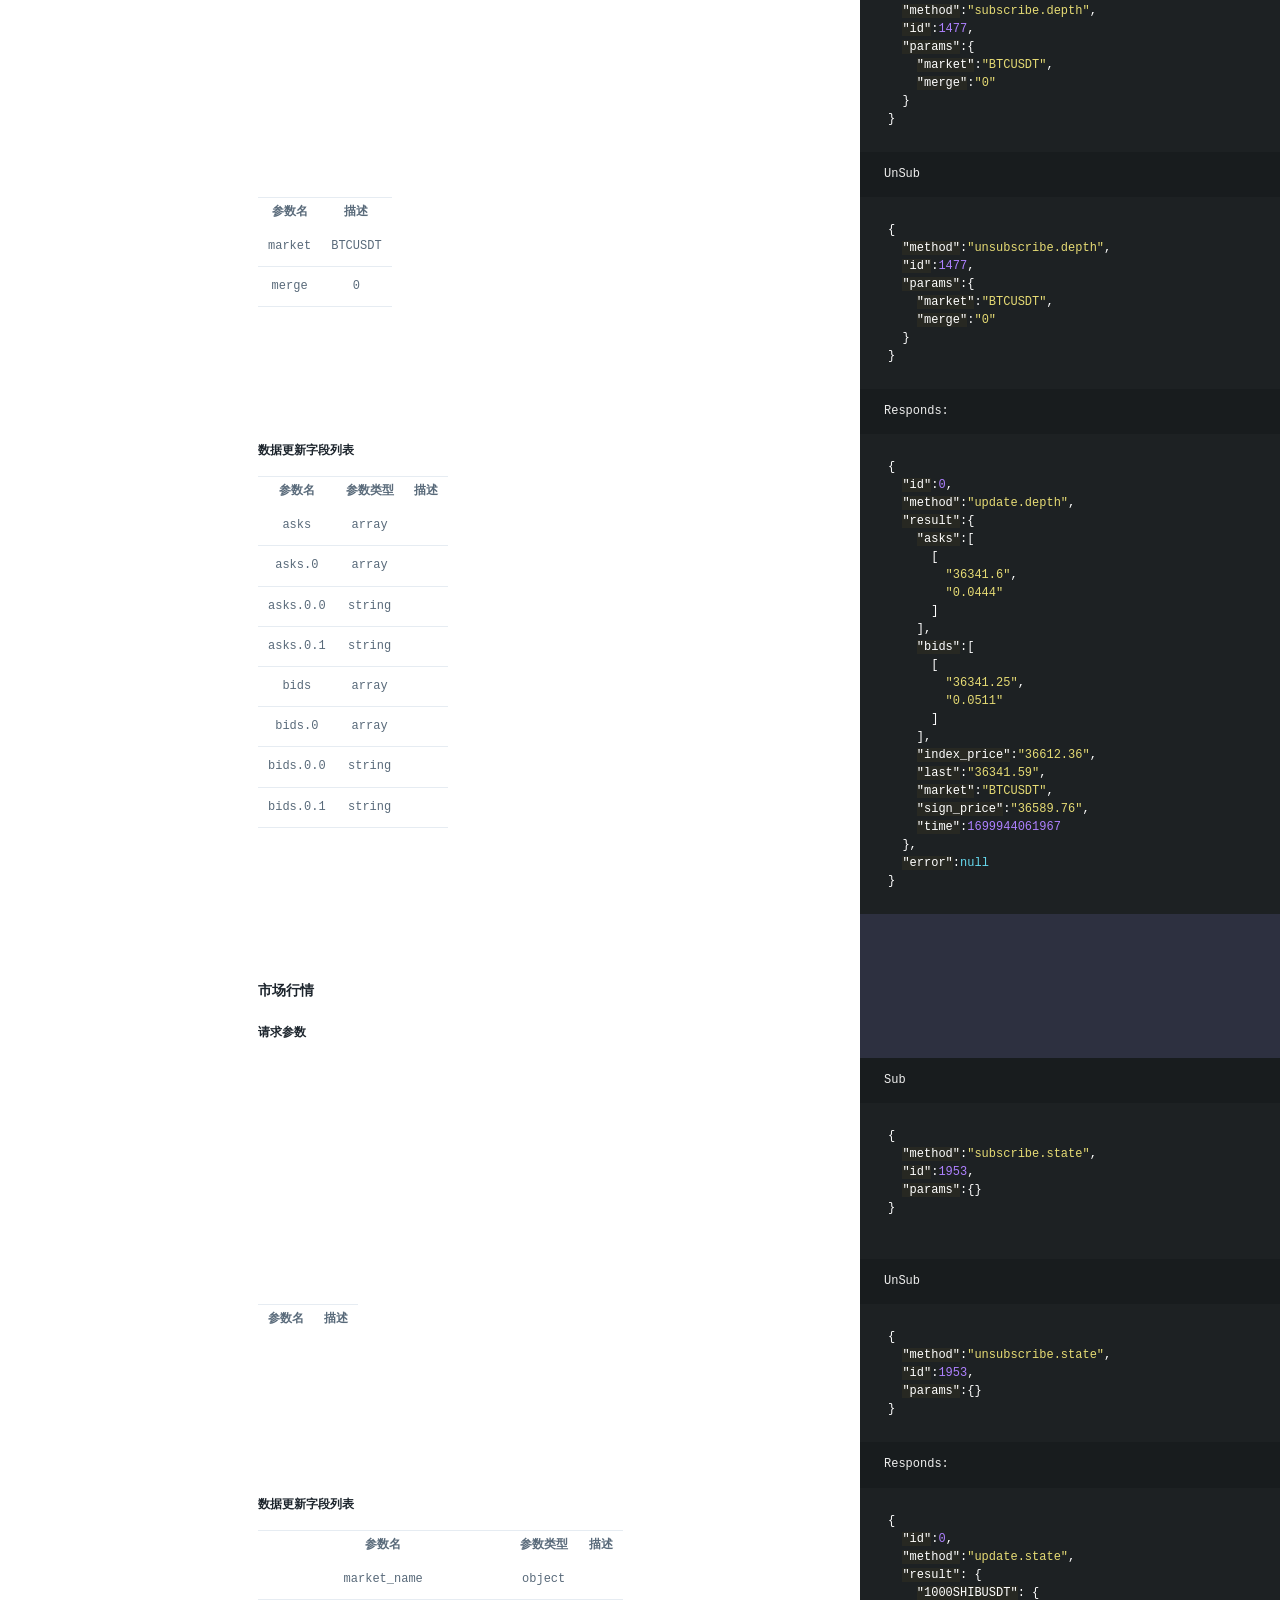
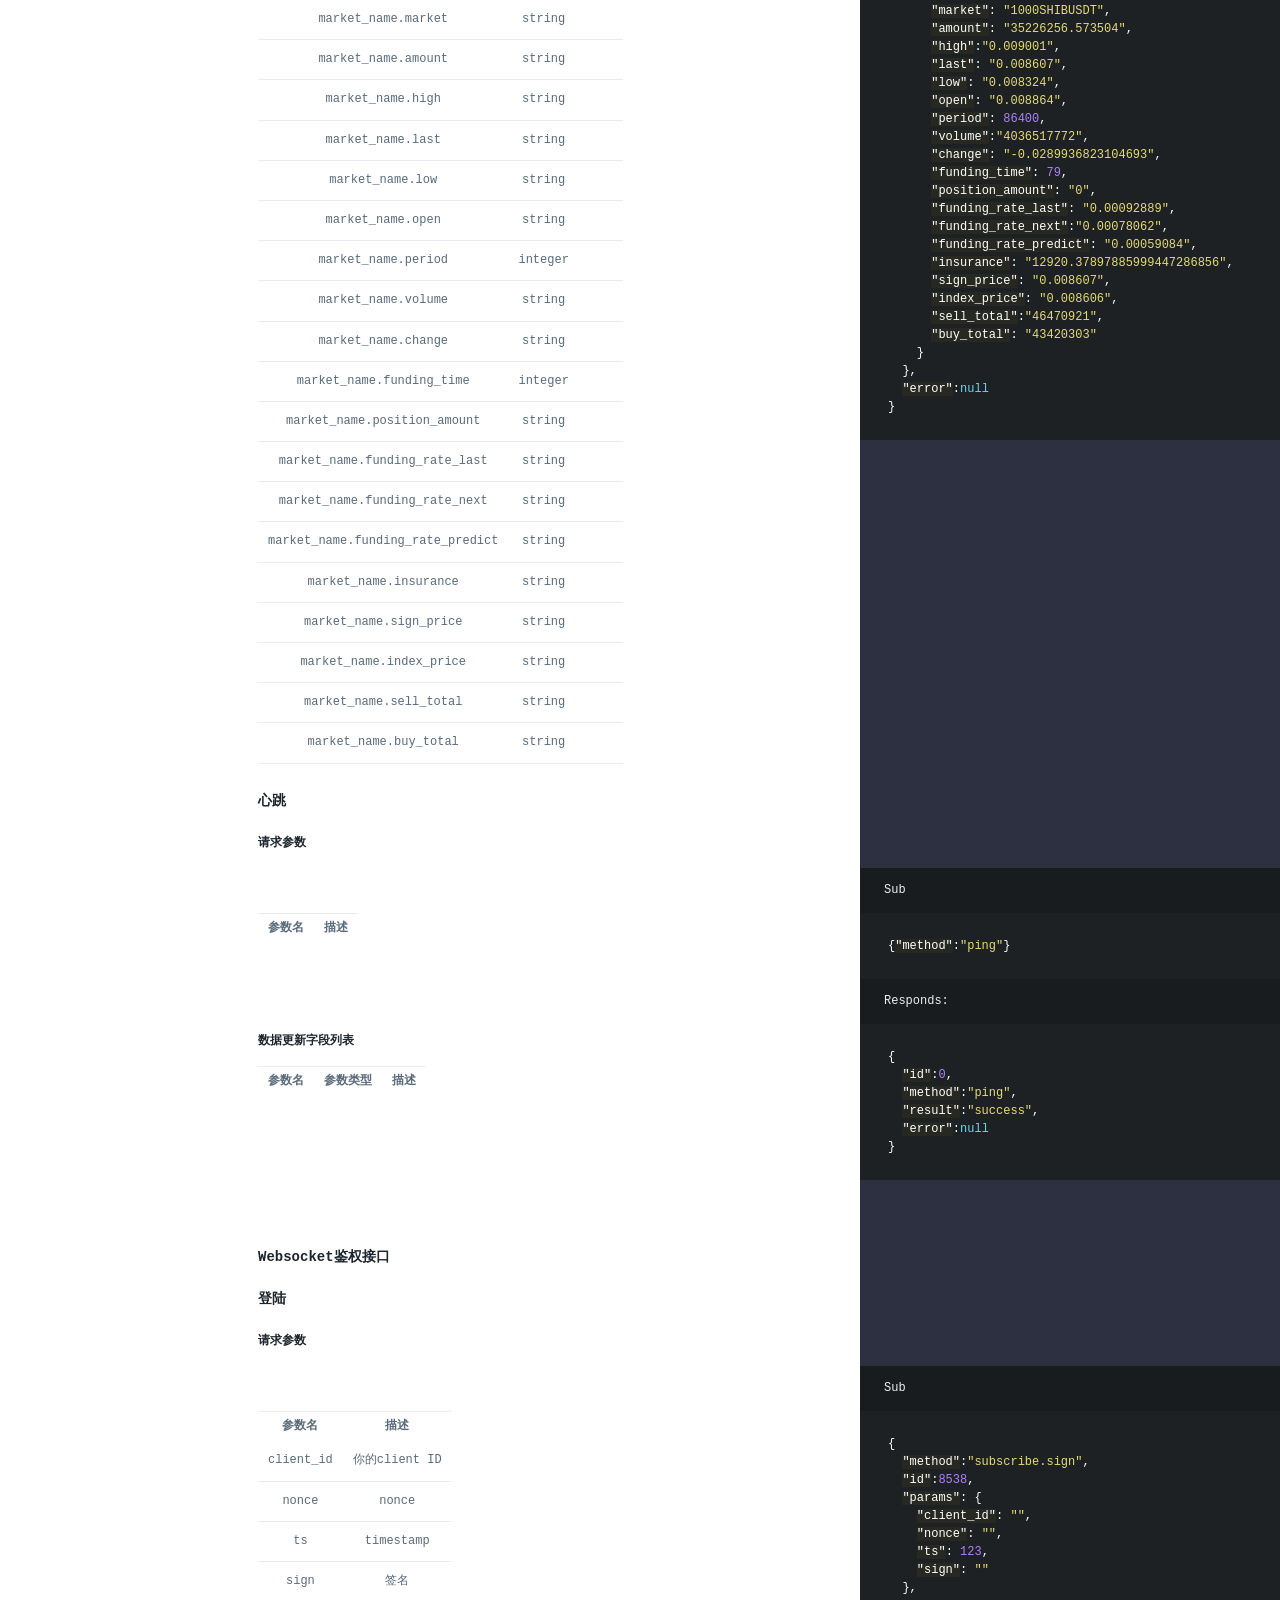
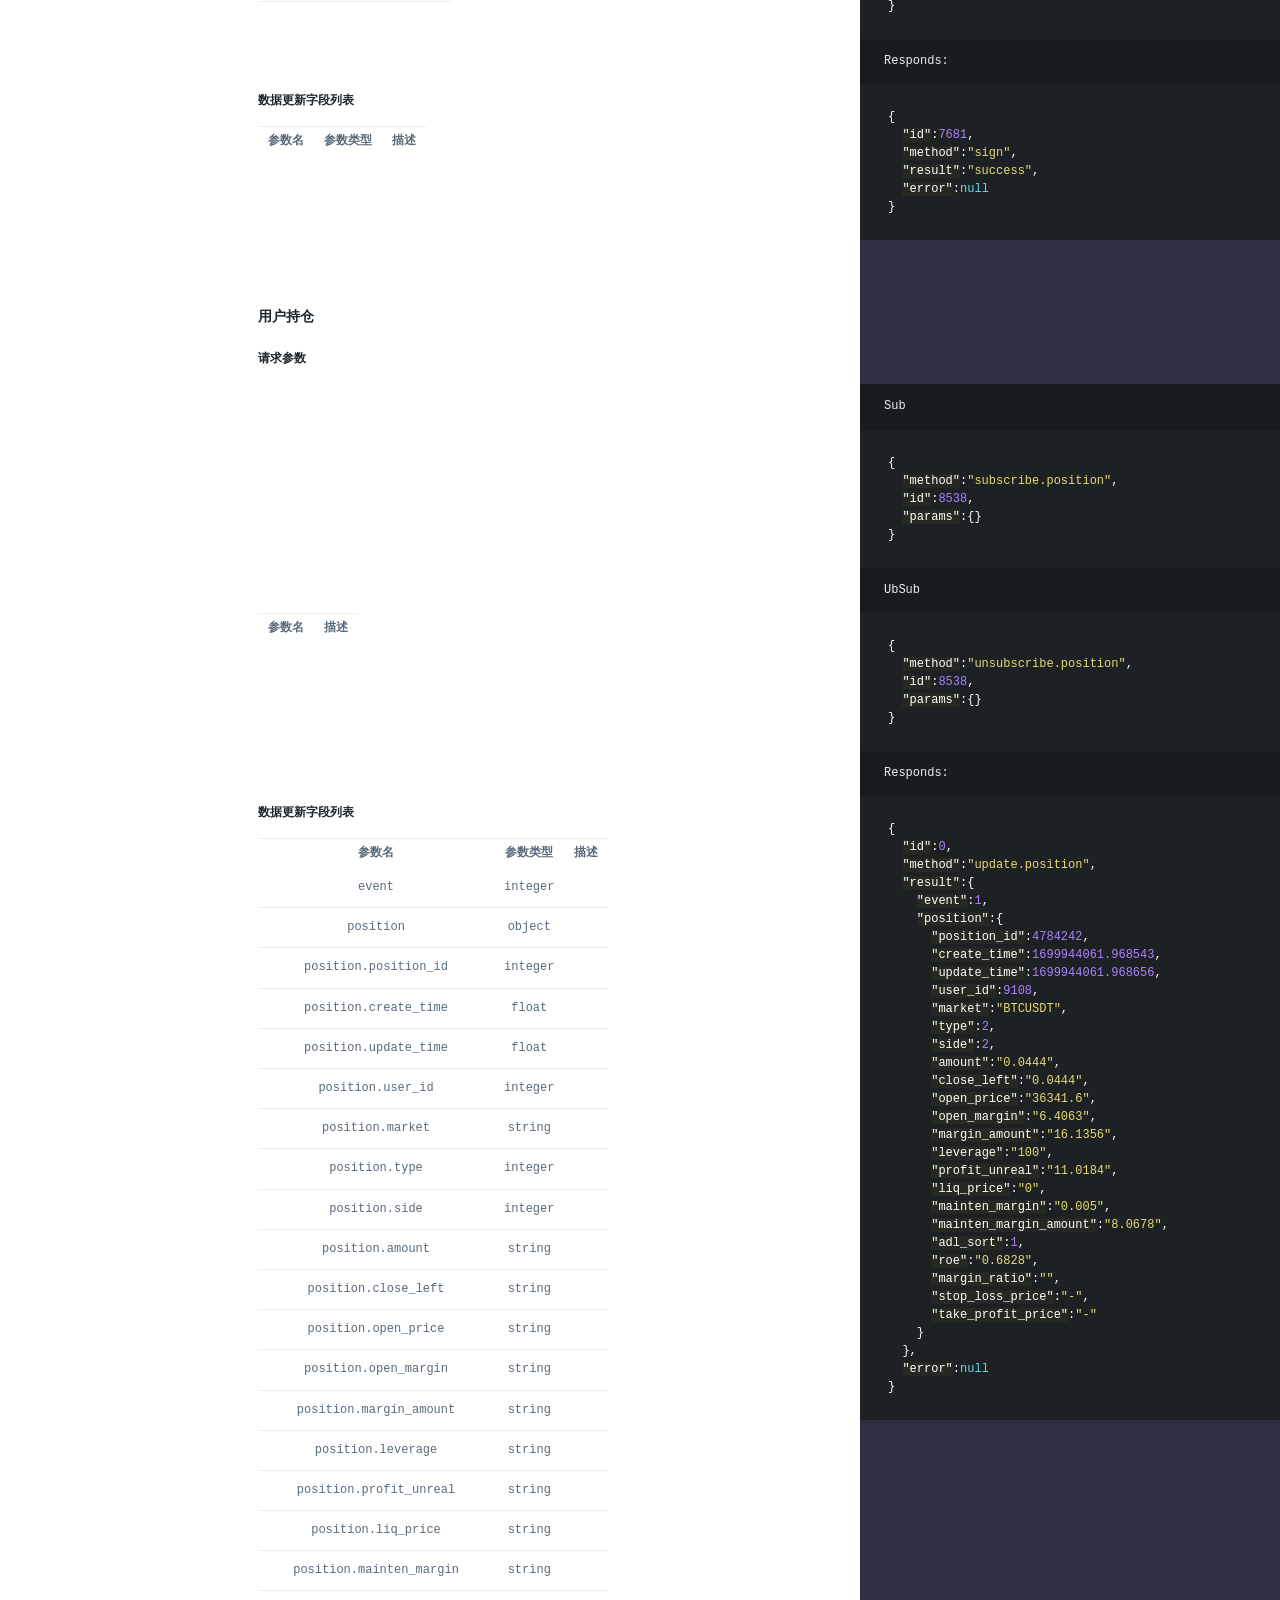
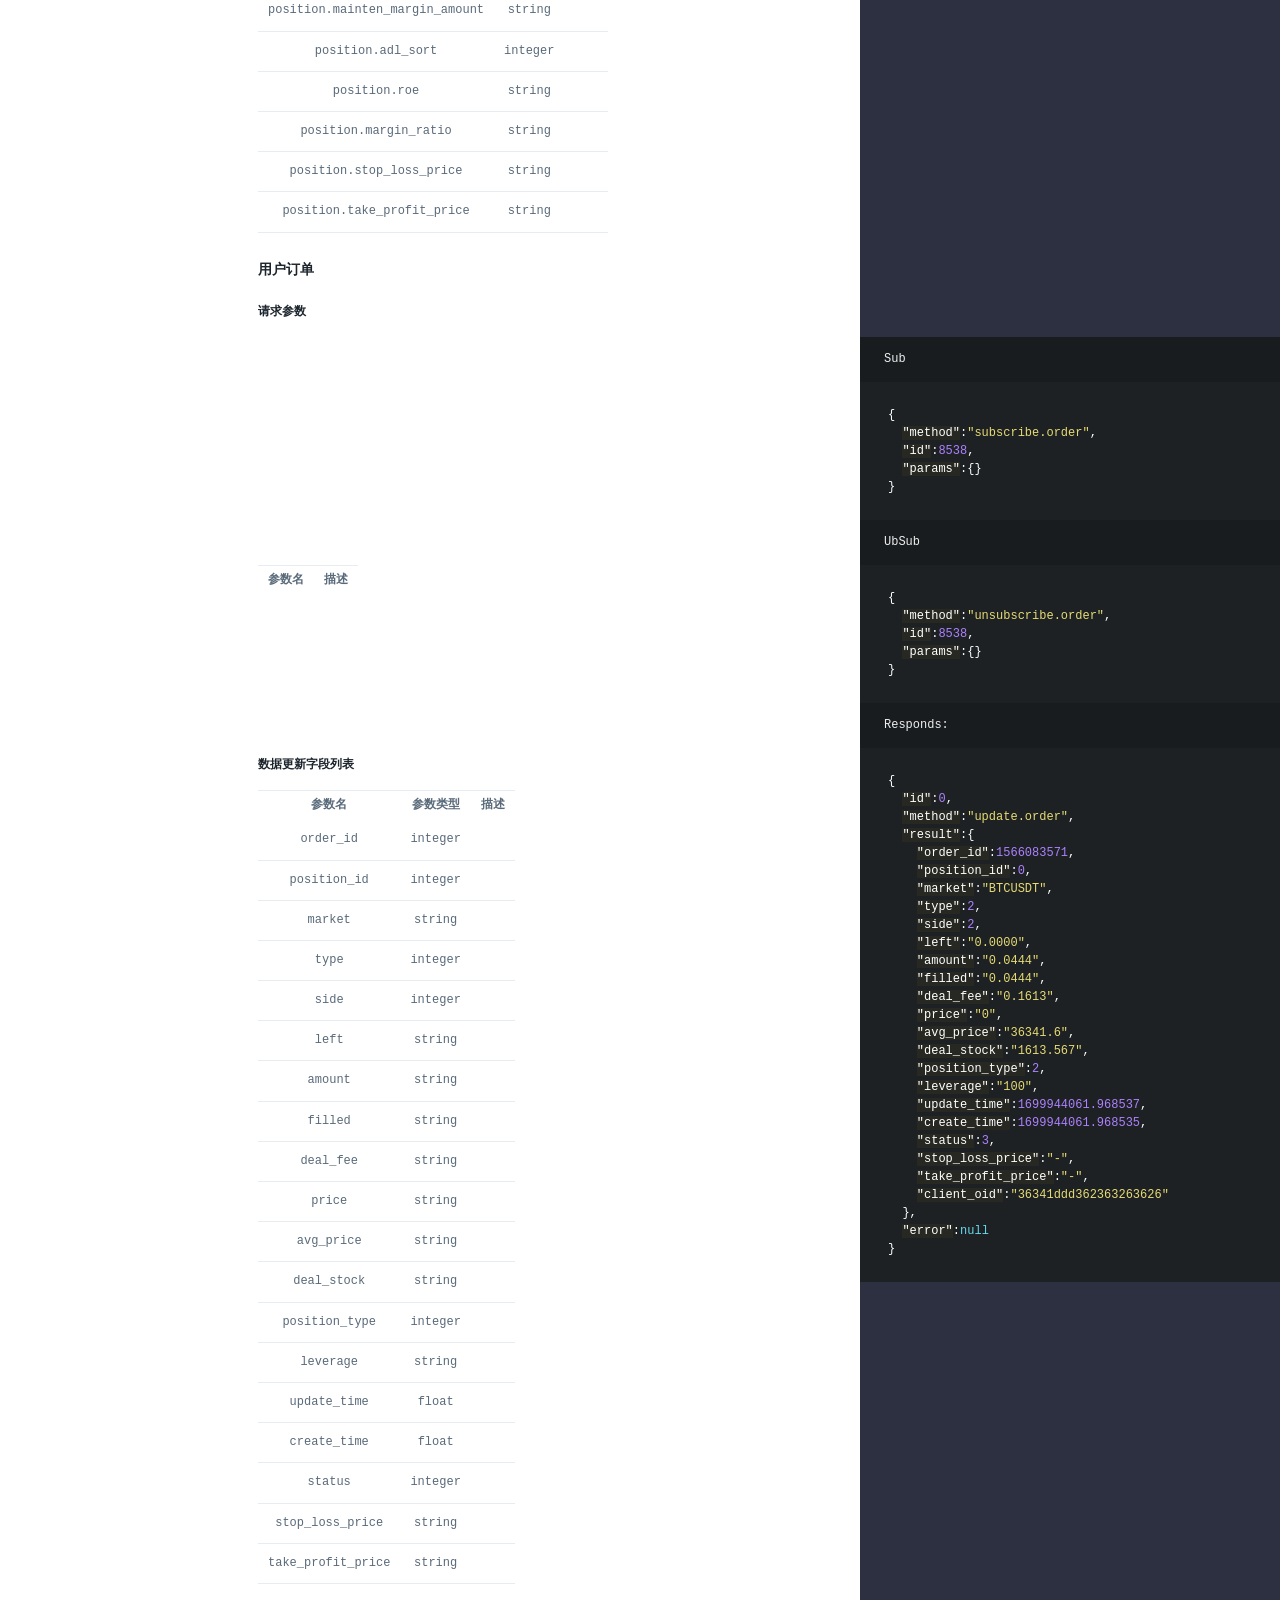
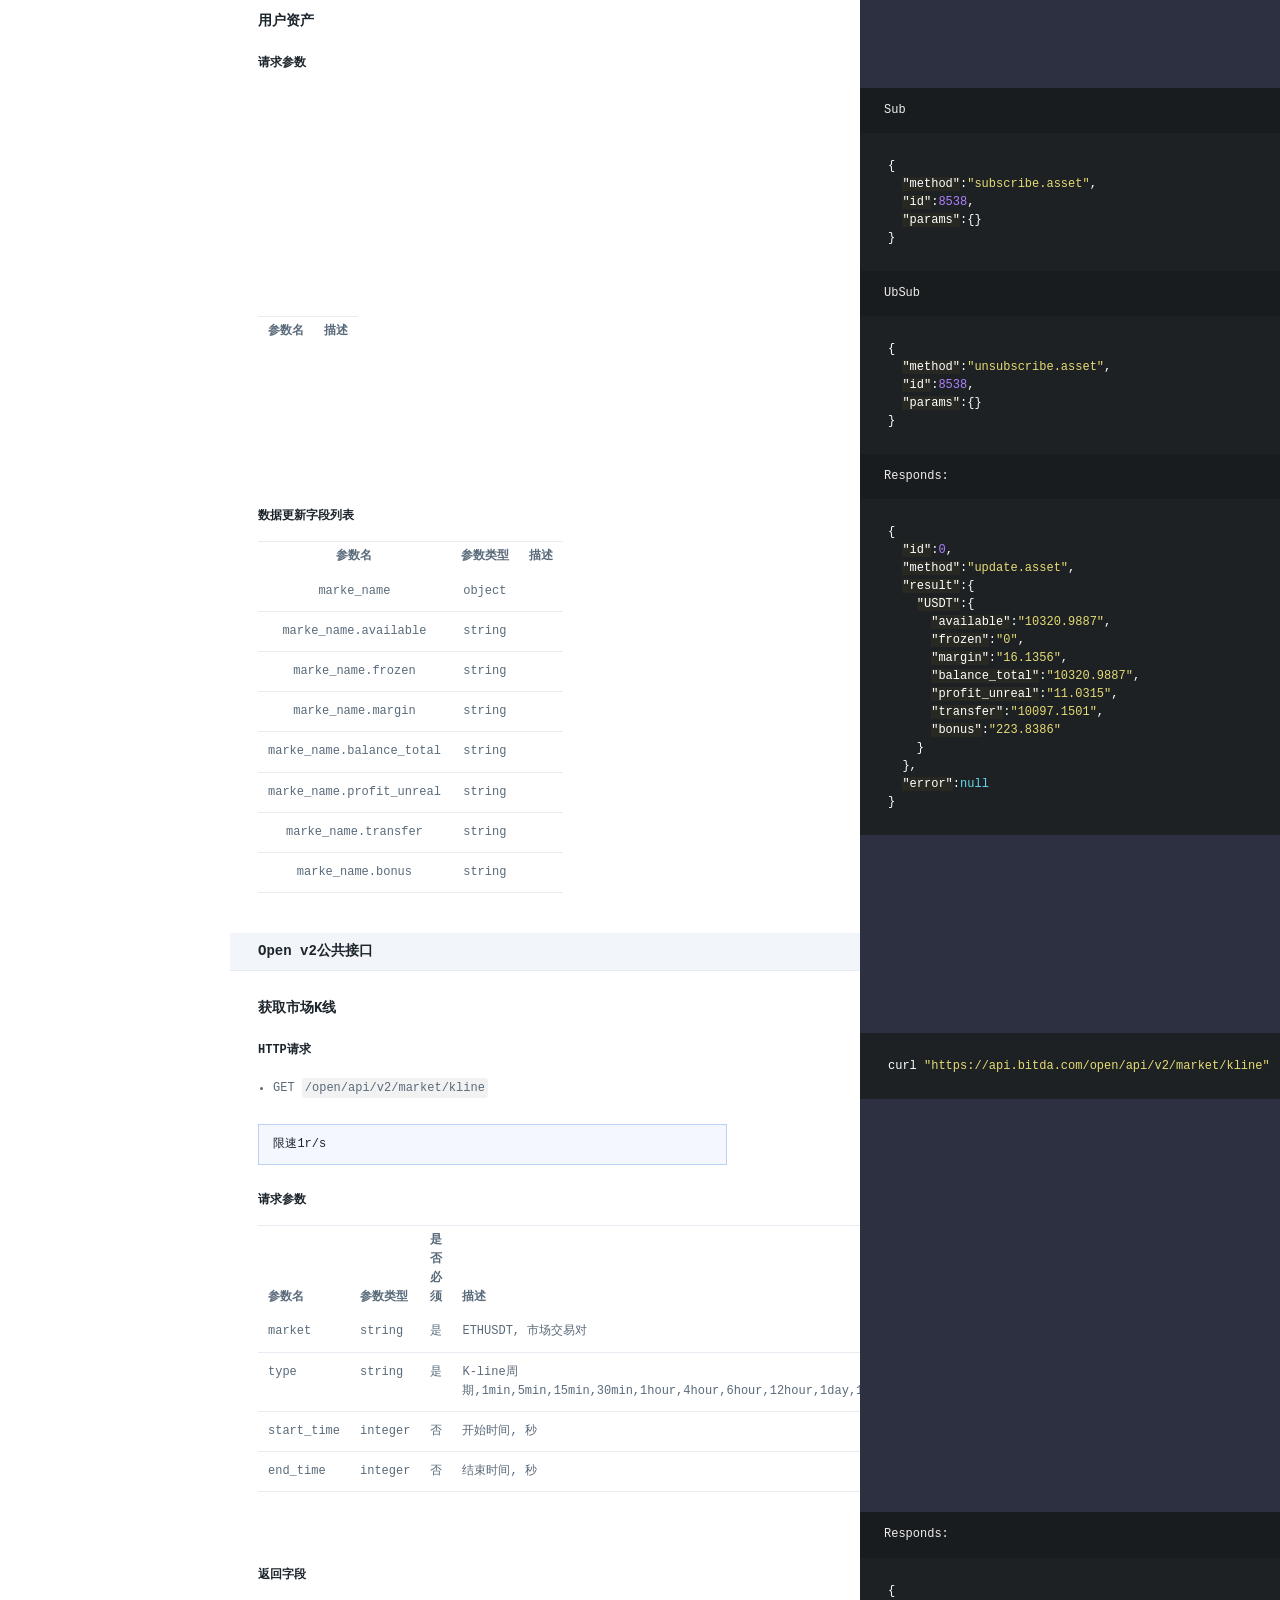
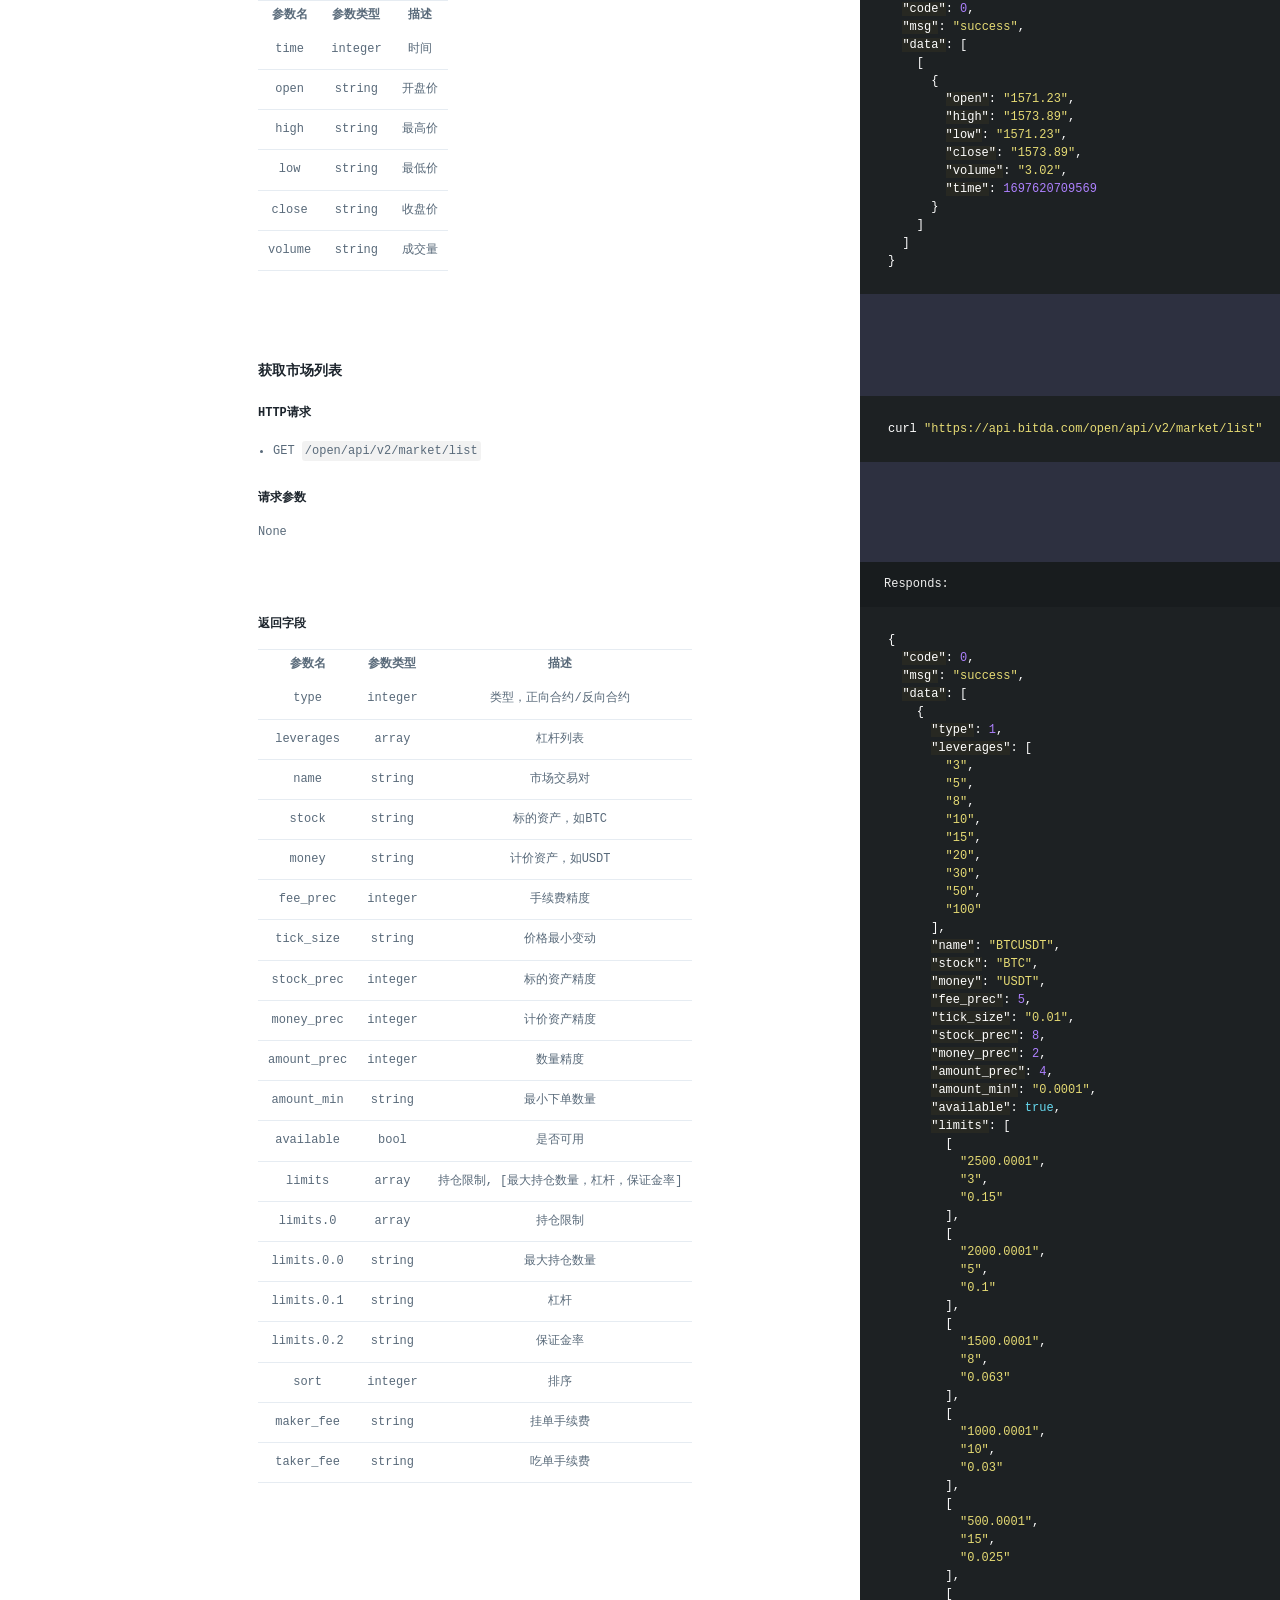
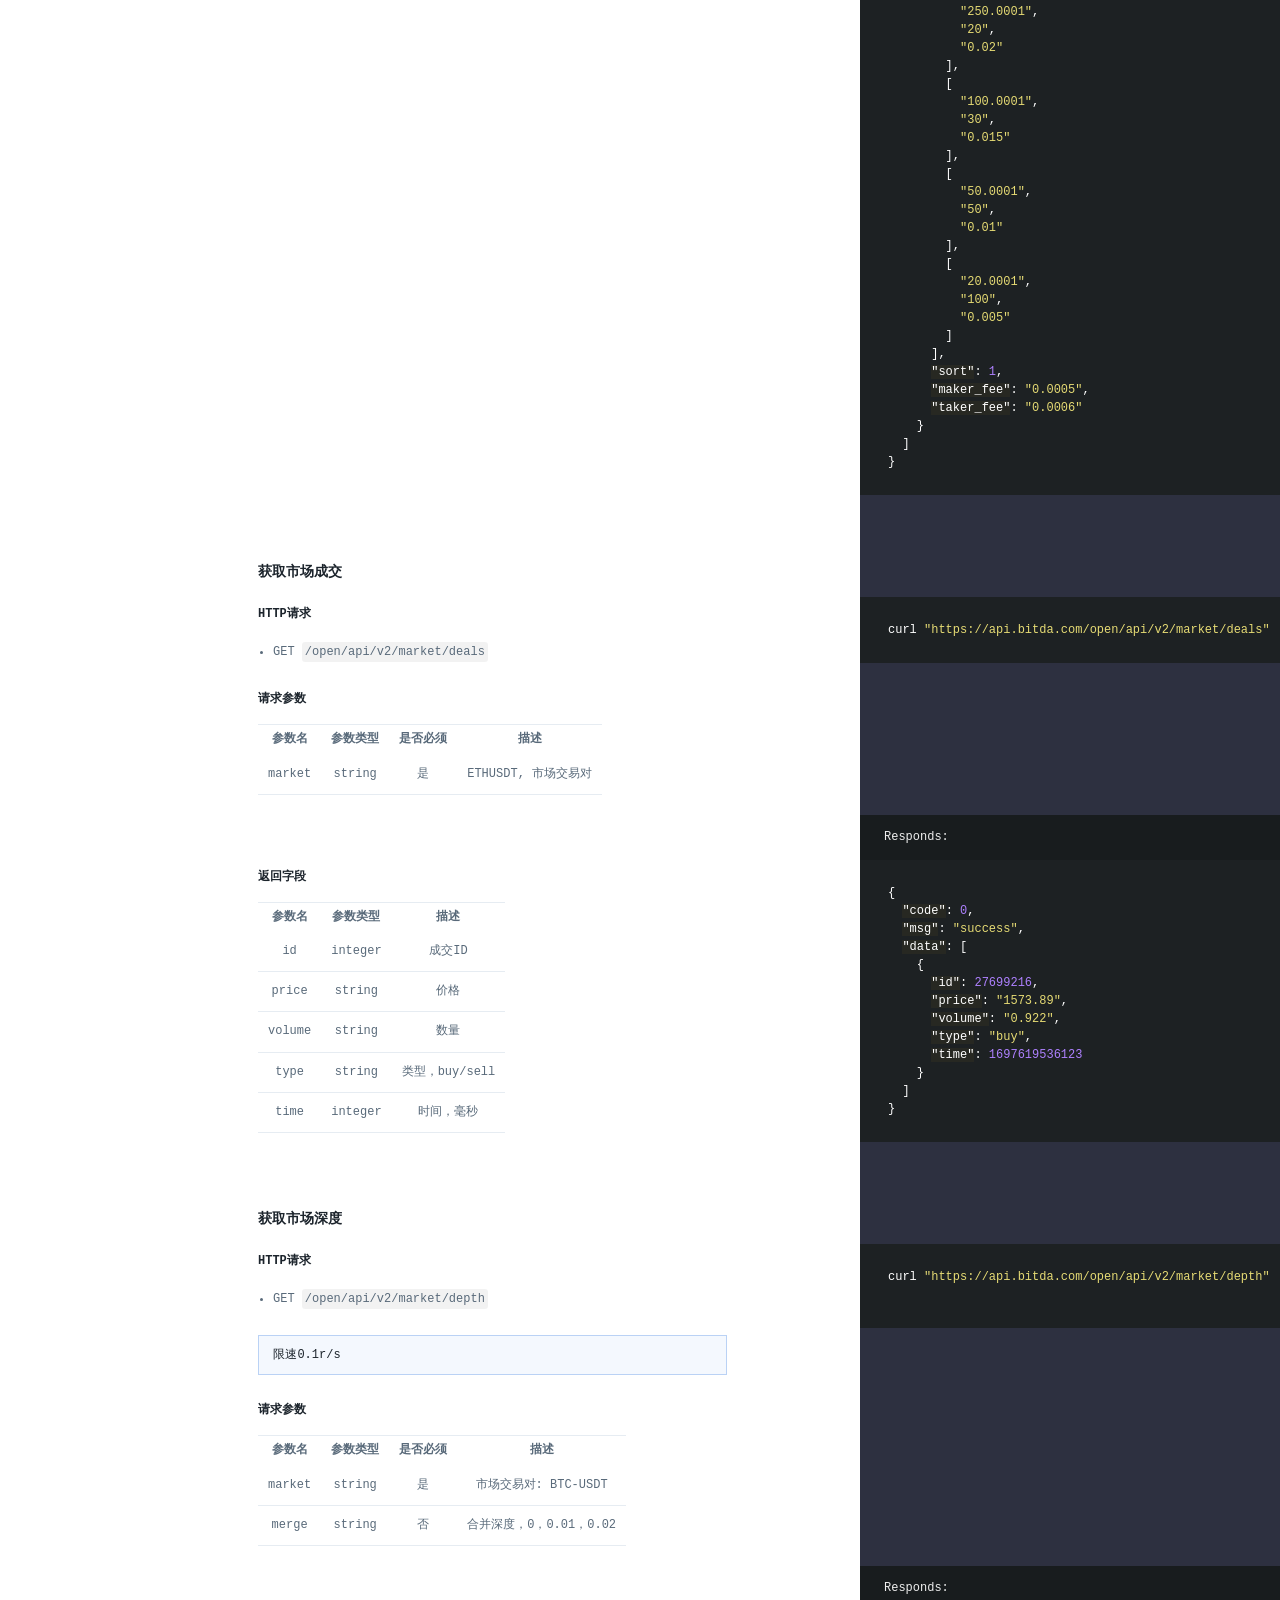
==== commit a13c7b25: "publish: update generated from commit 323d7791fdaf5fee1e00ca18a0b085c2becd46d3" ====
--- a/futures/v1/cn/index.html
+++ b/futures/v1/cn/index.html
@@ -1783,9 +1783,9 @@
         </span><span class="s2">"50"</span><span class="p">,</span><span class="w">
         </span><span class="s2">"100"</span><span class="w">
       </span><span class="p">],</span><span class="w">
-      </span><span class="nl">"name"</span><span class="p">:</span><span class="w"> </span><span class="s2">"BTCUSTT"</span><span class="p">,</span><span class="w">
+      </span><span class="nl">"name"</span><span class="p">:</span><span class="w"> </span><span class="s2">"BTCUSDT"</span><span class="p">,</span><span class="w">
       </span><span class="nl">"stock"</span><span class="p">:</span><span class="w"> </span><span class="s2">"BTC"</span><span class="p">,</span><span class="w">
-      </span><span class="nl">"money"</span><span class="p">:</span><span class="w"> </span><span class="s2">"USTT"</span><span class="p">,</span><span class="w">
+      </span><span class="nl">"money"</span><span class="p">:</span><span class="w"> </span><span class="s2">"USDT"</span><span class="p">,</span><span class="w">
       </span><span class="nl">"fee_prec"</span><span class="p">:</span><span class="w"> </span><span class="mi">5</span><span class="p">,</span><span class="w">
       </span><span class="nl">"tick_size"</span><span class="p">:</span><span class="w"> </span><span class="s2">"0.01"</span><span class="p">,</span><span class="w">
       </span><span class="nl">"stock_prec"</span><span class="p">:</span><span class="w"> </span><span class="mi">8</span><span class="p">,</span><span class="w">
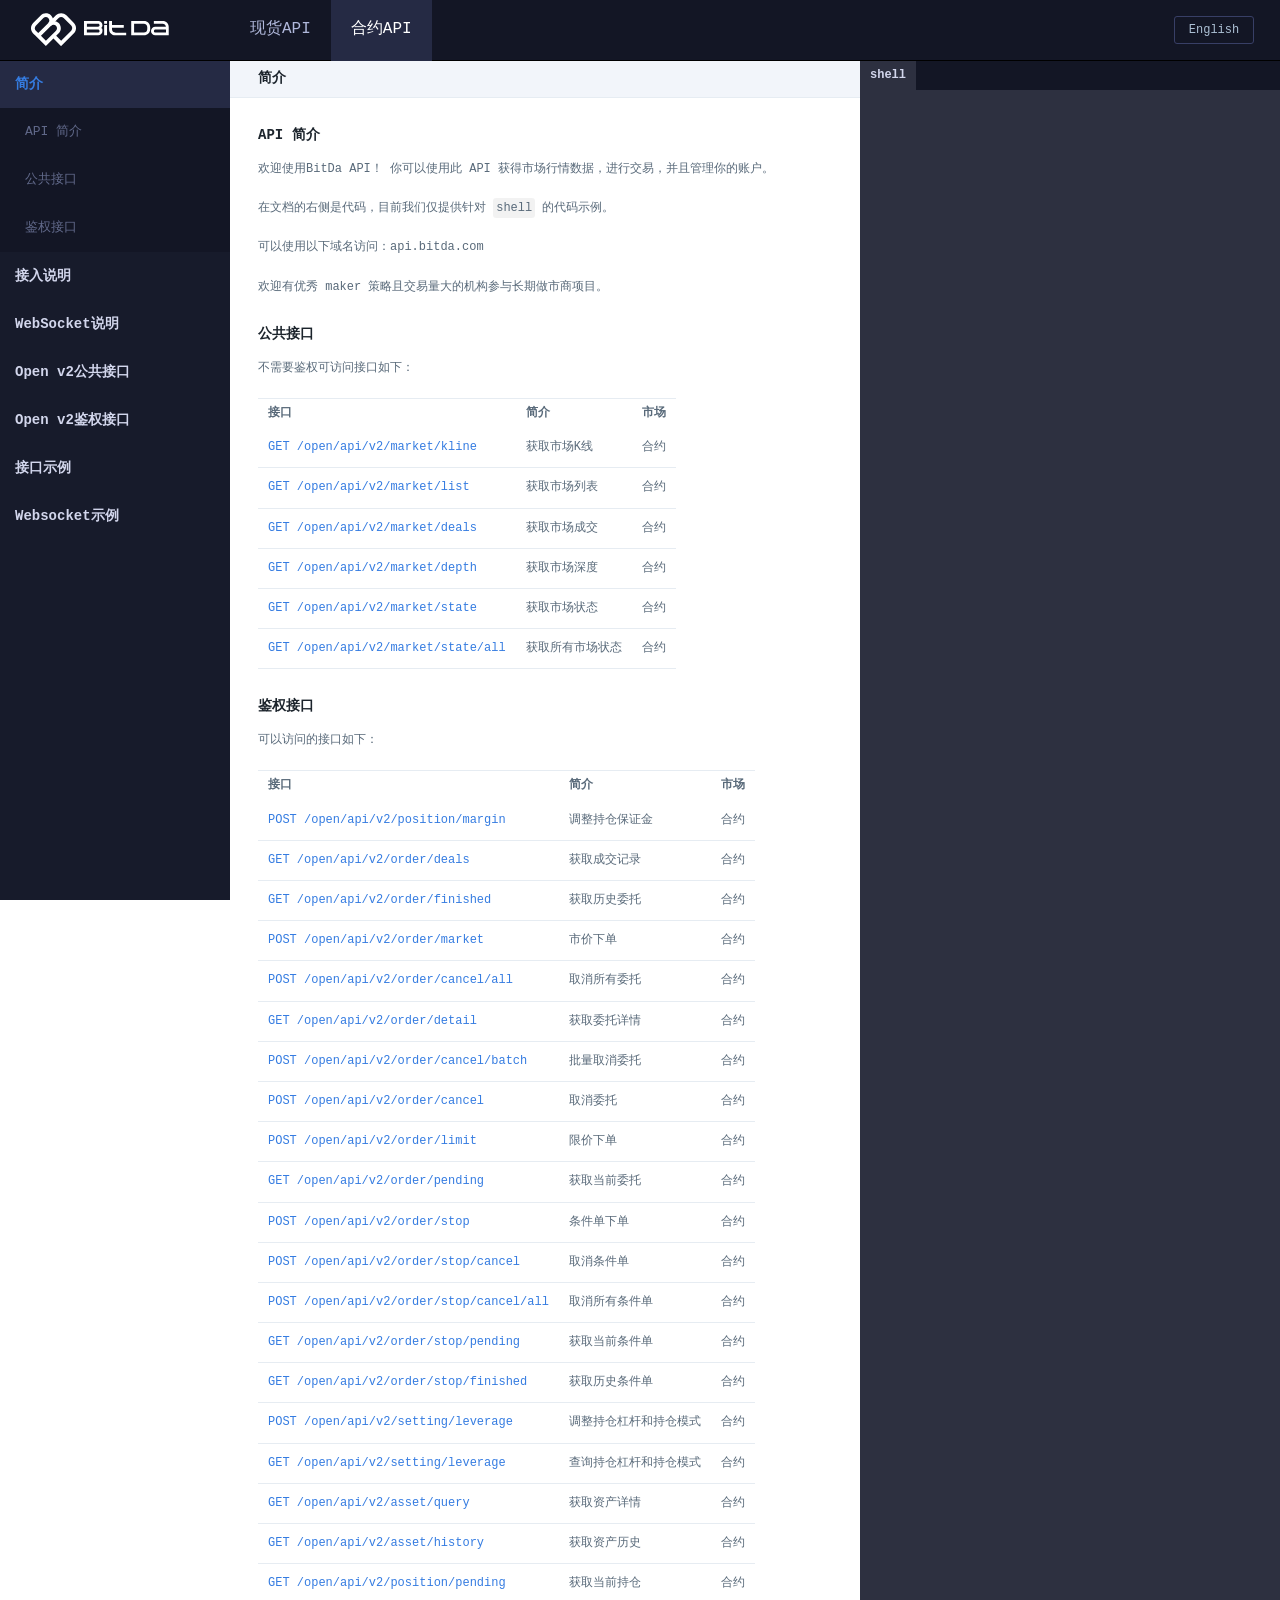
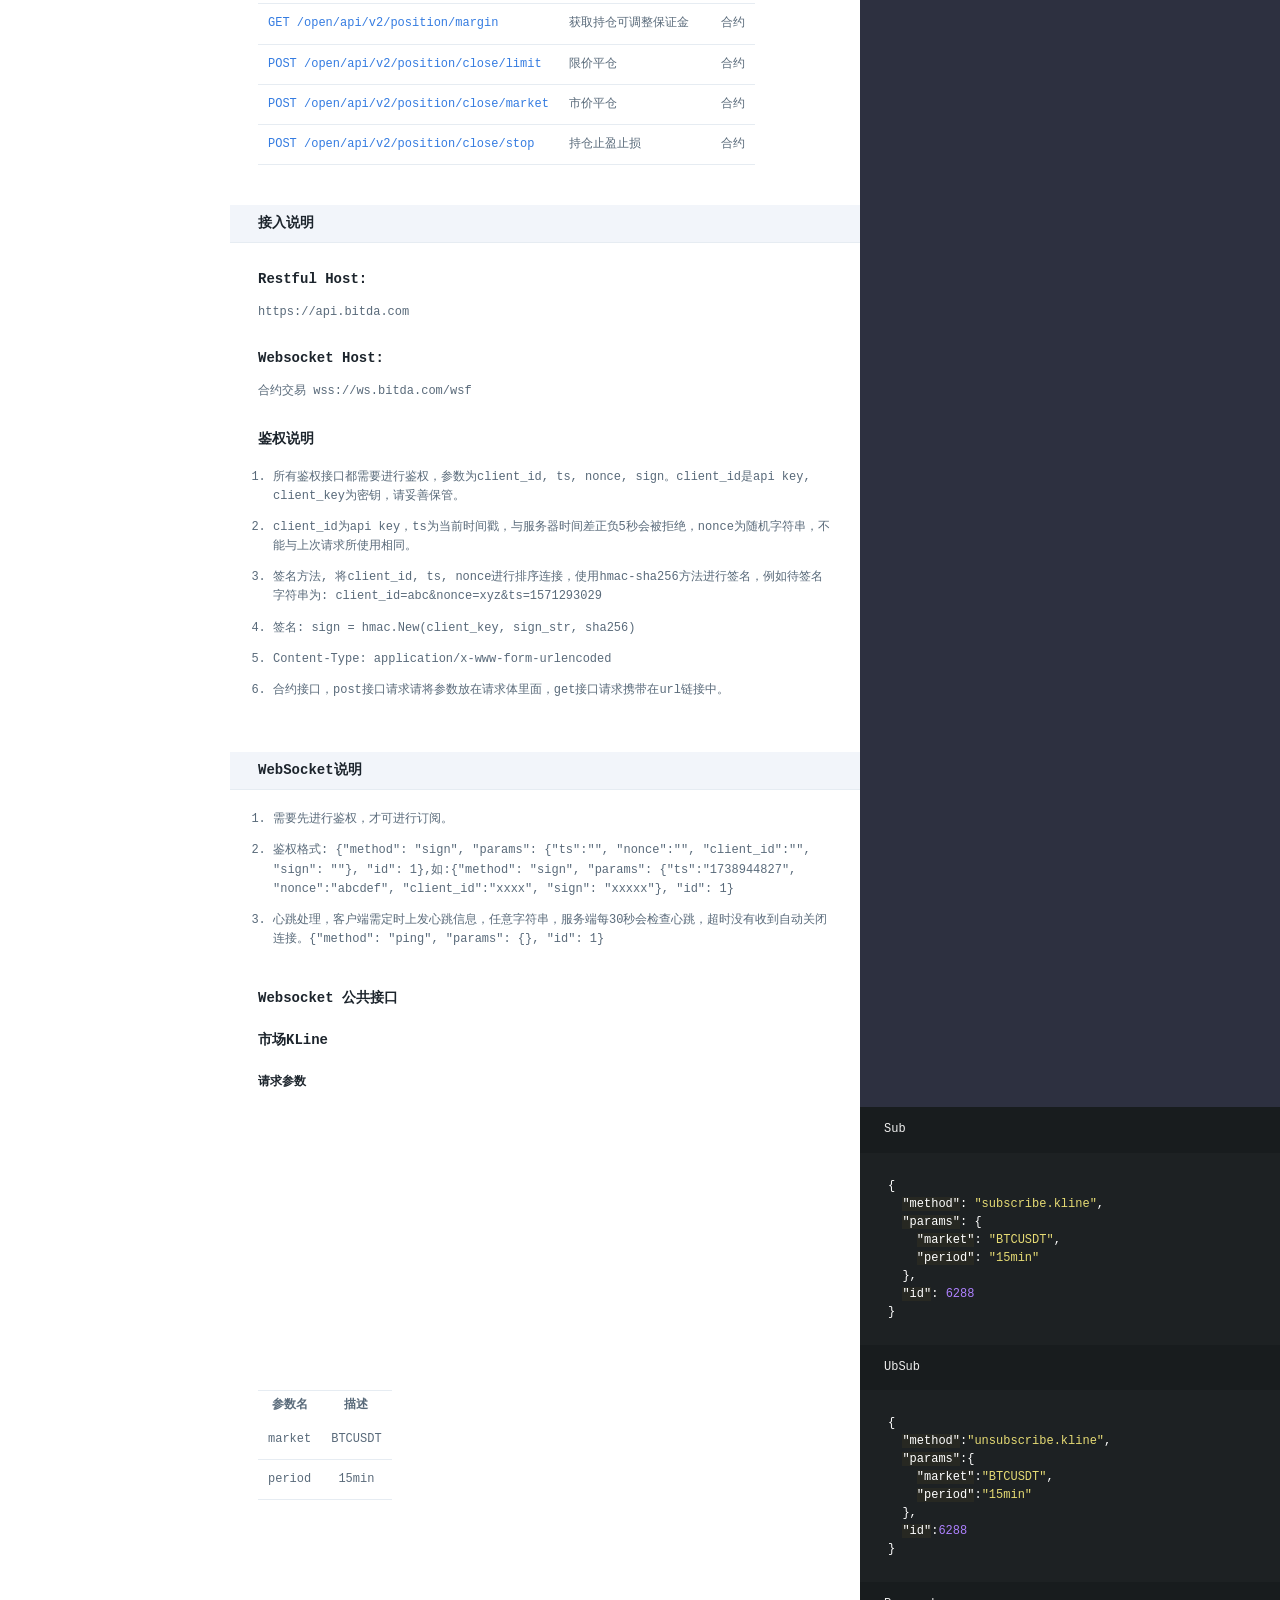
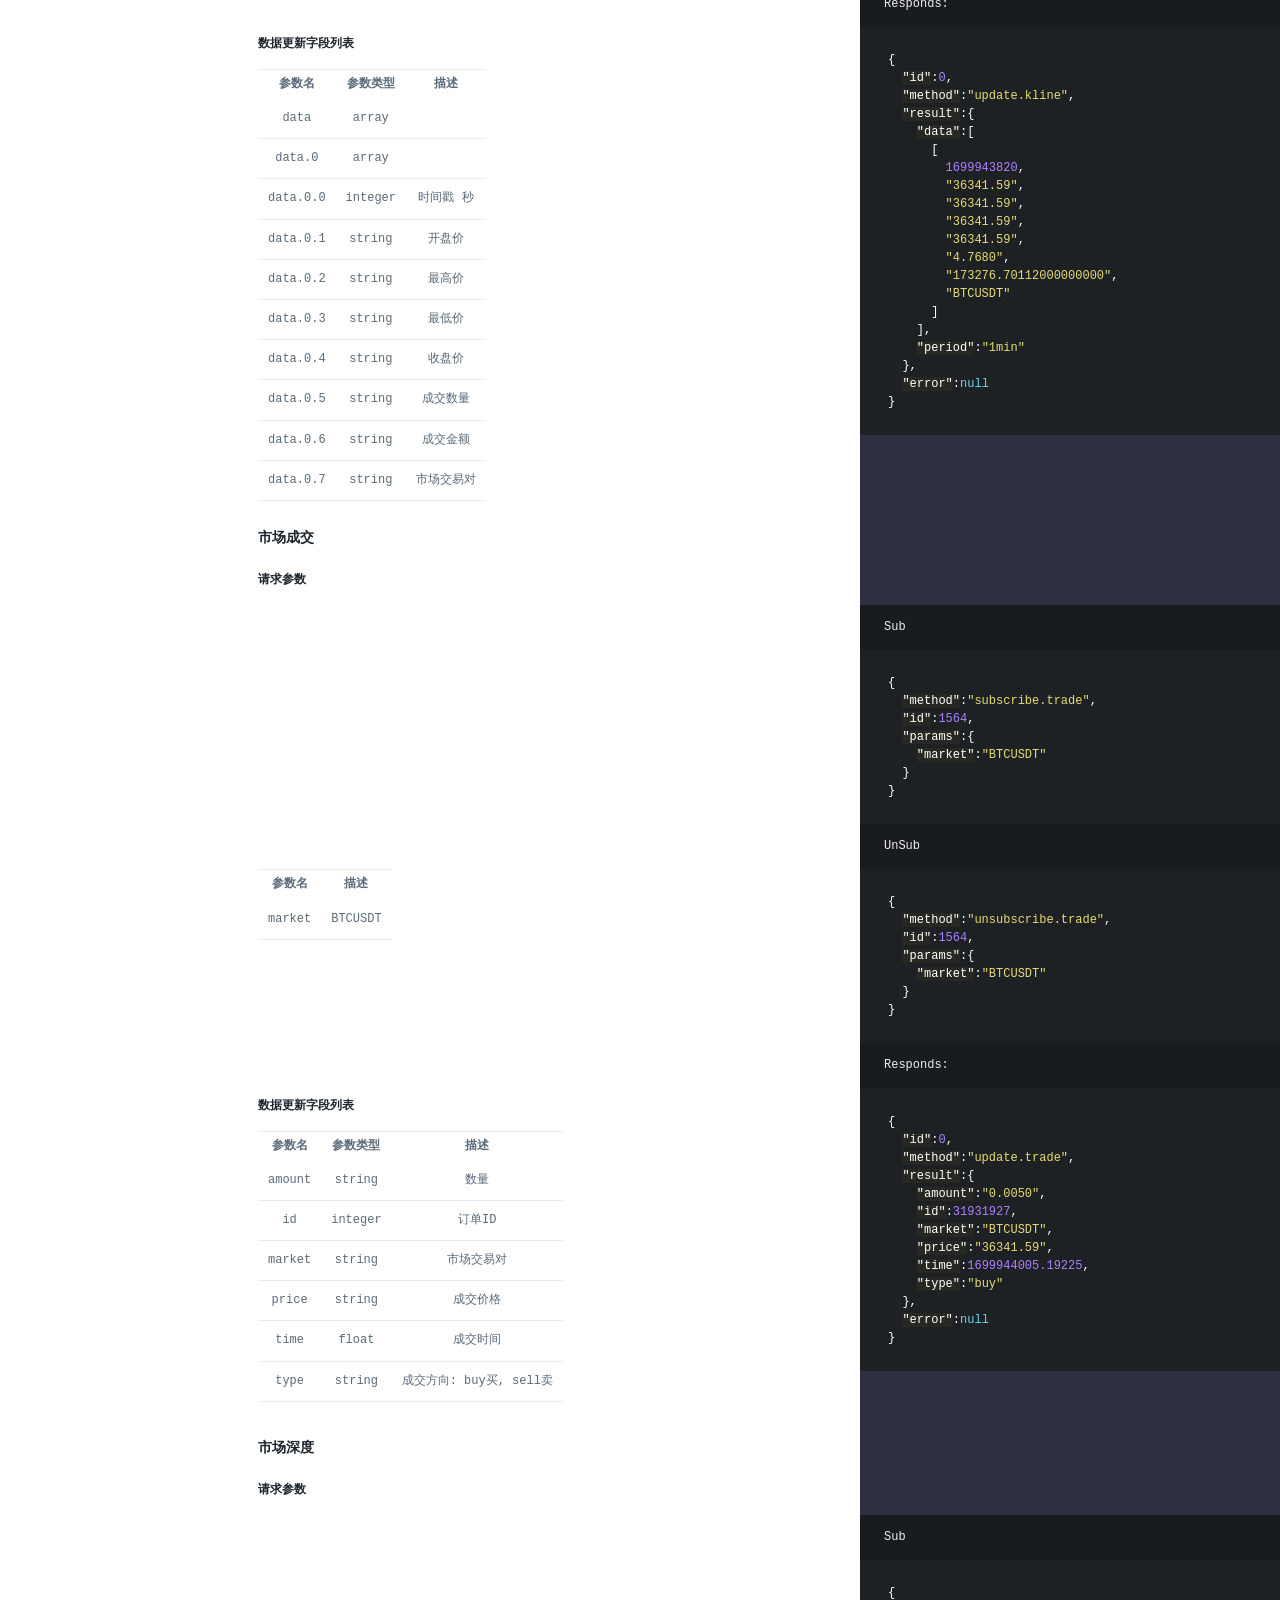
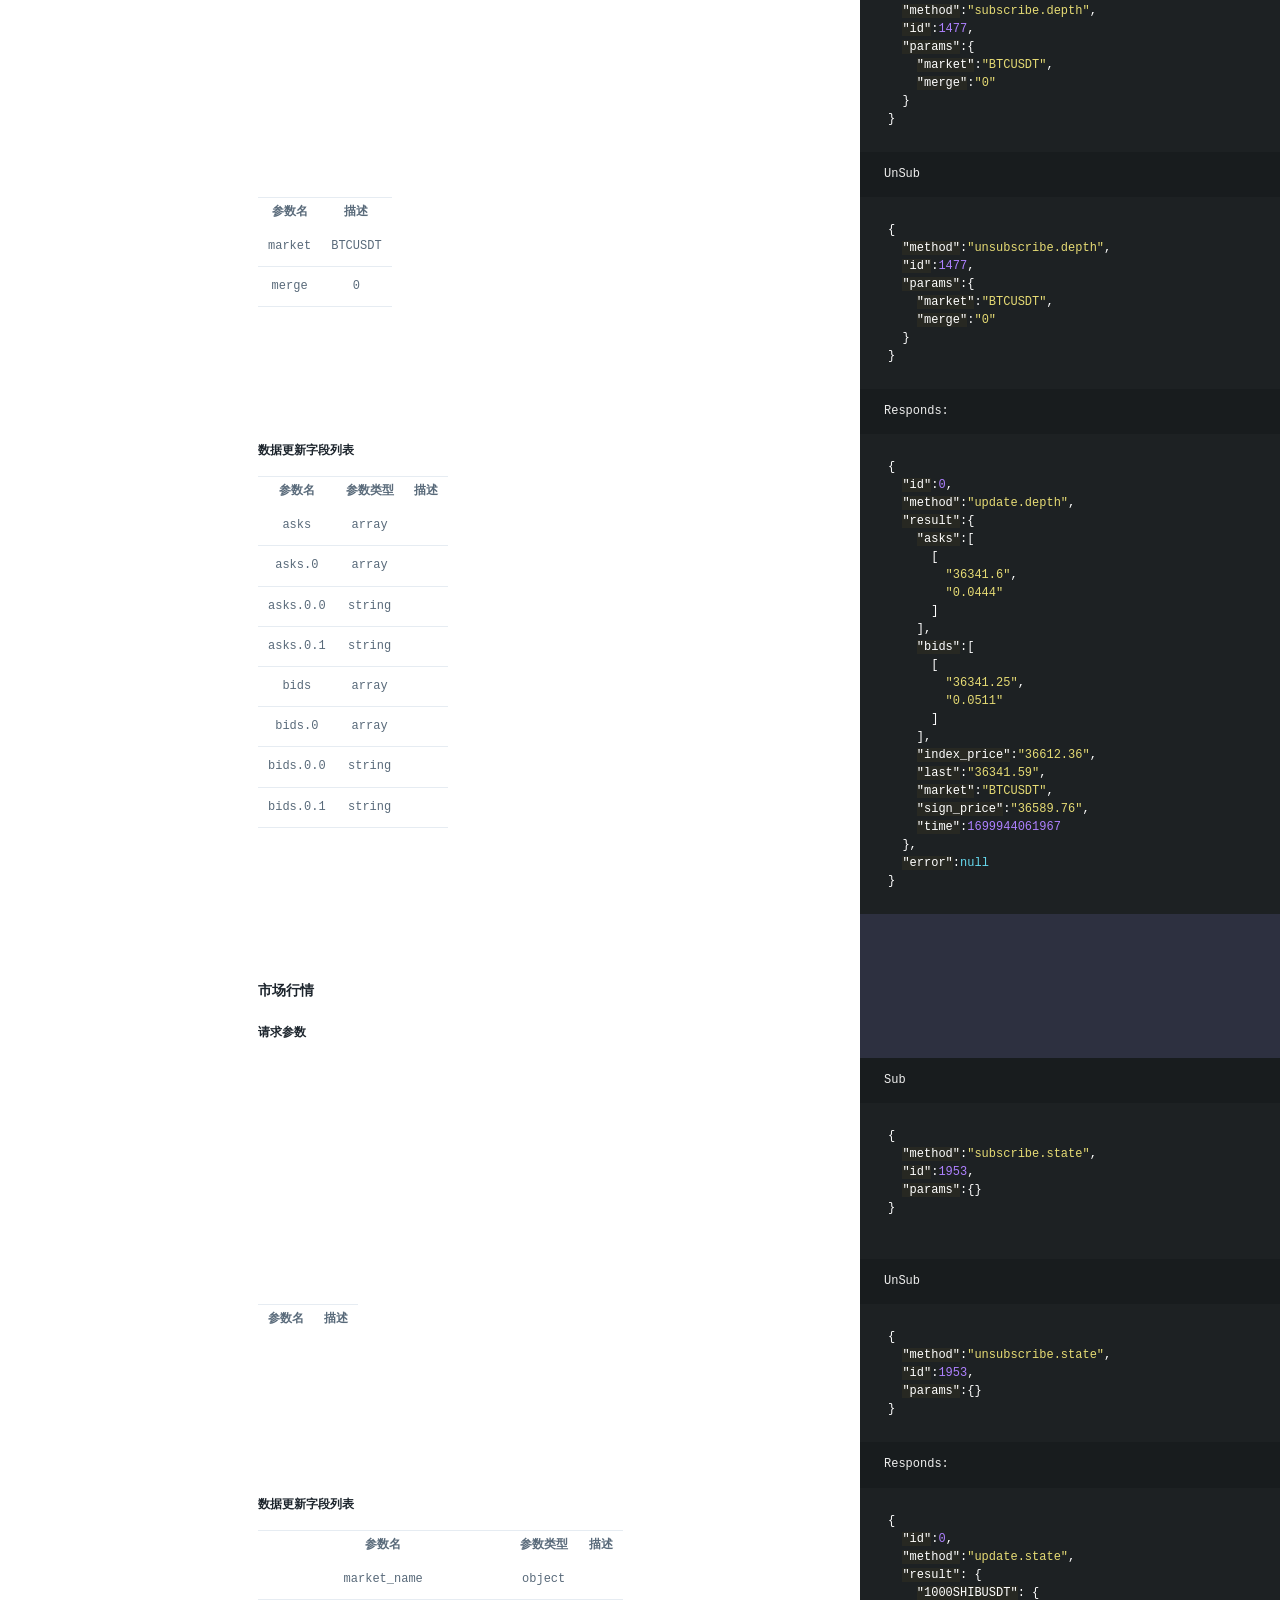
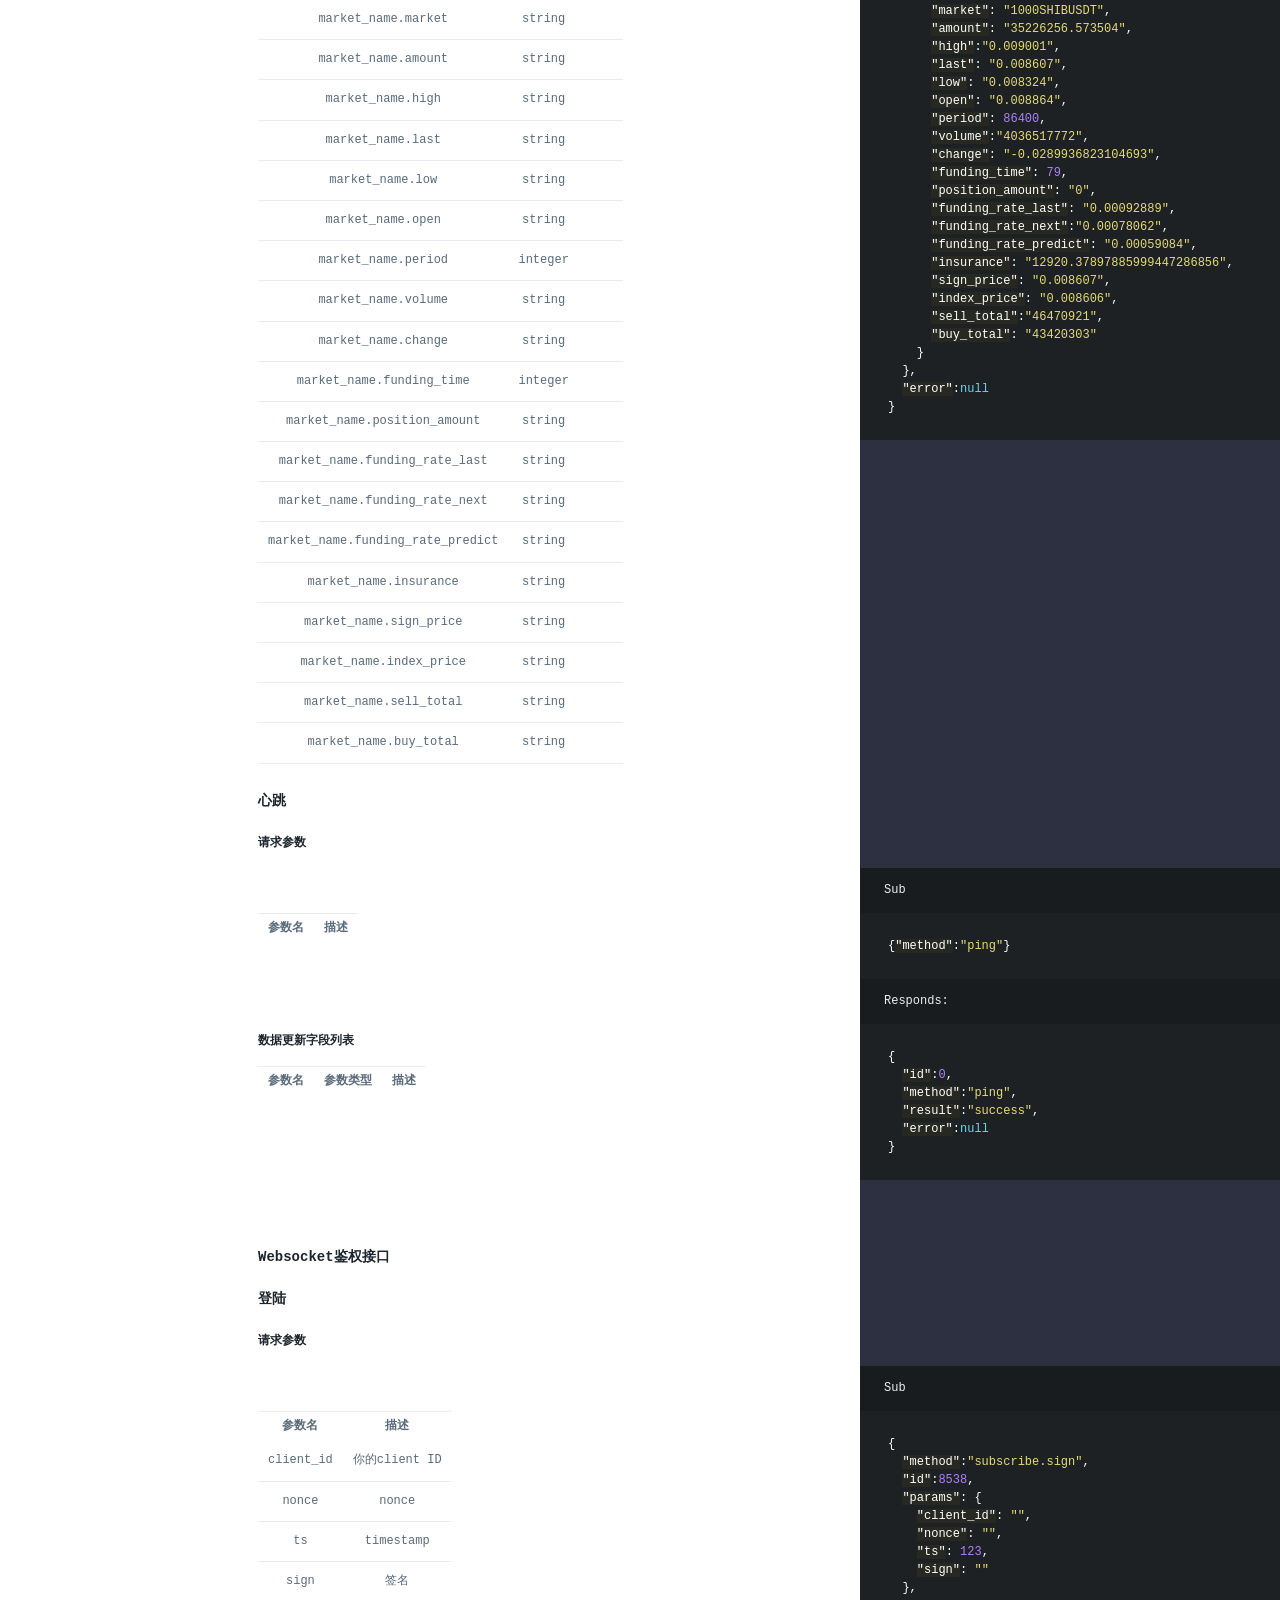
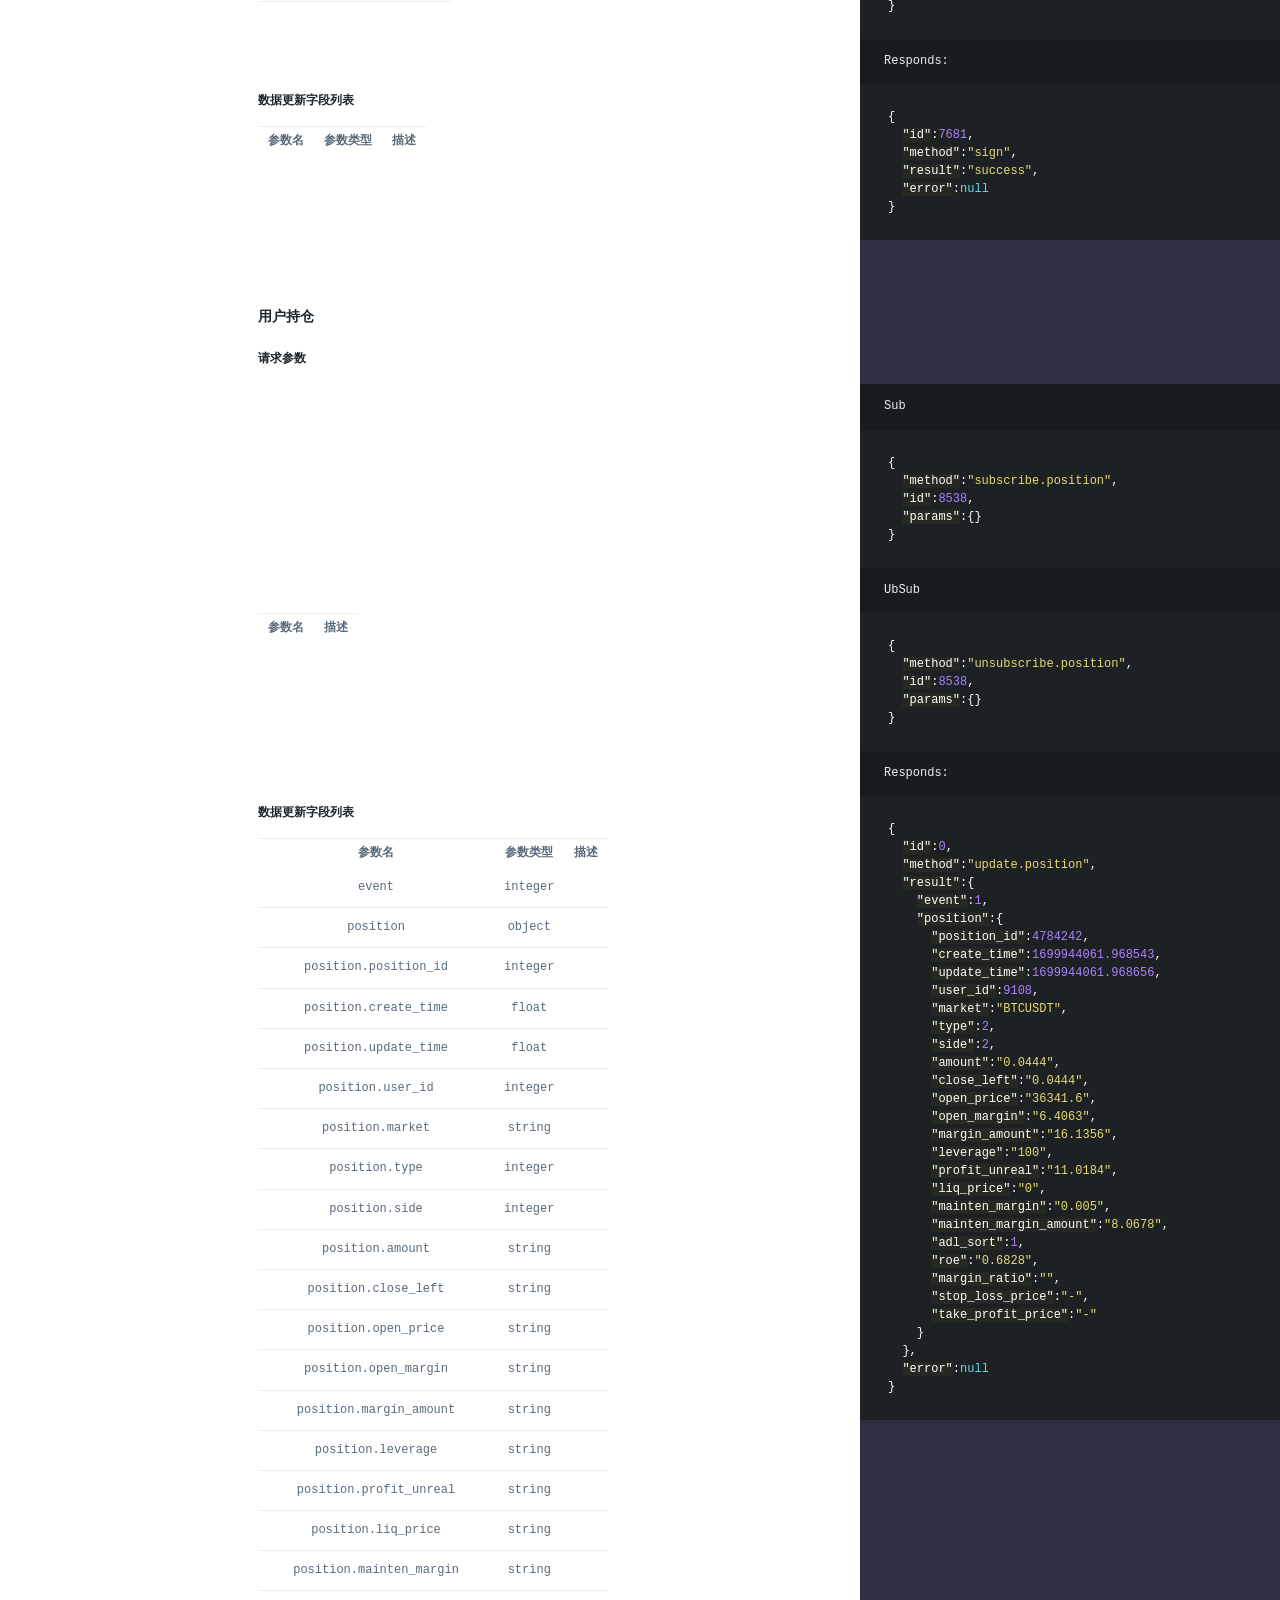
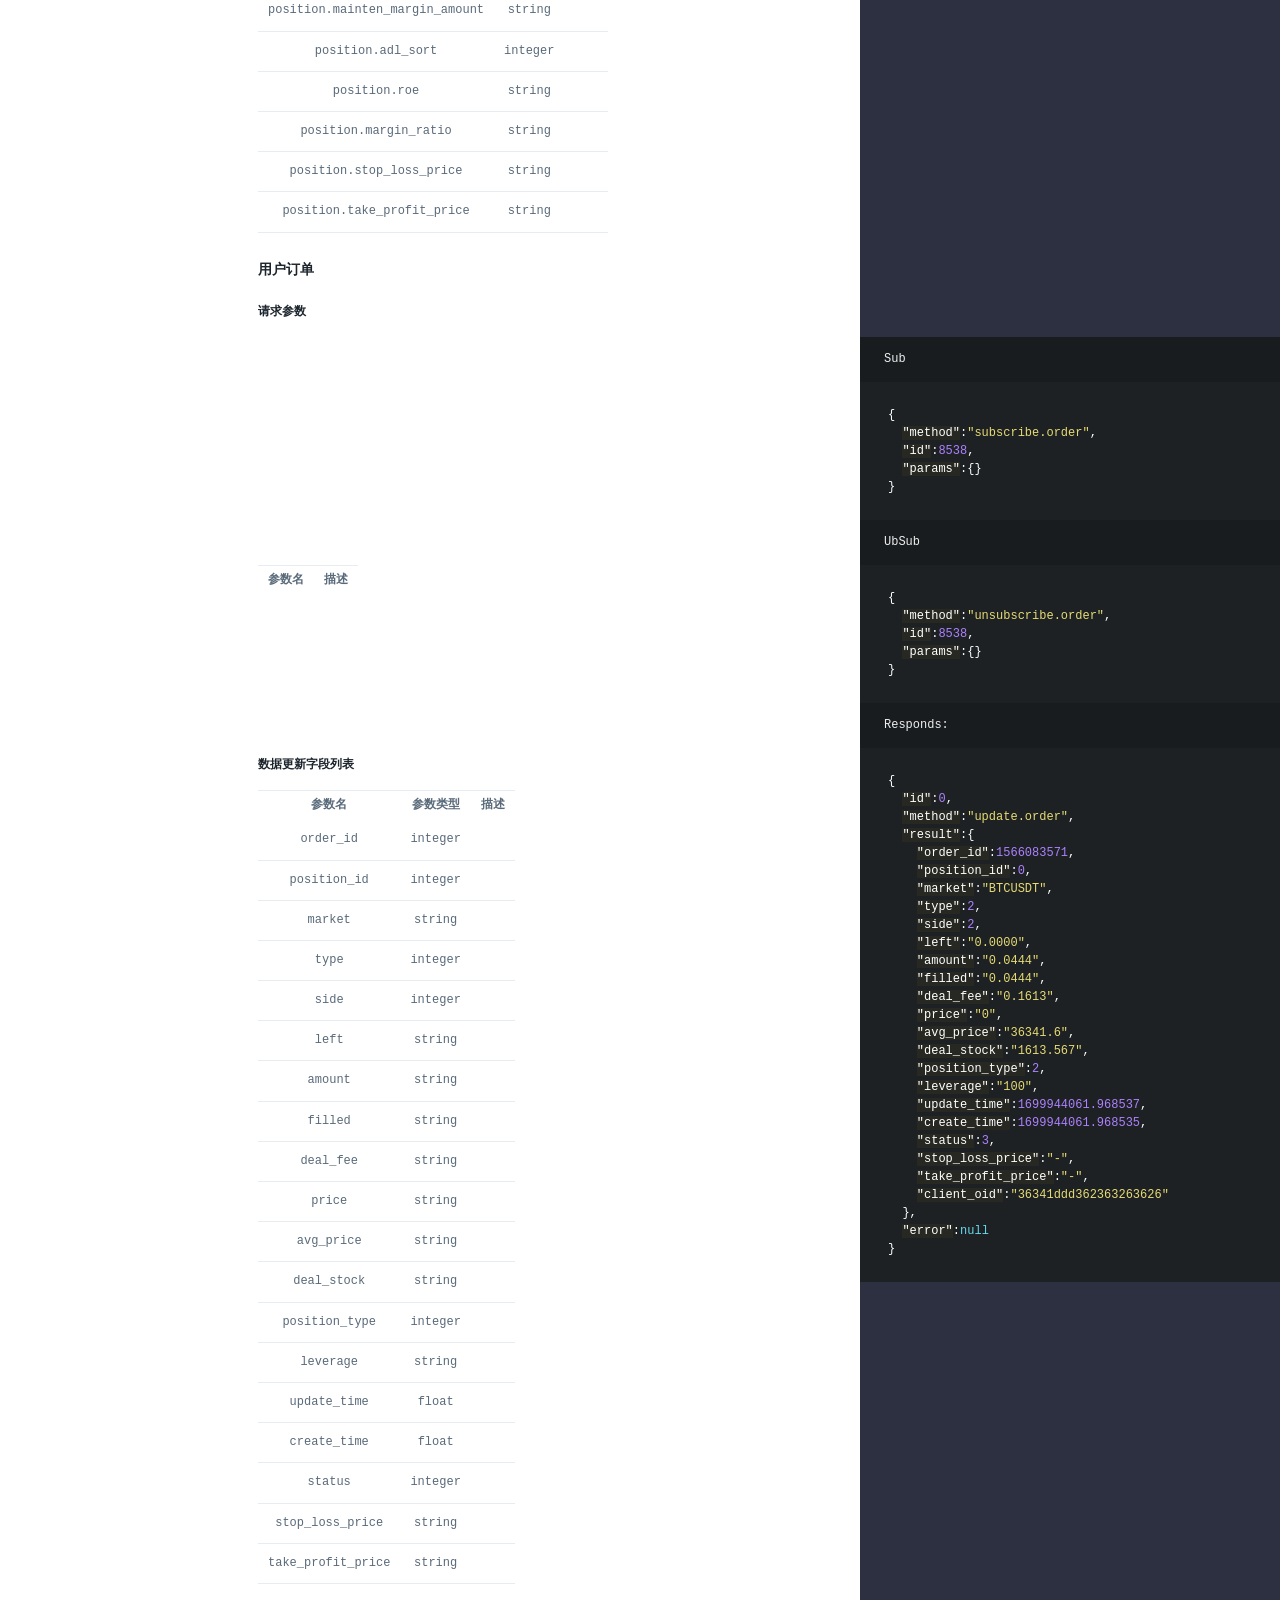
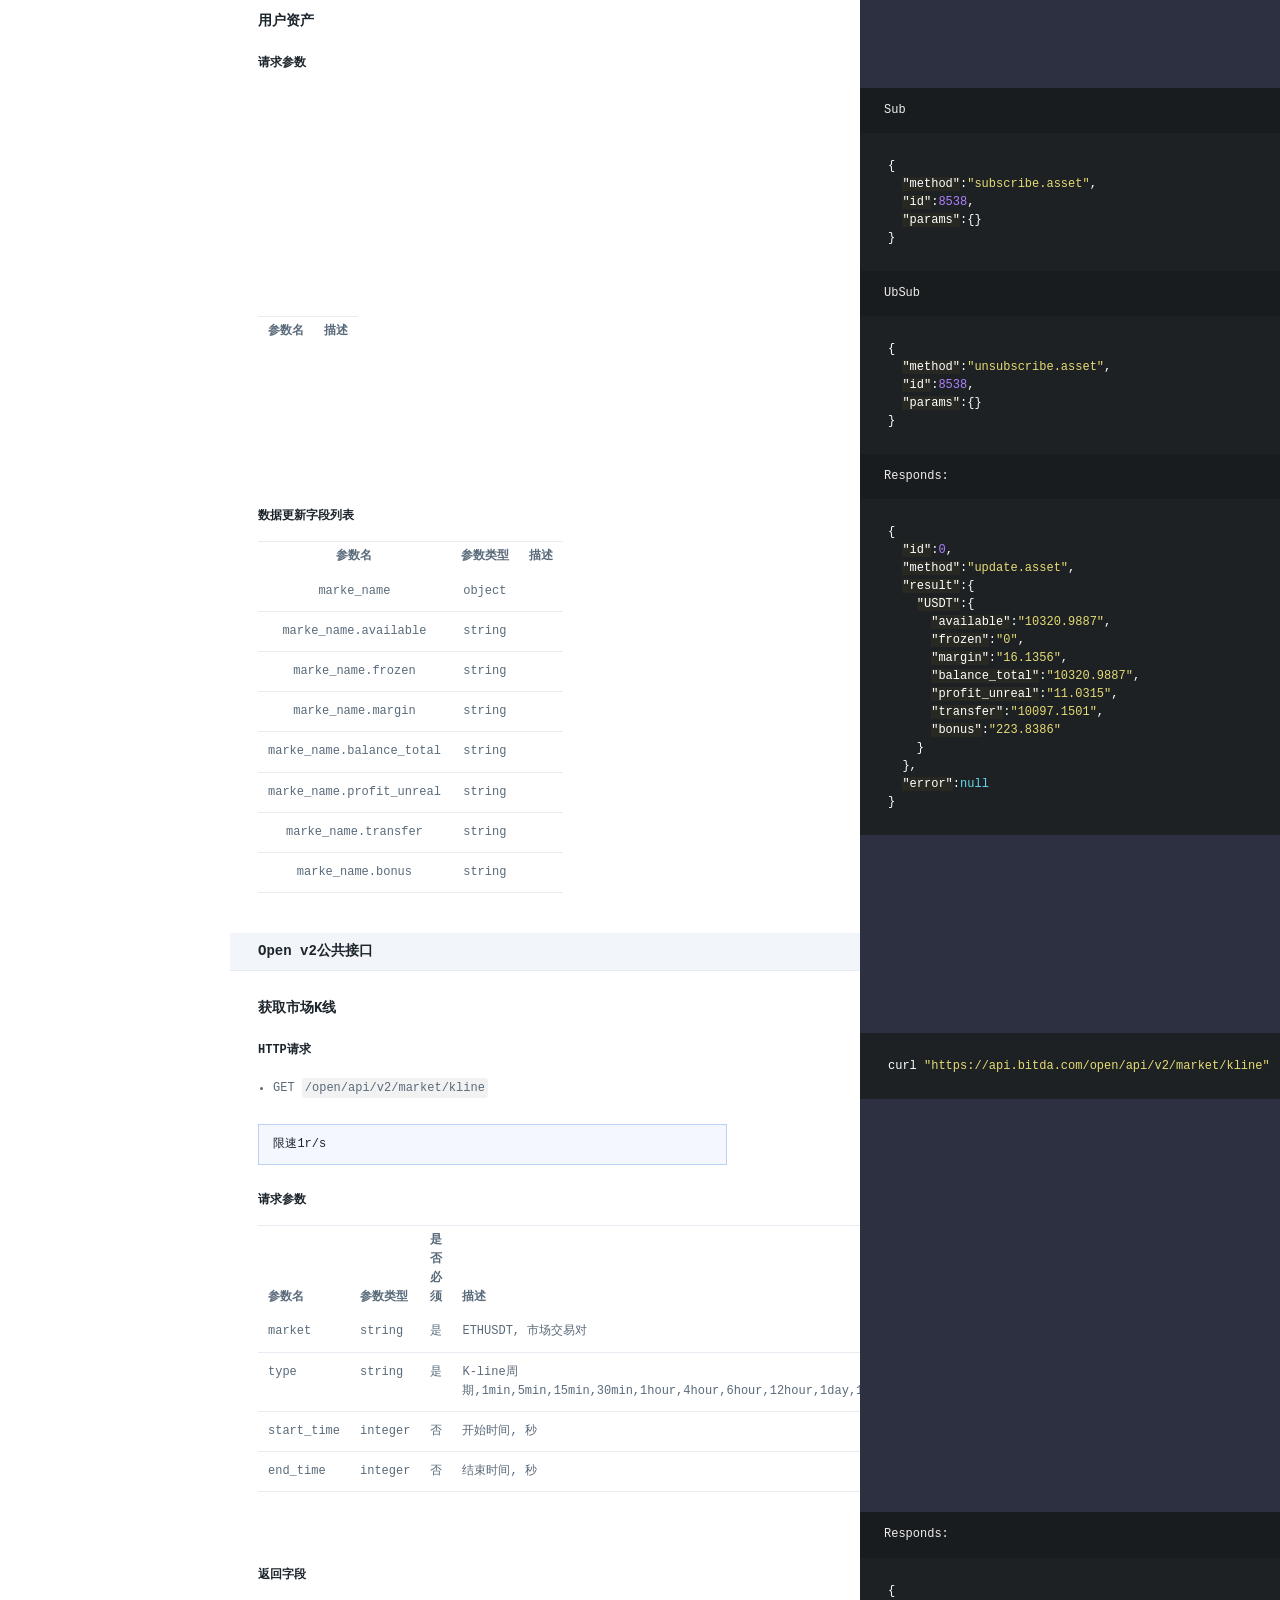
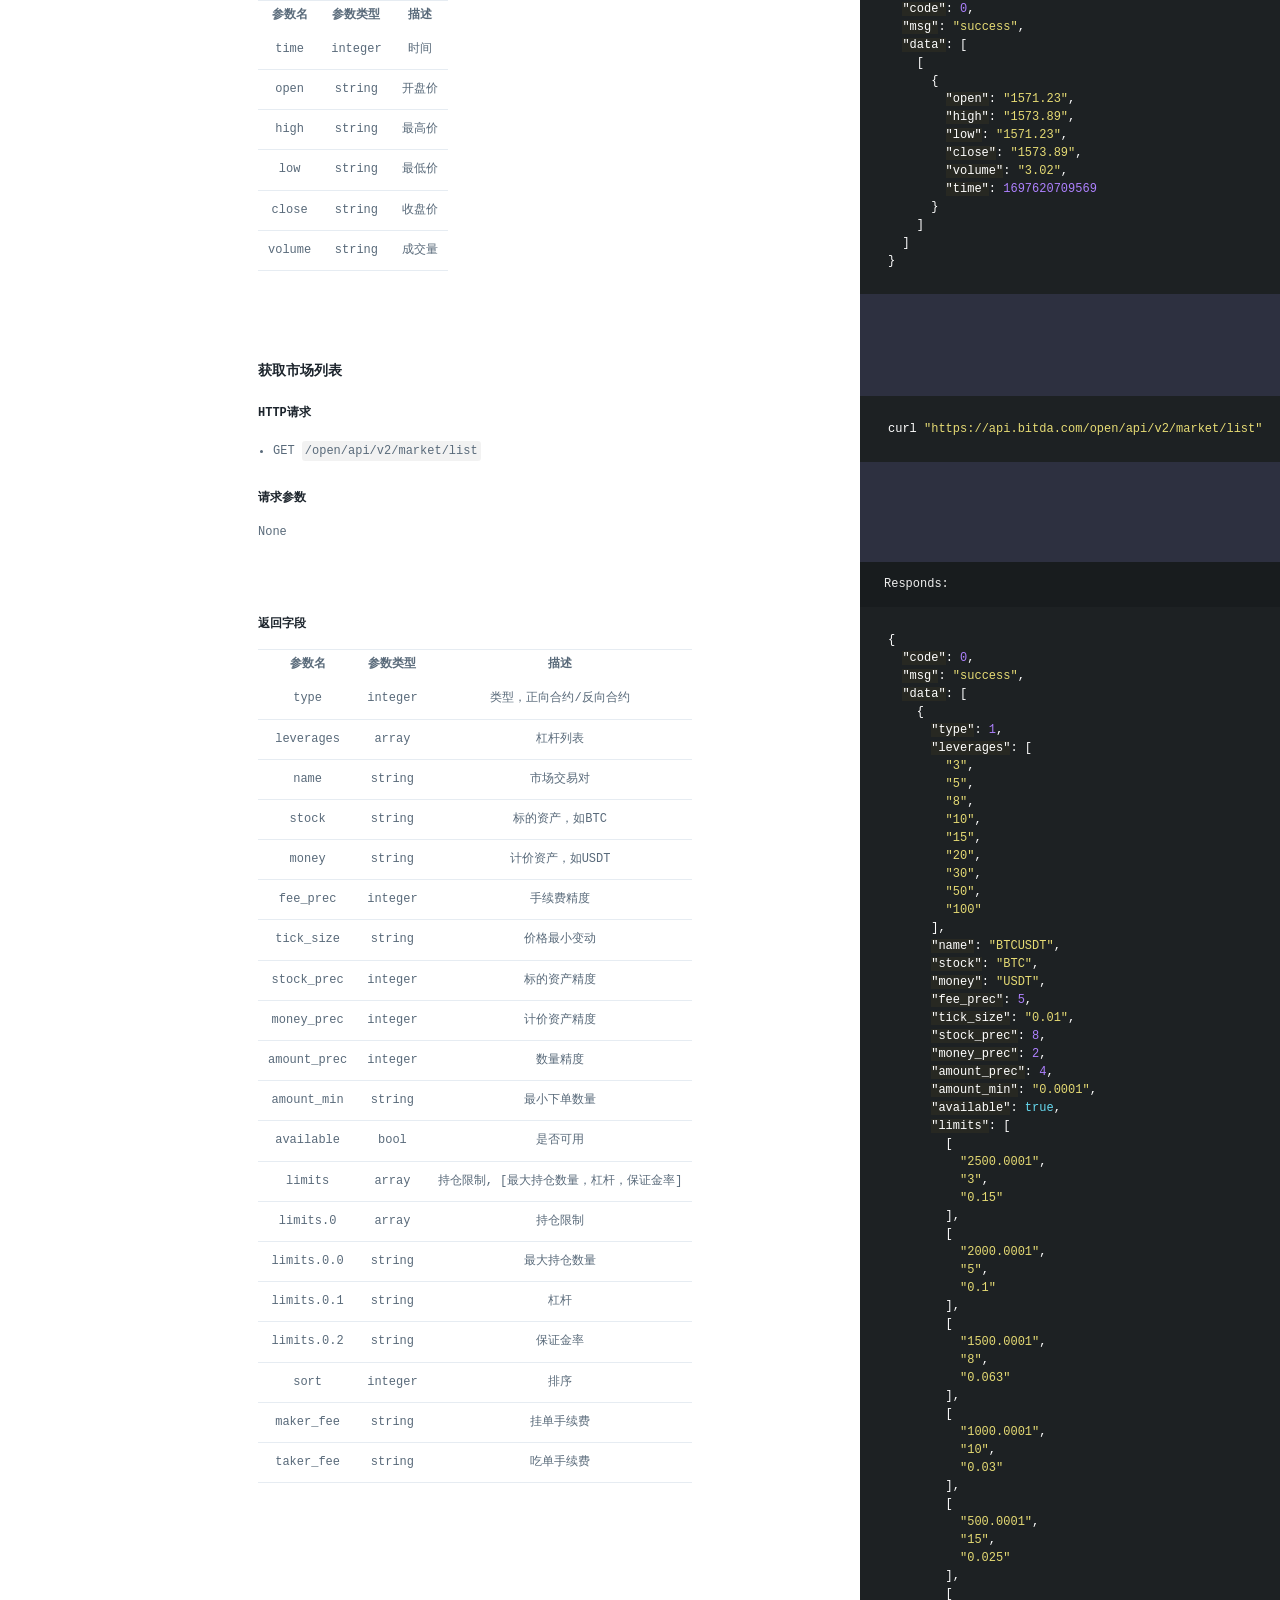
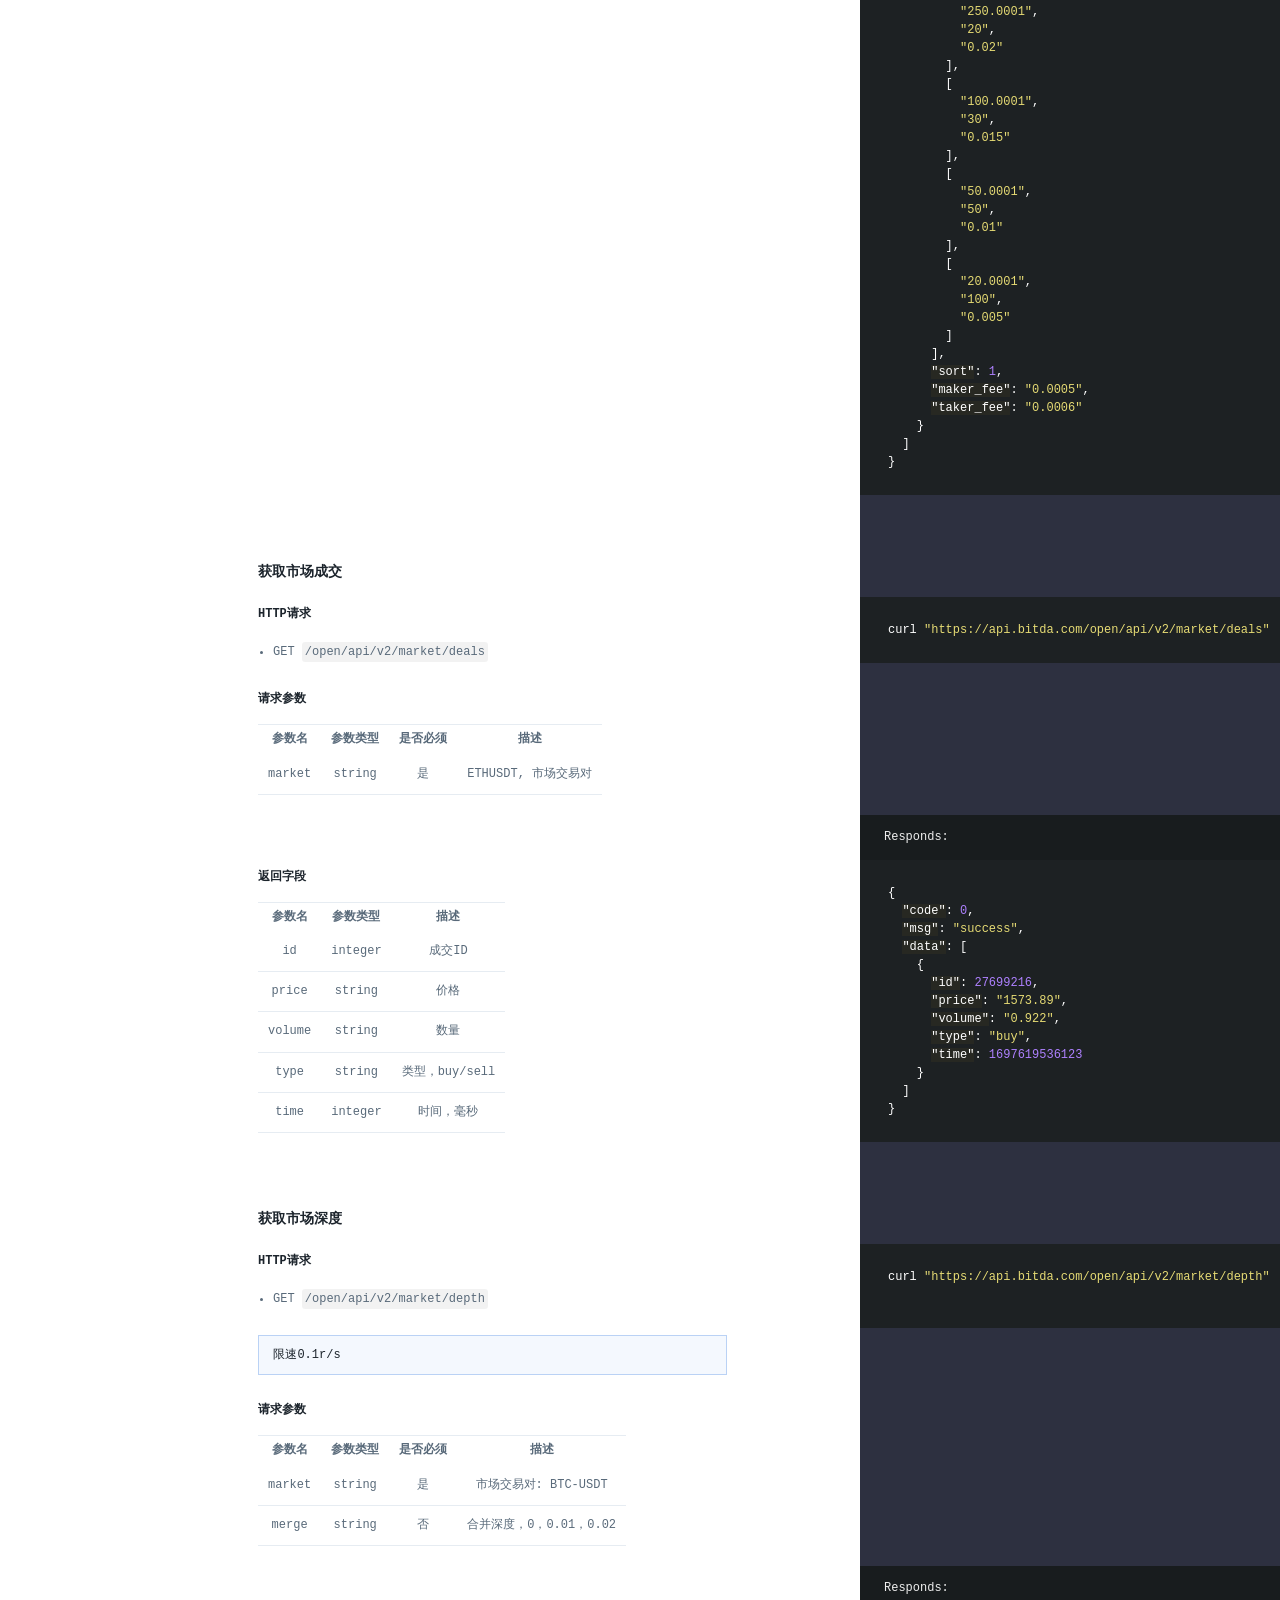
==== commit 865da3b6: "publish: update generated from commit 6c3294da677a2743bdfad27a25caafa4b04c27ae" ====
--- a/futures/v1/cn/index.html
+++ b/futures/v1/cn/index.html
@@ -226,14 +226,14 @@
         </a>
         <div class="nav_box">
           <span class="nav_cell nav_tab">
-            <a href="/spot/v1/cn/" id="btn_spot">现货API</a>
+            <a href="/spot/v1/en/" id="btn_spot">现货API</a>
           </span>
           <span class="nav_cell nav_tab nav_active">
-            <a href="/futures/v1/cn/" id="btn_futures">合约API</a>
+            <a href="/futures/v1/en/" id="btn_futures">合约API</a>
           </span>
         </div>
       </div>
-      <!-- <a href="/futures/v1/en/" class="lang" id="lang_box">en</a> -->
+      <a href="/futures/v1/en/" class="lang" id="lang_box" style="display: block;">English</a>
     </header>
     <div class="toc-wrapper">
         <div class="lang-selector">
